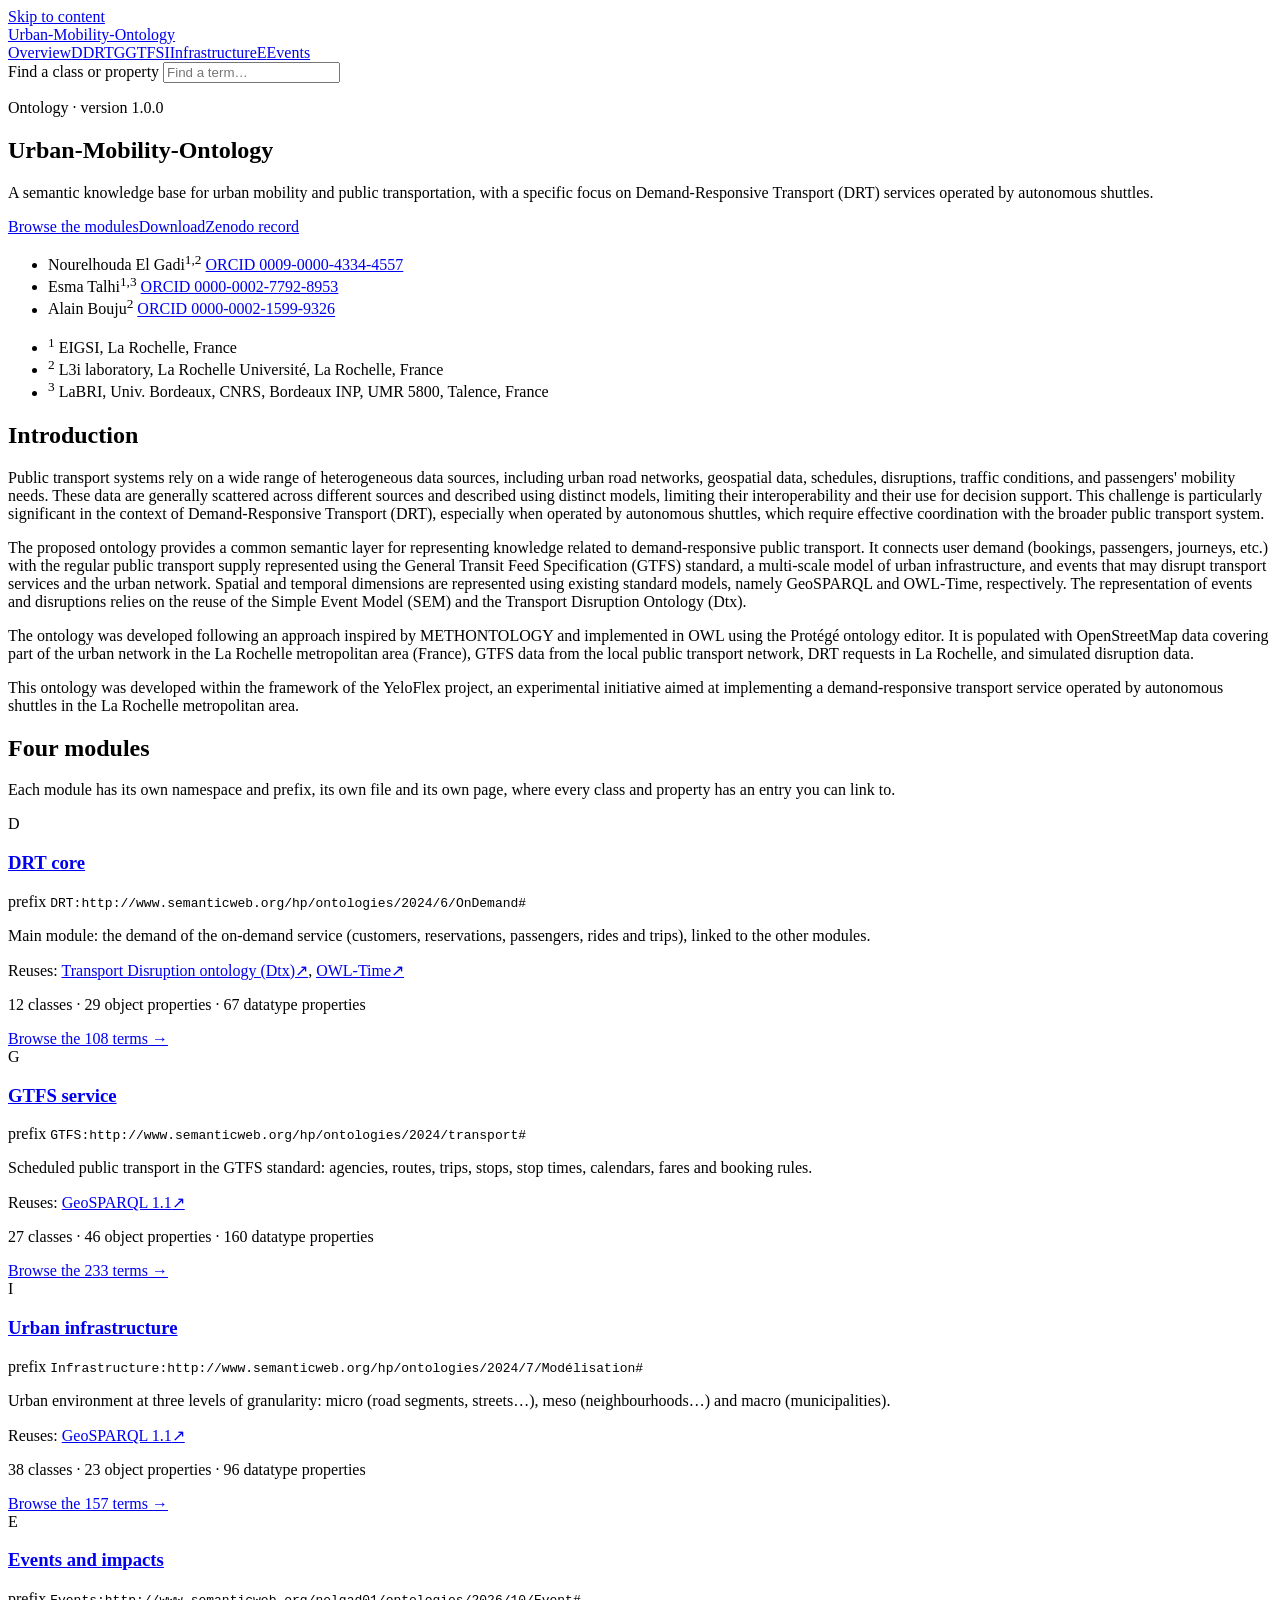
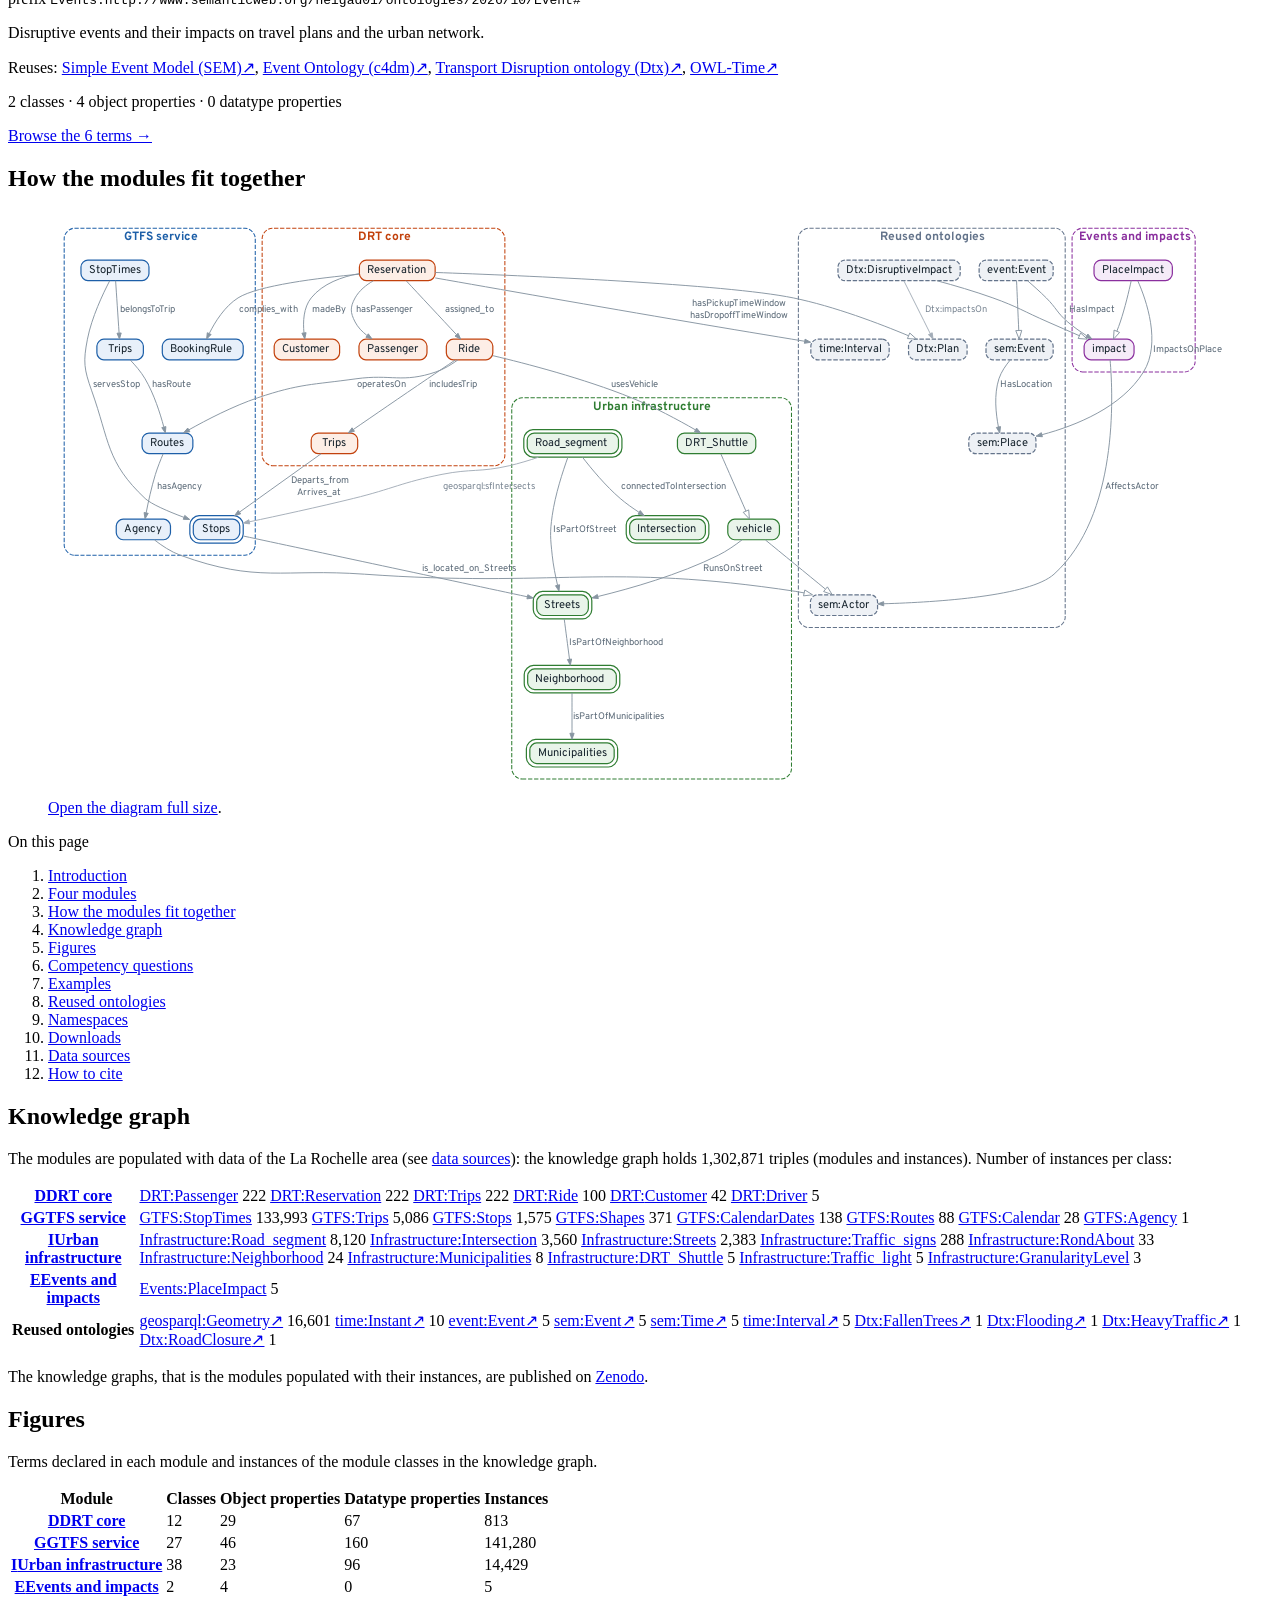
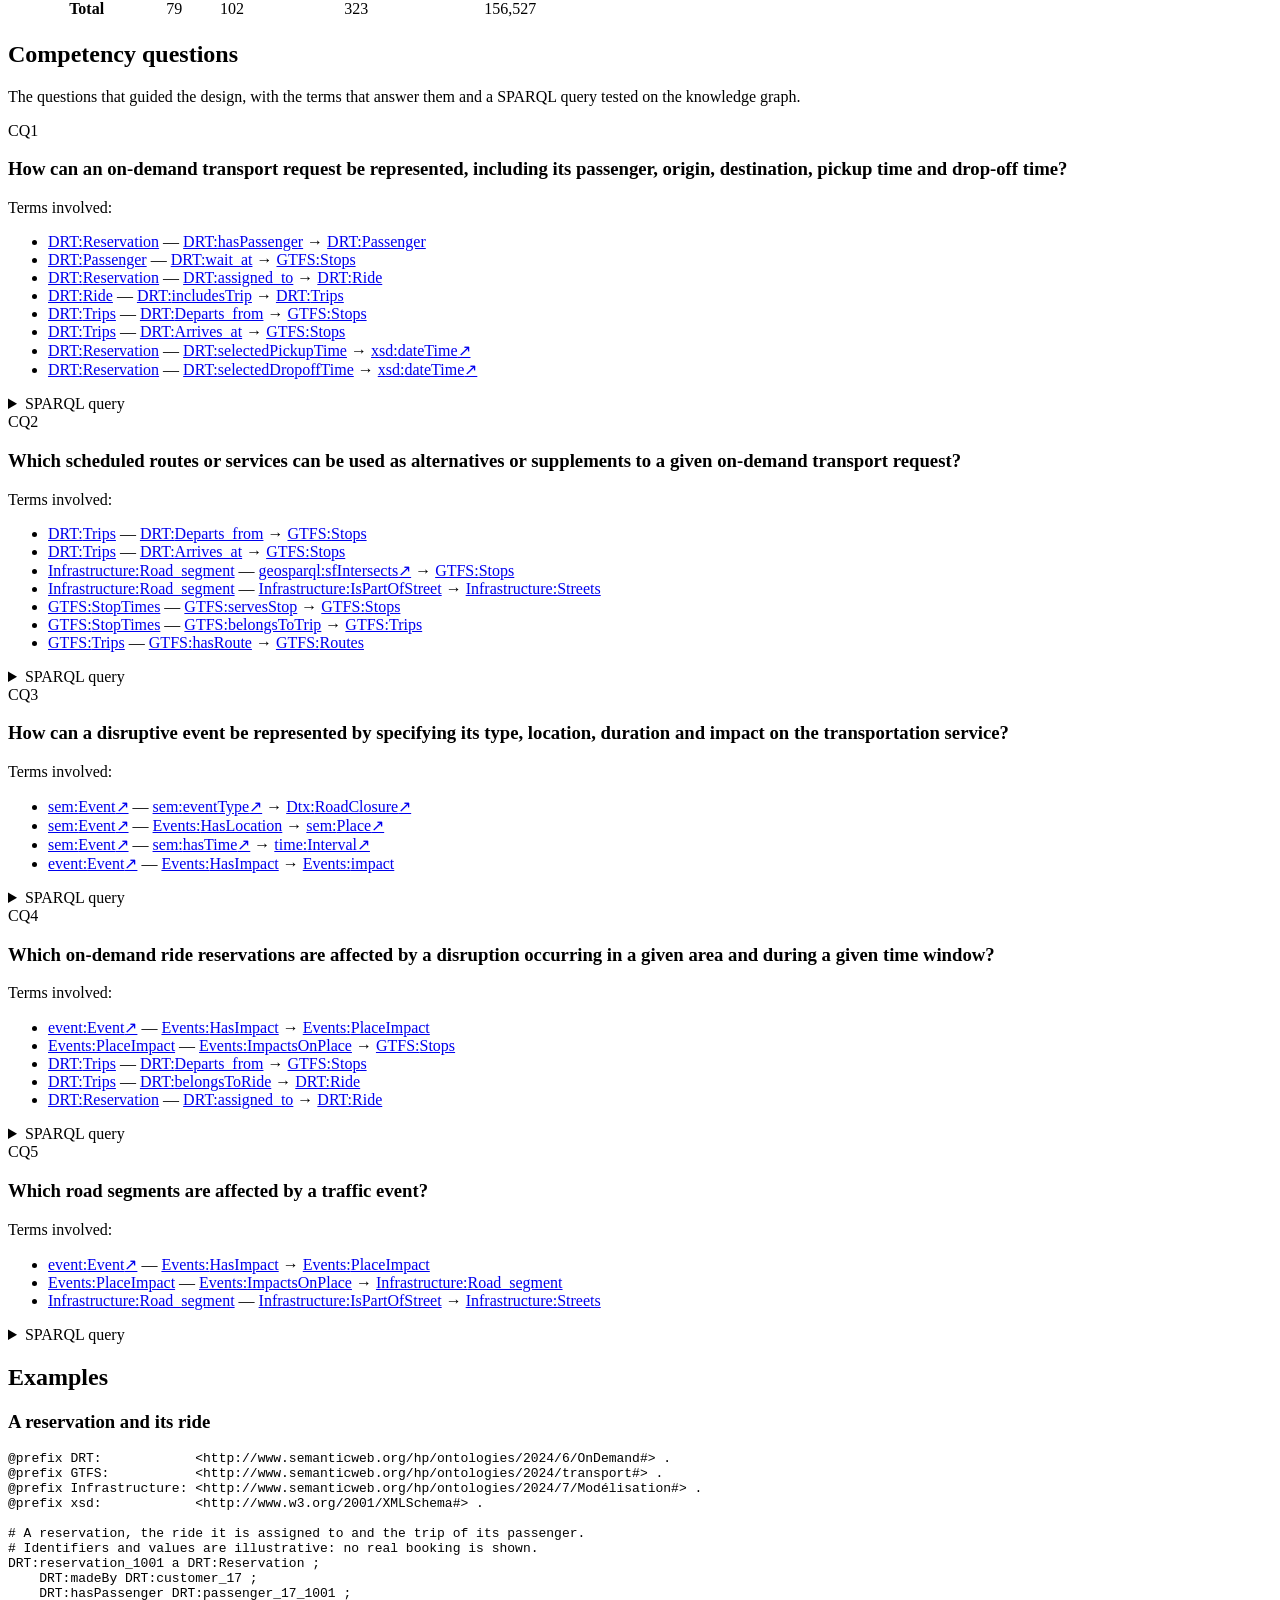
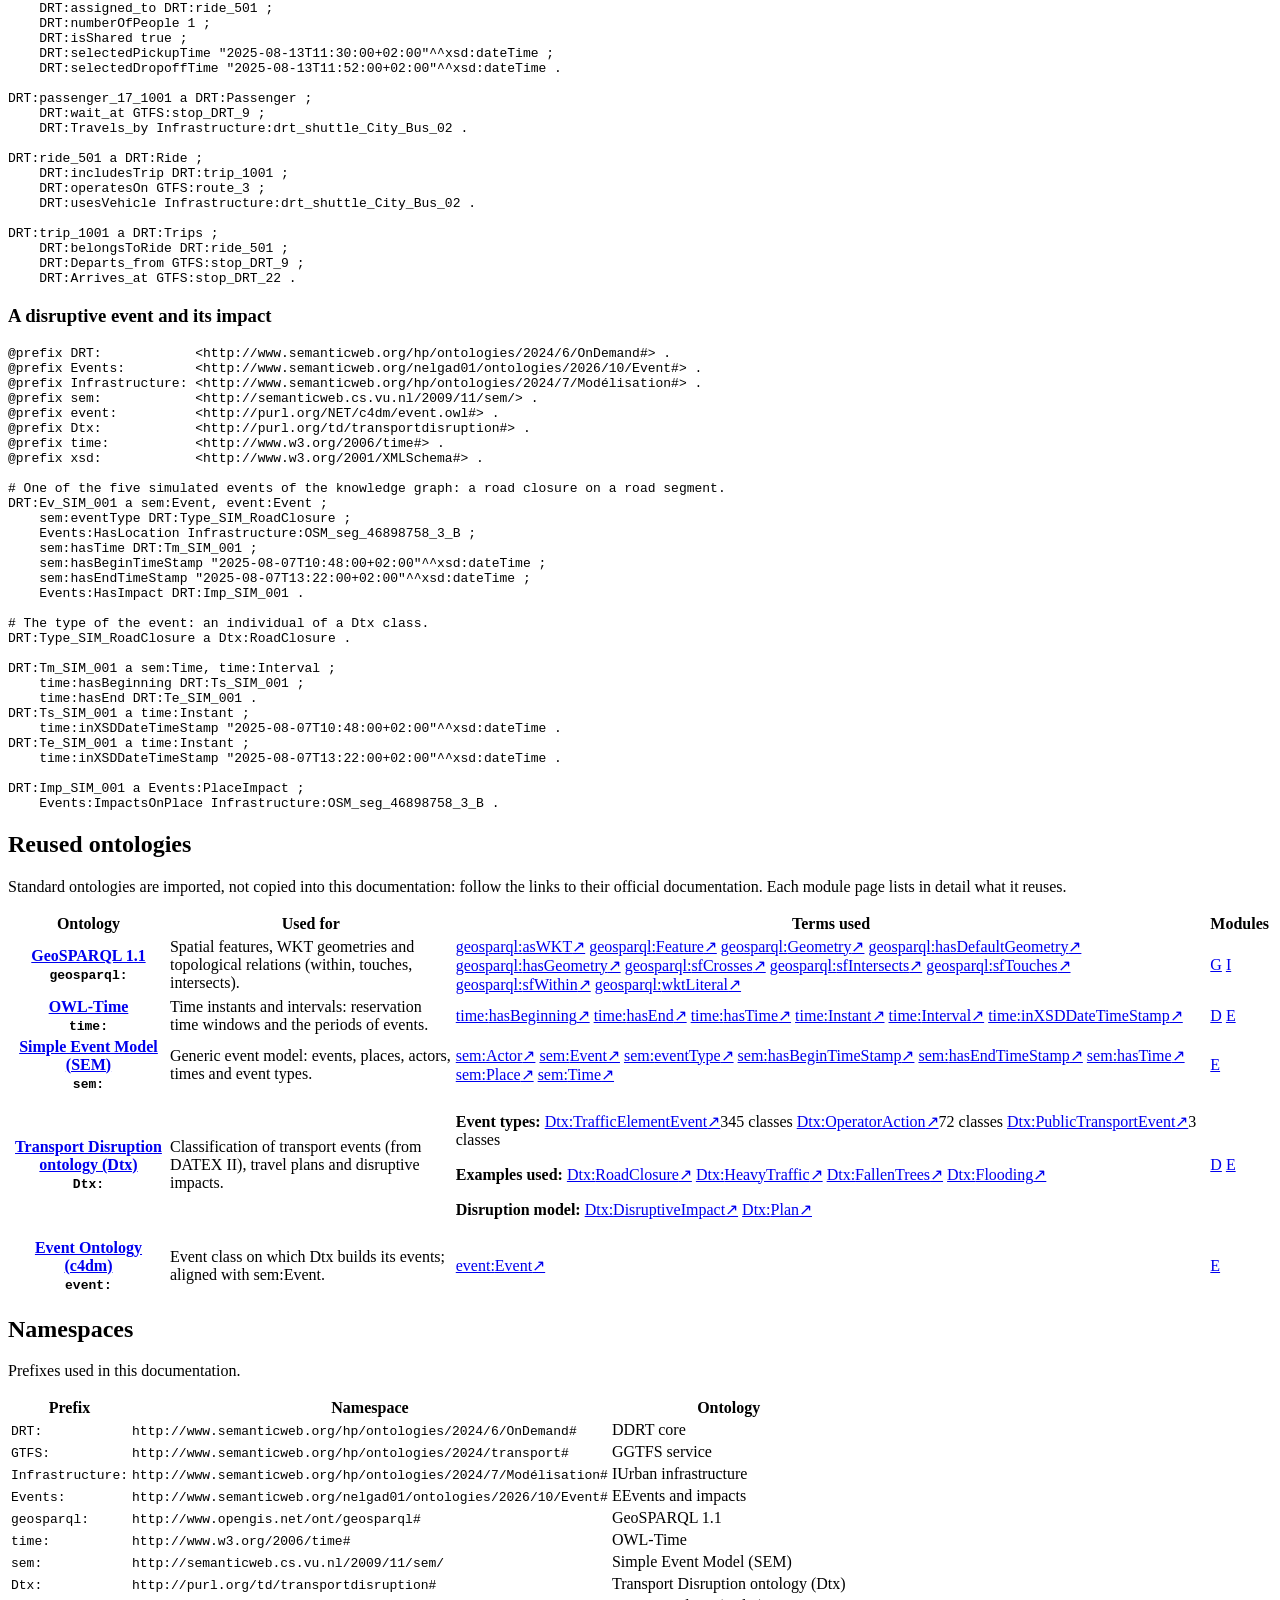
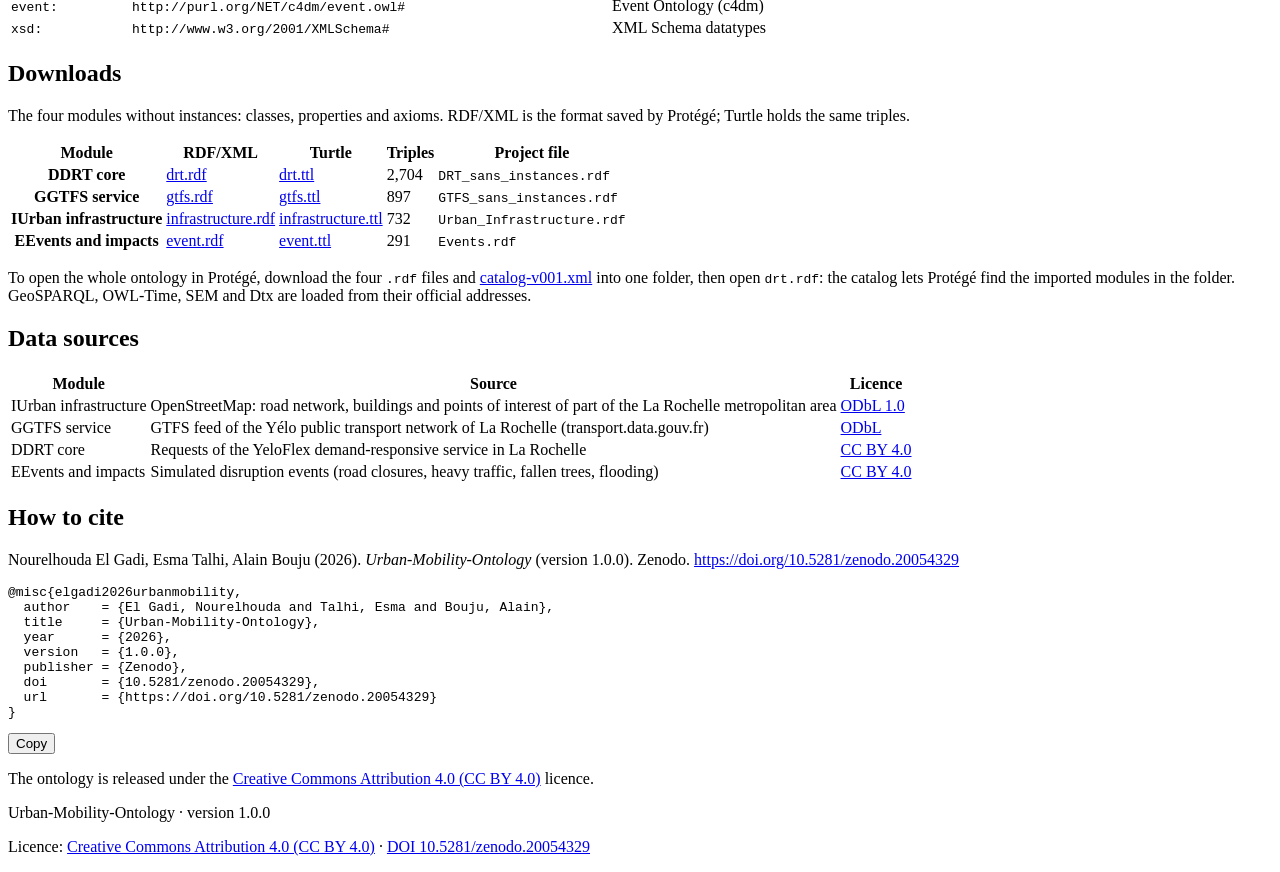
==== index.html @ 76262ac5 "Add files via upload" ====
<!DOCTYPE html>
<html lang="en">
<head>
<meta charset="utf-8">
<meta name="viewport" content="width=device-width, initial-scale=1">
<title>Urban-Mobility-Ontology</title>
<meta name="description" content="A semantic knowledge base for urban mobility and public transportation, with a specific focus on Demand-Responsive Transport (DRT) services operated by autonomous shuttles.">
<link rel="preconnect" href="https://fonts.googleapis.com"><link rel="preconnect" href="https://fonts.gstatic.com" crossorigin><link href="https://fonts.googleapis.com/css2?family=Overpass:wght@400;500;600;700;800&family=Overpass+Mono:wght@400;600&display=swap" rel="stylesheet">
<link rel="stylesheet" href="assets/style.css">
</head>
<body>
<a class="skip" href="#main">Skip to content</a>
<header class="topbar">
  <div class="topbar-inner">
    <a class="brand" href="index.html"><span class="brand-lines" aria-hidden="true"><i class="m-drt"></i><i class="m-gtfs"></i><i class="m-infra"></i><i class="m-event"></i></span><span>Urban-Mobility-Ontology</span></a>
    <nav class="mainnav" aria-label="Documentation sections"><a href="index.html" class="active">Overview</a><a href="drt.html" class=" m-drt"><span class="line-badge m-drt xs" aria-hidden="true">D</span>DRT</a><a href="gtfs.html" class=" m-gtfs"><span class="line-badge m-gtfs xs" aria-hidden="true">G</span>GTFS</a><a href="infrastructure.html" class=" m-infra"><span class="line-badge m-infra xs" aria-hidden="true">I</span>Infrastructure</a><a href="event.html" class=" m-event"><span class="line-badge m-event xs" aria-hidden="true">E</span>Events</a></nav>
    <div class="search" role="search">
      <label class="sr" for="q">Find a class or property</label>
      <input id="q" type="search" placeholder="Find a term…" autocomplete="off" spellcheck="false" aria-controls="q-results" aria-expanded="false">
      <ul id="q-results" class="q-results" role="listbox" hidden></ul>
    </div>
  </div>
</header>
<main id="main">

<section class="hero home-hero">
  <div class="wrap">
    <div class="lines" aria-hidden="true"><i class="m-drt"></i><i class="m-gtfs"></i><i class="m-infra"></i><i class="m-event"></i></div>
    <p class="eyebrow">Ontology · version 1.0.0</p>
    <h1>Urban-Mobility-Ontology</h1>
    <p class="lead">A semantic knowledge base for urban mobility and public transportation, with a specific focus on Demand-Responsive Transport (DRT) services operated by autonomous shuttles.</p>
    <p class="actions"><a class="btn primary" href="#modules">Browse the modules</a><a class="btn" href="#downloads">Download</a><a class="btn" href="https://doi.org/10.5281/zenodo.20054329">Zenodo record</a></p>
    <div class="authors"><ul class="au-list"><li><span class="au">Nourelhouda El Gadi</span><sup>1,2</sup> <a class="orcid" href="https://orcid.org/0009-0000-4334-4557" target="_blank" rel="noopener" aria-label="ORCID of Nourelhouda El Gadi">ORCID 0009-0000-4334-4557</a></li><li><span class="au">Esma Talhi</span><sup>1,3</sup> <a class="orcid" href="https://orcid.org/0000-0002-7792-8953" target="_blank" rel="noopener" aria-label="ORCID of Esma Talhi">ORCID 0000-0002-7792-8953</a></li><li><span class="au">Alain Bouju</span><sup>2</sup> <a class="orcid" href="https://orcid.org/0000-0002-1599-9326" target="_blank" rel="noopener" aria-label="ORCID of Alain Bouju">ORCID 0000-0002-1599-9326</a></li></ul><ul class="aff-list"><li><sup>1</sup> EIGSI, La Rochelle, France</li><li><sup>2</sup> L3i laboratory, La Rochelle Université, La Rochelle, France</li><li><sup>3</sup> LaBRI, Univ. Bordeaux, CNRS, Bordeaux INP, UMR 5800, Talence, France</li></ul></div>
  </div>
</section>
<div class="band"><div class="wrap">
    <section class="block narrow" id="introduction"><h2>Introduction</h2><p>Public transport systems rely on a wide range of heterogeneous data sources, including urban road networks, geospatial data, schedules, disruptions, traffic conditions, and passengers&#x27; mobility needs. These data are generally scattered across different sources and described using distinct models, limiting their interoperability and their use for decision support. This challenge is particularly significant in the context of Demand-Responsive Transport (DRT), especially when operated by autonomous shuttles, which require effective coordination with the broader public transport system.</p><p>The proposed ontology provides a common semantic layer for representing knowledge related to demand-responsive public transport. It connects user demand (bookings, passengers, journeys, etc.) with the regular public transport supply represented using the General Transit Feed Specification (GTFS) standard, a multi-scale model of urban infrastructure, and events that may disrupt transport services and the urban network. Spatial and temporal dimensions are represented using existing standard models, namely GeoSPARQL and OWL-Time, respectively. The representation of events and disruptions relies on the reuse of the Simple Event Model (SEM) and the Transport Disruption Ontology (Dtx).</p><p>The ontology was developed following an approach inspired by METHONTOLOGY and implemented in OWL using the Protégé ontology editor. It is populated with OpenStreetMap data covering part of the urban network in the La Rochelle metropolitan area (France), GTFS data from the local public transport network, DRT requests in La Rochelle, and simulated disruption data.</p><p>This ontology was developed within the framework of the YeloFlex project, an experimental initiative aimed at implementing a demand-responsive transport service operated by autonomous shuttles in the La Rochelle metropolitan area.</p>
      </section>
    <section class="block" id="modules"><h2>Four modules</h2><p class="sub">Each module has its own namespace and prefix, its own file and its own page, where every class and property has an entry you can link to.</p><div class="mod-grid"><article class="mod-card m-drt"><span class="line-badge m-drt lg" aria-hidden="true">D</span><div><h3><a href="drt.html">DRT core</a></h3><p class="pfx-line">prefix <code>DRT:</code><code class="ns-small">http://www.semanticweb.org/hp/ontologies/2024/6/OnDemand#</code></p><p>Main module: the demand of the on-demand service (customers, reservations, passengers, rides and trips), linked to the other modules.</p><p class="mod-reuse">Reuses: <a class="t ext" href="https://transportdisruption.github.io/transportdisruption.html" target="_blank" rel="noopener">Transport Disruption ontology (Dtx)<span class="ext-mark" aria-hidden="true">↗</span></a>, <a class="t ext" href="https://www.w3.org/TR/owl-time/" target="_blank" rel="noopener">OWL-Time<span class="ext-mark" aria-hidden="true">↗</span></a></p><p class="mod-count">12 classes · 29 object properties · 67 datatype properties</p><a class="go" href="drt.html">Browse the 108 terms →</a></div></article><article class="mod-card m-gtfs"><span class="line-badge m-gtfs lg" aria-hidden="true">G</span><div><h3><a href="gtfs.html">GTFS service</a></h3><p class="pfx-line">prefix <code>GTFS:</code><code class="ns-small">http://www.semanticweb.org/hp/ontologies/2024/transport#</code></p><p>Scheduled public transport in the GTFS standard: agencies, routes, trips, stops, stop times, calendars, fares and booking rules.</p><p class="mod-reuse">Reuses: <a class="t ext" href="https://docs.ogc.org/is/22-047r1/22-047r1.html" target="_blank" rel="noopener">GeoSPARQL 1.1<span class="ext-mark" aria-hidden="true">↗</span></a></p><p class="mod-count">27 classes · 46 object properties · 160 datatype properties</p><a class="go" href="gtfs.html">Browse the 233 terms →</a></div></article><article class="mod-card m-infra"><span class="line-badge m-infra lg" aria-hidden="true">I</span><div><h3><a href="infrastructure.html">Urban infrastructure</a></h3><p class="pfx-line">prefix <code>Infrastructure:</code><code class="ns-small">http://www.semanticweb.org/hp/ontologies/2024/7/Modélisation#</code></p><p>Urban environment at three levels of granularity: micro (road segments, streets…), meso (neighbourhoods…) and macro (municipalities).</p><p class="mod-reuse">Reuses: <a class="t ext" href="https://docs.ogc.org/is/22-047r1/22-047r1.html" target="_blank" rel="noopener">GeoSPARQL 1.1<span class="ext-mark" aria-hidden="true">↗</span></a></p><p class="mod-count">38 classes · 23 object properties · 96 datatype properties</p><a class="go" href="infrastructure.html">Browse the 157 terms →</a></div></article><article class="mod-card m-event"><span class="line-badge m-event lg" aria-hidden="true">E</span><div><h3><a href="event.html">Events and impacts</a></h3><p class="pfx-line">prefix <code>Events:</code><code class="ns-small">http://www.semanticweb.org/nelgad01/ontologies/2026/10/Event#</code></p><p>Disruptive events and their impacts on travel plans and the urban network.</p><p class="mod-reuse">Reuses: <a class="t ext" href="https://semanticweb.cs.vu.nl/2009/11/sem/" target="_blank" rel="noopener">Simple Event Model (SEM)<span class="ext-mark" aria-hidden="true">↗</span></a>, <a class="t ext" href="http://motools.sourceforge.net/event/event.html" target="_blank" rel="noopener">Event Ontology (c4dm)<span class="ext-mark" aria-hidden="true">↗</span></a>, <a class="t ext" href="https://transportdisruption.github.io/transportdisruption.html" target="_blank" rel="noopener">Transport Disruption ontology (Dtx)<span class="ext-mark" aria-hidden="true">↗</span></a>, <a class="t ext" href="https://www.w3.org/TR/owl-time/" target="_blank" rel="noopener">OWL-Time<span class="ext-mark" aria-hidden="true">↗</span></a></p><p class="mod-count">2 classes · 4 object properties · 0 datatype properties</p><a class="go" href="event.html">Browse the 6 terms →</a></div></article></div></section>
    <section class="block" id="architecture"><h2>How the modules fit together</h2>
      <figure class="diagram"><div class="diagram-scroll"><div class="diagram-inner" style="min-width:1100px"><svg class="dg" role="img" aria-label="How the four modules and the reused ontologies are connected"
 viewBox="0.00 0.00 1375.60 677.60" xmlns="http://www.w3.org/2000/svg" xmlns:xlink="http://www.w3.org/1999/xlink">
<g id="graph0" class="graph" transform="scale(1 1) rotate(0) translate(10.8 666.8)">
<title>How the four modules and the reused ontologies are connected</title>
<g id="clust1" class="cluster cl m&#45;drt">
<title>cluster_drt</title>
<path fill="transparent" stroke="#c2410c" stroke-width="1.2" stroke-dasharray="5,2" d="M250,-372C250,-372 508,-372 508,-372 514,-372 520,-378 520,-384 520,-384 520,-636 520,-636 520,-642 514,-648 508,-648 508,-648 250,-648 250,-648 244,-648 238,-642 238,-636 238,-636 238,-384 238,-384 238,-378 244,-372 250,-372"/>
<text text-anchor="start" x="349" y="-633.8" font-family="Overpass" font-weight="bold" font-size="14.00" fill="#c2410c">DRT core</text>
</g>
<g id="clust2" class="cluster cl m&#45;gtfs">
<title>cluster_gtfs</title>
<path fill="transparent" stroke="#1d5fa8" stroke-width="1.2" stroke-dasharray="5,2" d="M20,-268C20,-268 218,-268 218,-268 224,-268 230,-274 230,-280 230,-280 230,-636 230,-636 230,-642 224,-648 218,-648 218,-648 20,-648 20,-648 14,-648 8,-642 8,-636 8,-636 8,-280 8,-280 8,-274 14,-268 20,-268"/>
<text text-anchor="start" x="77" y="-633.8" font-family="Overpass" font-weight="bold" font-size="14.00" fill="#1d5fa8">GTFS service</text>
</g>
<g id="clust3" class="cluster cl m&#45;infra">
<title>cluster_infra</title>
<path fill="transparent" stroke="#2f7d32" stroke-width="1.2" stroke-dasharray="5,2" d="M540,-8C540,-8 841,-8 841,-8 847,-8 853,-14 853,-20 853,-20 853,-439 853,-439 853,-445 847,-451 841,-451 841,-451 540,-451 540,-451 534,-451 528,-445 528,-439 528,-439 528,-20 528,-20 528,-14 534,-8 540,-8"/>
<text text-anchor="start" x="622.5" y="-436.8" font-family="Overpass" font-weight="bold" font-size="14.00" fill="#2f7d32">Urban infrastructure</text>
</g>
<g id="clust4" class="cluster cl m&#45;event">
<title>cluster_event</title>
<path fill="transparent" stroke="#8a2f9e" stroke-width="1.2" stroke-dasharray="5,2" d="M1191,-481C1191,-481 1310,-481 1310,-481 1316,-481 1322,-487 1322,-493 1322,-493 1322,-636 1322,-636 1322,-642 1316,-648 1310,-648 1310,-648 1191,-648 1191,-648 1185,-648 1179,-642 1179,-636 1179,-636 1179,-493 1179,-493 1179,-487 1185,-481 1191,-481"/>
<text text-anchor="start" x="1187" y="-633.8" font-family="Overpass" font-weight="bold" font-size="14.00" fill="#8a2f9e">Events and impacts</text>
</g>
<g id="clust5" class="cluster cl m&#45;std">
<title>cluster_std</title>
<path fill="transparent" stroke="#64748b" stroke-width="1.2" stroke-dasharray="5,2" d="M873,-184C873,-184 1159,-184 1159,-184 1165,-184 1171,-190 1171,-196 1171,-196 1171,-636 1171,-636 1171,-642 1165,-648 1159,-648 1159,-648 873,-648 873,-648 867,-648 861,-642 861,-636 861,-636 861,-196 861,-196 861,-190 867,-184 873,-184"/>
<text text-anchor="start" x="956" y="-633.8" font-family="Overpass" font-weight="bold" font-size="14.00" fill="#64748b">Reused ontologies</text>
</g>

<g id="node1" class="node own m&#45;drt">
<title>DRT:Customer</title>
<g id="a_node1"><a href="drt.html#Customer" xlink:title="DRT:Customer: A person who books DRT trips. The customer makes the reservation and may travel or book for other passengers.">
<path fill="#fdeee6" stroke="#c2410c" stroke-width="1.4" d="M320,-519C320,-519 260,-519 260,-519 256,-519 252,-515 252,-511 252,-511 252,-503 252,-503 252,-499 256,-495 260,-495 260,-495 320,-495 320,-495 324,-495 328,-499 328,-503 328,-503 328,-511 328,-511 328,-515 324,-519 320,-519"/>
<text text-anchor="start" x="261" y="-503.6" font-family="Overpass" font-size="13.00" fill="#14212b">Customer</text>
</a>
</g>
</g>

<g id="node2" class="node own m&#45;drt">
<title>DRT:Reservation</title>
<g id="a_node2"><a href="drt.html#Reservation" xlink:title="DRT:Reservation: A booking for the on&#45;demand transport service, made by a customer for one or more passengers. It states the…">
<path fill="#fdeee6" stroke="#c2410c" stroke-width="1.4" d="M431,-611C431,-611 359,-611 359,-611 355,-611 351,-607 351,-603 351,-603 351,-595 351,-595 351,-591 355,-587 359,-587 359,-587 431,-587 431,-587 435,-587 439,-591 439,-595 439,-595 439,-603 439,-603 439,-607 435,-611 431,-611"/>
<text text-anchor="start" x="360" y="-595.6" font-family="Overpass" font-size="13.00" fill="#14212b">Reservation</text>
</a>
</g>
</g>

<g id="edge2" class="edge op">
<title>DRT:Reservation&#45;&gt;DRT:Customer</title>
<path fill="none" stroke="#8795a1" stroke-width="1.1" d="M350.87,-595.26C330.74,-591.6 308.44,-583.71 295,-567 285.95,-555.75 285.33,-539.09 286.61,-526.34"/>
<polygon fill="#8795a1" stroke="#8795a1" stroke-width="1.1" points="289.04,-526.61 287.53,-519.35 284.18,-525.97 289.04,-526.61"/>
<g id="a_edge2_0"><a href="drt.html#madeBy" xlink:title="DRT:madeBy: Links a reservation to the customer who made it.">
<text text-anchor="start" x="296" y="-550.2" font-family="Overpass" font-size="11.00" fill="#5a6977">madeBy</text>
</a>
</g>
</g>

<g id="node3" class="node own m&#45;drt">
<title>DRT:Passenger</title>
<g id="a_node3"><a href="drt.html#Passenger" xlink:title="DRT:Passenger: A person who travels on a DRT trip under a reservation.">
<path fill="#fdeee6" stroke="#c2410c" stroke-width="1.4" d="M421.5,-519C421.5,-519 358.5,-519 358.5,-519 354.5,-519 350.5,-515 350.5,-511 350.5,-511 350.5,-503 350.5,-503 350.5,-499 354.5,-495 358.5,-495 358.5,-495 421.5,-495 421.5,-495 425.5,-495 429.5,-499 429.5,-503 429.5,-503 429.5,-511 429.5,-511 429.5,-515 425.5,-519 421.5,-519"/>
<text text-anchor="start" x="359.5" y="-503.6" font-family="Overpass" font-size="13.00" fill="#14212b">Passenger</text>
</a>
</g>
</g>

<g id="edge3" class="edge op">
<title>DRT:Reservation&#45;&gt;DRT:Passenger</title>
<path fill="none" stroke="#8795a1" stroke-width="1.1" d="M367.22,-586.88C358.89,-582.08 350.71,-575.55 346,-567 340,-556.1 340.27,-550.05 346,-539 349.16,-532.91 354.13,-527.76 359.61,-523.52"/>
<polygon fill="#8795a1" stroke="#8795a1" stroke-width="1.1" points="361.36,-525.28 365.69,-519.26 358.55,-521.27 361.36,-525.28"/>
<g id="a_edge3_1"><a href="drt.html#hasPassenger" xlink:title="DRT:hasPassenger: Links a reservation to a passenger who travels under it.">
<text text-anchor="start" x="347" y="-550.2" font-family="Overpass" font-size="11.00" fill="#5a6977">hasPassenger</text>
</a>
</g>
</g>

<g id="node4" class="node own m&#45;drt">
<title>DRT:Ride</title>
<g id="a_node4"><a href="drt.html#Ride" xlink:title="DRT:Ride: A vehicle run of the DRT service. A ride is operated by one driver with one shuttle on a DRT line, and…">
<path fill="#fdeee6" stroke="#c2410c" stroke-width="1.4" d="M498,-519C498,-519 460,-519 460,-519 456,-519 452,-515 452,-511 452,-511 452,-503 452,-503 452,-499 456,-495 460,-495 460,-495 498,-495 498,-495 502,-495 506,-499 506,-503 506,-503 506,-511 506,-511 506,-515 502,-519 498,-519"/>
<text text-anchor="start" x="465.5" y="-503.6" font-family="Overpass" font-size="13.00" fill="#14212b">Ride</text>
</a>
</g>
</g>

<g id="edge4" class="edge op">
<title>DRT:Reservation&#45;&gt;DRT:Ride</title>
<path fill="none" stroke="#8795a1" stroke-width="1.1" d="M405.3,-586.96C419.91,-571.31 446.76,-542.55 463.7,-524.39"/>
<polygon fill="#8795a1" stroke="#8795a1" stroke-width="1.1" points="465.63,-525.92 468.62,-519.13 462.05,-522.57 465.63,-525.92"/>
<g id="a_edge4_2"><a href="drt.html#assigned_to" xlink:title="DRT:assigned_to: Links a reservation to the ride (vehicle run) to which it is assigned.">
<text text-anchor="start" x="450.5" y="-550.2" font-family="Overpass" font-size="11.00" fill="#5a6977">assigned_to</text>
</a>
</g>
</g>

<g id="node6" class="node own m&#45;gtfs">
<title>GTFS:BookingRule</title>
<g id="a_node6"><a href="gtfs.html#BookingRule" xlink:title="GTFS:BookingRule: The booking rules of a service that must be booked in advance, such as on&#45;demand transport: how, when and how…">
<path fill="#e8f0fa" stroke="#1d5fa8" stroke-width="1.4" d="M208,-519C208,-519 130,-519 130,-519 126,-519 122,-515 122,-511 122,-511 122,-503 122,-503 122,-499 126,-495 130,-495 130,-495 208,-495 208,-495 212,-495 216,-499 216,-503 216,-503 216,-511 216,-511 216,-515 212,-519 208,-519"/>
<text text-anchor="start" x="131" y="-503.6" font-family="Overpass" font-size="13.00" fill="#14212b">BookingRule</text>
</a>
</g>
</g>

<g id="edge9" class="edge op">
<title>DRT:Reservation&#45;&gt;GTFS:BookingRule</title>
<path fill="none" stroke="#8795a1" stroke-width="1.1" d="M350.95,-594.56C303.84,-590.21 232.83,-581.47 210,-567 194.57,-557.22 183.37,-539.32 176.62,-525.79"/>
<polygon fill="#8795a1" stroke="#8795a1" stroke-width="1.1" points="178.7,-524.46 173.49,-519.18 174.27,-526.55 178.7,-524.46"/>
<g id="a_edge9_3"><a href="drt.html#complies_with" xlink:title="DRT:complies_with: Links a reservation to a booking rule that it must comply with, for example a minimum…">
<text text-anchor="start" x="211" y="-550.2" font-family="Overpass" font-size="11.00" fill="#5a6977">complies_with</text>
</a>
</g>
</g>

<g id="node26" class="node ext">
<title>Dtx:Plan</title>
<g id="a_node26"><a href="https://transportdisruption.github.io/transportdisruption.html#d4e4574" xlink:title="Dtx:Plan: Plan provides an extension point for users of the ontology to describe an agent&#39;s plan that may be impacted by an event." target="_blank">
<path fill="#eef1f5" stroke="#64748b" stroke-width="1.4" stroke-dasharray="5,2" d="M1049,-519C1049,-519 997,-519 997,-519 993,-519 989,-515 989,-511 989,-511 989,-503 989,-503 989,-499 993,-495 997,-495 997,-495 1049,-495 1049,-495 1053,-495 1057,-499 1057,-503 1057,-503 1057,-511 1057,-511 1057,-515 1053,-519 1049,-519"/>
<text text-anchor="middle" x="1023" y="-503.6" font-family="Overpass" font-size="13.00" fill="#14212b">Dtx:Plan</text>
</a>
</g>
</g>

<g id="edge26" class="edge sub">
<title>DRT:Reservation&#45;&gt;Dtx:Plan</title>
<g id="a_edge26"><a xlink:title="subclass of">
<path fill="none" stroke="#8795a1" stroke-width="1.1" d="M439.03,-596.55C538.16,-593.04 776.3,-583.16 855,-567 902.82,-557.18 955.57,-537.03 988.97,-523.02"/>
<polygon fill="none" stroke="#8795a1" stroke-width="1.1" points="990.44,-526.2 998.27,-519.07 987.7,-519.76 990.44,-526.2"/>
</a>
</g>
</g>

<g id="node27" class="node ext">
<title>time:Interval</title>
<g id="a_node27"><a href="https://www.w3.org/TR/owl-time/#time:Interval" xlink:title="time:Interval: A temporal entity with an extent or duration" target="_blank">
<path fill="#eef1f5" stroke="#64748b" stroke-width="1.4" stroke-dasharray="5,2" d="M958.5,-519C958.5,-519 883.5,-519 883.5,-519 879.5,-519 875.5,-515 875.5,-511 875.5,-511 875.5,-503 875.5,-503 875.5,-499 879.5,-495 883.5,-495 883.5,-495 958.5,-495 958.5,-495 962.5,-495 966.5,-499 966.5,-503 966.5,-503 966.5,-511 966.5,-511 966.5,-515 962.5,-519 958.5,-519"/>
<text text-anchor="middle" x="921" y="-503.6" font-family="Overpass" font-size="13.00" fill="#14212b">time:Interval</text>
</a>
</g>
</g>

<g id="edge10" class="edge op">
<title>DRT:Reservation&#45;&gt;time:Interval</title>
<path fill="none" stroke="#8795a1" stroke-width="1.1" d="M439.13,-590.2C503.81,-578.8 628.14,-556.99 734,-539 779.17,-531.33 830.51,-522.83 867.96,-516.68"/>
<polygon fill="#8795a1" stroke="#8795a1" stroke-width="1.1" points="868.75,-519.03 875.26,-515.48 867.95,-514.19 868.75,-519.03"/>
<g id="a_edge10_4"><a href="drt.html#hasPickupTimeWindow" xlink:title="DRT:hasPickupTimeWindow: Links a reservation to the time interval in which the passenger must be picked up.">
<text text-anchor="start" x="737.5" y="-557.2" font-family="Overpass" font-size="11.00" fill="#5a6977">hasPickupTimeWindow</text>
</a>
</g>
<g id="a_edge10_5"><a href="drt.html#hasDropoffTimeWindow" xlink:title="DRT:hasDropoffTimeWindow: Links a reservation to the time interval in which the passenger must be dropped off.">
<text text-anchor="start" x="735" y="-543.2" font-family="Overpass" font-size="11.00" fill="#5a6977">hasDropoffTimeWindow</text>
</a>
</g>
</g>

<g id="node5" class="node own m&#45;drt">
<title>DRT:Trips</title>
<g id="a_node5"><a href="drt.html#Trips" xlink:title="DRT:Trips: A passenger journey of the DRT service: the trip of one passenger from a pickup stop to a drop&#45;off stop…">
<path fill="#fdeee6" stroke="#c2410c" stroke-width="1.4" d="M341,-410C341,-410 303,-410 303,-410 299,-410 295,-406 295,-402 295,-402 295,-394 295,-394 295,-390 299,-386 303,-386 303,-386 341,-386 341,-386 345,-386 349,-390 349,-394 349,-394 349,-402 349,-402 349,-406 345,-410 341,-410"/>
<text text-anchor="start" x="307.5" y="-394.6" font-family="Overpass" font-size="13.00" fill="#14212b">Trips</text>
</a>
</g>
</g>

<g id="edge5" class="edge op">
<title>DRT:Ride&#45;&gt;DRT:Trips</title>
<path fill="none" stroke="#8795a1" stroke-width="1.1" d="M462.2,-494.73C452.73,-488.37 440.69,-480.26 430,-473 400.1,-452.69 365.66,-429.05 343.87,-414.06"/>
<polygon fill="#8795a1" stroke="#8795a1" stroke-width="1.1" points="345.23,-412.02 338.07,-410.07 342.45,-416.06 345.23,-412.02"/>
<g id="a_edge5_6"><a href="drt.html#includesTrip" xlink:title="DRT:includesTrip: Links a ride to a passenger trip that it includes.">
<text text-anchor="start" x="431.5" y="-463.2" font-family="Overpass" font-size="11.00" fill="#5a6977">includesTrip</text>
</a>
</g>
</g>

<g id="node7" class="node own m&#45;gtfs">
<title>GTFS:Routes</title>
<g id="a_node7"><a href="gtfs.html#Routes" xlink:title="GTFS:Routes: A public transit line: a group of trips shown to riders as a single service.">
<path fill="#e8f0fa" stroke="#1d5fa8" stroke-width="1.4" d="M149.5,-410C149.5,-410 106.5,-410 106.5,-410 102.5,-410 98.5,-406 98.5,-402 98.5,-402 98.5,-394 98.5,-394 98.5,-390 102.5,-386 106.5,-386 106.5,-386 149.5,-386 149.5,-386 153.5,-386 157.5,-390 157.5,-394 157.5,-394 157.5,-402 157.5,-402 157.5,-406 153.5,-410 149.5,-410"/>
<text text-anchor="start" x="107.5" y="-394.6" font-family="Overpass" font-size="13.00" fill="#14212b">Routes</text>
</a>
</g>
</g>

<g id="edge7" class="edge op">
<title>DRT:Ride&#45;&gt;GTFS:Routes</title>
<path fill="none" stroke="#8795a1" stroke-width="1.1" d="M465.41,-494.96C458.28,-489.8 449.14,-484.11 440,-481 400.72,-467.64 388.09,-478.72 347,-473 295.89,-465.89 281.9,-467.49 233,-451 204.35,-441.34 173.58,-425.37 152.8,-413.67"/>
<polygon fill="#8795a1" stroke="#8795a1" stroke-width="1.1" points="153.98,-411.53 146.69,-410.19 151.56,-415.78 153.98,-411.53"/>
<g id="a_edge7_7"><a href="drt.html#operatesOn" xlink:title="DRT:operatesOn: Links a ride to the DRT line (route) on which it operates.">
<text text-anchor="start" x="348" y="-463.2" font-family="Overpass" font-size="11.00" fill="#5a6977">operatesOn</text>
</a>
</g>
</g>

<g id="node13" class="node own m&#45;infra">
<title>Infrastructure:DRT_Shuttle</title>
<g id="a_node13"><a href="infrastructure.html#DRT_Shuttle" xlink:title="Infrastructure:DRT_Shuttle: A vehicle temporarily assigned to the demand&#45;responsive transport (DRT) service. It can stop playing this…">
<path fill="#e9f4ea" stroke="#2f7d32" stroke-width="1.4" d="M803.5,-410C803.5,-410 728.5,-410 728.5,-410 724.5,-410 720.5,-406 720.5,-402 720.5,-402 720.5,-394 720.5,-394 720.5,-390 724.5,-386 728.5,-386 728.5,-386 803.5,-386 803.5,-386 807.5,-386 811.5,-390 811.5,-394 811.5,-394 811.5,-402 811.5,-402 811.5,-406 807.5,-410 803.5,-410"/>
<text text-anchor="start" x="729.5" y="-394.6" font-family="Overpass" font-size="13.00" fill="#14212b">DRT_Shuttle</text>
</a>
</g>
</g>

<g id="edge6" class="edge op">
<title>DRT:Ride&#45;&gt;Infrastructure:DRT_Shuttle</title>
<path fill="none" stroke="#8795a1" stroke-width="1.1" d="M506.03,-499.89C543.07,-491.11 611.35,-473.49 667,-451 693.2,-440.41 721.61,-425.05 741.25,-413.77"/>
<polygon fill="#8795a1" stroke="#8795a1" stroke-width="1.1" points="742.73,-415.75 747.55,-410.12 740.27,-411.51 742.73,-415.75"/>
<g id="a_edge6_8"><a href="drt.html#usesVehicle" xlink:title="DRT:usesVehicle: Links a ride to the DRT shuttle that performs it.">
<text text-anchor="start" x="643" y="-463.2" font-family="Overpass" font-size="11.00" fill="#5a6977">usesVehicle</text>
</a>
</g>
</g>

<g id="node10" class="node own m&#45;gtfs feature">
<title>GTFS:Stops</title>
<g id="a_node10"><a href="gtfs.html#Stops" xlink:title="GTFS:Stops: A stop or a station where vehicles pick up or drop off riders. Stops of the regular network and DRT stops are…">
<path fill="#e8f0fa" stroke="#1d5fa8" stroke-width="1.4" d="M204,-310C204,-310 166,-310 166,-310 162,-310 158,-306 158,-302 158,-302 158,-294 158,-294 158,-290 162,-286 166,-286 166,-286 204,-286 204,-286 208,-286 212,-290 212,-294 212,-294 212,-302 212,-302 212,-306 208,-310 204,-310"/>
<path fill="none" stroke="#1d5fa8" stroke-width="1.4" d="M205.33,-314C205.33,-314 164.67,-314 164.67,-314 159.33,-314 154,-308.67 154,-303.33 154,-303.33 154,-292.67 154,-292.67 154,-287.33 159.33,-282 164.67,-282 164.67,-282 205.33,-282 205.33,-282 210.67,-282 216,-287.33 216,-292.67 216,-292.67 216,-303.33 216,-303.33 216,-308.67 210.67,-314 205.33,-314"/>
<text text-anchor="start" x="168" y="-294.6" font-family="Overpass" font-size="13.00" fill="#14212b">Stops</text>
</a>
</g>
</g>

<g id="edge8" class="edge op">
<title>DRT:Trips&#45;&gt;GTFS:Stops</title>
<path fill="none" stroke="#8795a1" stroke-width="1.1" d="M306.55,-385.95C283.55,-369.5 240,-338.35 211.76,-318.14"/>
<polygon fill="#8795a1" stroke="#8795a1" stroke-width="1.1" points="213.09,-316.08 205.98,-314 210.24,-320.07 213.09,-316.08"/>
<g id="a_edge8_9"><a href="drt.html#Departs_from" xlink:title="DRT:Departs_from: Links a DRT trip to the stop where the passenger is picked up.">
<text text-anchor="start" x="271.5" y="-352.2" font-family="Overpass" font-size="11.00" fill="#5a6977">Departs_from</text>
</a>
</g>
<g id="a_edge8_10"><a href="drt.html#Arrives_at" xlink:title="DRT:Arrives_at: Links a DRT trip to the stop where the passenger is dropped off.">
<text text-anchor="start" x="279" y="-338.2" font-family="Overpass" font-size="11.00" fill="#5a6977">Arrives_at</text>
</a>
</g>
</g>

<g id="node11" class="node own m&#45;gtfs">
<title>GTFS:Agency</title>
<g id="a_node11"><a href="gtfs.html#Agency" xlink:title="GTFS:Agency: A transit agency whose services are described in the feed.">
<path fill="#e8f0fa" stroke="#1d5fa8" stroke-width="1.4" d="M123.5,-310C123.5,-310 76.5,-310 76.5,-310 72.5,-310 68.5,-306 68.5,-302 68.5,-302 68.5,-294 68.5,-294 68.5,-290 72.5,-286 76.5,-286 76.5,-286 123.5,-286 123.5,-286 127.5,-286 131.5,-290 131.5,-294 131.5,-294 131.5,-302 131.5,-302 131.5,-306 127.5,-310 123.5,-310"/>
<text text-anchor="start" x="77.5" y="-294.6" font-family="Overpass" font-size="13.00" fill="#14212b">Agency</text>
</a>
</g>
</g>

<g id="edge15" class="edge op">
<title>GTFS:Routes&#45;&gt;GTFS:Agency</title>
<path fill="none" stroke="#8795a1" stroke-width="1.1" d="M122.99,-385.82C120.08,-379.03 116.51,-370.13 114,-362 109.41,-347.14 105.68,-329.88 103.23,-317.19"/>
<polygon fill="#8795a1" stroke="#8795a1" stroke-width="1.1" points="105.64,-316.72 101.94,-310.3 100.82,-317.63 105.64,-316.72"/>
<g id="a_edge15_11"><a href="gtfs.html#hasAgency" xlink:title="GTFS:hasAgency: Links a route to the agency that operates it.">
<text text-anchor="start" x="115.5" y="-345.2" font-family="Overpass" font-size="11.00" fill="#5a6977">hasAgency</text>
</a>
</g>
</g>

<g id="node8" class="node own m&#45;gtfs">
<title>GTFS:Trips</title>
<g id="a_node8"><a href="gtfs.html#Trips" xlink:title="GTFS:Trips: A journey of a vehicle along a route at a given time, serving a sequence of stops.">
<path fill="#e8f0fa" stroke="#1d5fa8" stroke-width="1.4" d="M92,-519C92,-519 54,-519 54,-519 50,-519 46,-515 46,-511 46,-511 46,-503 46,-503 46,-499 50,-495 54,-495 54,-495 92,-495 92,-495 96,-495 100,-499 100,-503 100,-503 100,-511 100,-511 100,-515 96,-519 92,-519"/>
<text text-anchor="start" x="58.5" y="-503.6" font-family="Overpass" font-size="13.00" fill="#14212b">Trips</text>
</a>
</g>
</g>

<g id="edge14" class="edge op">
<title>GTFS:Trips&#45;&gt;GTFS:Routes</title>
<path fill="none" stroke="#8795a1" stroke-width="1.1" d="M84.66,-494.94C90.49,-488.9 97.3,-481.03 102,-473 112.4,-455.22 119.59,-432.62 123.73,-417.1"/>
<polygon fill="#8795a1" stroke="#8795a1" stroke-width="1.1" points="126.16,-417.49 125.52,-410.1 121.41,-416.28 126.16,-417.49"/>
<g id="a_edge14_12"><a href="gtfs.html#hasRoute" xlink:title="GTFS:hasRoute: Links a trip to the route it belongs to.">
<text text-anchor="start" x="110" y="-463.2" font-family="Overpass" font-size="11.00" fill="#5a6977">hasRoute</text>
</a>
</g>
</g>

<g id="node9" class="node own m&#45;gtfs">
<title>GTFS:StopTimes</title>
<g id="a_node9"><a href="gtfs.html#StopTimes" xlink:title="GTFS:StopTimes: The scheduled time at which a trip serves a stop: arrival time, departure time and position of the stop in…">
<path fill="#e8f0fa" stroke="#1d5fa8" stroke-width="1.4" d="M98.5,-611C98.5,-611 35.5,-611 35.5,-611 31.5,-611 27.5,-607 27.5,-603 27.5,-603 27.5,-595 27.5,-595 27.5,-591 31.5,-587 35.5,-587 35.5,-587 98.5,-587 98.5,-587 102.5,-587 106.5,-591 106.5,-595 106.5,-595 106.5,-603 106.5,-603 106.5,-607 102.5,-611 98.5,-611"/>
<text text-anchor="start" x="36.5" y="-595.6" font-family="Overpass" font-size="13.00" fill="#14212b">StopTimes</text>
</a>
</g>
</g>

<g id="edge13" class="edge op">
<title>GTFS:StopTimes&#45;&gt;GTFS:Trips</title>
<path fill="none" stroke="#8795a1" stroke-width="1.1" d="M67.74,-586.96C68.74,-571.85 70.57,-544.51 71.78,-526.31"/>
<polygon fill="#8795a1" stroke="#8795a1" stroke-width="1.1" points="74.24,-526.27 72.26,-519.13 69.35,-525.95 74.24,-526.27"/>
<g id="a_edge13_13"><a href="gtfs.html#belongsToTrip" xlink:title="GTFS:belongsToTrip: Links a stop time to the trip it belongs to.">
<text text-anchor="start" x="72.5" y="-550.2" font-family="Overpass" font-size="11.00" fill="#5a6977">belongsToTrip</text>
</a>
</g>
</g>

<g id="edge12" class="edge op">
<title>GTFS:StopTimes&#45;&gt;GTFS:Stops</title>
<path fill="none" stroke="#8795a1" stroke-width="1.1" d="M60.9,-586.91C53.09,-572 39.95,-544.42 35,-519 29.88,-492.73 31.03,-484.21 40,-459 60.8,-400.58 56.82,-376.48 102,-334 109.05,-327.37 128.69,-318.97 147.1,-312.06"/>
<polygon fill="#8795a1" stroke="#8795a1" stroke-width="1.1" points="148.08,-314.31 153.8,-309.58 146.38,-309.71 148.08,-314.31"/>
<g id="a_edge12_14"><a href="gtfs.html#servesStop" xlink:title="GTFS:servesStop: Links a stop time to the stop that it serves.">
<text text-anchor="start" x="41.5" y="-463.2" font-family="Overpass" font-size="11.00" fill="#5a6977">servesStop</text>
</a>
</g>
</g>

<g id="node16" class="node own m&#45;infra feature">
<title>Infrastructure:Streets</title>
<g id="a_node16"><a href="infrastructure.html#Streets" xlink:title="Infrastructure:Streets: A street used by vehicles and pedestrians, made of one or more road segments.">
<path fill="#e9f4ea" stroke="#2f7d32" stroke-width="1.4" d="M609,-222C609,-222 565,-222 565,-222 561,-222 557,-218 557,-214 557,-214 557,-206 557,-206 557,-202 561,-198 565,-198 565,-198 609,-198 609,-198 613,-198 617,-202 617,-206 617,-206 617,-214 617,-214 617,-218 613,-222 609,-222"/>
<path fill="none" stroke="#2f7d32" stroke-width="1.4" d="M610.33,-226C610.33,-226 563.67,-226 563.67,-226 558.33,-226 553,-220.67 553,-215.33 553,-215.33 553,-204.67 553,-204.67 553,-199.33 558.33,-194 563.67,-194 563.67,-194 610.33,-194 610.33,-194 615.67,-194 621,-199.33 621,-204.67 621,-204.67 621,-215.33 621,-215.33 621,-220.67 615.67,-226 610.33,-226"/>
<text text-anchor="start" x="566" y="-206.6" font-family="Overpass" font-size="13.00" fill="#14212b">Streets</text>
</a>
</g>
</g>

<g id="edge11" class="edge op">
<title>GTFS:Stops&#45;&gt;Infrastructure:Streets</title>
<path fill="none" stroke="#8795a1" stroke-width="1.1" d="M216.21,-290.32C288.11,-274.94 465.4,-237.01 545.97,-219.78"/>
<polygon fill="#8795a1" stroke="#8795a1" stroke-width="1.1" points="546.66,-222.14 552.99,-218.28 545.63,-217.34 546.66,-222.14"/>
<g id="a_edge11_15"><a href="drt.html#is_located_on_Streets" xlink:title="DRT:is_located_on_Streets: Links a stop to the street on which it is located.">
<text text-anchor="start" x="423.5" y="-250.2" font-family="Overpass" font-size="11.00" fill="#5a6977">is_located_on_Streets</text>
</a>
</g>
</g>

<g id="node24" class="node ext">
<title>sem:Actor</title>
<g id="a_node24"><a href="https://semanticweb.cs.vu.nl/2009/11/sem/" xlink:title="sem:Actor: Actors are entities that take part in an Event, either actively or passively. Actors do not necessarily have to be…" target="_blank">
<path fill="#eef1f5" stroke="#64748b" stroke-width="1.4" stroke-dasharray="5,2" d="M945,-222C945,-222 883,-222 883,-222 879,-222 875,-218 875,-214 875,-214 875,-206 875,-206 875,-202 879,-198 883,-198 883,-198 945,-198 945,-198 949,-198 953,-202 953,-206 953,-206 953,-214 953,-214 953,-218 949,-222 945,-222"/>
<text text-anchor="middle" x="914" y="-206.6" font-family="Overpass" font-size="13.00" fill="#14212b">sem:Actor</text>
</a>
</g>
</g>

<g id="edge31" class="edge sub">
<title>GTFS:Agency&#45;&gt;sem:Actor</title>
<g id="a_edge31"><a xlink:title="subclass of">
<path fill="none" stroke="#8795a1" stroke-width="1.1" d="M113,-285.74C121.08,-279.41 132,-271.99 143,-268 232.88,-235.4 261.63,-252.8 357,-246 579.28,-230.15 637.69,-259.48 858,-226 861.18,-225.52 864.45,-224.92 867.72,-224.24"/>
<polygon fill="none" stroke="#8795a1" stroke-width="1.1" points="868.52,-227.65 877.5,-222.02 866.97,-220.83 868.52,-227.65"/>
</a>
</g>
</g>

<g id="node12" class="node own m&#45;infra">
<title>Infrastructure:vehicle</title>
<g id="a_node12"><a href="infrastructure.html#vehicle" xlink:title="Infrastructure:vehicle: A motorised or non&#45;motorised means of transport used on roads to move people or goods.">
<path fill="#e9f4ea" stroke="#2f7d32" stroke-width="1.4" d="M831,-310C831,-310 787,-310 787,-310 783,-310 779,-306 779,-302 779,-302 779,-294 779,-294 779,-290 783,-286 787,-286 787,-286 831,-286 831,-286 835,-286 839,-290 839,-294 839,-294 839,-302 839,-302 839,-306 835,-310 831,-310"/>
<text text-anchor="start" x="788" y="-294.6" font-family="Overpass" font-size="13.00" fill="#14212b">vehicle</text>
</a>
</g>
</g>

<g id="edge20" class="edge op">
<title>Infrastructure:vehicle&#45;&gt;Infrastructure:Streets</title>
<path fill="none" stroke="#8795a1" stroke-width="1.1" d="M795.63,-285.94C787.93,-279.98 777.84,-272.88 768,-268 722.48,-245.43 666.12,-229.37 628.5,-220.16"/>
<polygon fill="#8795a1" stroke="#8795a1" stroke-width="1.1" points="628.61,-217.67 621.23,-218.41 627.46,-222.43 628.61,-217.67"/>
<g id="a_edge20_16"><a href="infrastructure.html#RunsOnStreet" xlink:title="Infrastructure:RunsOnStreet: Links a vehicle to a street on which it runs.">
<text text-anchor="start" x="750" y="-250.2" font-family="Overpass" font-size="11.00" fill="#5a6977">RunsOnStreet</text>
</a>
</g>
</g>

<g id="edge32" class="edge sub">
<title>Infrastructure:vehicle&#45;&gt;sem:Actor</title>
<g id="a_edge32"><a xlink:title="subclass of">
<path fill="none" stroke="#8795a1" stroke-width="1.1" d="M822.73,-285.76C840.41,-271.27 871.36,-245.92 892.26,-228.8"/>
<polygon fill="none" stroke="#8795a1" stroke-width="1.1" points="894.75,-231.29 900.27,-222.25 890.32,-225.87 894.75,-231.29"/>
</a>
</g>
</g>

<g id="edge27" class="edge sub">
<title>Infrastructure:DRT_Shuttle&#45;&gt;Infrastructure:vehicle</title>
<g id="a_edge27"><a xlink:title="subclass of">
<path fill="none" stroke="#8795a1" stroke-width="1.1" d="M770.93,-385.76C778.03,-369.59 791.23,-339.49 800.07,-319.35"/>
<polygon fill="none" stroke="#8795a1" stroke-width="1.1" points="803.31,-320.67 804.12,-310.11 796.9,-317.86 803.31,-320.67"/>
</a>
</g>
</g>

<g id="node14" class="node own m&#45;infra feature">
<title>Infrastructure:Road_segment</title>
<g id="a_node14"><a href="infrastructure.html#Road_segment" xlink:title="Infrastructure:Road_segment: A portion of road between two reference points, such as intersections or stops. Its identity is determined by…">
<path fill="#e9f4ea" stroke="#2f7d32" stroke-width="1.4" d="M644,-410C644,-410 554,-410 554,-410 550,-410 546,-406 546,-402 546,-402 546,-394 546,-394 546,-390 550,-386 554,-386 554,-386 644,-386 644,-386 648,-386 652,-390 652,-394 652,-394 652,-402 652,-402 652,-406 648,-410 644,-410"/>
<path fill="none" stroke="#2f7d32" stroke-width="1.4" d="M645.33,-414C645.33,-414 552.67,-414 552.67,-414 547.33,-414 542,-408.67 542,-403.33 542,-403.33 542,-392.67 542,-392.67 542,-387.33 547.33,-382 552.67,-382 552.67,-382 645.33,-382 645.33,-382 650.67,-382 656,-387.33 656,-392.67 656,-392.67 656,-403.33 656,-403.33 656,-408.67 650.67,-414 645.33,-414"/>
<text text-anchor="start" x="555" y="-394.6" font-family="Overpass" font-size="13.00" fill="#14212b">Road_segment</text>
</a>
</g>
</g>

<g id="edge1" class="edge op std">
<title>Infrastructure:Road_segment&#45;&gt;GTFS:Stops</title>
<path fill="none" stroke="#a3adb8" stroke-width="1.1" d="M559.09,-381.91C548.16,-378.22 536.23,-374.59 525,-372 490.94,-364.15 481.28,-368.82 447,-362 400.47,-352.74 390.07,-345.32 344,-334 302.92,-323.9 255.52,-313.65 223.24,-306.87"/>
<polygon fill="#a3adb8" stroke="#a3adb8" stroke-width="1.1" points="223.53,-304.43 216.18,-305.39 222.53,-309.23 223.53,-304.43"/>
<g id="a_edge1_17"><a href="https://docs.ogc.org/is/22-047r1/22-047r1.html#sf_relations" xlink:title="geosparql:sfIntersects">
<text text-anchor="start" x="448.5" y="-345.2" font-family="Overpass" font-size="11.00" fill="#7b8794">geosparql:sfIntersects</text>
</a>
</g>
</g>

<g id="node15" class="node own m&#45;infra feature">
<title>Infrastructure:Intersection</title>
<g id="a_node15"><a href="infrastructure.html#Intersection" xlink:title="Infrastructure:Intersection: A junction where several streets meet, where vehicles and pedestrians follow signage to take the right…">
<path fill="#e9f4ea" stroke="#2f7d32" stroke-width="1.4" d="M745,-310C745,-310 673,-310 673,-310 669,-310 665,-306 665,-302 665,-302 665,-294 665,-294 665,-290 669,-286 673,-286 673,-286 745,-286 745,-286 749,-286 753,-290 753,-294 753,-294 753,-302 753,-302 753,-306 749,-310 745,-310"/>
<path fill="none" stroke="#2f7d32" stroke-width="1.4" d="M746.33,-314C746.33,-314 671.67,-314 671.67,-314 666.33,-314 661,-308.67 661,-303.33 661,-303.33 661,-292.67 661,-292.67 661,-287.33 666.33,-282 671.67,-282 671.67,-282 746.33,-282 746.33,-282 751.67,-282 757,-287.33 757,-292.67 757,-292.67 757,-303.33 757,-303.33 757,-308.67 751.67,-314 746.33,-314"/>
<text text-anchor="start" x="674" y="-294.6" font-family="Overpass" font-size="13.00" fill="#14212b">Intersection</text>
</a>
</g>
</g>

<g id="edge17" class="edge op">
<title>Infrastructure:Road_segment&#45;&gt;Infrastructure:Intersection</title>
<path fill="none" stroke="#8795a1" stroke-width="1.1" d="M610.16,-381.91C620.58,-368.41 637.04,-348.57 654,-334 660.64,-328.29 668.29,-322.84 675.73,-318.01"/>
<polygon fill="#8795a1" stroke="#8795a1" stroke-width="1.1" points="677.3,-319.92 681.9,-314.11 674.68,-315.78 677.3,-319.92"/>
<g id="a_edge17_18"><a href="infrastructure.html#connectedToIntersection" xlink:title="Infrastructure:connectedToIntersection: Links a road segment to an intersection at one of its ends.">
<text text-anchor="start" x="655.5" y="-345.2" font-family="Overpass" font-size="11.00" fill="#5a6977">connectedToIntersection</text>
</a>
</g>
</g>

<g id="edge16" class="edge op">
<title>Infrastructure:Road_segment&#45;&gt;Infrastructure:Streets</title>
<path fill="none" stroke="#8795a1" stroke-width="1.1" d="M593.27,-381.98C587.33,-365.57 578.45,-338.36 575,-314 572.13,-293.76 572.88,-288.33 575,-268 576.21,-256.4 578.76,-243.67 581.21,-233.2"/>
<polygon fill="#8795a1" stroke="#8795a1" stroke-width="1.1" points="583.6,-233.73 582.87,-226.35 578.84,-232.57 583.6,-233.73"/>
<g id="a_edge16_19"><a href="infrastructure.html#IsPartOfStreet" xlink:title="Infrastructure:IsPartOfStreet: Links a road segment to the street it belongs to. It specialises the spatial relation…">
<text text-anchor="start" x="576.5" y="-295.2" font-family="Overpass" font-size="11.00" fill="#5a6977">IsPartOfStreet</text>
</a>
</g>
</g>

<g id="node17" class="node own m&#45;infra feature">
<title>Infrastructure:Neighborhood</title>
<g id="a_node17"><a href="infrastructure.html#Neighborhood" xlink:title="Infrastructure:Neighborhood: A geographically delimited urban area that comprises streets, points of interest and other urban…">
<path fill="#e9f4ea" stroke="#2f7d32" stroke-width="1.4" d="M641.5,-136C641.5,-136 554.5,-136 554.5,-136 550.5,-136 546.5,-132 546.5,-128 546.5,-128 546.5,-120 546.5,-120 546.5,-116 550.5,-112 554.5,-112 554.5,-112 641.5,-112 641.5,-112 645.5,-112 649.5,-116 649.5,-120 649.5,-120 649.5,-128 649.5,-128 649.5,-132 645.5,-136 641.5,-136"/>
<path fill="none" stroke="#2f7d32" stroke-width="1.4" d="M642.83,-140C642.83,-140 553.17,-140 553.17,-140 547.83,-140 542.5,-134.67 542.5,-129.33 542.5,-129.33 542.5,-118.67 542.5,-118.67 542.5,-113.33 547.83,-108 553.17,-108 553.17,-108 642.83,-108 642.83,-108 648.17,-108 653.5,-113.33 653.5,-118.67 653.5,-118.67 653.5,-129.33 653.5,-129.33 653.5,-134.67 648.17,-140 642.83,-140"/>
<text text-anchor="start" x="555.5" y="-120.6" font-family="Overpass" font-size="13.00" fill="#14212b">Neighborhood</text>
</a>
</g>
</g>

<g id="edge18" class="edge op">
<title>Infrastructure:Streets&#45;&gt;Infrastructure:Neighborhood</title>
<path fill="none" stroke="#8795a1" stroke-width="1.1" d="M588.97,-193.98C590.66,-181.04 593.13,-162.18 595.06,-147.44"/>
<polygon fill="#8795a1" stroke="#8795a1" stroke-width="1.1" points="597.53,-147.43 596.01,-140.17 592.68,-146.79 597.53,-147.43"/>
<g id="a_edge18_20"><a href="infrastructure.html#IsPartOfNeighborhood" xlink:title="Infrastructure:IsPartOfNeighborhood: Links a street to the neighbourhood it belongs to.">
<text text-anchor="start" x="594" y="-164.2" font-family="Overpass" font-size="11.00" fill="#5a6977">IsPartOfNeighborhood</text>
</a>
</g>
</g>

<g id="node18" class="node own m&#45;infra feature">
<title>Infrastructure:Municipalities</title>
<g id="a_node18"><a href="infrastructure.html#Municipalities" xlink:title="Infrastructure:Municipalities: A municipality: the territory of a city or a town, delimited in space and represented by a polygon or a…">
<path fill="#e9f4ea" stroke="#2f7d32" stroke-width="1.4" d="M639,-50C639,-50 557,-50 557,-50 553,-50 549,-46 549,-42 549,-42 549,-34 549,-34 549,-30 553,-26 557,-26 557,-26 639,-26 639,-26 643,-26 647,-30 647,-34 647,-34 647,-42 647,-42 647,-46 643,-50 639,-50"/>
<path fill="none" stroke="#2f7d32" stroke-width="1.4" d="M640.33,-54C640.33,-54 555.67,-54 555.67,-54 550.33,-54 545,-48.67 545,-43.33 545,-43.33 545,-32.67 545,-32.67 545,-27.33 550.33,-22 555.67,-22 555.67,-22 640.33,-22 640.33,-22 645.67,-22 651,-27.33 651,-32.67 651,-32.67 651,-43.33 651,-43.33 651,-48.67 645.67,-54 640.33,-54"/>
<text text-anchor="start" x="558" y="-34.6" font-family="Overpass" font-size="13.00" fill="#14212b">Municipalities</text>
</a>
</g>
</g>

<g id="edge19" class="edge op">
<title>Infrastructure:Neighborhood&#45;&gt;Infrastructure:Municipalities</title>
<path fill="none" stroke="#8795a1" stroke-width="1.1" d="M598,-107.98C598,-95.04 598,-76.18 598,-61.44"/>
<polygon fill="#8795a1" stroke="#8795a1" stroke-width="1.1" points="600.45,-61.17 598,-54.17 595.55,-61.17 600.45,-61.17"/>
<g id="a_edge19_21"><a href="infrastructure.html#isPartOfMunicipalities" xlink:title="Infrastructure:isPartOfMunicipalities: Links a neighbourhood to the municipality it belongs to.">
<text text-anchor="start" x="599.5" y="-78.2" font-family="Overpass" font-size="11.00" fill="#5a6977">isPartOfMunicipalities</text>
</a>
</g>
</g>

<g id="node19" class="node own m&#45;event">
<title>Events:impact</title>
<g id="a_node19"><a href="event.html#impact" xlink:title="Events:impact: An effect of an event. The module separates the effects on the travel plans of agents (Dtx:DisruptiveImpact)…">
<path fill="#f5ebf8" stroke="#8a2f9e" stroke-width="1.4" d="M1243,-519C1243,-519 1201,-519 1201,-519 1197,-519 1193,-515 1193,-511 1193,-511 1193,-503 1193,-503 1193,-499 1197,-495 1201,-495 1201,-495 1243,-495 1243,-495 1247,-495 1251,-499 1251,-503 1251,-503 1251,-511 1251,-511 1251,-515 1247,-519 1243,-519"/>
<text text-anchor="start" x="1202" y="-503.6" font-family="Overpass" font-size="13.00" fill="#14212b">impact</text>
</a>
</g>
</g>

<g id="edge24" class="edge op">
<title>Events:impact&#45;&gt;sem:Actor</title>
<path fill="none" stroke="#8795a1" stroke-width="1.1" d="M1223.18,-494.73C1226.74,-454.09 1232.94,-313.87 1158,-246 1129.75,-220.41 1022.67,-213.49 960.15,-211.64"/>
<polygon fill="#8795a1" stroke="#8795a1" stroke-width="1.1" points="960.19,-209.19 953.12,-211.45 960.05,-214.09 960.19,-209.19"/>
<g id="a_edge24_22"><a href="event.html#AffectsActor" xlink:title="Events:AffectsActor: Links an impact to an actor that it affects, such as a passenger, a vehicle or an…">
<text text-anchor="start" x="1217.5" y="-345.2" font-family="Overpass" font-size="11.00" fill="#5a6977">AffectsActor</text>
</a>
</g>
</g>

<g id="node20" class="node own m&#45;event">
<title>Events:PlaceImpact</title>
<g id="a_node20"><a href="event.html#PlaceImpact" xlink:title="Events:PlaceImpact: An impact of an event on a place of the transport network, such as a blocked road segment, a closed street or…">
<path fill="#f5ebf8" stroke="#8a2f9e" stroke-width="1.4" d="M1287.5,-611C1287.5,-611 1212.5,-611 1212.5,-611 1208.5,-611 1204.5,-607 1204.5,-603 1204.5,-603 1204.5,-595 1204.5,-595 1204.5,-591 1208.5,-587 1212.5,-587 1212.5,-587 1287.5,-587 1287.5,-587 1291.5,-587 1295.5,-591 1295.5,-595 1295.5,-595 1295.5,-603 1295.5,-603 1295.5,-607 1291.5,-611 1287.5,-611"/>
<text text-anchor="start" x="1213.5" y="-595.6" font-family="Overpass" font-size="13.00" fill="#14212b">PlaceImpact</text>
</a>
</g>
</g>

<g id="edge28" class="edge sub">
<title>Events:PlaceImpact&#45;&gt;Events:impact</title>
<g id="a_edge28"><a xlink:title="subclass of">
<path fill="none" stroke="#8795a1" stroke-width="1.1" d="M1247.71,-586.99C1245.11,-575.03 1240.5,-555.44 1235,-539 1233.83,-535.52 1232.46,-531.88 1231.04,-528.36"/>
<polygon fill="none" stroke="#8795a1" stroke-width="1.1" points="1234.22,-526.89 1227.1,-519.04 1227.77,-529.61 1234.22,-526.89"/>
</a>
</g>
</g>

<g id="node23" class="node ext">
<title>sem:Place</title>
<g id="a_node23"><a href="https://semanticweb.cs.vu.nl/2009/11/sem/" xlink:title="sem:Place: Places are locations where an Event happens. They do not need to be physical places and hence do not necessarily need…" target="_blank">
<path fill="#eef1f5" stroke="#64748b" stroke-width="1.4" stroke-dasharray="5,2" d="M1129,-410C1129,-410 1067,-410 1067,-410 1063,-410 1059,-406 1059,-402 1059,-402 1059,-394 1059,-394 1059,-390 1063,-386 1067,-386 1067,-386 1129,-386 1129,-386 1133,-386 1137,-390 1137,-394 1137,-394 1137,-402 1137,-402 1137,-406 1133,-410 1129,-410"/>
<text text-anchor="middle" x="1098" y="-394.6" font-family="Overpass" font-size="13.00" fill="#14212b">sem:Place</text>
</a>
</g>
</g>

<g id="edge23" class="edge op">
<title>Events:PlaceImpact&#45;&gt;sem:Place</title>
<path fill="none" stroke="#8795a1" stroke-width="1.1" d="M1255.44,-586.67C1265.2,-564.51 1282.83,-514.7 1262,-481 1236.48,-439.7 1183.16,-418.51 1144.22,-408.12"/>
<polygon fill="#8795a1" stroke="#8795a1" stroke-width="1.1" points="1144.52,-405.67 1137.13,-406.3 1143.3,-410.41 1144.52,-405.67"/>
<g id="a_edge23_23"><a href="event.html#ImpactsOnPlace" xlink:title="Events:ImpactsOnPlace: Links a place impact to the place that it affects, such as a road segment or a stop.">
<text text-anchor="start" x="1272.5" y="-504.2" font-family="Overpass" font-size="11.00" fill="#5a6977">ImpactsOnPlace</text>
</a>
</g>
</g>

<g id="node21" class="node ext">
<title>event:Event</title>
<g id="a_node21"><a href="http://motools.sourceforge.net/event/event.html#term_Event" xlink:title="event:Event (reused ontology)" target="_blank">
<path fill="#eef1f5" stroke="#64748b" stroke-width="1.4" stroke-dasharray="5,2" d="M1149,-611C1149,-611 1079,-611 1079,-611 1075,-611 1071,-607 1071,-603 1071,-603 1071,-595 1071,-595 1071,-591 1075,-587 1079,-587 1079,-587 1149,-587 1149,-587 1153,-587 1157,-591 1157,-595 1157,-595 1157,-603 1157,-603 1157,-607 1153,-611 1149,-611"/>
<text text-anchor="middle" x="1114" y="-595.6" font-family="Overpass" font-size="13.00" fill="#14212b">event:Event</text>
</a>
</g>
</g>

<g id="edge21" class="edge op">
<title>event:Event&#45;&gt;Events:impact</title>
<path fill="none" stroke="#8795a1" stroke-width="1.1" d="M1127.3,-586.87C1133.98,-581.12 1142.1,-573.87 1149,-567 1160.82,-555.23 1161.32,-549.85 1174,-539 1180.71,-533.26 1188.57,-527.76 1195.95,-523.03"/>
<polygon fill="#8795a1" stroke="#8795a1" stroke-width="1.1" points="1197.37,-525.03 1202.01,-519.25 1194.77,-520.87 1197.37,-525.03"/>
<g id="a_edge21_24"><a href="event.html#HasImpact" xlink:title="Events:HasImpact: Links an event to an impact that it causes.">
<text text-anchor="start" x="1175" y="-550.2" font-family="Overpass" font-size="11.00" fill="#5a6977">HasImpact</text>
</a>
</g>
</g>

<g id="node22" class="node ext">
<title>sem:Event</title>
<g id="a_node22"><a href="https://semanticweb.cs.vu.nl/2009/11/sem/" xlink:title="sem:Event: Events are things that happen. This comprises everything from historical events to web site sessions and mythical…" target="_blank">
<path fill="#eef1f5" stroke="#64748b" stroke-width="1.4" stroke-dasharray="5,2" d="M1149,-519C1149,-519 1087,-519 1087,-519 1083,-519 1079,-515 1079,-511 1079,-511 1079,-503 1079,-503 1079,-499 1083,-495 1087,-495 1087,-495 1149,-495 1149,-495 1153,-495 1157,-499 1157,-503 1157,-503 1157,-511 1157,-511 1157,-515 1153,-519 1149,-519"/>
<text text-anchor="middle" x="1118" y="-503.6" font-family="Overpass" font-size="13.00" fill="#14212b">sem:Event</text>
</a>
</g>
</g>

<g id="edge30" class="edge sub">
<title>event:Event&#45;&gt;sem:Event</title>
<g id="a_edge30"><a xlink:title="subclass of">
<path fill="none" stroke="#8795a1" stroke-width="1.1" d="M1114.49,-586.96C1115.13,-572.66 1116.25,-547.41 1117.05,-529.31"/>
<polygon fill="none" stroke="#8795a1" stroke-width="1.1" points="1120.56,-529.27 1117.51,-519.13 1113.56,-528.96 1120.56,-529.27"/>
</a>
</g>
</g>

<g id="edge22" class="edge op">
<title>sem:Event&#45;&gt;sem:Place</title>
<path fill="none" stroke="#8795a1" stroke-width="1.1" d="M1107.1,-494.8C1102.07,-488.84 1096.63,-481.08 1094,-473 1088.02,-454.6 1090.44,-432.28 1093.46,-417"/>
<polygon fill="#8795a1" stroke="#8795a1" stroke-width="1.1" points="1095.87,-417.47 1094.96,-410.11 1091.08,-416.43 1095.87,-417.47"/>
<g id="a_edge22_25"><a href="event.html#HasLocation" xlink:title="Events:HasLocation: Links an event to the place where it occurs, such as a road segment or a stop.">
<text text-anchor="start" x="1095.5" y="-463.2" font-family="Overpass" font-size="11.00" fill="#5a6977">HasLocation</text>
</a>
</g>
</g>

<g id="node25" class="node ext">
<title>Dtx:DisruptiveImpact</title>
<g id="a_node25"><a href="https://transportdisruption.github.io/transportdisruption.html#d4e2064" xlink:title="Dtx:DisruptiveImpact: A disruptive impact the action of one or more events causing or tending to prevent an agent&#39;s planned travel from…" target="_blank">
<path fill="#eef1f5" stroke="#64748b" stroke-width="1.4" stroke-dasharray="5,2" d="M1041,-611C1041,-611 915,-611 915,-611 911,-611 907,-607 907,-603 907,-603 907,-595 907,-595 907,-591 911,-587 915,-587 915,-587 1041,-587 1041,-587 1045,-587 1049,-591 1049,-595 1049,-595 1049,-603 1049,-603 1049,-607 1045,-611 1041,-611"/>
<text text-anchor="middle" x="978" y="-595.6" font-family="Overpass" font-size="13.00" fill="#14212b">Dtx:DisruptiveImpact</text>
</a>
</g>
</g>

<g id="edge29" class="edge sub">
<title>Dtx:DisruptiveImpact&#45;&gt;Events:impact</title>
<g id="a_edge29"><a xlink:title="subclass of">
<path fill="none" stroke="#8795a1" stroke-width="1.1" d="M1021.92,-586.96C1041.97,-581.56 1065.89,-574.58 1087,-567 1116.22,-556.51 1122.55,-551.43 1151,-539 1162.84,-533.82 1175.8,-528.17 1187.36,-523.12"/>
<polygon fill="none" stroke="#8795a1" stroke-width="1.1" points="1188.93,-526.25 1196.7,-519.04 1186.13,-519.84 1188.93,-526.25"/>
</a>
</g>
</g>

<g id="edge25" class="edge op std">
<title>Dtx:DisruptiveImpact&#45;&gt;Dtx:Plan</title>
<path fill="none" stroke="#a3adb8" stroke-width="1.1" d="M983.52,-586.96C991.14,-571.72 1004.99,-544.03 1014.09,-525.82"/>
<polygon fill="#a3adb8" stroke="#a3adb8" stroke-width="1.1" points="1016.5,-526.48 1017.44,-519.13 1012.12,-524.29 1016.5,-526.48"/>
<g id="a_edge25_26"><a href="https://transportdisruption.github.io/transportdisruption.html#d4e271" xlink:title="Dtx:impactsOn">
<text text-anchor="start" x="1008.5" y="-550.2" font-family="Overpass" font-size="11.00" fill="#7b8794">Dtx:impactsOn</text>
</a>
</g>
</g>
</g>
</svg></div></div><figcaption><a href="diagrams/overview.svg" target="_blank" rel="noopener">Open the diagram full size</a>.</figcaption></figure>
    </section>
</div></div>
<div class="wrap with-side">
  <aside class="side"><nav aria-label="On this page"><p class="side-title">On this page</p><ol>
    <li><a href="#introduction">Introduction</a></li><li><a href="#modules">Four modules</a></li><li><a href="#architecture">How the modules fit together</a></li>
    <li><a href="#kg">Knowledge graph</a></li><li><a href="#figures">Figures</a></li><li><a href="#cqs">Competency questions</a></li><li><a href="#examples">Examples</a></li>
    <li><a href="#reuse">Reused ontologies</a></li><li><a href="#namespaces">Namespaces</a></li><li><a href="#downloads">Downloads</a></li>
    <li><a href="#data">Data sources</a></li><li><a href="#cite">How to cite</a></li></ol></nav></aside>
  <div class="content">
    <section class="block" id="kg"><h2>Knowledge graph</h2><p class="sub">The modules are populated with data of the La Rochelle area (see <a href="#data">data sources</a>): the knowledge graph holds 1,302,871 triples (modules and instances). Number of instances per class:</p><div class="tbl-wrap"><table class="kg"><tbody><tr><th scope="row"><a href="drt.html"><span class="line-badge m-drt xs" aria-hidden="true">D</span>DRT core</a></th><td class="kgc"><a class="t k-c m-drt" href="drt.html#Passenger" title="DRT:Passenger: A person who travels on a DRT trip under a reservation."><span class="pfx">DRT:</span>Passenger</a> <span class="num">222</span> <a class="t k-c m-drt" href="drt.html#Reservation" title="DRT:Reservation: A booking for the on-demand transport service, made by a customer for one or more…"><span class="pfx">DRT:</span>Reservation</a> <span class="num">222</span> <a class="t k-c m-drt" href="drt.html#Trips" title="DRT:Trips: A passenger journey of the DRT service: the trip of one passenger from a pickup stop to a…"><span class="pfx">DRT:</span>Trips</a> <span class="num">222</span> <a class="t k-c m-drt" href="drt.html#Ride" title="DRT:Ride: A vehicle run of the DRT service. A ride is operated by one driver with one shuttle on a…"><span class="pfx">DRT:</span>Ride</a> <span class="num">100</span> <a class="t k-c m-drt" href="drt.html#Customer" title="DRT:Customer: A person who books DRT trips. The customer makes the reservation and may travel or book…"><span class="pfx">DRT:</span>Customer</a> <span class="num">42</span> <a class="t k-c m-drt" href="drt.html#Driver" title="DRT:Driver: A person who drives the vehicle during a ride or, for an autonomous shuttle, supervises…"><span class="pfx">DRT:</span>Driver</a> <span class="num">5</span></td></tr><tr><th scope="row"><a href="gtfs.html"><span class="line-badge m-gtfs xs" aria-hidden="true">G</span>GTFS service</a></th><td class="kgc"><a class="t k-c m-gtfs" href="gtfs.html#StopTimes" title="GTFS:StopTimes: The scheduled time at which a trip serves a stop: arrival time, departure time and…"><span class="pfx">GTFS:</span>StopTimes</a> <span class="num">133,993</span> <a class="t k-c m-gtfs" href="gtfs.html#Trips" title="GTFS:Trips: A journey of a vehicle along a route at a given time, serving a sequence of stops."><span class="pfx">GTFS:</span>Trips</a> <span class="num">5,086</span> <a class="t k-c m-gtfs" href="gtfs.html#Stops" title="GTFS:Stops: A stop or a station where vehicles pick up or drop off riders. Stops of the regular…"><span class="pfx">GTFS:</span>Stops</a> <span class="num">1,575</span> <a class="t k-c m-gtfs" href="gtfs.html#Shapes" title="GTFS:Shapes: The path that a vehicle travels along a route, as an ordered sequence of points."><span class="pfx">GTFS:</span>Shapes</a> <span class="num">371</span> <a class="t k-c m-gtfs" href="gtfs.html#CalendarDates" title="GTFS:CalendarDates: An exception to a service calendar on a given date, for example a service added or…"><span class="pfx">GTFS:</span>CalendarDates</a> <span class="num">138</span> <a class="t k-c m-gtfs" href="gtfs.html#Routes" title="GTFS:Routes: A public transit line: a group of trips shown to riders as a single service."><span class="pfx">GTFS:</span>Routes</a> <span class="num">88</span> <a class="t k-c m-gtfs" href="gtfs.html#Calendar" title="GTFS:Calendar: The days of the week on which a service runs, between a start date and an end date."><span class="pfx">GTFS:</span>Calendar</a> <span class="num">28</span> <a class="t k-c m-gtfs" href="gtfs.html#Agency" title="GTFS:Agency: A transit agency whose services are described in the feed."><span class="pfx">GTFS:</span>Agency</a> <span class="num">1</span></td></tr><tr><th scope="row"><a href="infrastructure.html"><span class="line-badge m-infra xs" aria-hidden="true">I</span>Urban infrastructure</a></th><td class="kgc"><a class="t k-c m-infra" href="infrastructure.html#Road_segment" title="Infrastructure:Road_segment: A portion of road between two reference points, such as intersections or stops. Its…"><span class="pfx">Infrastructure:</span>Road_segment</a> <span class="num">8,120</span> <a class="t k-c m-infra" href="infrastructure.html#Intersection" title="Infrastructure:Intersection: A junction where several streets meet, where vehicles and pedestrians follow signage to…"><span class="pfx">Infrastructure:</span>Intersection</a> <span class="num">3,560</span> <a class="t k-c m-infra" href="infrastructure.html#Streets" title="Infrastructure:Streets: A street used by vehicles and pedestrians, made of one or more road segments."><span class="pfx">Infrastructure:</span>Streets</a> <span class="num">2,383</span> <a class="t k-c m-infra" href="infrastructure.html#Traffic_signs" title="Infrastructure:Traffic_signs: A road sign giving traffic information, such as a speed limit, a restriction or a…"><span class="pfx">Infrastructure:</span>Traffic_signs</a> <span class="num">288</span> <a class="t k-c m-infra" href="infrastructure.html#RondAbout" title="Infrastructure:RondAbout: A roundabout: a circular intersection where traffic flows around a central island."><span class="pfx">Infrastructure:</span>RondAbout</a> <span class="num">33</span> <a class="t k-c m-infra" href="infrastructure.html#Neighborhood" title="Infrastructure:Neighborhood: A geographically delimited urban area that comprises streets, points of interest and…"><span class="pfx">Infrastructure:</span>Neighborhood</a> <span class="num">24</span> <a class="t k-c m-infra" href="infrastructure.html#Municipalities" title="Infrastructure:Municipalities: A municipality: the territory of a city or a town, delimited in space and represented by…"><span class="pfx">Infrastructure:</span>Municipalities</a> <span class="num">8</span> <a class="t k-c m-infra" href="infrastructure.html#DRT_Shuttle" title="Infrastructure:DRT_Shuttle: A vehicle temporarily assigned to the demand-responsive transport (DRT) service. It can…"><span class="pfx">Infrastructure:</span>DRT_Shuttle</a> <span class="num">5</span> <a class="t k-c m-infra" href="infrastructure.html#Traffic_light" title="Infrastructure:Traffic_light: A traffic signal that controls the movement of vehicles and pedestrians with red, amber…"><span class="pfx">Infrastructure:</span>Traffic_light</a> <span class="num">5</span> <a class="t k-c m-infra" href="infrastructure.html#GranularityLevel" title="Infrastructure:GranularityLevel: The level of spatial granularity of an urban entity: micro (street level), meso…"><span class="pfx">Infrastructure:</span>GranularityLevel</a> <span class="num">3</span></td></tr><tr><th scope="row"><a href="event.html"><span class="line-badge m-event xs" aria-hidden="true">E</span>Events and impacts</a></th><td class="kgc"><a class="t k-c m-event" href="event.html#PlaceImpact" title="Events:PlaceImpact: An impact of an event on a place of the transport network, such as a blocked road…"><span class="pfx">Events:</span>PlaceImpact</a> <span class="num">5</span></td></tr><tr><th scope="row">Reused ontologies</th><td class="kgc"><a class="t ext" href="https://docs.ogc.org/is/22-047r1/22-047r1.html#_class_geogeometry" title="http://www.opengis.net/ont/geosparql#Geometry" target="_blank" rel="noopener"><span class="pfx">geosparql:</span>Geometry<span class="ext-mark" aria-hidden="true">↗</span></a> <span class="num">16,601</span> <a class="t ext" href="https://www.w3.org/TR/owl-time/#time:Instant" title="http://www.w3.org/2006/time#Instant" target="_blank" rel="noopener"><span class="pfx">time:</span>Instant<span class="ext-mark" aria-hidden="true">↗</span></a> <span class="num">10</span> <a class="t ext" href="http://motools.sourceforge.net/event/event.html#term_Event" title="http://purl.org/NET/c4dm/event.owl#Event" target="_blank" rel="noopener"><span class="pfx">event:</span>Event<span class="ext-mark" aria-hidden="true">↗</span></a> <span class="num">5</span> <a class="t ext" href="https://semanticweb.cs.vu.nl/2009/11/sem/" title="http://semanticweb.cs.vu.nl/2009/11/sem/Event" target="_blank" rel="noopener"><span class="pfx">sem:</span>Event<span class="ext-mark" aria-hidden="true">↗</span></a> <span class="num">5</span> <a class="t ext" href="https://semanticweb.cs.vu.nl/2009/11/sem/" title="http://semanticweb.cs.vu.nl/2009/11/sem/Time" target="_blank" rel="noopener"><span class="pfx">sem:</span>Time<span class="ext-mark" aria-hidden="true">↗</span></a> <span class="num">5</span> <a class="t ext" href="https://www.w3.org/TR/owl-time/#time:Interval" title="http://www.w3.org/2006/time#Interval" target="_blank" rel="noopener"><span class="pfx">time:</span>Interval<span class="ext-mark" aria-hidden="true">↗</span></a> <span class="num">5</span> <a class="t ext" href="https://transportdisruption.github.io/transportdisruption.html#d4e2392" title="http://purl.org/td/transportdisruption#FallenTrees" target="_blank" rel="noopener"><span class="pfx">Dtx:</span>FallenTrees<span class="ext-mark" aria-hidden="true">↗</span></a> <span class="num">1</span> <a class="t ext" href="https://transportdisruption.github.io/transportdisruption.html#d4e2522" title="http://purl.org/td/transportdisruption#Flooding" target="_blank" rel="noopener"><span class="pfx">Dtx:</span>Flooding<span class="ext-mark" aria-hidden="true">↗</span></a> <span class="num">1</span> <a class="t ext" href="https://transportdisruption.github.io/transportdisruption.html#d4e3078" title="http://purl.org/td/transportdisruption#HeavyTraffic" target="_blank" rel="noopener"><span class="pfx">Dtx:</span>HeavyTraffic<span class="ext-mark" aria-hidden="true">↗</span></a> <span class="num">1</span> <a class="t ext" href="https://transportdisruption.github.io/transportdisruption.html#d4e4998" title="http://purl.org/td/transportdisruption#RoadClosure" target="_blank" rel="noopener"><span class="pfx">Dtx:</span>RoadClosure<span class="ext-mark" aria-hidden="true">↗</span></a> <span class="num">1</span></td></tr></tbody></table></div><p>The knowledge graphs, that is the modules populated with their instances, are published on <a href="https://doi.org/10.5281/zenodo.20054329">Zenodo</a>.</p></section>
    <section class="block" id="figures"><h2>Figures</h2>
      <p class="sub">Terms declared in each module and instances of the module classes in the knowledge graph.</p>
      <div class="tbl-wrap"><table class="stats"><thead><tr><th>Module</th><th>Classes</th><th>Object properties</th><th>Datatype properties</th><th>Instances</th></tr></thead><tbody><tr><th scope="row"><a href="drt.html"><span class="line-badge m-drt xs" aria-hidden="true">D</span>DRT core</a></th><td class="num">12</td><td class="num">29</td><td class="num">67</td><td class="num">813</td></tr><tr><th scope="row"><a href="gtfs.html"><span class="line-badge m-gtfs xs" aria-hidden="true">G</span>GTFS service</a></th><td class="num">27</td><td class="num">46</td><td class="num">160</td><td class="num">141,280</td></tr><tr><th scope="row"><a href="infrastructure.html"><span class="line-badge m-infra xs" aria-hidden="true">I</span>Urban infrastructure</a></th><td class="num">38</td><td class="num">23</td><td class="num">96</td><td class="num">14,429</td></tr><tr><th scope="row"><a href="event.html"><span class="line-badge m-event xs" aria-hidden="true">E</span>Events and impacts</a></th><td class="num">2</td><td class="num">4</td><td class="num">0</td><td class="num">5</td></tr><tr class="total"><th scope="row">Total</th><td class="num">79</td><td class="num">102</td><td class="num">323</td><td class="num">156,527</td></tr></tbody></table></div>
    </section>
    <section class="block" id="cqs"><h2>Competency questions</h2><p class="sub">The questions that guided the design, with the terms that answer them and a SPARQL query tested on the knowledge graph.</p><article class="cq" id="CQ1"><header><span class="cq-id">CQ1</span><h3>How can an on-demand transport request be represented, including its passenger, origin, destination, pickup time and drop-off time?</h3></header><p class="small">Terms involved:</p><ul class='plain chain'><li><a class="t k-c m-drt" href="drt.html#Reservation" title="DRT:Reservation: A booking for the on-demand transport service, made by a customer for one or more…"><span class="pfx">DRT:</span>Reservation</a> <span class="arrow">—</span> <a class="t k-op m-drt" href="drt.html#hasPassenger" title="DRT:hasPassenger: Links a reservation to a passenger who travels under it."><span class="pfx">DRT:</span>hasPassenger</a> <span class="arrow">→</span> <a class="t k-c m-drt" href="drt.html#Passenger" title="DRT:Passenger: A person who travels on a DRT trip under a reservation."><span class="pfx">DRT:</span>Passenger</a></li><li><a class="t k-c m-drt" href="drt.html#Passenger" title="DRT:Passenger: A person who travels on a DRT trip under a reservation."><span class="pfx">DRT:</span>Passenger</a> <span class="arrow">—</span> <a class="t k-op m-drt" href="drt.html#wait_at" title="DRT:wait_at: Links a passenger to the stop where he or she waits to be picked up."><span class="pfx">DRT:</span>wait_at</a> <span class="arrow">→</span> <a class="t k-c m-gtfs" href="gtfs.html#Stops" title="GTFS:Stops: A stop or a station where vehicles pick up or drop off riders. Stops of the regular…"><span class="pfx">GTFS:</span>Stops</a></li><li><a class="t k-c m-drt" href="drt.html#Reservation" title="DRT:Reservation: A booking for the on-demand transport service, made by a customer for one or more…"><span class="pfx">DRT:</span>Reservation</a> <span class="arrow">—</span> <a class="t k-op m-drt" href="drt.html#assigned_to" title="DRT:assigned_to: Links a reservation to the ride (vehicle run) to which it is assigned."><span class="pfx">DRT:</span>assigned_to</a> <span class="arrow">→</span> <a class="t k-c m-drt" href="drt.html#Ride" title="DRT:Ride: A vehicle run of the DRT service. A ride is operated by one driver with one shuttle on a…"><span class="pfx">DRT:</span>Ride</a></li><li><a class="t k-c m-drt" href="drt.html#Ride" title="DRT:Ride: A vehicle run of the DRT service. A ride is operated by one driver with one shuttle on a…"><span class="pfx">DRT:</span>Ride</a> <span class="arrow">—</span> <a class="t k-op m-drt" href="drt.html#includesTrip" title="DRT:includesTrip: Links a ride to a passenger trip that it includes."><span class="pfx">DRT:</span>includesTrip</a> <span class="arrow">→</span> <a class="t k-c m-drt" href="drt.html#Trips" title="DRT:Trips: A passenger journey of the DRT service: the trip of one passenger from a pickup stop to a…"><span class="pfx">DRT:</span>Trips</a></li><li><a class="t k-c m-drt" href="drt.html#Trips" title="DRT:Trips: A passenger journey of the DRT service: the trip of one passenger from a pickup stop to a…"><span class="pfx">DRT:</span>Trips</a> <span class="arrow">—</span> <a class="t k-op m-drt" href="drt.html#Departs_from" title="DRT:Departs_from: Links a DRT trip to the stop where the passenger is picked up."><span class="pfx">DRT:</span>Departs_from</a> <span class="arrow">→</span> <a class="t k-c m-gtfs" href="gtfs.html#Stops" title="GTFS:Stops: A stop or a station where vehicles pick up or drop off riders. Stops of the regular…"><span class="pfx">GTFS:</span>Stops</a></li><li><a class="t k-c m-drt" href="drt.html#Trips" title="DRT:Trips: A passenger journey of the DRT service: the trip of one passenger from a pickup stop to a…"><span class="pfx">DRT:</span>Trips</a> <span class="arrow">—</span> <a class="t k-op m-drt" href="drt.html#Arrives_at" title="DRT:Arrives_at: Links a DRT trip to the stop where the passenger is dropped off."><span class="pfx">DRT:</span>Arrives_at</a> <span class="arrow">→</span> <a class="t k-c m-gtfs" href="gtfs.html#Stops" title="GTFS:Stops: A stop or a station where vehicles pick up or drop off riders. Stops of the regular…"><span class="pfx">GTFS:</span>Stops</a></li><li><a class="t k-c m-drt" href="drt.html#Reservation" title="DRT:Reservation: A booking for the on-demand transport service, made by a customer for one or more…"><span class="pfx">DRT:</span>Reservation</a> <span class="arrow">—</span> <a class="t k-dp m-drt" href="drt.html#selectedPickupTime" title="DRT:selectedPickupTime: Pickup time selected by the customer at booking."><span class="pfx">DRT:</span>selectedPickupTime</a> <span class="arrow">→</span> <a class="t ext" href="https://www.w3.org/TR/xmlschema11-2/#dateTime" title="http://www.w3.org/2001/XMLSchema#dateTime" target="_blank" rel="noopener"><span class="pfx">xsd:</span>dateTime<span class="ext-mark" aria-hidden="true">↗</span></a></li><li><a class="t k-c m-drt" href="drt.html#Reservation" title="DRT:Reservation: A booking for the on-demand transport service, made by a customer for one or more…"><span class="pfx">DRT:</span>Reservation</a> <span class="arrow">—</span> <a class="t k-dp m-drt" href="drt.html#selectedDropoffTime" title="DRT:selectedDropoffTime: Drop-off time selected by the customer at booking."><span class="pfx">DRT:</span>selectedDropoffTime</a> <span class="arrow">→</span> <a class="t ext" href="https://www.w3.org/TR/xmlschema11-2/#dateTime" title="http://www.w3.org/2001/XMLSchema#dateTime" target="_blank" rel="noopener"><span class="pfx">xsd:</span>dateTime<span class="ext-mark" aria-hidden="true">↗</span></a></li></ul><details class="sparql"><summary>SPARQL query</summary><pre><code>PREFIX DRT: &lt;http://www.semanticweb.org/hp/ontologies/2024/6/OnDemand#&gt;

SELECT ?reservation ?passenger ?origin ?destination ?pickup ?dropoff WHERE {
  ?reservation a DRT:Reservation ;
               DRT:hasPassenger ?passenger ;
               DRT:assigned_to ?ride ;
               DRT:selectedPickupTime ?pickup ;
               DRT:selectedDropoffTime ?dropoff .
  ?passenger DRT:wait_at ?origin .
  ?ride DRT:includesTrip ?trip .
  ?trip DRT:Departs_from ?origin ;
        DRT:Arrives_at ?destination .
}</code></pre><button class="copy" type="button" data-copy="PREFIX DRT: &lt;http://www.semanticweb.org/hp/ontologies/2024/6/OnDemand#&gt;

SELECT ?reservation ?passenger ?origin ?destination ?pickup ?dropoff WHERE {
  ?reservation a DRT:Reservation ;
               DRT:hasPassenger ?passenger ;
               DRT:assigned_to ?ride ;
               DRT:selectedPickupTime ?pickup ;
               DRT:selectedDropoffTime ?dropoff .
  ?passenger DRT:wait_at ?origin .
  ?ride DRT:includesTrip ?trip .
  ?trip DRT:Departs_from ?origin ;
        DRT:Arrives_at ?destination .
}" aria-label="Copy PREFIX DRT: &lt;http://www.semanticweb.org/hp/ontologies/2024/6/OnDemand#&gt;

SELECT ?reservation ?passenger ?origin ?destination ?pickup ?dropoff WHERE {
  ?reservation a DRT:Reservation ;
               DRT:hasPassenger ?passenger ;
               DRT:assigned_to ?ride ;
               DRT:selectedPickupTime ?pickup ;
               DRT:selectedDropoffTime ?dropoff .
  ?passenger DRT:wait_at ?origin .
  ?ride DRT:includesTrip ?trip .
  ?trip DRT:Departs_from ?origin ;
        DRT:Arrives_at ?destination .
}">Copy</button><p class="muted small">Tested on the knowledge graph: 334 result rows.</p></details></article><article class="cq" id="CQ2"><header><span class="cq-id">CQ2</span><h3>Which scheduled routes or services can be used as alternatives or supplements to a given on-demand transport request?</h3></header><p class="small">Terms involved:</p><ul class='plain chain'><li><a class="t k-c m-drt" href="drt.html#Trips" title="DRT:Trips: A passenger journey of the DRT service: the trip of one passenger from a pickup stop to a…"><span class="pfx">DRT:</span>Trips</a> <span class="arrow">—</span> <a class="t k-op m-drt" href="drt.html#Departs_from" title="DRT:Departs_from: Links a DRT trip to the stop where the passenger is picked up."><span class="pfx">DRT:</span>Departs_from</a> <span class="arrow">→</span> <a class="t k-c m-gtfs" href="gtfs.html#Stops" title="GTFS:Stops: A stop or a station where vehicles pick up or drop off riders. Stops of the regular…"><span class="pfx">GTFS:</span>Stops</a></li><li><a class="t k-c m-drt" href="drt.html#Trips" title="DRT:Trips: A passenger journey of the DRT service: the trip of one passenger from a pickup stop to a…"><span class="pfx">DRT:</span>Trips</a> <span class="arrow">—</span> <a class="t k-op m-drt" href="drt.html#Arrives_at" title="DRT:Arrives_at: Links a DRT trip to the stop where the passenger is dropped off."><span class="pfx">DRT:</span>Arrives_at</a> <span class="arrow">→</span> <a class="t k-c m-gtfs" href="gtfs.html#Stops" title="GTFS:Stops: A stop or a station where vehicles pick up or drop off riders. Stops of the regular…"><span class="pfx">GTFS:</span>Stops</a></li><li><a class="t k-c m-infra" href="infrastructure.html#Road_segment" title="Infrastructure:Road_segment: A portion of road between two reference points, such as intersections or stops. Its…"><span class="pfx">Infrastructure:</span>Road_segment</a> <span class="arrow">—</span> <a class="t ext" href="https://docs.ogc.org/is/22-047r1/22-047r1.html#sf_relations" title="http://www.opengis.net/ont/geosparql#sfIntersects" target="_blank" rel="noopener"><span class="pfx">geosparql:</span>sfIntersects<span class="ext-mark" aria-hidden="true">↗</span></a> <span class="arrow">→</span> <a class="t k-c m-gtfs" href="gtfs.html#Stops" title="GTFS:Stops: A stop or a station where vehicles pick up or drop off riders. Stops of the regular…"><span class="pfx">GTFS:</span>Stops</a></li><li><a class="t k-c m-infra" href="infrastructure.html#Road_segment" title="Infrastructure:Road_segment: A portion of road between two reference points, such as intersections or stops. Its…"><span class="pfx">Infrastructure:</span>Road_segment</a> <span class="arrow">—</span> <a class="t k-op m-infra" href="infrastructure.html#IsPartOfStreet" title="Infrastructure:IsPartOfStreet: Links a road segment to the street it belongs to. It specialises the spatial relation…"><span class="pfx">Infrastructure:</span>IsPartOfStreet</a> <span class="arrow">→</span> <a class="t k-c m-infra" href="infrastructure.html#Streets" title="Infrastructure:Streets: A street used by vehicles and pedestrians, made of one or more road segments."><span class="pfx">Infrastructure:</span>Streets</a></li><li><a class="t k-c m-gtfs" href="gtfs.html#StopTimes" title="GTFS:StopTimes: The scheduled time at which a trip serves a stop: arrival time, departure time and…"><span class="pfx">GTFS:</span>StopTimes</a> <span class="arrow">—</span> <a class="t k-op m-gtfs" href="gtfs.html#servesStop" title="GTFS:servesStop: Links a stop time to the stop that it serves."><span class="pfx">GTFS:</span>servesStop</a> <span class="arrow">→</span> <a class="t k-c m-gtfs" href="gtfs.html#Stops" title="GTFS:Stops: A stop or a station where vehicles pick up or drop off riders. Stops of the regular…"><span class="pfx">GTFS:</span>Stops</a></li><li><a class="t k-c m-gtfs" href="gtfs.html#StopTimes" title="GTFS:StopTimes: The scheduled time at which a trip serves a stop: arrival time, departure time and…"><span class="pfx">GTFS:</span>StopTimes</a> <span class="arrow">—</span> <a class="t k-op m-gtfs" href="gtfs.html#belongsToTrip" title="GTFS:belongsToTrip: Links a stop time to the trip it belongs to."><span class="pfx">GTFS:</span>belongsToTrip</a> <span class="arrow">→</span> <a class="t k-c m-gtfs" href="gtfs.html#Trips" title="GTFS:Trips: A journey of a vehicle along a route at a given time, serving a sequence of stops."><span class="pfx">GTFS:</span>Trips</a></li><li><a class="t k-c m-gtfs" href="gtfs.html#Trips" title="GTFS:Trips: A journey of a vehicle along a route at a given time, serving a sequence of stops."><span class="pfx">GTFS:</span>Trips</a> <span class="arrow">—</span> <a class="t k-op m-gtfs" href="gtfs.html#hasRoute" title="GTFS:hasRoute: Links a trip to the route it belongs to."><span class="pfx">GTFS:</span>hasRoute</a> <span class="arrow">→</span> <a class="t k-c m-gtfs" href="gtfs.html#Routes" title="GTFS:Routes: A public transit line: a group of trips shown to riders as a single service."><span class="pfx">GTFS:</span>Routes</a></li></ul><details class="sparql"><summary>SPARQL query</summary><pre><code>PREFIX DRT: &lt;http://www.semanticweb.org/hp/ontologies/2024/6/OnDemand#&gt;
PREFIX GTFS: &lt;http://www.semanticweb.org/hp/ontologies/2024/transport#&gt;
PREFIX Infrastructure: &lt;http://www.semanticweb.org/hp/ontologies/2024/7/Modélisation#&gt;
PREFIX geosparql: &lt;http://www.opengis.net/ont/geosparql#&gt;

# Scheduled routes that stop in the same street as the departure or the arrival stop of an on-demand trip
SELECT DISTINCT ?trip ?end ?drtStop ?streetName ?route ?routeName WHERE {
  { ?trip DRT:Departs_from ?drtStop . BIND(&quot;departure&quot; AS ?end) }
  UNION
  { ?trip DRT:Arrives_at ?drtStop . BIND(&quot;arrival&quot; AS ?end) }
  ?trip a DRT:Trips .
  # the street of the on-demand stop
  ?segment geosparql:sfIntersects ?drtStop ;
           Infrastructure:IsPartOfStreet ?street .
  OPTIONAL { ?street Infrastructure:Nom_rue ?streetName }
  # the scheduled stops in the same street, and the routes that serve them
  ?segment2 Infrastructure:IsPartOfStreet ?street ;
            geosparql:sfIntersects ?busStop .
  ?stopTime GTFS:servesStop ?busStop ;
            GTFS:belongsToTrip ?gtfsTrip .
  ?gtfsTrip GTFS:hasRoute ?route .
  OPTIONAL { ?route GTFS:route_short_name ?routeName }
}
ORDER BY ?trip ?end ?routeName</code></pre><button class="copy" type="button" data-copy="PREFIX DRT: &lt;http://www.semanticweb.org/hp/ontologies/2024/6/OnDemand#&gt;
PREFIX GTFS: &lt;http://www.semanticweb.org/hp/ontologies/2024/transport#&gt;
PREFIX Infrastructure: &lt;http://www.semanticweb.org/hp/ontologies/2024/7/Modélisation#&gt;
PREFIX geosparql: &lt;http://www.opengis.net/ont/geosparql#&gt;

# Scheduled routes that stop in the same street as the departure or the arrival stop of an on-demand trip
SELECT DISTINCT ?trip ?end ?drtStop ?streetName ?route ?routeName WHERE {
  { ?trip DRT:Departs_from ?drtStop . BIND(&quot;departure&quot; AS ?end) }
  UNION
  { ?trip DRT:Arrives_at ?drtStop . BIND(&quot;arrival&quot; AS ?end) }
  ?trip a DRT:Trips .
  # the street of the on-demand stop
  ?segment geosparql:sfIntersects ?drtStop ;
           Infrastructure:IsPartOfStreet ?street .
  OPTIONAL { ?street Infrastructure:Nom_rue ?streetName }
  # the scheduled stops in the same street, and the routes that serve them
  ?segment2 Infrastructure:IsPartOfStreet ?street ;
            geosparql:sfIntersects ?busStop .
  ?stopTime GTFS:servesStop ?busStop ;
            GTFS:belongsToTrip ?gtfsTrip .
  ?gtfsTrip GTFS:hasRoute ?route .
  OPTIONAL { ?route GTFS:route_short_name ?routeName }
}
ORDER BY ?trip ?end ?routeName" aria-label="Copy PREFIX DRT: &lt;http://www.semanticweb.org/hp/ontologies/2024/6/OnDemand#&gt;
PREFIX GTFS: &lt;http://www.semanticweb.org/hp/ontologies/2024/transport#&gt;
PREFIX Infrastructure: &lt;http://www.semanticweb.org/hp/ontologies/2024/7/Modélisation#&gt;
PREFIX geosparql: &lt;http://www.opengis.net/ont/geosparql#&gt;

# Scheduled routes that stop in the same street as the departure or the arrival stop of an on-demand trip
SELECT DISTINCT ?trip ?end ?drtStop ?streetName ?route ?routeName WHERE {
  { ?trip DRT:Departs_from ?drtStop . BIND(&quot;departure&quot; AS ?end) }
  UNION
  { ?trip DRT:Arrives_at ?drtStop . BIND(&quot;arrival&quot; AS ?end) }
  ?trip a DRT:Trips .
  # the street of the on-demand stop
  ?segment geosparql:sfIntersects ?drtStop ;
           Infrastructure:IsPartOfStreet ?street .
  OPTIONAL { ?street Infrastructure:Nom_rue ?streetName }
  # the scheduled stops in the same street, and the routes that serve them
  ?segment2 Infrastructure:IsPartOfStreet ?street ;
            geosparql:sfIntersects ?busStop .
  ?stopTime GTFS:servesStop ?busStop ;
            GTFS:belongsToTrip ?gtfsTrip .
  ?gtfsTrip GTFS:hasRoute ?route .
  OPTIONAL { ?route GTFS:route_short_name ?routeName }
}
ORDER BY ?trip ?end ?routeName">Copy</button><p class="muted small">Tested on the knowledge graph: 1252 result rows.</p></details></article><article class="cq" id="CQ3"><header><span class="cq-id">CQ3</span><h3>How can a disruptive event be represented by specifying its type, location, duration and impact on the transportation service?</h3></header><p class="small">Terms involved:</p><ul class='plain chain'><li><a class="t ext" href="https://semanticweb.cs.vu.nl/2009/11/sem/" title="http://semanticweb.cs.vu.nl/2009/11/sem/Event" target="_blank" rel="noopener"><span class="pfx">sem:</span>Event<span class="ext-mark" aria-hidden="true">↗</span></a> <span class="arrow">—</span> <a class="t ext" href="https://semanticweb.cs.vu.nl/2009/11/sem/" title="http://semanticweb.cs.vu.nl/2009/11/sem/eventType" target="_blank" rel="noopener"><span class="pfx">sem:</span>eventType<span class="ext-mark" aria-hidden="true">↗</span></a> <span class="arrow">→</span> <a class="t ext" href="https://transportdisruption.github.io/transportdisruption.html#d4e4998" title="http://purl.org/td/transportdisruption#RoadClosure" target="_blank" rel="noopener"><span class="pfx">Dtx:</span>RoadClosure<span class="ext-mark" aria-hidden="true">↗</span></a></li><li><a class="t ext" href="https://semanticweb.cs.vu.nl/2009/11/sem/" title="http://semanticweb.cs.vu.nl/2009/11/sem/Event" target="_blank" rel="noopener"><span class="pfx">sem:</span>Event<span class="ext-mark" aria-hidden="true">↗</span></a> <span class="arrow">—</span> <a class="t k-op m-event" href="event.html#HasLocation" title="Events:HasLocation: Links an event to the place where it occurs, such as a road segment or a stop."><span class="pfx">Events:</span>HasLocation</a> <span class="arrow">→</span> <a class="t ext" href="https://semanticweb.cs.vu.nl/2009/11/sem/" title="http://semanticweb.cs.vu.nl/2009/11/sem/Place" target="_blank" rel="noopener"><span class="pfx">sem:</span>Place<span class="ext-mark" aria-hidden="true">↗</span></a></li><li><a class="t ext" href="https://semanticweb.cs.vu.nl/2009/11/sem/" title="http://semanticweb.cs.vu.nl/2009/11/sem/Event" target="_blank" rel="noopener"><span class="pfx">sem:</span>Event<span class="ext-mark" aria-hidden="true">↗</span></a> <span class="arrow">—</span> <a class="t ext" href="https://semanticweb.cs.vu.nl/2009/11/sem/" title="http://semanticweb.cs.vu.nl/2009/11/sem/hasTime" target="_blank" rel="noopener"><span class="pfx">sem:</span>hasTime<span class="ext-mark" aria-hidden="true">↗</span></a> <span class="arrow">→</span> <a class="t ext" href="https://www.w3.org/TR/owl-time/#time:Interval" title="http://www.w3.org/2006/time#Interval" target="_blank" rel="noopener"><span class="pfx">time:</span>Interval<span class="ext-mark" aria-hidden="true">↗</span></a></li><li><a class="t ext" href="http://motools.sourceforge.net/event/event.html#term_Event" title="http://purl.org/NET/c4dm/event.owl#Event" target="_blank" rel="noopener"><span class="pfx">event:</span>Event<span class="ext-mark" aria-hidden="true">↗</span></a> <span class="arrow">—</span> <a class="t k-op m-event" href="event.html#HasImpact" title="Events:HasImpact: Links an event to an impact that it causes."><span class="pfx">Events:</span>HasImpact</a> <span class="arrow">→</span> <a class="t k-c m-event" href="event.html#impact" title="Events:impact: An effect of an event. The module separates the effects on the travel plans of agents…"><span class="pfx">Events:</span>impact</a></li></ul><details class="sparql"><summary>SPARQL query</summary><pre><code>PREFIX sem: &lt;http://semanticweb.cs.vu.nl/2009/11/sem/&gt;
PREFIX Events: &lt;http://www.semanticweb.org/nelgad01/ontologies/2026/10/Event#&gt;
PREFIX time: &lt;http://www.w3.org/2006/time#&gt;
PREFIX owl: &lt;http://www.w3.org/2002/07/owl#&gt;

SELECT ?event ?type ?place ?begin ?end ?impact WHERE {
  ?event a sem:Event ;
         sem:eventType ?t ;
         Events:HasLocation ?place ;
         sem:hasTime ?interval ;
         Events:HasImpact ?impact .
  ?t a ?type . FILTER (?type != owl:NamedIndividual)
  ?interval time:hasBeginning/time:inXSDDateTimeStamp ?begin ;
            time:hasEnd/time:inXSDDateTimeStamp ?end .
}</code></pre><button class="copy" type="button" data-copy="PREFIX sem: &lt;http://semanticweb.cs.vu.nl/2009/11/sem/&gt;
PREFIX Events: &lt;http://www.semanticweb.org/nelgad01/ontologies/2026/10/Event#&gt;
PREFIX time: &lt;http://www.w3.org/2006/time#&gt;
PREFIX owl: &lt;http://www.w3.org/2002/07/owl#&gt;

SELECT ?event ?type ?place ?begin ?end ?impact WHERE {
  ?event a sem:Event ;
         sem:eventType ?t ;
         Events:HasLocation ?place ;
         sem:hasTime ?interval ;
         Events:HasImpact ?impact .
  ?t a ?type . FILTER (?type != owl:NamedIndividual)
  ?interval time:hasBeginning/time:inXSDDateTimeStamp ?begin ;
            time:hasEnd/time:inXSDDateTimeStamp ?end .
}" aria-label="Copy PREFIX sem: &lt;http://semanticweb.cs.vu.nl/2009/11/sem/&gt;
PREFIX Events: &lt;http://www.semanticweb.org/nelgad01/ontologies/2026/10/Event#&gt;
PREFIX time: &lt;http://www.w3.org/2006/time#&gt;
PREFIX owl: &lt;http://www.w3.org/2002/07/owl#&gt;

SELECT ?event ?type ?place ?begin ?end ?impact WHERE {
  ?event a sem:Event ;
         sem:eventType ?t ;
         Events:HasLocation ?place ;
         sem:hasTime ?interval ;
         Events:HasImpact ?impact .
  ?t a ?type . FILTER (?type != owl:NamedIndividual)
  ?interval time:hasBeginning/time:inXSDDateTimeStamp ?begin ;
            time:hasEnd/time:inXSDDateTimeStamp ?end .
}">Copy</button><p class="muted small">Tested on the knowledge graph: 5 result rows.</p></details></article><article class="cq" id="CQ4"><header><span class="cq-id">CQ4</span><h3>Which on-demand ride reservations are affected by a disruption occurring in a given area and during a given time window?</h3></header><p class="small">Terms involved:</p><ul class='plain chain'><li><a class="t ext" href="http://motools.sourceforge.net/event/event.html#term_Event" title="http://purl.org/NET/c4dm/event.owl#Event" target="_blank" rel="noopener"><span class="pfx">event:</span>Event<span class="ext-mark" aria-hidden="true">↗</span></a> <span class="arrow">—</span> <a class="t k-op m-event" href="event.html#HasImpact" title="Events:HasImpact: Links an event to an impact that it causes."><span class="pfx">Events:</span>HasImpact</a> <span class="arrow">→</span> <a class="t k-c m-event" href="event.html#PlaceImpact" title="Events:PlaceImpact: An impact of an event on a place of the transport network, such as a blocked road…"><span class="pfx">Events:</span>PlaceImpact</a></li><li><a class="t k-c m-event" href="event.html#PlaceImpact" title="Events:PlaceImpact: An impact of an event on a place of the transport network, such as a blocked road…"><span class="pfx">Events:</span>PlaceImpact</a> <span class="arrow">—</span> <a class="t k-op m-event" href="event.html#ImpactsOnPlace" title="Events:ImpactsOnPlace: Links a place impact to the place that it affects, such as a road segment or a stop."><span class="pfx">Events:</span>ImpactsOnPlace</a> <span class="arrow">→</span> <a class="t k-c m-gtfs" href="gtfs.html#Stops" title="GTFS:Stops: A stop or a station where vehicles pick up or drop off riders. Stops of the regular…"><span class="pfx">GTFS:</span>Stops</a></li><li><a class="t k-c m-drt" href="drt.html#Trips" title="DRT:Trips: A passenger journey of the DRT service: the trip of one passenger from a pickup stop to a…"><span class="pfx">DRT:</span>Trips</a> <span class="arrow">—</span> <a class="t k-op m-drt" href="drt.html#Departs_from" title="DRT:Departs_from: Links a DRT trip to the stop where the passenger is picked up."><span class="pfx">DRT:</span>Departs_from</a> <span class="arrow">→</span> <a class="t k-c m-gtfs" href="gtfs.html#Stops" title="GTFS:Stops: A stop or a station where vehicles pick up or drop off riders. Stops of the regular…"><span class="pfx">GTFS:</span>Stops</a></li><li><a class="t k-c m-drt" href="drt.html#Trips" title="DRT:Trips: A passenger journey of the DRT service: the trip of one passenger from a pickup stop to a…"><span class="pfx">DRT:</span>Trips</a> <span class="arrow">—</span> <a class="t k-op m-drt" href="drt.html#belongsToRide" title="DRT:belongsToRide: Links a DRT trip to the ride during which it is performed."><span class="pfx">DRT:</span>belongsToRide</a> <span class="arrow">→</span> <a class="t k-c m-drt" href="drt.html#Ride" title="DRT:Ride: A vehicle run of the DRT service. A ride is operated by one driver with one shuttle on a…"><span class="pfx">DRT:</span>Ride</a></li><li><a class="t k-c m-drt" href="drt.html#Reservation" title="DRT:Reservation: A booking for the on-demand transport service, made by a customer for one or more…"><span class="pfx">DRT:</span>Reservation</a> <span class="arrow">—</span> <a class="t k-op m-drt" href="drt.html#assigned_to" title="DRT:assigned_to: Links a reservation to the ride (vehicle run) to which it is assigned."><span class="pfx">DRT:</span>assigned_to</a> <span class="arrow">→</span> <a class="t k-c m-drt" href="drt.html#Ride" title="DRT:Ride: A vehicle run of the DRT service. A ride is operated by one driver with one shuttle on a…"><span class="pfx">DRT:</span>Ride</a></li></ul><details class="sparql"><summary>SPARQL query</summary><pre><code>PREFIX sem: &lt;http://semanticweb.cs.vu.nl/2009/11/sem/&gt;
PREFIX Events: &lt;http://www.semanticweb.org/nelgad01/ontologies/2026/10/Event#&gt;
PREFIX time: &lt;http://www.w3.org/2006/time#&gt;
PREFIX GTFS: &lt;http://www.semanticweb.org/hp/ontologies/2024/transport#&gt;
PREFIX DRT: &lt;http://www.semanticweb.org/hp/ontologies/2024/6/OnDemand#&gt;
PREFIX xsd: &lt;http://www.w3.org/2001/XMLSchema#&gt;

SELECT DISTINCT ?event ?reservation ?stop ?pickup WHERE {
  ?event Events:HasImpact ?impact ;
         sem:hasTime ?interval .
  ?interval time:hasBeginning/time:inXSDDateTimeStamp ?begin ;
            time:hasEnd/time:inXSDDateTimeStamp ?end .
  ?impact Events:ImpactsOnPlace ?stop .
  ?stop a GTFS:Stops .
  ?trip DRT:Departs_from|DRT:Arrives_at ?stop ;
        DRT:belongsToRide ?ride .
  ?reservation DRT:assigned_to ?ride ;
               DRT:selectedPickupTime ?pickup .
  FILTER (xsd:dateTime(STR(?pickup)) &gt;= xsd:dateTime(STR(?begin)) &amp;&amp;
          xsd:dateTime(STR(?pickup)) &lt;= xsd:dateTime(STR(?end)))
}</code></pre><button class="copy" type="button" data-copy="PREFIX sem: &lt;http://semanticweb.cs.vu.nl/2009/11/sem/&gt;
PREFIX Events: &lt;http://www.semanticweb.org/nelgad01/ontologies/2026/10/Event#&gt;
PREFIX time: &lt;http://www.w3.org/2006/time#&gt;
PREFIX GTFS: &lt;http://www.semanticweb.org/hp/ontologies/2024/transport#&gt;
PREFIX DRT: &lt;http://www.semanticweb.org/hp/ontologies/2024/6/OnDemand#&gt;
PREFIX xsd: &lt;http://www.w3.org/2001/XMLSchema#&gt;

SELECT DISTINCT ?event ?reservation ?stop ?pickup WHERE {
  ?event Events:HasImpact ?impact ;
         sem:hasTime ?interval .
  ?interval time:hasBeginning/time:inXSDDateTimeStamp ?begin ;
            time:hasEnd/time:inXSDDateTimeStamp ?end .
  ?impact Events:ImpactsOnPlace ?stop .
  ?stop a GTFS:Stops .
  ?trip DRT:Departs_from|DRT:Arrives_at ?stop ;
        DRT:belongsToRide ?ride .
  ?reservation DRT:assigned_to ?ride ;
               DRT:selectedPickupTime ?pickup .
  FILTER (xsd:dateTime(STR(?pickup)) &gt;= xsd:dateTime(STR(?begin)) &amp;&amp;
          xsd:dateTime(STR(?pickup)) &lt;= xsd:dateTime(STR(?end)))
}" aria-label="Copy PREFIX sem: &lt;http://semanticweb.cs.vu.nl/2009/11/sem/&gt;
PREFIX Events: &lt;http://www.semanticweb.org/nelgad01/ontologies/2026/10/Event#&gt;
PREFIX time: &lt;http://www.w3.org/2006/time#&gt;
PREFIX GTFS: &lt;http://www.semanticweb.org/hp/ontologies/2024/transport#&gt;
PREFIX DRT: &lt;http://www.semanticweb.org/hp/ontologies/2024/6/OnDemand#&gt;
PREFIX xsd: &lt;http://www.w3.org/2001/XMLSchema#&gt;

SELECT DISTINCT ?event ?reservation ?stop ?pickup WHERE {
  ?event Events:HasImpact ?impact ;
         sem:hasTime ?interval .
  ?interval time:hasBeginning/time:inXSDDateTimeStamp ?begin ;
            time:hasEnd/time:inXSDDateTimeStamp ?end .
  ?impact Events:ImpactsOnPlace ?stop .
  ?stop a GTFS:Stops .
  ?trip DRT:Departs_from|DRT:Arrives_at ?stop ;
        DRT:belongsToRide ?ride .
  ?reservation DRT:assigned_to ?ride ;
               DRT:selectedPickupTime ?pickup .
  FILTER (xsd:dateTime(STR(?pickup)) &gt;= xsd:dateTime(STR(?begin)) &amp;&amp;
          xsd:dateTime(STR(?pickup)) &lt;= xsd:dateTime(STR(?end)))
}">Copy</button><p class="muted small">Tested on the knowledge graph: 1 result row.</p></details></article><article class="cq" id="CQ5"><header><span class="cq-id">CQ5</span><h3>Which road segments are affected by a traffic event?</h3></header><p class="small">Terms involved:</p><ul class='plain chain'><li><a class="t ext" href="http://motools.sourceforge.net/event/event.html#term_Event" title="http://purl.org/NET/c4dm/event.owl#Event" target="_blank" rel="noopener"><span class="pfx">event:</span>Event<span class="ext-mark" aria-hidden="true">↗</span></a> <span class="arrow">—</span> <a class="t k-op m-event" href="event.html#HasImpact" title="Events:HasImpact: Links an event to an impact that it causes."><span class="pfx">Events:</span>HasImpact</a> <span class="arrow">→</span> <a class="t k-c m-event" href="event.html#PlaceImpact" title="Events:PlaceImpact: An impact of an event on a place of the transport network, such as a blocked road…"><span class="pfx">Events:</span>PlaceImpact</a></li><li><a class="t k-c m-event" href="event.html#PlaceImpact" title="Events:PlaceImpact: An impact of an event on a place of the transport network, such as a blocked road…"><span class="pfx">Events:</span>PlaceImpact</a> <span class="arrow">—</span> <a class="t k-op m-event" href="event.html#ImpactsOnPlace" title="Events:ImpactsOnPlace: Links a place impact to the place that it affects, such as a road segment or a stop."><span class="pfx">Events:</span>ImpactsOnPlace</a> <span class="arrow">→</span> <a class="t k-c m-infra" href="infrastructure.html#Road_segment" title="Infrastructure:Road_segment: A portion of road between two reference points, such as intersections or stops. Its…"><span class="pfx">Infrastructure:</span>Road_segment</a></li><li><a class="t k-c m-infra" href="infrastructure.html#Road_segment" title="Infrastructure:Road_segment: A portion of road between two reference points, such as intersections or stops. Its…"><span class="pfx">Infrastructure:</span>Road_segment</a> <span class="arrow">—</span> <a class="t k-op m-infra" href="infrastructure.html#IsPartOfStreet" title="Infrastructure:IsPartOfStreet: Links a road segment to the street it belongs to. It specialises the spatial relation…"><span class="pfx">Infrastructure:</span>IsPartOfStreet</a> <span class="arrow">→</span> <a class="t k-c m-infra" href="infrastructure.html#Streets" title="Infrastructure:Streets: A street used by vehicles and pedestrians, made of one or more road segments."><span class="pfx">Infrastructure:</span>Streets</a></li></ul><details class="sparql"><summary>SPARQL query</summary><pre><code>PREFIX Events: &lt;http://www.semanticweb.org/nelgad01/ontologies/2026/10/Event#&gt;
PREFIX Infrastructure: &lt;http://www.semanticweb.org/hp/ontologies/2024/7/Modélisation#&gt;

SELECT ?event ?segment ?streetName WHERE {
  ?event Events:HasImpact ?impact .
  ?impact a Events:PlaceImpact ;
          Events:ImpactsOnPlace ?segment .
  ?segment a Infrastructure:Road_segment .
  OPTIONAL { ?segment Infrastructure:IsPartOfStreet ?street .
             ?street Infrastructure:Nom_rue ?streetName }
}</code></pre><button class="copy" type="button" data-copy="PREFIX Events: &lt;http://www.semanticweb.org/nelgad01/ontologies/2026/10/Event#&gt;
PREFIX Infrastructure: &lt;http://www.semanticweb.org/hp/ontologies/2024/7/Modélisation#&gt;

SELECT ?event ?segment ?streetName WHERE {
  ?event Events:HasImpact ?impact .
  ?impact a Events:PlaceImpact ;
          Events:ImpactsOnPlace ?segment .
  ?segment a Infrastructure:Road_segment .
  OPTIONAL { ?segment Infrastructure:IsPartOfStreet ?street .
             ?street Infrastructure:Nom_rue ?streetName }
}" aria-label="Copy PREFIX Events: &lt;http://www.semanticweb.org/nelgad01/ontologies/2026/10/Event#&gt;
PREFIX Infrastructure: &lt;http://www.semanticweb.org/hp/ontologies/2024/7/Modélisation#&gt;

SELECT ?event ?segment ?streetName WHERE {
  ?event Events:HasImpact ?impact .
  ?impact a Events:PlaceImpact ;
          Events:ImpactsOnPlace ?segment .
  ?segment a Infrastructure:Road_segment .
  OPTIONAL { ?segment Infrastructure:IsPartOfStreet ?street .
             ?street Infrastructure:Nom_rue ?streetName }
}">Copy</button><p class="muted small">Tested on the knowledge graph: 3 result rows.</p></details></article></section>
    <section class="block" id="examples"><h2>Examples</h2>
      <h3>A reservation and its ride</h3><pre class="ttl"><code><span class="k">@prefix</span> DRT:            &lt;http://www.semanticweb.org/hp/ontologies/2024/6/OnDemand#&gt; .
<span class="k">@prefix</span> GTFS:           &lt;http://www.semanticweb.org/hp/ontologies/2024/transport#&gt; .
<span class="k">@prefix</span> Infrastructure: &lt;http://www.semanticweb.org/hp/ontologies/2024/7/Modélisation#&gt; .
<span class="k">@prefix</span> xsd:            &lt;http://www.w3.org/2001/XMLSchema#&gt; .

<span class="c"># A reservation, the ride it is assigned to and the trip of its passenger.</span>
<span class="c"># Identifiers and values are illustrative: no real booking is shown.</span>
DRT:reservation_1001 <span class="k">a</span> DRT:Reservation ;
    DRT:madeBy DRT:customer_17 ;
    DRT:hasPassenger DRT:passenger_17_1001 ;
    DRT:assigned_to DRT:ride_501 ;
    DRT:numberOfPeople 1 ;
    DRT:isShared true ;
    DRT:selectedPickupTime <span class="s">&quot;2025-08-13T11:30:00+02:00&quot;</span><span class="d">^^xsd:dateTime</span> ;
    DRT:selectedDropoffTime <span class="s">&quot;2025-08-13T11:52:00+02:00&quot;</span><span class="d">^^xsd:dateTime</span> .

DRT:passenger_17_1001 <span class="k">a</span> DRT:Passenger ;
    DRT:wait_at GTFS:stop_DRT_9 ;
    DRT:Travels_by Infrastructure:drt_shuttle_City_Bus_02 .

DRT:ride_501 <span class="k">a</span> DRT:Ride ;
    DRT:includesTrip DRT:trip_1001 ;
    DRT:operatesOn GTFS:route_3 ;
    DRT:usesVehicle Infrastructure:drt_shuttle_City_Bus_02 .

DRT:trip_1001 <span class="k">a</span> DRT:Trips ;
    DRT:belongsToRide DRT:ride_501 ;
    DRT:Departs_from GTFS:stop_DRT_9 ;
    DRT:Arrives_at GTFS:stop_DRT_22 .</code></pre>
      <h3>A disruptive event and its impact</h3><pre class="ttl"><code><span class="k">@prefix</span> DRT:            &lt;http://www.semanticweb.org/hp/ontologies/2024/6/OnDemand#&gt; .
<span class="k">@prefix</span> Events:         &lt;http://www.semanticweb.org/nelgad01/ontologies/2026/10/Event#&gt; .
<span class="k">@prefix</span> Infrastructure: &lt;http://www.semanticweb.org/hp/ontologies/2024/7/Modélisation#&gt; .
<span class="k">@prefix</span> sem:            &lt;http://semanticweb.cs.vu.nl/2009/11/sem/&gt; .
<span class="k">@prefix</span> event:          &lt;http://purl.org/NET/c4dm/event.owl#&gt; .
<span class="k">@prefix</span> Dtx:            &lt;http://purl.org/td/transportdisruption#&gt; .
<span class="k">@prefix</span> time:           &lt;http://www.w3.org/2006/time#&gt; .
<span class="k">@prefix</span> xsd:            &lt;http://www.w3.org/2001/XMLSchema#&gt; .

<span class="c"># One of the five simulated events of the knowledge graph: a road closure on a road segment.</span>
DRT:Ev_SIM_001 <span class="k">a</span> sem:Event, event:Event ;
    sem:eventType DRT:Type_SIM_RoadClosure ;
    Events:HasLocation Infrastructure:OSM_seg_46898758_3_B ;
    sem:hasTime DRT:Tm_SIM_001 ;
    sem:hasBeginTimeStamp <span class="s">&quot;2025-08-07T10:48:00+02:00&quot;</span><span class="d">^^xsd:dateTime</span> ;
    sem:hasEndTimeStamp <span class="s">&quot;2025-08-07T13:22:00+02:00&quot;</span><span class="d">^^xsd:dateTime</span> ;
    Events:HasImpact DRT:Imp_SIM_001 .

<span class="c"># The type of the event: an individual of a Dtx class.</span>
DRT:Type_SIM_RoadClosure <span class="k">a</span> Dtx:RoadClosure .

DRT:Tm_SIM_001 <span class="k">a</span> sem:Time, time:Interval ;
    time:hasBeginning DRT:Ts_SIM_001 ;
    time:hasEnd DRT:Te_SIM_001 .
DRT:Ts_SIM_001 <span class="k">a</span> time:Instant ;
    time:inXSDDateTimeStamp <span class="s">&quot;2025-08-07T10:48:00+02:00&quot;</span><span class="d">^^xsd:dateTime</span> .
DRT:Te_SIM_001 <span class="k">a</span> time:Instant ;
    time:inXSDDateTimeStamp <span class="s">&quot;2025-08-07T13:22:00+02:00&quot;</span><span class="d">^^xsd:dateTime</span> .

DRT:Imp_SIM_001 <span class="k">a</span> Events:PlaceImpact ;
    Events:ImpactsOnPlace Infrastructure:OSM_seg_46898758_3_B .</code></pre>
    </section>
    <section class="block" id="reuse"><h2>Reused ontologies</h2>
      <p class="sub">Standard ontologies are imported, not copied into this documentation: follow the links to their official documentation. Each module page lists in detail what it reuses.</p>
      <div class="tbl-wrap"><table class="reuse"><thead><tr><th>Ontology</th><th>Used for</th><th>Terms used</th><th>Modules</th></tr></thead><tbody><tr><th scope="row"><a href="https://docs.ogc.org/is/22-047r1/22-047r1.html" target="_blank" rel="noopener">GeoSPARQL 1.1</a><br><code>geosparql:</code></th><td>Spatial features, WKT geometries and topological relations (within, touches, intersects).</td><td class="chips"><a class="t ext" href="https://docs.ogc.org/is/22-047r1/22-047r1.html#geo_aswkt" title="http://www.opengis.net/ont/geosparql#asWKT" target="_blank" rel="noopener"><span class="pfx">geosparql:</span>asWKT<span class="ext-mark" aria-hidden="true">↗</span></a> <a class="t ext" href="https://docs.ogc.org/is/22-047r1/22-047r1.html#_class_geofeature" title="http://www.opengis.net/ont/geosparql#Feature" target="_blank" rel="noopener"><span class="pfx">geosparql:</span>Feature<span class="ext-mark" aria-hidden="true">↗</span></a> <a class="t ext" href="https://docs.ogc.org/is/22-047r1/22-047r1.html#_class_geogeometry" title="http://www.opengis.net/ont/geosparql#Geometry" target="_blank" rel="noopener"><span class="pfx">geosparql:</span>Geometry<span class="ext-mark" aria-hidden="true">↗</span></a> <a class="t ext" href="https://docs.ogc.org/is/22-047r1/22-047r1.html#_property_geohasdefaultgeometry" title="http://www.opengis.net/ont/geosparql#hasDefaultGeometry" target="_blank" rel="noopener"><span class="pfx">geosparql:</span>hasDefaultGeometry<span class="ext-mark" aria-hidden="true">↗</span></a> <a class="t ext" href="https://docs.ogc.org/is/22-047r1/22-047r1.html#_property_geohasgeometry" title="http://www.opengis.net/ont/geosparql#hasGeometry" target="_blank" rel="noopener"><span class="pfx">geosparql:</span>hasGeometry<span class="ext-mark" aria-hidden="true">↗</span></a> <a class="t ext" href="https://docs.ogc.org/is/22-047r1/22-047r1.html#sf_relations" title="http://www.opengis.net/ont/geosparql#sfCrosses" target="_blank" rel="noopener"><span class="pfx">geosparql:</span>sfCrosses<span class="ext-mark" aria-hidden="true">↗</span></a> <a class="t ext" href="https://docs.ogc.org/is/22-047r1/22-047r1.html#sf_relations" title="http://www.opengis.net/ont/geosparql#sfIntersects" target="_blank" rel="noopener"><span class="pfx">geosparql:</span>sfIntersects<span class="ext-mark" aria-hidden="true">↗</span></a> <a class="t ext" href="https://docs.ogc.org/is/22-047r1/22-047r1.html#sf_relations" title="http://www.opengis.net/ont/geosparql#sfTouches" target="_blank" rel="noopener"><span class="pfx">geosparql:</span>sfTouches<span class="ext-mark" aria-hidden="true">↗</span></a> <a class="t ext" href="https://docs.ogc.org/is/22-047r1/22-047r1.html#sf_relations" title="http://www.opengis.net/ont/geosparql#sfWithin" target="_blank" rel="noopener"><span class="pfx">geosparql:</span>sfWithin<span class="ext-mark" aria-hidden="true">↗</span></a> <a class="t ext" href="https://docs.ogc.org/is/22-047r1/22-047r1.html#_rdfs_datatype_geowktliteral" title="http://www.opengis.net/ont/geosparql#wktLiteral" target="_blank" rel="noopener"><span class="pfx">geosparql:</span>wktLiteral<span class="ext-mark" aria-hidden="true">↗</span></a></td><td><a href=gtfs.html#reuse><span class="line-badge m-gtfs xs" aria-hidden="true">G</span></a> <a href=infrastructure.html#reuse><span class="line-badge m-infra xs" aria-hidden="true">I</span></a></td></tr><tr><th scope="row"><a href="https://www.w3.org/TR/owl-time/" target="_blank" rel="noopener">OWL-Time</a><br><code>time:</code></th><td>Time instants and intervals: reservation time windows and the periods of events.</td><td class="chips"><a class="t ext" href="https://www.w3.org/TR/owl-time/#time:hasBeginning" title="http://www.w3.org/2006/time#hasBeginning" target="_blank" rel="noopener"><span class="pfx">time:</span>hasBeginning<span class="ext-mark" aria-hidden="true">↗</span></a> <a class="t ext" href="https://www.w3.org/TR/owl-time/#time:hasEnd" title="http://www.w3.org/2006/time#hasEnd" target="_blank" rel="noopener"><span class="pfx">time:</span>hasEnd<span class="ext-mark" aria-hidden="true">↗</span></a> <a class="t ext" href="https://www.w3.org/TR/owl-time/#time:hasTime" title="http://www.w3.org/2006/time#hasTime" target="_blank" rel="noopener"><span class="pfx">time:</span>hasTime<span class="ext-mark" aria-hidden="true">↗</span></a> <a class="t ext" href="https://www.w3.org/TR/owl-time/#time:Instant" title="http://www.w3.org/2006/time#Instant" target="_blank" rel="noopener"><span class="pfx">time:</span>Instant<span class="ext-mark" aria-hidden="true">↗</span></a> <a class="t ext" href="https://www.w3.org/TR/owl-time/#time:Interval" title="http://www.w3.org/2006/time#Interval" target="_blank" rel="noopener"><span class="pfx">time:</span>Interval<span class="ext-mark" aria-hidden="true">↗</span></a> <a class="t ext" href="https://www.w3.org/TR/owl-time/#time:inXSDDateTimeStamp" title="http://www.w3.org/2006/time#inXSDDateTimeStamp" target="_blank" rel="noopener"><span class="pfx">time:</span>inXSDDateTimeStamp<span class="ext-mark" aria-hidden="true">↗</span></a></td><td><a href=drt.html#reuse><span class="line-badge m-drt xs" aria-hidden="true">D</span></a> <a href=event.html#reuse><span class="line-badge m-event xs" aria-hidden="true">E</span></a></td></tr><tr><th scope="row"><a href="https://semanticweb.cs.vu.nl/2009/11/sem/" target="_blank" rel="noopener">Simple Event Model (SEM)</a><br><code>sem:</code></th><td>Generic event model: events, places, actors, times and event types.</td><td class="chips"><a class="t ext" href="https://semanticweb.cs.vu.nl/2009/11/sem/" title="http://semanticweb.cs.vu.nl/2009/11/sem/Actor" target="_blank" rel="noopener"><span class="pfx">sem:</span>Actor<span class="ext-mark" aria-hidden="true">↗</span></a> <a class="t ext" href="https://semanticweb.cs.vu.nl/2009/11/sem/" title="http://semanticweb.cs.vu.nl/2009/11/sem/Event" target="_blank" rel="noopener"><span class="pfx">sem:</span>Event<span class="ext-mark" aria-hidden="true">↗</span></a> <a class="t ext" href="https://semanticweb.cs.vu.nl/2009/11/sem/" title="http://semanticweb.cs.vu.nl/2009/11/sem/eventType" target="_blank" rel="noopener"><span class="pfx">sem:</span>eventType<span class="ext-mark" aria-hidden="true">↗</span></a> <a class="t ext" href="https://semanticweb.cs.vu.nl/2009/11/sem/" title="http://semanticweb.cs.vu.nl/2009/11/sem/hasBeginTimeStamp" target="_blank" rel="noopener"><span class="pfx">sem:</span>hasBeginTimeStamp<span class="ext-mark" aria-hidden="true">↗</span></a> <a class="t ext" href="https://semanticweb.cs.vu.nl/2009/11/sem/" title="http://semanticweb.cs.vu.nl/2009/11/sem/hasEndTimeStamp" target="_blank" rel="noopener"><span class="pfx">sem:</span>hasEndTimeStamp<span class="ext-mark" aria-hidden="true">↗</span></a> <a class="t ext" href="https://semanticweb.cs.vu.nl/2009/11/sem/" title="http://semanticweb.cs.vu.nl/2009/11/sem/hasTime" target="_blank" rel="noopener"><span class="pfx">sem:</span>hasTime<span class="ext-mark" aria-hidden="true">↗</span></a> <a class="t ext" href="https://semanticweb.cs.vu.nl/2009/11/sem/" title="http://semanticweb.cs.vu.nl/2009/11/sem/Place" target="_blank" rel="noopener"><span class="pfx">sem:</span>Place<span class="ext-mark" aria-hidden="true">↗</span></a> <a class="t ext" href="https://semanticweb.cs.vu.nl/2009/11/sem/" title="http://semanticweb.cs.vu.nl/2009/11/sem/Time" target="_blank" rel="noopener"><span class="pfx">sem:</span>Time<span class="ext-mark" aria-hidden="true">↗</span></a></td><td><a href=event.html#reuse><span class="line-badge m-event xs" aria-hidden="true">E</span></a></td></tr><tr><th scope="row"><a href="https://transportdisruption.github.io/transportdisruption.html" target="_blank" rel="noopener">Transport Disruption ontology (Dtx)</a><br><code>Dtx:</code></th><td>Classification of transport events (from DATEX II), travel plans and disruptive impacts.</td><td class="chips"><p class="dtx-line"><strong>Event types:</strong> <span class="dtx-type"><a class="t ext" href="https://transportdisruption.github.io/transportdisruption.html#d4e6399" title="http://purl.org/td/transportdisruption#TrafficElementEvent" target="_blank" rel="noopener"><span class="pfx">Dtx:</span>TrafficElementEvent<span class="ext-mark" aria-hidden="true">↗</span></a><span class="muted">345 classes</span></span> <span class="dtx-type"><a class="t ext" href="https://transportdisruption.github.io/transportdisruption.html#d4e4346" title="http://purl.org/td/transportdisruption#OperatorAction" target="_blank" rel="noopener"><span class="pfx">Dtx:</span>OperatorAction<span class="ext-mark" aria-hidden="true">↗</span></a><span class="muted">72 classes</span></span> <span class="dtx-type"><a class="t ext" href="https://transportdisruption.github.io/transportdisruption.html#d4e4773" title="http://purl.org/td/transportdisruption#PublicTransportEvent" target="_blank" rel="noopener"><span class="pfx">Dtx:</span>PublicTransportEvent<span class="ext-mark" aria-hidden="true">↗</span></a><span class="muted">3 classes</span></span></p><p class="dtx-line"><strong>Examples used:</strong> <a class="t ext" href="https://transportdisruption.github.io/transportdisruption.html#d4e4998" title="http://purl.org/td/transportdisruption#RoadClosure" target="_blank" rel="noopener"><span class="pfx">Dtx:</span>RoadClosure<span class="ext-mark" aria-hidden="true">↗</span></a> <a class="t ext" href="https://transportdisruption.github.io/transportdisruption.html#d4e3078" title="http://purl.org/td/transportdisruption#HeavyTraffic" target="_blank" rel="noopener"><span class="pfx">Dtx:</span>HeavyTraffic<span class="ext-mark" aria-hidden="true">↗</span></a> <a class="t ext" href="https://transportdisruption.github.io/transportdisruption.html#d4e2392" title="http://purl.org/td/transportdisruption#FallenTrees" target="_blank" rel="noopener"><span class="pfx">Dtx:</span>FallenTrees<span class="ext-mark" aria-hidden="true">↗</span></a> <a class="t ext" href="https://transportdisruption.github.io/transportdisruption.html#d4e2522" title="http://purl.org/td/transportdisruption#Flooding" target="_blank" rel="noopener"><span class="pfx">Dtx:</span>Flooding<span class="ext-mark" aria-hidden="true">↗</span></a></p><p class="dtx-line"><strong>Disruption model:</strong> <a class="t ext" href="https://transportdisruption.github.io/transportdisruption.html#d4e2064" title="http://purl.org/td/transportdisruption#DisruptiveImpact" target="_blank" rel="noopener"><span class="pfx">Dtx:</span>DisruptiveImpact<span class="ext-mark" aria-hidden="true">↗</span></a> <a class="t ext" href="https://transportdisruption.github.io/transportdisruption.html#d4e4574" title="http://purl.org/td/transportdisruption#Plan" target="_blank" rel="noopener"><span class="pfx">Dtx:</span>Plan<span class="ext-mark" aria-hidden="true">↗</span></a></p></td><td><a href=drt.html#reuse><span class="line-badge m-drt xs" aria-hidden="true">D</span></a> <a href=event.html#reuse><span class="line-badge m-event xs" aria-hidden="true">E</span></a></td></tr><tr><th scope="row"><a href="http://motools.sourceforge.net/event/event.html" target="_blank" rel="noopener">Event Ontology (c4dm)</a><br><code>event:</code></th><td>Event class on which Dtx builds its events; aligned with sem:Event.</td><td class="chips"><a class="t ext" href="http://motools.sourceforge.net/event/event.html#term_Event" title="http://purl.org/NET/c4dm/event.owl#Event" target="_blank" rel="noopener"><span class="pfx">event:</span>Event<span class="ext-mark" aria-hidden="true">↗</span></a></td><td><a href=event.html#reuse><span class="line-badge m-event xs" aria-hidden="true">E</span></a></td></tr></tbody></table></div>
    </section>
    <section class="block" id="namespaces"><h2>Namespaces</h2><p class="sub">Prefixes used in this documentation.</p>
      <div class="tbl-wrap"><table class="ns"><thead><tr><th>Prefix</th><th>Namespace</th><th>Ontology</th></tr></thead><tbody><tr><td><code>DRT:</code></td><td><code>http://www.semanticweb.org/hp/ontologies/2024/6/OnDemand#</code></td><td><span class="line-badge m-drt xs" aria-hidden="true">D</span>DRT core</td></tr><tr><td><code>GTFS:</code></td><td><code>http://www.semanticweb.org/hp/ontologies/2024/transport#</code></td><td><span class="line-badge m-gtfs xs" aria-hidden="true">G</span>GTFS service</td></tr><tr><td><code>Infrastructure:</code></td><td><code>http://www.semanticweb.org/hp/ontologies/2024/7/Modélisation#</code></td><td><span class="line-badge m-infra xs" aria-hidden="true">I</span>Urban infrastructure</td></tr><tr><td><code>Events:</code></td><td><code>http://www.semanticweb.org/nelgad01/ontologies/2026/10/Event#</code></td><td><span class="line-badge m-event xs" aria-hidden="true">E</span>Events and impacts</td></tr><tr><td><code>geosparql:</code></td><td><code>http://www.opengis.net/ont/geosparql#</code></td><td>GeoSPARQL 1.1</td></tr><tr><td><code>time:</code></td><td><code>http://www.w3.org/2006/time#</code></td><td>OWL-Time</td></tr><tr><td><code>sem:</code></td><td><code>http://semanticweb.cs.vu.nl/2009/11/sem/</code></td><td>Simple Event Model (SEM)</td></tr><tr><td><code>Dtx:</code></td><td><code>http://purl.org/td/transportdisruption#</code></td><td>Transport Disruption ontology (Dtx)</td></tr><tr><td><code>event:</code></td><td><code>http://purl.org/NET/c4dm/event.owl#</code></td><td>Event Ontology (c4dm)</td></tr><tr><td><code>xsd:</code></td><td><code>http://www.w3.org/2001/XMLSchema#</code></td><td>XML Schema datatypes</td></tr></tbody></table></div></section>
    <section class="block" id="downloads"><h2>Downloads</h2><p class="sub">The four modules without instances: classes, properties and axioms. RDF/XML is the format saved by Protégé; Turtle holds the same triples.</p>
      <div class="tbl-wrap"><table class="dl-table"><thead><tr><th>Module</th><th>RDF/XML</th><th>Turtle</th><th>Triples</th><th>Project file</th></tr></thead><tbody><tr><th scope="row"><span class="line-badge m-drt xs" aria-hidden="true">D</span>DRT core</th><td><a class="dl" href="ontology/drt.rdf" download>drt.rdf</a></td><td><a class="dl" href="ontology/drt.ttl" download>drt.ttl</a></td><td class="num">2,704</td><td><code>DRT_sans_instances.rdf</code></td></tr><tr><th scope="row"><span class="line-badge m-gtfs xs" aria-hidden="true">G</span>GTFS service</th><td><a class="dl" href="ontology/gtfs.rdf" download>gtfs.rdf</a></td><td><a class="dl" href="ontology/gtfs.ttl" download>gtfs.ttl</a></td><td class="num">897</td><td><code>GTFS_sans_instances.rdf</code></td></tr><tr><th scope="row"><span class="line-badge m-infra xs" aria-hidden="true">I</span>Urban infrastructure</th><td><a class="dl" href="ontology/infrastructure.rdf" download>infrastructure.rdf</a></td><td><a class="dl" href="ontology/infrastructure.ttl" download>infrastructure.ttl</a></td><td class="num">732</td><td><code>Urban_Infrastructure.rdf</code></td></tr><tr><th scope="row"><span class="line-badge m-event xs" aria-hidden="true">E</span>Events and impacts</th><td><a class="dl" href="ontology/event.rdf" download>event.rdf</a></td><td><a class="dl" href="ontology/event.ttl" download>event.ttl</a></td><td class="num">291</td><td><code>Events.rdf</code></td></tr></tbody></table></div>
      <p>To open the whole ontology in Protégé, download the four <code>.rdf</code> files and <a class="dl" href="ontology/catalog-v001.xml" download>catalog-v001.xml</a> into one folder, then open <code>drt.rdf</code>: the catalog lets Protégé find the imported modules in the folder. GeoSPARQL, OWL-Time, SEM and Dtx are loaded from their official addresses.</p></section>
    <section class="block" id="data"><h2>Data sources</h2><div class="tbl-wrap"><table><thead><tr><th>Module</th><th>Source</th><th>Licence</th></tr></thead><tbody><tr><td><span class="line-badge m-infra xs" aria-hidden="true">I</span>Urban infrastructure</td><td>OpenStreetMap: road network, buildings and points of interest of part of the La Rochelle metropolitan area</td><td><a href=https://www.openstreetmap.org/copyright>ODbL 1.0</a></td></tr><tr><td><span class="line-badge m-gtfs xs" aria-hidden="true">G</span>GTFS service</td><td>GTFS feed of the Yélo public transport network of La Rochelle (transport.data.gouv.fr)</td><td><a href=https://transport.data.gouv.fr/datasets/arrets-horaires-et-parcours-theoriques-des-reseaux-naq-lro-nva-m-1>ODbL</a></td></tr><tr><td><span class="line-badge m-drt xs" aria-hidden="true">D</span>DRT core</td><td>Requests of the YeloFlex demand-responsive service in La Rochelle</td><td><a href=https://creativecommons.org/licenses/by/4.0/>CC BY 4.0</a></td></tr><tr><td><span class="line-badge m-event xs" aria-hidden="true">E</span>Events and impacts</td><td>Simulated disruption events (road closures, heavy traffic, fallen trees, flooding)</td><td><a href=https://creativecommons.org/licenses/by/4.0/>CC BY 4.0</a></td></tr></tbody></table></div></section>
    <section class="block" id="cite"><h2>How to cite</h2>
      <p>Nourelhouda El Gadi, Esma Talhi, Alain Bouju (2026). <em>Urban-Mobility-Ontology</em> (version 1.0.0). Zenodo. <a href="https://doi.org/10.5281/zenodo.20054329">https://doi.org/10.5281/zenodo.20054329</a></p>
      <pre><code>@misc{elgadi2026urbanmobility,
  author    = {El Gadi, Nourelhouda and Talhi, Esma and Bouju, Alain},
  title     = {Urban-Mobility-Ontology},
  year      = {2026},
  version   = {1.0.0},
  publisher = {Zenodo},
  doi       = {10.5281/zenodo.20054329},
  url       = {https://doi.org/10.5281/zenodo.20054329}
}</code></pre><button class="copy" type="button" data-copy="@misc{elgadi2026urbanmobility,
  author    = {El Gadi, Nourelhouda and Talhi, Esma and Bouju, Alain},
  title     = {Urban-Mobility-Ontology},
  year      = {2026},
  version   = {1.0.0},
  publisher = {Zenodo},
  doi       = {10.5281/zenodo.20054329},
  url       = {https://doi.org/10.5281/zenodo.20054329}
}" aria-label="Copy @misc{elgadi2026urbanmobility,
  author    = {El Gadi, Nourelhouda and Talhi, Esma and Bouju, Alain},
  title     = {Urban-Mobility-Ontology},
  year      = {2026},
  version   = {1.0.0},
  publisher = {Zenodo},
  doi       = {10.5281/zenodo.20054329},
  url       = {https://doi.org/10.5281/zenodo.20054329}
}">Copy</button>
      <p>The ontology is released under the <a href="https://creativecommons.org/licenses/by/4.0/">Creative Commons Attribution 4.0 (CC BY 4.0)</a> licence.</p>
    </section>
  </div>
</div>
</main>
<footer class="foot">
  <div class="foot-inner">
    <p>Urban-Mobility-Ontology · version 1.0.0</p>
    <p>Licence: <a href="https://creativecommons.org/licenses/by/4.0/">Creative Commons Attribution 4.0 (CC BY 4.0)</a> · <a href="https://doi.org/10.5281/zenodo.20054329">DOI 10.5281/zenodo.20054329</a></p>
  </div>
</footer>
<script src="assets/terms.js"></script>
<script src="assets/site.js"></script>
</body>
</html>
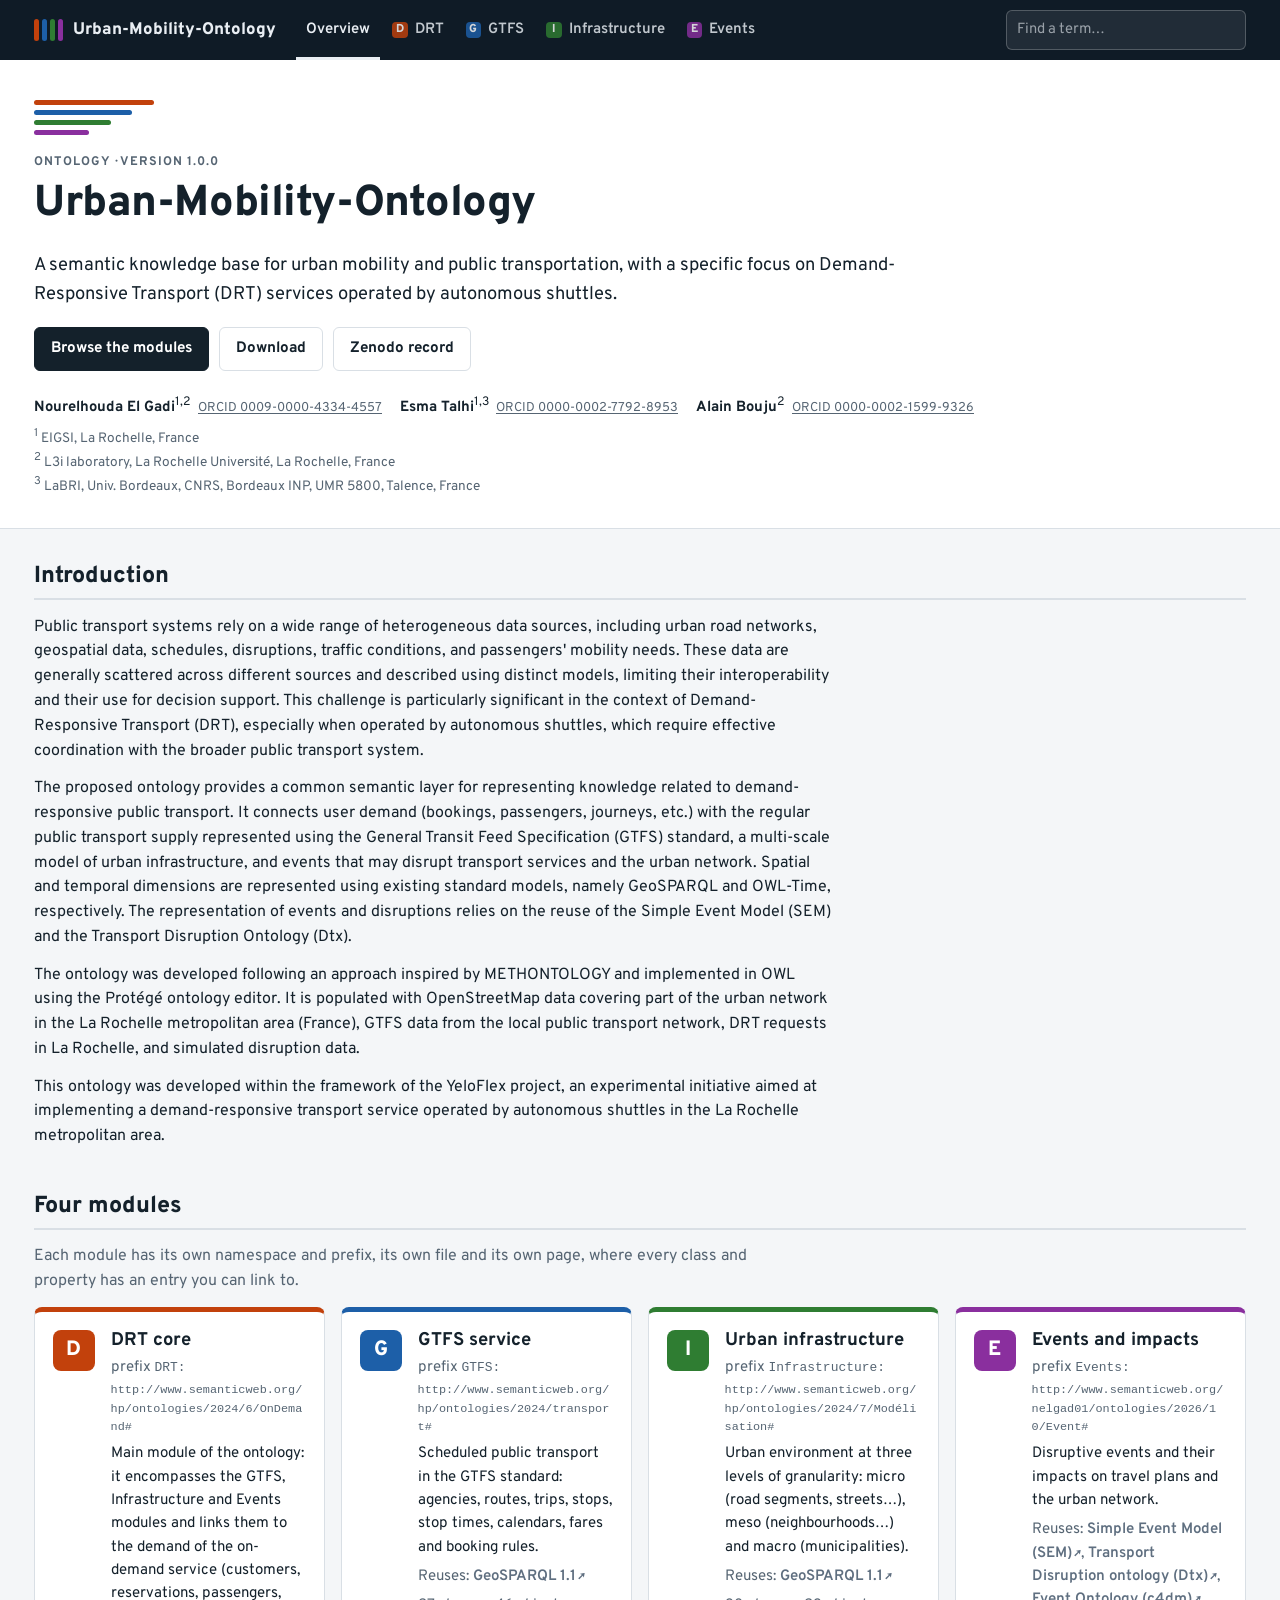
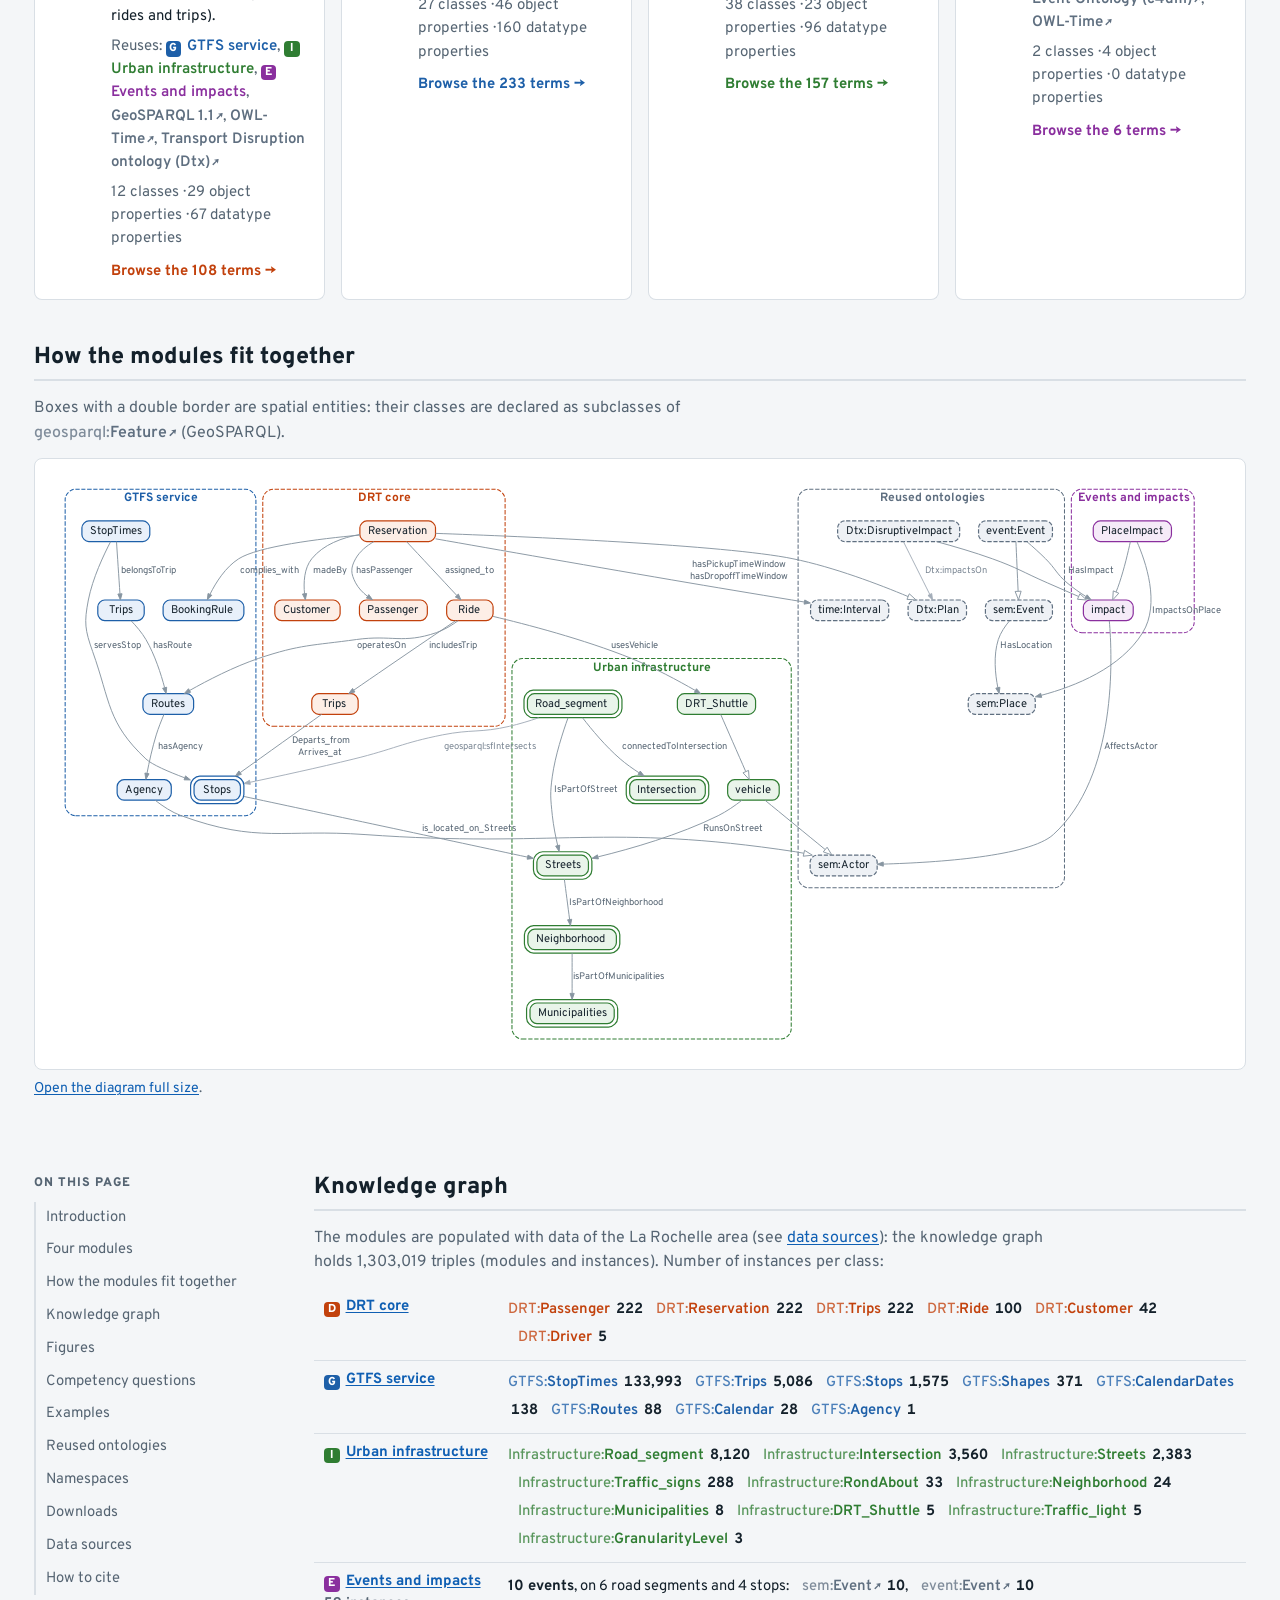
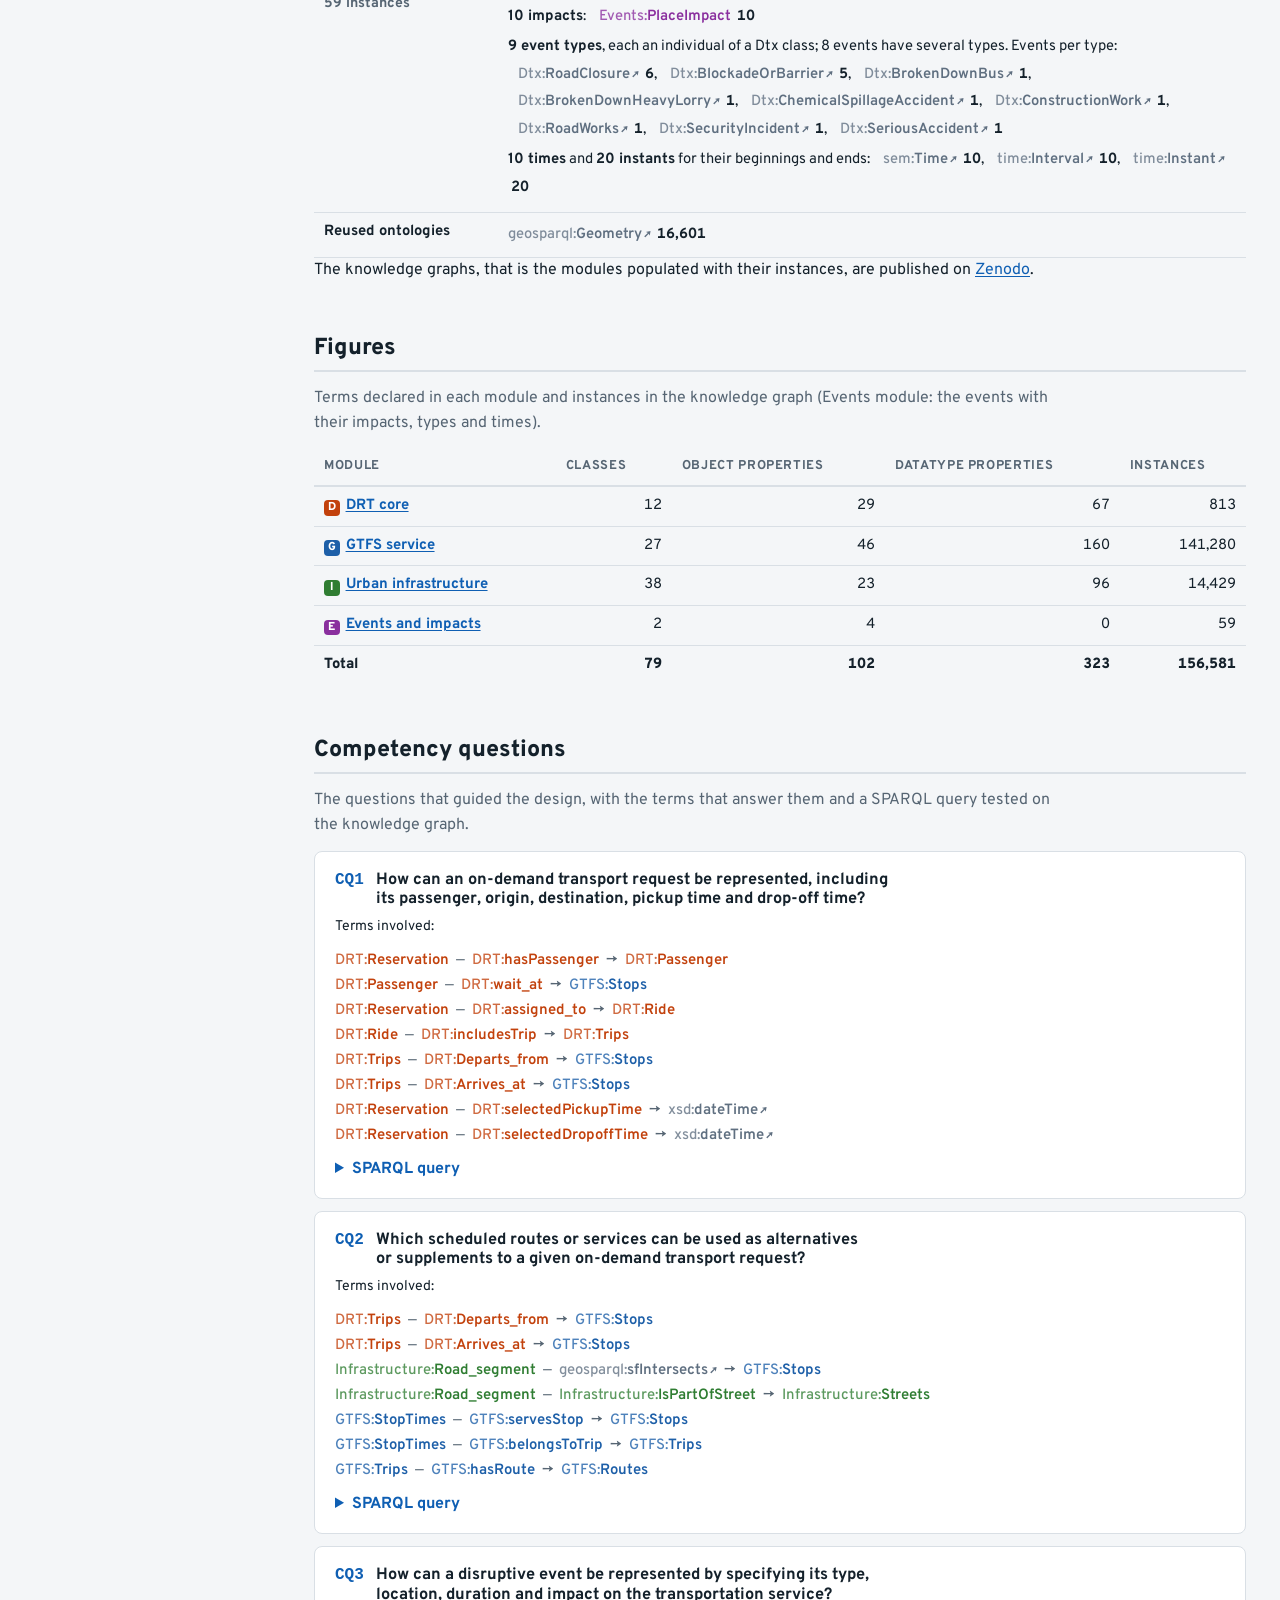
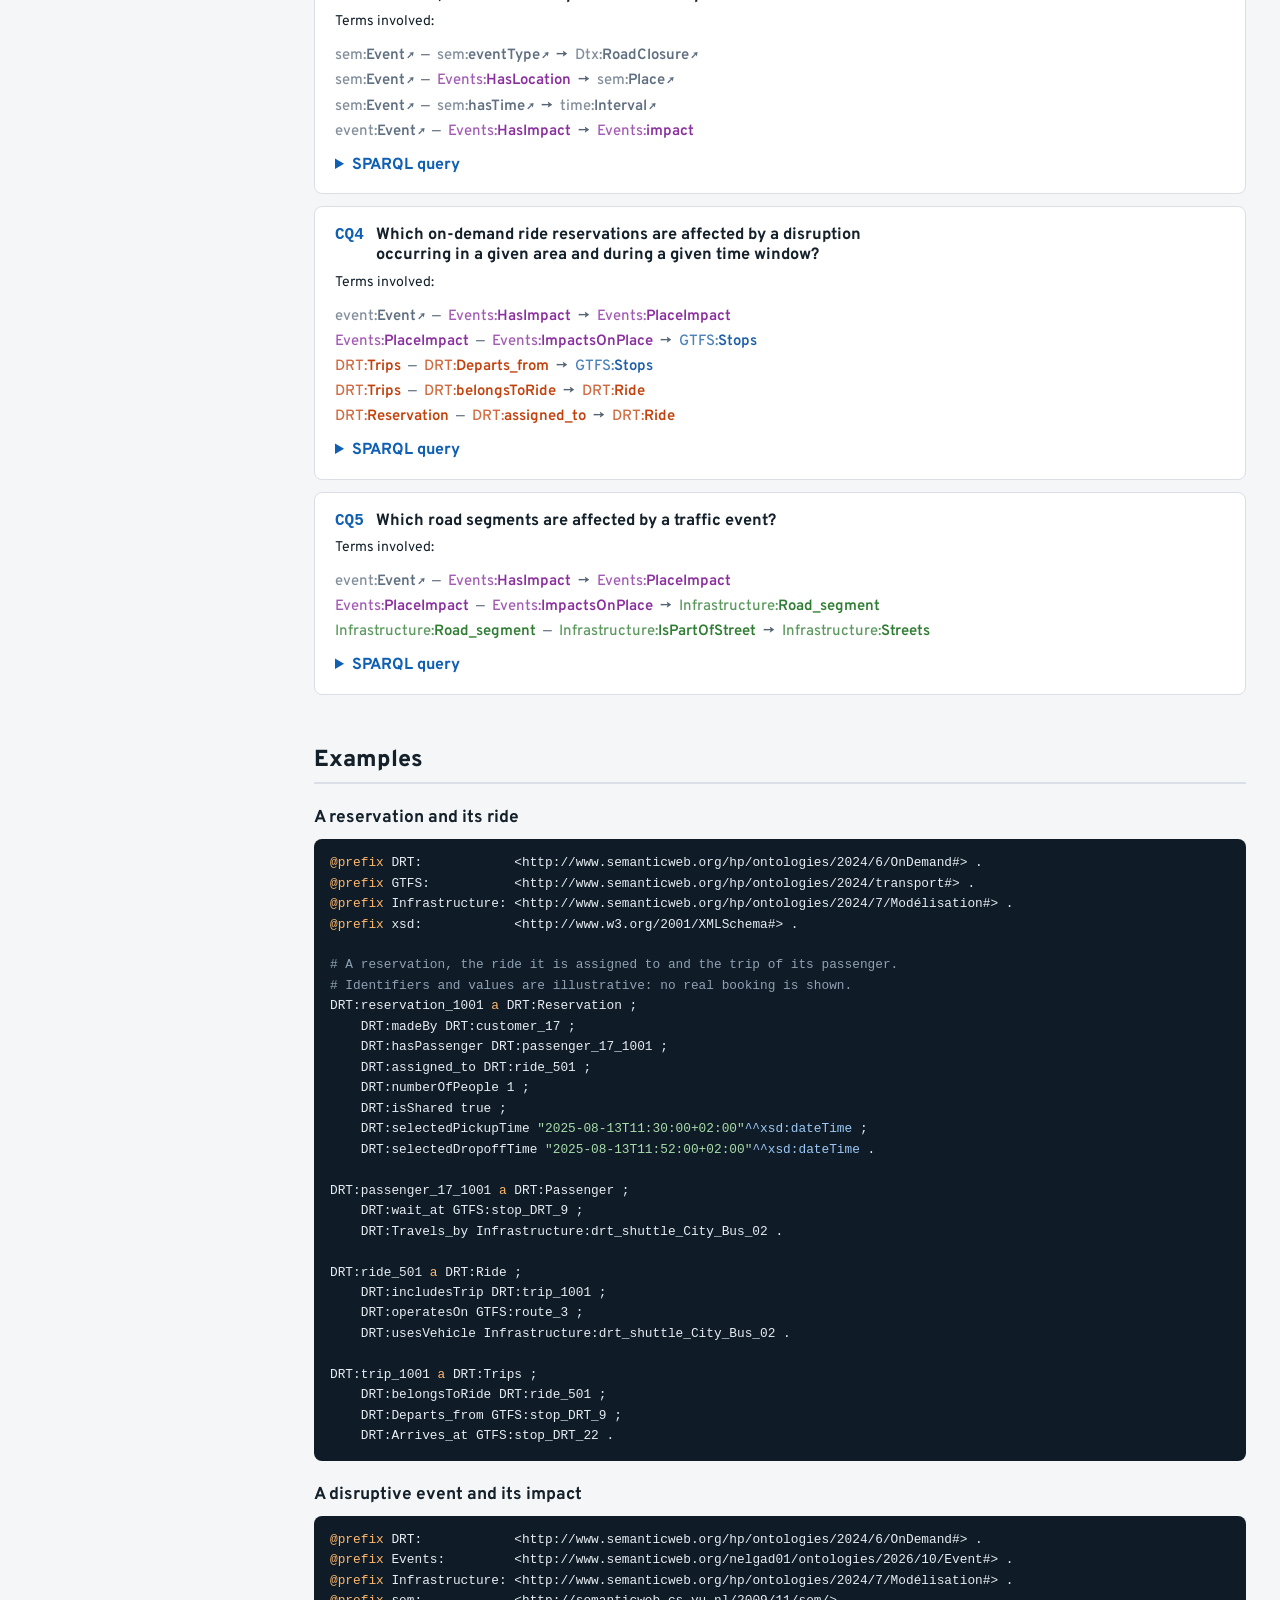
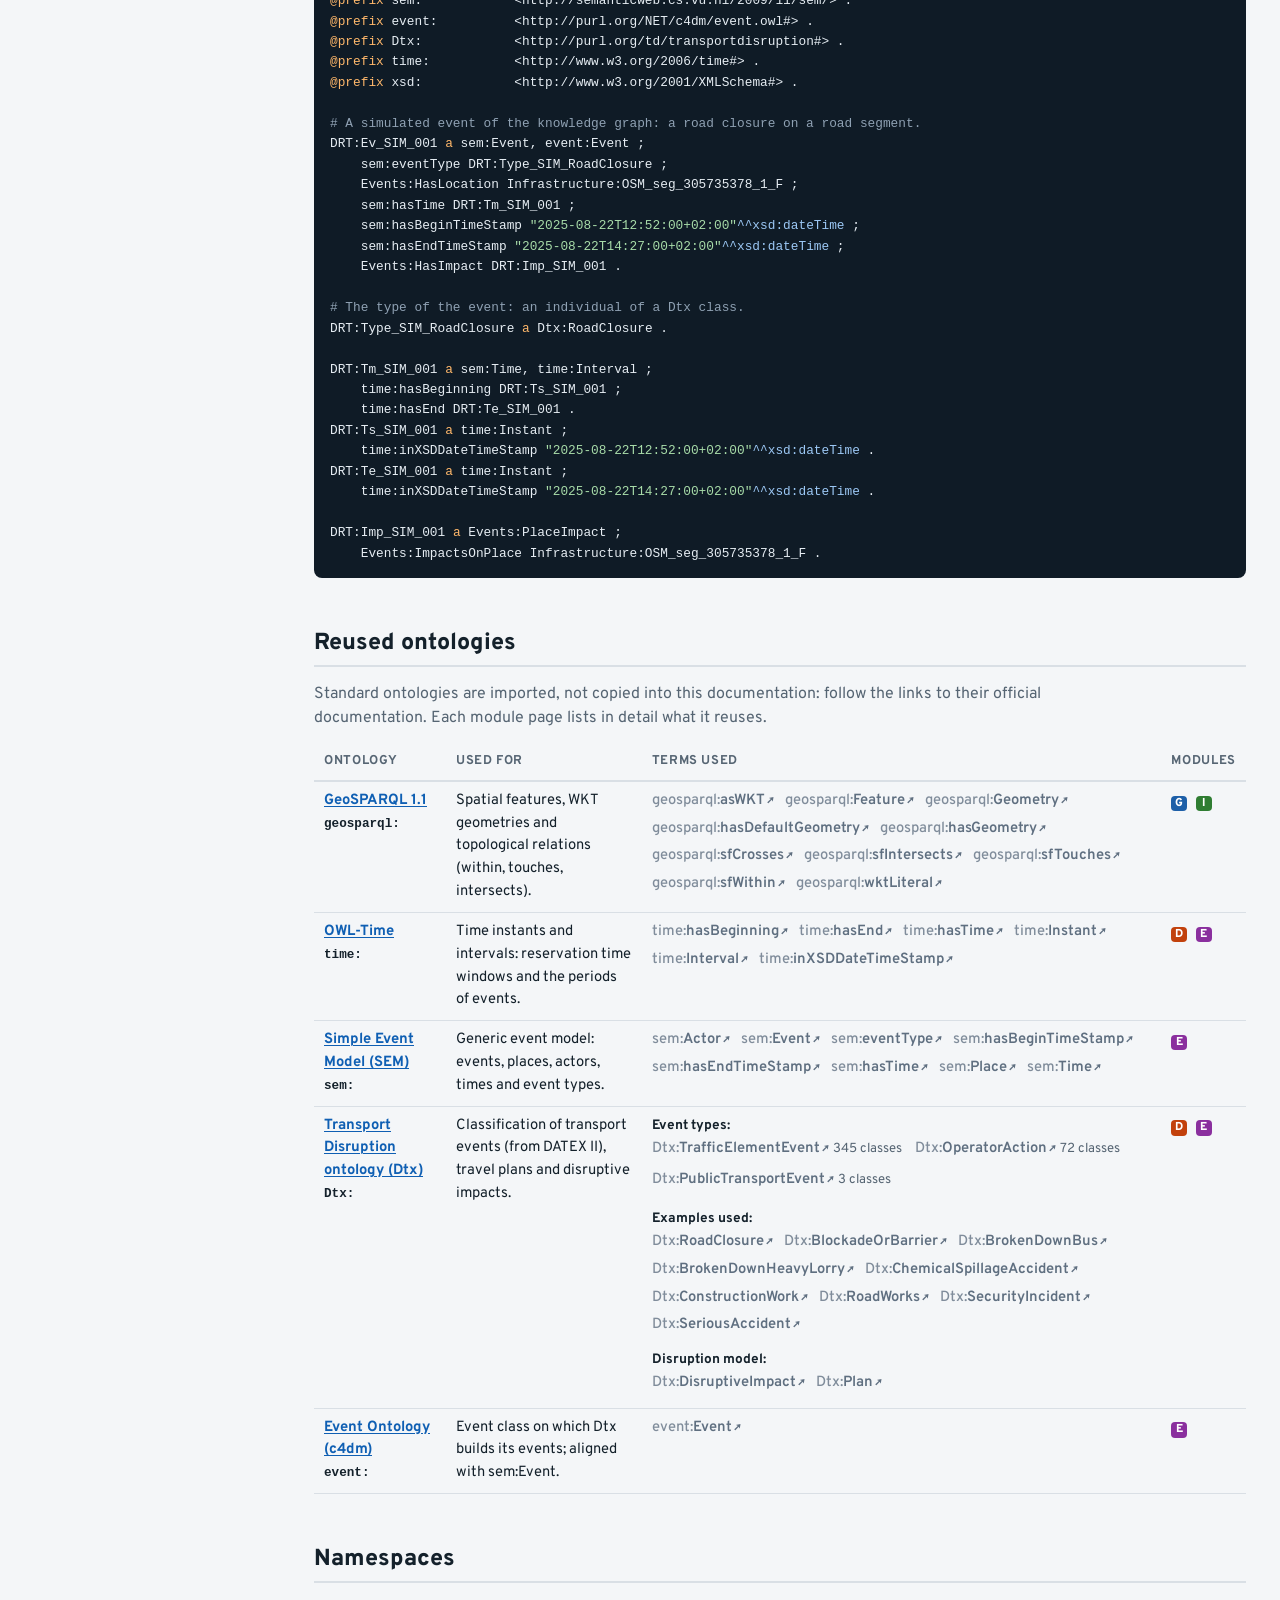
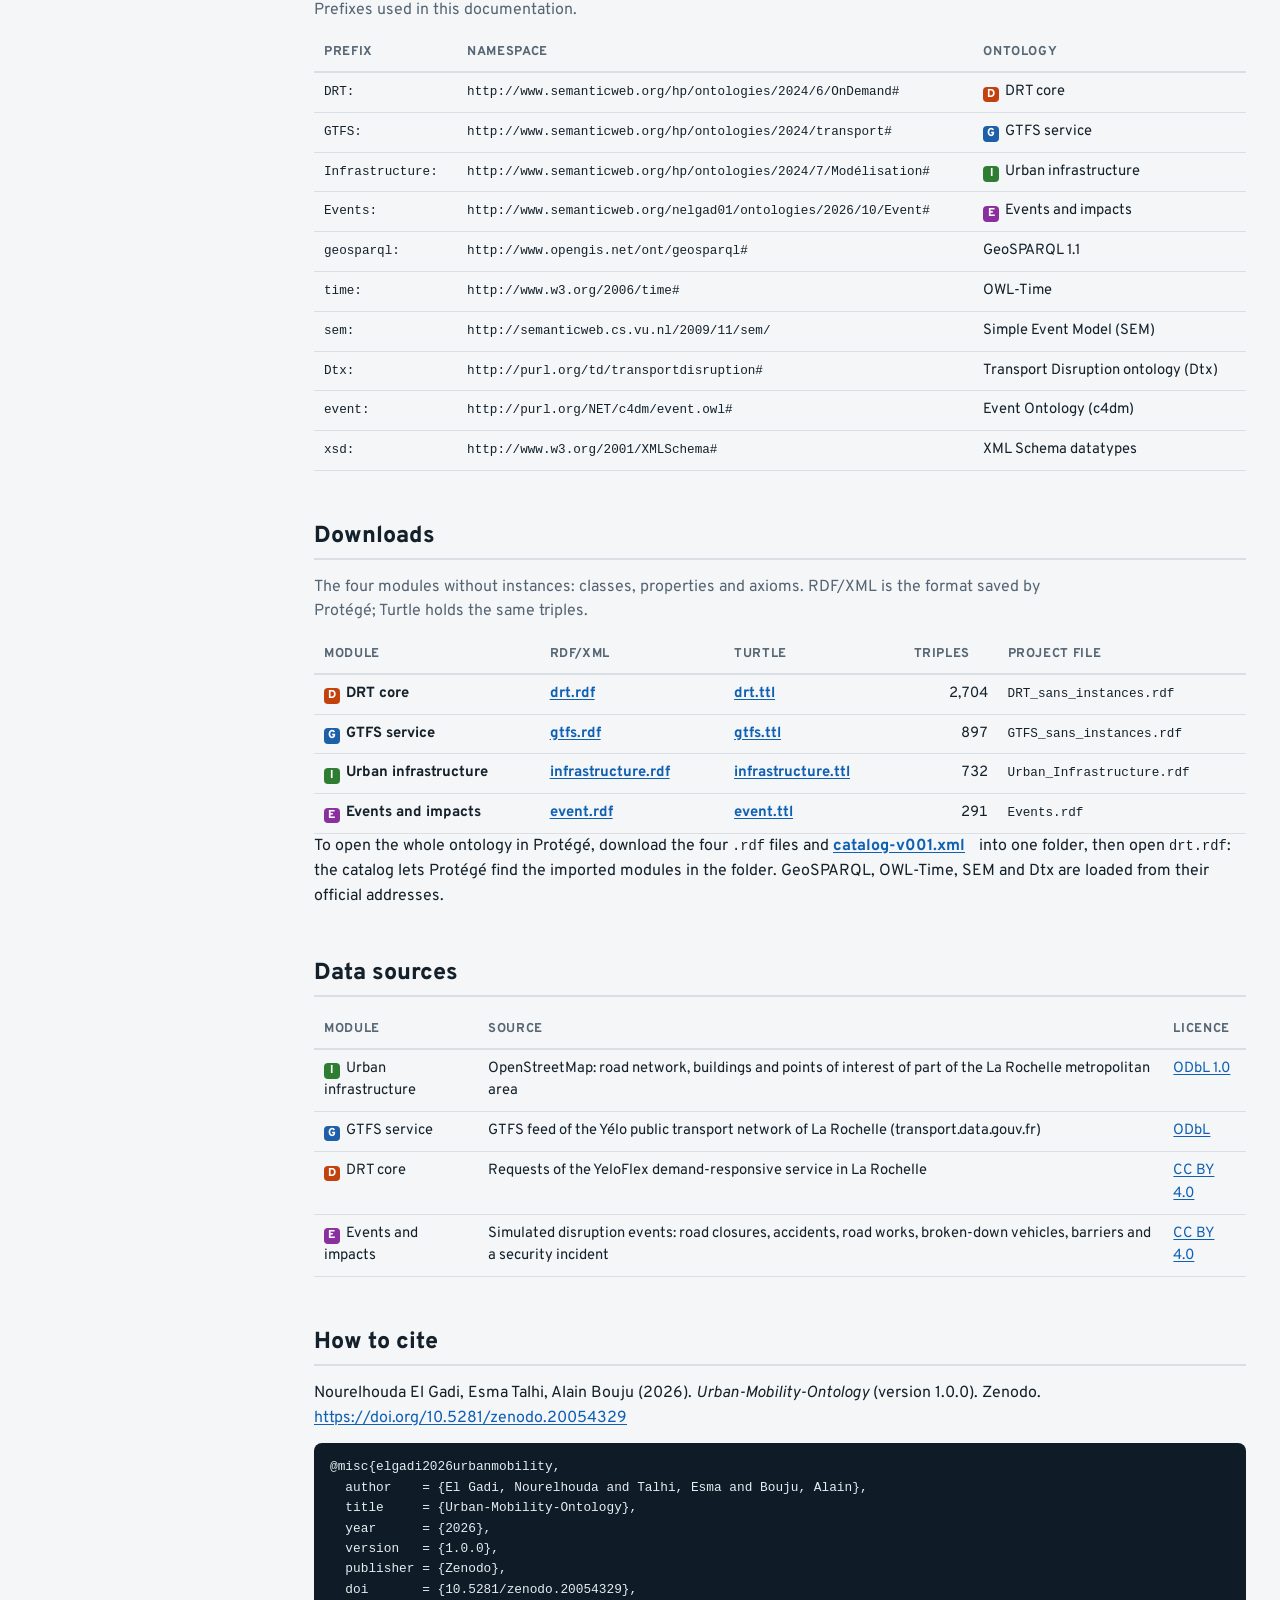
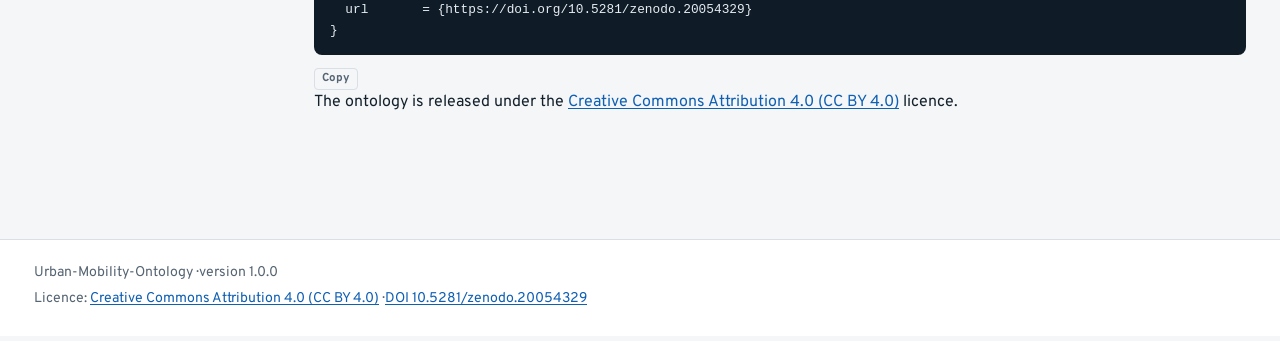
==== commit b44f6c97: "Update index.html" ====
--- a/index.html
+++ b/index.html
@@ -36,8 +36,9 @@
 <div class="band"><div class="wrap">
     <section class="block narrow" id="introduction"><h2>Introduction</h2><p>Public transport systems rely on a wide range of heterogeneous data sources, including urban road networks, geospatial data, schedules, disruptions, traffic conditions, and passengers&#x27; mobility needs. These data are generally scattered across different sources and described using distinct models, limiting their interoperability and their use for decision support. This challenge is particularly significant in the context of Demand-Responsive Transport (DRT), especially when operated by autonomous shuttles, which require effective coordination with the broader public transport system.</p><p>The proposed ontology provides a common semantic layer for representing knowledge related to demand-responsive public transport. It connects user demand (bookings, passengers, journeys, etc.) with the regular public transport supply represented using the General Transit Feed Specification (GTFS) standard, a multi-scale model of urban infrastructure, and events that may disrupt transport services and the urban network. Spatial and temporal dimensions are represented using existing standard models, namely GeoSPARQL and OWL-Time, respectively. The representation of events and disruptions relies on the reuse of the Simple Event Model (SEM) and the Transport Disruption Ontology (Dtx).</p><p>The ontology was developed following an approach inspired by METHONTOLOGY and implemented in OWL using the Protégé ontology editor. It is populated with OpenStreetMap data covering part of the urban network in the La Rochelle metropolitan area (France), GTFS data from the local public transport network, DRT requests in La Rochelle, and simulated disruption data.</p><p>This ontology was developed within the framework of the YeloFlex project, an experimental initiative aimed at implementing a demand-responsive transport service operated by autonomous shuttles in the La Rochelle metropolitan area.</p>
       </section>
-    <section class="block" id="modules"><h2>Four modules</h2><p class="sub">Each module has its own namespace and prefix, its own file and its own page, where every class and property has an entry you can link to.</p><div class="mod-grid"><article class="mod-card m-drt"><span class="line-badge m-drt lg" aria-hidden="true">D</span><div><h3><a href="drt.html">DRT core</a></h3><p class="pfx-line">prefix <code>DRT:</code><code class="ns-small">http://www.semanticweb.org/hp/ontologies/2024/6/OnDemand#</code></p><p>Main module: the demand of the on-demand service (customers, reservations, passengers, rides and trips), linked to the other modules.</p><p class="mod-reuse">Reuses: <a class="t ext" href="https://transportdisruption.github.io/transportdisruption.html" target="_blank" rel="noopener">Transport Disruption ontology (Dtx)<span class="ext-mark" aria-hidden="true">↗</span></a>, <a class="t ext" href="https://www.w3.org/TR/owl-time/" target="_blank" rel="noopener">OWL-Time<span class="ext-mark" aria-hidden="true">↗</span></a></p><p class="mod-count">12 classes · 29 object properties · 67 datatype properties</p><a class="go" href="drt.html">Browse the 108 terms →</a></div></article><article class="mod-card m-gtfs"><span class="line-badge m-gtfs lg" aria-hidden="true">G</span><div><h3><a href="gtfs.html">GTFS service</a></h3><p class="pfx-line">prefix <code>GTFS:</code><code class="ns-small">http://www.semanticweb.org/hp/ontologies/2024/transport#</code></p><p>Scheduled public transport in the GTFS standard: agencies, routes, trips, stops, stop times, calendars, fares and booking rules.</p><p class="mod-reuse">Reuses: <a class="t ext" href="https://docs.ogc.org/is/22-047r1/22-047r1.html" target="_blank" rel="noopener">GeoSPARQL 1.1<span class="ext-mark" aria-hidden="true">↗</span></a></p><p class="mod-count">27 classes · 46 object properties · 160 datatype properties</p><a class="go" href="gtfs.html">Browse the 233 terms →</a></div></article><article class="mod-card m-infra"><span class="line-badge m-infra lg" aria-hidden="true">I</span><div><h3><a href="infrastructure.html">Urban infrastructure</a></h3><p class="pfx-line">prefix <code>Infrastructure:</code><code class="ns-small">http://www.semanticweb.org/hp/ontologies/2024/7/Modélisation#</code></p><p>Urban environment at three levels of granularity: micro (road segments, streets…), meso (neighbourhoods…) and macro (municipalities).</p><p class="mod-reuse">Reuses: <a class="t ext" href="https://docs.ogc.org/is/22-047r1/22-047r1.html" target="_blank" rel="noopener">GeoSPARQL 1.1<span class="ext-mark" aria-hidden="true">↗</span></a></p><p class="mod-count">38 classes · 23 object properties · 96 datatype properties</p><a class="go" href="infrastructure.html">Browse the 157 terms →</a></div></article><article class="mod-card m-event"><span class="line-badge m-event lg" aria-hidden="true">E</span><div><h3><a href="event.html">Events and impacts</a></h3><p class="pfx-line">prefix <code>Events:</code><code class="ns-small">http://www.semanticweb.org/nelgad01/ontologies/2026/10/Event#</code></p><p>Disruptive events and their impacts on travel plans and the urban network.</p><p class="mod-reuse">Reuses: <a class="t ext" href="https://semanticweb.cs.vu.nl/2009/11/sem/" target="_blank" rel="noopener">Simple Event Model (SEM)<span class="ext-mark" aria-hidden="true">↗</span></a>, <a class="t ext" href="http://motools.sourceforge.net/event/event.html" target="_blank" rel="noopener">Event Ontology (c4dm)<span class="ext-mark" aria-hidden="true">↗</span></a>, <a class="t ext" href="https://transportdisruption.github.io/transportdisruption.html" target="_blank" rel="noopener">Transport Disruption ontology (Dtx)<span class="ext-mark" aria-hidden="true">↗</span></a>, <a class="t ext" href="https://www.w3.org/TR/owl-time/" target="_blank" rel="noopener">OWL-Time<span class="ext-mark" aria-hidden="true">↗</span></a></p><p class="mod-count">2 classes · 4 object properties · 0 datatype properties</p><a class="go" href="event.html">Browse the 6 terms →</a></div></article></div></section>
+    <section class="block" id="modules"><h2>Four modules</h2><p class="sub">Each module has its own namespace and prefix, its own file and its own page, where every class and property has an entry you can link to.</p><div class="mod-grid"><article class="mod-card m-drt"><span class="line-badge m-drt lg" aria-hidden="true">D</span><div><h3><a href="drt.html">DRT core</a></h3><p class="pfx-line">prefix <code>DRT:</code><code class="ns-small">http://www.semanticweb.org/hp/ontologies/2024/6/OnDemand#</code></p><p>Main module of the ontology: it encompasses the GTFS, Infrastructure and Events modules and links them to the demand of the on-demand service (customers, reservations, passengers, rides and trips).</p><p class="mod-reuse">Reuses: <a class="t m-gtfs" href="gtfs.html"><span class="line-badge m-gtfs xs" aria-hidden="true">G</span>GTFS service</a>, <a class="t m-infra" href="infrastructure.html"><span class="line-badge m-infra xs" aria-hidden="true">I</span>Urban infrastructure</a>, <a class="t m-event" href="event.html"><span class="line-badge m-event xs" aria-hidden="true">E</span>Events and impacts</a>, <a class="t ext" href="https://docs.ogc.org/is/22-047r1/22-047r1.html" target="_blank" rel="noopener">GeoSPARQL 1.1<span class="ext-mark" aria-hidden="true">↗</span></a>, <a class="t ext" href="https://www.w3.org/TR/owl-time/" target="_blank" rel="noopener">OWL-Time<span class="ext-mark" aria-hidden="true">↗</span></a>, <a class="t ext" href="https://transportdisruption.github.io/transportdisruption.html" target="_blank" rel="noopener">Transport Disruption ontology (Dtx)<span class="ext-mark" aria-hidden="true">↗</span></a></p><p class="mod-count">12 classes · 29 object properties · 67 datatype properties</p><a class="go" href="drt.html">Browse the 108 terms →</a></div></article><article class="mod-card m-gtfs"><span class="line-badge m-gtfs lg" aria-hidden="true">G</span><div><h3><a href="gtfs.html">GTFS service</a></h3><p class="pfx-line">prefix <code>GTFS:</code><code class="ns-small">http://www.semanticweb.org/hp/ontologies/2024/transport#</code></p><p>Scheduled public transport in the GTFS standard: agencies, routes, trips, stops, stop times, calendars, fares and booking rules.</p><p class="mod-reuse">Reuses: <a class="t ext" href="https://docs.ogc.org/is/22-047r1/22-047r1.html" target="_blank" rel="noopener">GeoSPARQL 1.1<span class="ext-mark" aria-hidden="true">↗</span></a></p><p class="mod-count">27 classes · 46 object properties · 160 datatype properties</p><a class="go" href="gtfs.html">Browse the 233 terms →</a></div></article><article class="mod-card m-infra"><span class="line-badge m-infra lg" aria-hidden="true">I</span><div><h3><a href="infrastructure.html">Urban infrastructure</a></h3><p class="pfx-line">prefix <code>Infrastructure:</code><code class="ns-small">http://www.semanticweb.org/hp/ontologies/2024/7/Modélisation#</code></p><p>Urban environment at three levels of granularity: micro (road segments, streets…), meso (neighbourhoods…) and macro (municipalities).</p><p class="mod-reuse">Reuses: <a class="t ext" href="https://docs.ogc.org/is/22-047r1/22-047r1.html" target="_blank" rel="noopener">GeoSPARQL 1.1<span class="ext-mark" aria-hidden="true">↗</span></a></p><p class="mod-count">38 classes · 23 object properties · 96 datatype properties</p><a class="go" href="infrastructure.html">Browse the 157 terms →</a></div></article><article class="mod-card m-event"><span class="line-badge m-event lg" aria-hidden="true">E</span><div><h3><a href="event.html">Events and impacts</a></h3><p class="pfx-line">prefix <code>Events:</code><code class="ns-small">http://www.semanticweb.org/nelgad01/ontologies/2026/10/Event#</code></p><p>Disruptive events and their impacts on travel plans and the urban network.</p><p class="mod-reuse">Reuses: <a class="t ext" href="https://semanticweb.cs.vu.nl/2009/11/sem/" target="_blank" rel="noopener">Simple Event Model (SEM)<span class="ext-mark" aria-hidden="true">↗</span></a>, <a class="t ext" href="https://transportdisruption.github.io/transportdisruption.html" target="_blank" rel="noopener">Transport Disruption ontology (Dtx)<span class="ext-mark" aria-hidden="true">↗</span></a>, <a class="t ext" href="http://motools.sourceforge.net/event/event.html" target="_blank" rel="noopener">Event Ontology (c4dm)<span class="ext-mark" aria-hidden="true">↗</span></a>, <a class="t ext" href="https://www.w3.org/TR/owl-time/" target="_blank" rel="noopener">OWL-Time<span class="ext-mark" aria-hidden="true">↗</span></a></p><p class="mod-count">2 classes · 4 object properties · 0 datatype properties</p><a class="go" href="event.html">Browse the 6 terms →</a></div></article></div></section>
     <section class="block" id="architecture"><h2>How the modules fit together</h2>
+      <p class="sub">Boxes with a double border are spatial entities: their classes are declared as subclasses of <a class="t ext" href="https://docs.ogc.org/is/22-047r1/22-047r1.html#_class_geofeature" title="http://www.opengis.net/ont/geosparql#Feature" target="_blank" rel="noopener"><span class="pfx">geosparql:</span>Feature<span class="ext-mark" aria-hidden="true">↗</span></a> (GeoSPARQL).</p>
       <figure class="diagram"><div class="diagram-scroll"><div class="diagram-inner" style="min-width:1100px"><svg class="dg" role="img" aria-label="How the four modules and the reused ontologies are connected"
  viewBox="0.00 0.00 1375.60 677.60" xmlns="http://www.w3.org/2000/svg" xmlns:xlink="http://www.w3.org/1999/xlink">
 <g id="graph0" class="graph" transform="scale(1 1) rotate(0) translate(10.8 666.8)">
@@ -648,10 +649,10 @@
     <li><a href="#reuse">Reused ontologies</a></li><li><a href="#namespaces">Namespaces</a></li><li><a href="#downloads">Downloads</a></li>
     <li><a href="#data">Data sources</a></li><li><a href="#cite">How to cite</a></li></ol></nav></aside>
   <div class="content">
-    <section class="block" id="kg"><h2>Knowledge graph</h2><p class="sub">The modules are populated with data of the La Rochelle area (see <a href="#data">data sources</a>): the knowledge graph holds 1,302,871 triples (modules and instances). Number of instances per class:</p><div class="tbl-wrap"><table class="kg"><tbody><tr><th scope="row"><a href="drt.html"><span class="line-badge m-drt xs" aria-hidden="true">D</span>DRT core</a></th><td class="kgc"><a class="t k-c m-drt" href="drt.html#Passenger" title="DRT:Passenger: A person who travels on a DRT trip under a reservation."><span class="pfx">DRT:</span>Passenger</a> <span class="num">222</span> <a class="t k-c m-drt" href="drt.html#Reservation" title="DRT:Reservation: A booking for the on-demand transport service, made by a customer for one or more…"><span class="pfx">DRT:</span>Reservation</a> <span class="num">222</span> <a class="t k-c m-drt" href="drt.html#Trips" title="DRT:Trips: A passenger journey of the DRT service: the trip of one passenger from a pickup stop to a…"><span class="pfx">DRT:</span>Trips</a> <span class="num">222</span> <a class="t k-c m-drt" href="drt.html#Ride" title="DRT:Ride: A vehicle run of the DRT service. A ride is operated by one driver with one shuttle on a…"><span class="pfx">DRT:</span>Ride</a> <span class="num">100</span> <a class="t k-c m-drt" href="drt.html#Customer" title="DRT:Customer: A person who books DRT trips. The customer makes the reservation and may travel or book…"><span class="pfx">DRT:</span>Customer</a> <span class="num">42</span> <a class="t k-c m-drt" href="drt.html#Driver" title="DRT:Driver: A person who drives the vehicle during a ride or, for an autonomous shuttle, supervises…"><span class="pfx">DRT:</span>Driver</a> <span class="num">5</span></td></tr><tr><th scope="row"><a href="gtfs.html"><span class="line-badge m-gtfs xs" aria-hidden="true">G</span>GTFS service</a></th><td class="kgc"><a class="t k-c m-gtfs" href="gtfs.html#StopTimes" title="GTFS:StopTimes: The scheduled time at which a trip serves a stop: arrival time, departure time and…"><span class="pfx">GTFS:</span>StopTimes</a> <span class="num">133,993</span> <a class="t k-c m-gtfs" href="gtfs.html#Trips" title="GTFS:Trips: A journey of a vehicle along a route at a given time, serving a sequence of stops."><span class="pfx">GTFS:</span>Trips</a> <span class="num">5,086</span> <a class="t k-c m-gtfs" href="gtfs.html#Stops" title="GTFS:Stops: A stop or a station where vehicles pick up or drop off riders. Stops of the regular…"><span class="pfx">GTFS:</span>Stops</a> <span class="num">1,575</span> <a class="t k-c m-gtfs" href="gtfs.html#Shapes" title="GTFS:Shapes: The path that a vehicle travels along a route, as an ordered sequence of points."><span class="pfx">GTFS:</span>Shapes</a> <span class="num">371</span> <a class="t k-c m-gtfs" href="gtfs.html#CalendarDates" title="GTFS:CalendarDates: An exception to a service calendar on a given date, for example a service added or…"><span class="pfx">GTFS:</span>CalendarDates</a> <span class="num">138</span> <a class="t k-c m-gtfs" href="gtfs.html#Routes" title="GTFS:Routes: A public transit line: a group of trips shown to riders as a single service."><span class="pfx">GTFS:</span>Routes</a> <span class="num">88</span> <a class="t k-c m-gtfs" href="gtfs.html#Calendar" title="GTFS:Calendar: The days of the week on which a service runs, between a start date and an end date."><span class="pfx">GTFS:</span>Calendar</a> <span class="num">28</span> <a class="t k-c m-gtfs" href="gtfs.html#Agency" title="GTFS:Agency: A transit agency whose services are described in the feed."><span class="pfx">GTFS:</span>Agency</a> <span class="num">1</span></td></tr><tr><th scope="row"><a href="infrastructure.html"><span class="line-badge m-infra xs" aria-hidden="true">I</span>Urban infrastructure</a></th><td class="kgc"><a class="t k-c m-infra" href="infrastructure.html#Road_segment" title="Infrastructure:Road_segment: A portion of road between two reference points, such as intersections or stops. Its…"><span class="pfx">Infrastructure:</span>Road_segment</a> <span class="num">8,120</span> <a class="t k-c m-infra" href="infrastructure.html#Intersection" title="Infrastructure:Intersection: A junction where several streets meet, where vehicles and pedestrians follow signage to…"><span class="pfx">Infrastructure:</span>Intersection</a> <span class="num">3,560</span> <a class="t k-c m-infra" href="infrastructure.html#Streets" title="Infrastructure:Streets: A street used by vehicles and pedestrians, made of one or more road segments."><span class="pfx">Infrastructure:</span>Streets</a> <span class="num">2,383</span> <a class="t k-c m-infra" href="infrastructure.html#Traffic_signs" title="Infrastructure:Traffic_signs: A road sign giving traffic information, such as a speed limit, a restriction or a…"><span class="pfx">Infrastructure:</span>Traffic_signs</a> <span class="num">288</span> <a class="t k-c m-infra" href="infrastructure.html#RondAbout" title="Infrastructure:RondAbout: A roundabout: a circular intersection where traffic flows around a central island."><span class="pfx">Infrastructure:</span>RondAbout</a> <span class="num">33</span> <a class="t k-c m-infra" href="infrastructure.html#Neighborhood" title="Infrastructure:Neighborhood: A geographically delimited urban area that comprises streets, points of interest and…"><span class="pfx">Infrastructure:</span>Neighborhood</a> <span class="num">24</span> <a class="t k-c m-infra" href="infrastructure.html#Municipalities" title="Infrastructure:Municipalities: A municipality: the territory of a city or a town, delimited in space and represented by…"><span class="pfx">Infrastructure:</span>Municipalities</a> <span class="num">8</span> <a class="t k-c m-infra" href="infrastructure.html#DRT_Shuttle" title="Infrastructure:DRT_Shuttle: A vehicle temporarily assigned to the demand-responsive transport (DRT) service. It can…"><span class="pfx">Infrastructure:</span>DRT_Shuttle</a> <span class="num">5</span> <a class="t k-c m-infra" href="infrastructure.html#Traffic_light" title="Infrastructure:Traffic_light: A traffic signal that controls the movement of vehicles and pedestrians with red, amber…"><span class="pfx">Infrastructure:</span>Traffic_light</a> <span class="num">5</span> <a class="t k-c m-infra" href="infrastructure.html#GranularityLevel" title="Infrastructure:GranularityLevel: The level of spatial granularity of an urban entity: micro (street level), meso…"><span class="pfx">Infrastructure:</span>GranularityLevel</a> <span class="num">3</span></td></tr><tr><th scope="row"><a href="event.html"><span class="line-badge m-event xs" aria-hidden="true">E</span>Events and impacts</a></th><td class="kgc"><a class="t k-c m-event" href="event.html#PlaceImpact" title="Events:PlaceImpact: An impact of an event on a place of the transport network, such as a blocked road…"><span class="pfx">Events:</span>PlaceImpact</a> <span class="num">5</span></td></tr><tr><th scope="row">Reused ontologies</th><td class="kgc"><a class="t ext" href="https://docs.ogc.org/is/22-047r1/22-047r1.html#_class_geogeometry" title="http://www.opengis.net/ont/geosparql#Geometry" target="_blank" rel="noopener"><span class="pfx">geosparql:</span>Geometry<span class="ext-mark" aria-hidden="true">↗</span></a> <span class="num">16,601</span> <a class="t ext" href="https://www.w3.org/TR/owl-time/#time:Instant" title="http://www.w3.org/2006/time#Instant" target="_blank" rel="noopener"><span class="pfx">time:</span>Instant<span class="ext-mark" aria-hidden="true">↗</span></a> <span class="num">10</span> <a class="t ext" href="http://motools.sourceforge.net/event/event.html#term_Event" title="http://purl.org/NET/c4dm/event.owl#Event" target="_blank" rel="noopener"><span class="pfx">event:</span>Event<span class="ext-mark" aria-hidden="true">↗</span></a> <span class="num">5</span> <a class="t ext" href="https://semanticweb.cs.vu.nl/2009/11/sem/" title="http://semanticweb.cs.vu.nl/2009/11/sem/Event" target="_blank" rel="noopener"><span class="pfx">sem:</span>Event<span class="ext-mark" aria-hidden="true">↗</span></a> <span class="num">5</span> <a class="t ext" href="https://semanticweb.cs.vu.nl/2009/11/sem/" title="http://semanticweb.cs.vu.nl/2009/11/sem/Time" target="_blank" rel="noopener"><span class="pfx">sem:</span>Time<span class="ext-mark" aria-hidden="true">↗</span></a> <span class="num">5</span> <a class="t ext" href="https://www.w3.org/TR/owl-time/#time:Interval" title="http://www.w3.org/2006/time#Interval" target="_blank" rel="noopener"><span class="pfx">time:</span>Interval<span class="ext-mark" aria-hidden="true">↗</span></a> <span class="num">5</span> <a class="t ext" href="https://transportdisruption.github.io/transportdisruption.html#d4e2392" title="http://purl.org/td/transportdisruption#FallenTrees" target="_blank" rel="noopener"><span class="pfx">Dtx:</span>FallenTrees<span class="ext-mark" aria-hidden="true">↗</span></a> <span class="num">1</span> <a class="t ext" href="https://transportdisruption.github.io/transportdisruption.html#d4e2522" title="http://purl.org/td/transportdisruption#Flooding" target="_blank" rel="noopener"><span class="pfx">Dtx:</span>Flooding<span class="ext-mark" aria-hidden="true">↗</span></a> <span class="num">1</span> <a class="t ext" href="https://transportdisruption.github.io/transportdisruption.html#d4e3078" title="http://purl.org/td/transportdisruption#HeavyTraffic" target="_blank" rel="noopener"><span class="pfx">Dtx:</span>HeavyTraffic<span class="ext-mark" aria-hidden="true">↗</span></a> <span class="num">1</span> <a class="t ext" href="https://transportdisruption.github.io/transportdisruption.html#d4e4998" title="http://purl.org/td/transportdisruption#RoadClosure" target="_blank" rel="noopener"><span class="pfx">Dtx:</span>RoadClosure<span class="ext-mark" aria-hidden="true">↗</span></a> <span class="num">1</span></td></tr></tbody></table></div><p>The knowledge graphs, that is the modules populated with their instances, are published on <a href="https://doi.org/10.5281/zenodo.20054329">Zenodo</a>.</p></section>
+    <section class="block" id="kg"><h2>Knowledge graph</h2><p class="sub">The modules are populated with data of the La Rochelle area (see <a href="#data">data sources</a>): the knowledge graph holds 1,303,019 triples (modules and instances). Number of instances per class:</p><div class="tbl-wrap"><table class="kg"><tbody><tr><th scope="row"><a href="drt.html"><span class="line-badge m-drt xs" aria-hidden="true">D</span>DRT core</a></th><td class="kgc"><a class="t k-c m-drt" href="drt.html#Passenger" title="DRT:Passenger: A person who travels on a DRT trip under a reservation."><span class="pfx">DRT:</span>Passenger</a> <span class="num">222</span> <a class="t k-c m-drt" href="drt.html#Reservation" title="DRT:Reservation: A booking for the on-demand transport service, made by a customer for one or more…"><span class="pfx">DRT:</span>Reservation</a> <span class="num">222</span> <a class="t k-c m-drt" href="drt.html#Trips" title="DRT:Trips: A passenger journey of the DRT service: the trip of one passenger from a pickup stop to a…"><span class="pfx">DRT:</span>Trips</a> <span class="num">222</span> <a class="t k-c m-drt" href="drt.html#Ride" title="DRT:Ride: A vehicle run of the DRT service. A ride is operated by one driver with one shuttle on a…"><span class="pfx">DRT:</span>Ride</a> <span class="num">100</span> <a class="t k-c m-drt" href="drt.html#Customer" title="DRT:Customer: A person who books DRT trips. The customer makes the reservation and may travel or book…"><span class="pfx">DRT:</span>Customer</a> <span class="num">42</span> <a class="t k-c m-drt" href="drt.html#Driver" title="DRT:Driver: A person who drives the vehicle during a ride or, for an autonomous shuttle, supervises…"><span class="pfx">DRT:</span>Driver</a> <span class="num">5</span></td></tr><tr><th scope="row"><a href="gtfs.html"><span class="line-badge m-gtfs xs" aria-hidden="true">G</span>GTFS service</a></th><td class="kgc"><a class="t k-c m-gtfs" href="gtfs.html#StopTimes" title="GTFS:StopTimes: The scheduled time at which a trip serves a stop: arrival time, departure time and…"><span class="pfx">GTFS:</span>StopTimes</a> <span class="num">133,993</span> <a class="t k-c m-gtfs" href="gtfs.html#Trips" title="GTFS:Trips: A journey of a vehicle along a route at a given time, serving a sequence of stops."><span class="pfx">GTFS:</span>Trips</a> <span class="num">5,086</span> <a class="t k-c m-gtfs" href="gtfs.html#Stops" title="GTFS:Stops: A stop or a station where vehicles pick up or drop off riders. Stops of the regular…"><span class="pfx">GTFS:</span>Stops</a> <span class="num">1,575</span> <a class="t k-c m-gtfs" href="gtfs.html#Shapes" title="GTFS:Shapes: The path that a vehicle travels along a route, as an ordered sequence of points."><span class="pfx">GTFS:</span>Shapes</a> <span class="num">371</span> <a class="t k-c m-gtfs" href="gtfs.html#CalendarDates" title="GTFS:CalendarDates: An exception to a service calendar on a given date, for example a service added or…"><span class="pfx">GTFS:</span>CalendarDates</a> <span class="num">138</span> <a class="t k-c m-gtfs" href="gtfs.html#Routes" title="GTFS:Routes: A public transit line: a group of trips shown to riders as a single service."><span class="pfx">GTFS:</span>Routes</a> <span class="num">88</span> <a class="t k-c m-gtfs" href="gtfs.html#Calendar" title="GTFS:Calendar: The days of the week on which a service runs, between a start date and an end date."><span class="pfx">GTFS:</span>Calendar</a> <span class="num">28</span> <a class="t k-c m-gtfs" href="gtfs.html#Agency" title="GTFS:Agency: A transit agency whose services are described in the feed."><span class="pfx">GTFS:</span>Agency</a> <span class="num">1</span></td></tr><tr><th scope="row"><a href="infrastructure.html"><span class="line-badge m-infra xs" aria-hidden="true">I</span>Urban infrastructure</a></th><td class="kgc"><a class="t k-c m-infra" href="infrastructure.html#Road_segment" title="Infrastructure:Road_segment: A portion of road between two reference points, such as intersections or stops. Its…"><span class="pfx">Infrastructure:</span>Road_segment</a> <span class="num">8,120</span> <a class="t k-c m-infra" href="infrastructure.html#Intersection" title="Infrastructure:Intersection: A junction where several streets meet, where vehicles and pedestrians follow signage to…"><span class="pfx">Infrastructure:</span>Intersection</a> <span class="num">3,560</span> <a class="t k-c m-infra" href="infrastructure.html#Streets" title="Infrastructure:Streets: A street used by vehicles and pedestrians, made of one or more road segments."><span class="pfx">Infrastructure:</span>Streets</a> <span class="num">2,383</span> <a class="t k-c m-infra" href="infrastructure.html#Traffic_signs" title="Infrastructure:Traffic_signs: A road sign giving traffic information, such as a speed limit, a restriction or a…"><span class="pfx">Infrastructure:</span>Traffic_signs</a> <span class="num">288</span> <a class="t k-c m-infra" href="infrastructure.html#RondAbout" title="Infrastructure:RondAbout: A roundabout: a circular intersection where traffic flows around a central island."><span class="pfx">Infrastructure:</span>RondAbout</a> <span class="num">33</span> <a class="t k-c m-infra" href="infrastructure.html#Neighborhood" title="Infrastructure:Neighborhood: A geographically delimited urban area that comprises streets, points of interest and…"><span class="pfx">Infrastructure:</span>Neighborhood</a> <span class="num">24</span> <a class="t k-c m-infra" href="infrastructure.html#Municipalities" title="Infrastructure:Municipalities: A municipality: the territory of a city or a town, delimited in space and represented by…"><span class="pfx">Infrastructure:</span>Municipalities</a> <span class="num">8</span> <a class="t k-c m-infra" href="infrastructure.html#DRT_Shuttle" title="Infrastructure:DRT_Shuttle: A vehicle temporarily assigned to the demand-responsive transport (DRT) service. It can…"><span class="pfx">Infrastructure:</span>DRT_Shuttle</a> <span class="num">5</span> <a class="t k-c m-infra" href="infrastructure.html#Traffic_light" title="Infrastructure:Traffic_light: A traffic signal that controls the movement of vehicles and pedestrians with red, amber…"><span class="pfx">Infrastructure:</span>Traffic_light</a> <span class="num">5</span> <a class="t k-c m-infra" href="infrastructure.html#GranularityLevel" title="Infrastructure:GranularityLevel: The level of spatial granularity of an urban entity: micro (street level), meso…"><span class="pfx">Infrastructure:</span>GranularityLevel</a> <span class="num">3</span></td></tr><tr><th scope="row"><a href="event.html"><span class="line-badge m-event xs" aria-hidden="true">E</span>Events and impacts</a><br><span class="muted small">59 instances</span></th><td class="kgc"><ul class="plain"><li><strong>10 events</strong>, on 6 road segments and 4 stops: <a class="t ext" href="https://semanticweb.cs.vu.nl/2009/11/sem/" title="http://semanticweb.cs.vu.nl/2009/11/sem/Event" target="_blank" rel="noopener"><span class="pfx">sem:</span>Event<span class="ext-mark" aria-hidden="true">↗</span></a> <span class="num">10</span>, <a class="t ext" href="http://motools.sourceforge.net/event/event.html#term_Event" title="http://purl.org/NET/c4dm/event.owl#Event" target="_blank" rel="noopener"><span class="pfx">event:</span>Event<span class="ext-mark" aria-hidden="true">↗</span></a> <span class="num">10</span></li><li><strong>10 impacts</strong>: <a class="t k-c m-event" href="event.html#PlaceImpact" title="Events:PlaceImpact: An impact of an event on a place of the transport network, such as a blocked road…"><span class="pfx">Events:</span>PlaceImpact</a> <span class="num">10</span></li><li><strong>9 event types</strong>, each an individual of a Dtx class; 8 events have several types. Events per type: <a class="t ext" href="https://transportdisruption.github.io/transportdisruption.html#d4e4998" title="http://purl.org/td/transportdisruption#RoadClosure" target="_blank" rel="noopener"><span class="pfx">Dtx:</span>RoadClosure<span class="ext-mark" aria-hidden="true">↗</span></a> <span class="num">6</span>, <a class="t ext" href="https://transportdisruption.github.io/transportdisruption.html#d4e1037" title="http://purl.org/td/transportdisruption#BlockadeOrBarrier" target="_blank" rel="noopener"><span class="pfx">Dtx:</span>BlockadeOrBarrier<span class="ext-mark" aria-hidden="true">↗</span></a> <span class="num">5</span>, <a class="t ext" href="https://transportdisruption.github.io/transportdisruption.html#d4e1184" title="http://purl.org/td/transportdisruption#BrokenDownBus" target="_blank" rel="noopener"><span class="pfx">Dtx:</span>BrokenDownBus<span class="ext-mark" aria-hidden="true">↗</span></a> <span class="num">1</span>, <a class="t ext" href="https://transportdisruption.github.io/transportdisruption.html#d4e1200" title="http://purl.org/td/transportdisruption#BrokenDownHeavyLorry" target="_blank" rel="noopener"><span class="pfx">Dtx:</span>BrokenDownHeavyLorry<span class="ext-mark" aria-hidden="true">↗</span></a> <span class="num">1</span>, <a class="t ext" href="https://transportdisruption.github.io/transportdisruption.html#d4e1377" title="http://purl.org/td/transportdisruption#ChemicalSpillageAccident" target="_blank" rel="noopener"><span class="pfx">Dtx:</span>ChemicalSpillageAccident<span class="ext-mark" aria-hidden="true">↗</span></a> <span class="num">1</span>, <a class="t ext" href="https://transportdisruption.github.io/transportdisruption.html#d4e1599" title="http://purl.org/td/transportdisruption#ConstructionWork" target="_blank" rel="noopener"><span class="pfx">Dtx:</span>ConstructionWork<span class="ext-mark" aria-hidden="true">↗</span></a> <span class="num">1</span>, <a class="t ext" href="https://transportdisruption.github.io/transportdisruption.html#d4e5096" title="http://purl.org/td/transportdisruption#RoadWorks" target="_blank" rel="noopener"><span class="pfx">Dtx:</span>RoadWorks<span class="ext-mark" aria-hidden="true">↗</span></a> <span class="num">1</span>, <a class="t ext" href="https://transportdisruption.github.io/transportdisruption.html#d4e5273" title="http://purl.org/td/transportdisruption#SecurityIncident" target="_blank" rel="noopener"><span class="pfx">Dtx:</span>SecurityIncident<span class="ext-mark" aria-hidden="true">↗</span></a> <span class="num">1</span>, <a class="t ext" href="https://transportdisruption.github.io/transportdisruption.html#d4e5289" title="http://purl.org/td/transportdisruption#SeriousAccident" target="_blank" rel="noopener"><span class="pfx">Dtx:</span>SeriousAccident<span class="ext-mark" aria-hidden="true">↗</span></a> <span class="num">1</span></li><li><strong>10 times</strong> and <strong>20 instants</strong> for their beginnings and ends: <a class="t ext" href="https://semanticweb.cs.vu.nl/2009/11/sem/" title="http://semanticweb.cs.vu.nl/2009/11/sem/Time" target="_blank" rel="noopener"><span class="pfx">sem:</span>Time<span class="ext-mark" aria-hidden="true">↗</span></a> <span class="num">10</span>, <a class="t ext" href="https://www.w3.org/TR/owl-time/#time:Interval" title="http://www.w3.org/2006/time#Interval" target="_blank" rel="noopener"><span class="pfx">time:</span>Interval<span class="ext-mark" aria-hidden="true">↗</span></a> <span class="num">10</span>, <a class="t ext" href="https://www.w3.org/TR/owl-time/#time:Instant" title="http://www.w3.org/2006/time#Instant" target="_blank" rel="noopener"><span class="pfx">time:</span>Instant<span class="ext-mark" aria-hidden="true">↗</span></a> <span class="num">20</span></li></ul></td></tr><tr><th scope="row">Reused ontologies</th><td class="kgc"><a class="t ext" href="https://docs.ogc.org/is/22-047r1/22-047r1.html#_class_geogeometry" title="http://www.opengis.net/ont/geosparql#Geometry" target="_blank" rel="noopener"><span class="pfx">geosparql:</span>Geometry<span class="ext-mark" aria-hidden="true">↗</span></a> <span class="num">16,601</span></td></tr></tbody></table></div><p>The knowledge graphs, that is the modules populated with their instances, are published on <a href="https://doi.org/10.5281/zenodo.20054329">Zenodo</a>.</p></section>
     <section class="block" id="figures"><h2>Figures</h2>
-      <p class="sub">Terms declared in each module and instances of the module classes in the knowledge graph.</p>
-      <div class="tbl-wrap"><table class="stats"><thead><tr><th>Module</th><th>Classes</th><th>Object properties</th><th>Datatype properties</th><th>Instances</th></tr></thead><tbody><tr><th scope="row"><a href="drt.html"><span class="line-badge m-drt xs" aria-hidden="true">D</span>DRT core</a></th><td class="num">12</td><td class="num">29</td><td class="num">67</td><td class="num">813</td></tr><tr><th scope="row"><a href="gtfs.html"><span class="line-badge m-gtfs xs" aria-hidden="true">G</span>GTFS service</a></th><td class="num">27</td><td class="num">46</td><td class="num">160</td><td class="num">141,280</td></tr><tr><th scope="row"><a href="infrastructure.html"><span class="line-badge m-infra xs" aria-hidden="true">I</span>Urban infrastructure</a></th><td class="num">38</td><td class="num">23</td><td class="num">96</td><td class="num">14,429</td></tr><tr><th scope="row"><a href="event.html"><span class="line-badge m-event xs" aria-hidden="true">E</span>Events and impacts</a></th><td class="num">2</td><td class="num">4</td><td class="num">0</td><td class="num">5</td></tr><tr class="total"><th scope="row">Total</th><td class="num">79</td><td class="num">102</td><td class="num">323</td><td class="num">156,527</td></tr></tbody></table></div>
+      <p class="sub">Terms declared in each module and instances in the knowledge graph (Events module: the events with their impacts, types and times).</p>
+      <div class="tbl-wrap"><table class="stats"><thead><tr><th>Module</th><th>Classes</th><th>Object properties</th><th>Datatype properties</th><th>Instances</th></tr></thead><tbody><tr><th scope="row"><a href="drt.html"><span class="line-badge m-drt xs" aria-hidden="true">D</span>DRT core</a></th><td class="num">12</td><td class="num">29</td><td class="num">67</td><td class="num">813</td></tr><tr><th scope="row"><a href="gtfs.html"><span class="line-badge m-gtfs xs" aria-hidden="true">G</span>GTFS service</a></th><td class="num">27</td><td class="num">46</td><td class="num">160</td><td class="num">141,280</td></tr><tr><th scope="row"><a href="infrastructure.html"><span class="line-badge m-infra xs" aria-hidden="true">I</span>Urban infrastructure</a></th><td class="num">38</td><td class="num">23</td><td class="num">96</td><td class="num">14,429</td></tr><tr><th scope="row"><a href="event.html"><span class="line-badge m-event xs" aria-hidden="true">E</span>Events and impacts</a></th><td class="num">2</td><td class="num">4</td><td class="num">0</td><td class="num">59</td></tr><tr class="total"><th scope="row">Total</th><td class="num">79</td><td class="num">102</td><td class="num">323</td><td class="num">156,581</td></tr></tbody></table></div>
     </section>
     <section class="block" id="cqs"><h2>Competency questions</h2><p class="sub">The questions that guided the design, with the terms that answer them and a SPARQL query tested on the knowledge graph.</p><article class="cq" id="CQ1"><header><span class="cq-id">CQ1</span><h3>How can an on-demand transport request be represented, including its passenger, origin, destination, pickup time and drop-off time?</h3></header><p class="small">Terms involved:</p><ul class='plain chain'><li><a class="t k-c m-drt" href="drt.html#Reservation" title="DRT:Reservation: A booking for the on-demand transport service, made by a customer for one or more…"><span class="pfx">DRT:</span>Reservation</a> <span class="arrow">—</span> <a class="t k-op m-drt" href="drt.html#hasPassenger" title="DRT:hasPassenger: Links a reservation to a passenger who travels under it."><span class="pfx">DRT:</span>hasPassenger</a> <span class="arrow">→</span> <a class="t k-c m-drt" href="drt.html#Passenger" title="DRT:Passenger: A person who travels on a DRT trip under a reservation."><span class="pfx">DRT:</span>Passenger</a></li><li><a class="t k-c m-drt" href="drt.html#Passenger" title="DRT:Passenger: A person who travels on a DRT trip under a reservation."><span class="pfx">DRT:</span>Passenger</a> <span class="arrow">—</span> <a class="t k-op m-drt" href="drt.html#wait_at" title="DRT:wait_at: Links a passenger to the stop where he or she waits to be picked up."><span class="pfx">DRT:</span>wait_at</a> <span class="arrow">→</span> <a class="t k-c m-gtfs" href="gtfs.html#Stops" title="GTFS:Stops: A stop or a station where vehicles pick up or drop off riders. Stops of the regular…"><span class="pfx">GTFS:</span>Stops</a></li><li><a class="t k-c m-drt" href="drt.html#Reservation" title="DRT:Reservation: A booking for the on-demand transport service, made by a customer for one or more…"><span class="pfx">DRT:</span>Reservation</a> <span class="arrow">—</span> <a class="t k-op m-drt" href="drt.html#assigned_to" title="DRT:assigned_to: Links a reservation to the ride (vehicle run) to which it is assigned."><span class="pfx">DRT:</span>assigned_to</a> <span class="arrow">→</span> <a class="t k-c m-drt" href="drt.html#Ride" title="DRT:Ride: A vehicle run of the DRT service. A ride is operated by one driver with one shuttle on a…"><span class="pfx">DRT:</span>Ride</a></li><li><a class="t k-c m-drt" href="drt.html#Ride" title="DRT:Ride: A vehicle run of the DRT service. A ride is operated by one driver with one shuttle on a…"><span class="pfx">DRT:</span>Ride</a> <span class="arrow">—</span> <a class="t k-op m-drt" href="drt.html#includesTrip" title="DRT:includesTrip: Links a ride to a passenger trip that it includes."><span class="pfx">DRT:</span>includesTrip</a> <span class="arrow">→</span> <a class="t k-c m-drt" href="drt.html#Trips" title="DRT:Trips: A passenger journey of the DRT service: the trip of one passenger from a pickup stop to a…"><span class="pfx">DRT:</span>Trips</a></li><li><a class="t k-c m-drt" href="drt.html#Trips" title="DRT:Trips: A passenger journey of the DRT service: the trip of one passenger from a pickup stop to a…"><span class="pfx">DRT:</span>Trips</a> <span class="arrow">—</span> <a class="t k-op m-drt" href="drt.html#Departs_from" title="DRT:Departs_from: Links a DRT trip to the stop where the passenger is picked up."><span class="pfx">DRT:</span>Departs_from</a> <span class="arrow">→</span> <a class="t k-c m-gtfs" href="gtfs.html#Stops" title="GTFS:Stops: A stop or a station where vehicles pick up or drop off riders. Stops of the regular…"><span class="pfx">GTFS:</span>Stops</a></li><li><a class="t k-c m-drt" href="drt.html#Trips" title="DRT:Trips: A passenger journey of the DRT service: the trip of one passenger from a pickup stop to a…"><span class="pfx">DRT:</span>Trips</a> <span class="arrow">—</span> <a class="t k-op m-drt" href="drt.html#Arrives_at" title="DRT:Arrives_at: Links a DRT trip to the stop where the passenger is dropped off."><span class="pfx">DRT:</span>Arrives_at</a> <span class="arrow">→</span> <a class="t k-c m-gtfs" href="gtfs.html#Stops" title="GTFS:Stops: A stop or a station where vehicles pick up or drop off riders. Stops of the regular…"><span class="pfx">GTFS:</span>Stops</a></li><li><a class="t k-c m-drt" href="drt.html#Reservation" title="DRT:Reservation: A booking for the on-demand transport service, made by a customer for one or more…"><span class="pfx">DRT:</span>Reservation</a> <span class="arrow">—</span> <a class="t k-dp m-drt" href="drt.html#selectedPickupTime" title="DRT:selectedPickupTime: Pickup time selected by the customer at booking."><span class="pfx">DRT:</span>selectedPickupTime</a> <span class="arrow">→</span> <a class="t ext" href="https://www.w3.org/TR/xmlschema11-2/#dateTime" title="http://www.w3.org/2001/XMLSchema#dateTime" target="_blank" rel="noopener"><span class="pfx">xsd:</span>dateTime<span class="ext-mark" aria-hidden="true">↗</span></a></li><li><a class="t k-c m-drt" href="drt.html#Reservation" title="DRT:Reservation: A booking for the on-demand transport service, made by a customer for one or more…"><span class="pfx">DRT:</span>Reservation</a> <span class="arrow">—</span> <a class="t k-dp m-drt" href="drt.html#selectedDropoffTime" title="DRT:selectedDropoffTime: Drop-off time selected by the customer at booking."><span class="pfx">DRT:</span>selectedDropoffTime</a> <span class="arrow">→</span> <a class="t ext" href="https://www.w3.org/TR/xmlschema11-2/#dateTime" title="http://www.w3.org/2001/XMLSchema#dateTime" target="_blank" rel="noopener"><span class="pfx">xsd:</span>dateTime<span class="ext-mark" aria-hidden="true">↗</span></a></li></ul><details class="sparql"><summary>SPARQL query</summary><pre><code>PREFIX DRT: &lt;http://www.semanticweb.org/hp/ontologies/2024/6/OnDemand#&gt;
 
@@ -800,7 +801,7 @@
   ?t a ?type . FILTER (?type != owl:NamedIndividual)
   ?interval time:hasBeginning/time:inXSDDateTimeStamp ?begin ;
             time:hasEnd/time:inXSDDateTimeStamp ?end .
-}">Copy</button><p class="muted small">Tested on the knowledge graph: 5 result rows.</p></details></article><article class="cq" id="CQ4"><header><span class="cq-id">CQ4</span><h3>Which on-demand ride reservations are affected by a disruption occurring in a given area and during a given time window?</h3></header><p class="small">Terms involved:</p><ul class='plain chain'><li><a class="t ext" href="http://motools.sourceforge.net/event/event.html#term_Event" title="http://purl.org/NET/c4dm/event.owl#Event" target="_blank" rel="noopener"><span class="pfx">event:</span>Event<span class="ext-mark" aria-hidden="true">↗</span></a> <span class="arrow">—</span> <a class="t k-op m-event" href="event.html#HasImpact" title="Events:HasImpact: Links an event to an impact that it causes."><span class="pfx">Events:</span>HasImpact</a> <span class="arrow">→</span> <a class="t k-c m-event" href="event.html#PlaceImpact" title="Events:PlaceImpact: An impact of an event on a place of the transport network, such as a blocked road…"><span class="pfx">Events:</span>PlaceImpact</a></li><li><a class="t k-c m-event" href="event.html#PlaceImpact" title="Events:PlaceImpact: An impact of an event on a place of the transport network, such as a blocked road…"><span class="pfx">Events:</span>PlaceImpact</a> <span class="arrow">—</span> <a class="t k-op m-event" href="event.html#ImpactsOnPlace" title="Events:ImpactsOnPlace: Links a place impact to the place that it affects, such as a road segment or a stop."><span class="pfx">Events:</span>ImpactsOnPlace</a> <span class="arrow">→</span> <a class="t k-c m-gtfs" href="gtfs.html#Stops" title="GTFS:Stops: A stop or a station where vehicles pick up or drop off riders. Stops of the regular…"><span class="pfx">GTFS:</span>Stops</a></li><li><a class="t k-c m-drt" href="drt.html#Trips" title="DRT:Trips: A passenger journey of the DRT service: the trip of one passenger from a pickup stop to a…"><span class="pfx">DRT:</span>Trips</a> <span class="arrow">—</span> <a class="t k-op m-drt" href="drt.html#Departs_from" title="DRT:Departs_from: Links a DRT trip to the stop where the passenger is picked up."><span class="pfx">DRT:</span>Departs_from</a> <span class="arrow">→</span> <a class="t k-c m-gtfs" href="gtfs.html#Stops" title="GTFS:Stops: A stop or a station where vehicles pick up or drop off riders. Stops of the regular…"><span class="pfx">GTFS:</span>Stops</a></li><li><a class="t k-c m-drt" href="drt.html#Trips" title="DRT:Trips: A passenger journey of the DRT service: the trip of one passenger from a pickup stop to a…"><span class="pfx">DRT:</span>Trips</a> <span class="arrow">—</span> <a class="t k-op m-drt" href="drt.html#belongsToRide" title="DRT:belongsToRide: Links a DRT trip to the ride during which it is performed."><span class="pfx">DRT:</span>belongsToRide</a> <span class="arrow">→</span> <a class="t k-c m-drt" href="drt.html#Ride" title="DRT:Ride: A vehicle run of the DRT service. A ride is operated by one driver with one shuttle on a…"><span class="pfx">DRT:</span>Ride</a></li><li><a class="t k-c m-drt" href="drt.html#Reservation" title="DRT:Reservation: A booking for the on-demand transport service, made by a customer for one or more…"><span class="pfx">DRT:</span>Reservation</a> <span class="arrow">—</span> <a class="t k-op m-drt" href="drt.html#assigned_to" title="DRT:assigned_to: Links a reservation to the ride (vehicle run) to which it is assigned."><span class="pfx">DRT:</span>assigned_to</a> <span class="arrow">→</span> <a class="t k-c m-drt" href="drt.html#Ride" title="DRT:Ride: A vehicle run of the DRT service. A ride is operated by one driver with one shuttle on a…"><span class="pfx">DRT:</span>Ride</a></li></ul><details class="sparql"><summary>SPARQL query</summary><pre><code>PREFIX sem: &lt;http://semanticweb.cs.vu.nl/2009/11/sem/&gt;
+}">Copy</button><p class="muted small">Tested on the knowledge graph: 18 result rows.</p></details></article><article class="cq" id="CQ4"><header><span class="cq-id">CQ4</span><h3>Which on-demand ride reservations are affected by a disruption occurring in a given area and during a given time window?</h3></header><p class="small">Terms involved:</p><ul class='plain chain'><li><a class="t ext" href="http://motools.sourceforge.net/event/event.html#term_Event" title="http://purl.org/NET/c4dm/event.owl#Event" target="_blank" rel="noopener"><span class="pfx">event:</span>Event<span class="ext-mark" aria-hidden="true">↗</span></a> <span class="arrow">—</span> <a class="t k-op m-event" href="event.html#HasImpact" title="Events:HasImpact: Links an event to an impact that it causes."><span class="pfx">Events:</span>HasImpact</a> <span class="arrow">→</span> <a class="t k-c m-event" href="event.html#PlaceImpact" title="Events:PlaceImpact: An impact of an event on a place of the transport network, such as a blocked road…"><span class="pfx">Events:</span>PlaceImpact</a></li><li><a class="t k-c m-event" href="event.html#PlaceImpact" title="Events:PlaceImpact: An impact of an event on a place of the transport network, such as a blocked road…"><span class="pfx">Events:</span>PlaceImpact</a> <span class="arrow">—</span> <a class="t k-op m-event" href="event.html#ImpactsOnPlace" title="Events:ImpactsOnPlace: Links a place impact to the place that it affects, such as a road segment or a stop."><span class="pfx">Events:</span>ImpactsOnPlace</a> <span class="arrow">→</span> <a class="t k-c m-gtfs" href="gtfs.html#Stops" title="GTFS:Stops: A stop or a station where vehicles pick up or drop off riders. Stops of the regular…"><span class="pfx">GTFS:</span>Stops</a></li><li><a class="t k-c m-drt" href="drt.html#Trips" title="DRT:Trips: A passenger journey of the DRT service: the trip of one passenger from a pickup stop to a…"><span class="pfx">DRT:</span>Trips</a> <span class="arrow">—</span> <a class="t k-op m-drt" href="drt.html#Departs_from" title="DRT:Departs_from: Links a DRT trip to the stop where the passenger is picked up."><span class="pfx">DRT:</span>Departs_from</a> <span class="arrow">→</span> <a class="t k-c m-gtfs" href="gtfs.html#Stops" title="GTFS:Stops: A stop or a station where vehicles pick up or drop off riders. Stops of the regular…"><span class="pfx">GTFS:</span>Stops</a></li><li><a class="t k-c m-drt" href="drt.html#Trips" title="DRT:Trips: A passenger journey of the DRT service: the trip of one passenger from a pickup stop to a…"><span class="pfx">DRT:</span>Trips</a> <span class="arrow">—</span> <a class="t k-op m-drt" href="drt.html#belongsToRide" title="DRT:belongsToRide: Links a DRT trip to the ride during which it is performed."><span class="pfx">DRT:</span>belongsToRide</a> <span class="arrow">→</span> <a class="t k-c m-drt" href="drt.html#Ride" title="DRT:Ride: A vehicle run of the DRT service. A ride is operated by one driver with one shuttle on a…"><span class="pfx">DRT:</span>Ride</a></li><li><a class="t k-c m-drt" href="drt.html#Reservation" title="DRT:Reservation: A booking for the on-demand transport service, made by a customer for one or more…"><span class="pfx">DRT:</span>Reservation</a> <span class="arrow">—</span> <a class="t k-op m-drt" href="drt.html#assigned_to" title="DRT:assigned_to: Links a reservation to the ride (vehicle run) to which it is assigned."><span class="pfx">DRT:</span>assigned_to</a> <span class="arrow">→</span> <a class="t k-c m-drt" href="drt.html#Ride" title="DRT:Ride: A vehicle run of the DRT service. A ride is operated by one driver with one shuttle on a…"><span class="pfx">DRT:</span>Ride</a></li></ul><details class="sparql"><summary>SPARQL query</summary><pre><code>PREFIX sem: &lt;http://semanticweb.cs.vu.nl/2009/11/sem/&gt;
 PREFIX Events: &lt;http://www.semanticweb.org/nelgad01/ontologies/2026/10/Event#&gt;
 PREFIX time: &lt;http://www.w3.org/2006/time#&gt;
 PREFIX GTFS: &lt;http://www.semanticweb.org/hp/ontologies/2024/transport#&gt;
@@ -860,7 +861,7 @@
                DRT:selectedPickupTime ?pickup .
   FILTER (xsd:dateTime(STR(?pickup)) &gt;= xsd:dateTime(STR(?begin)) &amp;&amp;
           xsd:dateTime(STR(?pickup)) &lt;= xsd:dateTime(STR(?end)))
-}">Copy</button><p class="muted small">Tested on the knowledge graph: 1 result row.</p></details></article><article class="cq" id="CQ5"><header><span class="cq-id">CQ5</span><h3>Which road segments are affected by a traffic event?</h3></header><p class="small">Terms involved:</p><ul class='plain chain'><li><a class="t ext" href="http://motools.sourceforge.net/event/event.html#term_Event" title="http://purl.org/NET/c4dm/event.owl#Event" target="_blank" rel="noopener"><span class="pfx">event:</span>Event<span class="ext-mark" aria-hidden="true">↗</span></a> <span class="arrow">—</span> <a class="t k-op m-event" href="event.html#HasImpact" title="Events:HasImpact: Links an event to an impact that it causes."><span class="pfx">Events:</span>HasImpact</a> <span class="arrow">→</span> <a class="t k-c m-event" href="event.html#PlaceImpact" title="Events:PlaceImpact: An impact of an event on a place of the transport network, such as a blocked road…"><span class="pfx">Events:</span>PlaceImpact</a></li><li><a class="t k-c m-event" href="event.html#PlaceImpact" title="Events:PlaceImpact: An impact of an event on a place of the transport network, such as a blocked road…"><span class="pfx">Events:</span>PlaceImpact</a> <span class="arrow">—</span> <a class="t k-op m-event" href="event.html#ImpactsOnPlace" title="Events:ImpactsOnPlace: Links a place impact to the place that it affects, such as a road segment or a stop."><span class="pfx">Events:</span>ImpactsOnPlace</a> <span class="arrow">→</span> <a class="t k-c m-infra" href="infrastructure.html#Road_segment" title="Infrastructure:Road_segment: A portion of road between two reference points, such as intersections or stops. Its…"><span class="pfx">Infrastructure:</span>Road_segment</a></li><li><a class="t k-c m-infra" href="infrastructure.html#Road_segment" title="Infrastructure:Road_segment: A portion of road between two reference points, such as intersections or stops. Its…"><span class="pfx">Infrastructure:</span>Road_segment</a> <span class="arrow">—</span> <a class="t k-op m-infra" href="infrastructure.html#IsPartOfStreet" title="Infrastructure:IsPartOfStreet: Links a road segment to the street it belongs to. It specialises the spatial relation…"><span class="pfx">Infrastructure:</span>IsPartOfStreet</a> <span class="arrow">→</span> <a class="t k-c m-infra" href="infrastructure.html#Streets" title="Infrastructure:Streets: A street used by vehicles and pedestrians, made of one or more road segments."><span class="pfx">Infrastructure:</span>Streets</a></li></ul><details class="sparql"><summary>SPARQL query</summary><pre><code>PREFIX Events: &lt;http://www.semanticweb.org/nelgad01/ontologies/2026/10/Event#&gt;
+}">Copy</button><p class="muted small">Tested on the knowledge graph: 6 result rows.</p></details></article><article class="cq" id="CQ5"><header><span class="cq-id">CQ5</span><h3>Which road segments are affected by a traffic event?</h3></header><p class="small">Terms involved:</p><ul class='plain chain'><li><a class="t ext" href="http://motools.sourceforge.net/event/event.html#term_Event" title="http://purl.org/NET/c4dm/event.owl#Event" target="_blank" rel="noopener"><span class="pfx">event:</span>Event<span class="ext-mark" aria-hidden="true">↗</span></a> <span class="arrow">—</span> <a class="t k-op m-event" href="event.html#HasImpact" title="Events:HasImpact: Links an event to an impact that it causes."><span class="pfx">Events:</span>HasImpact</a> <span class="arrow">→</span> <a class="t k-c m-event" href="event.html#PlaceImpact" title="Events:PlaceImpact: An impact of an event on a place of the transport network, such as a blocked road…"><span class="pfx">Events:</span>PlaceImpact</a></li><li><a class="t k-c m-event" href="event.html#PlaceImpact" title="Events:PlaceImpact: An impact of an event on a place of the transport network, such as a blocked road…"><span class="pfx">Events:</span>PlaceImpact</a> <span class="arrow">—</span> <a class="t k-op m-event" href="event.html#ImpactsOnPlace" title="Events:ImpactsOnPlace: Links a place impact to the place that it affects, such as a road segment or a stop."><span class="pfx">Events:</span>ImpactsOnPlace</a> <span class="arrow">→</span> <a class="t k-c m-infra" href="infrastructure.html#Road_segment" title="Infrastructure:Road_segment: A portion of road between two reference points, such as intersections or stops. Its…"><span class="pfx">Infrastructure:</span>Road_segment</a></li><li><a class="t k-c m-infra" href="infrastructure.html#Road_segment" title="Infrastructure:Road_segment: A portion of road between two reference points, such as intersections or stops. Its…"><span class="pfx">Infrastructure:</span>Road_segment</a> <span class="arrow">—</span> <a class="t k-op m-infra" href="infrastructure.html#IsPartOfStreet" title="Infrastructure:IsPartOfStreet: Links a road segment to the street it belongs to. It specialises the spatial relation…"><span class="pfx">Infrastructure:</span>IsPartOfStreet</a> <span class="arrow">→</span> <a class="t k-c m-infra" href="infrastructure.html#Streets" title="Infrastructure:Streets: A street used by vehicles and pedestrians, made of one or more road segments."><span class="pfx">Infrastructure:</span>Streets</a></li></ul><details class="sparql"><summary>SPARQL query</summary><pre><code>PREFIX Events: &lt;http://www.semanticweb.org/nelgad01/ontologies/2026/10/Event#&gt;
 PREFIX Infrastructure: &lt;http://www.semanticweb.org/hp/ontologies/2024/7/Modélisation#&gt;
 
 SELECT ?event ?segment ?streetName WHERE {
@@ -890,7 +891,7 @@
   ?segment a Infrastructure:Road_segment .
   OPTIONAL { ?segment Infrastructure:IsPartOfStreet ?street .
              ?street Infrastructure:Nom_rue ?streetName }
-}">Copy</button><p class="muted small">Tested on the knowledge graph: 3 result rows.</p></details></article></section>
+}">Copy</button><p class="muted small">Tested on the knowledge graph: 6 result rows.</p></details></article></section>
     <section class="block" id="examples"><h2>Examples</h2>
       <h3>A reservation and its ride</h3><pre class="ttl"><code><span class="k">@prefix</span> DRT:            &lt;http://www.semanticweb.org/hp/ontologies/2024/6/OnDemand#&gt; .
 <span class="k">@prefix</span> GTFS:           &lt;http://www.semanticweb.org/hp/ontologies/2024/transport#&gt; .
@@ -930,13 +931,13 @@
 <span class="k">@prefix</span> time:           &lt;http://www.w3.org/2006/time#&gt; .
 <span class="k">@prefix</span> xsd:            &lt;http://www.w3.org/2001/XMLSchema#&gt; .
 
-<span class="c"># One of the five simulated events of the knowledge graph: a road closure on a road segment.</span>
+<span class="c"># A simulated event of the knowledge graph: a road closure on a road segment.</span>
 DRT:Ev_SIM_001 <span class="k">a</span> sem:Event, event:Event ;
     sem:eventType DRT:Type_SIM_RoadClosure ;
-    Events:HasLocation Infrastructure:OSM_seg_46898758_3_B ;
+    Events:HasLocation Infrastructure:OSM_seg_305735378_1_F ;
     sem:hasTime DRT:Tm_SIM_001 ;
-    sem:hasBeginTimeStamp <span class="s">&quot;2025-08-07T10:48:00+02:00&quot;</span><span class="d">^^xsd:dateTime</span> ;
-    sem:hasEndTimeStamp <span class="s">&quot;2025-08-07T13:22:00+02:00&quot;</span><span class="d">^^xsd:dateTime</span> ;
+    sem:hasBeginTimeStamp <span class="s">&quot;2025-08-22T12:52:00+02:00&quot;</span><span class="d">^^xsd:dateTime</span> ;
+    sem:hasEndTimeStamp <span class="s">&quot;2025-08-22T14:27:00+02:00&quot;</span><span class="d">^^xsd:dateTime</span> ;
     Events:HasImpact DRT:Imp_SIM_001 .
 
 <span class="c"># The type of the event: an individual of a Dtx class.</span>
@@ -946,23 +947,23 @@
     time:hasBeginning DRT:Ts_SIM_001 ;
     time:hasEnd DRT:Te_SIM_001 .
 DRT:Ts_SIM_001 <span class="k">a</span> time:Instant ;
-    time:inXSDDateTimeStamp <span class="s">&quot;2025-08-07T10:48:00+02:00&quot;</span><span class="d">^^xsd:dateTime</span> .
+    time:inXSDDateTimeStamp <span class="s">&quot;2025-08-22T12:52:00+02:00&quot;</span><span class="d">^^xsd:dateTime</span> .
 DRT:Te_SIM_001 <span class="k">a</span> time:Instant ;
-    time:inXSDDateTimeStamp <span class="s">&quot;2025-08-07T13:22:00+02:00&quot;</span><span class="d">^^xsd:dateTime</span> .
+    time:inXSDDateTimeStamp <span class="s">&quot;2025-08-22T14:27:00+02:00&quot;</span><span class="d">^^xsd:dateTime</span> .
 
 DRT:Imp_SIM_001 <span class="k">a</span> Events:PlaceImpact ;
-    Events:ImpactsOnPlace Infrastructure:OSM_seg_46898758_3_B .</code></pre>
+    Events:ImpactsOnPlace Infrastructure:OSM_seg_305735378_1_F .</code></pre>
     </section>
     <section class="block" id="reuse"><h2>Reused ontologies</h2>
       <p class="sub">Standard ontologies are imported, not copied into this documentation: follow the links to their official documentation. Each module page lists in detail what it reuses.</p>
-      <div class="tbl-wrap"><table class="reuse"><thead><tr><th>Ontology</th><th>Used for</th><th>Terms used</th><th>Modules</th></tr></thead><tbody><tr><th scope="row"><a href="https://docs.ogc.org/is/22-047r1/22-047r1.html" target="_blank" rel="noopener">GeoSPARQL 1.1</a><br><code>geosparql:</code></th><td>Spatial features, WKT geometries and topological relations (within, touches, intersects).</td><td class="chips"><a class="t ext" href="https://docs.ogc.org/is/22-047r1/22-047r1.html#geo_aswkt" title="http://www.opengis.net/ont/geosparql#asWKT" target="_blank" rel="noopener"><span class="pfx">geosparql:</span>asWKT<span class="ext-mark" aria-hidden="true">↗</span></a> <a class="t ext" href="https://docs.ogc.org/is/22-047r1/22-047r1.html#_class_geofeature" title="http://www.opengis.net/ont/geosparql#Feature" target="_blank" rel="noopener"><span class="pfx">geosparql:</span>Feature<span class="ext-mark" aria-hidden="true">↗</span></a> <a class="t ext" href="https://docs.ogc.org/is/22-047r1/22-047r1.html#_class_geogeometry" title="http://www.opengis.net/ont/geosparql#Geometry" target="_blank" rel="noopener"><span class="pfx">geosparql:</span>Geometry<span class="ext-mark" aria-hidden="true">↗</span></a> <a class="t ext" href="https://docs.ogc.org/is/22-047r1/22-047r1.html#_property_geohasdefaultgeometry" title="http://www.opengis.net/ont/geosparql#hasDefaultGeometry" target="_blank" rel="noopener"><span class="pfx">geosparql:</span>hasDefaultGeometry<span class="ext-mark" aria-hidden="true">↗</span></a> <a class="t ext" href="https://docs.ogc.org/is/22-047r1/22-047r1.html#_property_geohasgeometry" title="http://www.opengis.net/ont/geosparql#hasGeometry" target="_blank" rel="noopener"><span class="pfx">geosparql:</span>hasGeometry<span class="ext-mark" aria-hidden="true">↗</span></a> <a class="t ext" href="https://docs.ogc.org/is/22-047r1/22-047r1.html#sf_relations" title="http://www.opengis.net/ont/geosparql#sfCrosses" target="_blank" rel="noopener"><span class="pfx">geosparql:</span>sfCrosses<span class="ext-mark" aria-hidden="true">↗</span></a> <a class="t ext" href="https://docs.ogc.org/is/22-047r1/22-047r1.html#sf_relations" title="http://www.opengis.net/ont/geosparql#sfIntersects" target="_blank" rel="noopener"><span class="pfx">geosparql:</span>sfIntersects<span class="ext-mark" aria-hidden="true">↗</span></a> <a class="t ext" href="https://docs.ogc.org/is/22-047r1/22-047r1.html#sf_relations" title="http://www.opengis.net/ont/geosparql#sfTouches" target="_blank" rel="noopener"><span class="pfx">geosparql:</span>sfTouches<span class="ext-mark" aria-hidden="true">↗</span></a> <a class="t ext" href="https://docs.ogc.org/is/22-047r1/22-047r1.html#sf_relations" title="http://www.opengis.net/ont/geosparql#sfWithin" target="_blank" rel="noopener"><span class="pfx">geosparql:</span>sfWithin<span class="ext-mark" aria-hidden="true">↗</span></a> <a class="t ext" href="https://docs.ogc.org/is/22-047r1/22-047r1.html#_rdfs_datatype_geowktliteral" title="http://www.opengis.net/ont/geosparql#wktLiteral" target="_blank" rel="noopener"><span class="pfx">geosparql:</span>wktLiteral<span class="ext-mark" aria-hidden="true">↗</span></a></td><td><a href=gtfs.html#reuse><span class="line-badge m-gtfs xs" aria-hidden="true">G</span></a> <a href=infrastructure.html#reuse><span class="line-badge m-infra xs" aria-hidden="true">I</span></a></td></tr><tr><th scope="row"><a href="https://www.w3.org/TR/owl-time/" target="_blank" rel="noopener">OWL-Time</a><br><code>time:</code></th><td>Time instants and intervals: reservation time windows and the periods of events.</td><td class="chips"><a class="t ext" href="https://www.w3.org/TR/owl-time/#time:hasBeginning" title="http://www.w3.org/2006/time#hasBeginning" target="_blank" rel="noopener"><span class="pfx">time:</span>hasBeginning<span class="ext-mark" aria-hidden="true">↗</span></a> <a class="t ext" href="https://www.w3.org/TR/owl-time/#time:hasEnd" title="http://www.w3.org/2006/time#hasEnd" target="_blank" rel="noopener"><span class="pfx">time:</span>hasEnd<span class="ext-mark" aria-hidden="true">↗</span></a> <a class="t ext" href="https://www.w3.org/TR/owl-time/#time:hasTime" title="http://www.w3.org/2006/time#hasTime" target="_blank" rel="noopener"><span class="pfx">time:</span>hasTime<span class="ext-mark" aria-hidden="true">↗</span></a> <a class="t ext" href="https://www.w3.org/TR/owl-time/#time:Instant" title="http://www.w3.org/2006/time#Instant" target="_blank" rel="noopener"><span class="pfx">time:</span>Instant<span class="ext-mark" aria-hidden="true">↗</span></a> <a class="t ext" href="https://www.w3.org/TR/owl-time/#time:Interval" title="http://www.w3.org/2006/time#Interval" target="_blank" rel="noopener"><span class="pfx">time:</span>Interval<span class="ext-mark" aria-hidden="true">↗</span></a> <a class="t ext" href="https://www.w3.org/TR/owl-time/#time:inXSDDateTimeStamp" title="http://www.w3.org/2006/time#inXSDDateTimeStamp" target="_blank" rel="noopener"><span class="pfx">time:</span>inXSDDateTimeStamp<span class="ext-mark" aria-hidden="true">↗</span></a></td><td><a href=drt.html#reuse><span class="line-badge m-drt xs" aria-hidden="true">D</span></a> <a href=event.html#reuse><span class="line-badge m-event xs" aria-hidden="true">E</span></a></td></tr><tr><th scope="row"><a href="https://semanticweb.cs.vu.nl/2009/11/sem/" target="_blank" rel="noopener">Simple Event Model (SEM)</a><br><code>sem:</code></th><td>Generic event model: events, places, actors, times and event types.</td><td class="chips"><a class="t ext" href="https://semanticweb.cs.vu.nl/2009/11/sem/" title="http://semanticweb.cs.vu.nl/2009/11/sem/Actor" target="_blank" rel="noopener"><span class="pfx">sem:</span>Actor<span class="ext-mark" aria-hidden="true">↗</span></a> <a class="t ext" href="https://semanticweb.cs.vu.nl/2009/11/sem/" title="http://semanticweb.cs.vu.nl/2009/11/sem/Event" target="_blank" rel="noopener"><span class="pfx">sem:</span>Event<span class="ext-mark" aria-hidden="true">↗</span></a> <a class="t ext" href="https://semanticweb.cs.vu.nl/2009/11/sem/" title="http://semanticweb.cs.vu.nl/2009/11/sem/eventType" target="_blank" rel="noopener"><span class="pfx">sem:</span>eventType<span class="ext-mark" aria-hidden="true">↗</span></a> <a class="t ext" href="https://semanticweb.cs.vu.nl/2009/11/sem/" title="http://semanticweb.cs.vu.nl/2009/11/sem/hasBeginTimeStamp" target="_blank" rel="noopener"><span class="pfx">sem:</span>hasBeginTimeStamp<span class="ext-mark" aria-hidden="true">↗</span></a> <a class="t ext" href="https://semanticweb.cs.vu.nl/2009/11/sem/" title="http://semanticweb.cs.vu.nl/2009/11/sem/hasEndTimeStamp" target="_blank" rel="noopener"><span class="pfx">sem:</span>hasEndTimeStamp<span class="ext-mark" aria-hidden="true">↗</span></a> <a class="t ext" href="https://semanticweb.cs.vu.nl/2009/11/sem/" title="http://semanticweb.cs.vu.nl/2009/11/sem/hasTime" target="_blank" rel="noopener"><span class="pfx">sem:</span>hasTime<span class="ext-mark" aria-hidden="true">↗</span></a> <a class="t ext" href="https://semanticweb.cs.vu.nl/2009/11/sem/" title="http://semanticweb.cs.vu.nl/2009/11/sem/Place" target="_blank" rel="noopener"><span class="pfx">sem:</span>Place<span class="ext-mark" aria-hidden="true">↗</span></a> <a class="t ext" href="https://semanticweb.cs.vu.nl/2009/11/sem/" title="http://semanticweb.cs.vu.nl/2009/11/sem/Time" target="_blank" rel="noopener"><span class="pfx">sem:</span>Time<span class="ext-mark" aria-hidden="true">↗</span></a></td><td><a href=event.html#reuse><span class="line-badge m-event xs" aria-hidden="true">E</span></a></td></tr><tr><th scope="row"><a href="https://transportdisruption.github.io/transportdisruption.html" target="_blank" rel="noopener">Transport Disruption ontology (Dtx)</a><br><code>Dtx:</code></th><td>Classification of transport events (from DATEX II), travel plans and disruptive impacts.</td><td class="chips"><p class="dtx-line"><strong>Event types:</strong> <span class="dtx-type"><a class="t ext" href="https://transportdisruption.github.io/transportdisruption.html#d4e6399" title="http://purl.org/td/transportdisruption#TrafficElementEvent" target="_blank" rel="noopener"><span class="pfx">Dtx:</span>TrafficElementEvent<span class="ext-mark" aria-hidden="true">↗</span></a><span class="muted">345 classes</span></span> <span class="dtx-type"><a class="t ext" href="https://transportdisruption.github.io/transportdisruption.html#d4e4346" title="http://purl.org/td/transportdisruption#OperatorAction" target="_blank" rel="noopener"><span class="pfx">Dtx:</span>OperatorAction<span class="ext-mark" aria-hidden="true">↗</span></a><span class="muted">72 classes</span></span> <span class="dtx-type"><a class="t ext" href="https://transportdisruption.github.io/transportdisruption.html#d4e4773" title="http://purl.org/td/transportdisruption#PublicTransportEvent" target="_blank" rel="noopener"><span class="pfx">Dtx:</span>PublicTransportEvent<span class="ext-mark" aria-hidden="true">↗</span></a><span class="muted">3 classes</span></span></p><p class="dtx-line"><strong>Examples used:</strong> <a class="t ext" href="https://transportdisruption.github.io/transportdisruption.html#d4e4998" title="http://purl.org/td/transportdisruption#RoadClosure" target="_blank" rel="noopener"><span class="pfx">Dtx:</span>RoadClosure<span class="ext-mark" aria-hidden="true">↗</span></a> <a class="t ext" href="https://transportdisruption.github.io/transportdisruption.html#d4e3078" title="http://purl.org/td/transportdisruption#HeavyTraffic" target="_blank" rel="noopener"><span class="pfx">Dtx:</span>HeavyTraffic<span class="ext-mark" aria-hidden="true">↗</span></a> <a class="t ext" href="https://transportdisruption.github.io/transportdisruption.html#d4e2392" title="http://purl.org/td/transportdisruption#FallenTrees" target="_blank" rel="noopener"><span class="pfx">Dtx:</span>FallenTrees<span class="ext-mark" aria-hidden="true">↗</span></a> <a class="t ext" href="https://transportdisruption.github.io/transportdisruption.html#d4e2522" title="http://purl.org/td/transportdisruption#Flooding" target="_blank" rel="noopener"><span class="pfx">Dtx:</span>Flooding<span class="ext-mark" aria-hidden="true">↗</span></a></p><p class="dtx-line"><strong>Disruption model:</strong> <a class="t ext" href="https://transportdisruption.github.io/transportdisruption.html#d4e2064" title="http://purl.org/td/transportdisruption#DisruptiveImpact" target="_blank" rel="noopener"><span class="pfx">Dtx:</span>DisruptiveImpact<span class="ext-mark" aria-hidden="true">↗</span></a> <a class="t ext" href="https://transportdisruption.github.io/transportdisruption.html#d4e4574" title="http://purl.org/td/transportdisruption#Plan" target="_blank" rel="noopener"><span class="pfx">Dtx:</span>Plan<span class="ext-mark" aria-hidden="true">↗</span></a></p></td><td><a href=drt.html#reuse><span class="line-badge m-drt xs" aria-hidden="true">D</span></a> <a href=event.html#reuse><span class="line-badge m-event xs" aria-hidden="true">E</span></a></td></tr><tr><th scope="row"><a href="http://motools.sourceforge.net/event/event.html" target="_blank" rel="noopener">Event Ontology (c4dm)</a><br><code>event:</code></th><td>Event class on which Dtx builds its events; aligned with sem:Event.</td><td class="chips"><a class="t ext" href="http://motools.sourceforge.net/event/event.html#term_Event" title="http://purl.org/NET/c4dm/event.owl#Event" target="_blank" rel="noopener"><span class="pfx">event:</span>Event<span class="ext-mark" aria-hidden="true">↗</span></a></td><td><a href=event.html#reuse><span class="line-badge m-event xs" aria-hidden="true">E</span></a></td></tr></tbody></table></div>
+      <div class="tbl-wrap"><table class="reuse"><thead><tr><th>Ontology</th><th>Used for</th><th>Terms used</th><th>Modules</th></tr></thead><tbody><tr><th scope="row"><a href="https://docs.ogc.org/is/22-047r1/22-047r1.html" target="_blank" rel="noopener">GeoSPARQL 1.1</a><br><code>geosparql:</code></th><td>Spatial features, WKT geometries and topological relations (within, touches, intersects).</td><td class="chips"><a class="t ext" href="https://docs.ogc.org/is/22-047r1/22-047r1.html#geo_aswkt" title="http://www.opengis.net/ont/geosparql#asWKT" target="_blank" rel="noopener"><span class="pfx">geosparql:</span>asWKT<span class="ext-mark" aria-hidden="true">↗</span></a> <a class="t ext" href="https://docs.ogc.org/is/22-047r1/22-047r1.html#_class_geofeature" title="http://www.opengis.net/ont/geosparql#Feature" target="_blank" rel="noopener"><span class="pfx">geosparql:</span>Feature<span class="ext-mark" aria-hidden="true">↗</span></a> <a class="t ext" href="https://docs.ogc.org/is/22-047r1/22-047r1.html#_class_geogeometry" title="http://www.opengis.net/ont/geosparql#Geometry" target="_blank" rel="noopener"><span class="pfx">geosparql:</span>Geometry<span class="ext-mark" aria-hidden="true">↗</span></a> <a class="t ext" href="https://docs.ogc.org/is/22-047r1/22-047r1.html#_property_geohasdefaultgeometry" title="http://www.opengis.net/ont/geosparql#hasDefaultGeometry" target="_blank" rel="noopener"><span class="pfx">geosparql:</span>hasDefaultGeometry<span class="ext-mark" aria-hidden="true">↗</span></a> <a class="t ext" href="https://docs.ogc.org/is/22-047r1/22-047r1.html#_property_geohasgeometry" title="http://www.opengis.net/ont/geosparql#hasGeometry" target="_blank" rel="noopener"><span class="pfx">geosparql:</span>hasGeometry<span class="ext-mark" aria-hidden="true">↗</span></a> <a class="t ext" href="https://docs.ogc.org/is/22-047r1/22-047r1.html#sf_relations" title="http://www.opengis.net/ont/geosparql#sfCrosses" target="_blank" rel="noopener"><span class="pfx">geosparql:</span>sfCrosses<span class="ext-mark" aria-hidden="true">↗</span></a> <a class="t ext" href="https://docs.ogc.org/is/22-047r1/22-047r1.html#sf_relations" title="http://www.opengis.net/ont/geosparql#sfIntersects" target="_blank" rel="noopener"><span class="pfx">geosparql:</span>sfIntersects<span class="ext-mark" aria-hidden="true">↗</span></a> <a class="t ext" href="https://docs.ogc.org/is/22-047r1/22-047r1.html#sf_relations" title="http://www.opengis.net/ont/geosparql#sfTouches" target="_blank" rel="noopener"><span class="pfx">geosparql:</span>sfTouches<span class="ext-mark" aria-hidden="true">↗</span></a> <a class="t ext" href="https://docs.ogc.org/is/22-047r1/22-047r1.html#sf_relations" title="http://www.opengis.net/ont/geosparql#sfWithin" target="_blank" rel="noopener"><span class="pfx">geosparql:</span>sfWithin<span class="ext-mark" aria-hidden="true">↗</span></a> <a class="t ext" href="https://docs.ogc.org/is/22-047r1/22-047r1.html#_rdfs_datatype_geowktliteral" title="http://www.opengis.net/ont/geosparql#wktLiteral" target="_blank" rel="noopener"><span class="pfx">geosparql:</span>wktLiteral<span class="ext-mark" aria-hidden="true">↗</span></a></td><td><a href=gtfs.html#reuse><span class="line-badge m-gtfs xs" aria-hidden="true">G</span></a> <a href=infrastructure.html#reuse><span class="line-badge m-infra xs" aria-hidden="true">I</span></a></td></tr><tr><th scope="row"><a href="https://www.w3.org/TR/owl-time/" target="_blank" rel="noopener">OWL-Time</a><br><code>time:</code></th><td>Time instants and intervals: reservation time windows and the periods of events.</td><td class="chips"><a class="t ext" href="https://www.w3.org/TR/owl-time/#time:hasBeginning" title="http://www.w3.org/2006/time#hasBeginning" target="_blank" rel="noopener"><span class="pfx">time:</span>hasBeginning<span class="ext-mark" aria-hidden="true">↗</span></a> <a class="t ext" href="https://www.w3.org/TR/owl-time/#time:hasEnd" title="http://www.w3.org/2006/time#hasEnd" target="_blank" rel="noopener"><span class="pfx">time:</span>hasEnd<span class="ext-mark" aria-hidden="true">↗</span></a> <a class="t ext" href="https://www.w3.org/TR/owl-time/#time:hasTime" title="http://www.w3.org/2006/time#hasTime" target="_blank" rel="noopener"><span class="pfx">time:</span>hasTime<span class="ext-mark" aria-hidden="true">↗</span></a> <a class="t ext" href="https://www.w3.org/TR/owl-time/#time:Instant" title="http://www.w3.org/2006/time#Instant" target="_blank" rel="noopener"><span class="pfx">time:</span>Instant<span class="ext-mark" aria-hidden="true">↗</span></a> <a class="t ext" href="https://www.w3.org/TR/owl-time/#time:Interval" title="http://www.w3.org/2006/time#Interval" target="_blank" rel="noopener"><span class="pfx">time:</span>Interval<span class="ext-mark" aria-hidden="true">↗</span></a> <a class="t ext" href="https://www.w3.org/TR/owl-time/#time:inXSDDateTimeStamp" title="http://www.w3.org/2006/time#inXSDDateTimeStamp" target="_blank" rel="noopener"><span class="pfx">time:</span>inXSDDateTimeStamp<span class="ext-mark" aria-hidden="true">↗</span></a></td><td><a href=drt.html#reuse><span class="line-badge m-drt xs" aria-hidden="true">D</span></a> <a href=event.html#reuse><span class="line-badge m-event xs" aria-hidden="true">E</span></a></td></tr><tr><th scope="row"><a href="https://semanticweb.cs.vu.nl/2009/11/sem/" target="_blank" rel="noopener">Simple Event Model (SEM)</a><br><code>sem:</code></th><td>Generic event model: events, places, actors, times and event types.</td><td class="chips"><a class="t ext" href="https://semanticweb.cs.vu.nl/2009/11/sem/" title="http://semanticweb.cs.vu.nl/2009/11/sem/Actor" target="_blank" rel="noopener"><span class="pfx">sem:</span>Actor<span class="ext-mark" aria-hidden="true">↗</span></a> <a class="t ext" href="https://semanticweb.cs.vu.nl/2009/11/sem/" title="http://semanticweb.cs.vu.nl/2009/11/sem/Event" target="_blank" rel="noopener"><span class="pfx">sem:</span>Event<span class="ext-mark" aria-hidden="true">↗</span></a> <a class="t ext" href="https://semanticweb.cs.vu.nl/2009/11/sem/" title="http://semanticweb.cs.vu.nl/2009/11/sem/eventType" target="_blank" rel="noopener"><span class="pfx">sem:</span>eventType<span class="ext-mark" aria-hidden="true">↗</span></a> <a class="t ext" href="https://semanticweb.cs.vu.nl/2009/11/sem/" title="http://semanticweb.cs.vu.nl/2009/11/sem/hasBeginTimeStamp" target="_blank" rel="noopener"><span class="pfx">sem:</span>hasBeginTimeStamp<span class="ext-mark" aria-hidden="true">↗</span></a> <a class="t ext" href="https://semanticweb.cs.vu.nl/2009/11/sem/" title="http://semanticweb.cs.vu.nl/2009/11/sem/hasEndTimeStamp" target="_blank" rel="noopener"><span class="pfx">sem:</span>hasEndTimeStamp<span class="ext-mark" aria-hidden="true">↗</span></a> <a class="t ext" href="https://semanticweb.cs.vu.nl/2009/11/sem/" title="http://semanticweb.cs.vu.nl/2009/11/sem/hasTime" target="_blank" rel="noopener"><span class="pfx">sem:</span>hasTime<span class="ext-mark" aria-hidden="true">↗</span></a> <a class="t ext" href="https://semanticweb.cs.vu.nl/2009/11/sem/" title="http://semanticweb.cs.vu.nl/2009/11/sem/Place" target="_blank" rel="noopener"><span class="pfx">sem:</span>Place<span class="ext-mark" aria-hidden="true">↗</span></a> <a class="t ext" href="https://semanticweb.cs.vu.nl/2009/11/sem/" title="http://semanticweb.cs.vu.nl/2009/11/sem/Time" target="_blank" rel="noopener"><span class="pfx">sem:</span>Time<span class="ext-mark" aria-hidden="true">↗</span></a></td><td><a href=event.html#reuse><span class="line-badge m-event xs" aria-hidden="true">E</span></a></td></tr><tr><th scope="row"><a href="https://transportdisruption.github.io/transportdisruption.html" target="_blank" rel="noopener">Transport Disruption ontology (Dtx)</a><br><code>Dtx:</code></th><td>Classification of transport events (from DATEX II), travel plans and disruptive impacts.</td><td class="chips"><p class="dtx-line"><strong>Event types:</strong> <span class="dtx-type"><a class="t ext" href="https://transportdisruption.github.io/transportdisruption.html#d4e6399" title="http://purl.org/td/transportdisruption#TrafficElementEvent" target="_blank" rel="noopener"><span class="pfx">Dtx:</span>TrafficElementEvent<span class="ext-mark" aria-hidden="true">↗</span></a><span class="muted">345 classes</span></span> <span class="dtx-type"><a class="t ext" href="https://transportdisruption.github.io/transportdisruption.html#d4e4346" title="http://purl.org/td/transportdisruption#OperatorAction" target="_blank" rel="noopener"><span class="pfx">Dtx:</span>OperatorAction<span class="ext-mark" aria-hidden="true">↗</span></a><span class="muted">72 classes</span></span> <span class="dtx-type"><a class="t ext" href="https://transportdisruption.github.io/transportdisruption.html#d4e4773" title="http://purl.org/td/transportdisruption#PublicTransportEvent" target="_blank" rel="noopener"><span class="pfx">Dtx:</span>PublicTransportEvent<span class="ext-mark" aria-hidden="true">↗</span></a><span class="muted">3 classes</span></span></p><p class="dtx-line"><strong>Examples used:</strong> <a class="t ext" href="https://transportdisruption.github.io/transportdisruption.html#d4e4998" title="http://purl.org/td/transportdisruption#RoadClosure" target="_blank" rel="noopener"><span class="pfx">Dtx:</span>RoadClosure<span class="ext-mark" aria-hidden="true">↗</span></a> <a class="t ext" href="https://transportdisruption.github.io/transportdisruption.html#d4e1037" title="http://purl.org/td/transportdisruption#BlockadeOrBarrier" target="_blank" rel="noopener"><span class="pfx">Dtx:</span>BlockadeOrBarrier<span class="ext-mark" aria-hidden="true">↗</span></a> <a class="t ext" href="https://transportdisruption.github.io/transportdisruption.html#d4e1184" title="http://purl.org/td/transportdisruption#BrokenDownBus" target="_blank" rel="noopener"><span class="pfx">Dtx:</span>BrokenDownBus<span class="ext-mark" aria-hidden="true">↗</span></a> <a class="t ext" href="https://transportdisruption.github.io/transportdisruption.html#d4e1200" title="http://purl.org/td/transportdisruption#BrokenDownHeavyLorry" target="_blank" rel="noopener"><span class="pfx">Dtx:</span>BrokenDownHeavyLorry<span class="ext-mark" aria-hidden="true">↗</span></a> <a class="t ext" href="https://transportdisruption.github.io/transportdisruption.html#d4e1377" title="http://purl.org/td/transportdisruption#ChemicalSpillageAccident" target="_blank" rel="noopener"><span class="pfx">Dtx:</span>ChemicalSpillageAccident<span class="ext-mark" aria-hidden="true">↗</span></a> <a class="t ext" href="https://transportdisruption.github.io/transportdisruption.html#d4e1599" title="http://purl.org/td/transportdisruption#ConstructionWork" target="_blank" rel="noopener"><span class="pfx">Dtx:</span>ConstructionWork<span class="ext-mark" aria-hidden="true">↗</span></a> <a class="t ext" href="https://transportdisruption.github.io/transportdisruption.html#d4e5096" title="http://purl.org/td/transportdisruption#RoadWorks" target="_blank" rel="noopener"><span class="pfx">Dtx:</span>RoadWorks<span class="ext-mark" aria-hidden="true">↗</span></a> <a class="t ext" href="https://transportdisruption.github.io/transportdisruption.html#d4e5273" title="http://purl.org/td/transportdisruption#SecurityIncident" target="_blank" rel="noopener"><span class="pfx">Dtx:</span>SecurityIncident<span class="ext-mark" aria-hidden="true">↗</span></a> <a class="t ext" href="https://transportdisruption.github.io/transportdisruption.html#d4e5289" title="http://purl.org/td/transportdisruption#SeriousAccident" target="_blank" rel="noopener"><span class="pfx">Dtx:</span>SeriousAccident<span class="ext-mark" aria-hidden="true">↗</span></a></p><p class="dtx-line"><strong>Disruption model:</strong> <a class="t ext" href="https://transportdisruption.github.io/transportdisruption.html#d4e2064" title="http://purl.org/td/transportdisruption#DisruptiveImpact" target="_blank" rel="noopener"><span class="pfx">Dtx:</span>DisruptiveImpact<span class="ext-mark" aria-hidden="true">↗</span></a> <a class="t ext" href="https://transportdisruption.github.io/transportdisruption.html#d4e4574" title="http://purl.org/td/transportdisruption#Plan" target="_blank" rel="noopener"><span class="pfx">Dtx:</span>Plan<span class="ext-mark" aria-hidden="true">↗</span></a></p></td><td><a href=drt.html#reuse><span class="line-badge m-drt xs" aria-hidden="true">D</span></a> <a href=event.html#reuse><span class="line-badge m-event xs" aria-hidden="true">E</span></a></td></tr><tr><th scope="row"><a href="http://motools.sourceforge.net/event/event.html" target="_blank" rel="noopener">Event Ontology (c4dm)</a><br><code>event:</code></th><td>Event class on which Dtx builds its events; aligned with sem:Event.</td><td class="chips"><a class="t ext" href="http://motools.sourceforge.net/event/event.html#term_Event" title="http://purl.org/NET/c4dm/event.owl#Event" target="_blank" rel="noopener"><span class="pfx">event:</span>Event<span class="ext-mark" aria-hidden="true">↗</span></a></td><td><a href=event.html#reuse><span class="line-badge m-event xs" aria-hidden="true">E</span></a></td></tr></tbody></table></div>
     </section>
     <section class="block" id="namespaces"><h2>Namespaces</h2><p class="sub">Prefixes used in this documentation.</p>
       <div class="tbl-wrap"><table class="ns"><thead><tr><th>Prefix</th><th>Namespace</th><th>Ontology</th></tr></thead><tbody><tr><td><code>DRT:</code></td><td><code>http://www.semanticweb.org/hp/ontologies/2024/6/OnDemand#</code></td><td><span class="line-badge m-drt xs" aria-hidden="true">D</span>DRT core</td></tr><tr><td><code>GTFS:</code></td><td><code>http://www.semanticweb.org/hp/ontologies/2024/transport#</code></td><td><span class="line-badge m-gtfs xs" aria-hidden="true">G</span>GTFS service</td></tr><tr><td><code>Infrastructure:</code></td><td><code>http://www.semanticweb.org/hp/ontologies/2024/7/Modélisation#</code></td><td><span class="line-badge m-infra xs" aria-hidden="true">I</span>Urban infrastructure</td></tr><tr><td><code>Events:</code></td><td><code>http://www.semanticweb.org/nelgad01/ontologies/2026/10/Event#</code></td><td><span class="line-badge m-event xs" aria-hidden="true">E</span>Events and impacts</td></tr><tr><td><code>geosparql:</code></td><td><code>http://www.opengis.net/ont/geosparql#</code></td><td>GeoSPARQL 1.1</td></tr><tr><td><code>time:</code></td><td><code>http://www.w3.org/2006/time#</code></td><td>OWL-Time</td></tr><tr><td><code>sem:</code></td><td><code>http://semanticweb.cs.vu.nl/2009/11/sem/</code></td><td>Simple Event Model (SEM)</td></tr><tr><td><code>Dtx:</code></td><td><code>http://purl.org/td/transportdisruption#</code></td><td>Transport Disruption ontology (Dtx)</td></tr><tr><td><code>event:</code></td><td><code>http://purl.org/NET/c4dm/event.owl#</code></td><td>Event Ontology (c4dm)</td></tr><tr><td><code>xsd:</code></td><td><code>http://www.w3.org/2001/XMLSchema#</code></td><td>XML Schema datatypes</td></tr></tbody></table></div></section>
     <section class="block" id="downloads"><h2>Downloads</h2><p class="sub">The four modules without instances: classes, properties and axioms. RDF/XML is the format saved by Protégé; Turtle holds the same triples.</p>
       <div class="tbl-wrap"><table class="dl-table"><thead><tr><th>Module</th><th>RDF/XML</th><th>Turtle</th><th>Triples</th><th>Project file</th></tr></thead><tbody><tr><th scope="row"><span class="line-badge m-drt xs" aria-hidden="true">D</span>DRT core</th><td><a class="dl" href="ontology/drt.rdf" download>drt.rdf</a></td><td><a class="dl" href="ontology/drt.ttl" download>drt.ttl</a></td><td class="num">2,704</td><td><code>DRT_sans_instances.rdf</code></td></tr><tr><th scope="row"><span class="line-badge m-gtfs xs" aria-hidden="true">G</span>GTFS service</th><td><a class="dl" href="ontology/gtfs.rdf" download>gtfs.rdf</a></td><td><a class="dl" href="ontology/gtfs.ttl" download>gtfs.ttl</a></td><td class="num">897</td><td><code>GTFS_sans_instances.rdf</code></td></tr><tr><th scope="row"><span class="line-badge m-infra xs" aria-hidden="true">I</span>Urban infrastructure</th><td><a class="dl" href="ontology/infrastructure.rdf" download>infrastructure.rdf</a></td><td><a class="dl" href="ontology/infrastructure.ttl" download>infrastructure.ttl</a></td><td class="num">732</td><td><code>Urban_Infrastructure.rdf</code></td></tr><tr><th scope="row"><span class="line-badge m-event xs" aria-hidden="true">E</span>Events and impacts</th><td><a class="dl" href="ontology/event.rdf" download>event.rdf</a></td><td><a class="dl" href="ontology/event.ttl" download>event.ttl</a></td><td class="num">291</td><td><code>Events.rdf</code></td></tr></tbody></table></div>
       <p>To open the whole ontology in Protégé, download the four <code>.rdf</code> files and <a class="dl" href="ontology/catalog-v001.xml" download>catalog-v001.xml</a> into one folder, then open <code>drt.rdf</code>: the catalog lets Protégé find the imported modules in the folder. GeoSPARQL, OWL-Time, SEM and Dtx are loaded from their official addresses.</p></section>
-    <section class="block" id="data"><h2>Data sources</h2><div class="tbl-wrap"><table><thead><tr><th>Module</th><th>Source</th><th>Licence</th></tr></thead><tbody><tr><td><span class="line-badge m-infra xs" aria-hidden="true">I</span>Urban infrastructure</td><td>OpenStreetMap: road network, buildings and points of interest of part of the La Rochelle metropolitan area</td><td><a href=https://www.openstreetmap.org/copyright>ODbL 1.0</a></td></tr><tr><td><span class="line-badge m-gtfs xs" aria-hidden="true">G</span>GTFS service</td><td>GTFS feed of the Yélo public transport network of La Rochelle (transport.data.gouv.fr)</td><td><a href=https://transport.data.gouv.fr/datasets/arrets-horaires-et-parcours-theoriques-des-reseaux-naq-lro-nva-m-1>ODbL</a></td></tr><tr><td><span class="line-badge m-drt xs" aria-hidden="true">D</span>DRT core</td><td>Requests of the YeloFlex demand-responsive service in La Rochelle</td><td><a href=https://creativecommons.org/licenses/by/4.0/>CC BY 4.0</a></td></tr><tr><td><span class="line-badge m-event xs" aria-hidden="true">E</span>Events and impacts</td><td>Simulated disruption events (road closures, heavy traffic, fallen trees, flooding)</td><td><a href=https://creativecommons.org/licenses/by/4.0/>CC BY 4.0</a></td></tr></tbody></table></div></section>
+    <section class="block" id="data"><h2>Data sources</h2><div class="tbl-wrap"><table><thead><tr><th>Module</th><th>Source</th><th>Licence</th></tr></thead><tbody><tr><td><span class="line-badge m-infra xs" aria-hidden="true">I</span>Urban infrastructure</td><td>OpenStreetMap: road network, buildings and points of interest of part of the La Rochelle metropolitan area</td><td><a href=https://www.openstreetmap.org/copyright>ODbL 1.0</a></td></tr><tr><td><span class="line-badge m-gtfs xs" aria-hidden="true">G</span>GTFS service</td><td>GTFS feed of the Yélo public transport network of La Rochelle (transport.data.gouv.fr)</td><td><a href=https://transport.data.gouv.fr/datasets/arrets-horaires-et-parcours-theoriques-des-reseaux-naq-lro-nva-m-1>ODbL</a></td></tr><tr><td><span class="line-badge m-drt xs" aria-hidden="true">D</span>DRT core</td><td>Requests of the YeloFlex demand-responsive service in La Rochelle</td><td><a href=https://creativecommons.org/licenses/by/4.0/>CC BY 4.0</a></td></tr><tr><td><span class="line-badge m-event xs" aria-hidden="true">E</span>Events and impacts</td><td>Simulated disruption events: road closures, accidents, road works, broken-down vehicles, barriers and a security incident</td><td><a href=https://creativecommons.org/licenses/by/4.0/>CC BY 4.0</a></td></tr></tbody></table></div></section>
     <section class="block" id="cite"><h2>How to cite</h2>
       <p>Nourelhouda El Gadi, Esma Talhi, Alain Bouju (2026). <em>Urban-Mobility-Ontology</em> (version 1.0.0). Zenodo. <a href="https://doi.org/10.5281/zenodo.20054329">https://doi.org/10.5281/zenodo.20054329</a></p>
       <pre><code>@misc{elgadi2026urbanmobility,
--- a/assets/style.css
+++ b/assets/style.css
@@ -0,0 +1,391 @@
+/* DRT Ontology documentation.
+   Layout idea: a dark top bar with one colour per module, like the lines of a transit map;
+   reference pages = sticky contents on the left, one linkable entry per term on the right. */
+:root {
+  --bg: #f4f6f8;
+  --surface: #ffffff;
+  --surface-2: #eef1f4;
+  --ink: #14212b;
+  --muted: #566573;
+  --line: #d9dfe5;
+  --accent: #0f5fb3;
+  --bar: #0f1b26;
+  --bar-ink: #e9eef3;
+  --edge: #8795a1;
+  --drt: #c2410c;   --drt-soft: #fdeee6;
+  --gtfs: #1d5fa8;  --gtfs-soft: #e8f0fa;
+  --infra: #2f7d32; --infra-soft: #e9f4ea;
+  --event: #8a2f9e; --event-soft: #f5ebf8;
+  --std: #5f6f80;   --std-soft: #eef1f5;
+  --warn: #7a5000;  --warn-soft: #fff1c9;
+  --alert: #b42318; --alert-soft: #fde8e6;
+  --code-bg: #0f1b26; --code-ink: #e6edf3;
+  --font-display: "Overpass", "Segoe UI", system-ui, -apple-system, sans-serif;
+  --font-body: "Overpass", "Segoe UI", system-ui, -apple-system, sans-serif;
+  --font-mono: "Overpass Mono", ui-monospace, "SFMono-Regular", Menlo, Consolas, monospace;
+  --radius: 8px;
+  --mod: var(--accent);
+  --mod-soft: var(--surface-2);
+  color-scheme: light;
+}
+@media (prefers-color-scheme: dark) {
+  :root:not([data-theme="light"]) {
+    --bg: #0e151b; --surface: #141e26; --surface-2: #1b2732; --ink: #e4eaf0; --muted: #9eacb9; --line: #2a3945;
+    --accent: #74b4ff; --bar: #080e13; --bar-ink: #e4eaf0; --edge: #7f8e9b;
+    --drt: #ff8f5a; --drt-soft: #3a2116; --gtfs: #79b3f5; --gtfs-soft: #16283d; --infra: #78c47d; --infra-soft: #18301c;
+    --event: #d595e6; --event-soft: #311d38; --std: #a3b1be; --std-soft: #1f2a34;
+    --warn: #f2c35c; --warn-soft: #3a2d0c; --alert: #ff8a7f; --alert-soft: #3d1a17; --code-bg: #0a1117; --code-ink: #e6edf3;
+    color-scheme: dark;
+  }
+}
+:root[data-theme="dark"] {
+  --bg: #0e151b; --surface: #141e26; --surface-2: #1b2732; --ink: #e4eaf0; --muted: #9eacb9; --line: #2a3945;
+  --accent: #74b4ff; --bar: #080e13; --bar-ink: #e4eaf0; --edge: #7f8e9b;
+  --drt: #ff8f5a; --drt-soft: #3a2116; --gtfs: #79b3f5; --gtfs-soft: #16283d; --infra: #78c47d; --infra-soft: #18301c;
+  --event: #d595e6; --event-soft: #311d38; --std: #a3b1be; --std-soft: #1f2a34;
+  --warn: #f2c35c; --warn-soft: #3a2d0c; --alert: #ff8a7f; --alert-soft: #3d1a17; --code-bg: #0a1117; --code-ink: #e6edf3;
+  color-scheme: dark;
+}
+
+.m-drt { --mod: var(--drt); --mod-soft: var(--drt-soft); }
+.m-gtfs { --mod: var(--gtfs); --mod-soft: var(--gtfs-soft); }
+.m-infra { --mod: var(--infra); --mod-soft: var(--infra-soft); }
+.m-event { --mod: var(--event); --mod-soft: var(--event-soft); }
+
+* { box-sizing: border-box; }
+html { scroll-padding-top: 84px; -webkit-text-size-adjust: 100%; }
+body { margin: 0; background: var(--bg); color: var(--ink); font-family: var(--font-body); font-size: 16px; line-height: 1.55; }
+a { color: var(--accent); text-underline-offset: 2px; }
+code, pre, kbd { font-family: var(--font-mono); }
+code { font-size: .86em; overflow-wrap: anywhere; }
+h1, h2, h3 { font-family: var(--font-display); line-height: 1.2; text-wrap: balance; margin: 0 0 .5em; }
+h1 { font-size: clamp(1.9rem, 1.3rem + 2vw, 2.7rem); font-weight: 800; letter-spacing: -.01em; }
+h2 { font-size: 1.45rem; font-weight: 800; }
+h3 { font-size: 1.08rem; font-weight: 700; }
+p { margin: 0 0 .8em; }
+img, svg { max-width: 100%; }
+:focus-visible { outline: 3px solid var(--accent); outline-offset: 2px; border-radius: 3px; }
+.sr { position: absolute; width: 1px; height: 1px; overflow: hidden; clip: rect(0 0 0 0); white-space: nowrap; }
+.skip { position: absolute; left: -999px; top: 8px; z-index: 100; background: var(--surface); padding: 8px 12px; }
+.skip:focus { left: 8px; }
+.muted { color: var(--muted); }
+.small { font-size: .88rem; }
+.num { font-variant-numeric: tabular-nums; }
+.wrap { max-width: 1260px; margin: 0 auto; padding: 0 24px; }
+
+/* ---------- top bar ---------- */
+.topbar { position: sticky; top: 0; z-index: 50; background: var(--bar); color: var(--bar-ink); }
+.topbar-inner { max-width: 1260px; margin: 0 auto; padding: 0 24px; display: flex; align-items: center; gap: 20px; min-height: 60px; flex-wrap: wrap; }
+.brand { display: inline-flex; align-items: center; gap: 10px; color: var(--bar-ink); text-decoration: none; font-family: var(--font-display); font-weight: 800; font-size: 1.05rem; white-space: nowrap; }
+.brand-lines { display: inline-flex; gap: 3px; height: 22px; align-items: stretch; }
+.brand-lines i { width: 5px; border-radius: 3px; background: var(--mod); }
+.mainnav { display: flex; gap: 2px; flex-wrap: wrap; flex: 1; }
+.mainnav a { display: inline-flex; align-items: center; gap: 7px; color: var(--bar-ink); opacity: .82; text-decoration: none; padding: 18px 10px 15px; border-bottom: 3px solid transparent; font-size: .93rem; font-weight: 600; }
+.mainnav a:hover { opacity: 1; }
+.mainnav a.active { opacity: 1; border-bottom-color: var(--mod); }
+.mainnav a:not([class*="m-"]).active { border-bottom-color: var(--bar-ink); }
+.search { position: relative; }
+.search input { width: 240px; max-width: 60vw; background: rgba(255,255,255,.08); color: var(--bar-ink); border: 1px solid rgba(255,255,255,.22); border-radius: 6px; padding: 8px 10px; font: inherit; font-size: .92rem; }
+.search input::placeholder { color: rgba(233,238,243,.6); }
+.q-results { position: absolute; right: 0; top: calc(100% + 6px); width: min(460px, 92vw); max-height: 65vh; overflow: auto; margin: 0; padding: 6px; list-style: none;
+  background: var(--surface); color: var(--ink); border: 1px solid var(--line); border-radius: 10px; box-shadow: 0 14px 36px rgba(0,0,0,.22); }
+.q-results a { display: grid; grid-template-columns: 1fr auto; gap: 0 10px; padding: 8px 10px; border-radius: 6px; color: var(--ink); text-decoration: none; border-left: 3px solid var(--mod); }
+.q-results li.sel a, .q-results a:hover { background: var(--surface-2); }
+.q-name { font-family: var(--font-mono); font-weight: 600; font-size: .88rem; color: var(--mod); overflow-wrap: anywhere; }
+.q-meta { font-size: .75rem; color: var(--muted); white-space: nowrap; }
+.q-desc { grid-column: 1 / -1; font-size: .82rem; color: var(--muted); }
+.q-empty { padding: 10px; color: var(--muted); font-size: .9rem; }
+
+/* ---------- line badges (one colour per module) ---------- */
+.line-badge { display: inline-flex; align-items: center; justify-content: center; width: 1.7em; height: 1.7em; border-radius: 6px; background: var(--mod); color: #fff;
+  font-family: var(--font-display); font-weight: 800; line-height: 1; flex: none; }
+.line-badge.xs { width: 1.35em; height: 1.35em; font-size: .72rem; border-radius: 4px; margin-right: 6px; vertical-align: -.15em; }
+.mainnav .line-badge.xs { margin-right: 0; }
+.line-badge.lg { width: 2.6rem; height: 2.6rem; font-size: 1.3rem; border-radius: 8px; }
+.line-badge.xl { width: 4.2rem; height: 4.2rem; font-size: 2.1rem; border-radius: 12px; }
+:root[data-theme="dark"] .line-badge { color: #0e151b; }
+@media (prefers-color-scheme: dark) { :root:not([data-theme="light"]) .line-badge { color: #0e151b; } }
+
+/* ---------- heroes ---------- */
+.hero { background: var(--surface); border-bottom: 1px solid var(--line); padding: 40px 0 32px; }
+.mod-hero { border-top: 6px solid var(--mod); }
+.hero-grid { display: grid; grid-template-columns: auto minmax(0, 1fr); gap: 24px; align-items: start; }
+.hero p { max-width: 72ch; }
+.eyebrow code { text-transform: none; letter-spacing: 0; font-size: 1em; }
+.eyebrow { text-transform: uppercase; letter-spacing: .08em; font-size: .78rem; font-weight: 700; color: var(--muted); margin-bottom: .4rem; }
+.lead { font-size: 1.15rem; }
+.home-hero .lines { display: grid; gap: 5px; width: 120px; margin-bottom: 18px; }
+.home-hero .lines i { height: 5px; border-radius: 3px; background: var(--mod); }
+.home-hero .lines i:nth-child(2) { width: 82%; } .home-hero .lines i:nth-child(3) { width: 64%; } .home-hero .lines i:nth-child(4) { width: 46%; }
+.actions { display: flex; flex-wrap: wrap; gap: 10px; margin: 18px 0 22px; }
+.btn { display: inline-block; padding: 9px 16px; border-radius: 6px; border: 1px solid var(--line); background: var(--surface); color: var(--ink); text-decoration: none; font-weight: 700; font-size: .95rem; }
+.btn:hover { border-color: var(--ink); }
+.btn.primary { background: var(--ink); color: var(--surface); border-color: var(--ink); }
+.authors { display: flex; flex-wrap: wrap; gap: 6px 36px; font-size: .92rem; }
+.au-list, .aff-list { list-style: none; padding: 0; margin: 0; }
+.au-list li { display: inline; margin-right: 18px; }
+.au { font-weight: 700; }
+.orcid { font-size: .8rem; color: var(--muted); margin-left: 4px; }
+.aff-list { color: var(--muted); font-size: .85rem; }
+
+/* ---------- page grid ---------- */
+.with-side { display: grid; grid-template-columns: 236px minmax(0, 1fr); gap: 44px; align-items: start; padding-top: 30px; padding-bottom: 72px; }
+.side { position: sticky; top: 84px; max-height: calc(100vh - 100px); overflow: auto; font-size: .92rem; }
+.side-title { font-weight: 800; font-size: .78rem; text-transform: uppercase; letter-spacing: .08em; color: var(--muted); margin-bottom: .5rem; }
+.side ol { list-style: none; padding: 0; margin: 0 0 14px; }
+.side a { display: block; padding: 5px 10px; border-left: 2px solid var(--line); color: var(--muted); text-decoration: none; }
+.side a:hover { color: var(--ink); border-left-color: var(--mod); }
+.filter { width: 100%; padding: 8px 10px; border: 1px solid var(--line); border-radius: 6px; background: var(--surface); color: var(--ink); font: inherit; font-size: .9rem; }
+.content { min-width: 0; }
+.block { margin: 0 0 52px; }
+.block > h2 { padding-bottom: .45rem; border-bottom: 2px solid var(--line); margin-bottom: .9rem; }
+.block h3 { margin-top: 1.4em; }
+.sub { color: var(--muted); max-width: 75ch; }
+.count { font-size: .8rem; font-weight: 700; color: var(--muted); background: var(--surface-2); border-radius: 999px; padding: 2px 9px; vertical-align: .2em; margin-left: 4px; }
+
+/* ---------- metadata ---------- */
+.meta-block { background: var(--surface); border: 1px solid var(--line); border-radius: var(--radius); padding: 18px 20px; }
+.figures { display: flex; flex-wrap: wrap; gap: 8px 26px; list-style: none; padding: 14px 0 0; margin: 14px 0 0; border-top: 1px solid var(--line); color: var(--muted); }
+.figures .num { font-weight: 800; font-size: 1.2rem; color: var(--ink); margin-right: 2px; }
+.imports { display: flex; flex-wrap: wrap; gap: 4px 16px; }
+.dl { display: inline-block; font-weight: 700; margin-right: 10px; }
+
+/* ---------- terms ---------- */
+.t { text-decoration: none; border-bottom: 1px solid transparent; font-weight: 600; overflow-wrap: anywhere; }
+.t:hover { border-bottom-color: currentColor; }
+.t.m-drt, .t.m-gtfs, .t.m-infra, .t.m-event { color: var(--mod); }
+.t.ext { color: var(--std); }
+.t.unk { color: var(--muted); font-weight: 500; }
+.pfx { font-weight: 500; opacity: .78; }
+.ext-mark { font-size: .78em; margin-left: 2px; }
+.term { background: var(--surface); border: 1px solid var(--line); border-left: 4px solid var(--mod); border-radius: var(--radius); padding: 16px 20px 18px; margin: 14px 0; scroll-margin-top: 84px; }
+.term:target { box-shadow: 0 0 0 3px color-mix(in srgb, var(--mod) 30%, transparent); }
+.term-head { display: flex; flex-wrap: wrap; align-items: baseline; gap: 6px 12px; }
+.term-head h3 { margin: 0; font-size: 1.22rem; font-weight: 800; }
+.term-head h3 a { color: var(--ink); text-decoration: none; overflow-wrap: anywhere; }
+.term-head h3 a:hover { text-decoration: underline; }
+.kind { font-size: .7rem; font-weight: 800; letter-spacing: .06em; text-transform: uppercase; padding: 3px 8px; border-radius: 999px; background: var(--surface-2); color: var(--muted); }
+.kind.k-c { background: var(--mod-soft); color: var(--mod); }
+.kind.k-op { border: 1px solid var(--mod); color: var(--mod); background: transparent; }
+.kind.k-dp { border: 1px dashed var(--mod); color: var(--mod); background: transparent; }
+.iri { display: flex; align-items: center; gap: 8px; color: var(--muted); font-size: .9rem; margin: 6px 0 8px; }
+.iri code { overflow-wrap: anywhere; }
+.copy { font: inherit; font-size: .72rem; font-weight: 700; color: var(--muted); background: transparent; border: 1px solid var(--line); border-radius: 4px; padding: 1px 7px; cursor: pointer; flex: none; }
+.copy:hover { color: var(--ink); border-color: var(--ink); }
+.desc { max-width: 78ch; font-size: 1rem; }
+.facts { display: grid; grid-template-columns: 11.5rem minmax(0, 1fr); gap: 7px 18px; margin: 10px 0 0; padding-top: 12px; border-top: 1px dashed var(--line); }
+.facts dt { color: var(--muted); font-size: .85rem; font-weight: 700; padding-top: 2px; }
+.facts dd { margin: 0; min-width: 0; }
+.meta-block .facts { border-top: 0; padding-top: 0; margin-top: 0; }
+.plain { list-style: none; padding: 0; margin: 0; }
+.plain li { margin: 2px 0; }
+.arrow { color: var(--muted); margin: 0 3px; }
+.kw { color: var(--muted); font-style: italic; font-weight: 500; }
+.lit { font-family: var(--font-mono); font-size: .86em; color: var(--infra); }
+.src-note { font-size: .78rem; color: var(--muted); font-style: italic; margin-left: 6px; }
+.chip { display: inline-block; font-size: .76rem; font-weight: 700; padding: 1px 8px; border-radius: 999px; border: 1px solid var(--line); background: var(--surface-2); color: var(--ink); text-decoration: none; margin: 1px 2px 1px 0; }
+.chip.rule { color: var(--drt); border-color: currentColor; background: transparent; font-family: var(--font-mono); }
+.chip.rule:hover { background: var(--drt-soft); }
+.chip.pd { background: var(--warn-soft); color: var(--warn); border-color: transparent; }
+.chip.gran { background: var(--infra-soft); color: var(--infra); border-color: transparent; }
+.chip.char { background: transparent; }
+.val { background: var(--surface-2); border-radius: 4px; padding: 1px 6px; margin: 0 4px 4px 0; display: inline-block; }
+.tbl-wrap { overflow-x: auto; }
+table { border-collapse: collapse; width: 100%; font-size: .92rem; }
+th, td { text-align: left; padding: 8px 10px; border-bottom: 1px solid var(--line); vertical-align: top; }
+thead th { font-size: .8rem; text-transform: uppercase; letter-spacing: .05em; color: var(--muted); border-bottom-width: 2px; }
+td.num, th.num { text-align: right; font-variant-numeric: tabular-nums; }
+tr.total th, tr.total td { font-weight: 800; border-bottom: 0; }
+table.attrs { font-size: .88rem; min-width: 600px; }
+table.attrs td:first-child, table.attrs td:nth-child(2) { white-space: nowrap; }
+table.attrs td:nth-child(2) .t { overflow-wrap: normal; }
+table.attrs th, table.attrs td { padding: 6px 10px; }
+table.stats td.num { min-width: 5.5rem; }
+.chips .t { display: inline-block; margin: 0 8px 4px 0; }
+
+/* ---------- index of terms ---------- */
+.xref-group h3 { margin: 1.1em 0 .5em; font-size: 1rem; }
+.xref { list-style: none; padding: 0; margin: 0; display: flex; flex-wrap: wrap; gap: 4px 14px; }
+.xref li { font-size: .93rem; }
+
+/* ---------- diagrams ---------- */
+.diagram { margin: 0; }
+.diagram-scroll { overflow-x: auto; background: var(--surface); border: 1px solid var(--line); border-radius: var(--radius); padding: 14px; }
+.dg { display: block; width: 100%; height: auto; }
+.diagram figcaption { color: var(--muted); font-size: .88rem; margin-top: 8px; max-width: 90ch; }
+.dg text { font-family: var(--font-body); fill: var(--ink); }
+.dg text[font-size="10.00"] { fill: var(--muted); }
+.dg .node path, .dg .node polygon { fill: var(--surface); stroke: var(--std); }
+.dg .node.own path, .dg .node.own polygon { fill: var(--mod-soft); stroke: var(--mod); }
+.dg .node.feature path + path { fill: none; }
+.dg .node.xmod path, .dg .node.xmod polygon { fill: var(--surface); stroke: var(--mod); }
+.dg .node.ext path, .dg .node.ext polygon { fill: var(--std-soft); stroke: var(--std); }
+.dg .node.state path, .dg .node.state polygon { fill: var(--alert-soft); stroke: var(--alert); }
+.dg .edge path { stroke: var(--edge); }
+.dg .edge polygon { fill: var(--edge); stroke: var(--edge); }
+.dg .edge.sub polygon { fill: var(--surface); }
+.dg .edge text { fill: var(--muted); }
+.dg .edge.rule path { stroke: var(--alert); }
+.dg .edge.rule polygon { fill: var(--alert); stroke: var(--alert); }
+.dg .edge.rule text { fill: var(--alert); }
+.dg .cluster path, .dg .cluster polygon { fill: none; stroke: var(--mod); }
+.dg .cluster.m-std path, .dg .cluster.m-std polygon { stroke: var(--std); }
+.dg .cluster text { fill: var(--mod); }
+.dg .cluster.m-std text { fill: var(--std); }
+.dg a:hover path, .dg a:focus path { stroke-width: 2.4px; }
+.dg a:hover text { text-decoration: underline; }
+.legend { display: flex; flex-wrap: wrap; gap: 6px 22px; list-style: none; padding: 0; margin: 10px 0 0; font-size: .85rem; color: var(--muted); }
+.legend .lg { display: inline-block; vertical-align: -2px; margin-right: 6px; }
+.legend .lg.box { width: 22px; height: 13px; border-radius: 4px; border: 1.5px solid var(--mod); background: var(--mod-soft); }
+.legend .lg.box.dashed { border-style: dashed; background: var(--surface); border-color: var(--std); }
+.legend .lg.box.double { border: 3px double var(--mod); }
+.legend .lg.arrow { width: 26px; height: 0; border-top: 1.5px solid var(--edge); position: relative; vertical-align: 3px; }
+.legend .lg.arrow::after { content: ""; position: absolute; right: -2px; top: -5px; border: 4px solid transparent; border-left: 7px solid var(--edge); }
+.legend .lg.arrow.hollow::after { border-left-color: var(--edge); filter: none; }
+.legend .lg.arrow.hollow { border-top-style: solid; }
+
+/* ---------- overview ---------- */
+.mod-grid { display: grid; grid-template-columns: repeat(auto-fit, minmax(270px, 1fr)); gap: 16px; }
+.band { padding: 34px 0 0; }
+.band .block { margin-bottom: 44px; }
+.narrow p { max-width: 80ch; }
+.diagram-inner { margin: 0 auto; }
+.tree, .tree ul { list-style: none; margin: 0; padding: 0; }
+.tree ul { margin-left: 10px; padding-left: 16px; border-left: 1px solid var(--line); }
+.tree li { margin: 3px 0; }
+.tree li li::before { content: ""; display: inline-block; width: 10px; border-top: 1px solid var(--line); vertical-align: middle; margin: 0 6px 0 -16px; }
+.sup-ext { color: var(--muted); font-size: .88rem; margin-left: 6px; }
+.mod-card { display: grid; grid-template-columns: auto minmax(0, 1fr); gap: 16px; padding: 18px 18px 16px; background: var(--surface); border: 1px solid var(--line); border-top: 5px solid var(--mod); border-radius: var(--radius); color: var(--ink); text-decoration: none; }
+.mod-card:hover { border-color: var(--mod); }
+.mod-card h3 { margin: 0 0 4px; font-size: 1.15rem; }
+.mod-card p { margin: 0 0 6px; font-size: .94rem; }
+.pfx-line { color: var(--muted); font-size: .85rem; }
+.mod-count { color: var(--muted); }
+.go { font-weight: 700; color: var(--mod); font-size: .92rem; }
+.cq { background: var(--surface); border: 1px solid var(--line); border-radius: var(--radius); padding: 16px 20px; margin: 12px 0; }
+.cq header { display: flex; gap: 12px; align-items: baseline; }
+.cq h3 { margin: 0 0 6px; font-size: 1.02rem; }
+.cq-id { font-family: var(--font-mono); font-weight: 600; color: var(--accent); flex: none; }
+.chain li { font-size: .93rem; }
+details.sparql { margin-top: 10px; }
+details.sparql summary { cursor: pointer; font-weight: 700; color: var(--accent); }
+pre { background: var(--code-bg); color: var(--code-ink); padding: 14px 16px; border-radius: 8px; overflow-x: auto; font-size: .8rem; line-height: 1.6; margin: 10px 0; }
+pre code { font-size: inherit; overflow-wrap: normal; }
+pre .c { color: #8fa1b3; } pre .k { color: #ffb86b; } pre .s { color: #a8dca9; } pre .d { color: #9cc8f5; }
+ul.axioms li { margin: 6px 0; }
+
+/* ---------- rules ---------- */
+.rule-card { background: var(--surface); border: 1px solid var(--line); border-radius: var(--radius); padding: 16px 20px; margin: 14px 0; scroll-margin-top: 84px; }
+.rule-card:target { box-shadow: 0 0 0 3px color-mix(in srgb, var(--drt) 30%, transparent); }
+.rule-card header { display: flex; align-items: baseline; gap: 12px; }
+.rule-card h3 { margin: 0 0 6px; }
+.rule-id { font-family: var(--font-mono); font-weight: 600; color: var(--drt); text-decoration: none; border: 1.5px solid currentColor; border-radius: 6px; padding: 0 7px; }
+.swrl { font-family: var(--font-mono); font-size: .83rem; background: var(--surface-2); padding: 10px 12px; border-radius: 6px; overflow-x: auto; line-height: 2; margin: 8px 0 4px; }
+.swrl .t { font-weight: 600; }
+.swrl .var { color: var(--event); }
+.swrl .and { color: var(--muted); margin: 0 2px; }
+.swrl .imp { color: var(--alert); font-weight: 800; margin: 0 6px; }
+.swrl .op-sym { color: var(--ink); text-decoration: none; font-weight: 800; }
+.rule-list { list-style: none; padding: 0; columns: 2; }
+.rule-list li { margin: 4px 0; break-inside: avoid; }
+
+/* ---------- footer ---------- */
+.foot { background: var(--surface); border-top: 1px solid var(--line); color: var(--muted); font-size: .88rem; }
+.foot-inner { max-width: 1260px; margin: 0 auto; padding: 22px 24px; }
+.foot p { margin: 0 0 4px; }
+
+/* ---------- narrow screens ---------- */
+@media (max-width: 960px) {
+  .with-side { grid-template-columns: minmax(0, 1fr); gap: 20px; }
+  .side { position: static; max-height: none; }
+  .side ol { columns: 2; }
+}
+@media (max-width: 640px) {
+  html { scroll-padding-top: 12px; }
+  .topbar { position: static; }
+  .topbar-inner { padding: 8px 16px 0; gap: 8px; }
+  .mainnav { flex-wrap: nowrap; overflow-x: auto; flex: 1 1 100%; order: 3; scrollbar-width: none; }
+  .mainnav a { white-space: nowrap; }
+  .term, .rule-card { scroll-margin-top: 12px; }
+  .wrap { padding: 0 16px; }
+  .facts { grid-template-columns: minmax(0, 1fr); gap: 2px; }
+  .facts dd { margin-bottom: 8px; }
+  .hero-grid { grid-template-columns: minmax(0, 1fr); }
+  .search input { width: 100%; max-width: none; }
+  .search { flex: 1 1 100%; padding-bottom: 10px; }
+  .mainnav a { padding: 12px 8px 10px; }
+  .side ol { columns: 1; }
+  .rule-list { columns: 1; }
+}
+@media (prefers-reduced-motion: no-preference) {
+  .term:target, .rule-card:target { animation: flash 1.2s ease-out 1; }
+  @keyframes flash { from { background: var(--mod-soft); } to { background: var(--surface); } }
+}
+
+/* ---- version 2: reuse tables, reused ontologies, rule results, knowledge graph ---- */
+h4 { font-size: 1rem; margin: 1.3em 0 .4em; }
+.mod-card h3 a { color: inherit; text-decoration: none; }
+.mod-card h3 a:hover { text-decoration: underline; }
+.mod-card .go { display: inline-block; margin-top: 4px; font-weight: 700; color: var(--mod); text-decoration: none; }
+.mod-card .go:hover { text-decoration: underline; }
+.mod-reuse { font-size: .88rem; color: var(--muted); }
+.mod-reuse .t { font-weight: 600; }
+.ns-small { font-size: .74rem; color: var(--muted); word-break: break-all; }
+.q-list { list-style: none; padding: 0; margin: .4em 0 0; }
+.q-list li { margin: .35em 0; padding-left: 3.2em; text-indent: -3.2em; }
+.q-list a { font-family: var(--font-mono); font-weight: 600; margin-right: .6em; text-decoration: none; }
+table.reuse-t th[scope=row] { vertical-align: top; min-width: 9em; background: var(--surface-2); }
+table.reuse-t td { vertical-align: top; }
+table.reuse-t td.term-c { white-space: nowrap; }
+.how { display: inline-block; font-size: .78rem; font-weight: 700; color: var(--muted); text-transform: uppercase; letter-spacing: .02em; margin-right: 4px; }
+table.kg th[scope=row] { white-space: nowrap; vertical-align: top; width: 1%; }
+td.kgc { line-height: 1.9; }
+td.kgc .t { margin-left: 10px; }
+td.kgc .t:first-child { margin-left: 0; }
+td.kgc .num { font-weight: 700; margin-left: 3px; }
+table.dtx td, table.dtx th { vertical-align: top; }
+.std-card { background: var(--surface); border: 1px solid var(--line); border-left: 4px solid var(--std); border-radius: var(--radius); padding: 14px 20px 6px; margin: 14px 0; }
+.std-card header { display: flex; align-items: baseline; gap: 12px; flex-wrap: wrap; }
+.std-card h3 { margin: 0 0 6px; }
+.std-card h3 a { color: var(--ink); }
+.pfx-tag code { font-weight: 700; color: var(--std); }
+.result { border-radius: 6px; padding: 8px 12px; margin: 10px 0 2px; font-size: .92rem; }
+.result p { margin: 0 0 4px; }
+.result.ok { background: var(--infra-soft); }
+.result.none { background: var(--surface-2); color: var(--muted); }
+.result.none strong { color: var(--ink); }
+ul.ex { margin: 0; font-size: .86rem; }
+ul.ex code { font-size: .82rem; }
+.note { background: var(--warn-soft); color: var(--ink); border-radius: 6px; padding: 8px 12px; font-size: .92rem; }
+.legend .lg.box.dashed.mod { border-color: var(--drt); }
+.legend .lg.box.dotted { border-style: dotted; background: var(--surface); border-color: var(--edge); }
+.legend .lg.arrow.grey { border-top-color: #a3adb8; }
+.legend .lg.arrow.grey::after { border-left-color: #a3adb8; }
+.legend .lg.arrow.dashed { border-top-style: dashed; }
+.dg .edge.std path { stroke: #a3adb8; }
+.dg .edge.std polygon { fill: #a3adb8; stroke: #a3adb8; }
+.dg .edge.std text { fill: #7b8794; }
+.dg .node.union path, .dg .node.union polygon { fill: var(--surface); stroke: var(--edge); }
+.dg .node.union text { fill: var(--muted); }
+:root[data-theme="dark"] .dg .edge.std path { stroke: #6f7c88; }
+@media (max-width: 760px) {
+  table.reuse-t td.term-c { white-space: normal; }
+  .q-list li { padding-left: 0; text-indent: 0; }
+}
+.legend .lg.arrow.hollow::after { content: "▷"; border: 0; top: -9px; right: -7px; font-size: 11px; line-height: 1; color: var(--edge); background: none; }
+table.ns td:first-child { white-space: nowrap; }
+table.dtx th[scope=row], table.dtx td:first-child { white-space: nowrap; }
+.pfx-line .ns-small { display: block; margin-top: 2px; }
+.std-card .use { margin: 6px 0; }
+
+/* v2.2: bulleted list in a module description (granularity levels), Dtx row of the reuse table */
+.hero .desc-list { max-width: 72ch; margin: 0 0 1em; padding-left: 1.3em; }
+.hero .desc-list li { margin: 0 0 .45em; }
+.hero .desc-list li::marker { color: var(--mod); }
+.dtx-line { margin: 0 0 .45em; }
+.dtx-line:last-child { margin-bottom: 0; }
+.dtx-line .t { white-space: nowrap; }
+.dtx-line strong { display: block; font-size: .85rem; margin-bottom: 2px; }
+.dtx-type { display: inline-block; margin: 0 10px 4px 0; white-space: nowrap; }
+.dtx-type .t { margin-right: 4px !important; }
+.dtx-type .muted { font-size: .82rem; }
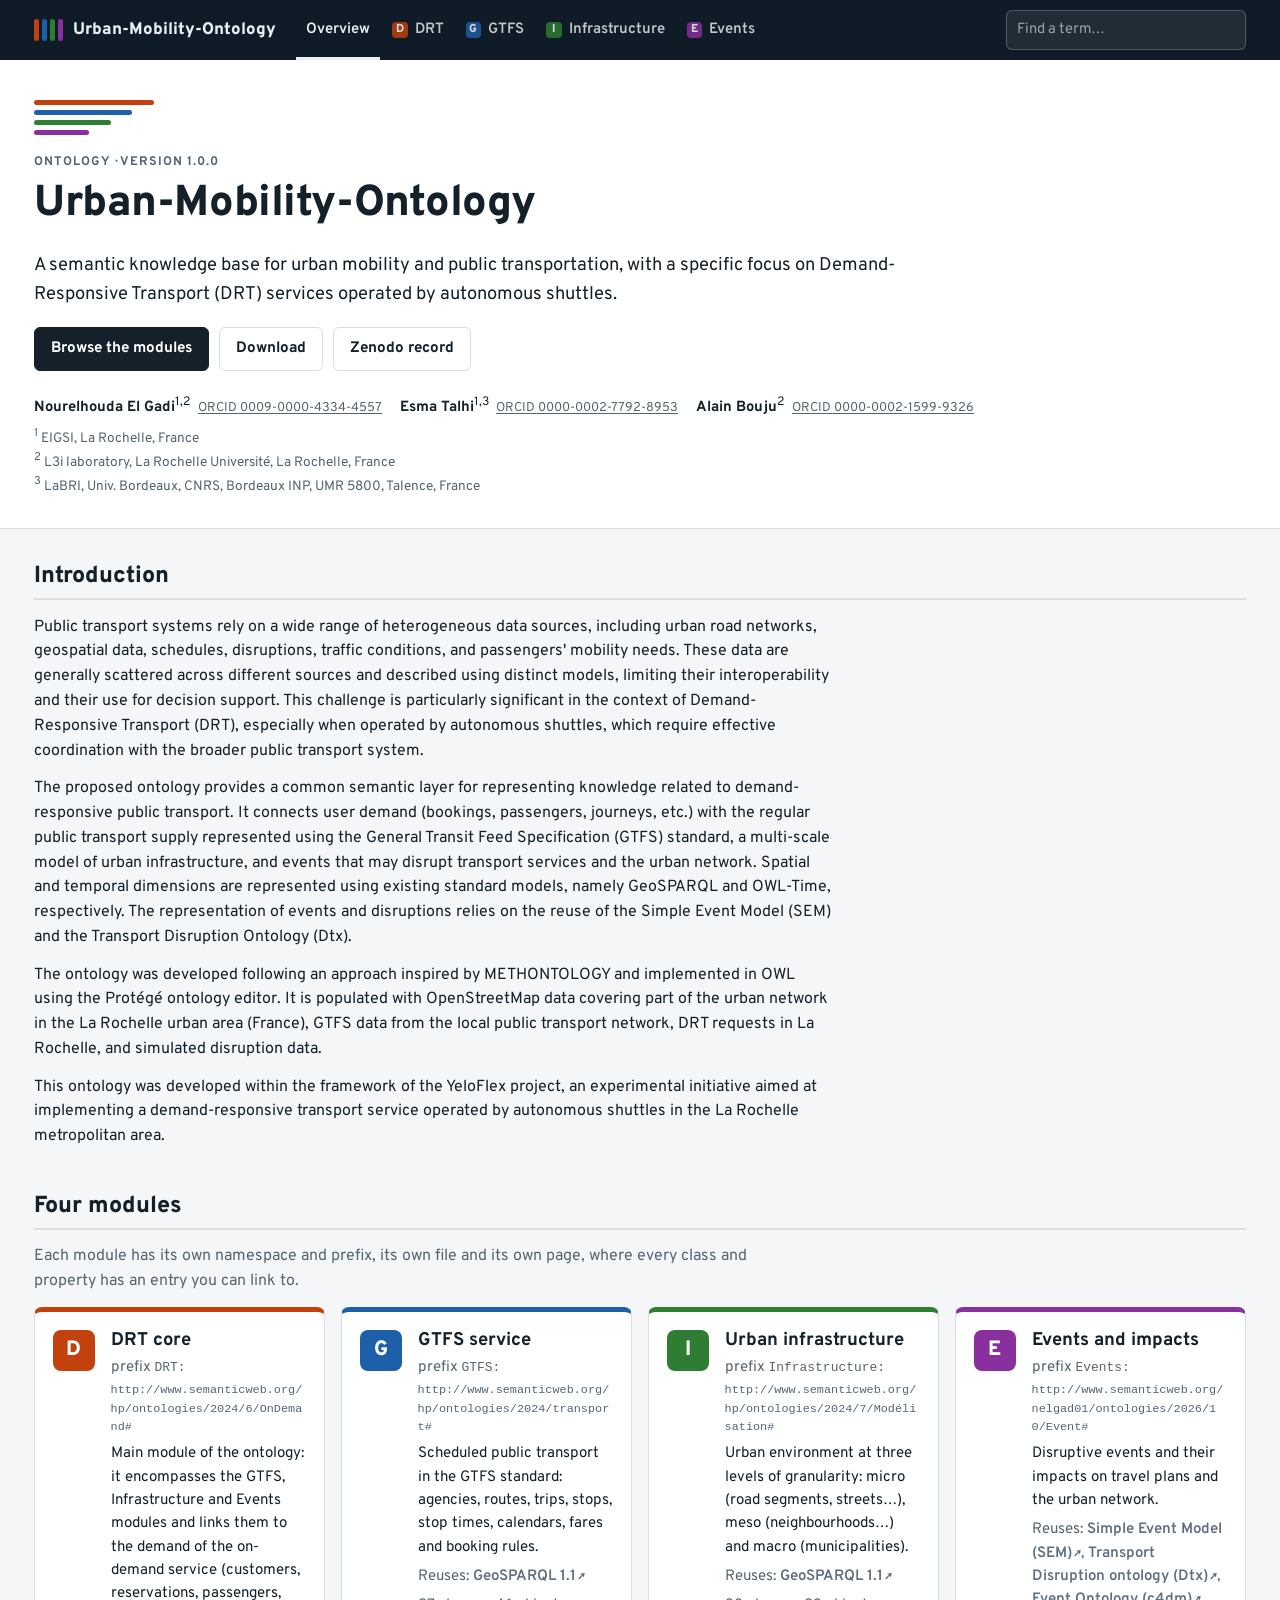
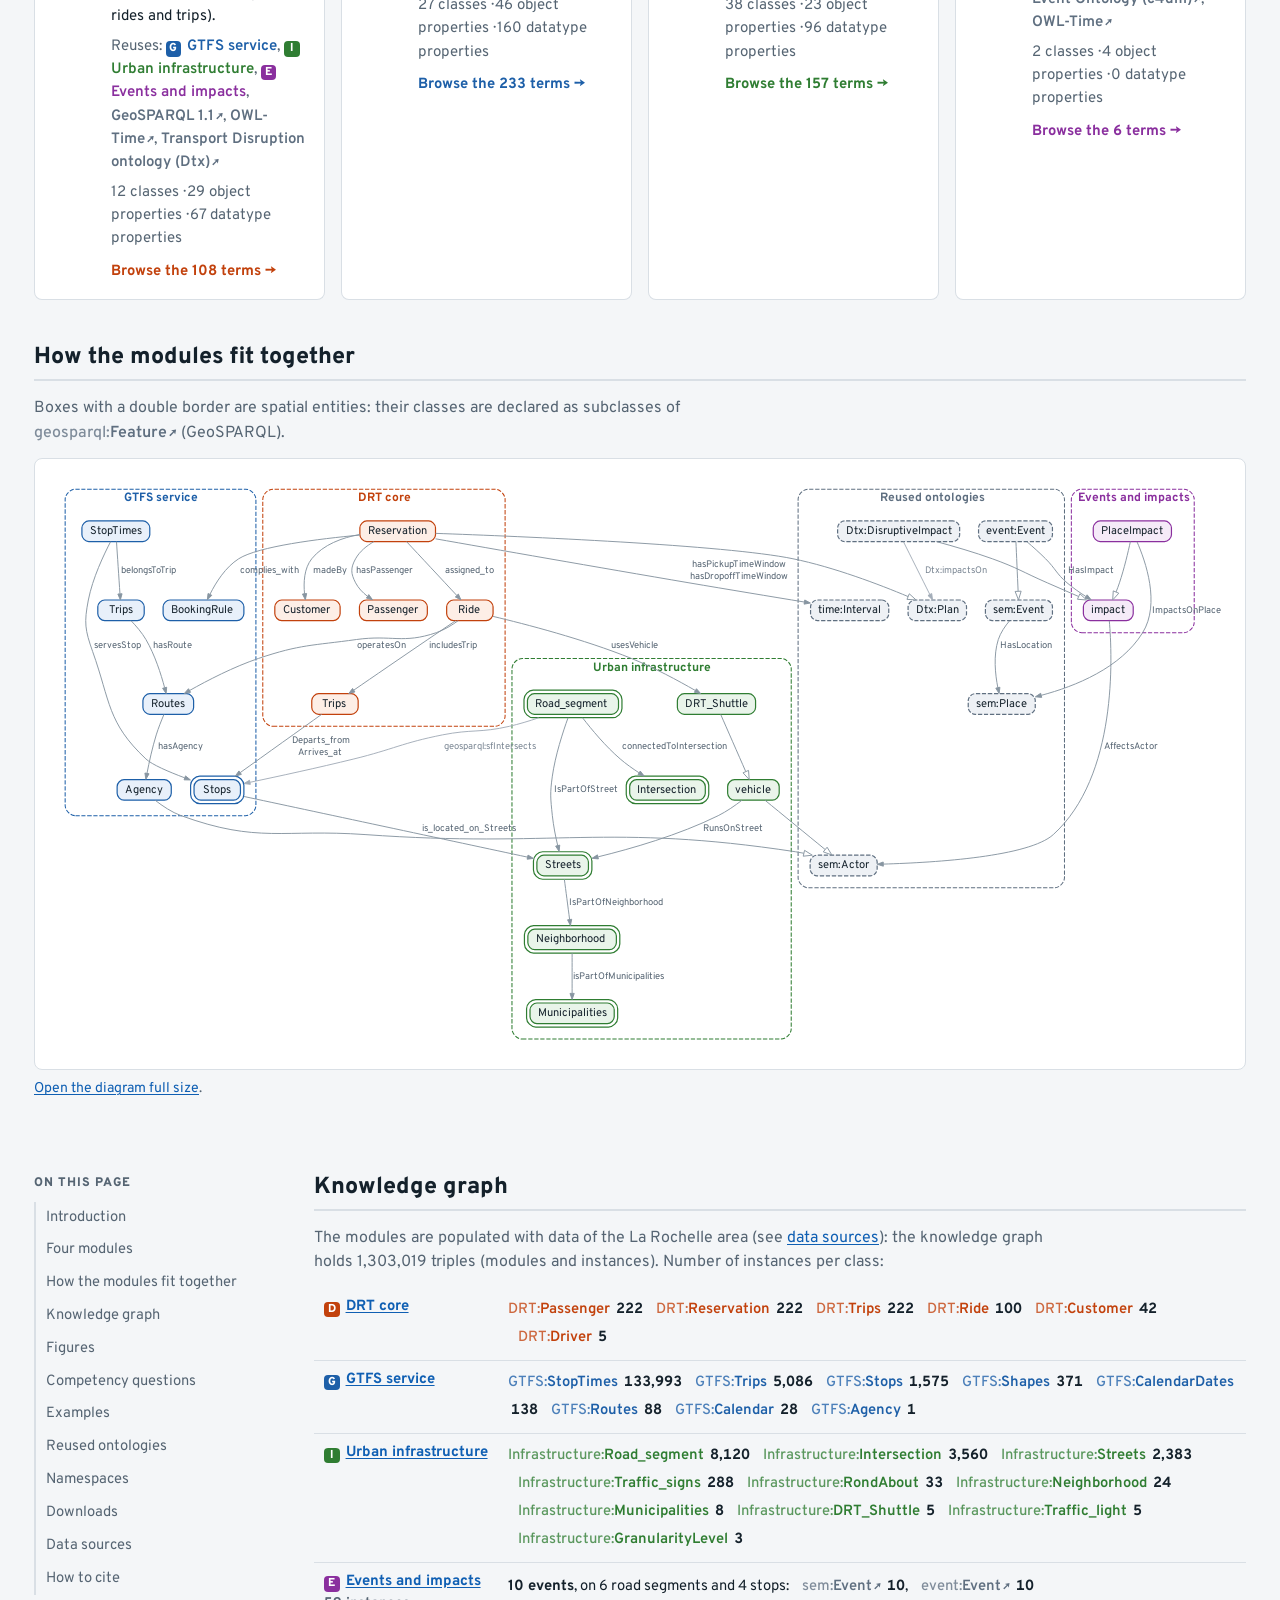
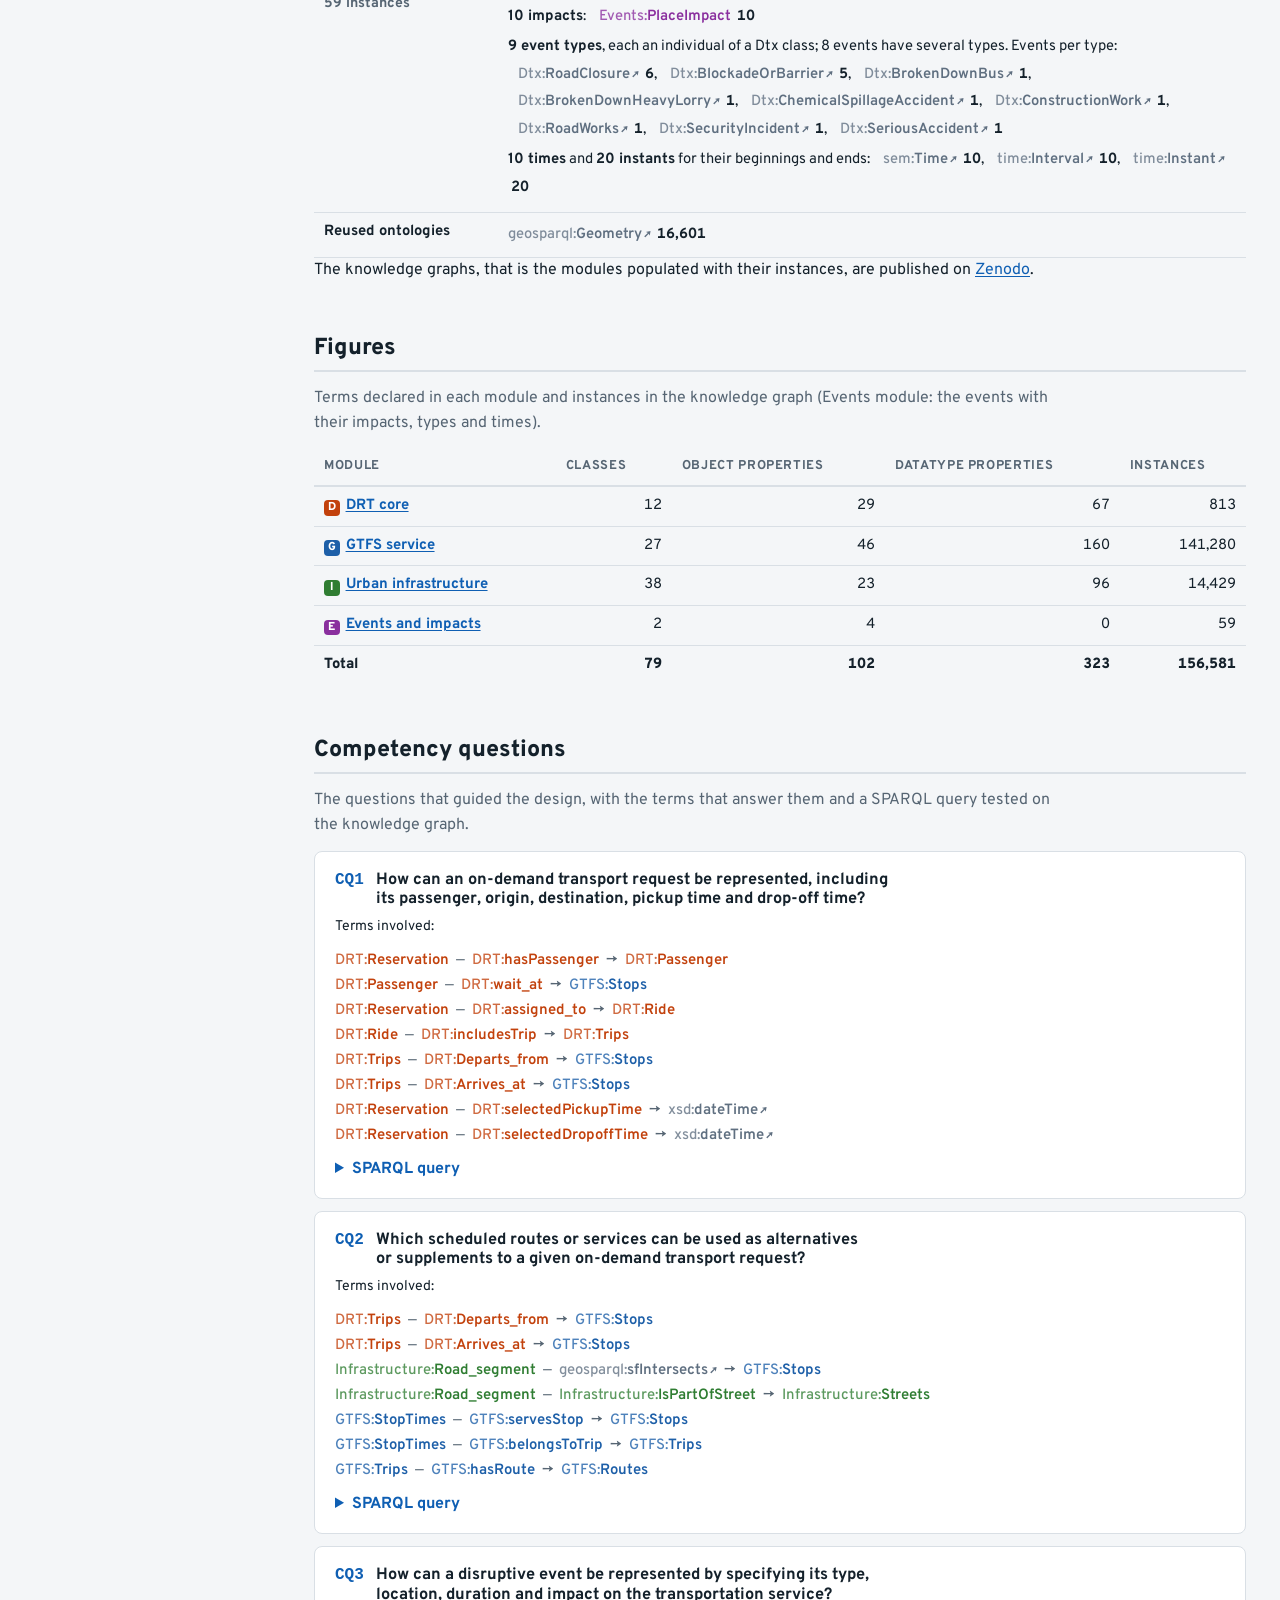
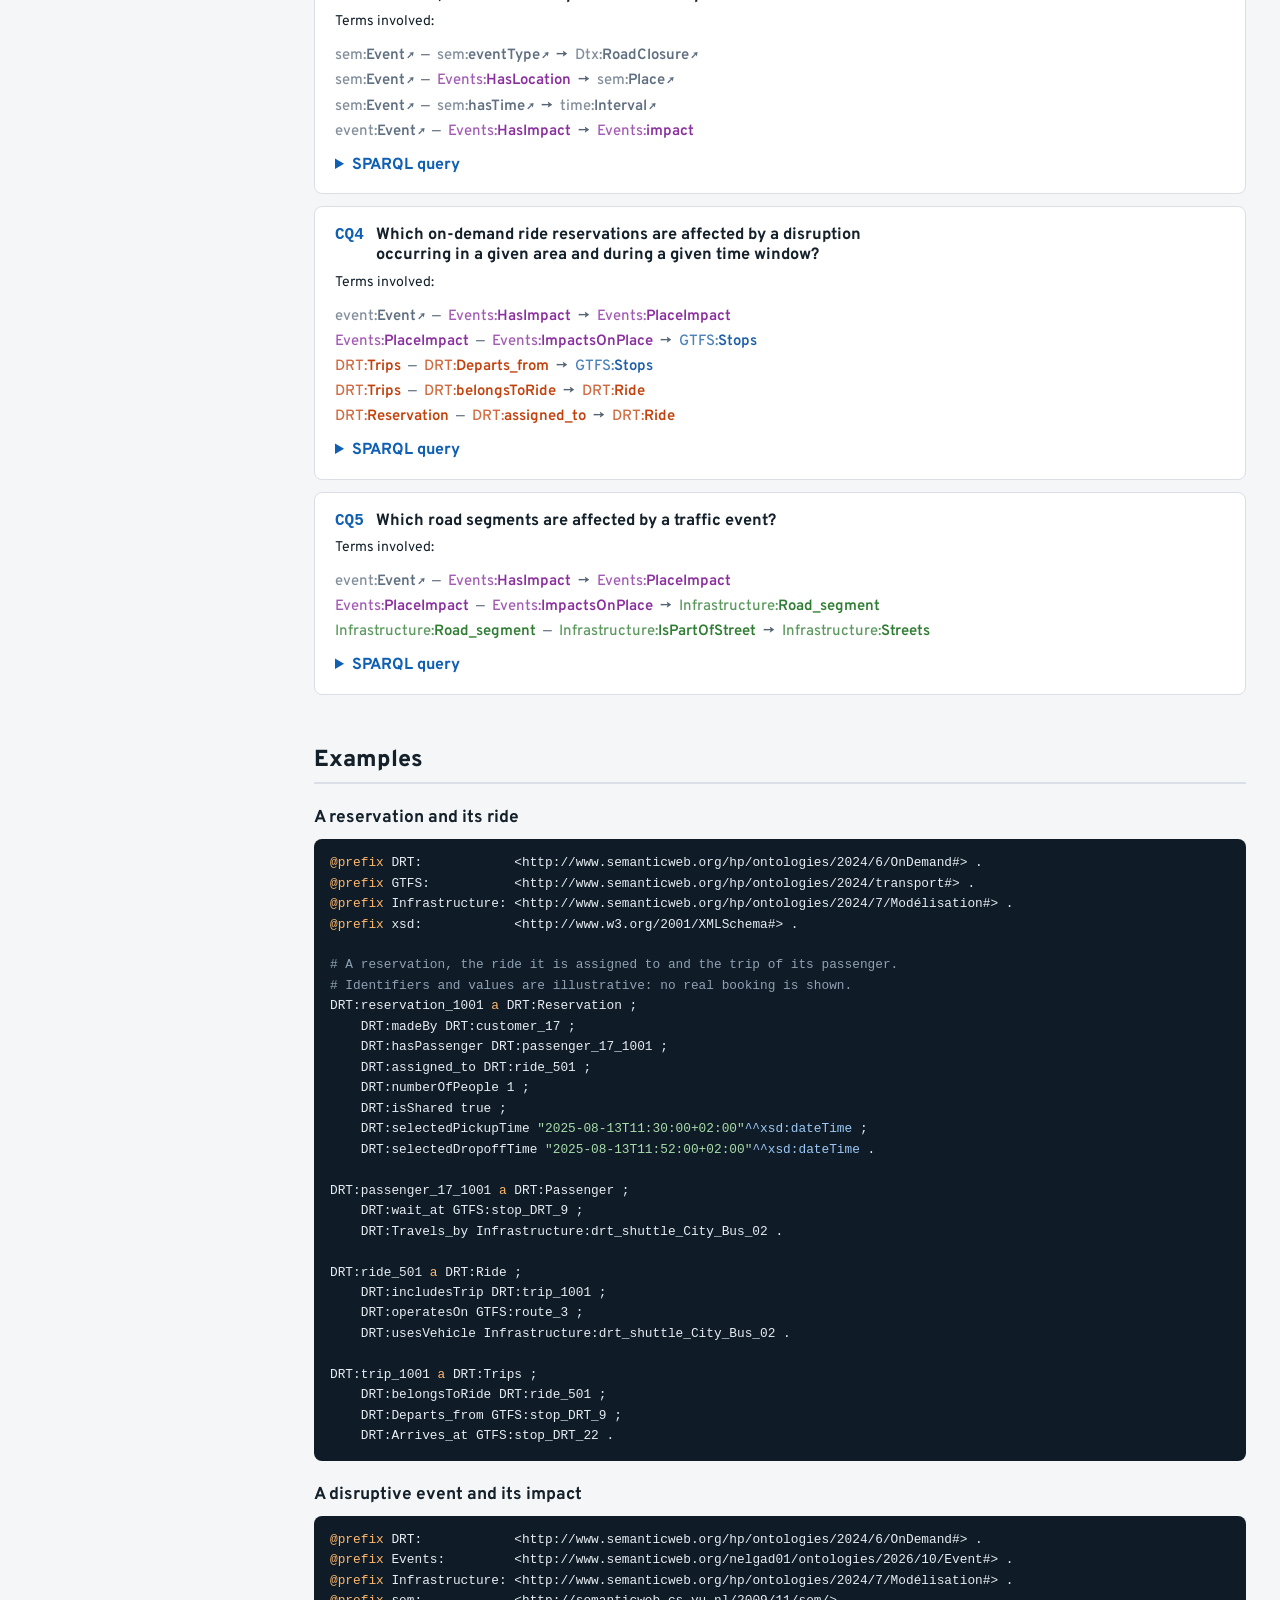
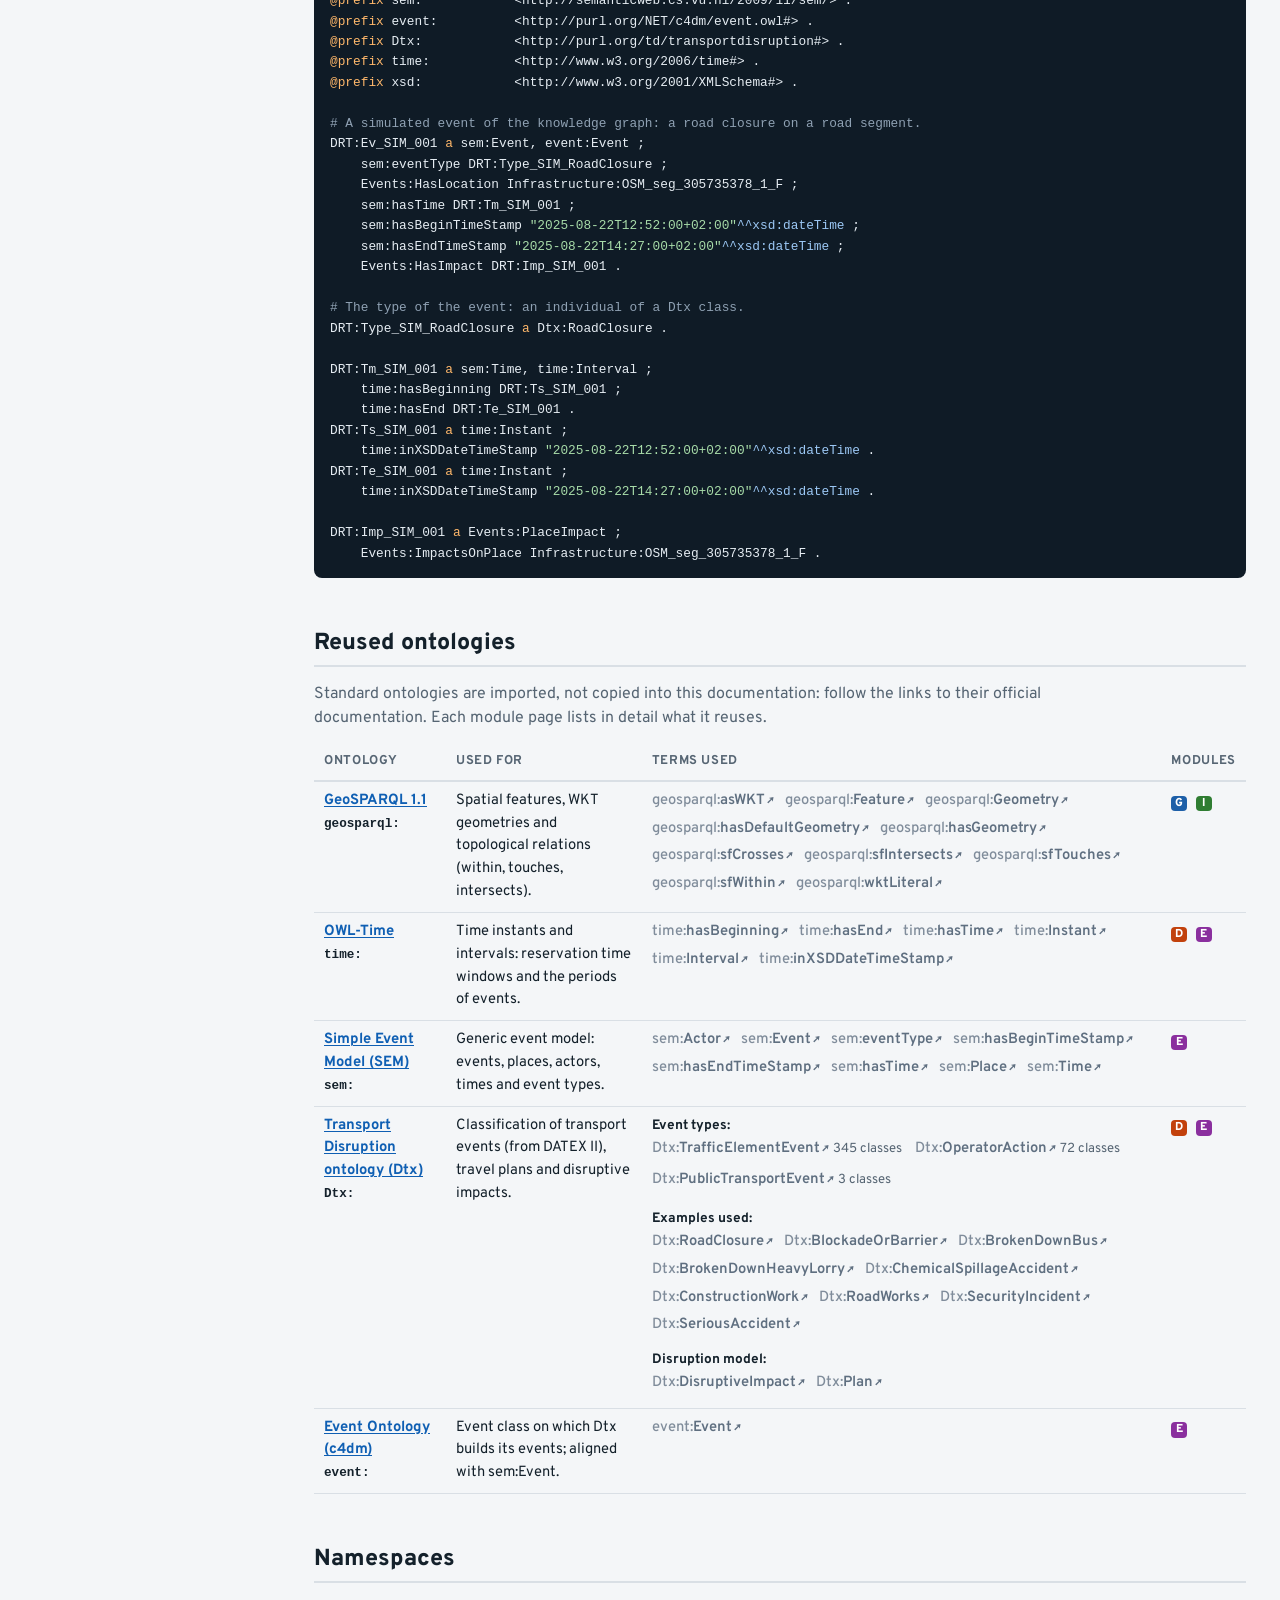
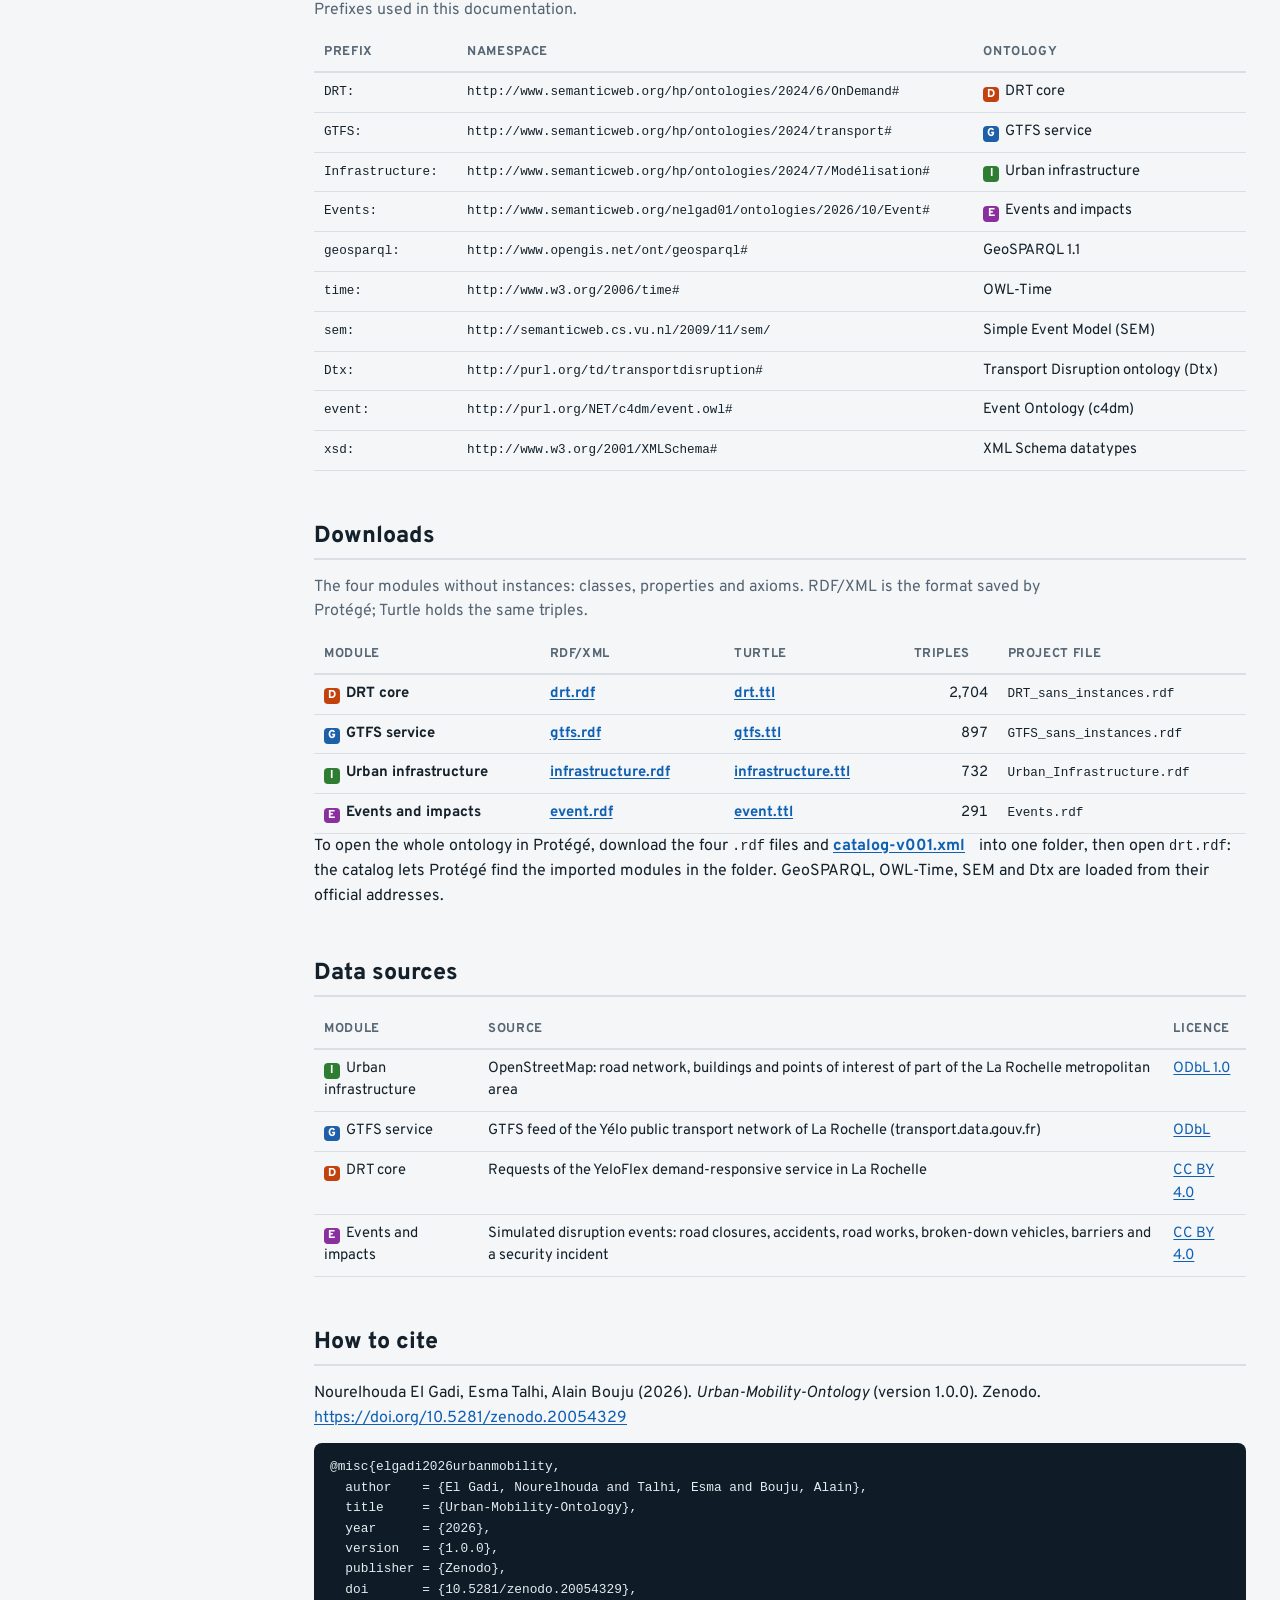
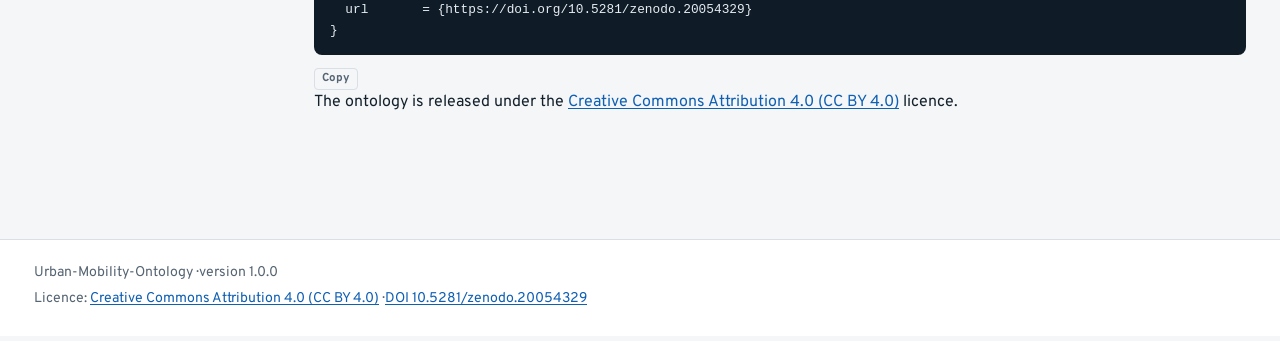
==== commit f6f11484: "Update index.html" ====
--- a/index.html
+++ b/index.html
@@ -34,7 +34,7 @@
   </div>
 </section>
 <div class="band"><div class="wrap">
-    <section class="block narrow" id="introduction"><h2>Introduction</h2><p>Public transport systems rely on a wide range of heterogeneous data sources, including urban road networks, geospatial data, schedules, disruptions, traffic conditions, and passengers&#x27; mobility needs. These data are generally scattered across different sources and described using distinct models, limiting their interoperability and their use for decision support. This challenge is particularly significant in the context of Demand-Responsive Transport (DRT), especially when operated by autonomous shuttles, which require effective coordination with the broader public transport system.</p><p>The proposed ontology provides a common semantic layer for representing knowledge related to demand-responsive public transport. It connects user demand (bookings, passengers, journeys, etc.) with the regular public transport supply represented using the General Transit Feed Specification (GTFS) standard, a multi-scale model of urban infrastructure, and events that may disrupt transport services and the urban network. Spatial and temporal dimensions are represented using existing standard models, namely GeoSPARQL and OWL-Time, respectively. The representation of events and disruptions relies on the reuse of the Simple Event Model (SEM) and the Transport Disruption Ontology (Dtx).</p><p>The ontology was developed following an approach inspired by METHONTOLOGY and implemented in OWL using the Protégé ontology editor. It is populated with OpenStreetMap data covering part of the urban network in the La Rochelle metropolitan area (France), GTFS data from the local public transport network, DRT requests in La Rochelle, and simulated disruption data.</p><p>This ontology was developed within the framework of the YeloFlex project, an experimental initiative aimed at implementing a demand-responsive transport service operated by autonomous shuttles in the La Rochelle metropolitan area.</p>
+    <section class="block narrow" id="introduction"><h2>Introduction</h2><p>Public transport systems rely on a wide range of heterogeneous data sources, including urban road networks, geospatial data, schedules, disruptions, traffic conditions, and passengers&#x27; mobility needs. These data are generally scattered across different sources and described using distinct models, limiting their interoperability and their use for decision support. This challenge is particularly significant in the context of Demand-Responsive Transport (DRT), especially when operated by autonomous shuttles, which require effective coordination with the broader public transport system.</p><p>The proposed ontology provides a common semantic layer for representing knowledge related to demand-responsive public transport. It connects user demand (bookings, passengers, journeys, etc.) with the regular public transport supply represented using the General Transit Feed Specification (GTFS) standard, a multi-scale model of urban infrastructure, and events that may disrupt transport services and the urban network. Spatial and temporal dimensions are represented using existing standard models, namely GeoSPARQL and OWL-Time, respectively. The representation of events and disruptions relies on the reuse of the Simple Event Model (SEM) and the Transport Disruption Ontology (Dtx).</p><p>The ontology was developed following an approach inspired by METHONTOLOGY and implemented in OWL using the Protégé ontology editor. It is populated with OpenStreetMap data covering part of the urban network in the La Rochelle urban area (France), GTFS data from the local public transport network, DRT requests in La Rochelle, and simulated disruption data.</p><p>This ontology was developed within the framework of the YeloFlex project, an experimental initiative aimed at implementing a demand-responsive transport service operated by autonomous shuttles in the La Rochelle metropolitan area.</p>
       </section>
     <section class="block" id="modules"><h2>Four modules</h2><p class="sub">Each module has its own namespace and prefix, its own file and its own page, where every class and property has an entry you can link to.</p><div class="mod-grid"><article class="mod-card m-drt"><span class="line-badge m-drt lg" aria-hidden="true">D</span><div><h3><a href="drt.html">DRT core</a></h3><p class="pfx-line">prefix <code>DRT:</code><code class="ns-small">http://www.semanticweb.org/hp/ontologies/2024/6/OnDemand#</code></p><p>Main module of the ontology: it encompasses the GTFS, Infrastructure and Events modules and links them to the demand of the on-demand service (customers, reservations, passengers, rides and trips).</p><p class="mod-reuse">Reuses: <a class="t m-gtfs" href="gtfs.html"><span class="line-badge m-gtfs xs" aria-hidden="true">G</span>GTFS service</a>, <a class="t m-infra" href="infrastructure.html"><span class="line-badge m-infra xs" aria-hidden="true">I</span>Urban infrastructure</a>, <a class="t m-event" href="event.html"><span class="line-badge m-event xs" aria-hidden="true">E</span>Events and impacts</a>, <a class="t ext" href="https://docs.ogc.org/is/22-047r1/22-047r1.html" target="_blank" rel="noopener">GeoSPARQL 1.1<span class="ext-mark" aria-hidden="true">↗</span></a>, <a class="t ext" href="https://www.w3.org/TR/owl-time/" target="_blank" rel="noopener">OWL-Time<span class="ext-mark" aria-hidden="true">↗</span></a>, <a class="t ext" href="https://transportdisruption.github.io/transportdisruption.html" target="_blank" rel="noopener">Transport Disruption ontology (Dtx)<span class="ext-mark" aria-hidden="true">↗</span></a></p><p class="mod-count">12 classes · 29 object properties · 67 datatype properties</p><a class="go" href="drt.html">Browse the 108 terms →</a></div></article><article class="mod-card m-gtfs"><span class="line-badge m-gtfs lg" aria-hidden="true">G</span><div><h3><a href="gtfs.html">GTFS service</a></h3><p class="pfx-line">prefix <code>GTFS:</code><code class="ns-small">http://www.semanticweb.org/hp/ontologies/2024/transport#</code></p><p>Scheduled public transport in the GTFS standard: agencies, routes, trips, stops, stop times, calendars, fares and booking rules.</p><p class="mod-reuse">Reuses: <a class="t ext" href="https://docs.ogc.org/is/22-047r1/22-047r1.html" target="_blank" rel="noopener">GeoSPARQL 1.1<span class="ext-mark" aria-hidden="true">↗</span></a></p><p class="mod-count">27 classes · 46 object properties · 160 datatype properties</p><a class="go" href="gtfs.html">Browse the 233 terms →</a></div></article><article class="mod-card m-infra"><span class="line-badge m-infra lg" aria-hidden="true">I</span><div><h3><a href="infrastructure.html">Urban infrastructure</a></h3><p class="pfx-line">prefix <code>Infrastructure:</code><code class="ns-small">http://www.semanticweb.org/hp/ontologies/2024/7/Modélisation#</code></p><p>Urban environment at three levels of granularity: micro (road segments, streets…), meso (neighbourhoods…) and macro (municipalities).</p><p class="mod-reuse">Reuses: <a class="t ext" href="https://docs.ogc.org/is/22-047r1/22-047r1.html" target="_blank" rel="noopener">GeoSPARQL 1.1<span class="ext-mark" aria-hidden="true">↗</span></a></p><p class="mod-count">38 classes · 23 object properties · 96 datatype properties</p><a class="go" href="infrastructure.html">Browse the 157 terms →</a></div></article><article class="mod-card m-event"><span class="line-badge m-event lg" aria-hidden="true">E</span><div><h3><a href="event.html">Events and impacts</a></h3><p class="pfx-line">prefix <code>Events:</code><code class="ns-small">http://www.semanticweb.org/nelgad01/ontologies/2026/10/Event#</code></p><p>Disruptive events and their impacts on travel plans and the urban network.</p><p class="mod-reuse">Reuses: <a class="t ext" href="https://semanticweb.cs.vu.nl/2009/11/sem/" target="_blank" rel="noopener">Simple Event Model (SEM)<span class="ext-mark" aria-hidden="true">↗</span></a>, <a class="t ext" href="https://transportdisruption.github.io/transportdisruption.html" target="_blank" rel="noopener">Transport Disruption ontology (Dtx)<span class="ext-mark" aria-hidden="true">↗</span></a>, <a class="t ext" href="http://motools.sourceforge.net/event/event.html" target="_blank" rel="noopener">Event Ontology (c4dm)<span class="ext-mark" aria-hidden="true">↗</span></a>, <a class="t ext" href="https://www.w3.org/TR/owl-time/" target="_blank" rel="noopener">OWL-Time<span class="ext-mark" aria-hidden="true">↗</span></a></p><p class="mod-count">2 classes · 4 object properties · 0 datatype properties</p><a class="go" href="event.html">Browse the 6 terms →</a></div></article></div></section>
     <section class="block" id="architecture"><h2>How the modules fit together</h2>
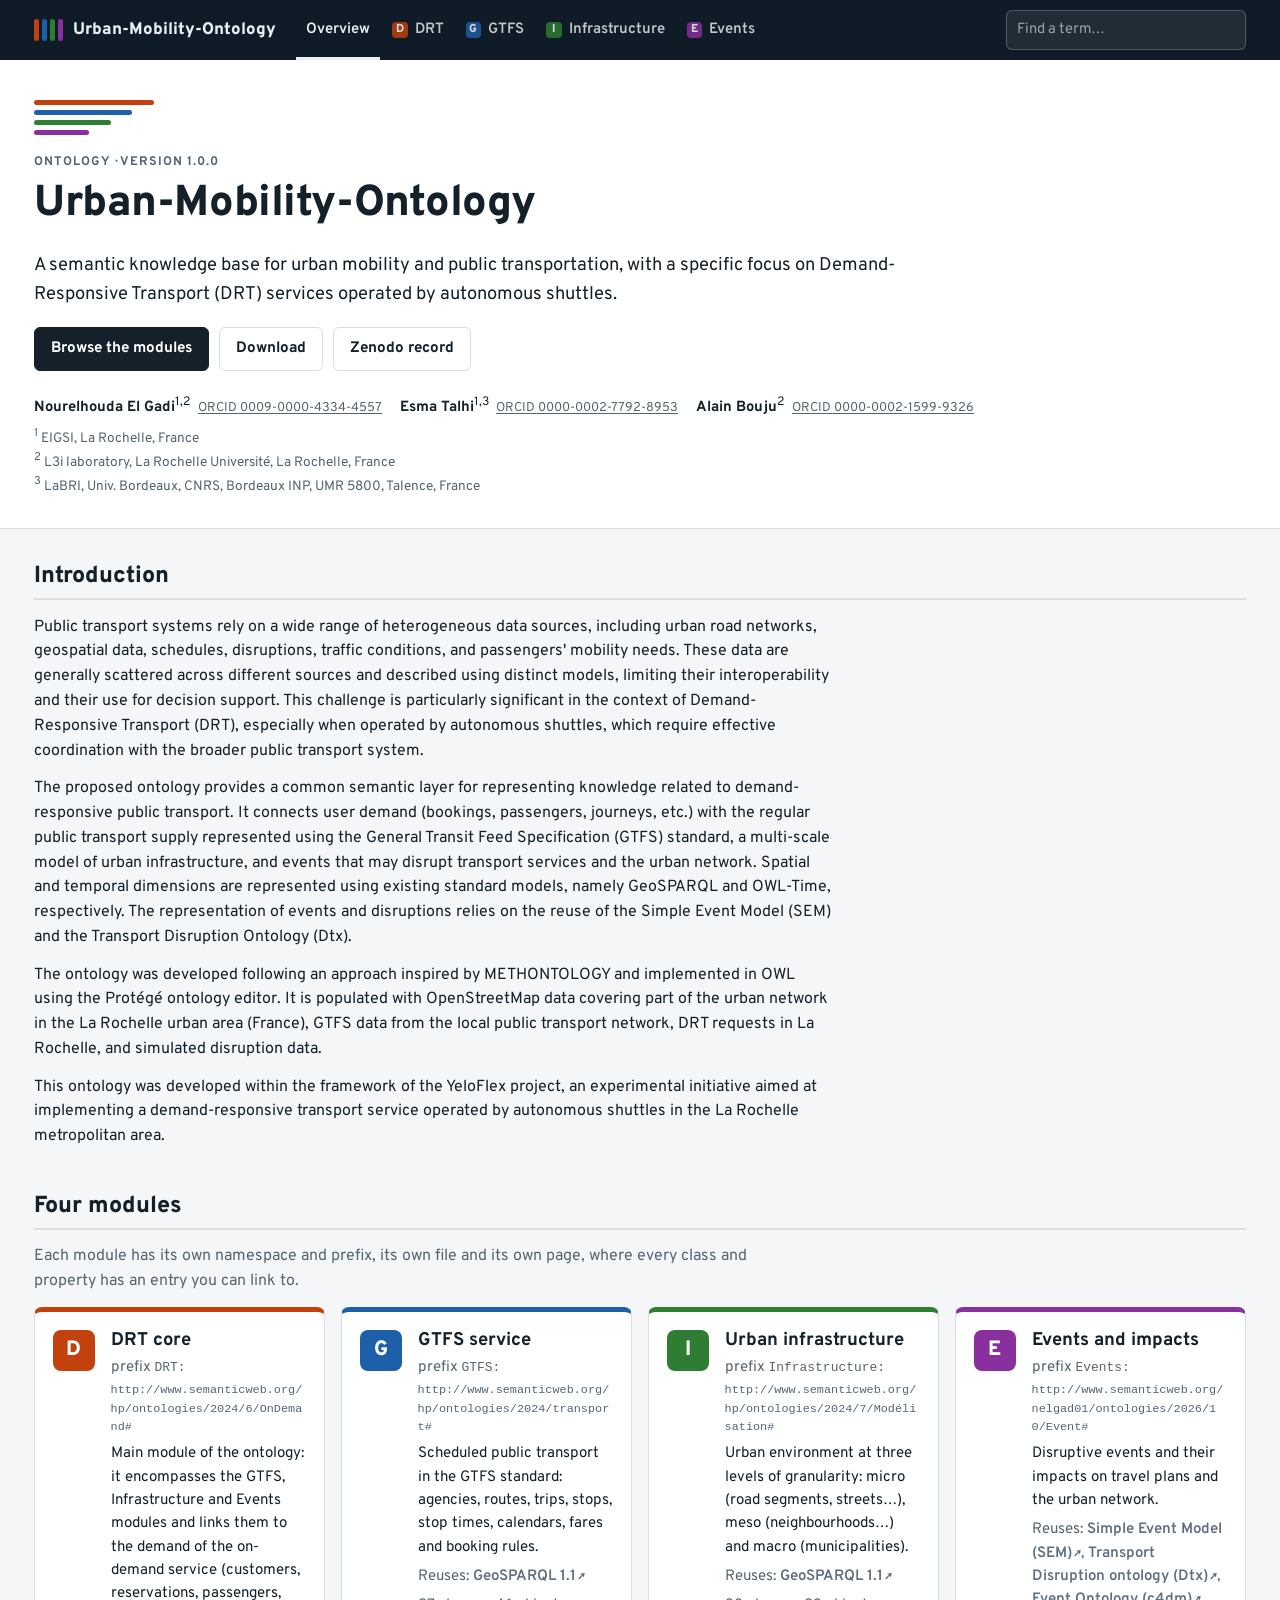
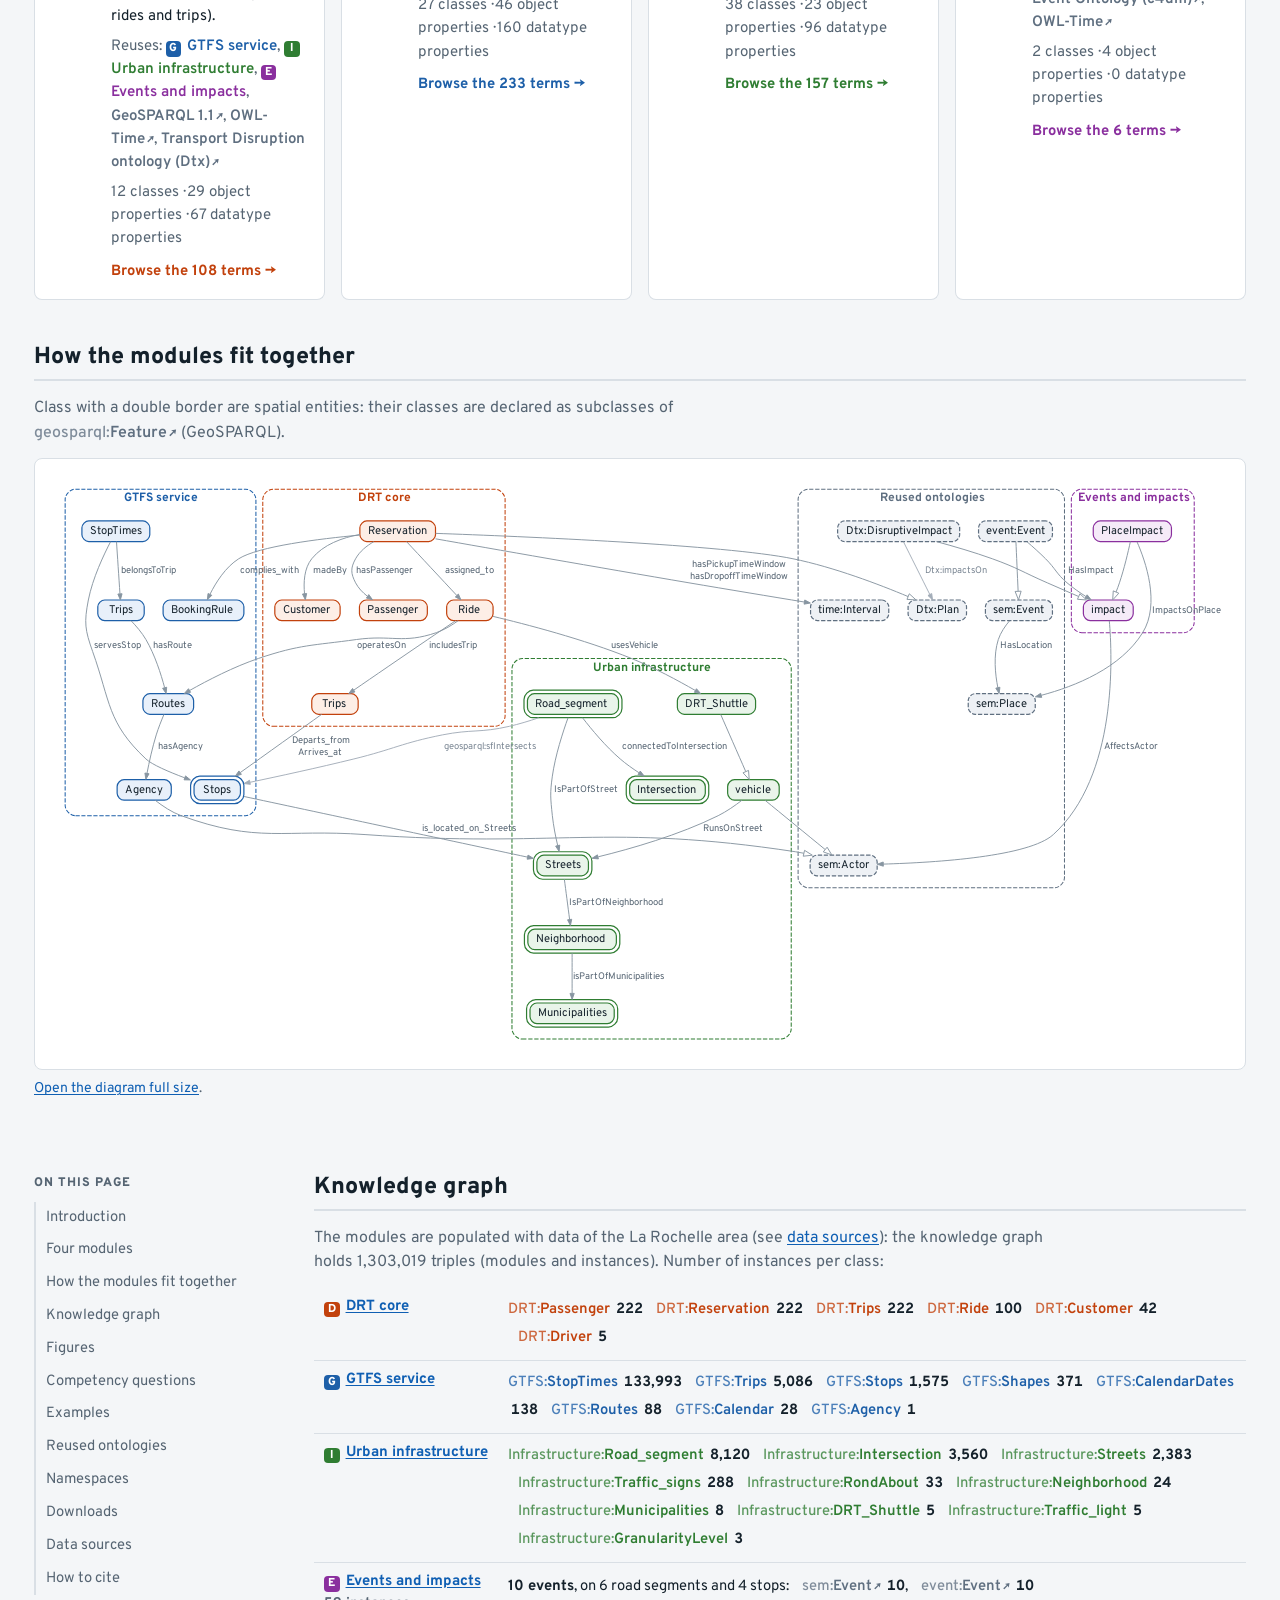
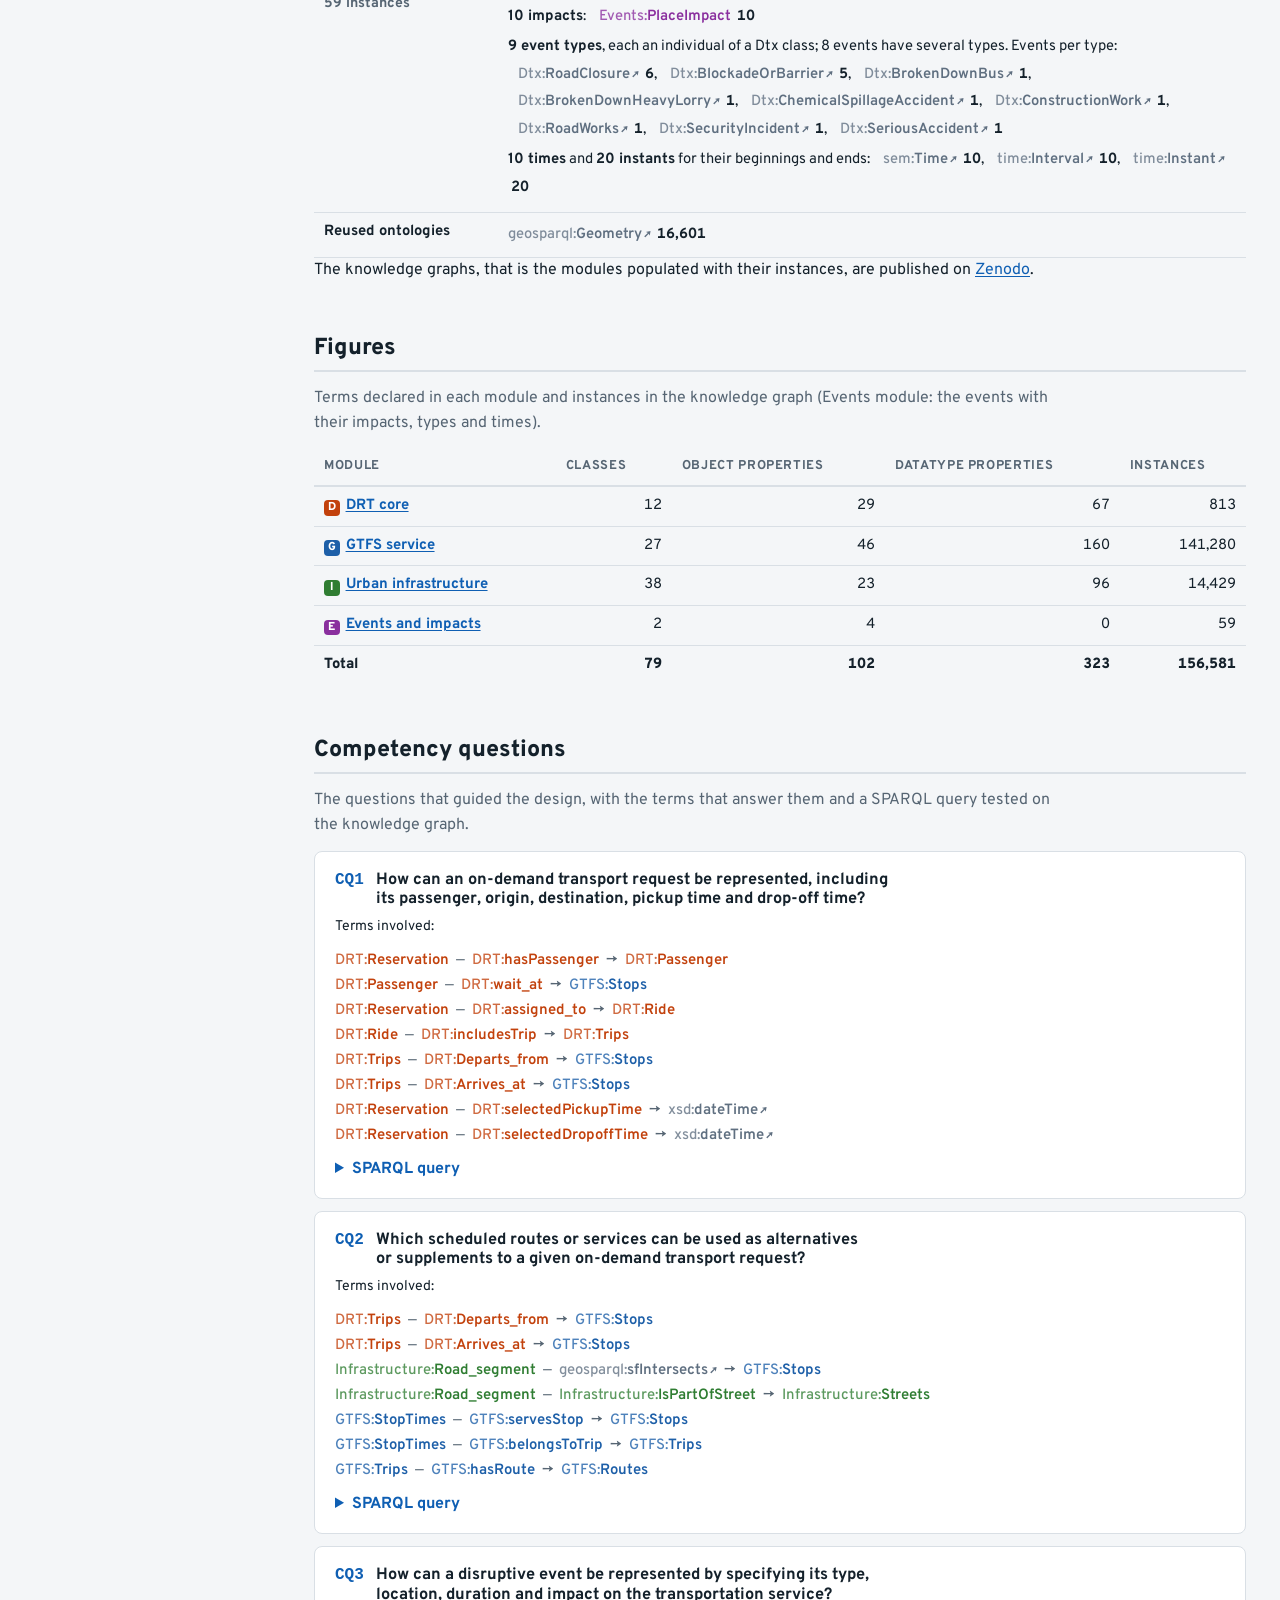
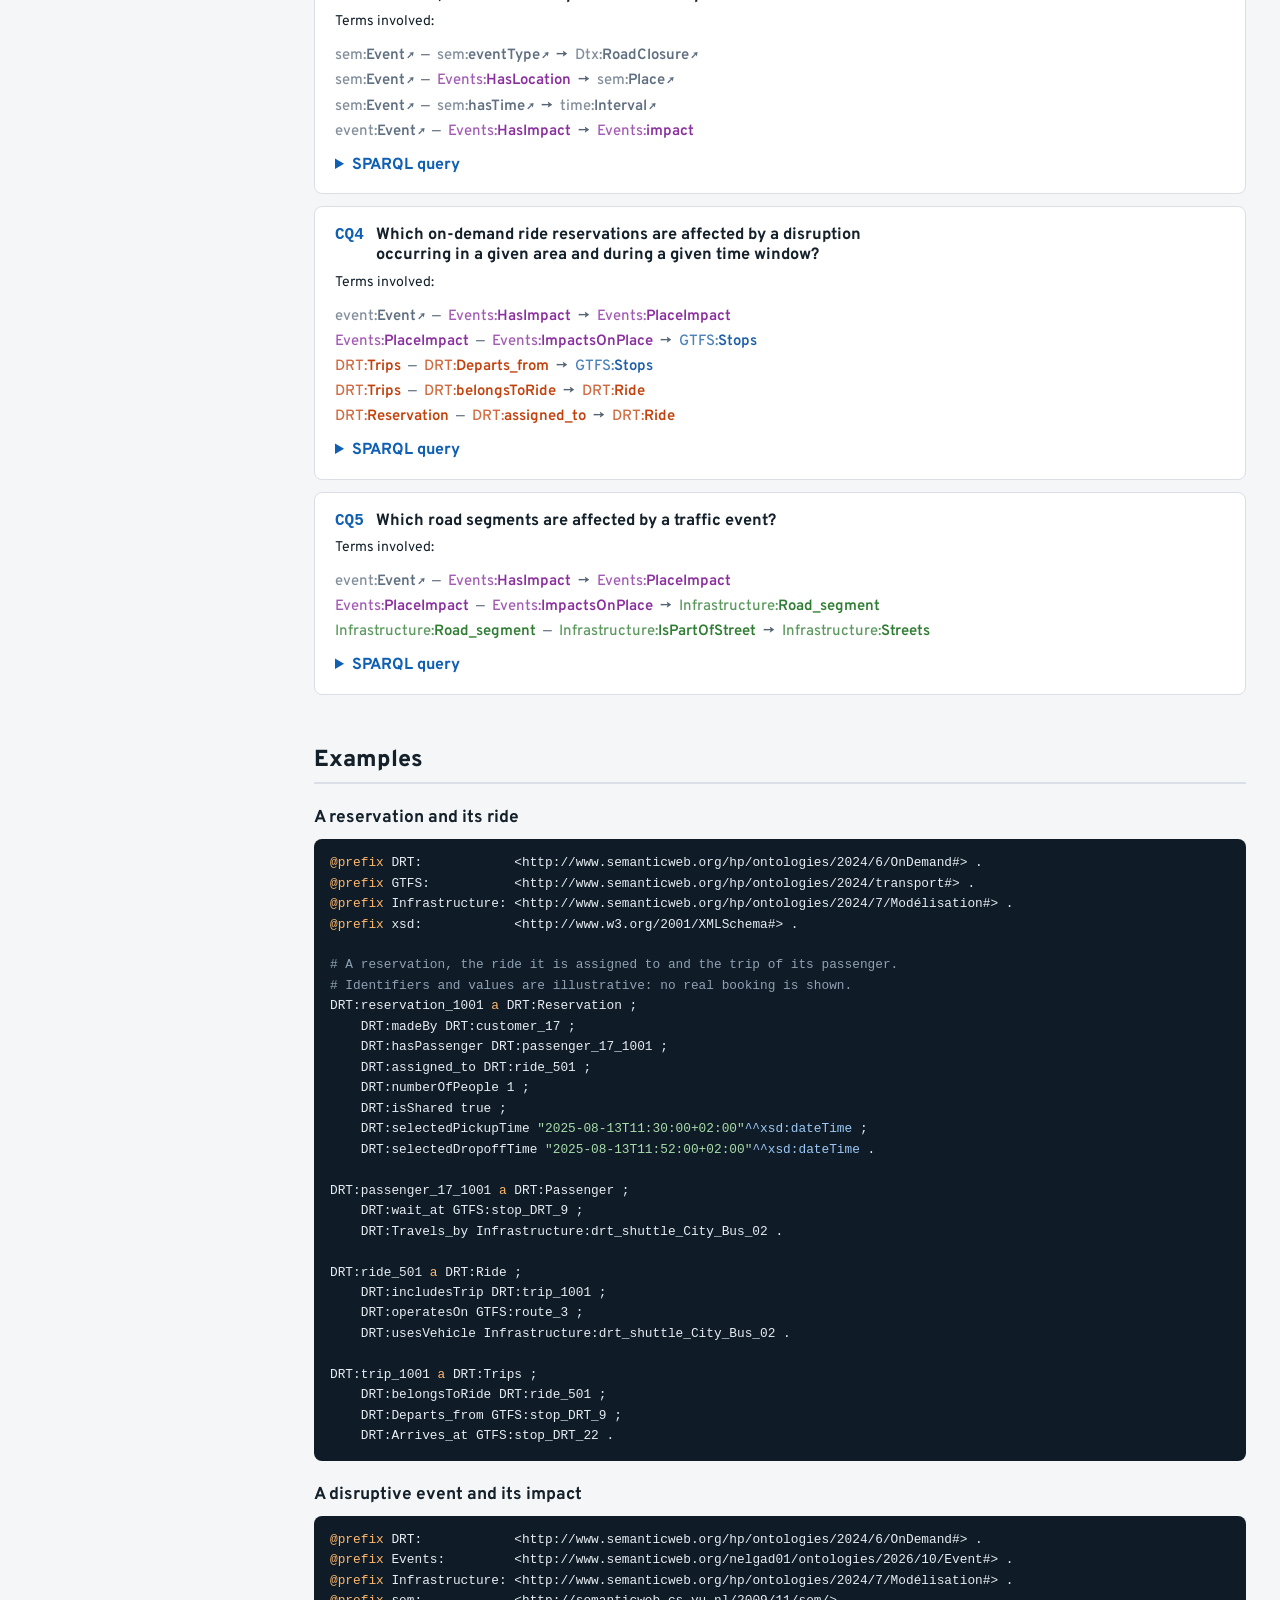
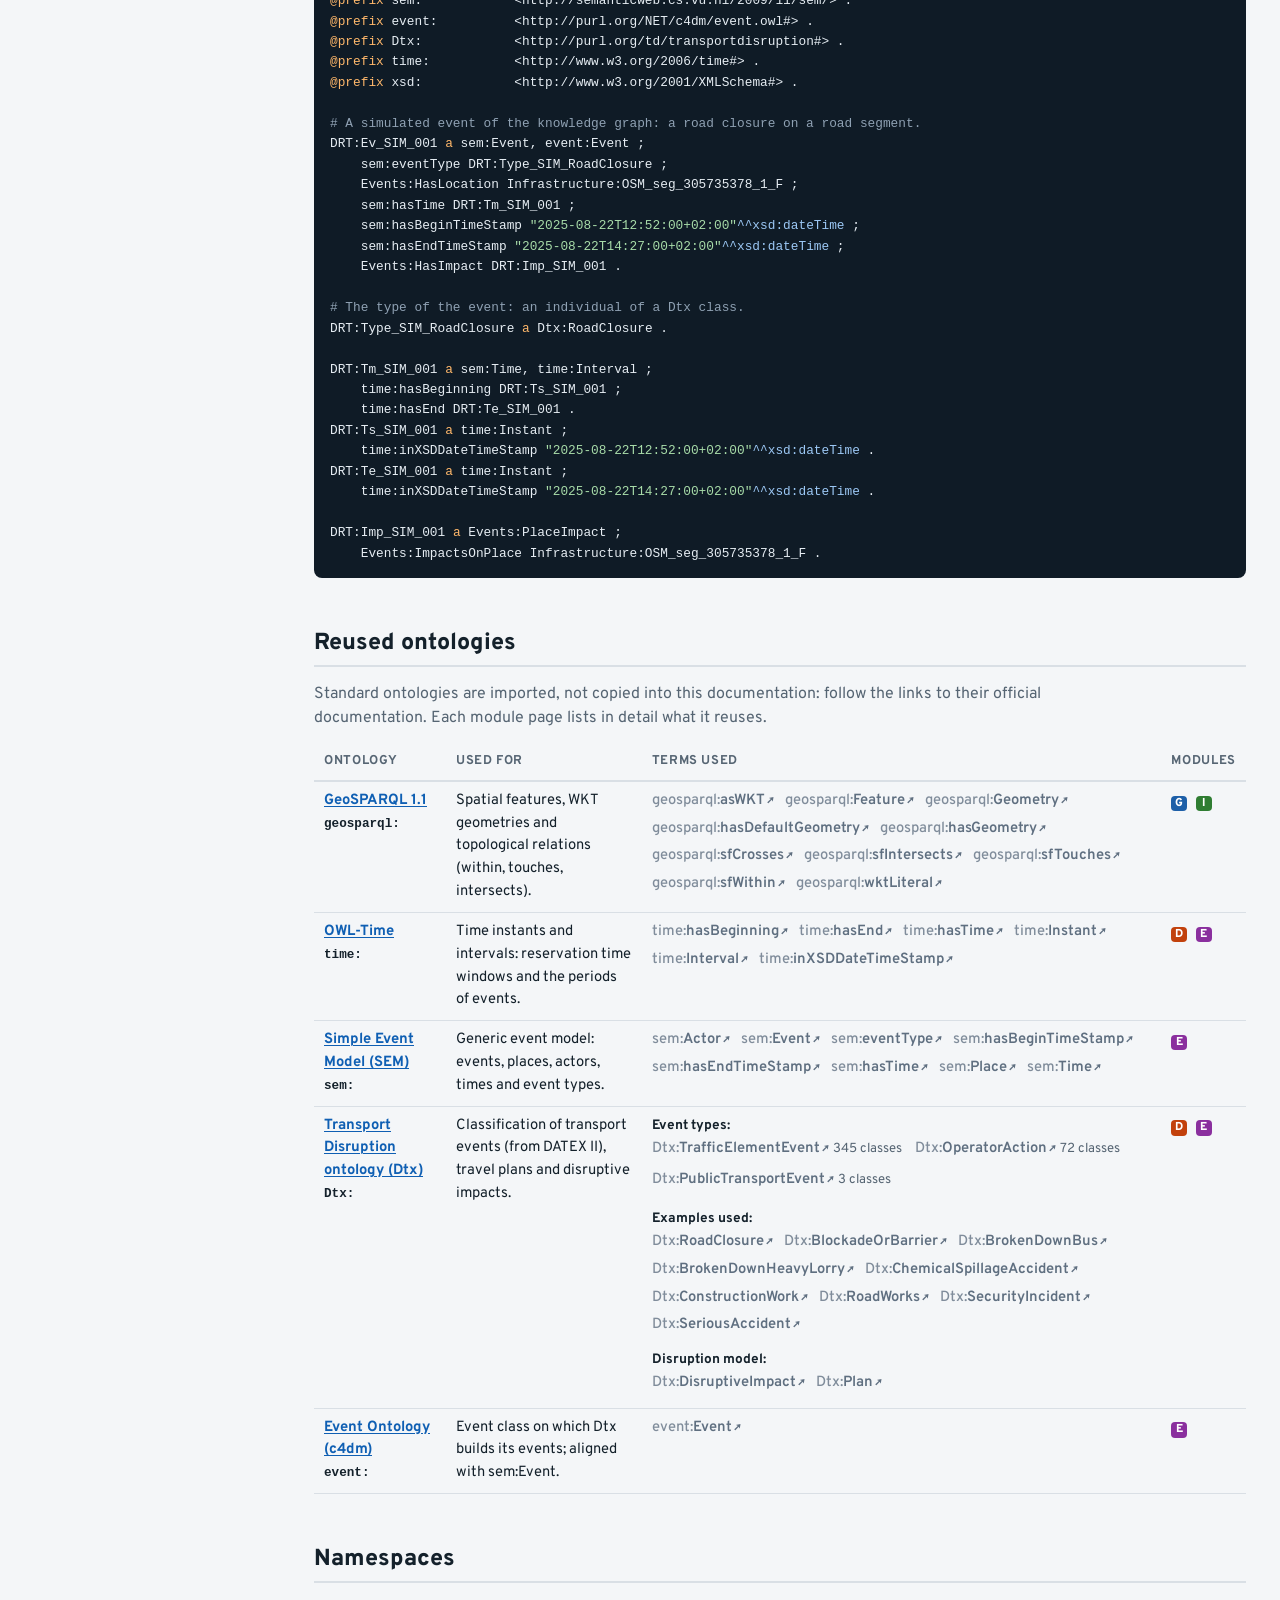
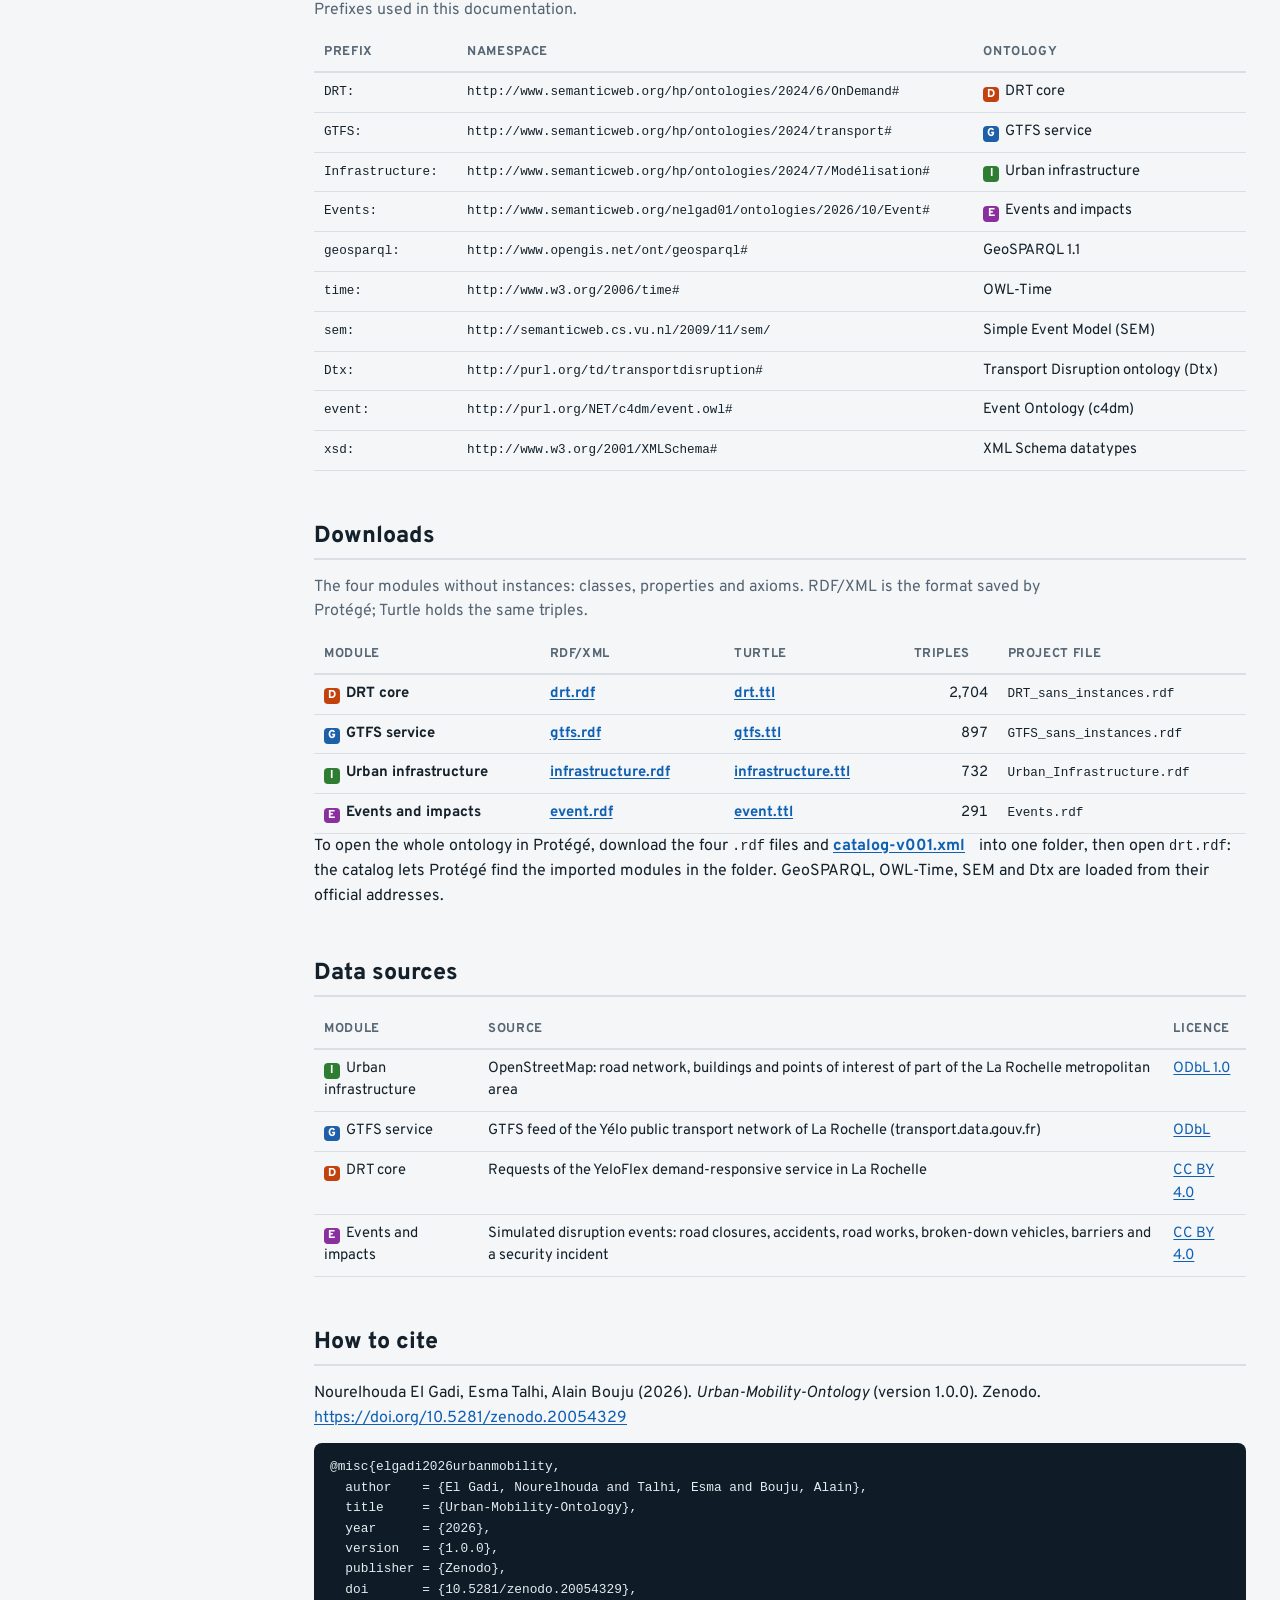
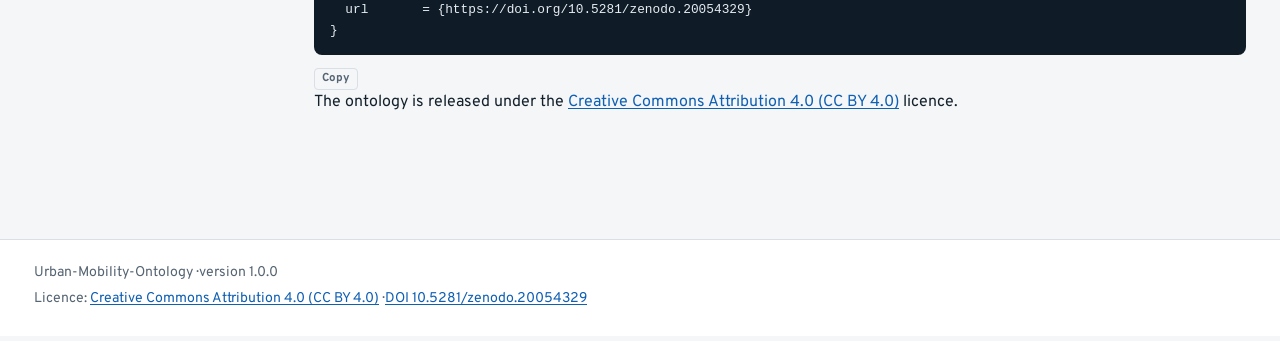
==== commit 4b1a7293: "Update index.html" ====
--- a/index.html
+++ b/index.html
@@ -36,9 +36,9 @@
 <div class="band"><div class="wrap">
     <section class="block narrow" id="introduction"><h2>Introduction</h2><p>Public transport systems rely on a wide range of heterogeneous data sources, including urban road networks, geospatial data, schedules, disruptions, traffic conditions, and passengers&#x27; mobility needs. These data are generally scattered across different sources and described using distinct models, limiting their interoperability and their use for decision support. This challenge is particularly significant in the context of Demand-Responsive Transport (DRT), especially when operated by autonomous shuttles, which require effective coordination with the broader public transport system.</p><p>The proposed ontology provides a common semantic layer for representing knowledge related to demand-responsive public transport. It connects user demand (bookings, passengers, journeys, etc.) with the regular public transport supply represented using the General Transit Feed Specification (GTFS) standard, a multi-scale model of urban infrastructure, and events that may disrupt transport services and the urban network. Spatial and temporal dimensions are represented using existing standard models, namely GeoSPARQL and OWL-Time, respectively. The representation of events and disruptions relies on the reuse of the Simple Event Model (SEM) and the Transport Disruption Ontology (Dtx).</p><p>The ontology was developed following an approach inspired by METHONTOLOGY and implemented in OWL using the Protégé ontology editor. It is populated with OpenStreetMap data covering part of the urban network in the La Rochelle urban area (France), GTFS data from the local public transport network, DRT requests in La Rochelle, and simulated disruption data.</p><p>This ontology was developed within the framework of the YeloFlex project, an experimental initiative aimed at implementing a demand-responsive transport service operated by autonomous shuttles in the La Rochelle metropolitan area.</p>
       </section>
-    <section class="block" id="modules"><h2>Four modules</h2><p class="sub">Each module has its own namespace and prefix, its own file and its own page, where every class and property has an entry you can link to.</p><div class="mod-grid"><article class="mod-card m-drt"><span class="line-badge m-drt lg" aria-hidden="true">D</span><div><h3><a href="drt.html">DRT core</a></h3><p class="pfx-line">prefix <code>DRT:</code><code class="ns-small">http://www.semanticweb.org/hp/ontologies/2024/6/OnDemand#</code></p><p>Main module of the ontology: it encompasses the GTFS, Infrastructure and Events modules and links them to the demand of the on-demand service (customers, reservations, passengers, rides and trips).</p><p class="mod-reuse">Reuses: <a class="t m-gtfs" href="gtfs.html"><span class="line-badge m-gtfs xs" aria-hidden="true">G</span>GTFS service</a>, <a class="t m-infra" href="infrastructure.html"><span class="line-badge m-infra xs" aria-hidden="true">I</span>Urban infrastructure</a>, <a class="t m-event" href="event.html"><span class="line-badge m-event xs" aria-hidden="true">E</span>Events and impacts</a>, <a class="t ext" href="https://docs.ogc.org/is/22-047r1/22-047r1.html" target="_blank" rel="noopener">GeoSPARQL 1.1<span class="ext-mark" aria-hidden="true">↗</span></a>, <a class="t ext" href="https://www.w3.org/TR/owl-time/" target="_blank" rel="noopener">OWL-Time<span class="ext-mark" aria-hidden="true">↗</span></a>, <a class="t ext" href="https://transportdisruption.github.io/transportdisruption.html" target="_blank" rel="noopener">Transport Disruption ontology (Dtx)<span class="ext-mark" aria-hidden="true">↗</span></a></p><p class="mod-count">12 classes · 29 object properties · 67 datatype properties</p><a class="go" href="drt.html">Browse the 108 terms →</a></div></article><article class="mod-card m-gtfs"><span class="line-badge m-gtfs lg" aria-hidden="true">G</span><div><h3><a href="gtfs.html">GTFS service</a></h3><p class="pfx-line">prefix <code>GTFS:</code><code class="ns-small">http://www.semanticweb.org/hp/ontologies/2024/transport#</code></p><p>Scheduled public transport in the GTFS standard: agencies, routes, trips, stops, stop times, calendars, fares and booking rules.</p><p class="mod-reuse">Reuses: <a class="t ext" href="https://docs.ogc.org/is/22-047r1/22-047r1.html" target="_blank" rel="noopener">GeoSPARQL 1.1<span class="ext-mark" aria-hidden="true">↗</span></a></p><p class="mod-count">27 classes · 46 object properties · 160 datatype properties</p><a class="go" href="gtfs.html">Browse the 233 terms →</a></div></article><article class="mod-card m-infra"><span class="line-badge m-infra lg" aria-hidden="true">I</span><div><h3><a href="infrastructure.html">Urban infrastructure</a></h3><p class="pfx-line">prefix <code>Infrastructure:</code><code class="ns-small">http://www.semanticweb.org/hp/ontologies/2024/7/Modélisation#</code></p><p>Urban environment at three levels of granularity: micro (road segments, streets…), meso (neighbourhoods…) and macro (municipalities).</p><p class="mod-reuse">Reuses: <a class="t ext" href="https://docs.ogc.org/is/22-047r1/22-047r1.html" target="_blank" rel="noopener">GeoSPARQL 1.1<span class="ext-mark" aria-hidden="true">↗</span></a></p><p class="mod-count">38 classes · 23 object properties · 96 datatype properties</p><a class="go" href="infrastructure.html">Browse the 157 terms →</a></div></article><article class="mod-card m-event"><span class="line-badge m-event lg" aria-hidden="true">E</span><div><h3><a href="event.html">Events and impacts</a></h3><p class="pfx-line">prefix <code>Events:</code><code class="ns-small">http://www.semanticweb.org/nelgad01/ontologies/2026/10/Event#</code></p><p>Disruptive events and their impacts on travel plans and the urban network.</p><p class="mod-reuse">Reuses: <a class="t ext" href="https://semanticweb.cs.vu.nl/2009/11/sem/" target="_blank" rel="noopener">Simple Event Model (SEM)<span class="ext-mark" aria-hidden="true">↗</span></a>, <a class="t ext" href="https://transportdisruption.github.io/transportdisruption.html" target="_blank" rel="noopener">Transport Disruption ontology (Dtx)<span class="ext-mark" aria-hidden="true">↗</span></a>, <a class="t ext" href="http://motools.sourceforge.net/event/event.html" target="_blank" rel="noopener">Event Ontology (c4dm)<span class="ext-mark" aria-hidden="true">↗</span></a>, <a class="t ext" href="https://www.w3.org/TR/owl-time/" target="_blank" rel="noopener">OWL-Time<span class="ext-mark" aria-hidden="true">↗</span></a></p><p class="mod-count">2 classes · 4 object properties · 0 datatype properties</p><a class="go" href="event.html">Browse the 6 terms →</a></div></article></div></section>
+    <section class="block" id="modules"><h2>Four modules</h2><p class="sub">Each module has its own namespace and prefix, its own file and its own page, where every class and property has an entry you can link to.</p><div class="mod-grid"><article class="mod-card m-drt"><span class="line-badge m-drt lg" aria-hidden="true">D</span><div><h3><a href="drt.html">DRT core</a></h3><p class="pfx-line">prefix <code> DRT:</code><code class="ns-small">http://www.semanticweb.org/hp/ontologies/2024/6/OnDemand#</code></p><p>Main module of the ontology: it encompasses the GTFS, Infrastructure and Events modules and links them to the demand of the on-demand service (customers, reservations, passengers, rides and trips).</p><p class="mod-reuse">Reuses: <a class="t m-gtfs" href="gtfs.html"><span class="line-badge m-gtfs xs" aria-hidden="true">G</span>GTFS service</a>, <a class="t m-infra" href="infrastructure.html"><span class="line-badge m-infra xs" aria-hidden="true">I</span>Urban infrastructure</a>, <a class="t m-event" href="event.html"><span class="line-badge m-event xs" aria-hidden="true">E</span>Events and impacts</a>, <a class="t ext" href="https://docs.ogc.org/is/22-047r1/22-047r1.html" target="_blank" rel="noopener">GeoSPARQL 1.1<span class="ext-mark" aria-hidden="true">↗</span></a>, <a class="t ext" href="https://www.w3.org/TR/owl-time/" target="_blank" rel="noopener">OWL-Time<span class="ext-mark" aria-hidden="true">↗</span></a>, <a class="t ext" href="https://transportdisruption.github.io/transportdisruption.html" target="_blank" rel="noopener">Transport Disruption ontology (Dtx)<span class="ext-mark" aria-hidden="true">↗</span></a></p><p class="mod-count">12 classes · 29 object properties · 67 datatype properties</p><a class="go" href="drt.html">Browse the 108 terms →</a></div></article><article class="mod-card m-gtfs"><span class="line-badge m-gtfs lg" aria-hidden="true">G</span><div><h3><a href="gtfs.html">GTFS service</a></h3><p class="pfx-line">prefix <code> GTFS:</code><code class="ns-small">http://www.semanticweb.org/hp/ontologies/2024/transport#</code></p><p>Scheduled public transport in the GTFS standard: agencies, routes, trips, stops, stop times, calendars, fares and booking rules.</p><p class="mod-reuse">Reuses: <a class="t ext" href="https://docs.ogc.org/is/22-047r1/22-047r1.html" target="_blank" rel="noopener">GeoSPARQL 1.1<span class="ext-mark" aria-hidden="true">↗</span></a></p><p class="mod-count">27 classes · 46 object properties · 160 datatype properties</p><a class="go" href="gtfs.html">Browse the 233 terms →</a></div></article><article class="mod-card m-infra"><span class="line-badge m-infra lg" aria-hidden="true">I</span><div><h3><a href="infrastructure.html">Urban infrastructure</a></h3><p class="pfx-line">prefix <code> Infrastructure:</code><code class="ns-small">http://www.semanticweb.org/hp/ontologies/2024/7/Modélisation#</code></p><p>Urban environment at three levels of granularity: micro (road segments, streets…), meso (neighbourhoods…) and macro (municipalities).</p><p class="mod-reuse">Reuses: <a class="t ext" href="https://docs.ogc.org/is/22-047r1/22-047r1.html" target="_blank" rel="noopener">GeoSPARQL 1.1<span class="ext-mark" aria-hidden="true">↗</span></a></p><p class="mod-count">38 classes · 23 object properties · 96 datatype properties</p><a class="go" href="infrastructure.html">Browse the 157 terms →</a></div></article><article class="mod-card m-event"><span class="line-badge m-event lg" aria-hidden="true">E</span><div><h3><a href="event.html">Events and impacts</a></h3><p class="pfx-line">prefix <code> Events:</code><code class="ns-small">http://www.semanticweb.org/nelgad01/ontologies/2026/10/Event#</code></p><p>Disruptive events and their impacts on travel plans and the urban network.</p><p class="mod-reuse">Reuses: <a class="t ext" href="https://semanticweb.cs.vu.nl/2009/11/sem/" target="_blank" rel="noopener">Simple Event Model (SEM)<span class="ext-mark" aria-hidden="true">↗</span></a>, <a class="t ext" href="https://transportdisruption.github.io/transportdisruption.html" target="_blank" rel="noopener">Transport Disruption ontology (Dtx)<span class="ext-mark" aria-hidden="true">↗</span></a>, <a class="t ext" href="http://motools.sourceforge.net/event/event.html" target="_blank" rel="noopener">Event Ontology (c4dm)<span class="ext-mark" aria-hidden="true">↗</span></a>, <a class="t ext" href="https://www.w3.org/TR/owl-time/" target="_blank" rel="noopener">OWL-Time<span class="ext-mark" aria-hidden="true">↗</span></a></p><p class="mod-count">2 classes · 4 object properties · 0 datatype properties</p><a class="go" href="event.html">Browse the 6 terms →</a></div></article></div></section>
     <section class="block" id="architecture"><h2>How the modules fit together</h2>
-      <p class="sub">Boxes with a double border are spatial entities: their classes are declared as subclasses of <a class="t ext" href="https://docs.ogc.org/is/22-047r1/22-047r1.html#_class_geofeature" title="http://www.opengis.net/ont/geosparql#Feature" target="_blank" rel="noopener"><span class="pfx">geosparql:</span>Feature<span class="ext-mark" aria-hidden="true">↗</span></a> (GeoSPARQL).</p>
+      <p class="sub">Class with a double border are spatial entities: their classes are declared as subclasses of <a class="t ext" href="https://docs.ogc.org/is/22-047r1/22-047r1.html#_class_geofeature" title="http://www.opengis.net/ont/geosparql#Feature" target="_blank" rel="noopener"><span class="pfx">geosparql:</span>Feature<span class="ext-mark" aria-hidden="true">↗</span></a> (GeoSPARQL).</p>
       <figure class="diagram"><div class="diagram-scroll"><div class="diagram-inner" style="min-width:1100px"><svg class="dg" role="img" aria-label="How the four modules and the reused ontologies are connected"
  viewBox="0.00 0.00 1375.60 677.60" xmlns="http://www.w3.org/2000/svg" xmlns:xlink="http://www.w3.org/1999/xlink">
 <g id="graph0" class="graph" transform="scale(1 1) rotate(0) translate(10.8 666.8)">
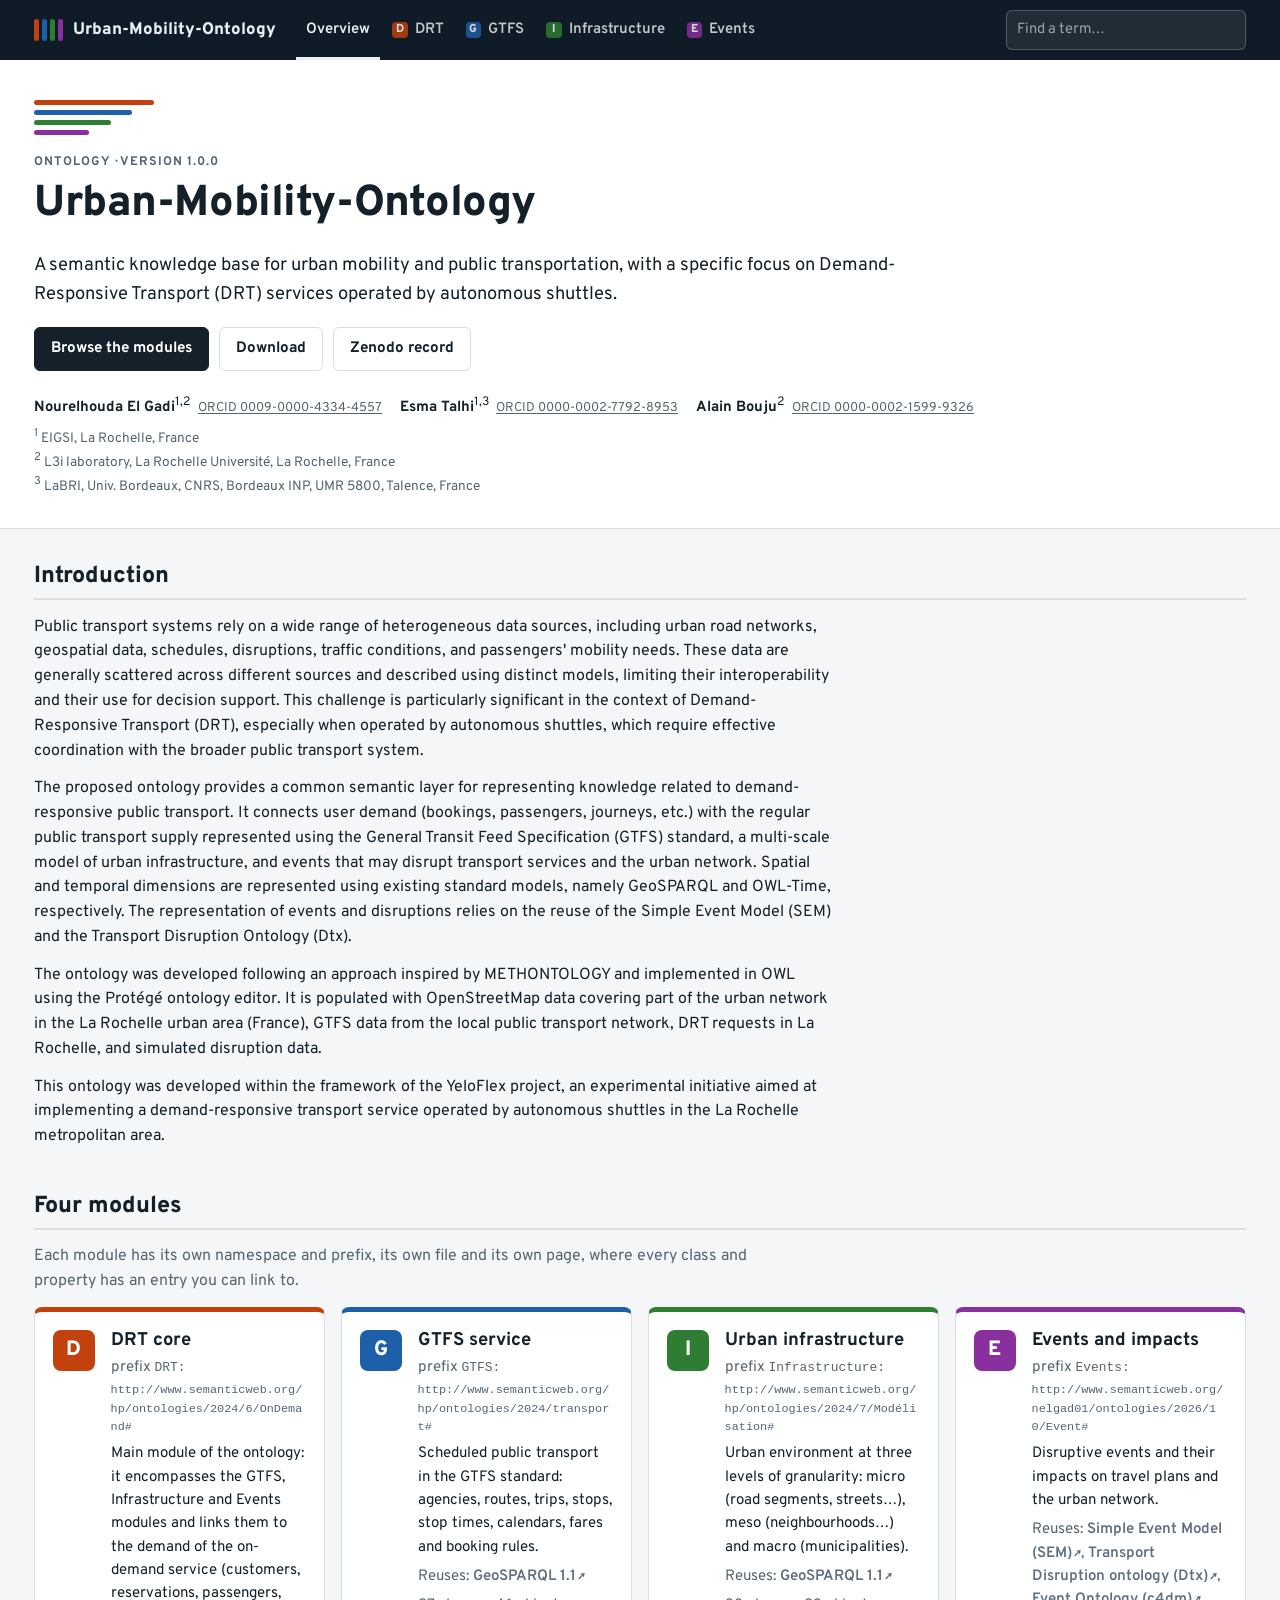
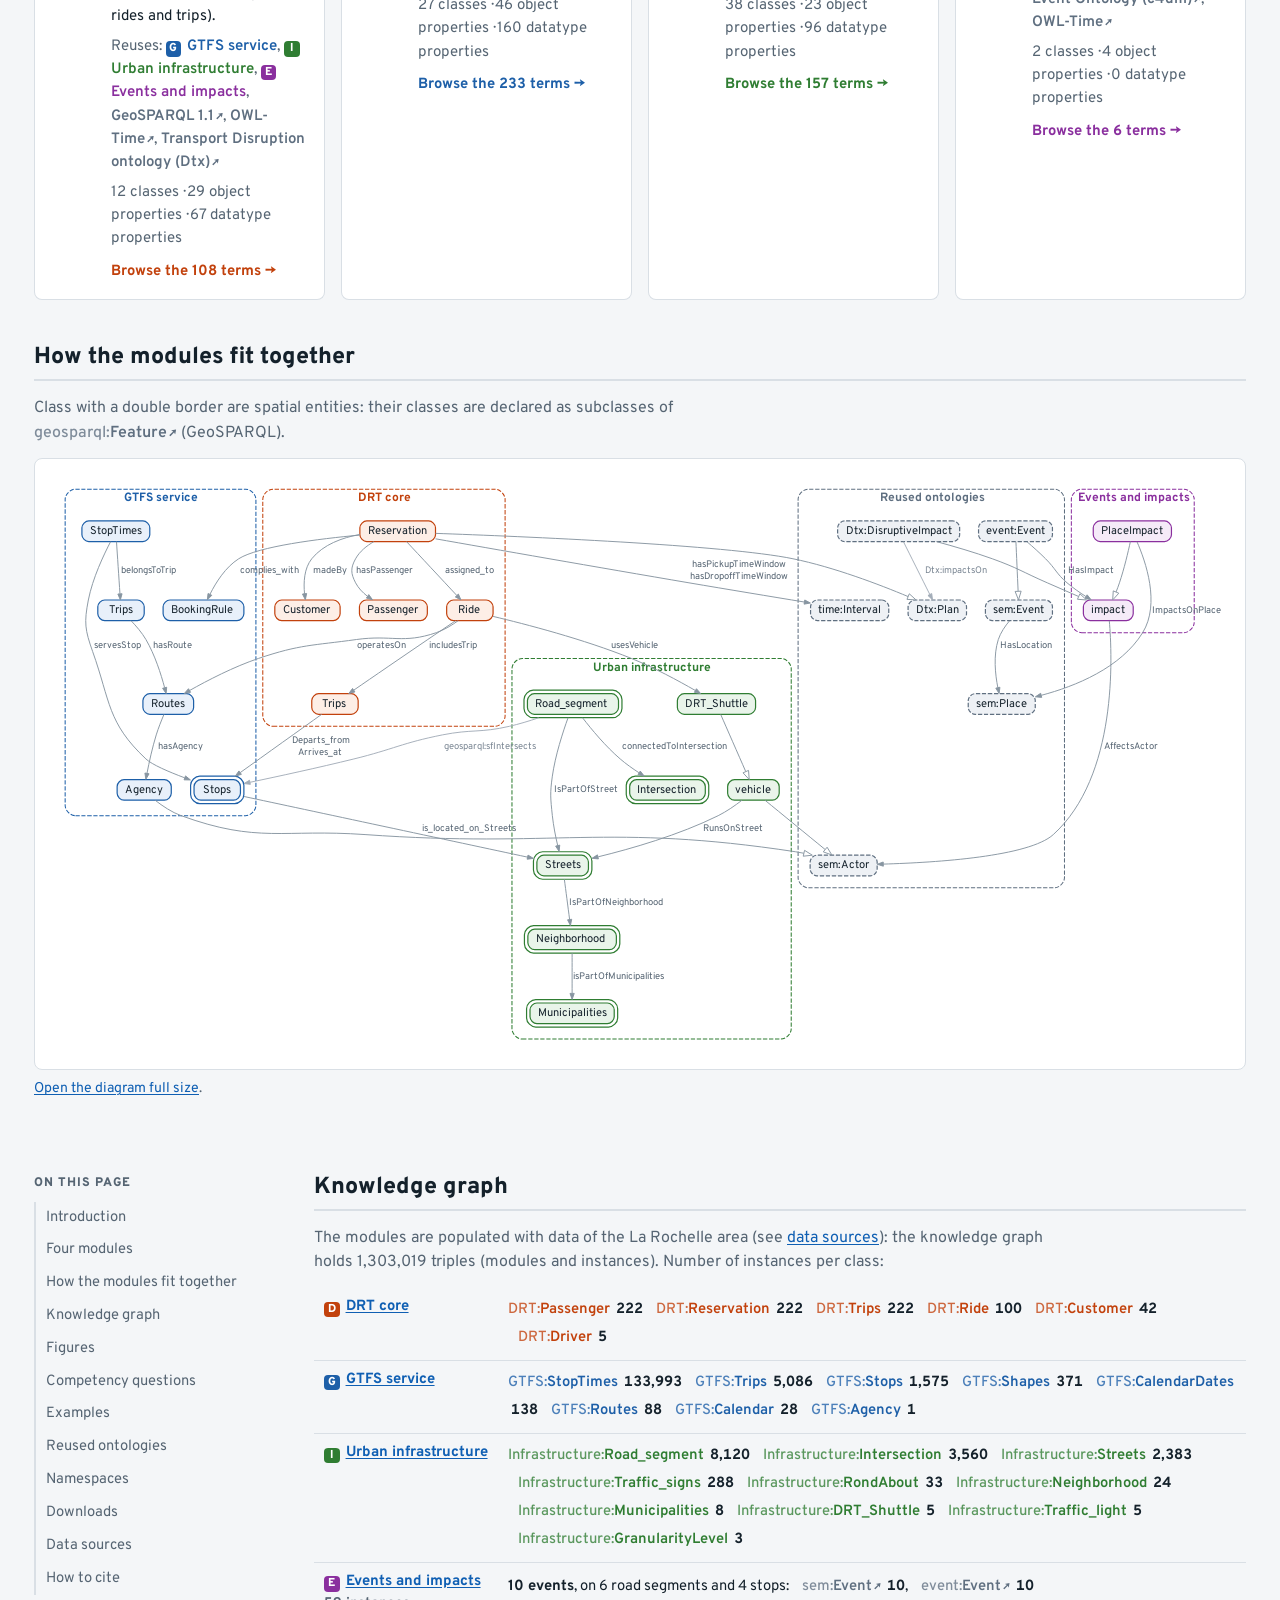
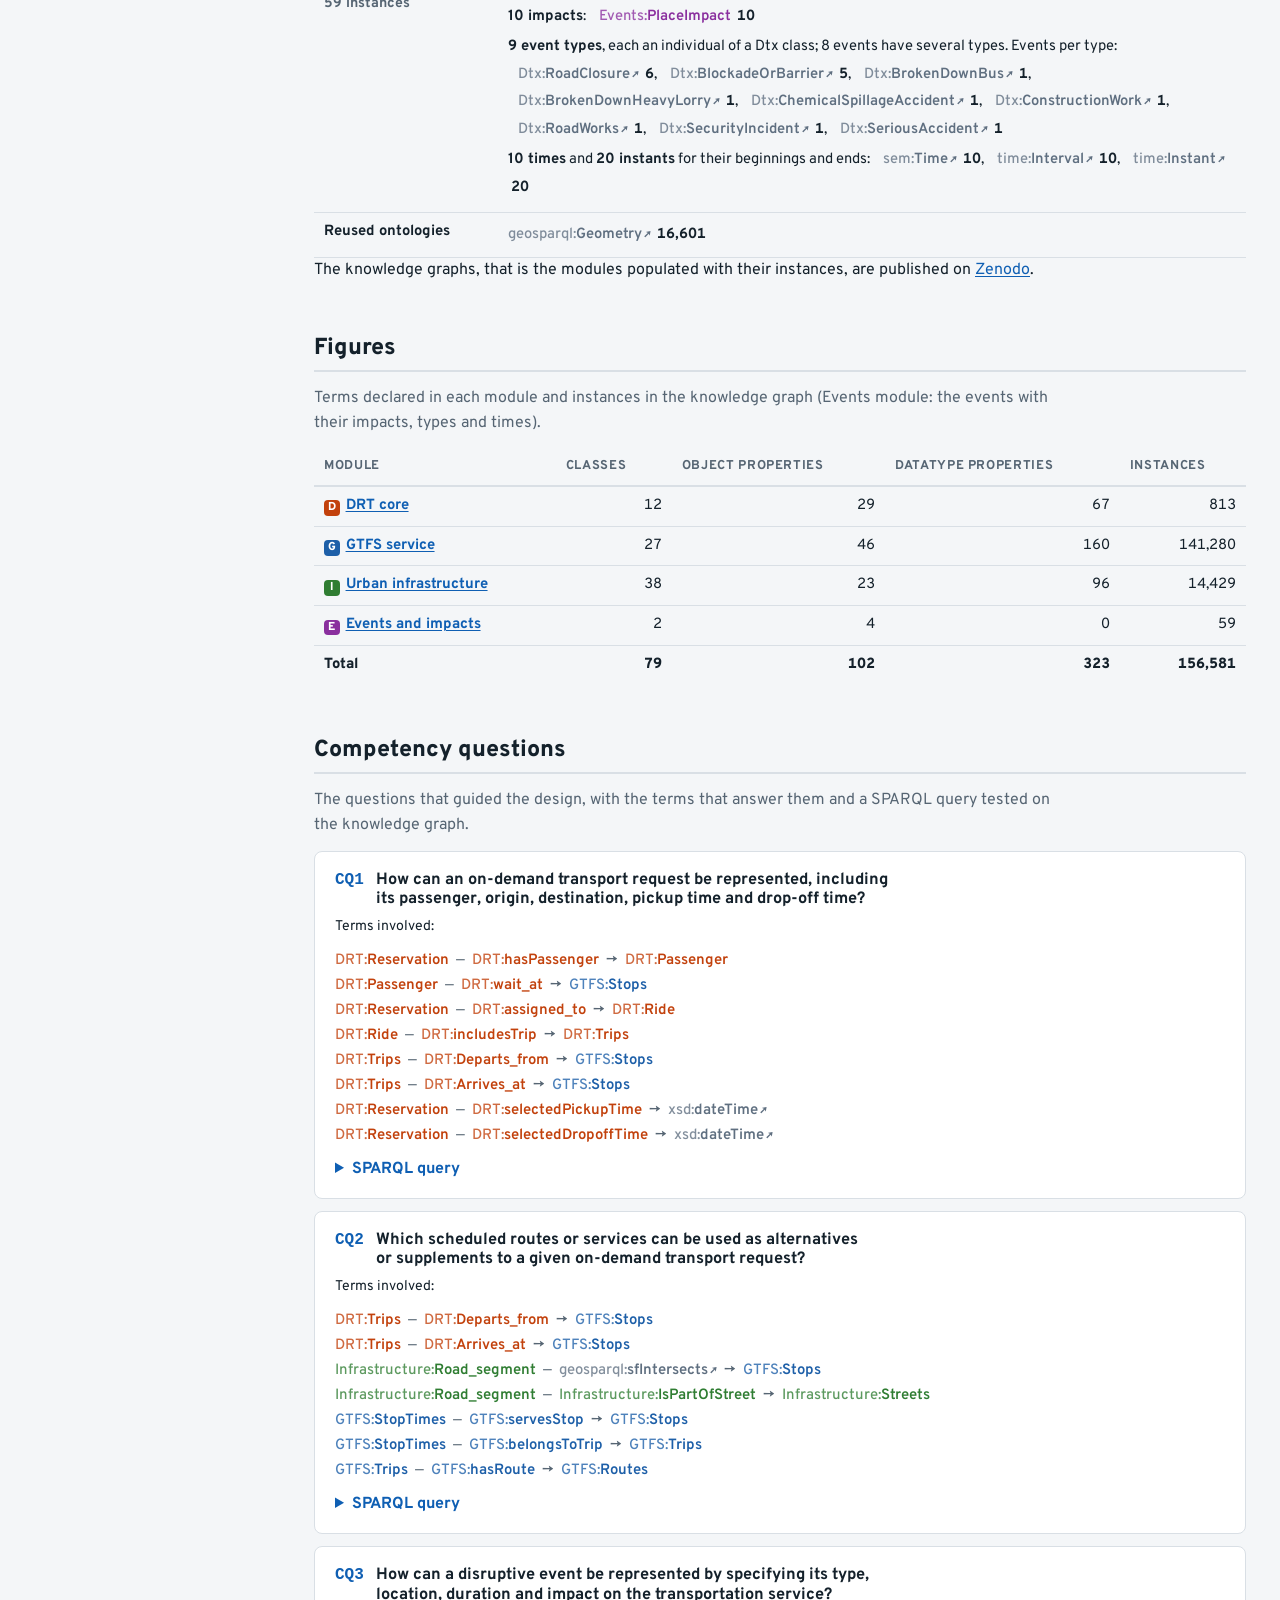
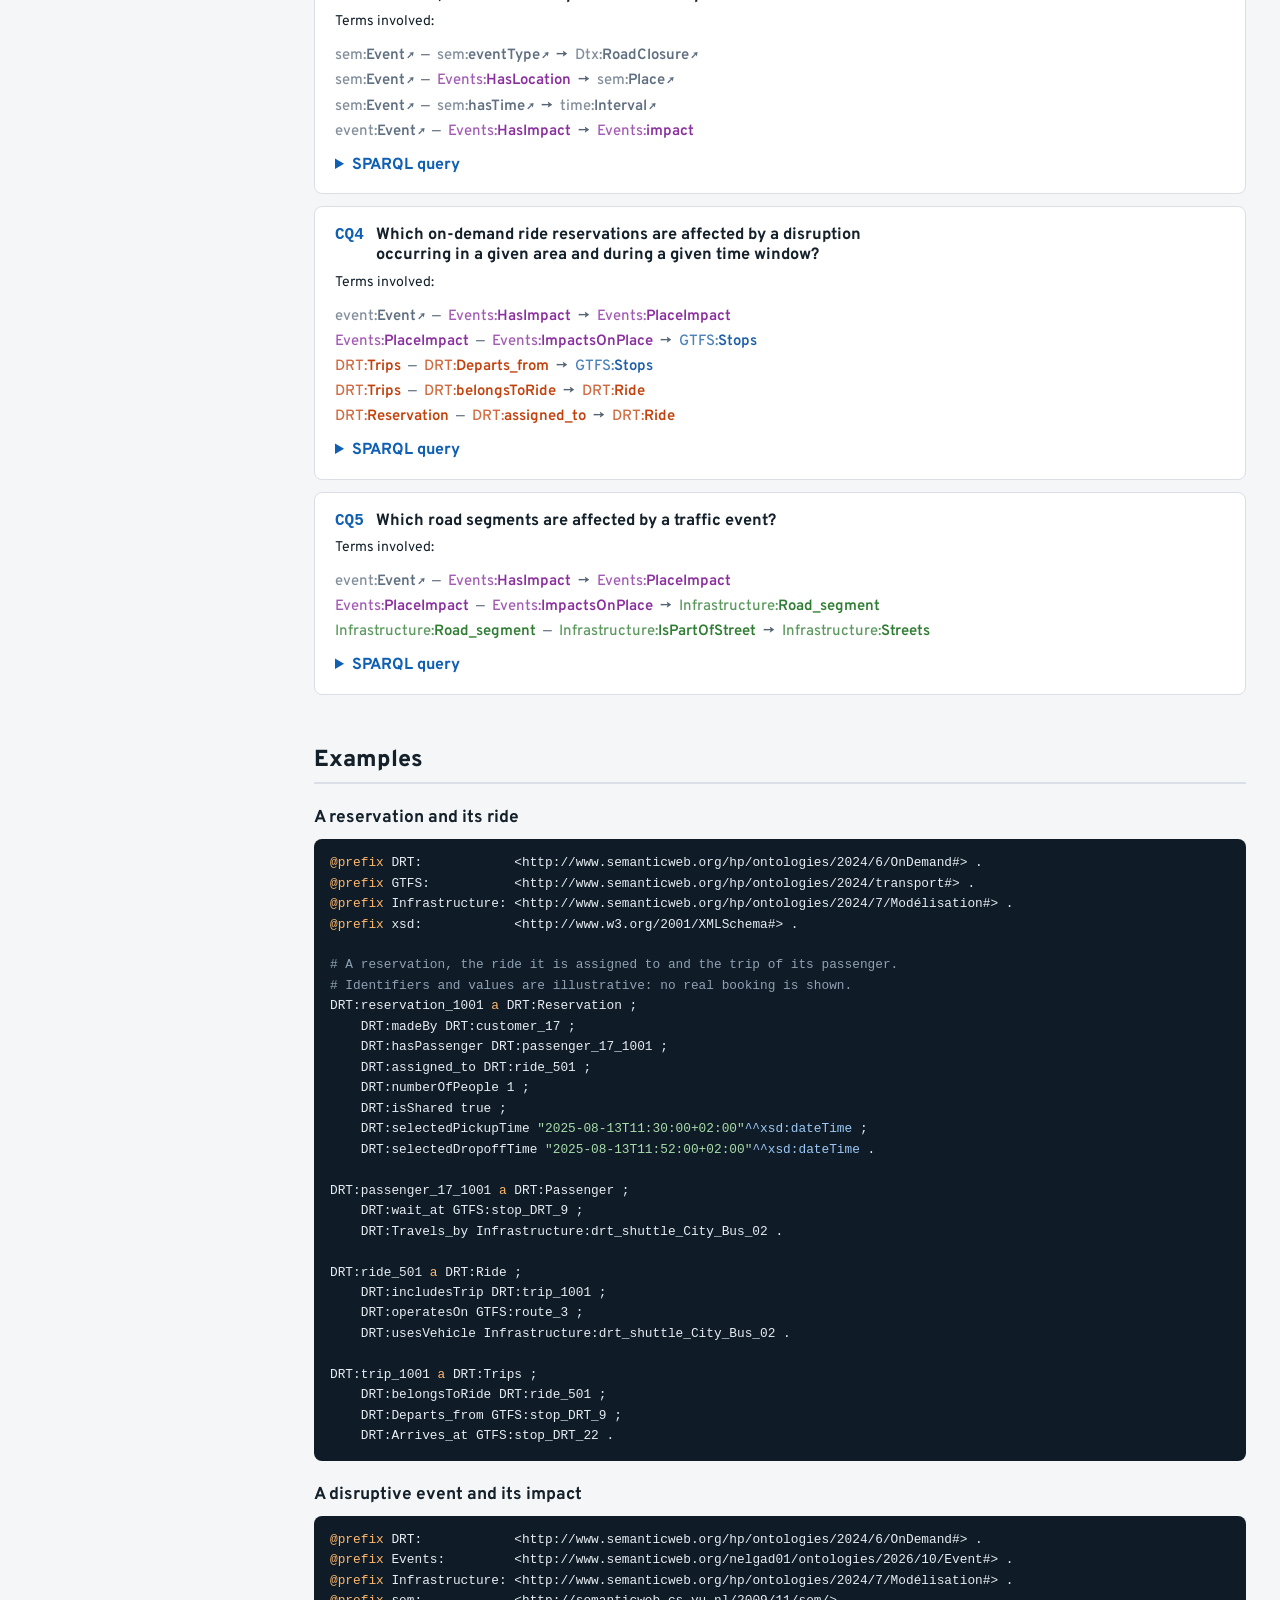
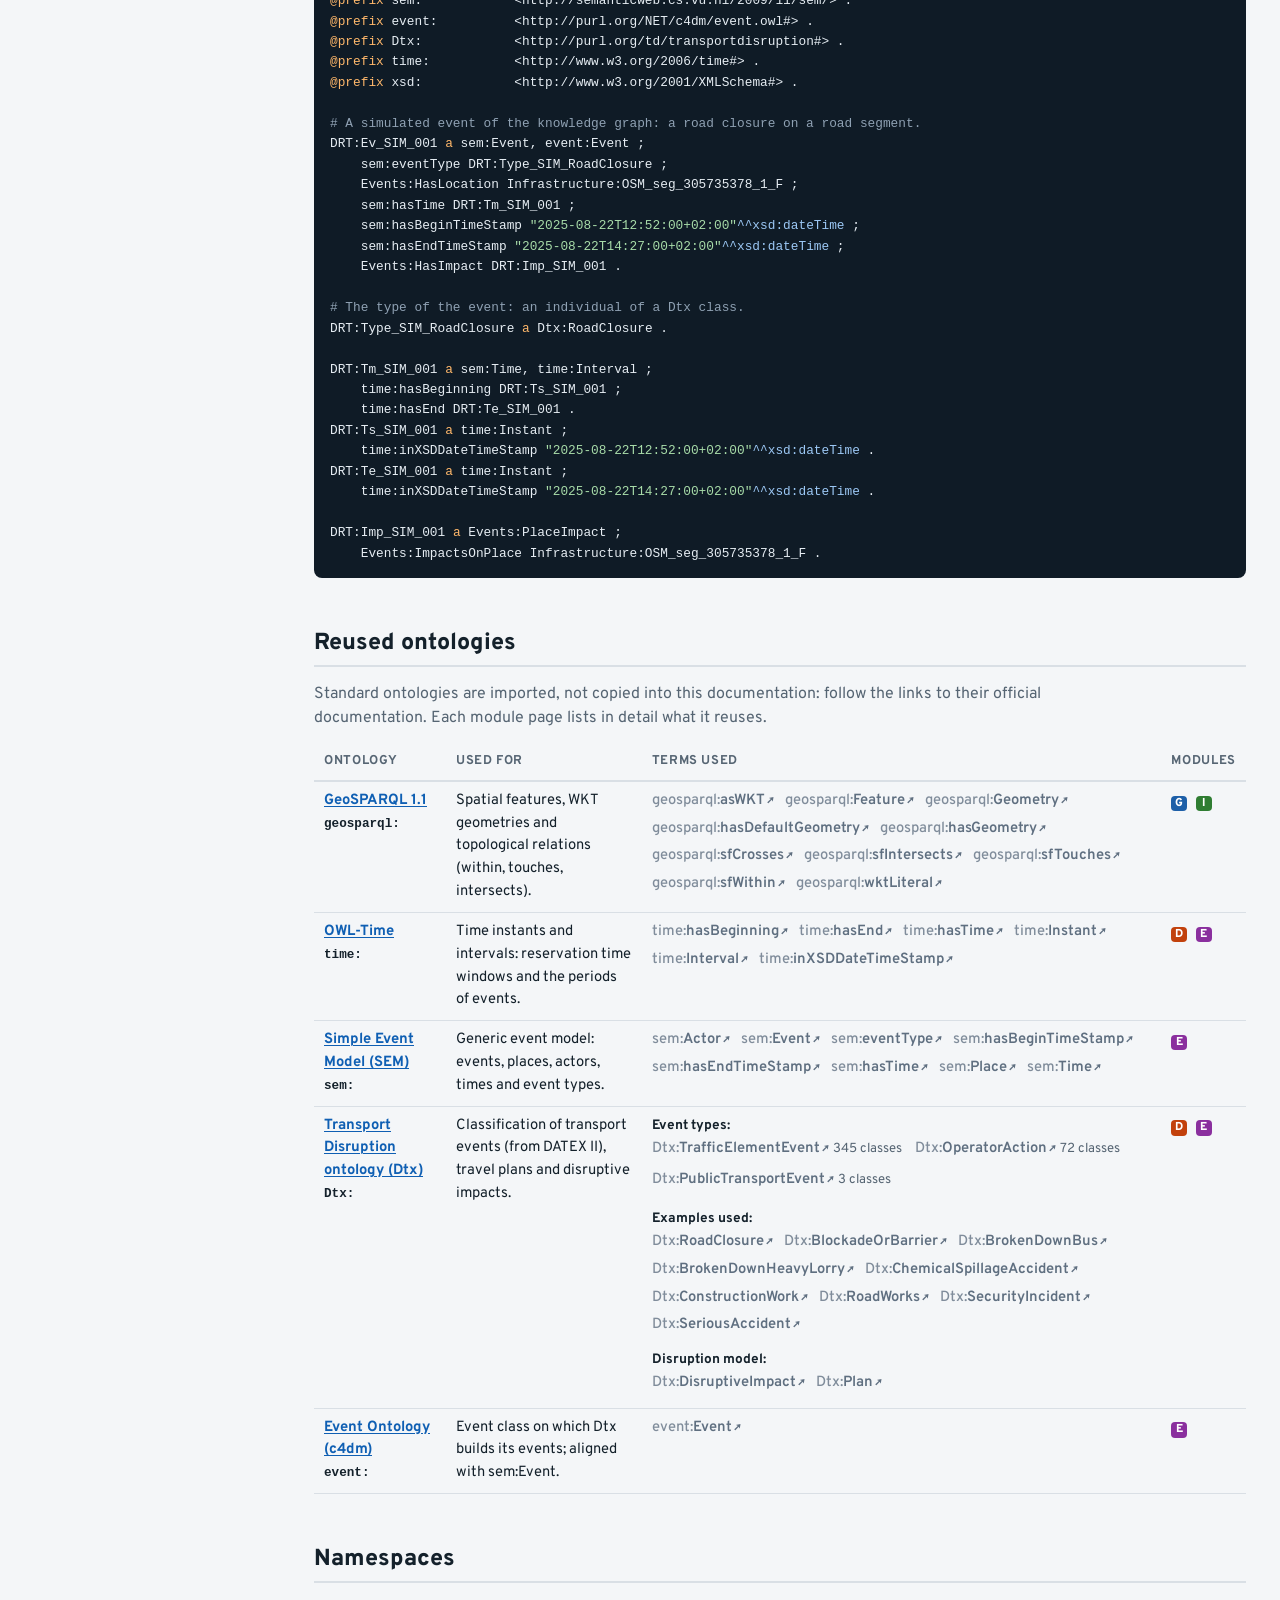
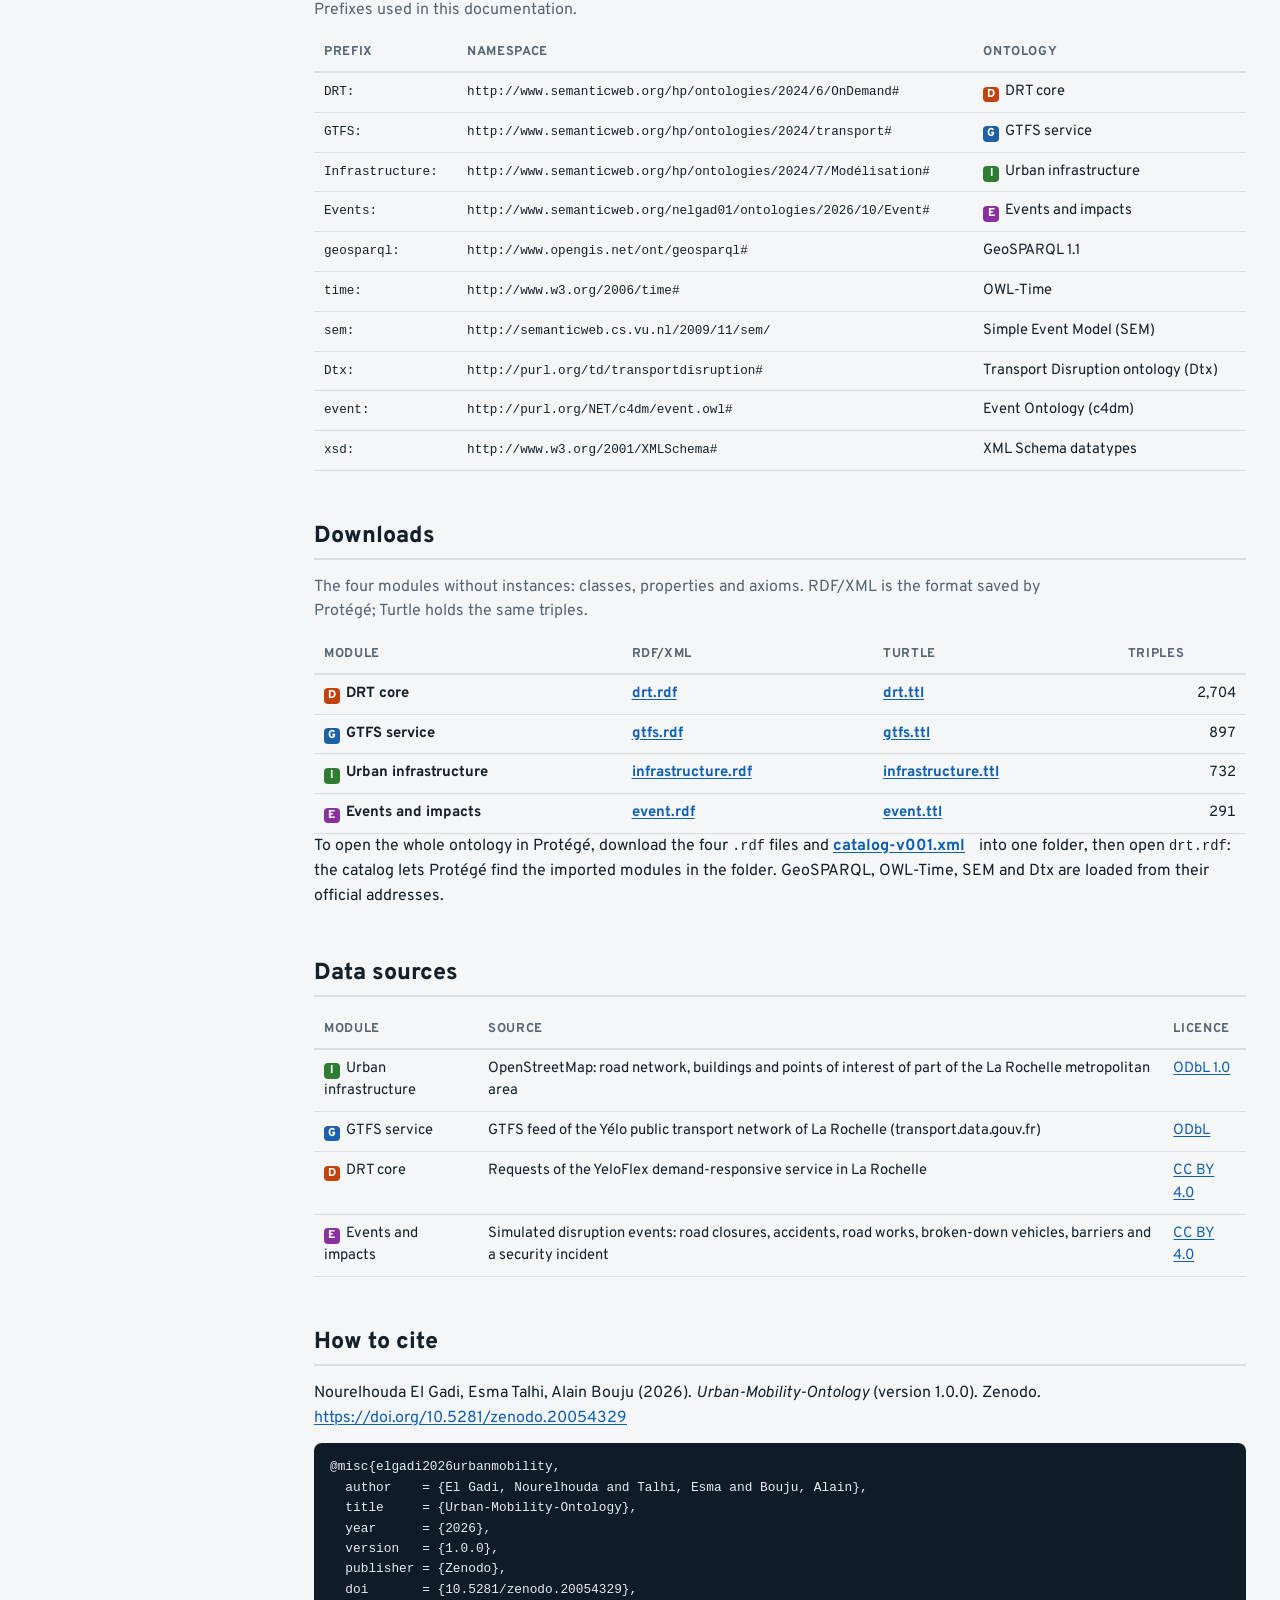
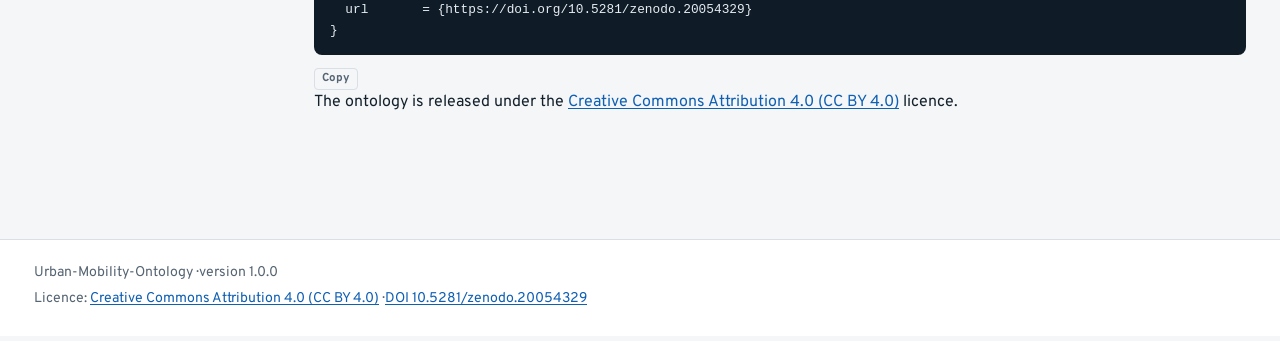
==== commit 2ec75d34: "Update index.html" ====
--- a/index.html
+++ b/index.html
@@ -961,7 +961,7 @@
     <section class="block" id="namespaces"><h2>Namespaces</h2><p class="sub">Prefixes used in this documentation.</p>
       <div class="tbl-wrap"><table class="ns"><thead><tr><th>Prefix</th><th>Namespace</th><th>Ontology</th></tr></thead><tbody><tr><td><code>DRT:</code></td><td><code>http://www.semanticweb.org/hp/ontologies/2024/6/OnDemand#</code></td><td><span class="line-badge m-drt xs" aria-hidden="true">D</span>DRT core</td></tr><tr><td><code>GTFS:</code></td><td><code>http://www.semanticweb.org/hp/ontologies/2024/transport#</code></td><td><span class="line-badge m-gtfs xs" aria-hidden="true">G</span>GTFS service</td></tr><tr><td><code>Infrastructure:</code></td><td><code>http://www.semanticweb.org/hp/ontologies/2024/7/Modélisation#</code></td><td><span class="line-badge m-infra xs" aria-hidden="true">I</span>Urban infrastructure</td></tr><tr><td><code>Events:</code></td><td><code>http://www.semanticweb.org/nelgad01/ontologies/2026/10/Event#</code></td><td><span class="line-badge m-event xs" aria-hidden="true">E</span>Events and impacts</td></tr><tr><td><code>geosparql:</code></td><td><code>http://www.opengis.net/ont/geosparql#</code></td><td>GeoSPARQL 1.1</td></tr><tr><td><code>time:</code></td><td><code>http://www.w3.org/2006/time#</code></td><td>OWL-Time</td></tr><tr><td><code>sem:</code></td><td><code>http://semanticweb.cs.vu.nl/2009/11/sem/</code></td><td>Simple Event Model (SEM)</td></tr><tr><td><code>Dtx:</code></td><td><code>http://purl.org/td/transportdisruption#</code></td><td>Transport Disruption ontology (Dtx)</td></tr><tr><td><code>event:</code></td><td><code>http://purl.org/NET/c4dm/event.owl#</code></td><td>Event Ontology (c4dm)</td></tr><tr><td><code>xsd:</code></td><td><code>http://www.w3.org/2001/XMLSchema#</code></td><td>XML Schema datatypes</td></tr></tbody></table></div></section>
     <section class="block" id="downloads"><h2>Downloads</h2><p class="sub">The four modules without instances: classes, properties and axioms. RDF/XML is the format saved by Protégé; Turtle holds the same triples.</p>
-      <div class="tbl-wrap"><table class="dl-table"><thead><tr><th>Module</th><th>RDF/XML</th><th>Turtle</th><th>Triples</th><th>Project file</th></tr></thead><tbody><tr><th scope="row"><span class="line-badge m-drt xs" aria-hidden="true">D</span>DRT core</th><td><a class="dl" href="ontology/drt.rdf" download>drt.rdf</a></td><td><a class="dl" href="ontology/drt.ttl" download>drt.ttl</a></td><td class="num">2,704</td><td><code>DRT_sans_instances.rdf</code></td></tr><tr><th scope="row"><span class="line-badge m-gtfs xs" aria-hidden="true">G</span>GTFS service</th><td><a class="dl" href="ontology/gtfs.rdf" download>gtfs.rdf</a></td><td><a class="dl" href="ontology/gtfs.ttl" download>gtfs.ttl</a></td><td class="num">897</td><td><code>GTFS_sans_instances.rdf</code></td></tr><tr><th scope="row"><span class="line-badge m-infra xs" aria-hidden="true">I</span>Urban infrastructure</th><td><a class="dl" href="ontology/infrastructure.rdf" download>infrastructure.rdf</a></td><td><a class="dl" href="ontology/infrastructure.ttl" download>infrastructure.ttl</a></td><td class="num">732</td><td><code>Urban_Infrastructure.rdf</code></td></tr><tr><th scope="row"><span class="line-badge m-event xs" aria-hidden="true">E</span>Events and impacts</th><td><a class="dl" href="ontology/event.rdf" download>event.rdf</a></td><td><a class="dl" href="ontology/event.ttl" download>event.ttl</a></td><td class="num">291</td><td><code>Events.rdf</code></td></tr></tbody></table></div>
+      <div class="tbl-wrap"><table class="dl-table"><thead><tr><th>Module</th><th>RDF/XML</th><th>Turtle</th><th>Triples</th></tr></thead><tbody><tr><th scope="row"><span class="line-badge m-drt xs" aria-hidden="true">D</span>DRT core</th><td><a class="dl" href="ontology/drt.rdf" download>drt.rdf</a></td><td><a class="dl" href="ontology/drt.ttl" download>drt.ttl</a></td><td class="num">2,704</td></tr><tr><th scope="row"><span class="line-badge m-gtfs xs" aria-hidden="true">G</span>GTFS service</th><td><a class="dl" href="ontology/gtfs.rdf" download>gtfs.rdf</a></td><td><a class="dl" href="ontology/gtfs.ttl" download>gtfs.ttl</a></td><td class="num">897</td></tr><tr><th scope="row"><span class="line-badge m-infra xs" aria-hidden="true">I</span>Urban infrastructure</th><td><a class="dl" href="ontology/infrastructure.rdf" download>infrastructure.rdf</a></td><td><a class="dl" href="ontology/infrastructure.ttl" download>infrastructure.ttl</a></td><td class="num">732</td></tr><tr><th scope="row"><span class="line-badge m-event xs" aria-hidden="true">E</span>Events and impacts</th><td><a class="dl" href="ontology/event.rdf" download>event.rdf</a></td><td><a class="dl" href="ontology/event.ttl" download>event.ttl</a></td><td class="num">291</td></tr></tbody></table></div>
       <p>To open the whole ontology in Protégé, download the four <code>.rdf</code> files and <a class="dl" href="ontology/catalog-v001.xml" download>catalog-v001.xml</a> into one folder, then open <code>drt.rdf</code>: the catalog lets Protégé find the imported modules in the folder. GeoSPARQL, OWL-Time, SEM and Dtx are loaded from their official addresses.</p></section>
     <section class="block" id="data"><h2>Data sources</h2><div class="tbl-wrap"><table><thead><tr><th>Module</th><th>Source</th><th>Licence</th></tr></thead><tbody><tr><td><span class="line-badge m-infra xs" aria-hidden="true">I</span>Urban infrastructure</td><td>OpenStreetMap: road network, buildings and points of interest of part of the La Rochelle metropolitan area</td><td><a href=https://www.openstreetmap.org/copyright>ODbL 1.0</a></td></tr><tr><td><span class="line-badge m-gtfs xs" aria-hidden="true">G</span>GTFS service</td><td>GTFS feed of the Yélo public transport network of La Rochelle (transport.data.gouv.fr)</td><td><a href=https://transport.data.gouv.fr/datasets/arrets-horaires-et-parcours-theoriques-des-reseaux-naq-lro-nva-m-1>ODbL</a></td></tr><tr><td><span class="line-badge m-drt xs" aria-hidden="true">D</span>DRT core</td><td>Requests of the YeloFlex demand-responsive service in La Rochelle</td><td><a href=https://creativecommons.org/licenses/by/4.0/>CC BY 4.0</a></td></tr><tr><td><span class="line-badge m-event xs" aria-hidden="true">E</span>Events and impacts</td><td>Simulated disruption events: road closures, accidents, road works, broken-down vehicles, barriers and a security incident</td><td><a href=https://creativecommons.org/licenses/by/4.0/>CC BY 4.0</a></td></tr></tbody></table></div></section>
     <section class="block" id="cite"><h2>How to cite</h2>
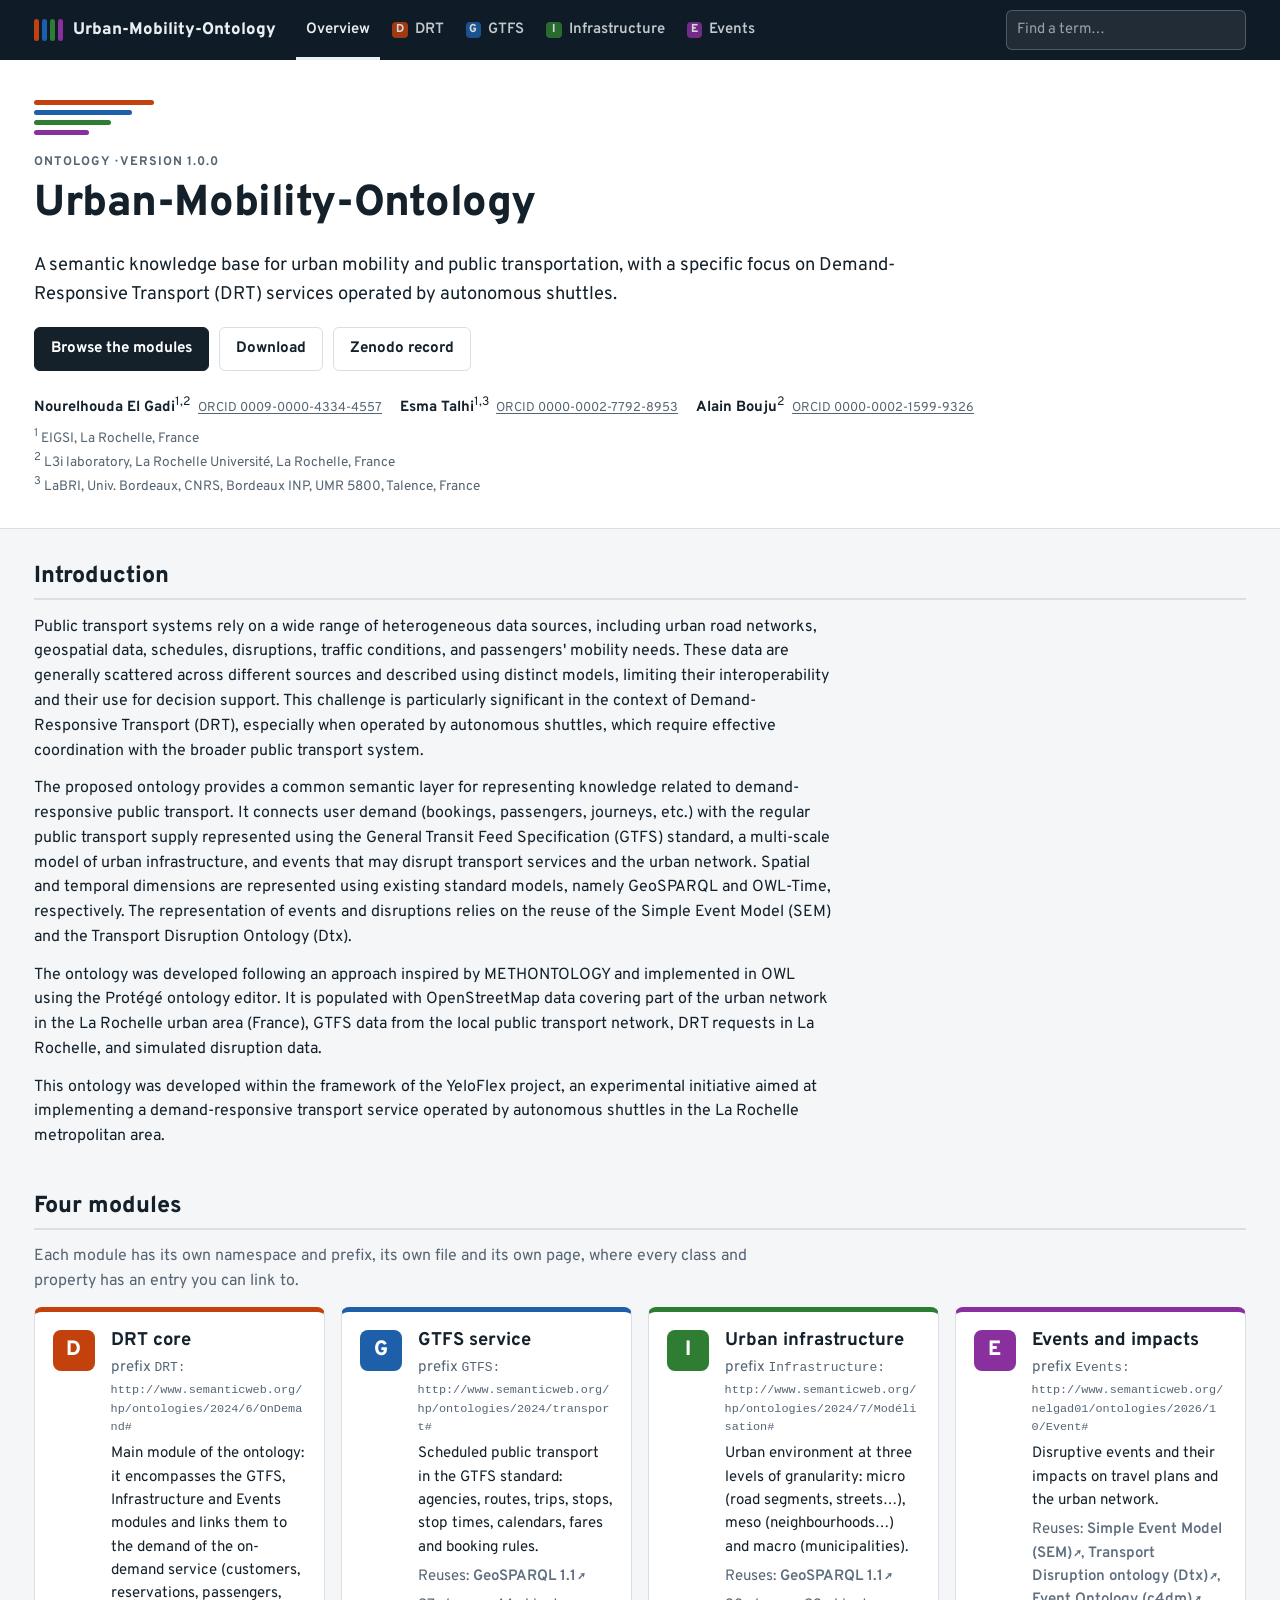
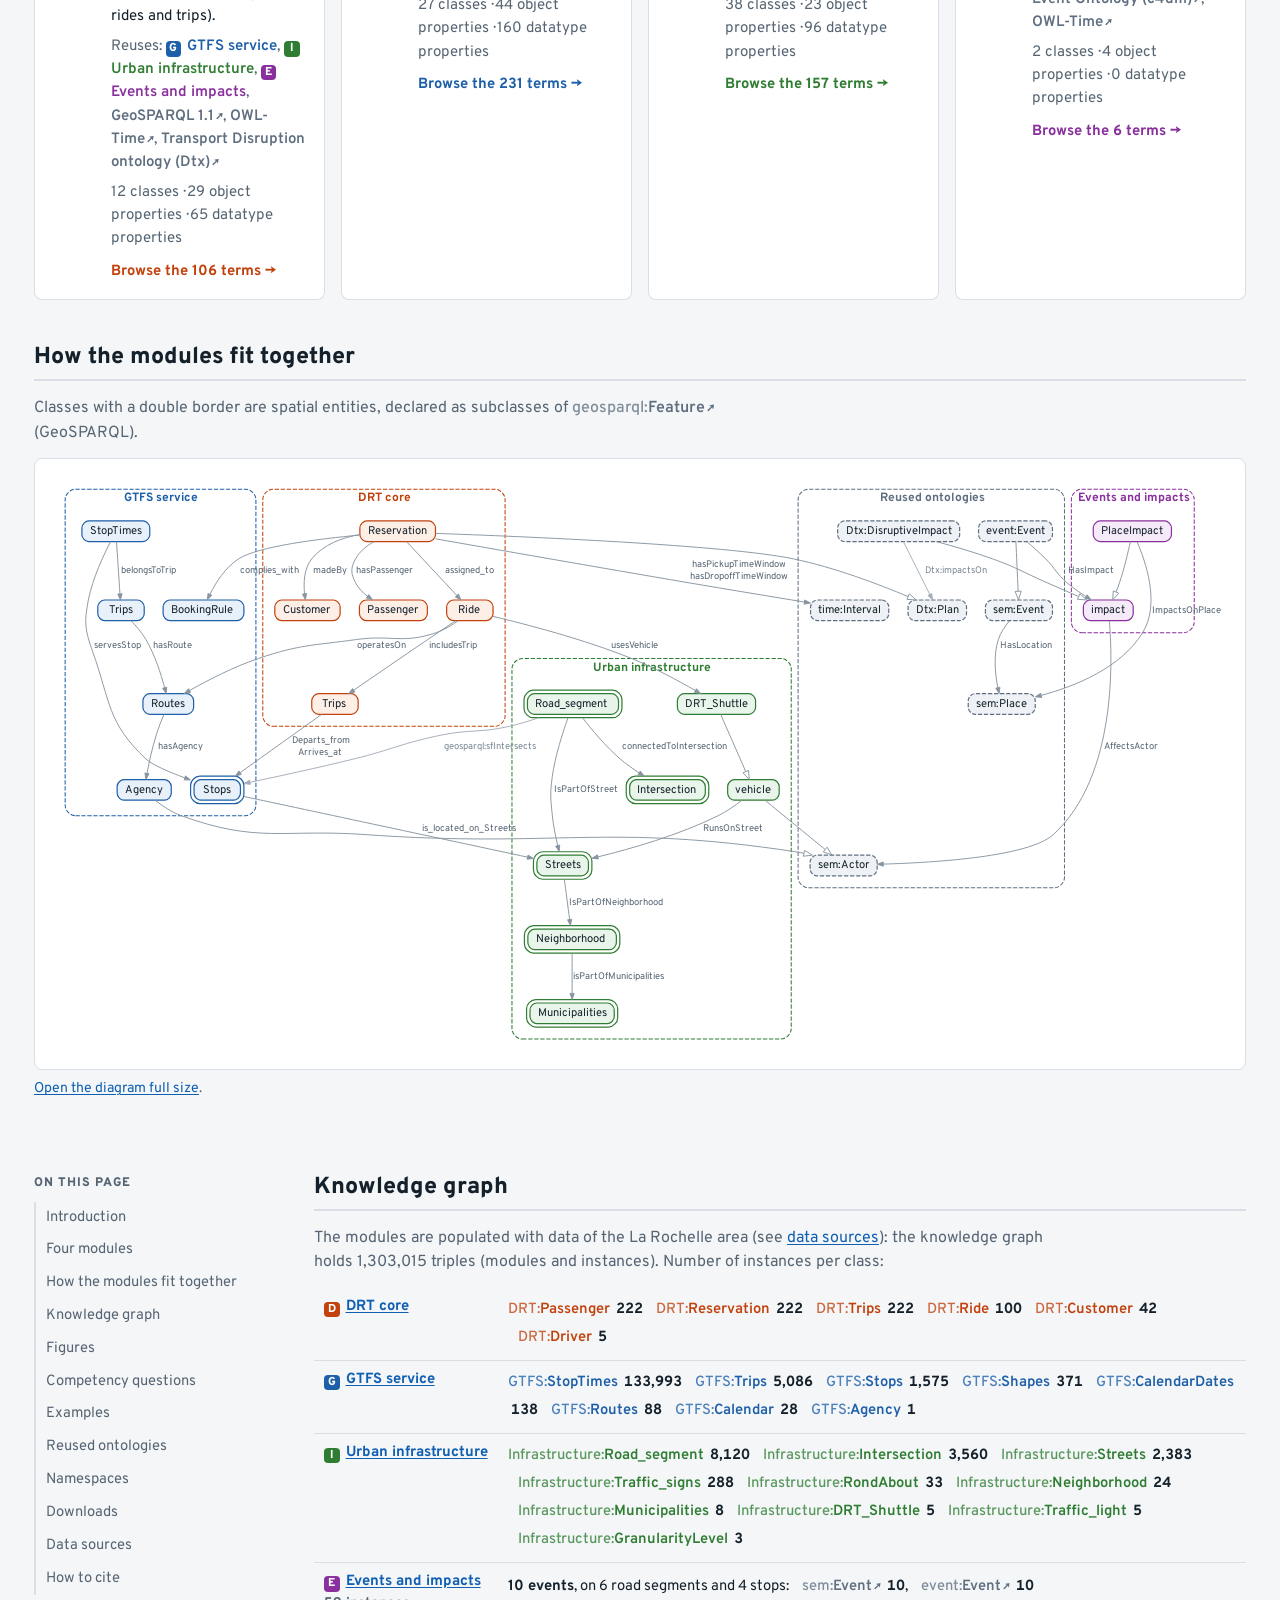
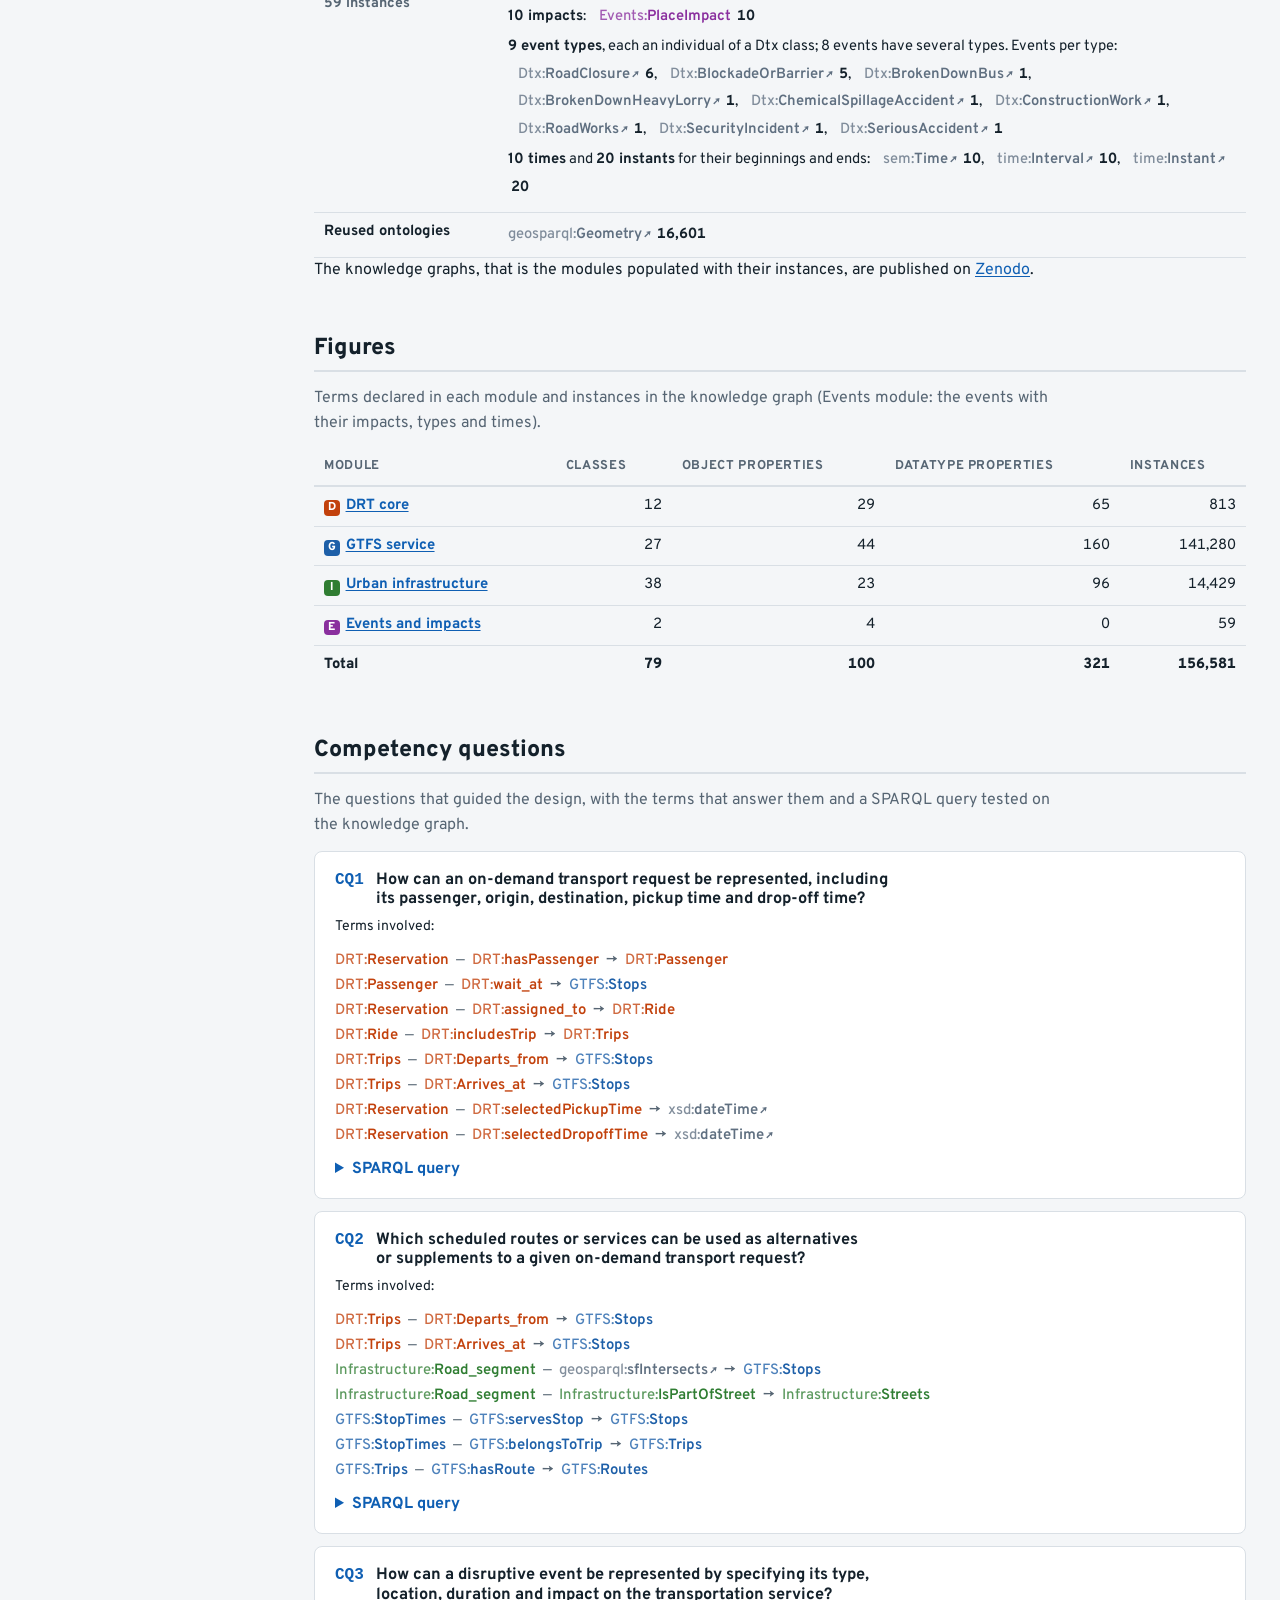
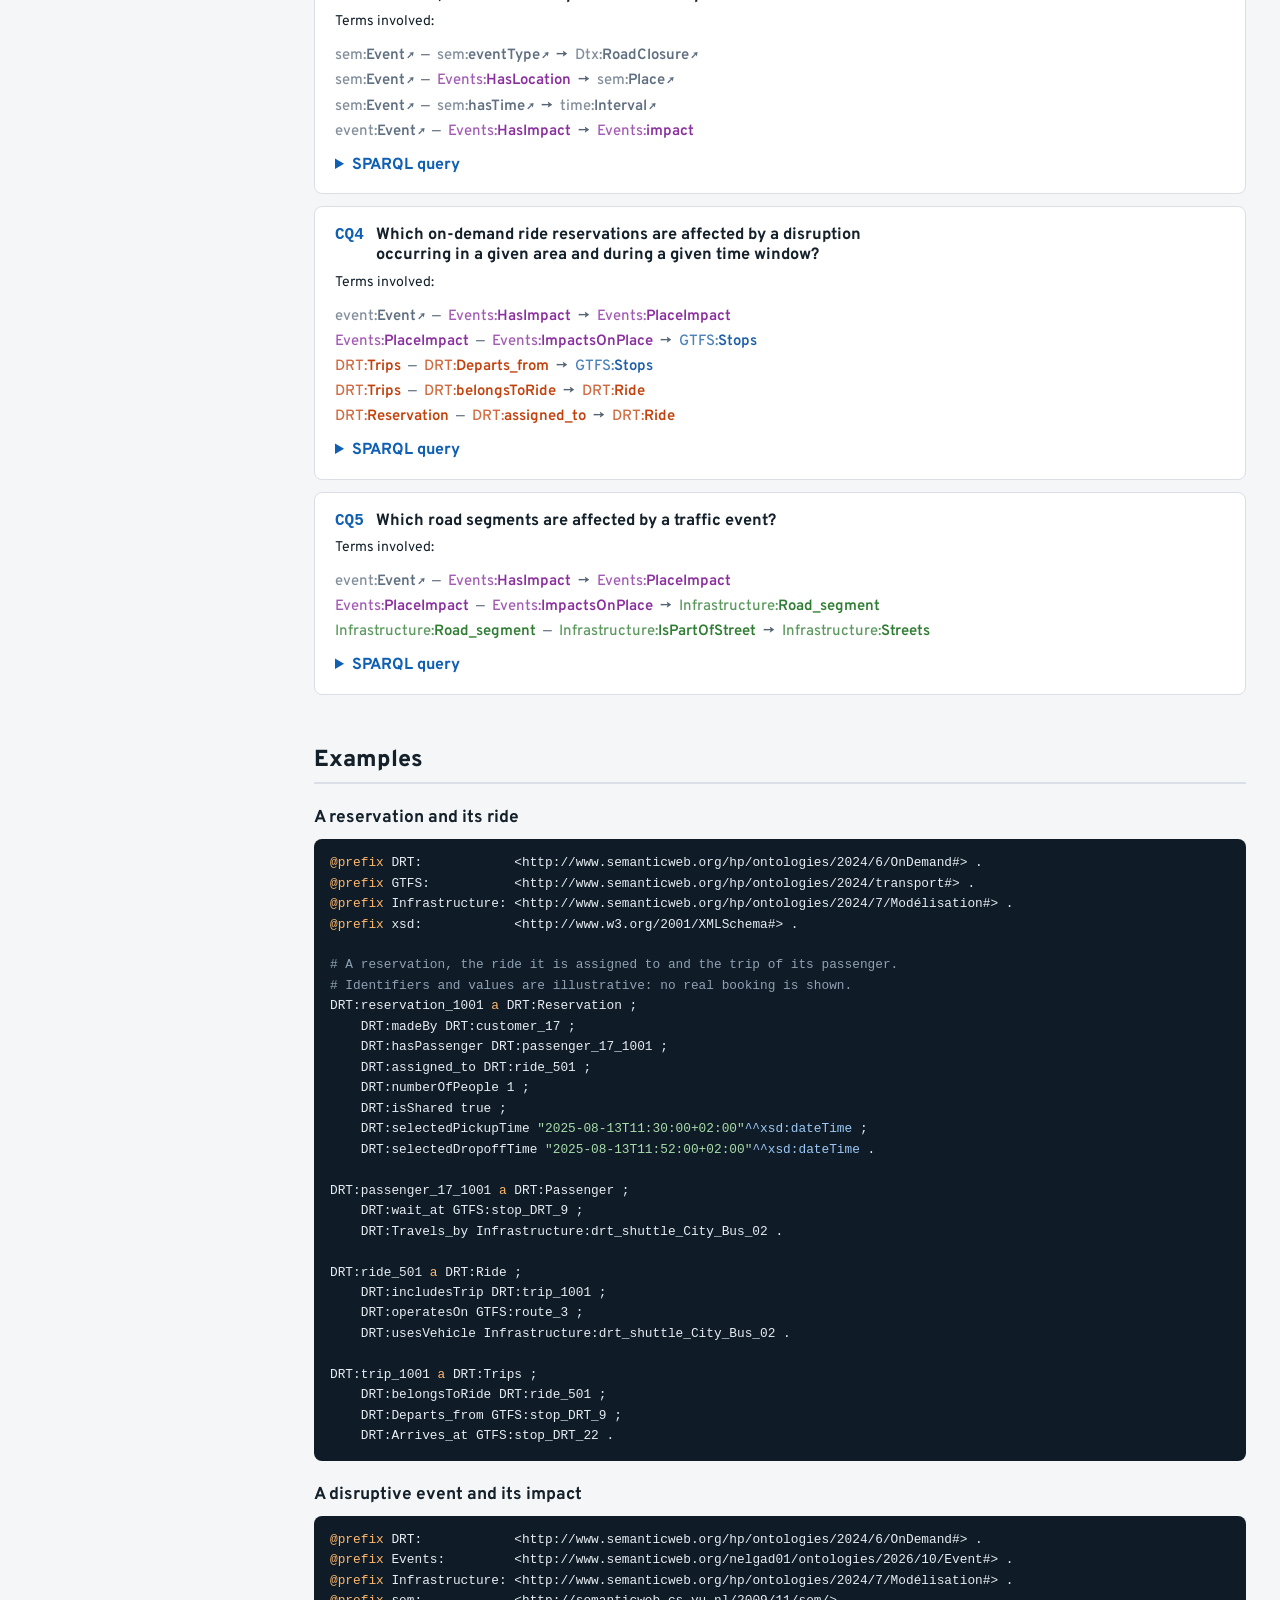
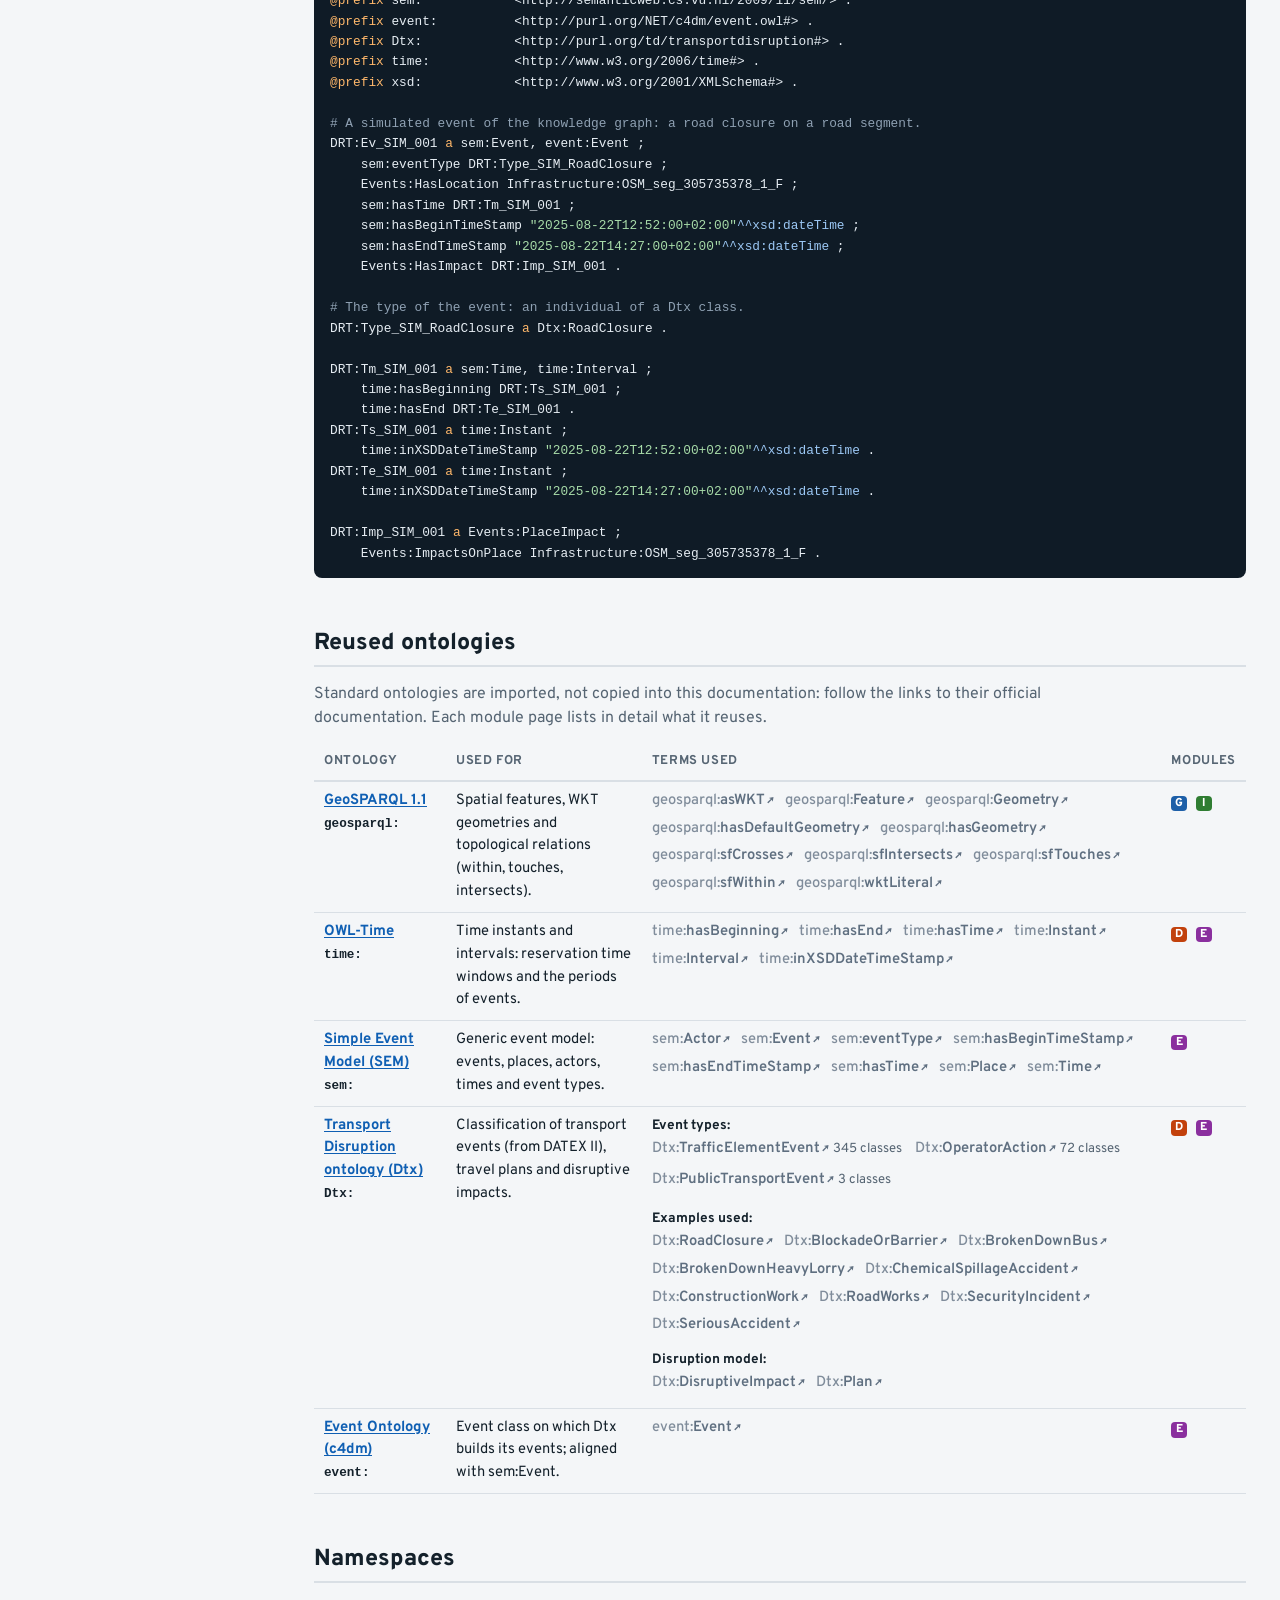
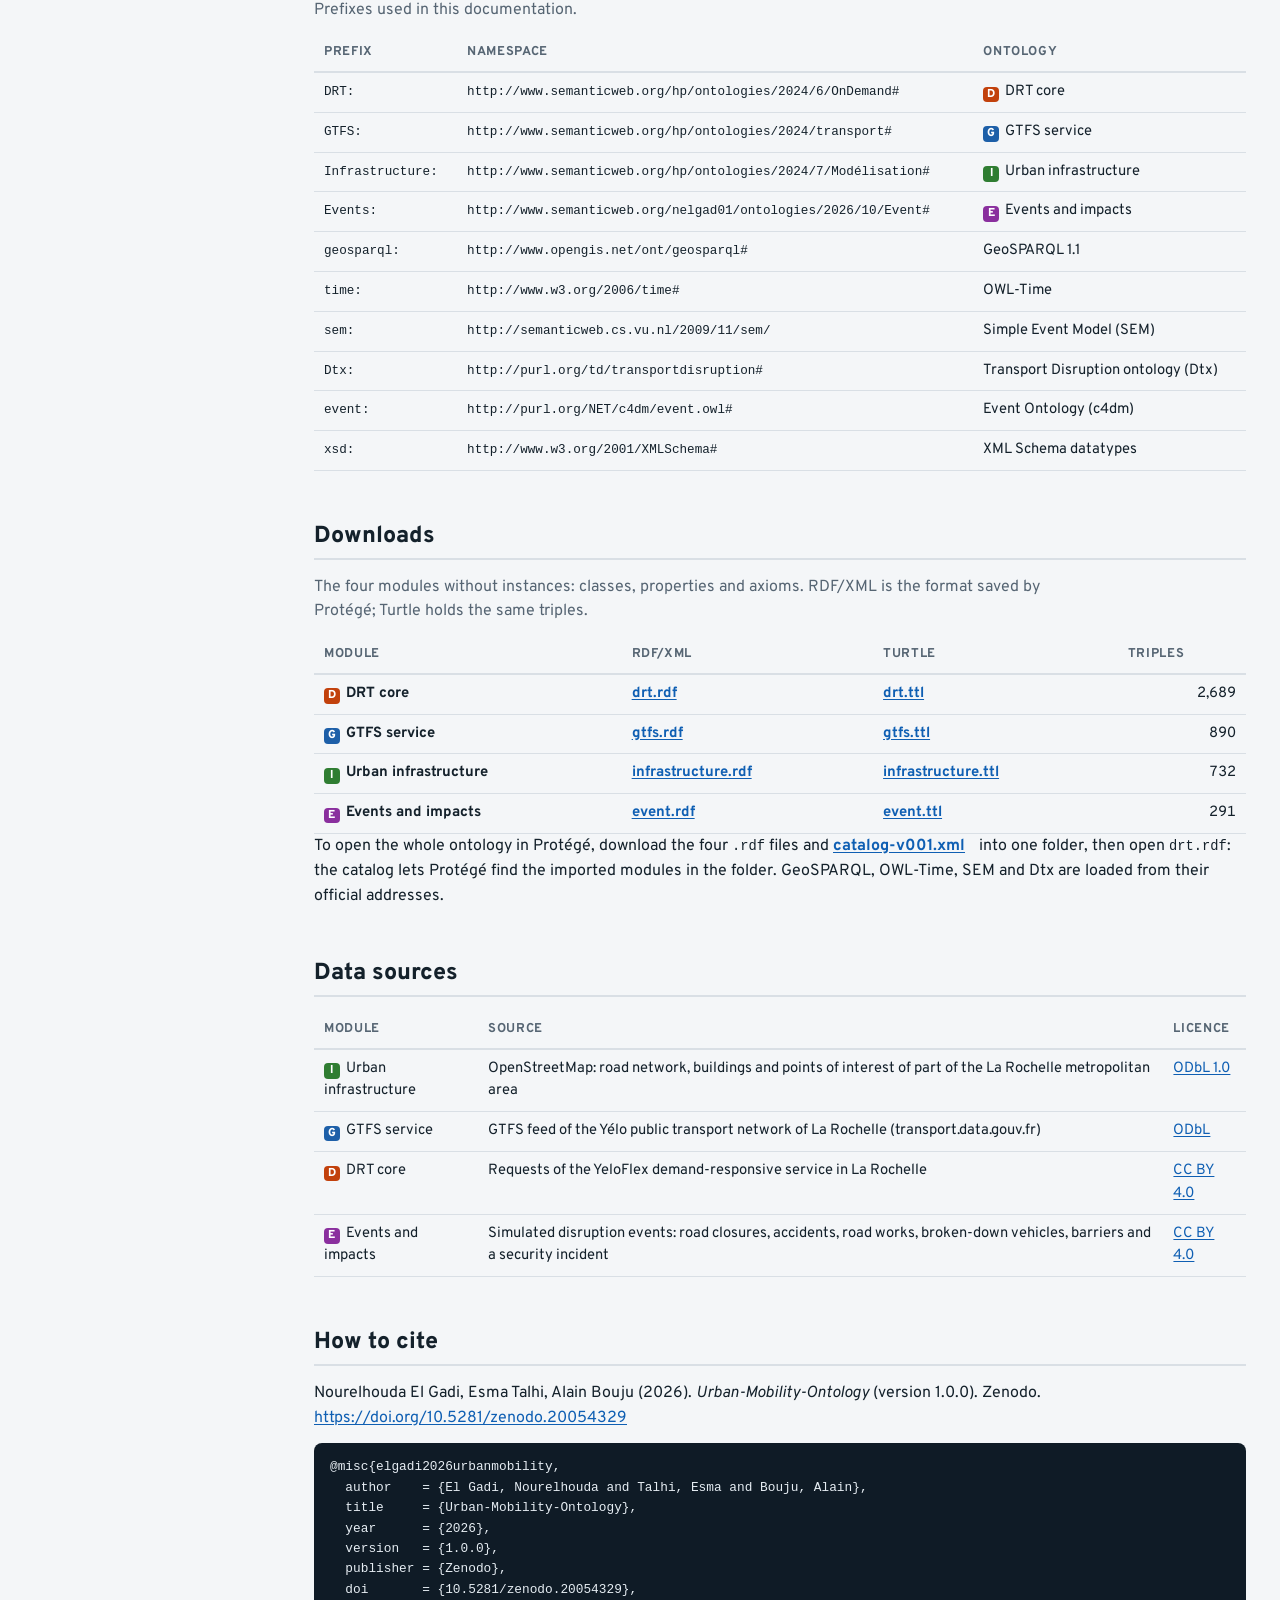
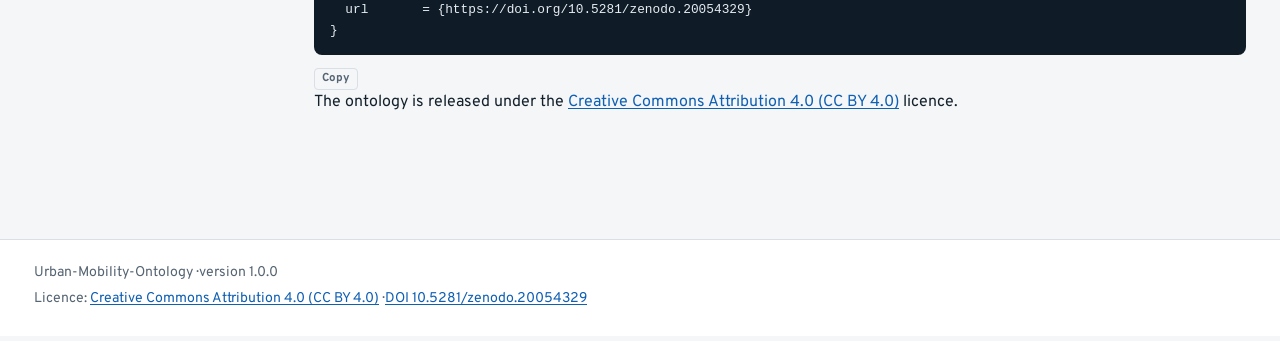
==== commit d69d6cb5: "Add files via upload" ====
--- a/index.html
+++ b/index.html
@@ -36,9 +36,9 @@
 <div class="band"><div class="wrap">
     <section class="block narrow" id="introduction"><h2>Introduction</h2><p>Public transport systems rely on a wide range of heterogeneous data sources, including urban road networks, geospatial data, schedules, disruptions, traffic conditions, and passengers&#x27; mobility needs. These data are generally scattered across different sources and described using distinct models, limiting their interoperability and their use for decision support. This challenge is particularly significant in the context of Demand-Responsive Transport (DRT), especially when operated by autonomous shuttles, which require effective coordination with the broader public transport system.</p><p>The proposed ontology provides a common semantic layer for representing knowledge related to demand-responsive public transport. It connects user demand (bookings, passengers, journeys, etc.) with the regular public transport supply represented using the General Transit Feed Specification (GTFS) standard, a multi-scale model of urban infrastructure, and events that may disrupt transport services and the urban network. Spatial and temporal dimensions are represented using existing standard models, namely GeoSPARQL and OWL-Time, respectively. The representation of events and disruptions relies on the reuse of the Simple Event Model (SEM) and the Transport Disruption Ontology (Dtx).</p><p>The ontology was developed following an approach inspired by METHONTOLOGY and implemented in OWL using the Protégé ontology editor. It is populated with OpenStreetMap data covering part of the urban network in the La Rochelle urban area (France), GTFS data from the local public transport network, DRT requests in La Rochelle, and simulated disruption data.</p><p>This ontology was developed within the framework of the YeloFlex project, an experimental initiative aimed at implementing a demand-responsive transport service operated by autonomous shuttles in the La Rochelle metropolitan area.</p>
       </section>
-    <section class="block" id="modules"><h2>Four modules</h2><p class="sub">Each module has its own namespace and prefix, its own file and its own page, where every class and property has an entry you can link to.</p><div class="mod-grid"><article class="mod-card m-drt"><span class="line-badge m-drt lg" aria-hidden="true">D</span><div><h3><a href="drt.html">DRT core</a></h3><p class="pfx-line">prefix <code> DRT:</code><code class="ns-small">http://www.semanticweb.org/hp/ontologies/2024/6/OnDemand#</code></p><p>Main module of the ontology: it encompasses the GTFS, Infrastructure and Events modules and links them to the demand of the on-demand service (customers, reservations, passengers, rides and trips).</p><p class="mod-reuse">Reuses: <a class="t m-gtfs" href="gtfs.html"><span class="line-badge m-gtfs xs" aria-hidden="true">G</span>GTFS service</a>, <a class="t m-infra" href="infrastructure.html"><span class="line-badge m-infra xs" aria-hidden="true">I</span>Urban infrastructure</a>, <a class="t m-event" href="event.html"><span class="line-badge m-event xs" aria-hidden="true">E</span>Events and impacts</a>, <a class="t ext" href="https://docs.ogc.org/is/22-047r1/22-047r1.html" target="_blank" rel="noopener">GeoSPARQL 1.1<span class="ext-mark" aria-hidden="true">↗</span></a>, <a class="t ext" href="https://www.w3.org/TR/owl-time/" target="_blank" rel="noopener">OWL-Time<span class="ext-mark" aria-hidden="true">↗</span></a>, <a class="t ext" href="https://transportdisruption.github.io/transportdisruption.html" target="_blank" rel="noopener">Transport Disruption ontology (Dtx)<span class="ext-mark" aria-hidden="true">↗</span></a></p><p class="mod-count">12 classes · 29 object properties · 67 datatype properties</p><a class="go" href="drt.html">Browse the 108 terms →</a></div></article><article class="mod-card m-gtfs"><span class="line-badge m-gtfs lg" aria-hidden="true">G</span><div><h3><a href="gtfs.html">GTFS service</a></h3><p class="pfx-line">prefix <code> GTFS:</code><code class="ns-small">http://www.semanticweb.org/hp/ontologies/2024/transport#</code></p><p>Scheduled public transport in the GTFS standard: agencies, routes, trips, stops, stop times, calendars, fares and booking rules.</p><p class="mod-reuse">Reuses: <a class="t ext" href="https://docs.ogc.org/is/22-047r1/22-047r1.html" target="_blank" rel="noopener">GeoSPARQL 1.1<span class="ext-mark" aria-hidden="true">↗</span></a></p><p class="mod-count">27 classes · 46 object properties · 160 datatype properties</p><a class="go" href="gtfs.html">Browse the 233 terms →</a></div></article><article class="mod-card m-infra"><span class="line-badge m-infra lg" aria-hidden="true">I</span><div><h3><a href="infrastructure.html">Urban infrastructure</a></h3><p class="pfx-line">prefix <code> Infrastructure:</code><code class="ns-small">http://www.semanticweb.org/hp/ontologies/2024/7/Modélisation#</code></p><p>Urban environment at three levels of granularity: micro (road segments, streets…), meso (neighbourhoods…) and macro (municipalities).</p><p class="mod-reuse">Reuses: <a class="t ext" href="https://docs.ogc.org/is/22-047r1/22-047r1.html" target="_blank" rel="noopener">GeoSPARQL 1.1<span class="ext-mark" aria-hidden="true">↗</span></a></p><p class="mod-count">38 classes · 23 object properties · 96 datatype properties</p><a class="go" href="infrastructure.html">Browse the 157 terms →</a></div></article><article class="mod-card m-event"><span class="line-badge m-event lg" aria-hidden="true">E</span><div><h3><a href="event.html">Events and impacts</a></h3><p class="pfx-line">prefix <code> Events:</code><code class="ns-small">http://www.semanticweb.org/nelgad01/ontologies/2026/10/Event#</code></p><p>Disruptive events and their impacts on travel plans and the urban network.</p><p class="mod-reuse">Reuses: <a class="t ext" href="https://semanticweb.cs.vu.nl/2009/11/sem/" target="_blank" rel="noopener">Simple Event Model (SEM)<span class="ext-mark" aria-hidden="true">↗</span></a>, <a class="t ext" href="https://transportdisruption.github.io/transportdisruption.html" target="_blank" rel="noopener">Transport Disruption ontology (Dtx)<span class="ext-mark" aria-hidden="true">↗</span></a>, <a class="t ext" href="http://motools.sourceforge.net/event/event.html" target="_blank" rel="noopener">Event Ontology (c4dm)<span class="ext-mark" aria-hidden="true">↗</span></a>, <a class="t ext" href="https://www.w3.org/TR/owl-time/" target="_blank" rel="noopener">OWL-Time<span class="ext-mark" aria-hidden="true">↗</span></a></p><p class="mod-count">2 classes · 4 object properties · 0 datatype properties</p><a class="go" href="event.html">Browse the 6 terms →</a></div></article></div></section>
+    <section class="block" id="modules"><h2>Four modules</h2><p class="sub">Each module has its own namespace and prefix, its own file and its own page, where every class and property has an entry you can link to.</p><div class="mod-grid"><article class="mod-card m-drt"><span class="line-badge m-drt lg" aria-hidden="true">D</span><div><h3><a href="drt.html">DRT core</a></h3><p class="pfx-line">prefix <code>DRT:</code><code class="ns-small">http://www.semanticweb.org/hp/ontologies/2024/6/OnDemand#</code></p><p>Main module of the ontology: it encompasses the GTFS, Infrastructure and Events modules and links them to the demand of the on-demand service (customers, reservations, passengers, rides and trips).</p><p class="mod-reuse">Reuses: <a class="t m-gtfs" href="gtfs.html"><span class="line-badge m-gtfs xs" aria-hidden="true">G</span>GTFS service</a>, <a class="t m-infra" href="infrastructure.html"><span class="line-badge m-infra xs" aria-hidden="true">I</span>Urban infrastructure</a>, <a class="t m-event" href="event.html"><span class="line-badge m-event xs" aria-hidden="true">E</span>Events and impacts</a>, <a class="t ext" href="https://docs.ogc.org/is/22-047r1/22-047r1.html" target="_blank" rel="noopener">GeoSPARQL 1.1<span class="ext-mark" aria-hidden="true">↗</span></a>, <a class="t ext" href="https://www.w3.org/TR/owl-time/" target="_blank" rel="noopener">OWL-Time<span class="ext-mark" aria-hidden="true">↗</span></a>, <a class="t ext" href="https://transportdisruption.github.io/transportdisruption.html" target="_blank" rel="noopener">Transport Disruption ontology (Dtx)<span class="ext-mark" aria-hidden="true">↗</span></a></p><p class="mod-count">12 classes · 29 object properties · 65 datatype properties</p><a class="go" href="drt.html">Browse the 106 terms →</a></div></article><article class="mod-card m-gtfs"><span class="line-badge m-gtfs lg" aria-hidden="true">G</span><div><h3><a href="gtfs.html">GTFS service</a></h3><p class="pfx-line">prefix <code>GTFS:</code><code class="ns-small">http://www.semanticweb.org/hp/ontologies/2024/transport#</code></p><p>Scheduled public transport in the GTFS standard: agencies, routes, trips, stops, stop times, calendars, fares and booking rules.</p><p class="mod-reuse">Reuses: <a class="t ext" href="https://docs.ogc.org/is/22-047r1/22-047r1.html" target="_blank" rel="noopener">GeoSPARQL 1.1<span class="ext-mark" aria-hidden="true">↗</span></a></p><p class="mod-count">27 classes · 44 object properties · 160 datatype properties</p><a class="go" href="gtfs.html">Browse the 231 terms →</a></div></article><article class="mod-card m-infra"><span class="line-badge m-infra lg" aria-hidden="true">I</span><div><h3><a href="infrastructure.html">Urban infrastructure</a></h3><p class="pfx-line">prefix <code>Infrastructure:</code><code class="ns-small">http://www.semanticweb.org/hp/ontologies/2024/7/Modélisation#</code></p><p>Urban environment at three levels of granularity: micro (road segments, streets…), meso (neighbourhoods…) and macro (municipalities).</p><p class="mod-reuse">Reuses: <a class="t ext" href="https://docs.ogc.org/is/22-047r1/22-047r1.html" target="_blank" rel="noopener">GeoSPARQL 1.1<span class="ext-mark" aria-hidden="true">↗</span></a></p><p class="mod-count">38 classes · 23 object properties · 96 datatype properties</p><a class="go" href="infrastructure.html">Browse the 157 terms →</a></div></article><article class="mod-card m-event"><span class="line-badge m-event lg" aria-hidden="true">E</span><div><h3><a href="event.html">Events and impacts</a></h3><p class="pfx-line">prefix <code>Events:</code><code class="ns-small">http://www.semanticweb.org/nelgad01/ontologies/2026/10/Event#</code></p><p>Disruptive events and their impacts on travel plans and the urban network.</p><p class="mod-reuse">Reuses: <a class="t ext" href="https://semanticweb.cs.vu.nl/2009/11/sem/" target="_blank" rel="noopener">Simple Event Model (SEM)<span class="ext-mark" aria-hidden="true">↗</span></a>, <a class="t ext" href="https://transportdisruption.github.io/transportdisruption.html" target="_blank" rel="noopener">Transport Disruption ontology (Dtx)<span class="ext-mark" aria-hidden="true">↗</span></a>, <a class="t ext" href="http://motools.sourceforge.net/event/event.html" target="_blank" rel="noopener">Event Ontology (c4dm)<span class="ext-mark" aria-hidden="true">↗</span></a>, <a class="t ext" href="https://www.w3.org/TR/owl-time/" target="_blank" rel="noopener">OWL-Time<span class="ext-mark" aria-hidden="true">↗</span></a></p><p class="mod-count">2 classes · 4 object properties · 0 datatype properties</p><a class="go" href="event.html">Browse the 6 terms →</a></div></article></div></section>
     <section class="block" id="architecture"><h2>How the modules fit together</h2>
-      <p class="sub">Class with a double border are spatial entities: their classes are declared as subclasses of <a class="t ext" href="https://docs.ogc.org/is/22-047r1/22-047r1.html#_class_geofeature" title="http://www.opengis.net/ont/geosparql#Feature" target="_blank" rel="noopener"><span class="pfx">geosparql:</span>Feature<span class="ext-mark" aria-hidden="true">↗</span></a> (GeoSPARQL).</p>
+      <p class="sub">Classes with a double border are spatial entities, declared as subclasses of <a class="t ext" href="https://docs.ogc.org/is/22-047r1/22-047r1.html#_class_geofeature" title="http://www.opengis.net/ont/geosparql#Feature" target="_blank" rel="noopener"><span class="pfx">geosparql:</span>Feature<span class="ext-mark" aria-hidden="true">↗</span></a> (GeoSPARQL).</p>
       <figure class="diagram"><div class="diagram-scroll"><div class="diagram-inner" style="min-width:1100px"><svg class="dg" role="img" aria-label="How the four modules and the reused ontologies are connected"
  viewBox="0.00 0.00 1375.60 677.60" xmlns="http://www.w3.org/2000/svg" xmlns:xlink="http://www.w3.org/1999/xlink">
 <g id="graph0" class="graph" transform="scale(1 1) rotate(0) translate(10.8 666.8)">
@@ -649,10 +649,10 @@
     <li><a href="#reuse">Reused ontologies</a></li><li><a href="#namespaces">Namespaces</a></li><li><a href="#downloads">Downloads</a></li>
     <li><a href="#data">Data sources</a></li><li><a href="#cite">How to cite</a></li></ol></nav></aside>
   <div class="content">
-    <section class="block" id="kg"><h2>Knowledge graph</h2><p class="sub">The modules are populated with data of the La Rochelle area (see <a href="#data">data sources</a>): the knowledge graph holds 1,303,019 triples (modules and instances). Number of instances per class:</p><div class="tbl-wrap"><table class="kg"><tbody><tr><th scope="row"><a href="drt.html"><span class="line-badge m-drt xs" aria-hidden="true">D</span>DRT core</a></th><td class="kgc"><a class="t k-c m-drt" href="drt.html#Passenger" title="DRT:Passenger: A person who travels on a DRT trip under a reservation."><span class="pfx">DRT:</span>Passenger</a> <span class="num">222</span> <a class="t k-c m-drt" href="drt.html#Reservation" title="DRT:Reservation: A booking for the on-demand transport service, made by a customer for one or more…"><span class="pfx">DRT:</span>Reservation</a> <span class="num">222</span> <a class="t k-c m-drt" href="drt.html#Trips" title="DRT:Trips: A passenger journey of the DRT service: the trip of one passenger from a pickup stop to a…"><span class="pfx">DRT:</span>Trips</a> <span class="num">222</span> <a class="t k-c m-drt" href="drt.html#Ride" title="DRT:Ride: A vehicle run of the DRT service. A ride is operated by one driver with one shuttle on a…"><span class="pfx">DRT:</span>Ride</a> <span class="num">100</span> <a class="t k-c m-drt" href="drt.html#Customer" title="DRT:Customer: A person who books DRT trips. The customer makes the reservation and may travel or book…"><span class="pfx">DRT:</span>Customer</a> <span class="num">42</span> <a class="t k-c m-drt" href="drt.html#Driver" title="DRT:Driver: A person who drives the vehicle during a ride or, for an autonomous shuttle, supervises…"><span class="pfx">DRT:</span>Driver</a> <span class="num">5</span></td></tr><tr><th scope="row"><a href="gtfs.html"><span class="line-badge m-gtfs xs" aria-hidden="true">G</span>GTFS service</a></th><td class="kgc"><a class="t k-c m-gtfs" href="gtfs.html#StopTimes" title="GTFS:StopTimes: The scheduled time at which a trip serves a stop: arrival time, departure time and…"><span class="pfx">GTFS:</span>StopTimes</a> <span class="num">133,993</span> <a class="t k-c m-gtfs" href="gtfs.html#Trips" title="GTFS:Trips: A journey of a vehicle along a route at a given time, serving a sequence of stops."><span class="pfx">GTFS:</span>Trips</a> <span class="num">5,086</span> <a class="t k-c m-gtfs" href="gtfs.html#Stops" title="GTFS:Stops: A stop or a station where vehicles pick up or drop off riders. Stops of the regular…"><span class="pfx">GTFS:</span>Stops</a> <span class="num">1,575</span> <a class="t k-c m-gtfs" href="gtfs.html#Shapes" title="GTFS:Shapes: The path that a vehicle travels along a route, as an ordered sequence of points."><span class="pfx">GTFS:</span>Shapes</a> <span class="num">371</span> <a class="t k-c m-gtfs" href="gtfs.html#CalendarDates" title="GTFS:CalendarDates: An exception to a service calendar on a given date, for example a service added or…"><span class="pfx">GTFS:</span>CalendarDates</a> <span class="num">138</span> <a class="t k-c m-gtfs" href="gtfs.html#Routes" title="GTFS:Routes: A public transit line: a group of trips shown to riders as a single service."><span class="pfx">GTFS:</span>Routes</a> <span class="num">88</span> <a class="t k-c m-gtfs" href="gtfs.html#Calendar" title="GTFS:Calendar: The days of the week on which a service runs, between a start date and an end date."><span class="pfx">GTFS:</span>Calendar</a> <span class="num">28</span> <a class="t k-c m-gtfs" href="gtfs.html#Agency" title="GTFS:Agency: A transit agency whose services are described in the feed."><span class="pfx">GTFS:</span>Agency</a> <span class="num">1</span></td></tr><tr><th scope="row"><a href="infrastructure.html"><span class="line-badge m-infra xs" aria-hidden="true">I</span>Urban infrastructure</a></th><td class="kgc"><a class="t k-c m-infra" href="infrastructure.html#Road_segment" title="Infrastructure:Road_segment: A portion of road between two reference points, such as intersections or stops. Its…"><span class="pfx">Infrastructure:</span>Road_segment</a> <span class="num">8,120</span> <a class="t k-c m-infra" href="infrastructure.html#Intersection" title="Infrastructure:Intersection: A junction where several streets meet, where vehicles and pedestrians follow signage to…"><span class="pfx">Infrastructure:</span>Intersection</a> <span class="num">3,560</span> <a class="t k-c m-infra" href="infrastructure.html#Streets" title="Infrastructure:Streets: A street used by vehicles and pedestrians, made of one or more road segments."><span class="pfx">Infrastructure:</span>Streets</a> <span class="num">2,383</span> <a class="t k-c m-infra" href="infrastructure.html#Traffic_signs" title="Infrastructure:Traffic_signs: A road sign giving traffic information, such as a speed limit, a restriction or a…"><span class="pfx">Infrastructure:</span>Traffic_signs</a> <span class="num">288</span> <a class="t k-c m-infra" href="infrastructure.html#RondAbout" title="Infrastructure:RondAbout: A roundabout: a circular intersection where traffic flows around a central island."><span class="pfx">Infrastructure:</span>RondAbout</a> <span class="num">33</span> <a class="t k-c m-infra" href="infrastructure.html#Neighborhood" title="Infrastructure:Neighborhood: A geographically delimited urban area that comprises streets, points of interest and…"><span class="pfx">Infrastructure:</span>Neighborhood</a> <span class="num">24</span> <a class="t k-c m-infra" href="infrastructure.html#Municipalities" title="Infrastructure:Municipalities: A municipality: the territory of a city or a town, delimited in space and represented by…"><span class="pfx">Infrastructure:</span>Municipalities</a> <span class="num">8</span> <a class="t k-c m-infra" href="infrastructure.html#DRT_Shuttle" title="Infrastructure:DRT_Shuttle: A vehicle temporarily assigned to the demand-responsive transport (DRT) service. It can…"><span class="pfx">Infrastructure:</span>DRT_Shuttle</a> <span class="num">5</span> <a class="t k-c m-infra" href="infrastructure.html#Traffic_light" title="Infrastructure:Traffic_light: A traffic signal that controls the movement of vehicles and pedestrians with red, amber…"><span class="pfx">Infrastructure:</span>Traffic_light</a> <span class="num">5</span> <a class="t k-c m-infra" href="infrastructure.html#GranularityLevel" title="Infrastructure:GranularityLevel: The level of spatial granularity of an urban entity: micro (street level), meso…"><span class="pfx">Infrastructure:</span>GranularityLevel</a> <span class="num">3</span></td></tr><tr><th scope="row"><a href="event.html"><span class="line-badge m-event xs" aria-hidden="true">E</span>Events and impacts</a><br><span class="muted small">59 instances</span></th><td class="kgc"><ul class="plain"><li><strong>10 events</strong>, on 6 road segments and 4 stops: <a class="t ext" href="https://semanticweb.cs.vu.nl/2009/11/sem/" title="http://semanticweb.cs.vu.nl/2009/11/sem/Event" target="_blank" rel="noopener"><span class="pfx">sem:</span>Event<span class="ext-mark" aria-hidden="true">↗</span></a> <span class="num">10</span>, <a class="t ext" href="http://motools.sourceforge.net/event/event.html#term_Event" title="http://purl.org/NET/c4dm/event.owl#Event" target="_blank" rel="noopener"><span class="pfx">event:</span>Event<span class="ext-mark" aria-hidden="true">↗</span></a> <span class="num">10</span></li><li><strong>10 impacts</strong>: <a class="t k-c m-event" href="event.html#PlaceImpact" title="Events:PlaceImpact: An impact of an event on a place of the transport network, such as a blocked road…"><span class="pfx">Events:</span>PlaceImpact</a> <span class="num">10</span></li><li><strong>9 event types</strong>, each an individual of a Dtx class; 8 events have several types. Events per type: <a class="t ext" href="https://transportdisruption.github.io/transportdisruption.html#d4e4998" title="http://purl.org/td/transportdisruption#RoadClosure" target="_blank" rel="noopener"><span class="pfx">Dtx:</span>RoadClosure<span class="ext-mark" aria-hidden="true">↗</span></a> <span class="num">6</span>, <a class="t ext" href="https://transportdisruption.github.io/transportdisruption.html#d4e1037" title="http://purl.org/td/transportdisruption#BlockadeOrBarrier" target="_blank" rel="noopener"><span class="pfx">Dtx:</span>BlockadeOrBarrier<span class="ext-mark" aria-hidden="true">↗</span></a> <span class="num">5</span>, <a class="t ext" href="https://transportdisruption.github.io/transportdisruption.html#d4e1184" title="http://purl.org/td/transportdisruption#BrokenDownBus" target="_blank" rel="noopener"><span class="pfx">Dtx:</span>BrokenDownBus<span class="ext-mark" aria-hidden="true">↗</span></a> <span class="num">1</span>, <a class="t ext" href="https://transportdisruption.github.io/transportdisruption.html#d4e1200" title="http://purl.org/td/transportdisruption#BrokenDownHeavyLorry" target="_blank" rel="noopener"><span class="pfx">Dtx:</span>BrokenDownHeavyLorry<span class="ext-mark" aria-hidden="true">↗</span></a> <span class="num">1</span>, <a class="t ext" href="https://transportdisruption.github.io/transportdisruption.html#d4e1377" title="http://purl.org/td/transportdisruption#ChemicalSpillageAccident" target="_blank" rel="noopener"><span class="pfx">Dtx:</span>ChemicalSpillageAccident<span class="ext-mark" aria-hidden="true">↗</span></a> <span class="num">1</span>, <a class="t ext" href="https://transportdisruption.github.io/transportdisruption.html#d4e1599" title="http://purl.org/td/transportdisruption#ConstructionWork" target="_blank" rel="noopener"><span class="pfx">Dtx:</span>ConstructionWork<span class="ext-mark" aria-hidden="true">↗</span></a> <span class="num">1</span>, <a class="t ext" href="https://transportdisruption.github.io/transportdisruption.html#d4e5096" title="http://purl.org/td/transportdisruption#RoadWorks" target="_blank" rel="noopener"><span class="pfx">Dtx:</span>RoadWorks<span class="ext-mark" aria-hidden="true">↗</span></a> <span class="num">1</span>, <a class="t ext" href="https://transportdisruption.github.io/transportdisruption.html#d4e5273" title="http://purl.org/td/transportdisruption#SecurityIncident" target="_blank" rel="noopener"><span class="pfx">Dtx:</span>SecurityIncident<span class="ext-mark" aria-hidden="true">↗</span></a> <span class="num">1</span>, <a class="t ext" href="https://transportdisruption.github.io/transportdisruption.html#d4e5289" title="http://purl.org/td/transportdisruption#SeriousAccident" target="_blank" rel="noopener"><span class="pfx">Dtx:</span>SeriousAccident<span class="ext-mark" aria-hidden="true">↗</span></a> <span class="num">1</span></li><li><strong>10 times</strong> and <strong>20 instants</strong> for their beginnings and ends: <a class="t ext" href="https://semanticweb.cs.vu.nl/2009/11/sem/" title="http://semanticweb.cs.vu.nl/2009/11/sem/Time" target="_blank" rel="noopener"><span class="pfx">sem:</span>Time<span class="ext-mark" aria-hidden="true">↗</span></a> <span class="num">10</span>, <a class="t ext" href="https://www.w3.org/TR/owl-time/#time:Interval" title="http://www.w3.org/2006/time#Interval" target="_blank" rel="noopener"><span class="pfx">time:</span>Interval<span class="ext-mark" aria-hidden="true">↗</span></a> <span class="num">10</span>, <a class="t ext" href="https://www.w3.org/TR/owl-time/#time:Instant" title="http://www.w3.org/2006/time#Instant" target="_blank" rel="noopener"><span class="pfx">time:</span>Instant<span class="ext-mark" aria-hidden="true">↗</span></a> <span class="num">20</span></li></ul></td></tr><tr><th scope="row">Reused ontologies</th><td class="kgc"><a class="t ext" href="https://docs.ogc.org/is/22-047r1/22-047r1.html#_class_geogeometry" title="http://www.opengis.net/ont/geosparql#Geometry" target="_blank" rel="noopener"><span class="pfx">geosparql:</span>Geometry<span class="ext-mark" aria-hidden="true">↗</span></a> <span class="num">16,601</span></td></tr></tbody></table></div><p>The knowledge graphs, that is the modules populated with their instances, are published on <a href="https://doi.org/10.5281/zenodo.20054329">Zenodo</a>.</p></section>
+    <section class="block" id="kg"><h2>Knowledge graph</h2><p class="sub">The modules are populated with data of the La Rochelle area (see <a href="#data">data sources</a>): the knowledge graph holds 1,303,015 triples (modules and instances). Number of instances per class:</p><div class="tbl-wrap"><table class="kg"><tbody><tr><th scope="row"><a href="drt.html"><span class="line-badge m-drt xs" aria-hidden="true">D</span>DRT core</a></th><td class="kgc"><a class="t k-c m-drt" href="drt.html#Passenger" title="DRT:Passenger: A person who travels on a DRT trip under a reservation."><span class="pfx">DRT:</span>Passenger</a> <span class="num">222</span> <a class="t k-c m-drt" href="drt.html#Reservation" title="DRT:Reservation: A booking for the on-demand transport service, made by a customer for one or more…"><span class="pfx">DRT:</span>Reservation</a> <span class="num">222</span> <a class="t k-c m-drt" href="drt.html#Trips" title="DRT:Trips: A passenger journey of the DRT service: the trip of one passenger from a pickup stop to a…"><span class="pfx">DRT:</span>Trips</a> <span class="num">222</span> <a class="t k-c m-drt" href="drt.html#Ride" title="DRT:Ride: A vehicle run of the DRT service. A ride is operated by one driver with one shuttle on a…"><span class="pfx">DRT:</span>Ride</a> <span class="num">100</span> <a class="t k-c m-drt" href="drt.html#Customer" title="DRT:Customer: A person who books DRT trips. The customer makes the reservation and may travel or book…"><span class="pfx">DRT:</span>Customer</a> <span class="num">42</span> <a class="t k-c m-drt" href="drt.html#Driver" title="DRT:Driver: A person who drives the vehicle during a ride or, for an autonomous shuttle, supervises…"><span class="pfx">DRT:</span>Driver</a> <span class="num">5</span></td></tr><tr><th scope="row"><a href="gtfs.html"><span class="line-badge m-gtfs xs" aria-hidden="true">G</span>GTFS service</a></th><td class="kgc"><a class="t k-c m-gtfs" href="gtfs.html#StopTimes" title="GTFS:StopTimes: The scheduled time at which a trip serves a stop: arrival time, departure time and…"><span class="pfx">GTFS:</span>StopTimes</a> <span class="num">133,993</span> <a class="t k-c m-gtfs" href="gtfs.html#Trips" title="GTFS:Trips: A journey of a vehicle along a route at a given time, serving a sequence of stops."><span class="pfx">GTFS:</span>Trips</a> <span class="num">5,086</span> <a class="t k-c m-gtfs" href="gtfs.html#Stops" title="GTFS:Stops: A stop or a station where vehicles pick up or drop off riders. Stops of the regular…"><span class="pfx">GTFS:</span>Stops</a> <span class="num">1,575</span> <a class="t k-c m-gtfs" href="gtfs.html#Shapes" title="GTFS:Shapes: The path that a vehicle travels along a route, as an ordered sequence of points."><span class="pfx">GTFS:</span>Shapes</a> <span class="num">371</span> <a class="t k-c m-gtfs" href="gtfs.html#CalendarDates" title="GTFS:CalendarDates: An exception to a service calendar on a given date, for example a service added or…"><span class="pfx">GTFS:</span>CalendarDates</a> <span class="num">138</span> <a class="t k-c m-gtfs" href="gtfs.html#Routes" title="GTFS:Routes: A public transit line: a group of trips shown to riders as a single service."><span class="pfx">GTFS:</span>Routes</a> <span class="num">88</span> <a class="t k-c m-gtfs" href="gtfs.html#Calendar" title="GTFS:Calendar: The days of the week on which a service runs, between a start date and an end date."><span class="pfx">GTFS:</span>Calendar</a> <span class="num">28</span> <a class="t k-c m-gtfs" href="gtfs.html#Agency" title="GTFS:Agency: A transit agency whose services are described in the feed."><span class="pfx">GTFS:</span>Agency</a> <span class="num">1</span></td></tr><tr><th scope="row"><a href="infrastructure.html"><span class="line-badge m-infra xs" aria-hidden="true">I</span>Urban infrastructure</a></th><td class="kgc"><a class="t k-c m-infra" href="infrastructure.html#Road_segment" title="Infrastructure:Road_segment: A portion of road between two reference points, such as intersections or stops. Its…"><span class="pfx">Infrastructure:</span>Road_segment</a> <span class="num">8,120</span> <a class="t k-c m-infra" href="infrastructure.html#Intersection" title="Infrastructure:Intersection: A junction where several streets meet, where vehicles and pedestrians follow signage to…"><span class="pfx">Infrastructure:</span>Intersection</a> <span class="num">3,560</span> <a class="t k-c m-infra" href="infrastructure.html#Streets" title="Infrastructure:Streets: A street used by vehicles and pedestrians, made of one or more road segments."><span class="pfx">Infrastructure:</span>Streets</a> <span class="num">2,383</span> <a class="t k-c m-infra" href="infrastructure.html#Traffic_signs" title="Infrastructure:Traffic_signs: A road sign giving traffic information, such as a speed limit, a restriction or a…"><span class="pfx">Infrastructure:</span>Traffic_signs</a> <span class="num">288</span> <a class="t k-c m-infra" href="infrastructure.html#RondAbout" title="Infrastructure:RondAbout: A roundabout: a circular intersection where traffic flows around a central island."><span class="pfx">Infrastructure:</span>RondAbout</a> <span class="num">33</span> <a class="t k-c m-infra" href="infrastructure.html#Neighborhood" title="Infrastructure:Neighborhood: A geographically delimited urban area that comprises streets, points of interest and…"><span class="pfx">Infrastructure:</span>Neighborhood</a> <span class="num">24</span> <a class="t k-c m-infra" href="infrastructure.html#Municipalities" title="Infrastructure:Municipalities: A municipality: the territory of a city or a town, delimited in space and represented by…"><span class="pfx">Infrastructure:</span>Municipalities</a> <span class="num">8</span> <a class="t k-c m-infra" href="infrastructure.html#DRT_Shuttle" title="Infrastructure:DRT_Shuttle: A vehicle temporarily assigned to the demand-responsive transport (DRT) service. It can…"><span class="pfx">Infrastructure:</span>DRT_Shuttle</a> <span class="num">5</span> <a class="t k-c m-infra" href="infrastructure.html#Traffic_light" title="Infrastructure:Traffic_light: A traffic signal that controls the movement of vehicles and pedestrians with red, amber…"><span class="pfx">Infrastructure:</span>Traffic_light</a> <span class="num">5</span> <a class="t k-c m-infra" href="infrastructure.html#GranularityLevel" title="Infrastructure:GranularityLevel: The level of spatial granularity of an urban entity: micro (street level), meso…"><span class="pfx">Infrastructure:</span>GranularityLevel</a> <span class="num">3</span></td></tr><tr><th scope="row"><a href="event.html"><span class="line-badge m-event xs" aria-hidden="true">E</span>Events and impacts</a><br><span class="muted small">59 instances</span></th><td class="kgc"><ul class="plain"><li><strong>10 events</strong>, on 6 road segments and 4 stops: <a class="t ext" href="https://semanticweb.cs.vu.nl/2009/11/sem/" title="http://semanticweb.cs.vu.nl/2009/11/sem/Event" target="_blank" rel="noopener"><span class="pfx">sem:</span>Event<span class="ext-mark" aria-hidden="true">↗</span></a> <span class="num">10</span>, <a class="t ext" href="http://motools.sourceforge.net/event/event.html#term_Event" title="http://purl.org/NET/c4dm/event.owl#Event" target="_blank" rel="noopener"><span class="pfx">event:</span>Event<span class="ext-mark" aria-hidden="true">↗</span></a> <span class="num">10</span></li><li><strong>10 impacts</strong>: <a class="t k-c m-event" href="event.html#PlaceImpact" title="Events:PlaceImpact: An impact of an event on a place of the transport network, such as a blocked road…"><span class="pfx">Events:</span>PlaceImpact</a> <span class="num">10</span></li><li><strong>9 event types</strong>, each an individual of a Dtx class; 8 events have several types. Events per type: <a class="t ext" href="https://transportdisruption.github.io/transportdisruption.html#d4e4998" title="http://purl.org/td/transportdisruption#RoadClosure" target="_blank" rel="noopener"><span class="pfx">Dtx:</span>RoadClosure<span class="ext-mark" aria-hidden="true">↗</span></a> <span class="num">6</span>, <a class="t ext" href="https://transportdisruption.github.io/transportdisruption.html#d4e1037" title="http://purl.org/td/transportdisruption#BlockadeOrBarrier" target="_blank" rel="noopener"><span class="pfx">Dtx:</span>BlockadeOrBarrier<span class="ext-mark" aria-hidden="true">↗</span></a> <span class="num">5</span>, <a class="t ext" href="https://transportdisruption.github.io/transportdisruption.html#d4e1184" title="http://purl.org/td/transportdisruption#BrokenDownBus" target="_blank" rel="noopener"><span class="pfx">Dtx:</span>BrokenDownBus<span class="ext-mark" aria-hidden="true">↗</span></a> <span class="num">1</span>, <a class="t ext" href="https://transportdisruption.github.io/transportdisruption.html#d4e1200" title="http://purl.org/td/transportdisruption#BrokenDownHeavyLorry" target="_blank" rel="noopener"><span class="pfx">Dtx:</span>BrokenDownHeavyLorry<span class="ext-mark" aria-hidden="true">↗</span></a> <span class="num">1</span>, <a class="t ext" href="https://transportdisruption.github.io/transportdisruption.html#d4e1377" title="http://purl.org/td/transportdisruption#ChemicalSpillageAccident" target="_blank" rel="noopener"><span class="pfx">Dtx:</span>ChemicalSpillageAccident<span class="ext-mark" aria-hidden="true">↗</span></a> <span class="num">1</span>, <a class="t ext" href="https://transportdisruption.github.io/transportdisruption.html#d4e1599" title="http://purl.org/td/transportdisruption#ConstructionWork" target="_blank" rel="noopener"><span class="pfx">Dtx:</span>ConstructionWork<span class="ext-mark" aria-hidden="true">↗</span></a> <span class="num">1</span>, <a class="t ext" href="https://transportdisruption.github.io/transportdisruption.html#d4e5096" title="http://purl.org/td/transportdisruption#RoadWorks" target="_blank" rel="noopener"><span class="pfx">Dtx:</span>RoadWorks<span class="ext-mark" aria-hidden="true">↗</span></a> <span class="num">1</span>, <a class="t ext" href="https://transportdisruption.github.io/transportdisruption.html#d4e5273" title="http://purl.org/td/transportdisruption#SecurityIncident" target="_blank" rel="noopener"><span class="pfx">Dtx:</span>SecurityIncident<span class="ext-mark" aria-hidden="true">↗</span></a> <span class="num">1</span>, <a class="t ext" href="https://transportdisruption.github.io/transportdisruption.html#d4e5289" title="http://purl.org/td/transportdisruption#SeriousAccident" target="_blank" rel="noopener"><span class="pfx">Dtx:</span>SeriousAccident<span class="ext-mark" aria-hidden="true">↗</span></a> <span class="num">1</span></li><li><strong>10 times</strong> and <strong>20 instants</strong> for their beginnings and ends: <a class="t ext" href="https://semanticweb.cs.vu.nl/2009/11/sem/" title="http://semanticweb.cs.vu.nl/2009/11/sem/Time" target="_blank" rel="noopener"><span class="pfx">sem:</span>Time<span class="ext-mark" aria-hidden="true">↗</span></a> <span class="num">10</span>, <a class="t ext" href="https://www.w3.org/TR/owl-time/#time:Interval" title="http://www.w3.org/2006/time#Interval" target="_blank" rel="noopener"><span class="pfx">time:</span>Interval<span class="ext-mark" aria-hidden="true">↗</span></a> <span class="num">10</span>, <a class="t ext" href="https://www.w3.org/TR/owl-time/#time:Instant" title="http://www.w3.org/2006/time#Instant" target="_blank" rel="noopener"><span class="pfx">time:</span>Instant<span class="ext-mark" aria-hidden="true">↗</span></a> <span class="num">20</span></li></ul></td></tr><tr><th scope="row">Reused ontologies</th><td class="kgc"><a class="t ext" href="https://docs.ogc.org/is/22-047r1/22-047r1.html#_class_geogeometry" title="http://www.opengis.net/ont/geosparql#Geometry" target="_blank" rel="noopener"><span class="pfx">geosparql:</span>Geometry<span class="ext-mark" aria-hidden="true">↗</span></a> <span class="num">16,601</span></td></tr></tbody></table></div><p>The knowledge graphs, that is the modules populated with their instances, are published on <a href="https://doi.org/10.5281/zenodo.20054329">Zenodo</a>.</p></section>
     <section class="block" id="figures"><h2>Figures</h2>
       <p class="sub">Terms declared in each module and instances in the knowledge graph (Events module: the events with their impacts, types and times).</p>
-      <div class="tbl-wrap"><table class="stats"><thead><tr><th>Module</th><th>Classes</th><th>Object properties</th><th>Datatype properties</th><th>Instances</th></tr></thead><tbody><tr><th scope="row"><a href="drt.html"><span class="line-badge m-drt xs" aria-hidden="true">D</span>DRT core</a></th><td class="num">12</td><td class="num">29</td><td class="num">67</td><td class="num">813</td></tr><tr><th scope="row"><a href="gtfs.html"><span class="line-badge m-gtfs xs" aria-hidden="true">G</span>GTFS service</a></th><td class="num">27</td><td class="num">46</td><td class="num">160</td><td class="num">141,280</td></tr><tr><th scope="row"><a href="infrastructure.html"><span class="line-badge m-infra xs" aria-hidden="true">I</span>Urban infrastructure</a></th><td class="num">38</td><td class="num">23</td><td class="num">96</td><td class="num">14,429</td></tr><tr><th scope="row"><a href="event.html"><span class="line-badge m-event xs" aria-hidden="true">E</span>Events and impacts</a></th><td class="num">2</td><td class="num">4</td><td class="num">0</td><td class="num">59</td></tr><tr class="total"><th scope="row">Total</th><td class="num">79</td><td class="num">102</td><td class="num">323</td><td class="num">156,581</td></tr></tbody></table></div>
+      <div class="tbl-wrap"><table class="stats"><thead><tr><th>Module</th><th>Classes</th><th>Object properties</th><th>Datatype properties</th><th>Instances</th></tr></thead><tbody><tr><th scope="row"><a href="drt.html"><span class="line-badge m-drt xs" aria-hidden="true">D</span>DRT core</a></th><td class="num">12</td><td class="num">29</td><td class="num">65</td><td class="num">813</td></tr><tr><th scope="row"><a href="gtfs.html"><span class="line-badge m-gtfs xs" aria-hidden="true">G</span>GTFS service</a></th><td class="num">27</td><td class="num">44</td><td class="num">160</td><td class="num">141,280</td></tr><tr><th scope="row"><a href="infrastructure.html"><span class="line-badge m-infra xs" aria-hidden="true">I</span>Urban infrastructure</a></th><td class="num">38</td><td class="num">23</td><td class="num">96</td><td class="num">14,429</td></tr><tr><th scope="row"><a href="event.html"><span class="line-badge m-event xs" aria-hidden="true">E</span>Events and impacts</a></th><td class="num">2</td><td class="num">4</td><td class="num">0</td><td class="num">59</td></tr><tr class="total"><th scope="row">Total</th><td class="num">79</td><td class="num">100</td><td class="num">321</td><td class="num">156,581</td></tr></tbody></table></div>
     </section>
     <section class="block" id="cqs"><h2>Competency questions</h2><p class="sub">The questions that guided the design, with the terms that answer them and a SPARQL query tested on the knowledge graph.</p><article class="cq" id="CQ1"><header><span class="cq-id">CQ1</span><h3>How can an on-demand transport request be represented, including its passenger, origin, destination, pickup time and drop-off time?</h3></header><p class="small">Terms involved:</p><ul class='plain chain'><li><a class="t k-c m-drt" href="drt.html#Reservation" title="DRT:Reservation: A booking for the on-demand transport service, made by a customer for one or more…"><span class="pfx">DRT:</span>Reservation</a> <span class="arrow">—</span> <a class="t k-op m-drt" href="drt.html#hasPassenger" title="DRT:hasPassenger: Links a reservation to a passenger who travels under it."><span class="pfx">DRT:</span>hasPassenger</a> <span class="arrow">→</span> <a class="t k-c m-drt" href="drt.html#Passenger" title="DRT:Passenger: A person who travels on a DRT trip under a reservation."><span class="pfx">DRT:</span>Passenger</a></li><li><a class="t k-c m-drt" href="drt.html#Passenger" title="DRT:Passenger: A person who travels on a DRT trip under a reservation."><span class="pfx">DRT:</span>Passenger</a> <span class="arrow">—</span> <a class="t k-op m-drt" href="drt.html#wait_at" title="DRT:wait_at: Links a passenger to the stop where he or she waits to be picked up."><span class="pfx">DRT:</span>wait_at</a> <span class="arrow">→</span> <a class="t k-c m-gtfs" href="gtfs.html#Stops" title="GTFS:Stops: A stop or a station where vehicles pick up or drop off riders. Stops of the regular…"><span class="pfx">GTFS:</span>Stops</a></li><li><a class="t k-c m-drt" href="drt.html#Reservation" title="DRT:Reservation: A booking for the on-demand transport service, made by a customer for one or more…"><span class="pfx">DRT:</span>Reservation</a> <span class="arrow">—</span> <a class="t k-op m-drt" href="drt.html#assigned_to" title="DRT:assigned_to: Links a reservation to the ride (vehicle run) to which it is assigned."><span class="pfx">DRT:</span>assigned_to</a> <span class="arrow">→</span> <a class="t k-c m-drt" href="drt.html#Ride" title="DRT:Ride: A vehicle run of the DRT service. A ride is operated by one driver with one shuttle on a…"><span class="pfx">DRT:</span>Ride</a></li><li><a class="t k-c m-drt" href="drt.html#Ride" title="DRT:Ride: A vehicle run of the DRT service. A ride is operated by one driver with one shuttle on a…"><span class="pfx">DRT:</span>Ride</a> <span class="arrow">—</span> <a class="t k-op m-drt" href="drt.html#includesTrip" title="DRT:includesTrip: Links a ride to a passenger trip that it includes."><span class="pfx">DRT:</span>includesTrip</a> <span class="arrow">→</span> <a class="t k-c m-drt" href="drt.html#Trips" title="DRT:Trips: A passenger journey of the DRT service: the trip of one passenger from a pickup stop to a…"><span class="pfx">DRT:</span>Trips</a></li><li><a class="t k-c m-drt" href="drt.html#Trips" title="DRT:Trips: A passenger journey of the DRT service: the trip of one passenger from a pickup stop to a…"><span class="pfx">DRT:</span>Trips</a> <span class="arrow">—</span> <a class="t k-op m-drt" href="drt.html#Departs_from" title="DRT:Departs_from: Links a DRT trip to the stop where the passenger is picked up."><span class="pfx">DRT:</span>Departs_from</a> <span class="arrow">→</span> <a class="t k-c m-gtfs" href="gtfs.html#Stops" title="GTFS:Stops: A stop or a station where vehicles pick up or drop off riders. Stops of the regular…"><span class="pfx">GTFS:</span>Stops</a></li><li><a class="t k-c m-drt" href="drt.html#Trips" title="DRT:Trips: A passenger journey of the DRT service: the trip of one passenger from a pickup stop to a…"><span class="pfx">DRT:</span>Trips</a> <span class="arrow">—</span> <a class="t k-op m-drt" href="drt.html#Arrives_at" title="DRT:Arrives_at: Links a DRT trip to the stop where the passenger is dropped off."><span class="pfx">DRT:</span>Arrives_at</a> <span class="arrow">→</span> <a class="t k-c m-gtfs" href="gtfs.html#Stops" title="GTFS:Stops: A stop or a station where vehicles pick up or drop off riders. Stops of the regular…"><span class="pfx">GTFS:</span>Stops</a></li><li><a class="t k-c m-drt" href="drt.html#Reservation" title="DRT:Reservation: A booking for the on-demand transport service, made by a customer for one or more…"><span class="pfx">DRT:</span>Reservation</a> <span class="arrow">—</span> <a class="t k-dp m-drt" href="drt.html#selectedPickupTime" title="DRT:selectedPickupTime: Pickup time selected by the customer at booking."><span class="pfx">DRT:</span>selectedPickupTime</a> <span class="arrow">→</span> <a class="t ext" href="https://www.w3.org/TR/xmlschema11-2/#dateTime" title="http://www.w3.org/2001/XMLSchema#dateTime" target="_blank" rel="noopener"><span class="pfx">xsd:</span>dateTime<span class="ext-mark" aria-hidden="true">↗</span></a></li><li><a class="t k-c m-drt" href="drt.html#Reservation" title="DRT:Reservation: A booking for the on-demand transport service, made by a customer for one or more…"><span class="pfx">DRT:</span>Reservation</a> <span class="arrow">—</span> <a class="t k-dp m-drt" href="drt.html#selectedDropoffTime" title="DRT:selectedDropoffTime: Drop-off time selected by the customer at booking."><span class="pfx">DRT:</span>selectedDropoffTime</a> <span class="arrow">→</span> <a class="t ext" href="https://www.w3.org/TR/xmlschema11-2/#dateTime" title="http://www.w3.org/2001/XMLSchema#dateTime" target="_blank" rel="noopener"><span class="pfx">xsd:</span>dateTime<span class="ext-mark" aria-hidden="true">↗</span></a></li></ul><details class="sparql"><summary>SPARQL query</summary><pre><code>PREFIX DRT: &lt;http://www.semanticweb.org/hp/ontologies/2024/6/OnDemand#&gt;
 
@@ -961,7 +961,7 @@
     <section class="block" id="namespaces"><h2>Namespaces</h2><p class="sub">Prefixes used in this documentation.</p>
       <div class="tbl-wrap"><table class="ns"><thead><tr><th>Prefix</th><th>Namespace</th><th>Ontology</th></tr></thead><tbody><tr><td><code>DRT:</code></td><td><code>http://www.semanticweb.org/hp/ontologies/2024/6/OnDemand#</code></td><td><span class="line-badge m-drt xs" aria-hidden="true">D</span>DRT core</td></tr><tr><td><code>GTFS:</code></td><td><code>http://www.semanticweb.org/hp/ontologies/2024/transport#</code></td><td><span class="line-badge m-gtfs xs" aria-hidden="true">G</span>GTFS service</td></tr><tr><td><code>Infrastructure:</code></td><td><code>http://www.semanticweb.org/hp/ontologies/2024/7/Modélisation#</code></td><td><span class="line-badge m-infra xs" aria-hidden="true">I</span>Urban infrastructure</td></tr><tr><td><code>Events:</code></td><td><code>http://www.semanticweb.org/nelgad01/ontologies/2026/10/Event#</code></td><td><span class="line-badge m-event xs" aria-hidden="true">E</span>Events and impacts</td></tr><tr><td><code>geosparql:</code></td><td><code>http://www.opengis.net/ont/geosparql#</code></td><td>GeoSPARQL 1.1</td></tr><tr><td><code>time:</code></td><td><code>http://www.w3.org/2006/time#</code></td><td>OWL-Time</td></tr><tr><td><code>sem:</code></td><td><code>http://semanticweb.cs.vu.nl/2009/11/sem/</code></td><td>Simple Event Model (SEM)</td></tr><tr><td><code>Dtx:</code></td><td><code>http://purl.org/td/transportdisruption#</code></td><td>Transport Disruption ontology (Dtx)</td></tr><tr><td><code>event:</code></td><td><code>http://purl.org/NET/c4dm/event.owl#</code></td><td>Event Ontology (c4dm)</td></tr><tr><td><code>xsd:</code></td><td><code>http://www.w3.org/2001/XMLSchema#</code></td><td>XML Schema datatypes</td></tr></tbody></table></div></section>
     <section class="block" id="downloads"><h2>Downloads</h2><p class="sub">The four modules without instances: classes, properties and axioms. RDF/XML is the format saved by Protégé; Turtle holds the same triples.</p>
-      <div class="tbl-wrap"><table class="dl-table"><thead><tr><th>Module</th><th>RDF/XML</th><th>Turtle</th><th>Triples</th></tr></thead><tbody><tr><th scope="row"><span class="line-badge m-drt xs" aria-hidden="true">D</span>DRT core</th><td><a class="dl" href="ontology/drt.rdf" download>drt.rdf</a></td><td><a class="dl" href="ontology/drt.ttl" download>drt.ttl</a></td><td class="num">2,704</td></tr><tr><th scope="row"><span class="line-badge m-gtfs xs" aria-hidden="true">G</span>GTFS service</th><td><a class="dl" href="ontology/gtfs.rdf" download>gtfs.rdf</a></td><td><a class="dl" href="ontology/gtfs.ttl" download>gtfs.ttl</a></td><td class="num">897</td></tr><tr><th scope="row"><span class="line-badge m-infra xs" aria-hidden="true">I</span>Urban infrastructure</th><td><a class="dl" href="ontology/infrastructure.rdf" download>infrastructure.rdf</a></td><td><a class="dl" href="ontology/infrastructure.ttl" download>infrastructure.ttl</a></td><td class="num">732</td></tr><tr><th scope="row"><span class="line-badge m-event xs" aria-hidden="true">E</span>Events and impacts</th><td><a class="dl" href="ontology/event.rdf" download>event.rdf</a></td><td><a class="dl" href="ontology/event.ttl" download>event.ttl</a></td><td class="num">291</td></tr></tbody></table></div>
+      <div class="tbl-wrap"><table class="dl-table"><thead><tr><th>Module</th><th>RDF/XML</th><th>Turtle</th><th>Triples</th></tr></thead><tbody><tr><th scope="row"><span class="line-badge m-drt xs" aria-hidden="true">D</span>DRT core</th><td><a class="dl" href="ontology/drt.rdf" download>drt.rdf</a></td><td><a class="dl" href="ontology/drt.ttl" download>drt.ttl</a></td><td class="num">2,689</td></tr><tr><th scope="row"><span class="line-badge m-gtfs xs" aria-hidden="true">G</span>GTFS service</th><td><a class="dl" href="ontology/gtfs.rdf" download>gtfs.rdf</a></td><td><a class="dl" href="ontology/gtfs.ttl" download>gtfs.ttl</a></td><td class="num">890</td></tr><tr><th scope="row"><span class="line-badge m-infra xs" aria-hidden="true">I</span>Urban infrastructure</th><td><a class="dl" href="ontology/infrastructure.rdf" download>infrastructure.rdf</a></td><td><a class="dl" href="ontology/infrastructure.ttl" download>infrastructure.ttl</a></td><td class="num">732</td></tr><tr><th scope="row"><span class="line-badge m-event xs" aria-hidden="true">E</span>Events and impacts</th><td><a class="dl" href="ontology/event.rdf" download>event.rdf</a></td><td><a class="dl" href="ontology/event.ttl" download>event.ttl</a></td><td class="num">291</td></tr></tbody></table></div>
       <p>To open the whole ontology in Protégé, download the four <code>.rdf</code> files and <a class="dl" href="ontology/catalog-v001.xml" download>catalog-v001.xml</a> into one folder, then open <code>drt.rdf</code>: the catalog lets Protégé find the imported modules in the folder. GeoSPARQL, OWL-Time, SEM and Dtx are loaded from their official addresses.</p></section>
     <section class="block" id="data"><h2>Data sources</h2><div class="tbl-wrap"><table><thead><tr><th>Module</th><th>Source</th><th>Licence</th></tr></thead><tbody><tr><td><span class="line-badge m-infra xs" aria-hidden="true">I</span>Urban infrastructure</td><td>OpenStreetMap: road network, buildings and points of interest of part of the La Rochelle metropolitan area</td><td><a href=https://www.openstreetmap.org/copyright>ODbL 1.0</a></td></tr><tr><td><span class="line-badge m-gtfs xs" aria-hidden="true">G</span>GTFS service</td><td>GTFS feed of the Yélo public transport network of La Rochelle (transport.data.gouv.fr)</td><td><a href=https://transport.data.gouv.fr/datasets/arrets-horaires-et-parcours-theoriques-des-reseaux-naq-lro-nva-m-1>ODbL</a></td></tr><tr><td><span class="line-badge m-drt xs" aria-hidden="true">D</span>DRT core</td><td>Requests of the YeloFlex demand-responsive service in La Rochelle</td><td><a href=https://creativecommons.org/licenses/by/4.0/>CC BY 4.0</a></td></tr><tr><td><span class="line-badge m-event xs" aria-hidden="true">E</span>Events and impacts</td><td>Simulated disruption events: road closures, accidents, road works, broken-down vehicles, barriers and a security incident</td><td><a href=https://creativecommons.org/licenses/by/4.0/>CC BY 4.0</a></td></tr></tbody></table></div></section>
     <section class="block" id="cite"><h2>How to cite</h2>
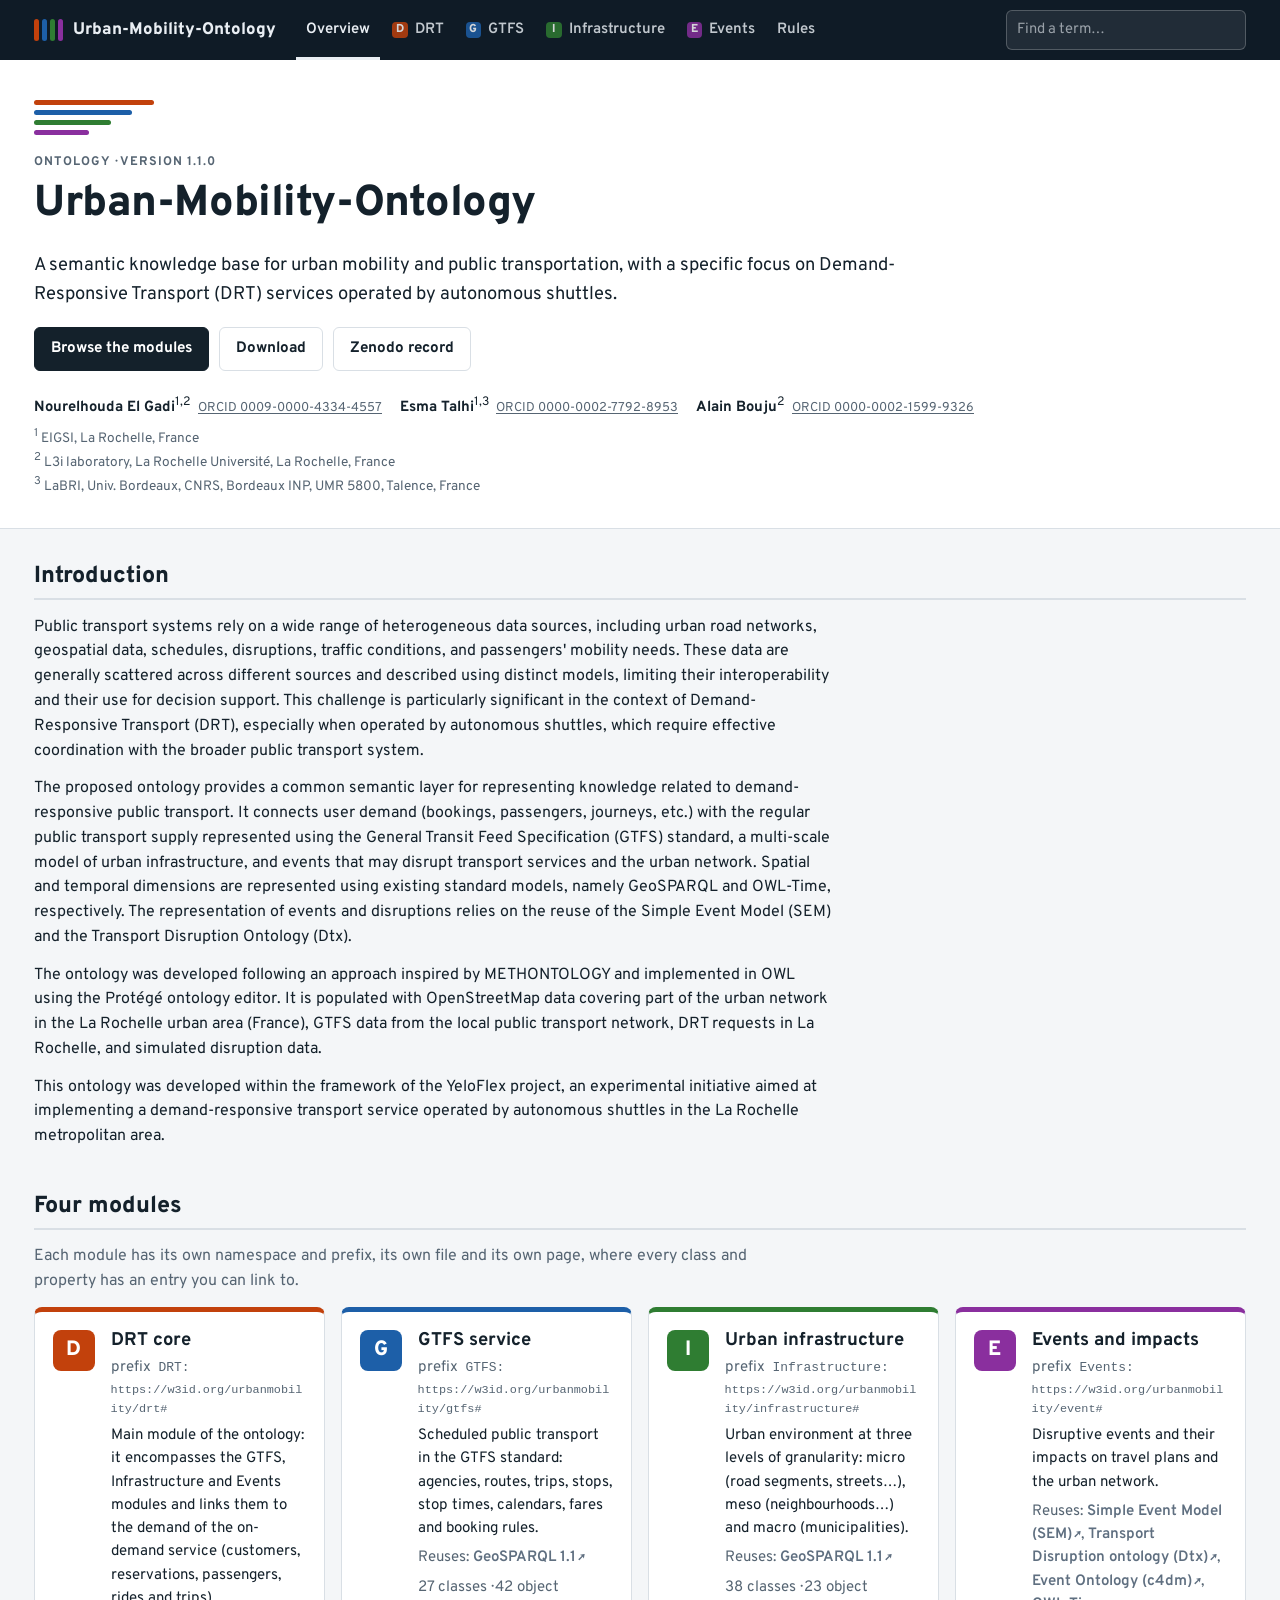
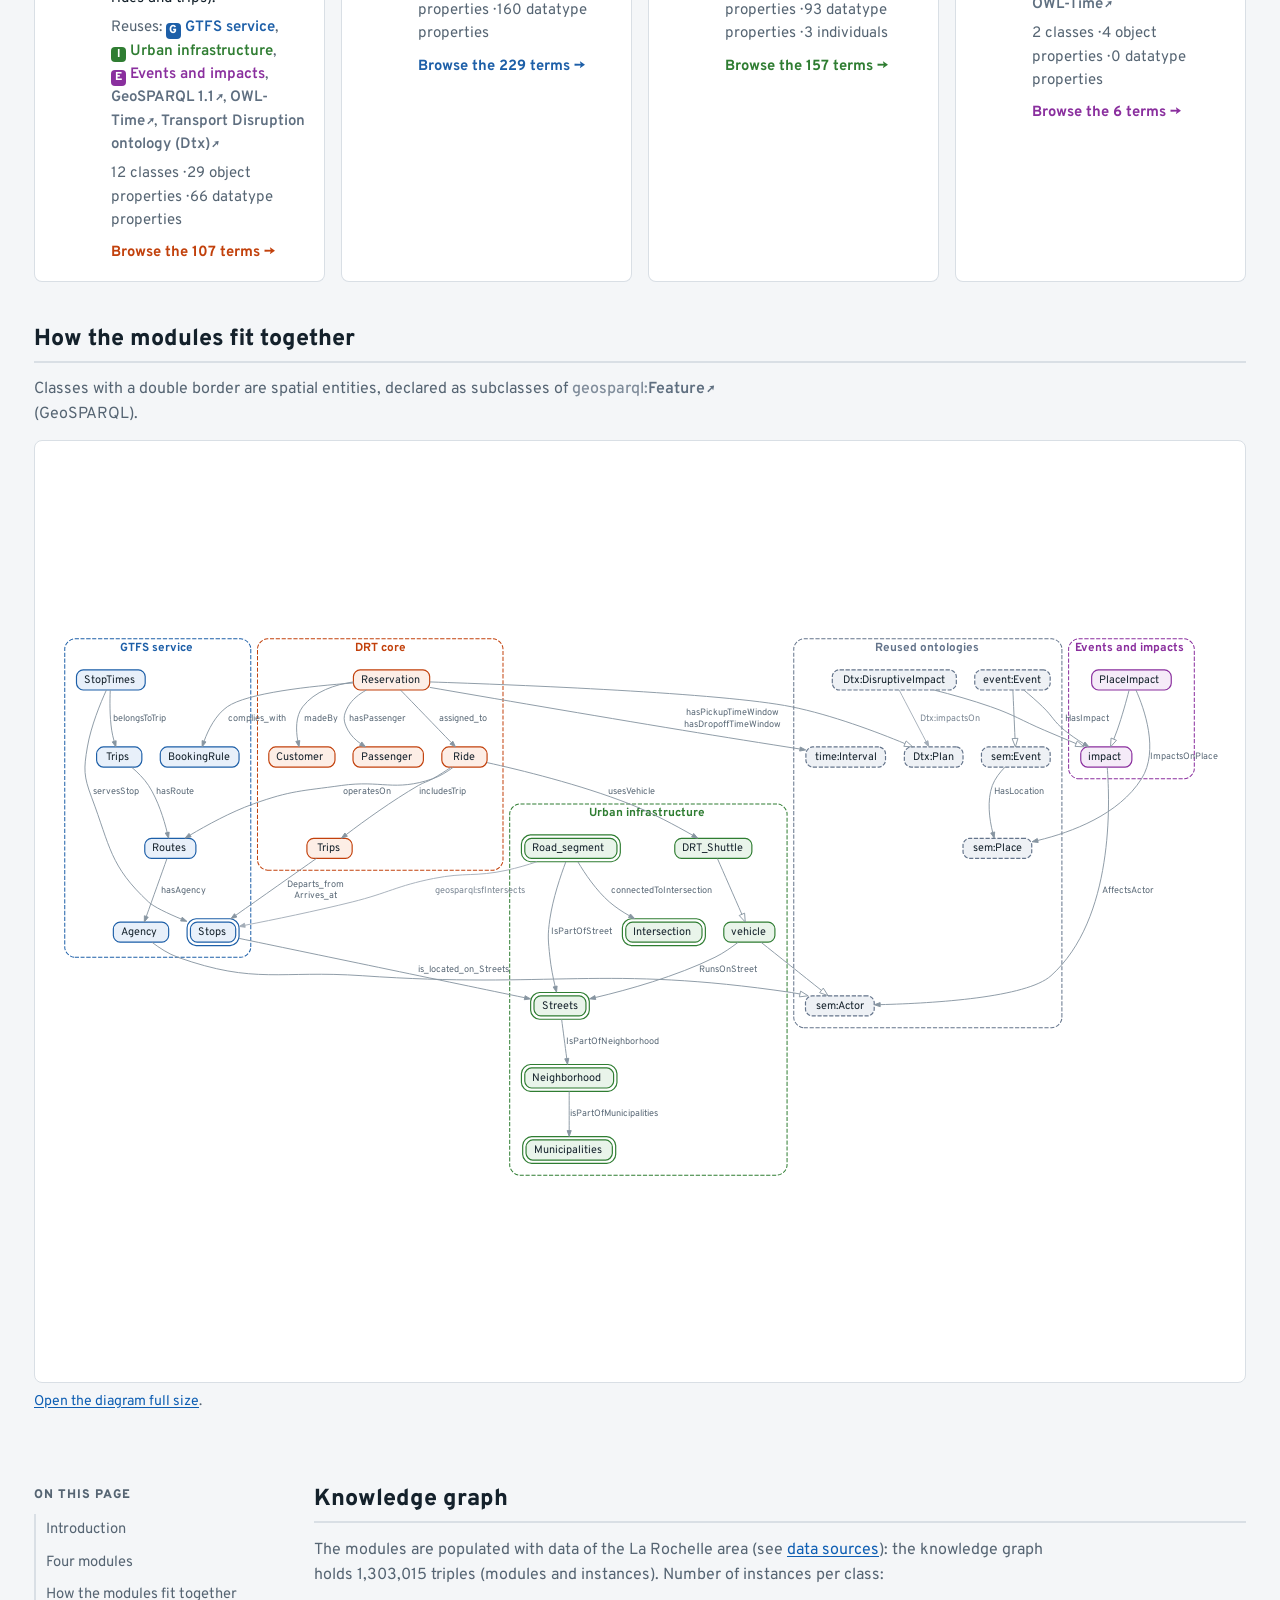
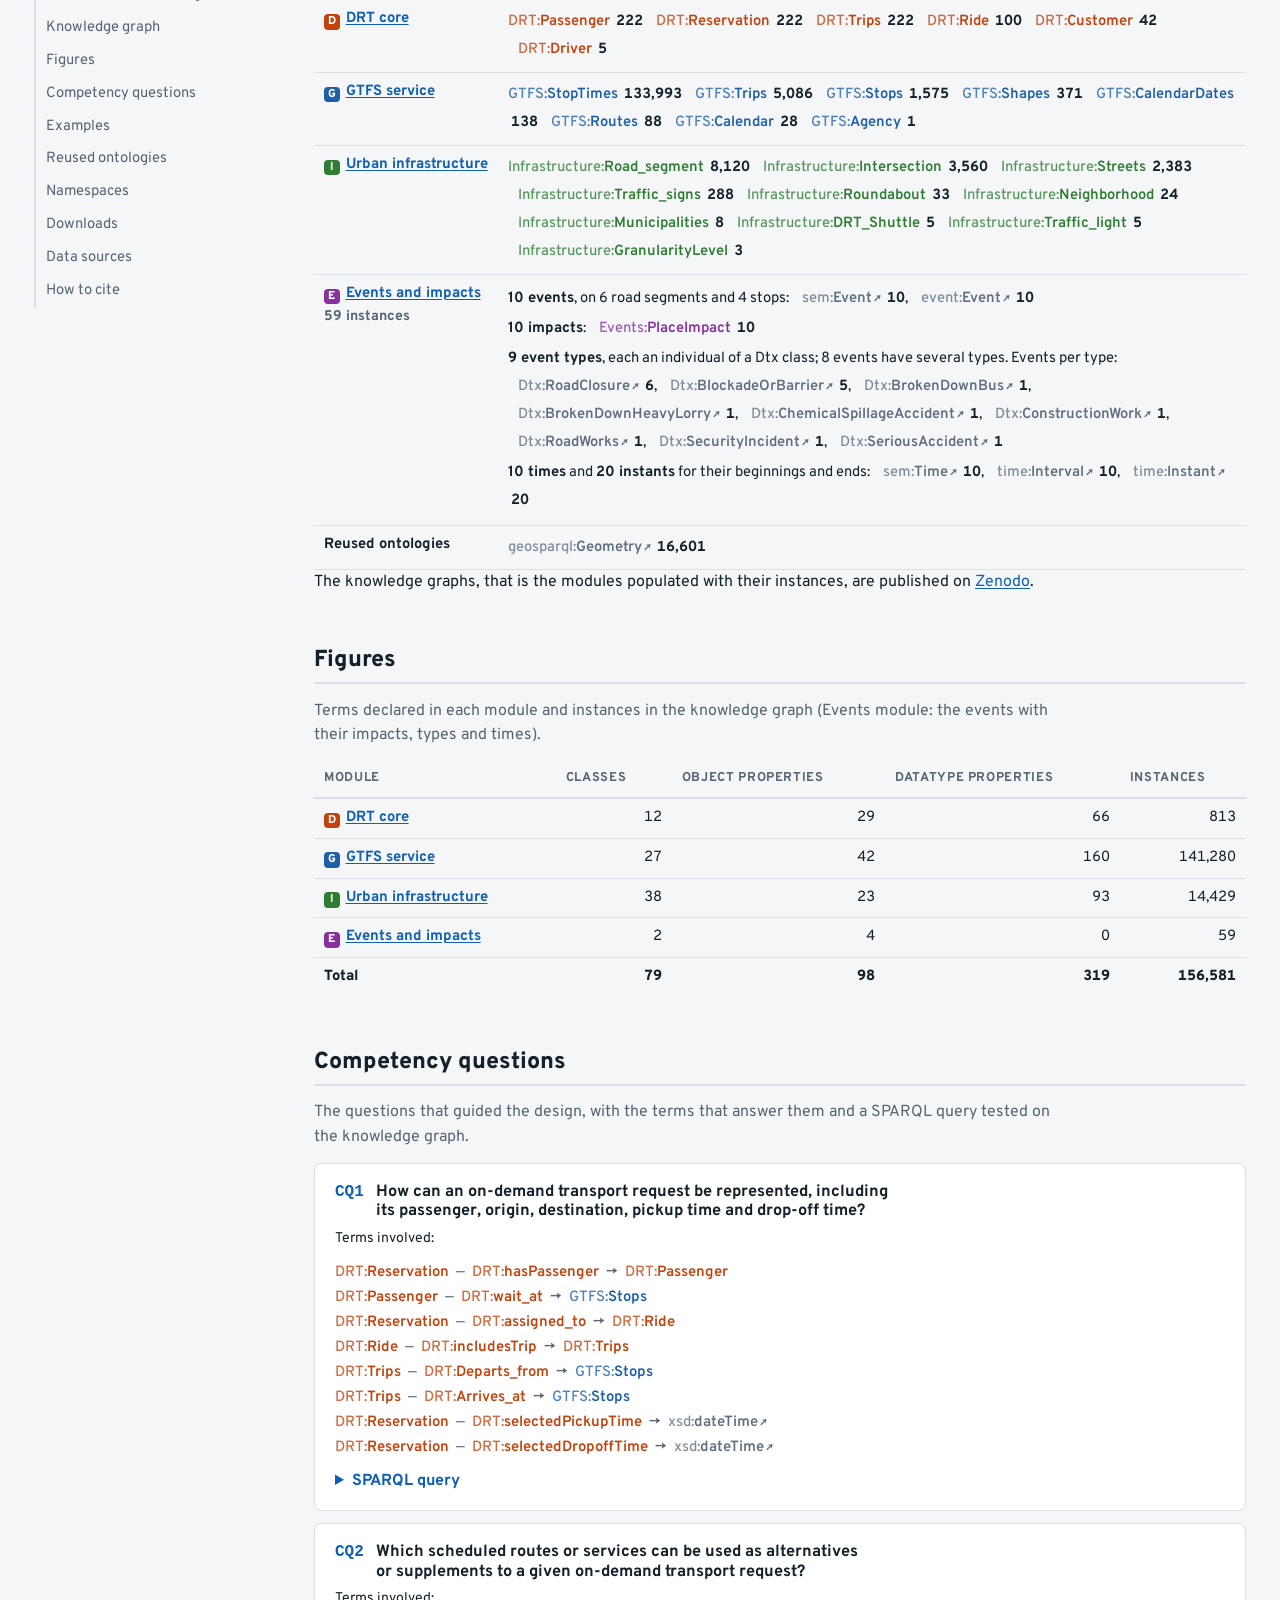
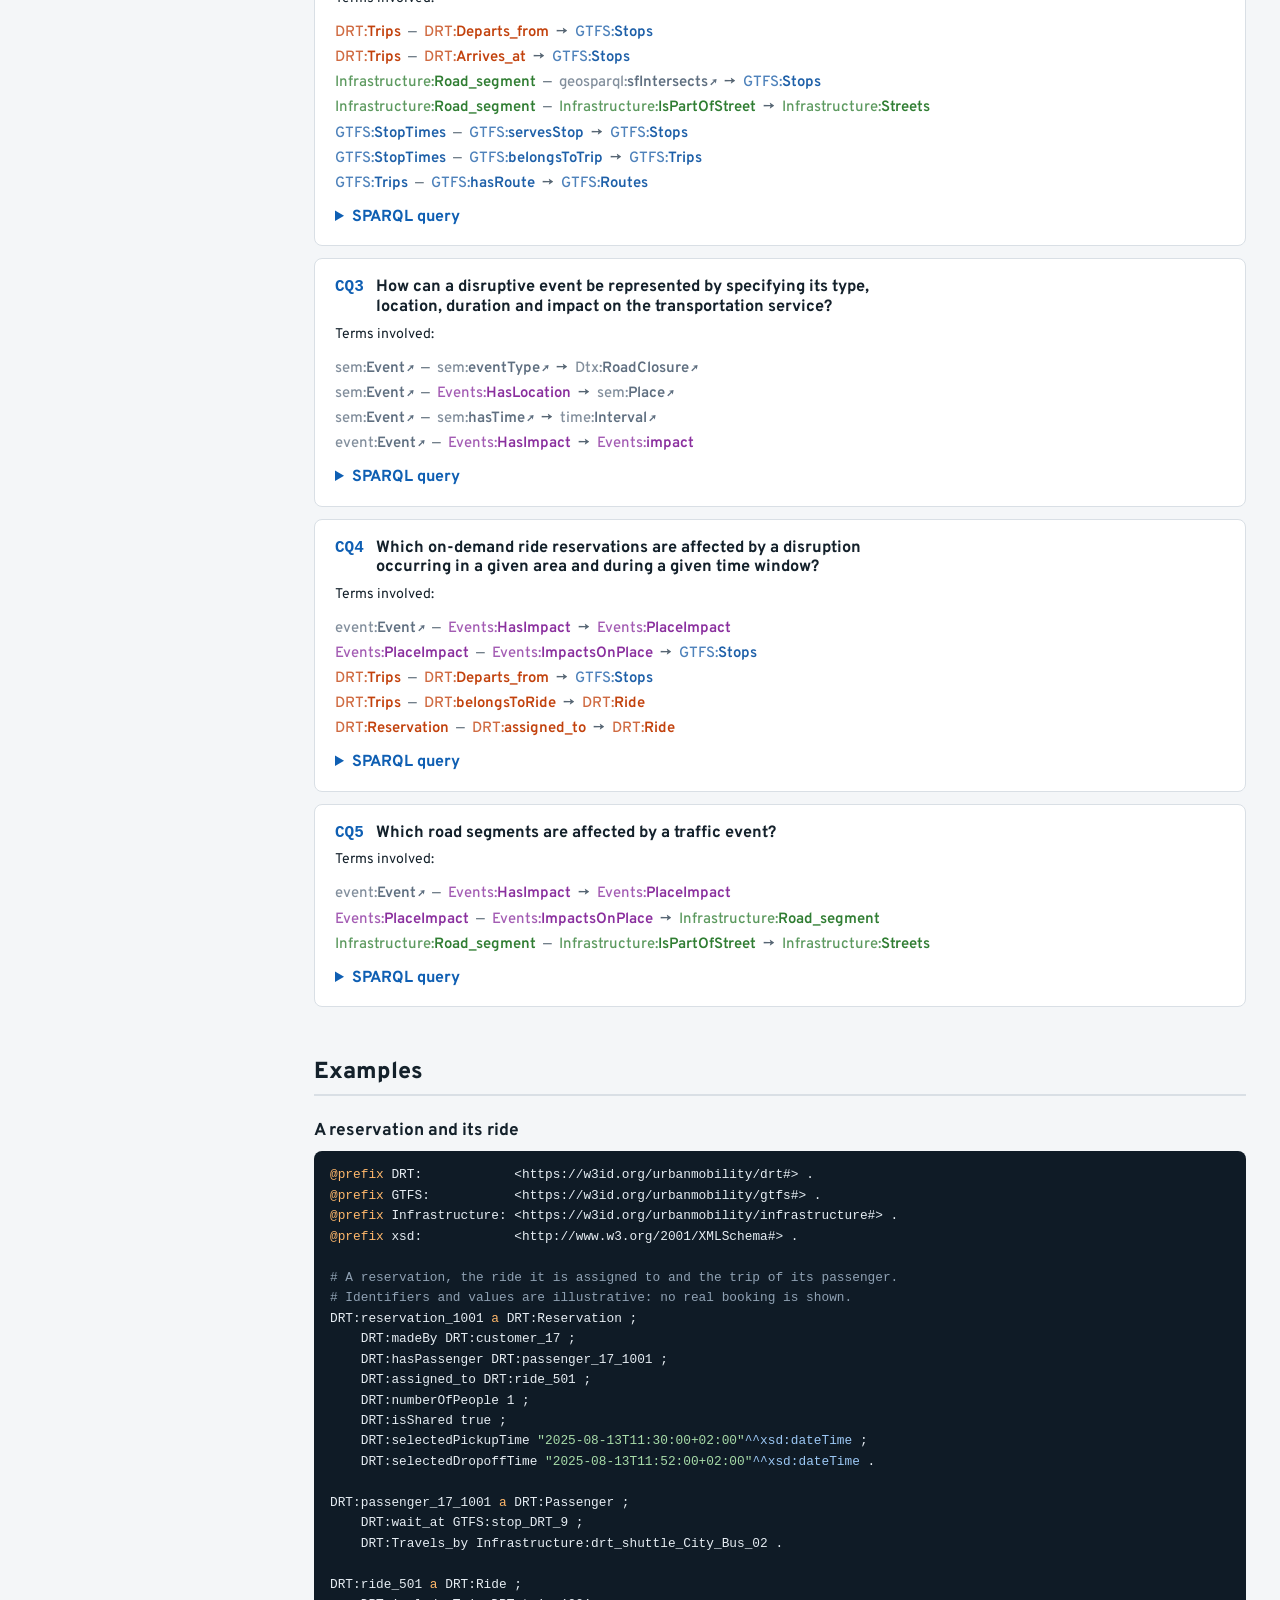
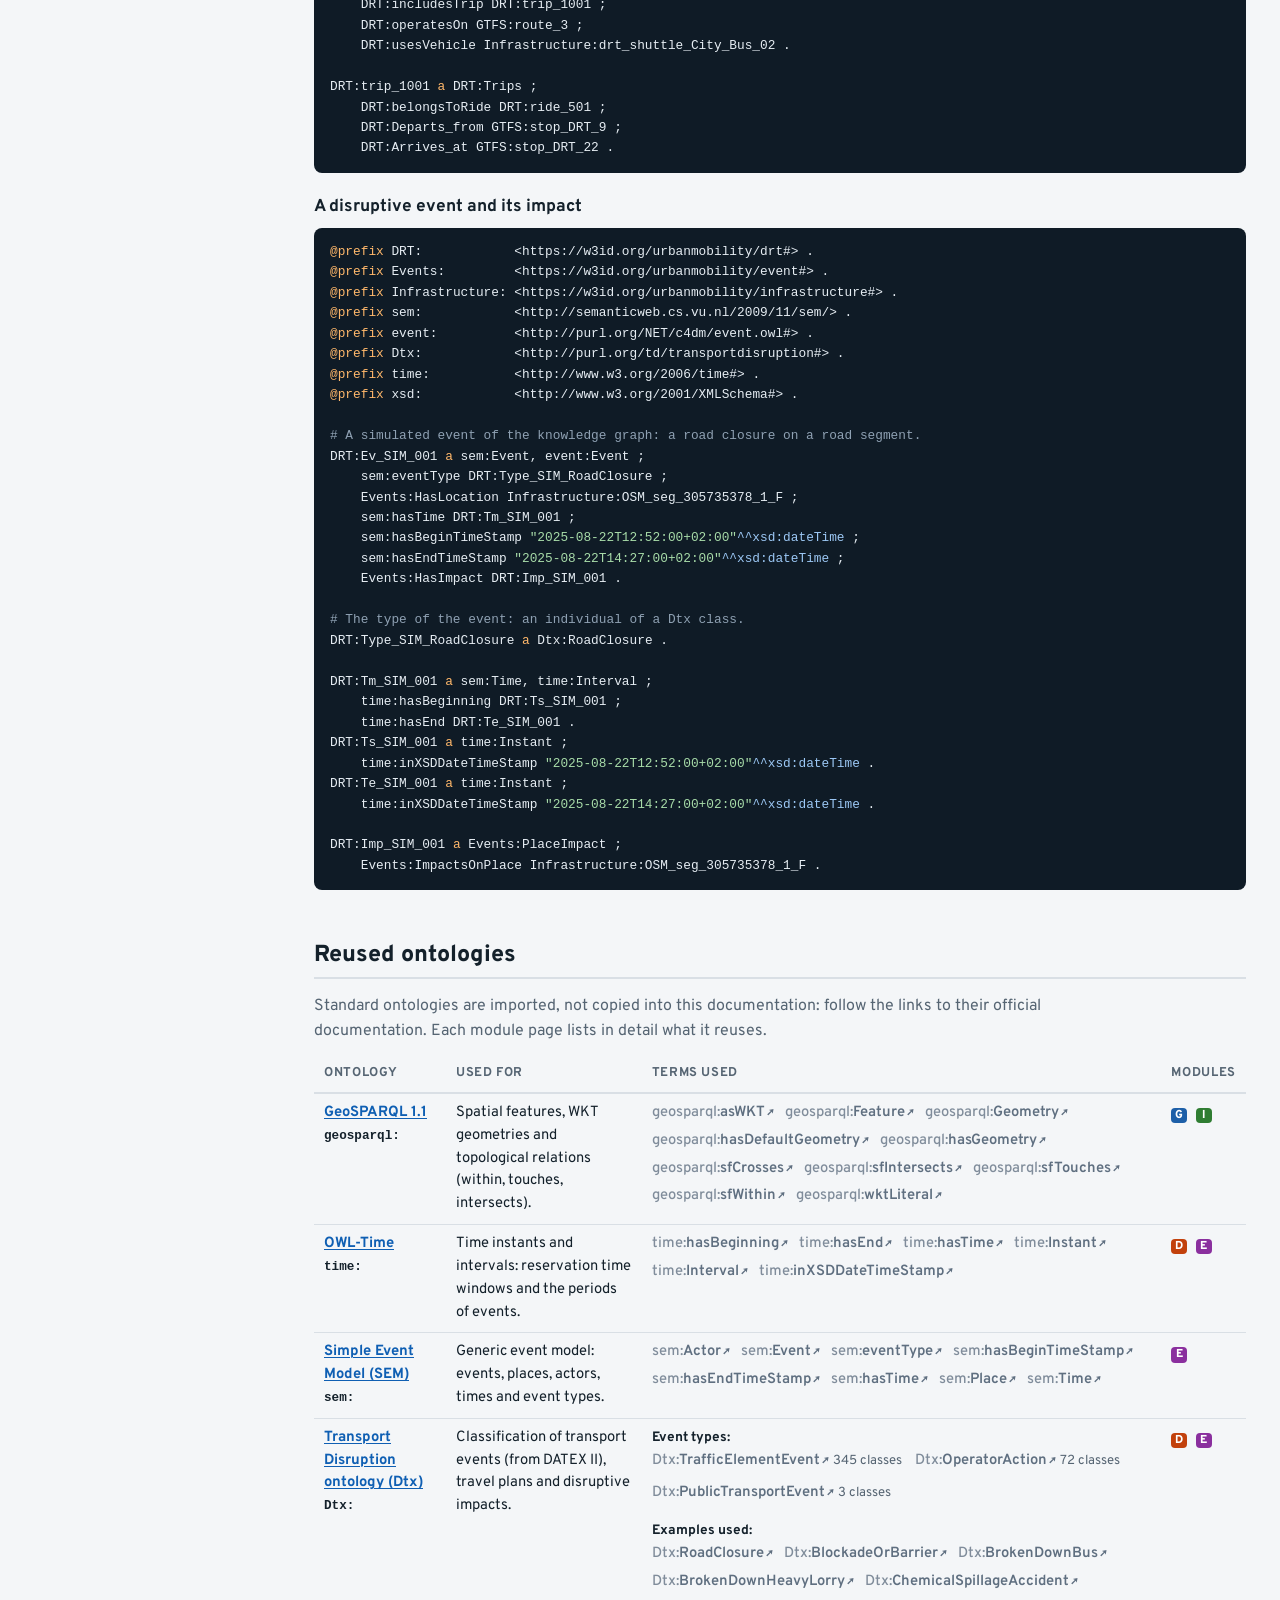
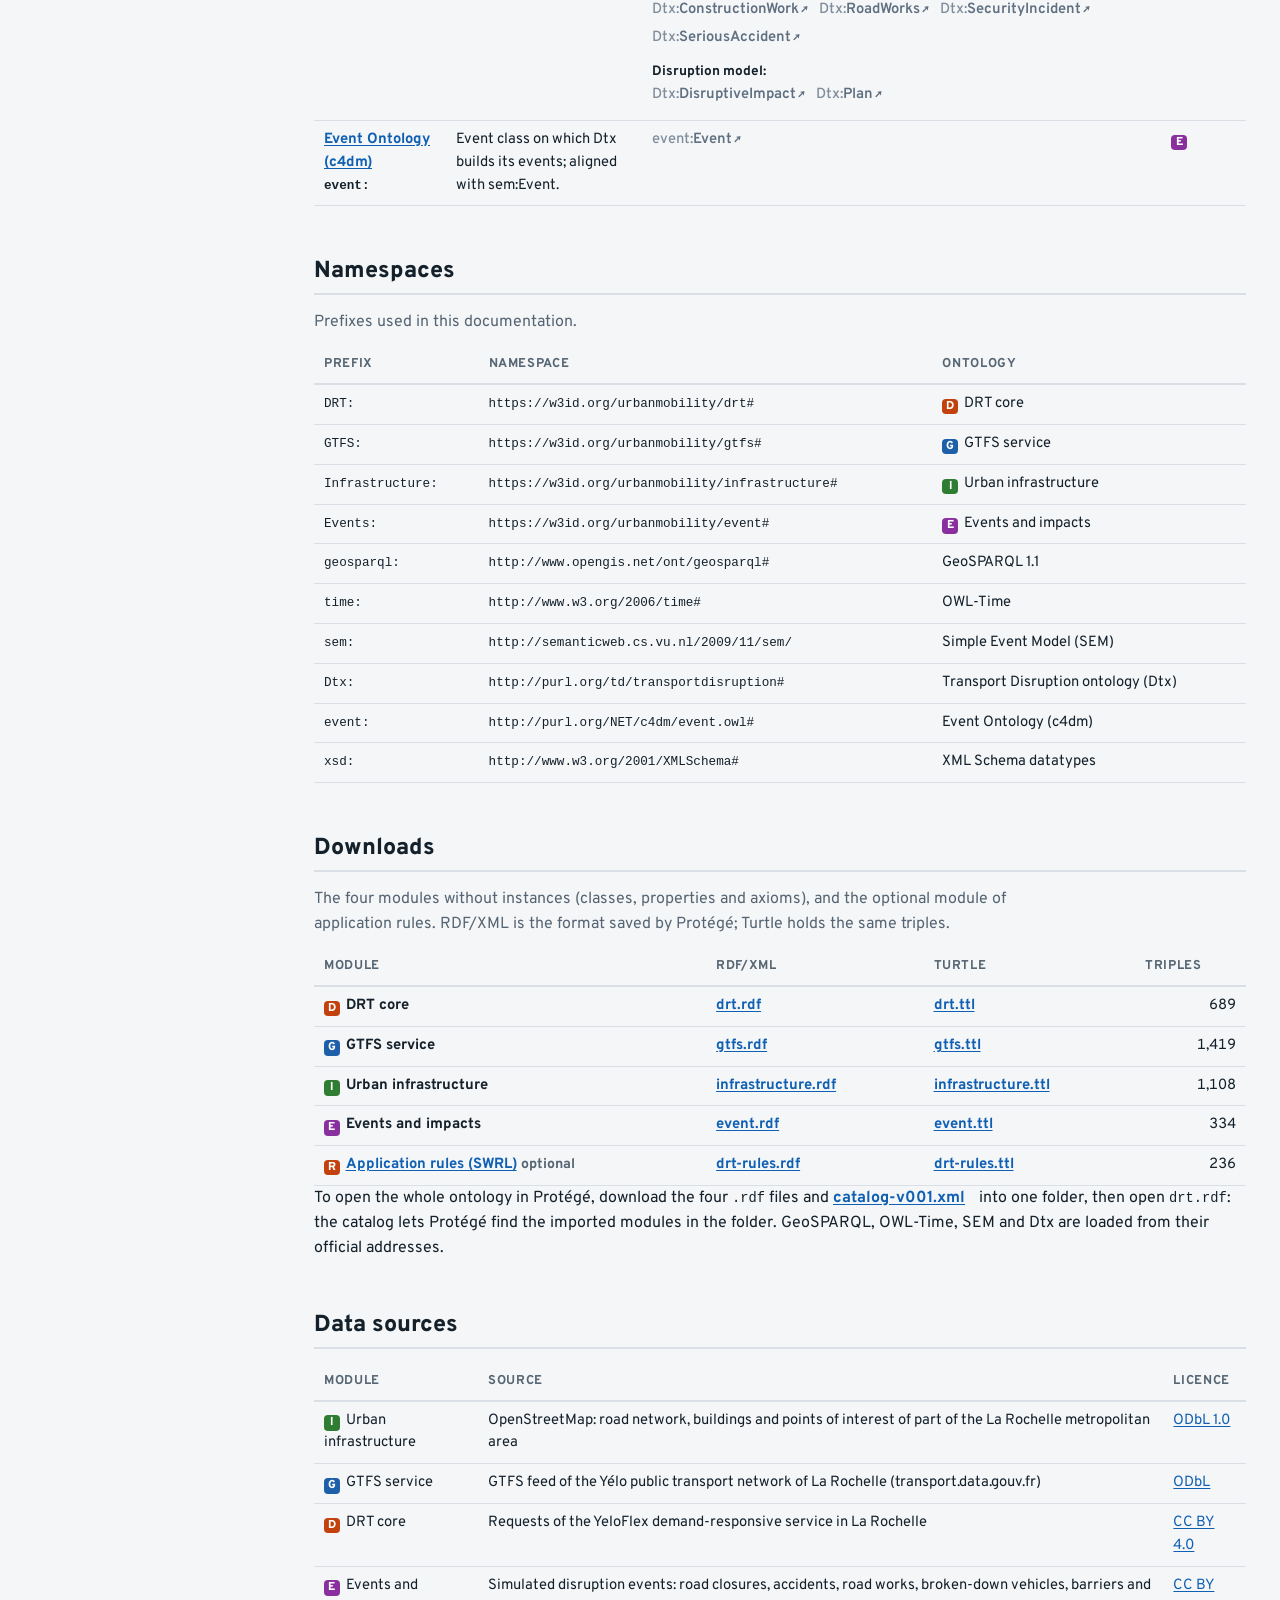
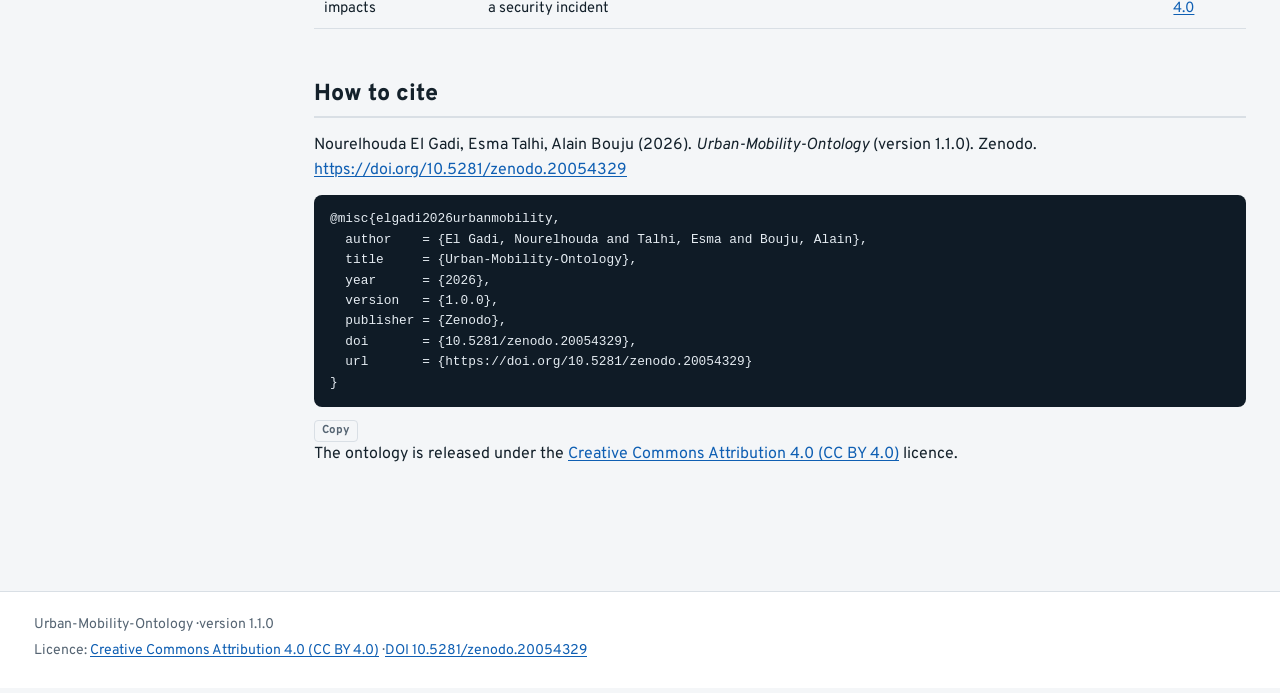
==== commit 02aca782: "Add files via upload" ====
--- a/index.html
+++ b/index.html
@@ -13,7 +13,7 @@
 <header class="topbar">
   <div class="topbar-inner">
     <a class="brand" href="index.html"><span class="brand-lines" aria-hidden="true"><i class="m-drt"></i><i class="m-gtfs"></i><i class="m-infra"></i><i class="m-event"></i></span><span>Urban-Mobility-Ontology</span></a>
-    <nav class="mainnav" aria-label="Documentation sections"><a href="index.html" class="active">Overview</a><a href="drt.html" class=" m-drt"><span class="line-badge m-drt xs" aria-hidden="true">D</span>DRT</a><a href="gtfs.html" class=" m-gtfs"><span class="line-badge m-gtfs xs" aria-hidden="true">G</span>GTFS</a><a href="infrastructure.html" class=" m-infra"><span class="line-badge m-infra xs" aria-hidden="true">I</span>Infrastructure</a><a href="event.html" class=" m-event"><span class="line-badge m-event xs" aria-hidden="true">E</span>Events</a></nav>
+    <nav class="mainnav" aria-label="Documentation sections"><a href="index.html" class="active">Overview</a><a href="drt.html" class="m-drt"><span class="line-badge m-drt xs" aria-hidden="true">D</span>DRT</a><a href="gtfs.html" class="m-gtfs"><span class="line-badge m-gtfs xs" aria-hidden="true">G</span>GTFS</a><a href="infrastructure.html" class="m-infra"><span class="line-badge m-infra xs" aria-hidden="true">I</span>Infrastructure</a><a href="event.html" class="m-event"><span class="line-badge m-event xs" aria-hidden="true">E</span>Events</a><a href="rules.html" class="">Rules</a></nav>
     <div class="search" role="search">
       <label class="sr" for="q">Find a class or property</label>
       <input id="q" type="search" placeholder="Find a term…" autocomplete="off" spellcheck="false" aria-controls="q-results" aria-expanded="false">
@@ -26,7 +26,7 @@
 <section class="hero home-hero">
   <div class="wrap">
     <div class="lines" aria-hidden="true"><i class="m-drt"></i><i class="m-gtfs"></i><i class="m-infra"></i><i class="m-event"></i></div>
-    <p class="eyebrow">Ontology · version 1.0.0</p>
+    <p class="eyebrow">Ontology · version 1.1.0</p>
     <h1>Urban-Mobility-Ontology</h1>
     <p class="lead">A semantic knowledge base for urban mobility and public transportation, with a specific focus on Demand-Responsive Transport (DRT) services operated by autonomous shuttles.</p>
     <p class="actions"><a class="btn primary" href="#modules">Browse the modules</a><a class="btn" href="#downloads">Download</a><a class="btn" href="https://doi.org/10.5281/zenodo.20054329">Zenodo record</a></p>
@@ -36,610 +36,611 @@
 <div class="band"><div class="wrap">
     <section class="block narrow" id="introduction"><h2>Introduction</h2><p>Public transport systems rely on a wide range of heterogeneous data sources, including urban road networks, geospatial data, schedules, disruptions, traffic conditions, and passengers&#x27; mobility needs. These data are generally scattered across different sources and described using distinct models, limiting their interoperability and their use for decision support. This challenge is particularly significant in the context of Demand-Responsive Transport (DRT), especially when operated by autonomous shuttles, which require effective coordination with the broader public transport system.</p><p>The proposed ontology provides a common semantic layer for representing knowledge related to demand-responsive public transport. It connects user demand (bookings, passengers, journeys, etc.) with the regular public transport supply represented using the General Transit Feed Specification (GTFS) standard, a multi-scale model of urban infrastructure, and events that may disrupt transport services and the urban network. Spatial and temporal dimensions are represented using existing standard models, namely GeoSPARQL and OWL-Time, respectively. The representation of events and disruptions relies on the reuse of the Simple Event Model (SEM) and the Transport Disruption Ontology (Dtx).</p><p>The ontology was developed following an approach inspired by METHONTOLOGY and implemented in OWL using the Protégé ontology editor. It is populated with OpenStreetMap data covering part of the urban network in the La Rochelle urban area (France), GTFS data from the local public transport network, DRT requests in La Rochelle, and simulated disruption data.</p><p>This ontology was developed within the framework of the YeloFlex project, an experimental initiative aimed at implementing a demand-responsive transport service operated by autonomous shuttles in the La Rochelle metropolitan area.</p>
       </section>
-    <section class="block" id="modules"><h2>Four modules</h2><p class="sub">Each module has its own namespace and prefix, its own file and its own page, where every class and property has an entry you can link to.</p><div class="mod-grid"><article class="mod-card m-drt"><span class="line-badge m-drt lg" aria-hidden="true">D</span><div><h3><a href="drt.html">DRT core</a></h3><p class="pfx-line">prefix <code>DRT:</code><code class="ns-small">http://www.semanticweb.org/hp/ontologies/2024/6/OnDemand#</code></p><p>Main module of the ontology: it encompasses the GTFS, Infrastructure and Events modules and links them to the demand of the on-demand service (customers, reservations, passengers, rides and trips).</p><p class="mod-reuse">Reuses: <a class="t m-gtfs" href="gtfs.html"><span class="line-badge m-gtfs xs" aria-hidden="true">G</span>GTFS service</a>, <a class="t m-infra" href="infrastructure.html"><span class="line-badge m-infra xs" aria-hidden="true">I</span>Urban infrastructure</a>, <a class="t m-event" href="event.html"><span class="line-badge m-event xs" aria-hidden="true">E</span>Events and impacts</a>, <a class="t ext" href="https://docs.ogc.org/is/22-047r1/22-047r1.html" target="_blank" rel="noopener">GeoSPARQL 1.1<span class="ext-mark" aria-hidden="true">↗</span></a>, <a class="t ext" href="https://www.w3.org/TR/owl-time/" target="_blank" rel="noopener">OWL-Time<span class="ext-mark" aria-hidden="true">↗</span></a>, <a class="t ext" href="https://transportdisruption.github.io/transportdisruption.html" target="_blank" rel="noopener">Transport Disruption ontology (Dtx)<span class="ext-mark" aria-hidden="true">↗</span></a></p><p class="mod-count">12 classes · 29 object properties · 65 datatype properties</p><a class="go" href="drt.html">Browse the 106 terms →</a></div></article><article class="mod-card m-gtfs"><span class="line-badge m-gtfs lg" aria-hidden="true">G</span><div><h3><a href="gtfs.html">GTFS service</a></h3><p class="pfx-line">prefix <code>GTFS:</code><code class="ns-small">http://www.semanticweb.org/hp/ontologies/2024/transport#</code></p><p>Scheduled public transport in the GTFS standard: agencies, routes, trips, stops, stop times, calendars, fares and booking rules.</p><p class="mod-reuse">Reuses: <a class="t ext" href="https://docs.ogc.org/is/22-047r1/22-047r1.html" target="_blank" rel="noopener">GeoSPARQL 1.1<span class="ext-mark" aria-hidden="true">↗</span></a></p><p class="mod-count">27 classes · 44 object properties · 160 datatype properties</p><a class="go" href="gtfs.html">Browse the 231 terms →</a></div></article><article class="mod-card m-infra"><span class="line-badge m-infra lg" aria-hidden="true">I</span><div><h3><a href="infrastructure.html">Urban infrastructure</a></h3><p class="pfx-line">prefix <code>Infrastructure:</code><code class="ns-small">http://www.semanticweb.org/hp/ontologies/2024/7/Modélisation#</code></p><p>Urban environment at three levels of granularity: micro (road segments, streets…), meso (neighbourhoods…) and macro (municipalities).</p><p class="mod-reuse">Reuses: <a class="t ext" href="https://docs.ogc.org/is/22-047r1/22-047r1.html" target="_blank" rel="noopener">GeoSPARQL 1.1<span class="ext-mark" aria-hidden="true">↗</span></a></p><p class="mod-count">38 classes · 23 object properties · 96 datatype properties</p><a class="go" href="infrastructure.html">Browse the 157 terms →</a></div></article><article class="mod-card m-event"><span class="line-badge m-event lg" aria-hidden="true">E</span><div><h3><a href="event.html">Events and impacts</a></h3><p class="pfx-line">prefix <code>Events:</code><code class="ns-small">http://www.semanticweb.org/nelgad01/ontologies/2026/10/Event#</code></p><p>Disruptive events and their impacts on travel plans and the urban network.</p><p class="mod-reuse">Reuses: <a class="t ext" href="https://semanticweb.cs.vu.nl/2009/11/sem/" target="_blank" rel="noopener">Simple Event Model (SEM)<span class="ext-mark" aria-hidden="true">↗</span></a>, <a class="t ext" href="https://transportdisruption.github.io/transportdisruption.html" target="_blank" rel="noopener">Transport Disruption ontology (Dtx)<span class="ext-mark" aria-hidden="true">↗</span></a>, <a class="t ext" href="http://motools.sourceforge.net/event/event.html" target="_blank" rel="noopener">Event Ontology (c4dm)<span class="ext-mark" aria-hidden="true">↗</span></a>, <a class="t ext" href="https://www.w3.org/TR/owl-time/" target="_blank" rel="noopener">OWL-Time<span class="ext-mark" aria-hidden="true">↗</span></a></p><p class="mod-count">2 classes · 4 object properties · 0 datatype properties</p><a class="go" href="event.html">Browse the 6 terms →</a></div></article></div></section>
+    <section class="block" id="modules"><h2>Four modules</h2><p class="sub">Each module has its own namespace and prefix, its own file and its own page, where every class and property has an entry you can link to.</p><div class="mod-grid"><article class="mod-card m-drt"><span class="line-badge m-drt lg" aria-hidden="true">D</span><div><h3><a href="drt.html">DRT core</a></h3><p class="pfx-line">prefix <code>DRT:</code><code class="ns-small">https://w3id.org/urbanmobility/drt#</code></p><p>Main module of the ontology: it encompasses the GTFS, Infrastructure and Events modules and links them to the demand of the on-demand service (customers, reservations, passengers, rides and trips).</p><p class="mod-reuse">Reuses: <a class="t m-gtfs" href="gtfs.html"><span class="line-badge m-gtfs xs" aria-hidden="true">G</span>GTFS service</a>, <a class="t m-infra" href="infrastructure.html"><span class="line-badge m-infra xs" aria-hidden="true">I</span>Urban infrastructure</a>, <a class="t m-event" href="event.html"><span class="line-badge m-event xs" aria-hidden="true">E</span>Events and impacts</a>, <a class="t ext" href="https://docs.ogc.org/is/22-047r1/22-047r1.html" target="_blank" rel="noopener">GeoSPARQL 1.1<span class="ext-mark" aria-hidden="true">↗</span></a>, <a class="t ext" href="https://www.w3.org/TR/owl-time/" target="_blank" rel="noopener">OWL-Time<span class="ext-mark" aria-hidden="true">↗</span></a>, <a class="t ext" href="https://transportdisruption.github.io/transportdisruption.html" target="_blank" rel="noopener">Transport Disruption ontology (Dtx)<span class="ext-mark" aria-hidden="true">↗</span></a></p><p class="mod-count">12 classes · 29 object properties · 66 datatype properties</p><a class="go" href="drt.html">Browse the 107 terms →</a></div></article><article class="mod-card m-gtfs"><span class="line-badge m-gtfs lg" aria-hidden="true">G</span><div><h3><a href="gtfs.html">GTFS service</a></h3><p class="pfx-line">prefix <code>GTFS:</code><code class="ns-small">https://w3id.org/urbanmobility/gtfs#</code></p><p>Scheduled public transport in the GTFS standard: agencies, routes, trips, stops, stop times, calendars, fares and booking rules.</p><p class="mod-reuse">Reuses: <a class="t ext" href="https://docs.ogc.org/is/22-047r1/22-047r1.html" target="_blank" rel="noopener">GeoSPARQL 1.1<span class="ext-mark" aria-hidden="true">↗</span></a></p><p class="mod-count">27 classes · 42 object properties · 160 datatype properties</p><a class="go" href="gtfs.html">Browse the 229 terms →</a></div></article><article class="mod-card m-infra"><span class="line-badge m-infra lg" aria-hidden="true">I</span><div><h3><a href="infrastructure.html">Urban infrastructure</a></h3><p class="pfx-line">prefix <code>Infrastructure:</code><code class="ns-small">https://w3id.org/urbanmobility/infrastructure#</code></p><p>Urban environment at three levels of granularity: micro (road segments, streets…), meso (neighbourhoods…) and macro (municipalities).</p><p class="mod-reuse">Reuses: <a class="t ext" href="https://docs.ogc.org/is/22-047r1/22-047r1.html" target="_blank" rel="noopener">GeoSPARQL 1.1<span class="ext-mark" aria-hidden="true">↗</span></a></p><p class="mod-count">38 classes · 23 object properties · 93 datatype properties · 3 individuals</p><a class="go" href="infrastructure.html">Browse the 157 terms →</a></div></article><article class="mod-card m-event"><span class="line-badge m-event lg" aria-hidden="true">E</span><div><h3><a href="event.html">Events and impacts</a></h3><p class="pfx-line">prefix <code>Events:</code><code class="ns-small">https://w3id.org/urbanmobility/event#</code></p><p>Disruptive events and their impacts on travel plans and the urban network.</p><p class="mod-reuse">Reuses: <a class="t ext" href="https://semanticweb.cs.vu.nl/2009/11/sem/" target="_blank" rel="noopener">Simple Event Model (SEM)<span class="ext-mark" aria-hidden="true">↗</span></a>, <a class="t ext" href="https://transportdisruption.github.io/transportdisruption.html" target="_blank" rel="noopener">Transport Disruption ontology (Dtx)<span class="ext-mark" aria-hidden="true">↗</span></a>, <a class="t ext" href="http://motools.sourceforge.net/event/event.html" target="_blank" rel="noopener">Event Ontology (c4dm)<span class="ext-mark" aria-hidden="true">↗</span></a>, <a class="t ext" href="https://www.w3.org/TR/owl-time/" target="_blank" rel="noopener">OWL-Time<span class="ext-mark" aria-hidden="true">↗</span></a></p><p class="mod-count">2 classes · 4 object properties · 0 datatype properties</p><a class="go" href="event.html">Browse the 6 terms →</a></div></article></div></section>
     <section class="block" id="architecture"><h2>How the modules fit together</h2>
       <p class="sub">Classes with a double border are spatial entities, declared as subclasses of <a class="t ext" href="https://docs.ogc.org/is/22-047r1/22-047r1.html#_class_geofeature" title="http://www.opengis.net/ont/geosparql#Feature" target="_blank" rel="noopener"><span class="pfx">geosparql:</span>Feature<span class="ext-mark" aria-hidden="true">↗</span></a> (GeoSPARQL).</p>
-      <figure class="diagram"><div class="diagram-scroll"><div class="diagram-inner" style="min-width:1100px"><svg class="dg" role="img" aria-label="How the four modules and the reused ontologies are connected"
- viewBox="0.00 0.00 1375.60 677.60" xmlns="http://www.w3.org/2000/svg" xmlns:xlink="http://www.w3.org/1999/xlink">
+      <figure class="diagram"><div class="diagram-scroll"><div class="diagram-inner" style="min-width:1100px"><svg width="1411pt" height="678pt"
+ viewBox="0.00 0.00 1410.60 677.60" xmlns="http://www.w3.org/2000/svg" xmlns:xlink="http://www.w3.org/1999/xlink">
 <g id="graph0" class="graph" transform="scale(1 1) rotate(0) translate(10.8 666.8)">
-<title>How the four modules and the reused ontologies are connected</title>
+<title>G</title>
 <g id="clust1" class="cluster cl m&#45;drt">
 <title>cluster_drt</title>
-<path fill="transparent" stroke="#c2410c" stroke-width="1.2" stroke-dasharray="5,2" d="M250,-372C250,-372 508,-372 508,-372 514,-372 520,-378 520,-384 520,-384 520,-636 520,-636 520,-642 514,-648 508,-648 508,-648 250,-648 250,-648 244,-648 238,-642 238,-636 238,-636 238,-384 238,-384 238,-378 244,-372 250,-372"/>
-<text text-anchor="start" x="349" y="-633.8" font-family="Overpass" font-weight="bold" font-size="14.00" fill="#c2410c">DRT core</text>
+<path fill="transparent" stroke="#c2410c" stroke-width="1.2" stroke-dasharray="5,2" d="M250,-372C250,-372 519,-372 519,-372 525,-372 531,-378 531,-384 531,-384 531,-636 531,-636 531,-642 525,-648 519,-648 519,-648 250,-648 250,-648 244,-648 238,-642 238,-636 238,-636 238,-384 238,-384 238,-378 244,-372 250,-372"/>
+<text text-anchor="start" x="354" y="-633.8" font-family="Overpass" font-weight="bold" font-size="14.00" fill="#c2410c">DRT core</text>
 </g>
 <g id="clust2" class="cluster cl m&#45;gtfs">
 <title>cluster_gtfs</title>
 <path fill="transparent" stroke="#1d5fa8" stroke-width="1.2" stroke-dasharray="5,2" d="M20,-268C20,-268 218,-268 218,-268 224,-268 230,-274 230,-280 230,-280 230,-636 230,-636 230,-642 224,-648 218,-648 218,-648 20,-648 20,-648 14,-648 8,-642 8,-636 8,-636 8,-280 8,-280 8,-274 14,-268 20,-268"/>
-<text text-anchor="start" x="77" y="-633.8" font-family="Overpass" font-weight="bold" font-size="14.00" fill="#1d5fa8">GTFS service</text>
+<text text-anchor="start" x="74" y="-633.8" font-family="Overpass" font-weight="bold" font-size="14.00" fill="#1d5fa8">GTFS service</text>
 </g>
 <g id="clust3" class="cluster cl m&#45;infra">
 <title>cluster_infra</title>
-<path fill="transparent" stroke="#2f7d32" stroke-width="1.2" stroke-dasharray="5,2" d="M540,-8C540,-8 841,-8 841,-8 847,-8 853,-14 853,-20 853,-20 853,-439 853,-439 853,-445 847,-451 841,-451 841,-451 540,-451 540,-451 534,-451 528,-445 528,-439 528,-439 528,-20 528,-20 528,-14 534,-8 540,-8"/>
-<text text-anchor="start" x="622.5" y="-436.8" font-family="Overpass" font-weight="bold" font-size="14.00" fill="#2f7d32">Urban infrastructure</text>
+<path fill="transparent" stroke="#2f7d32" stroke-width="1.2" stroke-dasharray="5,2" d="M551,-8C551,-8 858,-8 858,-8 864,-8 870,-14 870,-20 870,-20 870,-439 870,-439 870,-445 864,-451 858,-451 858,-451 551,-451 551,-451 545,-451 539,-445 539,-439 539,-439 539,-20 539,-20 539,-14 545,-8 551,-8"/>
+<text text-anchor="start" x="633.5" y="-436.8" font-family="Overpass" font-weight="bold" font-size="14.00" fill="#2f7d32">Urban infrastructure</text>
 </g>
 <g id="clust4" class="cluster cl m&#45;event">
 <title>cluster_event</title>
-<path fill="transparent" stroke="#8a2f9e" stroke-width="1.2" stroke-dasharray="5,2" d="M1191,-481C1191,-481 1310,-481 1310,-481 1316,-481 1322,-487 1322,-493 1322,-493 1322,-636 1322,-636 1322,-642 1316,-648 1310,-648 1310,-648 1191,-648 1191,-648 1185,-648 1179,-642 1179,-636 1179,-636 1179,-493 1179,-493 1179,-487 1185,-481 1191,-481"/>
-<text text-anchor="start" x="1187" y="-633.8" font-family="Overpass" font-weight="bold" font-size="14.00" fill="#8a2f9e">Events and impacts</text>
+<path fill="transparent" stroke="#8a2f9e" stroke-width="1.2" stroke-dasharray="5,2" d="M1218,-481C1218,-481 1344,-481 1344,-481 1350,-481 1356,-487 1356,-493 1356,-493 1356,-636 1356,-636 1356,-642 1350,-648 1344,-648 1344,-648 1218,-648 1218,-648 1212,-648 1206,-642 1206,-636 1206,-636 1206,-493 1206,-493 1206,-487 1212,-481 1218,-481"/>
+<text text-anchor="start" x="1214" y="-633.8" font-family="Overpass" font-weight="bold" font-size="14.00" fill="#8a2f9e">Events and impacts</text>
 </g>
 <g id="clust5" class="cluster cl m&#45;std">
 <title>cluster_std</title>
-<path fill="transparent" stroke="#64748b" stroke-width="1.2" stroke-dasharray="5,2" d="M873,-184C873,-184 1159,-184 1159,-184 1165,-184 1171,-190 1171,-196 1171,-196 1171,-636 1171,-636 1171,-642 1165,-648 1159,-648 1159,-648 873,-648 873,-648 867,-648 861,-642 861,-636 861,-636 861,-196 861,-196 861,-190 867,-184 873,-184"/>
-<text text-anchor="start" x="956" y="-633.8" font-family="Overpass" font-weight="bold" font-size="14.00" fill="#64748b">Reused ontologies</text>
-</g>
-
+<path fill="transparent" stroke="#64748b" stroke-width="1.2" stroke-dasharray="5,2" d="M890,-184C890,-184 1186,-184 1186,-184 1192,-184 1198,-190 1198,-196 1198,-196 1198,-636 1198,-636 1198,-642 1192,-648 1186,-648 1186,-648 890,-648 890,-648 884,-648 878,-642 878,-636 878,-636 878,-196 878,-196 878,-190 884,-184 890,-184"/>
+<text text-anchor="start" x="975" y="-633.8" font-family="Overpass" font-weight="bold" font-size="14.00" fill="#64748b">Reused ontologies</text>
+</g>
+<!-- DRT:Customer -->
 <g id="node1" class="node own m&#45;drt">
 <title>DRT:Customer</title>
-<g id="a_node1"><a href="drt.html#Customer" xlink:title="DRT:Customer: A person who books DRT trips. The customer makes the reservation and may travel or book for other passengers.">
-<path fill="#fdeee6" stroke="#c2410c" stroke-width="1.4" d="M320,-519C320,-519 260,-519 260,-519 256,-519 252,-515 252,-511 252,-511 252,-503 252,-503 252,-499 256,-495 260,-495 260,-495 320,-495 320,-495 324,-495 328,-499 328,-503 328,-503 328,-511 328,-511 328,-515 324,-519 320,-519"/>
-<text text-anchor="start" x="261" y="-503.6" font-family="Overpass" font-size="13.00" fill="#14212b">Customer</text>
-</a>
-</g>
-</g>
-
+<g id="a_node1"><a xlink:href="drt.html#Customer" xlink:title="DRT:Customer: A person who books DRT trips. The customer makes the reservation and may travel or book for other passengers.">
+<path fill="#fdeee6" stroke="#c2410c" stroke-width="1.4" d="M322.5,-519C322.5,-519 259.5,-519 259.5,-519 255.5,-519 251.5,-515 251.5,-511 251.5,-511 251.5,-503 251.5,-503 251.5,-499 255.5,-495 259.5,-495 259.5,-495 322.5,-495 322.5,-495 326.5,-495 330.5,-499 330.5,-503 330.5,-503 330.5,-511 330.5,-511 330.5,-515 326.5,-519 322.5,-519"/>
+<text text-anchor="start" x="260.5" y="-503.6" font-family="Overpass" font-size="13.00" fill="#14212b">Customer</text>
+</a>
+</g>
+</g>
+<!-- DRT:Reservation -->
 <g id="node2" class="node own m&#45;drt">
 <title>DRT:Reservation</title>
-<g id="a_node2"><a href="drt.html#Reservation" xlink:title="DRT:Reservation: A booking for the on&#45;demand transport service, made by a customer for one or more passengers. It states the…">
-<path fill="#fdeee6" stroke="#c2410c" stroke-width="1.4" d="M431,-611C431,-611 359,-611 359,-611 355,-611 351,-607 351,-603 351,-603 351,-595 351,-595 351,-591 355,-587 359,-587 359,-587 431,-587 431,-587 435,-587 439,-591 439,-595 439,-595 439,-603 439,-603 439,-607 435,-611 431,-611"/>
-<text text-anchor="start" x="360" y="-595.6" font-family="Overpass" font-size="13.00" fill="#14212b">Reservation</text>
-</a>
-</g>
-</g>
-
+<g id="a_node2"><a xlink:href="drt.html#Reservation" xlink:title="DRT:Reservation: A booking for the on&#45;demand transport service, made by a customer for one or more passengers. It states the requested pickup and…">
+<path fill="#fdeee6" stroke="#c2410c" stroke-width="1.4" d="M435.5,-611C435.5,-611 360.5,-611 360.5,-611 356.5,-611 352.5,-607 352.5,-603 352.5,-603 352.5,-595 352.5,-595 352.5,-591 356.5,-587 360.5,-587 360.5,-587 435.5,-587 435.5,-587 439.5,-587 443.5,-591 443.5,-595 443.5,-595 443.5,-603 443.5,-603 443.5,-607 439.5,-611 435.5,-611"/>
+<text text-anchor="start" x="361.5" y="-595.6" font-family="Overpass" font-size="13.00" fill="#14212b">Reservation</text>
+</a>
+</g>
+</g>
+<!-- DRT:Reservation&#45;&gt;DRT:Customer -->
 <g id="edge2" class="edge op">
 <title>DRT:Reservation&#45;&gt;DRT:Customer</title>
-<path fill="none" stroke="#8795a1" stroke-width="1.1" d="M350.87,-595.26C330.74,-591.6 308.44,-583.71 295,-567 285.95,-555.75 285.33,-539.09 286.61,-526.34"/>
-<polygon fill="#8795a1" stroke="#8795a1" stroke-width="1.1" points="289.04,-526.61 287.53,-519.35 284.18,-525.97 289.04,-526.61"/>
-<g id="a_edge2_0"><a href="drt.html#madeBy" xlink:title="DRT:madeBy: Links a reservation to the customer who made it.">
-<text text-anchor="start" x="296" y="-550.2" font-family="Overpass" font-size="11.00" fill="#5a6977">madeBy</text>
-</a>
-</g>
-</g>
-
+<path fill="none" stroke="#8795a1" stroke-width="1.1" d="M352.4,-596.62C330.52,-593.38 306.07,-585.45 292,-567 283.27,-555.56 283.82,-538.92 286.09,-526.22"/>
+<polygon fill="#8795a1" stroke="#8795a1" stroke-width="1.1" points="288.51,-526.63 287.57,-519.27 283.72,-525.61 288.51,-526.63"/>
+<g id="a_edge2_0"><a xlink:href="drt.html#madeBy" xlink:title="DRT:madeBy: Links a reservation to the customer who made it.">
+<text text-anchor="start" x="293.5" y="-550.2" font-family="Overpass" font-size="11.00" fill="#5a6977">madeBy</text>
+</a>
+</g>
+</g>
+<!-- DRT:Passenger -->
 <g id="node3" class="node own m&#45;drt">
 <title>DRT:Passenger</title>
-<g id="a_node3"><a href="drt.html#Passenger" xlink:title="DRT:Passenger: A person who travels on a DRT trip under a reservation.">
-<path fill="#fdeee6" stroke="#c2410c" stroke-width="1.4" d="M421.5,-519C421.5,-519 358.5,-519 358.5,-519 354.5,-519 350.5,-515 350.5,-511 350.5,-511 350.5,-503 350.5,-503 350.5,-499 354.5,-495 358.5,-495 358.5,-495 421.5,-495 421.5,-495 425.5,-495 429.5,-499 429.5,-503 429.5,-503 429.5,-511 429.5,-511 429.5,-515 425.5,-519 421.5,-519"/>
-<text text-anchor="start" x="359.5" y="-503.6" font-family="Overpass" font-size="13.00" fill="#14212b">Passenger</text>
-</a>
-</g>
-</g>
-
+<g id="a_node3"><a xlink:href="drt.html#Passenger" xlink:title="DRT:Passenger: A person who travels on a DRT trip under a reservation.">
+<path fill="#fdeee6" stroke="#c2410c" stroke-width="1.4" d="M428,-519C428,-519 360,-519 360,-519 356,-519 352,-515 352,-511 352,-511 352,-503 352,-503 352,-499 356,-495 360,-495 360,-495 428,-495 428,-495 432,-495 436,-499 436,-503 436,-503 436,-511 436,-511 436,-515 432,-519 428,-519"/>
+<text text-anchor="start" x="361" y="-503.6" font-family="Overpass" font-size="13.00" fill="#14212b">Passenger</text>
+</a>
+</g>
+</g>
+<!-- DRT:Reservation&#45;&gt;DRT:Passenger -->
 <g id="edge3" class="edge op">
 <title>DRT:Reservation&#45;&gt;DRT:Passenger</title>
-<path fill="none" stroke="#8795a1" stroke-width="1.1" d="M367.22,-586.88C358.89,-582.08 350.71,-575.55 346,-567 340,-556.1 340.27,-550.05 346,-539 349.16,-532.91 354.13,-527.76 359.61,-523.52"/>
-<polygon fill="#8795a1" stroke="#8795a1" stroke-width="1.1" points="361.36,-525.28 365.69,-519.26 358.55,-521.27 361.36,-525.28"/>
-<g id="a_edge3_1"><a href="drt.html#hasPassenger" xlink:title="DRT:hasPassenger: Links a reservation to a passenger who travels under it.">
+<path fill="none" stroke="#8795a1" stroke-width="1.1" d="M368.02,-586.94C359.36,-582.19 350.93,-575.68 346,-567 339.85,-556.18 340.05,-549.93 346,-539 349.49,-532.6 354.93,-527.31 360.91,-523.04"/>
+<polygon fill="#8795a1" stroke="#8795a1" stroke-width="1.1" points="362.48,-524.95 367.03,-519.09 359.82,-520.83 362.48,-524.95"/>
+<g id="a_edge3_1"><a xlink:href="drt.html#hasPassenger" xlink:title="DRT:hasPassenger: Links a reservation to a passenger who travels under it.">
 <text text-anchor="start" x="347" y="-550.2" font-family="Overpass" font-size="11.00" fill="#5a6977">hasPassenger</text>
 </a>
 </g>
 </g>
-
+<!-- DRT:Ride -->
 <g id="node4" class="node own m&#45;drt">
 <title>DRT:Ride</title>
-<g id="a_node4"><a href="drt.html#Ride" xlink:title="DRT:Ride: A vehicle run of the DRT service. A ride is operated by one driver with one shuttle on a DRT line, and…">
-<path fill="#fdeee6" stroke="#c2410c" stroke-width="1.4" d="M498,-519C498,-519 460,-519 460,-519 456,-519 452,-515 452,-511 452,-511 452,-503 452,-503 452,-499 456,-495 460,-495 460,-495 498,-495 498,-495 502,-495 506,-499 506,-503 506,-503 506,-511 506,-511 506,-515 502,-519 498,-519"/>
-<text text-anchor="start" x="465.5" y="-503.6" font-family="Overpass" font-size="13.00" fill="#14212b">Ride</text>
-</a>
-</g>
-</g>
-
+<g id="a_node4"><a xlink:href="drt.html#Ride" xlink:title="DRT:Ride: A vehicle run of the DRT service. A ride is operated by one driver with one shuttle on a DRT line, and includes the trips of all…">
+<path fill="#fdeee6" stroke="#c2410c" stroke-width="1.4" d="M504,-519C504,-519 466,-519 466,-519 462,-519 458,-515 458,-511 458,-511 458,-503 458,-503 458,-499 462,-495 466,-495 466,-495 504,-495 504,-495 508,-495 512,-499 512,-503 512,-503 512,-511 512,-511 512,-515 508,-519 504,-519"/>
+<text text-anchor="start" x="471" y="-503.6" font-family="Overpass" font-size="13.00" fill="#14212b">Ride</text>
+</a>
+</g>
+</g>
+<!-- DRT:Reservation&#45;&gt;DRT:Ride -->
 <g id="edge4" class="edge op">
 <title>DRT:Reservation&#45;&gt;DRT:Ride</title>
-<path fill="none" stroke="#8795a1" stroke-width="1.1" d="M405.3,-586.96C419.91,-571.31 446.76,-542.55 463.7,-524.39"/>
-<polygon fill="#8795a1" stroke="#8795a1" stroke-width="1.1" points="465.63,-525.92 468.62,-519.13 462.05,-522.57 465.63,-525.92"/>
-<g id="a_edge4_2"><a href="drt.html#assigned_to" xlink:title="DRT:assigned_to: Links a reservation to the ride (vehicle run) to which it is assigned.">
-<text text-anchor="start" x="450.5" y="-550.2" font-family="Overpass" font-size="11.00" fill="#5a6977">assigned_to</text>
-</a>
-</g>
-</g>
-
+<path fill="none" stroke="#8795a1" stroke-width="1.1" d="M408.67,-586.96C423.8,-571.31 451.61,-542.55 469.15,-524.39"/>
+<polygon fill="#8795a1" stroke="#8795a1" stroke-width="1.1" points="471.14,-525.86 474.24,-519.13 467.62,-522.46 471.14,-525.86"/>
+<g id="a_edge4_2"><a xlink:href="drt.html#assigned_to" xlink:title="DRT:assigned_to: Links a reservation to the ride (vehicle run) to which it is assigned.">
+<text text-anchor="start" x="455" y="-550.2" font-family="Overpass" font-size="11.00" fill="#5a6977">assigned_to</text>
+</a>
+</g>
+</g>
+<!-- GTFS:BookingRule -->
 <g id="node6" class="node own m&#45;gtfs">
 <title>GTFS:BookingRule</title>
-<g id="a_node6"><a href="gtfs.html#BookingRule" xlink:title="GTFS:BookingRule: The booking rules of a service that must be booked in advance, such as on&#45;demand transport: how, when and how…">
+<g id="a_node6"><a xlink:href="gtfs.html#BookingRule" xlink:title="GTFS:BookingRule: The booking rules of a service that must be booked in advance, such as on&#45;demand transport: how, when and how far ahead a pickup…">
 <path fill="#e8f0fa" stroke="#1d5fa8" stroke-width="1.4" d="M208,-519C208,-519 130,-519 130,-519 126,-519 122,-515 122,-511 122,-511 122,-503 122,-503 122,-499 126,-495 130,-495 130,-495 208,-495 208,-495 212,-495 216,-499 216,-503 216,-503 216,-511 216,-511 216,-515 212,-519 208,-519"/>
 <text text-anchor="start" x="131" y="-503.6" font-family="Overpass" font-size="13.00" fill="#14212b">BookingRule</text>
 </a>
 </g>
 </g>
-
+<!-- DRT:Reservation&#45;&gt;GTFS:BookingRule -->
 <g id="edge9" class="edge op">
 <title>DRT:Reservation&#45;&gt;GTFS:BookingRule</title>
-<path fill="none" stroke="#8795a1" stroke-width="1.1" d="M350.95,-594.56C303.84,-590.21 232.83,-581.47 210,-567 194.57,-557.22 183.37,-539.32 176.62,-525.79"/>
-<polygon fill="#8795a1" stroke="#8795a1" stroke-width="1.1" points="178.7,-524.46 173.49,-519.18 174.27,-526.55 178.7,-524.46"/>
-<g id="a_edge9_3"><a href="drt.html#complies_with" xlink:title="DRT:complies_with: Links a reservation to a booking rule that it must comply with, for example a minimum…">
-<text text-anchor="start" x="211" y="-550.2" font-family="Overpass" font-size="11.00" fill="#5a6977">complies_with</text>
-</a>
-</g>
-</g>
-
+<path fill="none" stroke="#8795a1" stroke-width="1.1" d="M352.41,-595.36C302.27,-591.68 225.67,-583.5 202,-567 188.03,-557.26 179.29,-539.6 174.35,-526.13"/>
+<polygon fill="#8795a1" stroke="#8795a1" stroke-width="1.1" points="176.55,-525 171.98,-519.16 171.91,-526.58 176.55,-525"/>
+<g id="a_edge9_3"><a xlink:href="drt.html#complies_with" xlink:title="DRT:complies_with: Links a reservation to a booking rule that it must comply with, for example a minimum prior notice.">
+<text text-anchor="start" x="203" y="-550.2" font-family="Overpass" font-size="11.00" fill="#5a6977">complies_with</text>
+</a>
+</g>
+</g>
+<!-- Dtx:Plan -->
 <g id="node26" class="node ext">
 <title>Dtx:Plan</title>
-<g id="a_node26"><a href="https://transportdisruption.github.io/transportdisruption.html#d4e4574" xlink:title="Dtx:Plan: Plan provides an extension point for users of the ontology to describe an agent&#39;s plan that may be impacted by an event." target="_blank">
-<path fill="#eef1f5" stroke="#64748b" stroke-width="1.4" stroke-dasharray="5,2" d="M1049,-519C1049,-519 997,-519 997,-519 993,-519 989,-515 989,-511 989,-511 989,-503 989,-503 989,-499 993,-495 997,-495 997,-495 1049,-495 1049,-495 1053,-495 1057,-499 1057,-503 1057,-503 1057,-511 1057,-511 1057,-515 1053,-519 1049,-519"/>
-<text text-anchor="middle" x="1023" y="-503.6" font-family="Overpass" font-size="13.00" fill="#14212b">Dtx:Plan</text>
-</a>
-</g>
-</g>
-
+<g id="a_node26"><a xlink:href="https://transportdisruption.github.io/transportdisruption.html#d4e4574" xlink:title="Dtx:Plan: Plan provides an extension point for users of the ontology to describe an agent&#39;s plan that may be impacted by an event." target="_blank">
+<path fill="#eef1f5" stroke="#64748b" stroke-width="1.4" stroke-dasharray="5,2" d="M1072,-519C1072,-519 1018,-519 1018,-519 1014,-519 1010,-515 1010,-511 1010,-511 1010,-503 1010,-503 1010,-499 1014,-495 1018,-495 1018,-495 1072,-495 1072,-495 1076,-495 1080,-499 1080,-503 1080,-503 1080,-511 1080,-511 1080,-515 1076,-519 1072,-519"/>
+<text text-anchor="middle" x="1045" y="-503.6" font-family="Overpass" font-size="13.00" fill="#14212b">Dtx:Plan</text>
+</a>
+</g>
+</g>
+<!-- DRT:Reservation&#45;&gt;Dtx:Plan -->
 <g id="edge26" class="edge sub">
 <title>DRT:Reservation&#45;&gt;Dtx:Plan</title>
 <g id="a_edge26"><a xlink:title="subclass of">
-<path fill="none" stroke="#8795a1" stroke-width="1.1" d="M439.03,-596.55C538.16,-593.04 776.3,-583.16 855,-567 902.82,-557.18 955.57,-537.03 988.97,-523.02"/>
-<polygon fill="none" stroke="#8795a1" stroke-width="1.1" points="990.44,-526.2 998.27,-519.07 987.7,-519.76 990.44,-526.2"/>
-</a>
-</g>
-</g>
-
+<path fill="none" stroke="#8795a1" stroke-width="1.1" d="M443.65,-596.6C546.43,-593.19 793.35,-583.51 875,-567 923.35,-557.22 976.74,-537.06 1010.55,-523.04"/>
+<polygon fill="none" stroke="#8795a1" stroke-width="1.1" points="1012.1,-526.19 1019.97,-519.09 1009.39,-519.73 1012.1,-526.19"/>
+</a>
+</g>
+</g>
+<!-- time:Interval -->
 <g id="node27" class="node ext">
 <title>time:Interval</title>
-<g id="a_node27"><a href="https://www.w3.org/TR/owl-time/#time:Interval" xlink:title="time:Interval: A temporal entity with an extent or duration" target="_blank">
-<path fill="#eef1f5" stroke="#64748b" stroke-width="1.4" stroke-dasharray="5,2" d="M958.5,-519C958.5,-519 883.5,-519 883.5,-519 879.5,-519 875.5,-515 875.5,-511 875.5,-511 875.5,-503 875.5,-503 875.5,-499 879.5,-495 883.5,-495 883.5,-495 958.5,-495 958.5,-495 962.5,-495 966.5,-499 966.5,-503 966.5,-503 966.5,-511 966.5,-511 966.5,-515 962.5,-519 958.5,-519"/>
-<text text-anchor="middle" x="921" y="-503.6" font-family="Overpass" font-size="13.00" fill="#14212b">time:Interval</text>
-</a>
-</g>
-</g>
-
+<g id="a_node27"><a xlink:href="https://www.w3.org/TR/owl-time/#time:Interval" xlink:title="time:Interval: A temporal entity with an extent or duration" target="_blank">
+<path fill="#eef1f5" stroke="#64748b" stroke-width="1.4" stroke-dasharray="5,2" d="M979.5,-519C979.5,-519 900.5,-519 900.5,-519 896.5,-519 892.5,-515 892.5,-511 892.5,-511 892.5,-503 892.5,-503 892.5,-499 896.5,-495 900.5,-495 900.5,-495 979.5,-495 979.5,-495 983.5,-495 987.5,-499 987.5,-503 987.5,-503 987.5,-511 987.5,-511 987.5,-515 983.5,-519 979.5,-519"/>
+<text text-anchor="middle" x="940" y="-503.6" font-family="Overpass" font-size="13.00" fill="#14212b">time:Interval</text>
+</a>
+</g>
+</g>
+<!-- DRT:Reservation&#45;&gt;time:Interval -->
 <g id="edge10" class="edge op">
 <title>DRT:Reservation&#45;&gt;time:Interval</title>
-<path fill="none" stroke="#8795a1" stroke-width="1.1" d="M439.13,-590.2C503.81,-578.8 628.14,-556.99 734,-539 779.17,-531.33 830.51,-522.83 867.96,-516.68"/>
-<polygon fill="#8795a1" stroke="#8795a1" stroke-width="1.1" points="868.75,-519.03 875.26,-515.48 867.95,-514.19 868.75,-519.03"/>
-<g id="a_edge10_4"><a href="drt.html#hasPickupTimeWindow" xlink:title="DRT:hasPickupTimeWindow: Links a reservation to the time interval in which the passenger must be picked up.">
-<text text-anchor="start" x="737.5" y="-557.2" font-family="Overpass" font-size="11.00" fill="#5a6977">hasPickupTimeWindow</text>
-</a>
-</g>
-<g id="a_edge10_5"><a href="drt.html#hasDropoffTimeWindow" xlink:title="DRT:hasDropoffTimeWindow: Links a reservation to the time interval in which the passenger must be dropped off.">
-<text text-anchor="start" x="735" y="-543.2" font-family="Overpass" font-size="11.00" fill="#5a6977">hasDropoffTimeWindow</text>
-</a>
-</g>
-</g>
-
+<path fill="none" stroke="#8795a1" stroke-width="1.1" d="M443.72,-590.06C510.07,-578.59 636.92,-556.78 745,-539 792.29,-531.22 846.08,-522.69 885.17,-516.56"/>
+<polygon fill="#8795a1" stroke="#8795a1" stroke-width="1.1" points="885.76,-518.94 892.29,-515.44 885,-514.1 885.76,-518.94"/>
+<g id="a_edge10_4"><a xlink:href="drt.html#hasPickupTimeWindow" xlink:title="DRT:hasPickupTimeWindow: Links a reservation to the time interval in which the passenger must be picked up.">
+<text text-anchor="start" x="749" y="-557.2" font-family="Overpass" font-size="11.00" fill="#5a6977">hasPickupTimeWindow</text>
+</a>
+</g>
+<g id="a_edge10_5"><a xlink:href="drt.html#hasDropoffTimeWindow" xlink:title="DRT:hasDropoffTimeWindow: Links a reservation to the time interval in which the passenger must be dropped off.">
+<text text-anchor="start" x="746.5" y="-543.2" font-family="Overpass" font-size="11.00" fill="#5a6977">hasDropoffTimeWindow</text>
+</a>
+</g>
+</g>
+<!-- DRT:Trips -->
 <g id="node5" class="node own m&#45;drt">
 <title>DRT:Trips</title>
-<g id="a_node5"><a href="drt.html#Trips" xlink:title="DRT:Trips: A passenger journey of the DRT service: the trip of one passenger from a pickup stop to a drop&#45;off stop…">
-<path fill="#fdeee6" stroke="#c2410c" stroke-width="1.4" d="M341,-410C341,-410 303,-410 303,-410 299,-410 295,-406 295,-402 295,-402 295,-394 295,-394 295,-390 299,-386 303,-386 303,-386 341,-386 341,-386 345,-386 349,-390 349,-394 349,-394 349,-402 349,-402 349,-406 345,-410 341,-410"/>
-<text text-anchor="start" x="307.5" y="-394.6" font-family="Overpass" font-size="13.00" fill="#14212b">Trips</text>
-</a>
-</g>
-</g>
-
+<g id="a_node5"><a xlink:href="drt.html#Trips" xlink:title="DRT:Trips: A passenger journey of the DRT service: the trip of one passenger from a pickup stop to a drop&#45;off stop during a ride. Every DRT…">
+<path fill="#fdeee6" stroke="#c2410c" stroke-width="1.4" d="M343,-410C343,-410 305,-410 305,-410 301,-410 297,-406 297,-402 297,-402 297,-394 297,-394 297,-390 301,-386 305,-386 305,-386 343,-386 343,-386 347,-386 351,-390 351,-394 351,-394 351,-402 351,-402 351,-406 347,-410 343,-410"/>
+<text text-anchor="start" x="308.5" y="-394.6" font-family="Overpass" font-size="13.00" fill="#14212b">Trips</text>
+</a>
+</g>
+</g>
+<!-- DRT:Ride&#45;&gt;DRT:Trips -->
 <g id="edge5" class="edge op">
 <title>DRT:Ride&#45;&gt;DRT:Trips</title>
-<path fill="none" stroke="#8795a1" stroke-width="1.1" d="M462.2,-494.73C452.73,-488.37 440.69,-480.26 430,-473 400.1,-452.69 365.66,-429.05 343.87,-414.06"/>
-<polygon fill="#8795a1" stroke="#8795a1" stroke-width="1.1" points="345.23,-412.02 338.07,-410.07 342.45,-416.06 345.23,-412.02"/>
-<g id="a_edge5_6"><a href="drt.html#includesTrip" xlink:title="DRT:includesTrip: Links a ride to a passenger trip that it includes.">
-<text text-anchor="start" x="431.5" y="-463.2" font-family="Overpass" font-size="11.00" fill="#5a6977">includesTrip</text>
-</a>
-</g>
-</g>
-
+<path fill="none" stroke="#8795a1" stroke-width="1.1" d="M469.04,-494.78C462.37,-490.27 454.44,-485.17 447,-481 439.72,-476.92 437.23,-477.18 430,-473 398.71,-454.89 364.82,-430.27 344,-414.5"/>
+<polygon fill="#8795a1" stroke="#8795a1" stroke-width="1.1" points="345.28,-412.4 338.23,-410.11 342.31,-416.3 345.28,-412.4"/>
+<g id="a_edge5_6"><a xlink:href="drt.html#includesTrip" xlink:title="DRT:includesTrip: Links a ride to a passenger trip that it includes.">
+<text text-anchor="start" x="431" y="-463.2" font-family="Overpass" font-size="11.00" fill="#5a6977">includesTrip</text>
+</a>
+</g>
+</g>
+<!-- GTFS:Routes -->
 <g id="node7" class="node own m&#45;gtfs">
 <title>GTFS:Routes</title>
-<g id="a_node7"><a href="gtfs.html#Routes" xlink:title="GTFS:Routes: A public transit line: a group of trips shown to riders as a single service.">
-<path fill="#e8f0fa" stroke="#1d5fa8" stroke-width="1.4" d="M149.5,-410C149.5,-410 106.5,-410 106.5,-410 102.5,-410 98.5,-406 98.5,-402 98.5,-402 98.5,-394 98.5,-394 98.5,-390 102.5,-386 106.5,-386 106.5,-386 149.5,-386 149.5,-386 153.5,-386 157.5,-390 157.5,-394 157.5,-394 157.5,-402 157.5,-402 157.5,-406 153.5,-410 149.5,-410"/>
-<text text-anchor="start" x="107.5" y="-394.6" font-family="Overpass" font-size="13.00" fill="#14212b">Routes</text>
-</a>
-</g>
-</g>
-
+<g id="a_node7"><a xlink:href="gtfs.html#Routes" xlink:title="GTFS:Routes: A public transit line: a group of trips shown to riders as a single service. It corresponds to the file routes.txt of the GTFS…">
+<path fill="#e8f0fa" stroke="#1d5fa8" stroke-width="1.4" d="M156.5,-410C156.5,-410 111.5,-410 111.5,-410 107.5,-410 103.5,-406 103.5,-402 103.5,-402 103.5,-394 103.5,-394 103.5,-390 107.5,-386 111.5,-386 111.5,-386 156.5,-386 156.5,-386 160.5,-386 164.5,-390 164.5,-394 164.5,-394 164.5,-402 164.5,-402 164.5,-406 160.5,-410 156.5,-410"/>
+<text text-anchor="start" x="112.5" y="-394.6" font-family="Overpass" font-size="13.00" fill="#14212b">Routes</text>
+</a>
+</g>
+</g>
+<!-- DRT:Ride&#45;&gt;GTFS:Routes -->
 <g id="edge7" class="edge op">
 <title>DRT:Ride&#45;&gt;GTFS:Routes</title>
-<path fill="none" stroke="#8795a1" stroke-width="1.1" d="M465.41,-494.96C458.28,-489.8 449.14,-484.11 440,-481 400.72,-467.64 388.09,-478.72 347,-473 295.89,-465.89 281.9,-467.49 233,-451 204.35,-441.34 173.58,-425.37 152.8,-413.67"/>
-<polygon fill="#8795a1" stroke="#8795a1" stroke-width="1.1" points="153.98,-411.53 146.69,-410.19 151.56,-415.78 153.98,-411.53"/>
-<g id="a_edge7_7"><a href="drt.html#operatesOn" xlink:title="DRT:operatesOn: Links a ride to the DRT line (route) on which it operates.">
-<text text-anchor="start" x="348" y="-463.2" font-family="Overpass" font-size="11.00" fill="#5a6977">operatesOn</text>
-</a>
-</g>
-</g>
-
+<path fill="none" stroke="#8795a1" stroke-width="1.1" d="M471.82,-494.91C464.88,-489.73 455.97,-484.05 447,-481 401.01,-465.37 386.1,-479.77 338,-473 290.79,-466.35 277.87,-467.13 233,-451 205.96,-441.28 177.1,-425.42 157.56,-413.77"/>
+<polygon fill="#8795a1" stroke="#8795a1" stroke-width="1.1" points="158.82,-411.67 151.56,-410.15 156.29,-415.86 158.82,-411.67"/>
+<g id="a_edge7_7"><a xlink:href="drt.html#operatesOn" xlink:title="DRT:operatesOn: Links a ride to the DRT line (route) on which it operates.">
+<text text-anchor="start" x="339.5" y="-463.2" font-family="Overpass" font-size="11.00" fill="#5a6977">operatesOn</text>
+</a>
+</g>
+</g>
+<!-- Infrastructure:DRT_Shuttle -->
 <g id="node13" class="node own m&#45;infra">
 <title>Infrastructure:DRT_Shuttle</title>
-<g id="a_node13"><a href="infrastructure.html#DRT_Shuttle" xlink:title="Infrastructure:DRT_Shuttle: A vehicle temporarily assigned to the demand&#45;responsive transport (DRT) service. It can stop playing this…">
-<path fill="#e9f4ea" stroke="#2f7d32" stroke-width="1.4" d="M803.5,-410C803.5,-410 728.5,-410 728.5,-410 724.5,-410 720.5,-406 720.5,-402 720.5,-402 720.5,-394 720.5,-394 720.5,-390 724.5,-386 728.5,-386 728.5,-386 803.5,-386 803.5,-386 807.5,-386 811.5,-390 811.5,-394 811.5,-394 811.5,-402 811.5,-402 811.5,-406 807.5,-410 803.5,-410"/>
-<text text-anchor="start" x="729.5" y="-394.6" font-family="Overpass" font-size="13.00" fill="#14212b">DRT_Shuttle</text>
-</a>
-</g>
-</g>
-
+<g id="a_node13"><a xlink:href="infrastructure.html#DRT_Shuttle" xlink:title="Infrastructure:DRT_Shuttle: A vehicle temporarily assigned to the demand&#45;responsive transport (DRT) service. It can stop playing this role without ceasing to…">
+<path fill="#e9f4ea" stroke="#2f7d32" stroke-width="1.4" d="M820,-410C820,-410 744,-410 744,-410 740,-410 736,-406 736,-402 736,-402 736,-394 736,-394 736,-390 740,-386 744,-386 744,-386 820,-386 820,-386 824,-386 828,-390 828,-394 828,-394 828,-402 828,-402 828,-406 824,-410 820,-410"/>
+<text text-anchor="start" x="745" y="-394.6" font-family="Overpass" font-size="13.00" fill="#14212b">DRT_Shuttle</text>
+</a>
+</g>
+</g>
+<!-- DRT:Ride&#45;&gt;Infrastructure:DRT_Shuttle -->
 <g id="edge6" class="edge op">
 <title>DRT:Ride&#45;&gt;Infrastructure:DRT_Shuttle</title>
-<path fill="none" stroke="#8795a1" stroke-width="1.1" d="M506.03,-499.89C543.07,-491.11 611.35,-473.49 667,-451 693.2,-440.41 721.61,-425.05 741.25,-413.77"/>
-<polygon fill="#8795a1" stroke="#8795a1" stroke-width="1.1" points="742.73,-415.75 747.55,-410.12 740.27,-411.51 742.73,-415.75"/>
-<g id="a_edge6_8"><a href="drt.html#usesVehicle" xlink:title="DRT:usesVehicle: Links a ride to the DRT shuttle that performs it.">
-<text text-anchor="start" x="643" y="-463.2" font-family="Overpass" font-size="11.00" fill="#5a6977">usesVehicle</text>
-</a>
-</g>
-</g>
-
+<path fill="none" stroke="#8795a1" stroke-width="1.1" d="M512.02,-500.33C550.52,-491.83 623.04,-474.27 682,-451 708.61,-440.5 737.43,-425.04 757.27,-413.7"/>
+<polygon fill="#8795a1" stroke="#8795a1" stroke-width="1.1" points="758.54,-415.8 763.38,-410.18 756.09,-411.55 758.54,-415.8"/>
+<g id="a_edge6_8"><a xlink:href="drt.html#usesVehicle" xlink:title="DRT:usesVehicle: Links a ride to the DRT shuttle that performs it.">
+<text text-anchor="start" x="656" y="-463.2" font-family="Overpass" font-size="11.00" fill="#5a6977">usesVehicle</text>
+</a>
+</g>
+</g>
+<!-- GTFS:Stops -->
 <g id="node10" class="node own m&#45;gtfs feature">
 <title>GTFS:Stops</title>
-<g id="a_node10"><a href="gtfs.html#Stops" xlink:title="GTFS:Stops: A stop or a station where vehicles pick up or drop off riders. Stops of the regular network and DRT stops are…">
+<g id="a_node10"><a xlink:href="gtfs.html#Stops" xlink:title="GTFS:Stops: A stop or a station where vehicles pick up or drop off riders. Stops of the regular network and stops of the DRT service are both…">
 <path fill="#e8f0fa" stroke="#1d5fa8" stroke-width="1.4" d="M204,-310C204,-310 166,-310 166,-310 162,-310 158,-306 158,-302 158,-302 158,-294 158,-294 158,-290 162,-286 166,-286 166,-286 204,-286 204,-286 208,-286 212,-290 212,-294 212,-294 212,-302 212,-302 212,-306 208,-310 204,-310"/>
 <path fill="none" stroke="#1d5fa8" stroke-width="1.4" d="M205.33,-314C205.33,-314 164.67,-314 164.67,-314 159.33,-314 154,-308.67 154,-303.33 154,-303.33 154,-292.67 154,-292.67 154,-287.33 159.33,-282 164.67,-282 164.67,-282 205.33,-282 205.33,-282 210.67,-282 216,-287.33 216,-292.67 216,-292.67 216,-303.33 216,-303.33 216,-308.67 210.67,-314 205.33,-314"/>
-<text text-anchor="start" x="168" y="-294.6" font-family="Overpass" font-size="13.00" fill="#14212b">Stops</text>
-</a>
-</g>
-</g>
-
+<text text-anchor="start" x="167" y="-294.6" font-family="Overpass" font-size="13.00" fill="#14212b">Stops</text>
+</a>
+</g>
+</g>
+<!-- DRT:Trips&#45;&gt;GTFS:Stops -->
 <g id="edge8" class="edge op">
 <title>DRT:Trips&#45;&gt;GTFS:Stops</title>
-<path fill="none" stroke="#8795a1" stroke-width="1.1" d="M306.55,-385.95C283.55,-369.5 240,-338.35 211.76,-318.14"/>
-<polygon fill="#8795a1" stroke="#8795a1" stroke-width="1.1" points="213.09,-316.08 205.98,-314 210.24,-320.07 213.09,-316.08"/>
-<g id="a_edge8_9"><a href="drt.html#Departs_from" xlink:title="DRT:Departs_from: Links a DRT trip to the stop where the passenger is picked up.">
-<text text-anchor="start" x="271.5" y="-352.2" font-family="Overpass" font-size="11.00" fill="#5a6977">Departs_from</text>
-</a>
-</g>
-<g id="a_edge8_10"><a href="drt.html#Arrives_at" xlink:title="DRT:Arrives_at: Links a DRT trip to the stop where the passenger is dropped off.">
-<text text-anchor="start" x="279" y="-338.2" font-family="Overpass" font-size="11.00" fill="#5a6977">Arrives_at</text>
-</a>
-</g>
-</g>
-
+<path fill="none" stroke="#8795a1" stroke-width="1.1" d="M308.33,-385.95C284.99,-369.5 240.81,-338.35 212.15,-318.14"/>
+<polygon fill="#8795a1" stroke="#8795a1" stroke-width="1.1" points="213.41,-316.04 206.28,-314 210.59,-320.04 213.41,-316.04"/>
+<g id="a_edge8_9"><a xlink:href="drt.html#Departs_from" xlink:title="DRT:Departs_from: Links a DRT trip to the stop where the passenger is picked up.">
+<text text-anchor="start" x="273" y="-352.2" font-family="Overpass" font-size="11.00" fill="#5a6977">Departs_from</text>
+</a>
+</g>
+<g id="a_edge8_10"><a xlink:href="drt.html#Arrives_at" xlink:title="DRT:Arrives_at: Links a DRT trip to the stop where the passenger is dropped off.">
+<text text-anchor="start" x="282" y="-338.2" font-family="Overpass" font-size="11.00" fill="#5a6977">Arrives_at</text>
+</a>
+</g>
+</g>
+<!-- GTFS:Agency -->
 <g id="node11" class="node own m&#45;gtfs">
 <title>GTFS:Agency</title>
-<g id="a_node11"><a href="gtfs.html#Agency" xlink:title="GTFS:Agency: A transit agency whose services are described in the feed.">
-<path fill="#e8f0fa" stroke="#1d5fa8" stroke-width="1.4" d="M123.5,-310C123.5,-310 76.5,-310 76.5,-310 72.5,-310 68.5,-306 68.5,-302 68.5,-302 68.5,-294 68.5,-294 68.5,-290 72.5,-286 76.5,-286 76.5,-286 123.5,-286 123.5,-286 127.5,-286 131.5,-290 131.5,-294 131.5,-294 131.5,-302 131.5,-302 131.5,-306 127.5,-310 123.5,-310"/>
-<text text-anchor="start" x="77.5" y="-294.6" font-family="Overpass" font-size="13.00" fill="#14212b">Agency</text>
-</a>
-</g>
-</g>
-
+<g id="a_node11"><a xlink:href="gtfs.html#Agency" xlink:title="GTFS:Agency: A transit agency whose services are described in the feed. It corresponds to the file agency.txt of the GTFS reference.">
+<path fill="#e8f0fa" stroke="#1d5fa8" stroke-width="1.4" d="M124,-310C124,-310 74,-310 74,-310 70,-310 66,-306 66,-302 66,-302 66,-294 66,-294 66,-290 70,-286 74,-286 74,-286 124,-286 124,-286 128,-286 132,-290 132,-294 132,-294 132,-302 132,-302 132,-306 128,-310 124,-310"/>
+<text text-anchor="start" x="75" y="-294.6" font-family="Overpass" font-size="13.00" fill="#14212b">Agency</text>
+</a>
+</g>
+</g>
+<!-- GTFS:Routes&#45;&gt;GTFS:Agency -->
 <g id="edge15" class="edge op">
 <title>GTFS:Routes&#45;&gt;GTFS:Agency</title>
-<path fill="none" stroke="#8795a1" stroke-width="1.1" d="M122.99,-385.82C120.08,-379.03 116.51,-370.13 114,-362 109.41,-347.14 105.68,-329.88 103.23,-317.19"/>
-<polygon fill="#8795a1" stroke="#8795a1" stroke-width="1.1" points="105.64,-316.72 101.94,-310.3 100.82,-317.63 105.64,-316.72"/>
-<g id="a_edge15_11"><a href="gtfs.html#hasAgency" xlink:title="GTFS:hasAgency: Links a route to the agency that operates it.">
-<text text-anchor="start" x="115.5" y="-345.2" font-family="Overpass" font-size="11.00" fill="#5a6977">hasAgency</text>
-</a>
-</g>
-</g>
-
+<path fill="none" stroke="#8795a1" stroke-width="1.1" d="M129.99,-385.76C123.97,-368.92 112.57,-337 105.4,-316.92"/>
+<polygon fill="#8795a1" stroke="#8795a1" stroke-width="1.1" points="107.63,-315.88 102.97,-310.11 103.02,-317.53 107.63,-315.88"/>
+<g id="a_edge15_11"><a xlink:href="gtfs.html#hasAgency" xlink:title="GTFS:hasAgency: Links a route to the agency that operates it.">
+<text text-anchor="start" x="122.5" y="-345.2" font-family="Overpass" font-size="11.00" fill="#5a6977">hasAgency</text>
+</a>
+</g>
+</g>
+<!-- GTFS:Trips -->
 <g id="node8" class="node own m&#45;gtfs">
 <title>GTFS:Trips</title>
-<g id="a_node8"><a href="gtfs.html#Trips" xlink:title="GTFS:Trips: A journey of a vehicle along a route at a given time, serving a sequence of stops.">
+<g id="a_node8"><a xlink:href="gtfs.html#Trips" xlink:title="GTFS:Trips: A journey of a vehicle along a route at a given time, serving a sequence of stops. It corresponds to the file trips.txt of the…">
 <path fill="#e8f0fa" stroke="#1d5fa8" stroke-width="1.4" d="M92,-519C92,-519 54,-519 54,-519 50,-519 46,-515 46,-511 46,-511 46,-503 46,-503 46,-499 50,-495 54,-495 54,-495 92,-495 92,-495 96,-495 100,-499 100,-503 100,-503 100,-511 100,-511 100,-515 96,-519 92,-519"/>
-<text text-anchor="start" x="58.5" y="-503.6" font-family="Overpass" font-size="13.00" fill="#14212b">Trips</text>
-</a>
-</g>
-</g>
-
+<text text-anchor="start" x="57.5" y="-503.6" font-family="Overpass" font-size="13.00" fill="#14212b">Trips</text>
+</a>
+</g>
+</g>
+<!-- GTFS:Trips&#45;&gt;GTFS:Routes -->
 <g id="edge14" class="edge op">
 <title>GTFS:Trips&#45;&gt;GTFS:Routes</title>
-<path fill="none" stroke="#8795a1" stroke-width="1.1" d="M84.66,-494.94C90.49,-488.9 97.3,-481.03 102,-473 112.4,-455.22 119.59,-432.62 123.73,-417.1"/>
-<polygon fill="#8795a1" stroke="#8795a1" stroke-width="1.1" points="126.16,-417.49 125.52,-410.1 121.41,-416.28 126.16,-417.49"/>
-<g id="a_edge14_12"><a href="gtfs.html#hasRoute" xlink:title="GTFS:hasRoute: Links a trip to the route it belongs to.">
-<text text-anchor="start" x="110" y="-463.2" font-family="Overpass" font-size="11.00" fill="#5a6977">hasRoute</text>
-</a>
-</g>
-</g>
-
+<path fill="none" stroke="#8795a1" stroke-width="1.1" d="M87.86,-494.77C94.77,-488.92 102.63,-481.26 108,-473 119.29,-455.63 126.34,-432.78 130.21,-417.09"/>
+<polygon fill="#8795a1" stroke="#8795a1" stroke-width="1.1" points="132.65,-417.39 131.85,-410.02 127.88,-416.28 132.65,-417.39"/>
+<g id="a_edge14_12"><a xlink:href="gtfs.html#hasRoute" xlink:title="GTFS:hasRoute: Links a trip to the route it belongs to.">
+<text text-anchor="start" x="117" y="-463.2" font-family="Overpass" font-size="11.00" fill="#5a6977">hasRoute</text>
+</a>
+</g>
+</g>
+<!-- GTFS:StopTimes -->
 <g id="node9" class="node own m&#45;gtfs">
 <title>GTFS:StopTimes</title>
-<g id="a_node9"><a href="gtfs.html#StopTimes" xlink:title="GTFS:StopTimes: The scheduled time at which a trip serves a stop: arrival time, departure time and position of the stop in…">
-<path fill="#e8f0fa" stroke="#1d5fa8" stroke-width="1.4" d="M98.5,-611C98.5,-611 35.5,-611 35.5,-611 31.5,-611 27.5,-607 27.5,-603 27.5,-603 27.5,-595 27.5,-595 27.5,-591 31.5,-587 35.5,-587 35.5,-587 98.5,-587 98.5,-587 102.5,-587 106.5,-591 106.5,-595 106.5,-595 106.5,-603 106.5,-603 106.5,-607 102.5,-611 98.5,-611"/>
-<text text-anchor="start" x="36.5" y="-595.6" font-family="Overpass" font-size="13.00" fill="#14212b">StopTimes</text>
-</a>
-</g>
-</g>
-
+<g id="a_node9"><a xlink:href="gtfs.html#StopTimes" xlink:title="GTFS:StopTimes: The scheduled time at which a trip serves a stop: arrival time, departure time and position of the stop in the trip. It…">
+<path fill="#e8f0fa" stroke="#1d5fa8" stroke-width="1.4" d="M96,-611C96,-611 30,-611 30,-611 26,-611 22,-607 22,-603 22,-603 22,-595 22,-595 22,-591 26,-587 30,-587 30,-587 96,-587 96,-587 100,-587 104,-591 104,-595 104,-595 104,-603 104,-603 104,-607 100,-611 96,-611"/>
+<text text-anchor="start" x="31" y="-595.6" font-family="Overpass" font-size="13.00" fill="#14212b">StopTimes</text>
+</a>
+</g>
+</g>
+<!-- GTFS:StopTimes&#45;&gt;GTFS:Trips -->
 <g id="edge13" class="edge op">
 <title>GTFS:StopTimes&#45;&gt;GTFS:Trips</title>
-<path fill="none" stroke="#8795a1" stroke-width="1.1" d="M67.74,-586.96C68.74,-571.85 70.57,-544.51 71.78,-526.31"/>
-<polygon fill="#8795a1" stroke="#8795a1" stroke-width="1.1" points="74.24,-526.27 72.26,-519.13 69.35,-525.95 74.24,-526.27"/>
-<g id="a_edge13_13"><a href="gtfs.html#belongsToTrip" xlink:title="GTFS:belongsToTrip: Links a stop time to the trip it belongs to.">
-<text text-anchor="start" x="72.5" y="-550.2" font-family="Overpass" font-size="11.00" fill="#5a6977">belongsToTrip</text>
-</a>
-</g>
-</g>
-
+<path fill="none" stroke="#8795a1" stroke-width="1.1" d="M62.3,-586.62C61.78,-574.68 61.52,-555.41 64,-539 64.65,-534.67 65.75,-530.09 66.95,-525.83"/>
+<polygon fill="#8795a1" stroke="#8795a1" stroke-width="1.1" points="69.32,-526.44 69.02,-519.03 64.64,-525.01 69.32,-526.44"/>
+<g id="a_edge13_13"><a xlink:href="gtfs.html#belongsToTrip" xlink:title="GTFS:belongsToTrip: Links a stop time to the trip it belongs to.">
+<text text-anchor="start" x="65" y="-550.2" font-family="Overpass" font-size="11.00" fill="#5a6977">belongsToTrip</text>
+</a>
+</g>
+</g>
+<!-- GTFS:StopTimes&#45;&gt;GTFS:Stops -->
 <g id="edge12" class="edge op">
 <title>GTFS:StopTimes&#45;&gt;GTFS:Stops</title>
-<path fill="none" stroke="#8795a1" stroke-width="1.1" d="M60.9,-586.91C53.09,-572 39.95,-544.42 35,-519 29.88,-492.73 31.03,-484.21 40,-459 60.8,-400.58 56.82,-376.48 102,-334 109.05,-327.37 128.69,-318.97 147.1,-312.06"/>
-<polygon fill="#8795a1" stroke="#8795a1" stroke-width="1.1" points="148.08,-314.31 153.8,-309.58 146.38,-309.71 148.08,-314.31"/>
-<g id="a_edge12_14"><a href="gtfs.html#servesStop" xlink:title="GTFS:servesStop: Links a stop time to the stop that it serves.">
+<path fill="none" stroke="#8795a1" stroke-width="1.1" d="M57.66,-586.82C50.82,-571.8 39.32,-544.1 35,-519 30.46,-492.63 30.55,-484.04 40,-459 62.33,-399.83 61.71,-377.09 108,-334 114.25,-328.18 130.73,-320.42 146.85,-313.68"/>
+<polygon fill="#8795a1" stroke="#8795a1" stroke-width="1.1" points="148.16,-315.79 153.7,-310.87 146.3,-311.26 148.16,-315.79"/>
+<g id="a_edge12_14"><a xlink:href="gtfs.html#servesStop" xlink:title="GTFS:servesStop: Links a stop time to the stop that it serves.">
 <text text-anchor="start" x="41.5" y="-463.2" font-family="Overpass" font-size="11.00" fill="#5a6977">servesStop</text>
 </a>
 </g>
 </g>
-
+<!-- Infrastructure:Streets -->
 <g id="node16" class="node own m&#45;infra feature">
 <title>Infrastructure:Streets</title>
-<g id="a_node16"><a href="infrastructure.html#Streets" xlink:title="Infrastructure:Streets: A street used by vehicles and pedestrians, made of one or more road segments.">
-<path fill="#e9f4ea" stroke="#2f7d32" stroke-width="1.4" d="M609,-222C609,-222 565,-222 565,-222 561,-222 557,-218 557,-214 557,-214 557,-206 557,-206 557,-202 561,-198 565,-198 565,-198 609,-198 609,-198 613,-198 617,-202 617,-206 617,-206 617,-214 617,-214 617,-218 613,-222 609,-222"/>
-<path fill="none" stroke="#2f7d32" stroke-width="1.4" d="M610.33,-226C610.33,-226 563.67,-226 563.67,-226 558.33,-226 553,-220.67 553,-215.33 553,-215.33 553,-204.67 553,-204.67 553,-199.33 558.33,-194 563.67,-194 563.67,-194 610.33,-194 610.33,-194 615.67,-194 621,-199.33 621,-204.67 621,-204.67 621,-215.33 621,-215.33 621,-220.67 615.67,-226 610.33,-226"/>
-<text text-anchor="start" x="566" y="-206.6" font-family="Overpass" font-size="13.00" fill="#14212b">Streets</text>
-</a>
-</g>
-</g>
-
+<g id="a_node16"><a xlink:href="infrastructure.html#Streets" xlink:title="Infrastructure:Streets: A street used by vehicles and pedestrians, made of one or more road segments.">
+<path fill="#e9f4ea" stroke="#2f7d32" stroke-width="1.4" d="M622,-222C622,-222 576,-222 576,-222 572,-222 568,-218 568,-214 568,-214 568,-206 568,-206 568,-202 572,-198 576,-198 576,-198 622,-198 622,-198 626,-198 630,-202 630,-206 630,-206 630,-214 630,-214 630,-218 626,-222 622,-222"/>
+<path fill="none" stroke="#2f7d32" stroke-width="1.4" d="M623.33,-226C623.33,-226 574.67,-226 574.67,-226 569.33,-226 564,-220.67 564,-215.33 564,-215.33 564,-204.67 564,-204.67 564,-199.33 569.33,-194 574.67,-194 574.67,-194 623.33,-194 623.33,-194 628.67,-194 634,-199.33 634,-204.67 634,-204.67 634,-215.33 634,-215.33 634,-220.67 628.67,-226 623.33,-226"/>
+<text text-anchor="start" x="577" y="-206.6" font-family="Overpass" font-size="13.00" fill="#14212b">Streets</text>
+</a>
+</g>
+</g>
+<!-- GTFS:Stops&#45;&gt;Infrastructure:Streets -->
 <g id="edge11" class="edge op">
 <title>GTFS:Stops&#45;&gt;Infrastructure:Streets</title>
-<path fill="none" stroke="#8795a1" stroke-width="1.1" d="M216.21,-290.32C288.11,-274.94 465.4,-237.01 545.97,-219.78"/>
-<polygon fill="#8795a1" stroke="#8795a1" stroke-width="1.1" points="546.66,-222.14 552.99,-218.28 545.63,-217.34 546.66,-222.14"/>
-<g id="a_edge11_15"><a href="drt.html#is_located_on_Streets" xlink:title="DRT:is_located_on_Streets: Links a stop to the street on which it is located.">
-<text text-anchor="start" x="423.5" y="-250.2" font-family="Overpass" font-size="11.00" fill="#5a6977">is_located_on_Streets</text>
-</a>
-</g>
-</g>
-
+<path fill="none" stroke="#8795a1" stroke-width="1.1" d="M216.12,-290.54C289.48,-275.3 473.34,-237.1 556.72,-219.78"/>
+<polygon fill="#8795a1" stroke="#8795a1" stroke-width="1.1" points="557.39,-222.15 563.75,-218.32 556.39,-217.35 557.39,-222.15"/>
+<g id="a_edge11_15"><a xlink:href="drt.html#is_located_on_Streets" xlink:title="DRT:is_located_on_Streets: Links a stop to the street on which it is located.">
+<text text-anchor="start" x="430" y="-250.2" font-family="Overpass" font-size="11.00" fill="#5a6977">is_located_on_Streets</text>
+</a>
+</g>
+</g>
+<!-- sem:Actor -->
 <g id="node24" class="node ext">
 <title>sem:Actor</title>
-<g id="a_node24"><a href="https://semanticweb.cs.vu.nl/2009/11/sem/" xlink:title="sem:Actor: Actors are entities that take part in an Event, either actively or passively. Actors do not necessarily have to be…" target="_blank">
-<path fill="#eef1f5" stroke="#64748b" stroke-width="1.4" stroke-dasharray="5,2" d="M945,-222C945,-222 883,-222 883,-222 879,-222 875,-218 875,-214 875,-214 875,-206 875,-206 875,-202 879,-198 883,-198 883,-198 945,-198 945,-198 949,-198 953,-202 953,-206 953,-206 953,-214 953,-214 953,-218 949,-222 945,-222"/>
-<text text-anchor="middle" x="914" y="-206.6" font-family="Overpass" font-size="13.00" fill="#14212b">sem:Actor</text>
-</a>
-</g>
-</g>
-
+<g id="a_node24"><a xlink:href="https://semanticweb.cs.vu.nl/2009/11/sem/" xlink:title="sem:Actor: Actors are entities that take part in an Event, either actively or passively. Actors do not necessarily have to be…" target="_blank">
+<path fill="#eef1f5" stroke="#64748b" stroke-width="1.4" stroke-dasharray="5,2" d="M966,-222C966,-222 900,-222 900,-222 896,-222 892,-218 892,-214 892,-214 892,-206 892,-206 892,-202 896,-198 900,-198 900,-198 966,-198 966,-198 970,-198 974,-202 974,-206 974,-206 974,-214 974,-214 974,-218 970,-222 966,-222"/>
+<text text-anchor="middle" x="933" y="-206.6" font-family="Overpass" font-size="13.00" fill="#14212b">sem:Actor</text>
+</a>
+</g>
+</g>
+<!-- GTFS:Agency&#45;&gt;sem:Actor -->
 <g id="edge31" class="edge sub">
 <title>GTFS:Agency&#45;&gt;sem:Actor</title>
 <g id="a_edge31"><a xlink:title="subclass of">
-<path fill="none" stroke="#8795a1" stroke-width="1.1" d="M113,-285.74C121.08,-279.41 132,-271.99 143,-268 232.88,-235.4 261.63,-252.8 357,-246 579.28,-230.15 637.69,-259.48 858,-226 861.18,-225.52 864.45,-224.92 867.72,-224.24"/>
-<polygon fill="none" stroke="#8795a1" stroke-width="1.1" points="868.52,-227.65 877.5,-222.02 866.97,-220.83 868.52,-227.65"/>
-</a>
-</g>
-</g>
-
+<path fill="none" stroke="#8795a1" stroke-width="1.1" d="M112.34,-285.73C120.62,-279.4 131.79,-271.98 143,-268 235.6,-235.12 264.97,-252.81 363,-246 590.18,-230.22 649.7,-259.14 875,-226 878.4,-225.5 881.88,-224.88 885.37,-224.18"/>
+<polygon fill="none" stroke="#8795a1" stroke-width="1.1" points="886.16,-227.59 895.18,-222.02 884.66,-220.75 886.16,-227.59"/>
+</a>
+</g>
+</g>
+<!-- Infrastructure:vehicle -->
 <g id="node12" class="node own m&#45;infra">
 <title>Infrastructure:vehicle</title>
-<g id="a_node12"><a href="infrastructure.html#vehicle" xlink:title="Infrastructure:vehicle: A motorised or non&#45;motorised means of transport used on roads to move people or goods.">
-<path fill="#e9f4ea" stroke="#2f7d32" stroke-width="1.4" d="M831,-310C831,-310 787,-310 787,-310 783,-310 779,-306 779,-302 779,-302 779,-294 779,-294 779,-290 783,-286 787,-286 787,-286 831,-286 831,-286 835,-286 839,-290 839,-294 839,-294 839,-302 839,-302 839,-306 835,-310 831,-310"/>
-<text text-anchor="start" x="788" y="-294.6" font-family="Overpass" font-size="13.00" fill="#14212b">vehicle</text>
-</a>
-</g>
-</g>
-
+<g id="a_node12"><a xlink:href="infrastructure.html#vehicle" xlink:title="Infrastructure:vehicle: A motorised or non&#45;motorised means of transport used on roads to move people or goods.">
+<path fill="#e9f4ea" stroke="#2f7d32" stroke-width="1.4" d="M847.5,-310C847.5,-310 802.5,-310 802.5,-310 798.5,-310 794.5,-306 794.5,-302 794.5,-302 794.5,-294 794.5,-294 794.5,-290 798.5,-286 802.5,-286 802.5,-286 847.5,-286 847.5,-286 851.5,-286 855.5,-290 855.5,-294 855.5,-294 855.5,-302 855.5,-302 855.5,-306 851.5,-310 847.5,-310"/>
+<text text-anchor="start" x="803.5" y="-294.6" font-family="Overpass" font-size="13.00" fill="#14212b">vehicle</text>
+</a>
+</g>
+</g>
+<!-- Infrastructure:vehicle&#45;&gt;Infrastructure:Streets -->
 <g id="edge20" class="edge op">
 <title>Infrastructure:vehicle&#45;&gt;Infrastructure:Streets</title>
-<path fill="none" stroke="#8795a1" stroke-width="1.1" d="M795.63,-285.94C787.93,-279.98 777.84,-272.88 768,-268 722.48,-245.43 666.12,-229.37 628.5,-220.16"/>
-<polygon fill="#8795a1" stroke="#8795a1" stroke-width="1.1" points="628.61,-217.67 621.23,-218.41 627.46,-222.43 628.61,-217.67"/>
-<g id="a_edge20_16"><a href="infrastructure.html#RunsOnStreet" xlink:title="Infrastructure:RunsOnStreet: Links a vehicle to a street on which it runs.">
-<text text-anchor="start" x="750" y="-250.2" font-family="Overpass" font-size="11.00" fill="#5a6977">RunsOnStreet</text>
-</a>
-</g>
-</g>
-
+<path fill="none" stroke="#8795a1" stroke-width="1.1" d="M811.65,-285.91C803.94,-279.95 793.86,-272.85 784,-268 737.44,-245.09 679.75,-229.08 641.29,-219.98"/>
+<polygon fill="#8795a1" stroke="#8795a1" stroke-width="1.1" points="641.72,-217.57 634.34,-218.37 640.61,-222.34 641.72,-217.57"/>
+<g id="a_edge20_16"><a xlink:href="infrastructure.html#RunsOnStreet" xlink:title="Infrastructure:RunsOnStreet: Links a vehicle to a street on which it runs.">
+<text text-anchor="start" x="765.5" y="-250.2" font-family="Overpass" font-size="11.00" fill="#5a6977">RunsOnStreet</text>
+</a>
+</g>
+</g>
+<!-- Infrastructure:vehicle&#45;&gt;sem:Actor -->
 <g id="edge32" class="edge sub">
 <title>Infrastructure:vehicle&#45;&gt;sem:Actor</title>
 <g id="a_edge32"><a xlink:title="subclass of">
-<path fill="none" stroke="#8795a1" stroke-width="1.1" d="M822.73,-285.76C840.41,-271.27 871.36,-245.92 892.26,-228.8"/>
-<polygon fill="none" stroke="#8795a1" stroke-width="1.1" points="894.75,-231.29 900.27,-222.25 890.32,-225.87 894.75,-231.29"/>
-</a>
-</g>
-</g>
-
+<path fill="none" stroke="#8795a1" stroke-width="1.1" d="M839.12,-285.76C857.39,-271.21 889.43,-245.7 910.93,-228.57"/>
+<polygon fill="none" stroke="#8795a1" stroke-width="1.1" points="913.23,-231.21 918.88,-222.25 908.87,-225.74 913.23,-231.21"/>
+</a>
+</g>
+</g>
+<!-- Infrastructure:DRT_Shuttle&#45;&gt;Infrastructure:vehicle -->
 <g id="edge27" class="edge sub">
 <title>Infrastructure:DRT_Shuttle&#45;&gt;Infrastructure:vehicle</title>
 <g id="a_edge27"><a xlink:title="subclass of">
-<path fill="none" stroke="#8795a1" stroke-width="1.1" d="M770.93,-385.76C778.03,-369.59 791.23,-339.49 800.07,-319.35"/>
-<polygon fill="none" stroke="#8795a1" stroke-width="1.1" points="803.31,-320.67 804.12,-310.11 796.9,-317.86 803.31,-320.67"/>
-</a>
-</g>
-</g>
-
+<path fill="none" stroke="#8795a1" stroke-width="1.1" d="M786.93,-385.76C794.03,-369.59 807.23,-339.49 816.07,-319.35"/>
+<polygon fill="none" stroke="#8795a1" stroke-width="1.1" points="819.31,-320.67 820.12,-310.11 812.9,-317.86 819.31,-320.67"/>
+</a>
+</g>
+</g>
+<!-- Infrastructure:Road_segment -->
 <g id="node14" class="node own m&#45;infra feature">
 <title>Infrastructure:Road_segment</title>
-<g id="a_node14"><a href="infrastructure.html#Road_segment" xlink:title="Infrastructure:Road_segment: A portion of road between two reference points, such as intersections or stops. Its identity is determined by…">
-<path fill="#e9f4ea" stroke="#2f7d32" stroke-width="1.4" d="M644,-410C644,-410 554,-410 554,-410 550,-410 546,-406 546,-402 546,-402 546,-394 546,-394 546,-390 550,-386 554,-386 554,-386 644,-386 644,-386 648,-386 652,-390 652,-394 652,-394 652,-402 652,-402 652,-406 648,-410 644,-410"/>
-<path fill="none" stroke="#2f7d32" stroke-width="1.4" d="M645.33,-414C645.33,-414 552.67,-414 552.67,-414 547.33,-414 542,-408.67 542,-403.33 542,-403.33 542,-392.67 542,-392.67 542,-387.33 547.33,-382 552.67,-382 552.67,-382 645.33,-382 645.33,-382 650.67,-382 656,-387.33 656,-392.67 656,-392.67 656,-403.33 656,-403.33 656,-408.67 650.67,-414 645.33,-414"/>
-<text text-anchor="start" x="555" y="-394.6" font-family="Overpass" font-size="13.00" fill="#14212b">Road_segment</text>
-</a>
-</g>
-</g>
-
+<g id="a_node14"><a xlink:href="infrastructure.html#Road_segment" xlink:title="Infrastructure:Road_segment: A portion of road between two reference points, such as intersections or stops. Its identity is determined by its position, its…">
+<path fill="#e9f4ea" stroke="#2f7d32" stroke-width="1.4" d="M659,-410C659,-410 565,-410 565,-410 561,-410 557,-406 557,-402 557,-402 557,-394 557,-394 557,-390 561,-386 565,-386 565,-386 659,-386 659,-386 663,-386 667,-390 667,-394 667,-394 667,-402 667,-402 667,-406 663,-410 659,-410"/>
+<path fill="none" stroke="#2f7d32" stroke-width="1.4" d="M660.33,-414C660.33,-414 563.67,-414 563.67,-414 558.33,-414 553,-408.67 553,-403.33 553,-403.33 553,-392.67 553,-392.67 553,-387.33 558.33,-382 563.67,-382 563.67,-382 660.33,-382 660.33,-382 665.67,-382 671,-387.33 671,-392.67 671,-392.67 671,-403.33 671,-403.33 671,-408.67 665.67,-414 660.33,-414"/>
+<text text-anchor="start" x="566" y="-394.6" font-family="Overpass" font-size="13.00" fill="#14212b">Road_segment</text>
+</a>
+</g>
+</g>
+<!-- Infrastructure:Road_segment&#45;&gt;GTFS:Stops -->
 <g id="edge1" class="edge op std">
 <title>Infrastructure:Road_segment&#45;&gt;GTFS:Stops</title>
-<path fill="none" stroke="#a3adb8" stroke-width="1.1" d="M559.09,-381.91C548.16,-378.22 536.23,-374.59 525,-372 490.94,-364.15 481.28,-368.82 447,-362 400.47,-352.74 390.07,-345.32 344,-334 302.92,-323.9 255.52,-313.65 223.24,-306.87"/>
-<polygon fill="#a3adb8" stroke="#a3adb8" stroke-width="1.1" points="223.53,-304.43 216.18,-305.39 222.53,-309.23 223.53,-304.43"/>
-<g id="a_edge1_17"><a href="https://docs.ogc.org/is/22-047r1/22-047r1.html#sf_relations" xlink:title="geosparql:sfIntersects">
-<text text-anchor="start" x="448.5" y="-345.2" font-family="Overpass" font-size="11.00" fill="#7b8794">geosparql:sfIntersects</text>
-</a>
-</g>
-</g>
-
+<path fill="none" stroke="#a3adb8" stroke-width="1.1" d="M571.41,-381.95C560.07,-378.21 547.67,-374.55 536,-372 497.55,-363.58 486.6,-369.71 448,-362 404,-353.21 394.54,-344.86 351,-334 307.38,-323.12 256.76,-312.77 223,-306.19"/>
+<polygon fill="#a3adb8" stroke="#a3adb8" stroke-width="1.1" points="223.39,-303.77 216.06,-304.84 222.46,-308.58 223.39,-303.77"/>
+<g id="a_edge1_17"><a xlink:href="https://docs.ogc.org/is/22-047r1/22-047r1.html#sf_relations" xlink:title="geosparql:sfIntersects">
+<text text-anchor="start" x="449.5" y="-345.2" font-family="Overpass" font-size="11.00" fill="#7b8794">geosparql:sfIntersects</text>
+</a>
+</g>
+</g>
+<!-- Infrastructure:Intersection -->
 <g id="node15" class="node own m&#45;infra feature">
 <title>Infrastructure:Intersection</title>
-<g id="a_node15"><a href="infrastructure.html#Intersection" xlink:title="Infrastructure:Intersection: A junction where several streets meet, where vehicles and pedestrians follow signage to take the right…">
-<path fill="#e9f4ea" stroke="#2f7d32" stroke-width="1.4" d="M745,-310C745,-310 673,-310 673,-310 669,-310 665,-306 665,-302 665,-302 665,-294 665,-294 665,-290 669,-286 673,-286 673,-286 745,-286 745,-286 749,-286 753,-290 753,-294 753,-294 753,-302 753,-302 753,-306 749,-310 745,-310"/>
-<path fill="none" stroke="#2f7d32" stroke-width="1.4" d="M746.33,-314C746.33,-314 671.67,-314 671.67,-314 666.33,-314 661,-308.67 661,-303.33 661,-303.33 661,-292.67 661,-292.67 661,-287.33 666.33,-282 671.67,-282 671.67,-282 746.33,-282 746.33,-282 751.67,-282 757,-287.33 757,-292.67 757,-292.67 757,-303.33 757,-303.33 757,-308.67 751.67,-314 746.33,-314"/>
-<text text-anchor="start" x="674" y="-294.6" font-family="Overpass" font-size="13.00" fill="#14212b">Intersection</text>
-</a>
-</g>
-</g>
-
+<g id="a_node15"><a xlink:href="infrastructure.html#Intersection" xlink:title="Infrastructure:Intersection: A junction where several streets meet, where vehicles and pedestrians follow signage to take the right direction.">
+<path fill="#e9f4ea" stroke="#2f7d32" stroke-width="1.4" d="M760.5,-310C760.5,-310 685.5,-310 685.5,-310 681.5,-310 677.5,-306 677.5,-302 677.5,-302 677.5,-294 677.5,-294 677.5,-290 681.5,-286 685.5,-286 685.5,-286 760.5,-286 760.5,-286 764.5,-286 768.5,-290 768.5,-294 768.5,-294 768.5,-302 768.5,-302 768.5,-306 764.5,-310 760.5,-310"/>
+<path fill="none" stroke="#2f7d32" stroke-width="1.4" d="M761.83,-314C761.83,-314 684.17,-314 684.17,-314 678.83,-314 673.5,-308.67 673.5,-303.33 673.5,-303.33 673.5,-292.67 673.5,-292.67 673.5,-287.33 678.83,-282 684.17,-282 684.17,-282 761.83,-282 761.83,-282 767.17,-282 772.5,-287.33 772.5,-292.67 772.5,-292.67 772.5,-303.33 772.5,-303.33 772.5,-308.67 767.17,-314 761.83,-314"/>
+<text text-anchor="start" x="686.5" y="-294.6" font-family="Overpass" font-size="13.00" fill="#14212b">Intersection</text>
+</a>
+</g>
+</g>
+<!-- Infrastructure:Road_segment&#45;&gt;Infrastructure:Intersection -->
 <g id="edge17" class="edge op">
 <title>Infrastructure:Road_segment&#45;&gt;Infrastructure:Intersection</title>
-<path fill="none" stroke="#8795a1" stroke-width="1.1" d="M610.16,-381.91C620.58,-368.41 637.04,-348.57 654,-334 660.64,-328.29 668.29,-322.84 675.73,-318.01"/>
-<polygon fill="#8795a1" stroke="#8795a1" stroke-width="1.1" points="677.3,-319.92 681.9,-314.11 674.68,-315.78 677.3,-319.92"/>
-<g id="a_edge17_18"><a href="infrastructure.html#connectedToIntersection" xlink:title="Infrastructure:connectedToIntersection: Links a road segment to an intersection at one of its ends.">
-<text text-anchor="start" x="655.5" y="-345.2" font-family="Overpass" font-size="11.00" fill="#5a6977">connectedToIntersection</text>
-</a>
-</g>
-</g>
-
+<path fill="none" stroke="#8795a1" stroke-width="1.1" d="M620.44,-381.76C628.65,-367.98 642.18,-347.79 658,-334 665.08,-327.83 673.44,-322.32 681.76,-317.6"/>
+<polygon fill="#8795a1" stroke="#8795a1" stroke-width="1.1" points="683.12,-319.65 688.09,-314.15 680.77,-315.35 683.12,-319.65"/>
+<g id="a_edge17_18"><a xlink:href="infrastructure.html#connectedToIntersection" xlink:title="Infrastructure:connectedToIntersection: Links a road segment to an intersection at one of its ends.">
+<text text-anchor="start" x="659.5" y="-345.2" font-family="Overpass" font-size="11.00" fill="#5a6977">connectedToIntersection</text>
+</a>
+</g>
+</g>
+<!-- Infrastructure:Road_segment&#45;&gt;Infrastructure:Streets -->
 <g id="edge16" class="edge op">
 <title>Infrastructure:Road_segment&#45;&gt;Infrastructure:Streets</title>
-<path fill="none" stroke="#8795a1" stroke-width="1.1" d="M593.27,-381.98C587.33,-365.57 578.45,-338.36 575,-314 572.13,-293.76 572.88,-288.33 575,-268 576.21,-256.4 578.76,-243.67 581.21,-233.2"/>
-<polygon fill="#8795a1" stroke="#8795a1" stroke-width="1.1" points="583.6,-233.73 582.87,-226.35 578.84,-232.57 583.6,-233.73"/>
-<g id="a_edge16_19"><a href="infrastructure.html#IsPartOfStreet" xlink:title="Infrastructure:IsPartOfStreet: Links a road segment to the street it belongs to. It specialises the spatial relation…">
-<text text-anchor="start" x="576.5" y="-295.2" font-family="Overpass" font-size="11.00" fill="#5a6977">IsPartOfStreet</text>
-</a>
-</g>
-</g>
-
+<path fill="none" stroke="#8795a1" stroke-width="1.1" d="M605.91,-381.71C599.73,-365.28 590.58,-338.27 587,-314 584.02,-293.77 584.88,-288.33 587,-268 588.21,-256.4 590.76,-243.67 593.21,-233.2"/>
+<polygon fill="#8795a1" stroke="#8795a1" stroke-width="1.1" points="595.6,-233.73 594.87,-226.35 590.84,-232.57 595.6,-233.73"/>
+<g id="a_edge16_19"><a xlink:href="infrastructure.html#IsPartOfStreet" xlink:title="Infrastructure:IsPartOfStreet: Links a road segment to the street it belongs to. It specialises the spatial relation…">
+<text text-anchor="start" x="588" y="-295.2" font-family="Overpass" font-size="11.00" fill="#5a6977">IsPartOfStreet</text>
+</a>
+</g>
+</g>
+<!-- Infrastructure:Neighborhood -->
 <g id="node17" class="node own m&#45;infra feature">
 <title>Infrastructure:Neighborhood</title>
-<g id="a_node17"><a href="infrastructure.html#Neighborhood" xlink:title="Infrastructure:Neighborhood: A geographically delimited urban area that comprises streets, points of interest and other urban…">
-<path fill="#e9f4ea" stroke="#2f7d32" stroke-width="1.4" d="M641.5,-136C641.5,-136 554.5,-136 554.5,-136 550.5,-136 546.5,-132 546.5,-128 546.5,-128 546.5,-120 546.5,-120 546.5,-116 550.5,-112 554.5,-112 554.5,-112 641.5,-112 641.5,-112 645.5,-112 649.5,-116 649.5,-120 649.5,-120 649.5,-128 649.5,-128 649.5,-132 645.5,-136 641.5,-136"/>
-<path fill="none" stroke="#2f7d32" stroke-width="1.4" d="M642.83,-140C642.83,-140 553.17,-140 553.17,-140 547.83,-140 542.5,-134.67 542.5,-129.33 542.5,-129.33 542.5,-118.67 542.5,-118.67 542.5,-113.33 547.83,-108 553.17,-108 553.17,-108 642.83,-108 642.83,-108 648.17,-108 653.5,-113.33 653.5,-118.67 653.5,-118.67 653.5,-129.33 653.5,-129.33 653.5,-134.67 648.17,-140 642.83,-140"/>
-<text text-anchor="start" x="555.5" y="-120.6" font-family="Overpass" font-size="13.00" fill="#14212b">Neighborhood</text>
-</a>
-</g>
-</g>
-
+<g id="a_node17"><a xlink:href="infrastructure.html#Neighborhood" xlink:title="Infrastructure:Neighborhood: A geographically delimited urban area that comprises streets, points of interest and other urban infrastructure elements. A…">
+<path fill="#e9f4ea" stroke="#2f7d32" stroke-width="1.4" d="M655,-136C655,-136 565,-136 565,-136 561,-136 557,-132 557,-128 557,-128 557,-120 557,-120 557,-116 561,-112 565,-112 565,-112 655,-112 655,-112 659,-112 663,-116 663,-120 663,-120 663,-128 663,-128 663,-132 659,-136 655,-136"/>
+<path fill="none" stroke="#2f7d32" stroke-width="1.4" d="M656.33,-140C656.33,-140 563.67,-140 563.67,-140 558.33,-140 553,-134.67 553,-129.33 553,-129.33 553,-118.67 553,-118.67 553,-113.33 558.33,-108 563.67,-108 563.67,-108 656.33,-108 656.33,-108 661.67,-108 667,-113.33 667,-118.67 667,-118.67 667,-129.33 667,-129.33 667,-134.67 661.67,-140 656.33,-140"/>
+<text text-anchor="start" x="566" y="-120.6" font-family="Overpass" font-size="13.00" fill="#14212b">Neighborhood</text>
+</a>
+</g>
+</g>
+<!-- Infrastructure:Streets&#45;&gt;Infrastructure:Neighborhood -->
 <g id="edge18" class="edge op">
 <title>Infrastructure:Streets&#45;&gt;Infrastructure:Neighborhood</title>
-<path fill="none" stroke="#8795a1" stroke-width="1.1" d="M588.97,-193.98C590.66,-181.04 593.13,-162.18 595.06,-147.44"/>
-<polygon fill="#8795a1" stroke="#8795a1" stroke-width="1.1" points="597.53,-147.43 596.01,-140.17 592.68,-146.79 597.53,-147.43"/>
-<g id="a_edge18_20"><a href="infrastructure.html#IsPartOfNeighborhood" xlink:title="Infrastructure:IsPartOfNeighborhood: Links a street to the neighbourhood it belongs to.">
-<text text-anchor="start" x="594" y="-164.2" font-family="Overpass" font-size="11.00" fill="#5a6977">IsPartOfNeighborhood</text>
-</a>
-</g>
-</g>
-
+<path fill="none" stroke="#8795a1" stroke-width="1.1" d="M600.97,-193.98C602.66,-181.04 605.13,-162.18 607.06,-147.44"/>
+<polygon fill="#8795a1" stroke="#8795a1" stroke-width="1.1" points="609.53,-147.43 608.01,-140.17 604.68,-146.79 609.53,-147.43"/>
+<g id="a_edge18_20"><a xlink:href="infrastructure.html#IsPartOfNeighborhood" xlink:title="Infrastructure:IsPartOfNeighborhood: Links a street to the neighbourhood it belongs to.">
+<text text-anchor="start" x="606.5" y="-164.2" font-family="Overpass" font-size="11.00" fill="#5a6977">IsPartOfNeighborhood</text>
+</a>
+</g>
+</g>
+<!-- Infrastructure:Municipalities -->
 <g id="node18" class="node own m&#45;infra feature">
 <title>Infrastructure:Municipalities</title>
-<g id="a_node18"><a href="infrastructure.html#Municipalities" xlink:title="Infrastructure:Municipalities: A municipality: the territory of a city or a town, delimited in space and represented by a polygon or a…">
-<path fill="#e9f4ea" stroke="#2f7d32" stroke-width="1.4" d="M639,-50C639,-50 557,-50 557,-50 553,-50 549,-46 549,-42 549,-42 549,-34 549,-34 549,-30 553,-26 557,-26 557,-26 639,-26 639,-26 643,-26 647,-30 647,-34 647,-34 647,-42 647,-42 647,-46 643,-50 639,-50"/>
-<path fill="none" stroke="#2f7d32" stroke-width="1.4" d="M640.33,-54C640.33,-54 555.67,-54 555.67,-54 550.33,-54 545,-48.67 545,-43.33 545,-43.33 545,-32.67 545,-32.67 545,-27.33 550.33,-22 555.67,-22 555.67,-22 640.33,-22 640.33,-22 645.67,-22 651,-27.33 651,-32.67 651,-32.67 651,-43.33 651,-43.33 651,-48.67 645.67,-54 640.33,-54"/>
-<text text-anchor="start" x="558" y="-34.6" font-family="Overpass" font-size="13.00" fill="#14212b">Municipalities</text>
-</a>
-</g>
-</g>
-
+<g id="a_node18"><a xlink:href="infrastructure.html#Municipalities" xlink:title="Infrastructure:Municipalities: A municipality: the territory of a city or a town, delimited in space and represented by a polygon or a multipolygon. Its…">
+<path fill="#e9f4ea" stroke="#2f7d32" stroke-width="1.4" d="M653.5,-50C653.5,-50 566.5,-50 566.5,-50 562.5,-50 558.5,-46 558.5,-42 558.5,-42 558.5,-34 558.5,-34 558.5,-30 562.5,-26 566.5,-26 566.5,-26 653.5,-26 653.5,-26 657.5,-26 661.5,-30 661.5,-34 661.5,-34 661.5,-42 661.5,-42 661.5,-46 657.5,-50 653.5,-50"/>
+<path fill="none" stroke="#2f7d32" stroke-width="1.4" d="M654.83,-54C654.83,-54 565.17,-54 565.17,-54 559.83,-54 554.5,-48.67 554.5,-43.33 554.5,-43.33 554.5,-32.67 554.5,-32.67 554.5,-27.33 559.83,-22 565.17,-22 565.17,-22 654.83,-22 654.83,-22 660.17,-22 665.5,-27.33 665.5,-32.67 665.5,-32.67 665.5,-43.33 665.5,-43.33 665.5,-48.67 660.17,-54 654.83,-54"/>
+<text text-anchor="start" x="567.5" y="-34.6" font-family="Overpass" font-size="13.00" fill="#14212b">Municipalities</text>
+</a>
+</g>
+</g>
+<!-- Infrastructure:Neighborhood&#45;&gt;Infrastructure:Municipalities -->
 <g id="edge19" class="edge op">
 <title>Infrastructure:Neighborhood&#45;&gt;Infrastructure:Municipalities</title>
-<path fill="none" stroke="#8795a1" stroke-width="1.1" d="M598,-107.98C598,-95.04 598,-76.18 598,-61.44"/>
-<polygon fill="#8795a1" stroke="#8795a1" stroke-width="1.1" points="600.45,-61.17 598,-54.17 595.55,-61.17 600.45,-61.17"/>
-<g id="a_edge19_21"><a href="infrastructure.html#isPartOfMunicipalities" xlink:title="Infrastructure:isPartOfMunicipalities: Links a neighbourhood to the municipality it belongs to.">
-<text text-anchor="start" x="599.5" y="-78.2" font-family="Overpass" font-size="11.00" fill="#5a6977">isPartOfMunicipalities</text>
-</a>
-</g>
-</g>
-
+<path fill="none" stroke="#8795a1" stroke-width="1.1" d="M610,-107.98C610,-95.04 610,-76.18 610,-61.44"/>
+<polygon fill="#8795a1" stroke="#8795a1" stroke-width="1.1" points="612.45,-61.17 610,-54.17 607.55,-61.17 612.45,-61.17"/>
+<g id="a_edge19_21"><a xlink:href="infrastructure.html#isPartOfMunicipalities" xlink:title="Infrastructure:isPartOfMunicipalities: Links a neighbourhood to the municipality it belongs to.">
+<text text-anchor="start" x="611" y="-78.2" font-family="Overpass" font-size="11.00" fill="#5a6977">isPartOfMunicipalities</text>
+</a>
+</g>
+</g>
+<!-- Events:impact -->
 <g id="node19" class="node own m&#45;event">
 <title>Events:impact</title>
-<g id="a_node19"><a href="event.html#impact" xlink:title="Events:impact: An effect of an event. The module separates the effects on the travel plans of agents (Dtx:DisruptiveImpact)…">
-<path fill="#f5ebf8" stroke="#8a2f9e" stroke-width="1.4" d="M1243,-519C1243,-519 1201,-519 1201,-519 1197,-519 1193,-515 1193,-511 1193,-511 1193,-503 1193,-503 1193,-499 1197,-495 1201,-495 1201,-495 1243,-495 1243,-495 1247,-495 1251,-499 1251,-503 1251,-503 1251,-511 1251,-511 1251,-515 1247,-519 1243,-519"/>
-<text text-anchor="start" x="1202" y="-503.6" font-family="Overpass" font-size="13.00" fill="#14212b">impact</text>
-</a>
-</g>
-</g>
-
+<g id="a_node19"><a xlink:href="event.html#impact" xlink:title="Events:impact: An effect of an event. The module separates the effects on the travel plans of agents (Dtx:DisruptiveImpact) from the effects on…">
+<path fill="#f5ebf8" stroke="#8a2f9e" stroke-width="1.4" d="M1273.5,-519C1273.5,-519 1228.5,-519 1228.5,-519 1224.5,-519 1220.5,-515 1220.5,-511 1220.5,-511 1220.5,-503 1220.5,-503 1220.5,-499 1224.5,-495 1228.5,-495 1228.5,-495 1273.5,-495 1273.5,-495 1277.5,-495 1281.5,-499 1281.5,-503 1281.5,-503 1281.5,-511 1281.5,-511 1281.5,-515 1277.5,-519 1273.5,-519"/>
+<text text-anchor="start" x="1229.5" y="-503.6" font-family="Overpass" font-size="13.00" fill="#14212b">impact</text>
+</a>
+</g>
+</g>
+<!-- Events:impact&#45;&gt;sem:Actor -->
 <g id="edge24" class="edge op">
 <title>Events:impact&#45;&gt;sem:Actor</title>
-<path fill="none" stroke="#8795a1" stroke-width="1.1" d="M1223.18,-494.73C1226.74,-454.09 1232.94,-313.87 1158,-246 1129.75,-220.41 1022.67,-213.49 960.15,-211.64"/>
-<polygon fill="#8795a1" stroke="#8795a1" stroke-width="1.1" points="960.19,-209.19 953.12,-211.45 960.05,-214.09 960.19,-209.19"/>
-<g id="a_edge24_22"><a href="event.html#AffectsActor" xlink:title="Events:AffectsActor: Links an impact to an actor that it affects, such as a passenger, a vehicle or an…">
-<text text-anchor="start" x="1217.5" y="-345.2" font-family="Overpass" font-size="11.00" fill="#5a6977">AffectsActor</text>
-</a>
-</g>
-</g>
-
+<path fill="none" stroke="#8795a1" stroke-width="1.1" d="M1252.07,-494.99C1255.32,-454.64 1260.65,-313.71 1185,-246 1155.81,-219.87 1046.05,-213.15 981.41,-211.48"/>
+<polygon fill="#8795a1" stroke="#8795a1" stroke-width="1.1" points="981.2,-209.03 974.14,-211.31 981.09,-213.93 981.2,-209.03"/>
+<g id="a_edge24_22"><a xlink:href="event.html#AffectsActor" xlink:title="Events:AffectsActor: Links an impact to an actor that it affects, such as a passenger, a vehicle or an operator.">
+<text text-anchor="start" x="1245.5" y="-345.2" font-family="Overpass" font-size="11.00" fill="#5a6977">AffectsActor</text>
+</a>
+</g>
+</g>
+<!-- Events:PlaceImpact -->
 <g id="node20" class="node own m&#45;event">
 <title>Events:PlaceImpact</title>
-<g id="a_node20"><a href="event.html#PlaceImpact" xlink:title="Events:PlaceImpact: An impact of an event on a place of the transport network, such as a blocked road segment, a closed street or…">
-<path fill="#f5ebf8" stroke="#8a2f9e" stroke-width="1.4" d="M1287.5,-611C1287.5,-611 1212.5,-611 1212.5,-611 1208.5,-611 1204.5,-607 1204.5,-603 1204.5,-603 1204.5,-595 1204.5,-595 1204.5,-591 1208.5,-587 1212.5,-587 1212.5,-587 1287.5,-587 1287.5,-587 1291.5,-587 1295.5,-591 1295.5,-595 1295.5,-595 1295.5,-603 1295.5,-603 1295.5,-607 1291.5,-611 1287.5,-611"/>
-<text text-anchor="start" x="1213.5" y="-595.6" font-family="Overpass" font-size="13.00" fill="#14212b">PlaceImpact</text>
-</a>
-</g>
-</g>
-
+<g id="a_node20"><a xlink:href="event.html#PlaceImpact" xlink:title="Events:PlaceImpact: An impact of an event on a place of the transport network, such as a blocked road segment, a closed street or an unavailable stop.">
+<path fill="#f5ebf8" stroke="#8a2f9e" stroke-width="1.4" d="M1320.5,-611C1320.5,-611 1241.5,-611 1241.5,-611 1237.5,-611 1233.5,-607 1233.5,-603 1233.5,-603 1233.5,-595 1233.5,-595 1233.5,-591 1237.5,-587 1241.5,-587 1241.5,-587 1320.5,-587 1320.5,-587 1324.5,-587 1328.5,-591 1328.5,-595 1328.5,-595 1328.5,-603 1328.5,-603 1328.5,-607 1324.5,-611 1320.5,-611"/>
+<text text-anchor="start" x="1242.5" y="-595.6" font-family="Overpass" font-size="13.00" fill="#14212b">PlaceImpact</text>
+</a>
+</g>
+</g>
+<!-- Events:PlaceImpact&#45;&gt;Events:impact -->
 <g id="edge28" class="edge sub">
 <title>Events:PlaceImpact&#45;&gt;Events:impact</title>
 <g id="a_edge28"><a xlink:title="subclass of">
-<path fill="none" stroke="#8795a1" stroke-width="1.1" d="M1247.71,-586.99C1245.11,-575.03 1240.5,-555.44 1235,-539 1233.83,-535.52 1232.46,-531.88 1231.04,-528.36"/>
-<polygon fill="none" stroke="#8795a1" stroke-width="1.1" points="1234.22,-526.89 1227.1,-519.04 1227.77,-529.61 1234.22,-526.89"/>
-</a>
-</g>
-</g>
-
+<path fill="none" stroke="#8795a1" stroke-width="1.1" d="M1278.13,-586.57C1275.02,-574.59 1269.74,-555.29 1264,-539 1262.78,-535.54 1261.37,-531.9 1259.95,-528.39"/>
+<polygon fill="none" stroke="#8795a1" stroke-width="1.1" points="1263.13,-526.92 1256.01,-519.07 1256.68,-529.64 1263.13,-526.92"/>
+</a>
+</g>
+</g>
+<!-- sem:Place -->
 <g id="node23" class="node ext">
 <title>sem:Place</title>
-<g id="a_node23"><a href="https://semanticweb.cs.vu.nl/2009/11/sem/" xlink:title="sem:Place: Places are locations where an Event happens. They do not need to be physical places and hence do not necessarily need…" target="_blank">
-<path fill="#eef1f5" stroke="#64748b" stroke-width="1.4" stroke-dasharray="5,2" d="M1129,-410C1129,-410 1067,-410 1067,-410 1063,-410 1059,-406 1059,-402 1059,-402 1059,-394 1059,-394 1059,-390 1063,-386 1067,-386 1067,-386 1129,-386 1129,-386 1133,-386 1137,-390 1137,-394 1137,-394 1137,-402 1137,-402 1137,-406 1133,-410 1129,-410"/>
-<text text-anchor="middle" x="1098" y="-394.6" font-family="Overpass" font-size="13.00" fill="#14212b">sem:Place</text>
-</a>
-</g>
-</g>
-
+<g id="a_node23"><a xlink:href="https://semanticweb.cs.vu.nl/2009/11/sem/" xlink:title="sem:Place: Places are locations where an Event happens. They do not need to be physical places and hence do not necessarily need…" target="_blank">
+<path fill="#eef1f5" stroke="#64748b" stroke-width="1.4" stroke-dasharray="5,2" d="M1154,-410C1154,-410 1088,-410 1088,-410 1084,-410 1080,-406 1080,-402 1080,-402 1080,-394 1080,-394 1080,-390 1084,-386 1088,-386 1088,-386 1154,-386 1154,-386 1158,-386 1162,-390 1162,-394 1162,-394 1162,-402 1162,-402 1162,-406 1158,-410 1154,-410"/>
+<text text-anchor="middle" x="1121" y="-394.6" font-family="Overpass" font-size="13.00" fill="#14212b">sem:Place</text>
+</a>
+</g>
+</g>
+<!-- Events:PlaceImpact&#45;&gt;sem:Place -->
 <g id="edge23" class="edge op">
 <title>Events:PlaceImpact&#45;&gt;sem:Place</title>
-<path fill="none" stroke="#8795a1" stroke-width="1.1" d="M1255.44,-586.67C1265.2,-564.51 1282.83,-514.7 1262,-481 1236.48,-439.7 1183.16,-418.51 1144.22,-408.12"/>
-<polygon fill="#8795a1" stroke="#8795a1" stroke-width="1.1" points="1144.52,-405.67 1137.13,-406.3 1143.3,-410.41 1144.52,-405.67"/>
-<g id="a_edge23_23"><a href="event.html#ImpactsOnPlace" xlink:title="Events:ImpactsOnPlace: Links a place impact to the place that it affects, such as a road segment or a stop.">
-<text text-anchor="start" x="1272.5" y="-504.2" font-family="Overpass" font-size="11.00" fill="#5a6977">ImpactsOnPlace</text>
-</a>
-</g>
-</g>
-
+<path fill="none" stroke="#8795a1" stroke-width="1.1" d="M1286.34,-586.97C1296.16,-564.93 1314.25,-514.67 1293,-481 1266.05,-438.29 1210.07,-417.36 1169.27,-407.42"/>
+<polygon fill="#8795a1" stroke="#8795a1" stroke-width="1.1" points="1169.73,-405.01 1162.35,-405.8 1168.61,-409.78 1169.73,-405.01"/>
+<g id="a_edge23_23"><a xlink:href="event.html#ImpactsOnPlace" xlink:title="Events:ImpactsOnPlace: Links a place impact to the place that it affects, such as a road segment or a stop.">
+<text text-anchor="start" x="1303.5" y="-504.2" font-family="Overpass" font-size="11.00" fill="#5a6977">ImpactsOnPlace</text>
+</a>
+</g>
+</g>
+<!-- event:Event -->
 <g id="node21" class="node ext">
 <title>event:Event</title>
-<g id="a_node21"><a href="http://motools.sourceforge.net/event/event.html#term_Event" xlink:title="event:Event (reused ontology)" target="_blank">
-<path fill="#eef1f5" stroke="#64748b" stroke-width="1.4" stroke-dasharray="5,2" d="M1149,-611C1149,-611 1079,-611 1079,-611 1075,-611 1071,-607 1071,-603 1071,-603 1071,-595 1071,-595 1071,-591 1075,-587 1079,-587 1079,-587 1149,-587 1149,-587 1153,-587 1157,-591 1157,-595 1157,-595 1157,-603 1157,-603 1157,-607 1153,-611 1149,-611"/>
-<text text-anchor="middle" x="1114" y="-595.6" font-family="Overpass" font-size="13.00" fill="#14212b">event:Event</text>
-</a>
-</g>
-</g>
-
+<g id="a_node21"><a xlink:href="http://motools.sourceforge.net/event/event.html#term_Event" xlink:title="event:Event (reused ontology)" target="_blank">
+<path fill="#eef1f5" stroke="#64748b" stroke-width="1.4" stroke-dasharray="5,2" d="M1176,-611C1176,-611 1102,-611 1102,-611 1098,-611 1094,-607 1094,-603 1094,-603 1094,-595 1094,-595 1094,-591 1098,-587 1102,-587 1102,-587 1176,-587 1176,-587 1180,-587 1184,-591 1184,-595 1184,-595 1184,-603 1184,-603 1184,-607 1180,-611 1176,-611"/>
+<text text-anchor="middle" x="1139" y="-595.6" font-family="Overpass" font-size="13.00" fill="#14212b">event:Event</text>
+</a>
+</g>
+</g>
+<!-- event:Event&#45;&gt;Events:impact -->
 <g id="edge21" class="edge op">
 <title>event:Event&#45;&gt;Events:impact</title>
-<path fill="none" stroke="#8795a1" stroke-width="1.1" d="M1127.3,-586.87C1133.98,-581.12 1142.1,-573.87 1149,-567 1160.82,-555.23 1161.32,-549.85 1174,-539 1180.71,-533.26 1188.57,-527.76 1195.95,-523.03"/>
-<polygon fill="#8795a1" stroke="#8795a1" stroke-width="1.1" points="1197.37,-525.03 1202.01,-519.25 1194.77,-520.87 1197.37,-525.03"/>
-<g id="a_edge21_24"><a href="event.html#HasImpact" xlink:title="Events:HasImpact: Links an event to an impact that it causes.">
-<text text-anchor="start" x="1175" y="-550.2" font-family="Overpass" font-size="11.00" fill="#5a6977">HasImpact</text>
-</a>
-</g>
-</g>
-
+<path fill="none" stroke="#8795a1" stroke-width="1.1" d="M1152.65,-586.86C1159.52,-581.11 1167.87,-573.87 1175,-567 1187.23,-555.22 1187.89,-549.79 1201,-539 1208.02,-533.22 1216.21,-527.71 1223.9,-522.98"/>
+<polygon fill="#8795a1" stroke="#8795a1" stroke-width="1.1" points="1225.47,-524.9 1230.21,-519.2 1222.95,-520.7 1225.47,-524.9"/>
+<g id="a_edge21_24"><a xlink:href="event.html#HasImpact" xlink:title="Events:HasImpact: Links an event to an impact that it causes.">
+<text text-anchor="start" x="1202" y="-550.2" font-family="Overpass" font-size="11.00" fill="#5a6977">HasImpact</text>
+</a>
+</g>
+</g>
+<!-- sem:Event -->
 <g id="node22" class="node ext">
 <title>sem:Event</title>
-<g id="a_node22"><a href="https://semanticweb.cs.vu.nl/2009/11/sem/" xlink:title="sem:Event: Events are things that happen. This comprises everything from historical events to web site sessions and mythical…" target="_blank">
-<path fill="#eef1f5" stroke="#64748b" stroke-width="1.4" stroke-dasharray="5,2" d="M1149,-519C1149,-519 1087,-519 1087,-519 1083,-519 1079,-515 1079,-511 1079,-511 1079,-503 1079,-503 1079,-499 1083,-495 1087,-495 1087,-495 1149,-495 1149,-495 1153,-495 1157,-499 1157,-503 1157,-503 1157,-511 1157,-511 1157,-515 1153,-519 1149,-519"/>
-<text text-anchor="middle" x="1118" y="-503.6" font-family="Overpass" font-size="13.00" fill="#14212b">sem:Event</text>
-</a>
-</g>
-</g>
-
+<g id="a_node22"><a xlink:href="https://semanticweb.cs.vu.nl/2009/11/sem/" xlink:title="sem:Event: Events are things that happen. This comprises everything from historical events to web site sessions and mythical…" target="_blank">
+<path fill="#eef1f5" stroke="#64748b" stroke-width="1.4" stroke-dasharray="5,2" d="M1176,-519C1176,-519 1110,-519 1110,-519 1106,-519 1102,-515 1102,-511 1102,-511 1102,-503 1102,-503 1102,-499 1106,-495 1110,-495 1110,-495 1176,-495 1176,-495 1180,-495 1184,-499 1184,-503 1184,-503 1184,-511 1184,-511 1184,-515 1180,-519 1176,-519"/>
+<text text-anchor="middle" x="1143" y="-503.6" font-family="Overpass" font-size="13.00" fill="#14212b">sem:Event</text>
+</a>
+</g>
+</g>
+<!-- event:Event&#45;&gt;sem:Event -->
 <g id="edge30" class="edge sub">
 <title>event:Event&#45;&gt;sem:Event</title>
 <g id="a_edge30"><a xlink:title="subclass of">
-<path fill="none" stroke="#8795a1" stroke-width="1.1" d="M1114.49,-586.96C1115.13,-572.66 1116.25,-547.41 1117.05,-529.31"/>
-<polygon fill="none" stroke="#8795a1" stroke-width="1.1" points="1120.56,-529.27 1117.51,-519.13 1113.56,-528.96 1120.56,-529.27"/>
-</a>
-</g>
-</g>
-
+<path fill="none" stroke="#8795a1" stroke-width="1.1" d="M1139.49,-586.96C1140.13,-572.66 1141.25,-547.41 1142.05,-529.31"/>
+<polygon fill="none" stroke="#8795a1" stroke-width="1.1" points="1145.56,-529.27 1142.51,-519.13 1138.56,-528.96 1145.56,-529.27"/>
+</a>
+</g>
+</g>
+<!-- sem:Event&#45;&gt;sem:Place -->
 <g id="edge22" class="edge op">
 <title>sem:Event&#45;&gt;sem:Place</title>
-<path fill="none" stroke="#8795a1" stroke-width="1.1" d="M1107.1,-494.8C1102.07,-488.84 1096.63,-481.08 1094,-473 1088.02,-454.6 1090.44,-432.28 1093.46,-417"/>
-<polygon fill="#8795a1" stroke="#8795a1" stroke-width="1.1" points="1095.87,-417.47 1094.96,-410.11 1091.08,-416.43 1095.87,-417.47"/>
-<g id="a_edge22_25"><a href="event.html#HasLocation" xlink:title="Events:HasLocation: Links an event to the place where it occurs, such as a road segment or a stop.">
-<text text-anchor="start" x="1095.5" y="-463.2" font-family="Overpass" font-size="11.00" fill="#5a6977">HasLocation</text>
-</a>
-</g>
-</g>
-
+<path fill="none" stroke="#8795a1" stroke-width="1.1" d="M1130.03,-494.83C1124.24,-488.98 1118.06,-481.32 1115,-473 1108.32,-454.8 1111.56,-432.45 1115.37,-417.1"/>
+<polygon fill="#8795a1" stroke="#8795a1" stroke-width="1.1" points="1117.78,-417.57 1117.24,-410.18 1113.05,-416.29 1117.78,-417.57"/>
+<g id="a_edge22_25"><a xlink:href="event.html#HasLocation" xlink:title="Events:HasLocation: Links an event to the place where it occurs, such as a road segment or a stop.">
+<text text-anchor="start" x="1116.5" y="-463.2" font-family="Overpass" font-size="11.00" fill="#5a6977">HasLocation</text>
+</a>
+</g>
+</g>
+<!-- Dtx:DisruptiveImpact -->
 <g id="node25" class="node ext">
 <title>Dtx:DisruptiveImpact</title>
-<g id="a_node25"><a href="https://transportdisruption.github.io/transportdisruption.html#d4e2064" xlink:title="Dtx:DisruptiveImpact: A disruptive impact the action of one or more events causing or tending to prevent an agent&#39;s planned travel from…" target="_blank">
-<path fill="#eef1f5" stroke="#64748b" stroke-width="1.4" stroke-dasharray="5,2" d="M1041,-611C1041,-611 915,-611 915,-611 911,-611 907,-607 907,-603 907,-603 907,-595 907,-595 907,-591 911,-587 915,-587 915,-587 1041,-587 1041,-587 1045,-587 1049,-591 1049,-595 1049,-595 1049,-603 1049,-603 1049,-607 1045,-611 1041,-611"/>
-<text text-anchor="middle" x="978" y="-595.6" font-family="Overpass" font-size="13.00" fill="#14212b">Dtx:DisruptiveImpact</text>
-</a>
-</g>
-</g>
-
+<g id="a_node25"><a xlink:href="https://transportdisruption.github.io/transportdisruption.html#d4e2064" xlink:title="Dtx:DisruptiveImpact: A disruptive impact the action of one or more events causing or tending to prevent an agent&#39;s planned travel from…" target="_blank">
+<path fill="#eef1f5" stroke="#64748b" stroke-width="1.4" stroke-dasharray="5,2" d="M1064,-611C1064,-611 932,-611 932,-611 928,-611 924,-607 924,-603 924,-603 924,-595 924,-595 924,-591 928,-587 932,-587 932,-587 1064,-587 1064,-587 1068,-587 1072,-591 1072,-595 1072,-595 1072,-603 1072,-603 1072,-607 1068,-611 1064,-611"/>
+<text text-anchor="middle" x="998" y="-595.6" font-family="Overpass" font-size="13.00" fill="#14212b">Dtx:DisruptiveImpact</text>
+</a>
+</g>
+</g>
+<!-- Dtx:DisruptiveImpact&#45;&gt;Events:impact -->
 <g id="edge29" class="edge sub">
 <title>Dtx:DisruptiveImpact&#45;&gt;Events:impact</title>
 <g id="a_edge29"><a xlink:title="subclass of">
-<path fill="none" stroke="#8795a1" stroke-width="1.1" d="M1021.92,-586.96C1041.97,-581.56 1065.89,-574.58 1087,-567 1116.22,-556.51 1122.55,-551.43 1151,-539 1162.84,-533.82 1175.8,-528.17 1187.36,-523.12"/>
-<polygon fill="none" stroke="#8795a1" stroke-width="1.1" points="1188.93,-526.25 1196.7,-519.04 1186.13,-519.84 1188.93,-526.25"/>
-</a>
-</g>
-</g>
-
+<path fill="none" stroke="#8795a1" stroke-width="1.1" d="M1045.2,-586.97C1066.19,-581.63 1091.05,-574.71 1113,-567 1142.29,-556.71 1148.46,-551.22 1177,-539 1189.33,-533.72 1202.85,-528.03 1214.92,-522.98"/>
+<polygon fill="none" stroke="#8795a1" stroke-width="1.1" points="1216.36,-526.17 1224.24,-519.09 1213.66,-519.71 1216.36,-526.17"/>
+</a>
+</g>
+</g>
+<!-- Dtx:DisruptiveImpact&#45;&gt;Dtx:Plan -->
 <g id="edge25" class="edge op std">
 <title>Dtx:DisruptiveImpact&#45;&gt;Dtx:Plan</title>
-<path fill="none" stroke="#a3adb8" stroke-width="1.1" d="M983.52,-586.96C991.14,-571.72 1004.99,-544.03 1014.09,-525.82"/>
-<polygon fill="#a3adb8" stroke="#a3adb8" stroke-width="1.1" points="1016.5,-526.48 1017.44,-519.13 1012.12,-524.29 1016.5,-526.48"/>
-<g id="a_edge25_26"><a href="https://transportdisruption.github.io/transportdisruption.html#d4e271" xlink:title="Dtx:impactsOn">
-<text text-anchor="start" x="1008.5" y="-550.2" font-family="Overpass" font-size="11.00" fill="#7b8794">Dtx:impactsOn</text>
-</a>
-</g>
-</g>
-</g>
-</svg></div></div><figcaption><a href="diagrams/overview.svg" target="_blank" rel="noopener">Open the diagram full size</a>.</figcaption></figure>
+<path fill="none" stroke="#a3adb8" stroke-width="1.1" d="M1003.76,-586.96C1011.8,-571.58 1026.44,-543.53 1035.94,-525.34"/>
+<polygon fill="#a3adb8" stroke="#a3adb8" stroke-width="1.1" points="1038.12,-526.47 1039.19,-519.13 1033.78,-524.2 1038.12,-526.47"/>
+<g id="a_edge25_26"><a xlink:href="https://transportdisruption.github.io/transportdisruption.html#d4e271" xlink:title="Dtx:impactsOn">
+<text text-anchor="start" x="1029" y="-550.2" font-family="Overpass" font-size="11.00" fill="#7b8794">Dtx:impactsOn</text>
+</a>
+</g>
+</g>
+</g>
+</svg>
+</div></div><figcaption><a href="diagrams/overview.svg" target="_blank" rel="noopener">Open the diagram full size</a>.</figcaption></figure>
     </section>
 </div></div>
 <div class="wrap with-side">
@@ -649,12 +650,12 @@
     <li><a href="#reuse">Reused ontologies</a></li><li><a href="#namespaces">Namespaces</a></li><li><a href="#downloads">Downloads</a></li>
     <li><a href="#data">Data sources</a></li><li><a href="#cite">How to cite</a></li></ol></nav></aside>
   <div class="content">
-    <section class="block" id="kg"><h2>Knowledge graph</h2><p class="sub">The modules are populated with data of the La Rochelle area (see <a href="#data">data sources</a>): the knowledge graph holds 1,303,015 triples (modules and instances). Number of instances per class:</p><div class="tbl-wrap"><table class="kg"><tbody><tr><th scope="row"><a href="drt.html"><span class="line-badge m-drt xs" aria-hidden="true">D</span>DRT core</a></th><td class="kgc"><a class="t k-c m-drt" href="drt.html#Passenger" title="DRT:Passenger: A person who travels on a DRT trip under a reservation."><span class="pfx">DRT:</span>Passenger</a> <span class="num">222</span> <a class="t k-c m-drt" href="drt.html#Reservation" title="DRT:Reservation: A booking for the on-demand transport service, made by a customer for one or more…"><span class="pfx">DRT:</span>Reservation</a> <span class="num">222</span> <a class="t k-c m-drt" href="drt.html#Trips" title="DRT:Trips: A passenger journey of the DRT service: the trip of one passenger from a pickup stop to a…"><span class="pfx">DRT:</span>Trips</a> <span class="num">222</span> <a class="t k-c m-drt" href="drt.html#Ride" title="DRT:Ride: A vehicle run of the DRT service. A ride is operated by one driver with one shuttle on a…"><span class="pfx">DRT:</span>Ride</a> <span class="num">100</span> <a class="t k-c m-drt" href="drt.html#Customer" title="DRT:Customer: A person who books DRT trips. The customer makes the reservation and may travel or book…"><span class="pfx">DRT:</span>Customer</a> <span class="num">42</span> <a class="t k-c m-drt" href="drt.html#Driver" title="DRT:Driver: A person who drives the vehicle during a ride or, for an autonomous shuttle, supervises…"><span class="pfx">DRT:</span>Driver</a> <span class="num">5</span></td></tr><tr><th scope="row"><a href="gtfs.html"><span class="line-badge m-gtfs xs" aria-hidden="true">G</span>GTFS service</a></th><td class="kgc"><a class="t k-c m-gtfs" href="gtfs.html#StopTimes" title="GTFS:StopTimes: The scheduled time at which a trip serves a stop: arrival time, departure time and…"><span class="pfx">GTFS:</span>StopTimes</a> <span class="num">133,993</span> <a class="t k-c m-gtfs" href="gtfs.html#Trips" title="GTFS:Trips: A journey of a vehicle along a route at a given time, serving a sequence of stops."><span class="pfx">GTFS:</span>Trips</a> <span class="num">5,086</span> <a class="t k-c m-gtfs" href="gtfs.html#Stops" title="GTFS:Stops: A stop or a station where vehicles pick up or drop off riders. Stops of the regular…"><span class="pfx">GTFS:</span>Stops</a> <span class="num">1,575</span> <a class="t k-c m-gtfs" href="gtfs.html#Shapes" title="GTFS:Shapes: The path that a vehicle travels along a route, as an ordered sequence of points."><span class="pfx">GTFS:</span>Shapes</a> <span class="num">371</span> <a class="t k-c m-gtfs" href="gtfs.html#CalendarDates" title="GTFS:CalendarDates: An exception to a service calendar on a given date, for example a service added or…"><span class="pfx">GTFS:</span>CalendarDates</a> <span class="num">138</span> <a class="t k-c m-gtfs" href="gtfs.html#Routes" title="GTFS:Routes: A public transit line: a group of trips shown to riders as a single service."><span class="pfx">GTFS:</span>Routes</a> <span class="num">88</span> <a class="t k-c m-gtfs" href="gtfs.html#Calendar" title="GTFS:Calendar: The days of the week on which a service runs, between a start date and an end date."><span class="pfx">GTFS:</span>Calendar</a> <span class="num">28</span> <a class="t k-c m-gtfs" href="gtfs.html#Agency" title="GTFS:Agency: A transit agency whose services are described in the feed."><span class="pfx">GTFS:</span>Agency</a> <span class="num">1</span></td></tr><tr><th scope="row"><a href="infrastructure.html"><span class="line-badge m-infra xs" aria-hidden="true">I</span>Urban infrastructure</a></th><td class="kgc"><a class="t k-c m-infra" href="infrastructure.html#Road_segment" title="Infrastructure:Road_segment: A portion of road between two reference points, such as intersections or stops. Its…"><span class="pfx">Infrastructure:</span>Road_segment</a> <span class="num">8,120</span> <a class="t k-c m-infra" href="infrastructure.html#Intersection" title="Infrastructure:Intersection: A junction where several streets meet, where vehicles and pedestrians follow signage to…"><span class="pfx">Infrastructure:</span>Intersection</a> <span class="num">3,560</span> <a class="t k-c m-infra" href="infrastructure.html#Streets" title="Infrastructure:Streets: A street used by vehicles and pedestrians, made of one or more road segments."><span class="pfx">Infrastructure:</span>Streets</a> <span class="num">2,383</span> <a class="t k-c m-infra" href="infrastructure.html#Traffic_signs" title="Infrastructure:Traffic_signs: A road sign giving traffic information, such as a speed limit, a restriction or a…"><span class="pfx">Infrastructure:</span>Traffic_signs</a> <span class="num">288</span> <a class="t k-c m-infra" href="infrastructure.html#RondAbout" title="Infrastructure:RondAbout: A roundabout: a circular intersection where traffic flows around a central island."><span class="pfx">Infrastructure:</span>RondAbout</a> <span class="num">33</span> <a class="t k-c m-infra" href="infrastructure.html#Neighborhood" title="Infrastructure:Neighborhood: A geographically delimited urban area that comprises streets, points of interest and…"><span class="pfx">Infrastructure:</span>Neighborhood</a> <span class="num">24</span> <a class="t k-c m-infra" href="infrastructure.html#Municipalities" title="Infrastructure:Municipalities: A municipality: the territory of a city or a town, delimited in space and represented by…"><span class="pfx">Infrastructure:</span>Municipalities</a> <span class="num">8</span> <a class="t k-c m-infra" href="infrastructure.html#DRT_Shuttle" title="Infrastructure:DRT_Shuttle: A vehicle temporarily assigned to the demand-responsive transport (DRT) service. It can…"><span class="pfx">Infrastructure:</span>DRT_Shuttle</a> <span class="num">5</span> <a class="t k-c m-infra" href="infrastructure.html#Traffic_light" title="Infrastructure:Traffic_light: A traffic signal that controls the movement of vehicles and pedestrians with red, amber…"><span class="pfx">Infrastructure:</span>Traffic_light</a> <span class="num">5</span> <a class="t k-c m-infra" href="infrastructure.html#GranularityLevel" title="Infrastructure:GranularityLevel: The level of spatial granularity of an urban entity: micro (street level), meso…"><span class="pfx">Infrastructure:</span>GranularityLevel</a> <span class="num">3</span></td></tr><tr><th scope="row"><a href="event.html"><span class="line-badge m-event xs" aria-hidden="true">E</span>Events and impacts</a><br><span class="muted small">59 instances</span></th><td class="kgc"><ul class="plain"><li><strong>10 events</strong>, on 6 road segments and 4 stops: <a class="t ext" href="https://semanticweb.cs.vu.nl/2009/11/sem/" title="http://semanticweb.cs.vu.nl/2009/11/sem/Event" target="_blank" rel="noopener"><span class="pfx">sem:</span>Event<span class="ext-mark" aria-hidden="true">↗</span></a> <span class="num">10</span>, <a class="t ext" href="http://motools.sourceforge.net/event/event.html#term_Event" title="http://purl.org/NET/c4dm/event.owl#Event" target="_blank" rel="noopener"><span class="pfx">event:</span>Event<span class="ext-mark" aria-hidden="true">↗</span></a> <span class="num">10</span></li><li><strong>10 impacts</strong>: <a class="t k-c m-event" href="event.html#PlaceImpact" title="Events:PlaceImpact: An impact of an event on a place of the transport network, such as a blocked road…"><span class="pfx">Events:</span>PlaceImpact</a> <span class="num">10</span></li><li><strong>9 event types</strong>, each an individual of a Dtx class; 8 events have several types. Events per type: <a class="t ext" href="https://transportdisruption.github.io/transportdisruption.html#d4e4998" title="http://purl.org/td/transportdisruption#RoadClosure" target="_blank" rel="noopener"><span class="pfx">Dtx:</span>RoadClosure<span class="ext-mark" aria-hidden="true">↗</span></a> <span class="num">6</span>, <a class="t ext" href="https://transportdisruption.github.io/transportdisruption.html#d4e1037" title="http://purl.org/td/transportdisruption#BlockadeOrBarrier" target="_blank" rel="noopener"><span class="pfx">Dtx:</span>BlockadeOrBarrier<span class="ext-mark" aria-hidden="true">↗</span></a> <span class="num">5</span>, <a class="t ext" href="https://transportdisruption.github.io/transportdisruption.html#d4e1184" title="http://purl.org/td/transportdisruption#BrokenDownBus" target="_blank" rel="noopener"><span class="pfx">Dtx:</span>BrokenDownBus<span class="ext-mark" aria-hidden="true">↗</span></a> <span class="num">1</span>, <a class="t ext" href="https://transportdisruption.github.io/transportdisruption.html#d4e1200" title="http://purl.org/td/transportdisruption#BrokenDownHeavyLorry" target="_blank" rel="noopener"><span class="pfx">Dtx:</span>BrokenDownHeavyLorry<span class="ext-mark" aria-hidden="true">↗</span></a> <span class="num">1</span>, <a class="t ext" href="https://transportdisruption.github.io/transportdisruption.html#d4e1377" title="http://purl.org/td/transportdisruption#ChemicalSpillageAccident" target="_blank" rel="noopener"><span class="pfx">Dtx:</span>ChemicalSpillageAccident<span class="ext-mark" aria-hidden="true">↗</span></a> <span class="num">1</span>, <a class="t ext" href="https://transportdisruption.github.io/transportdisruption.html#d4e1599" title="http://purl.org/td/transportdisruption#ConstructionWork" target="_blank" rel="noopener"><span class="pfx">Dtx:</span>ConstructionWork<span class="ext-mark" aria-hidden="true">↗</span></a> <span class="num">1</span>, <a class="t ext" href="https://transportdisruption.github.io/transportdisruption.html#d4e5096" title="http://purl.org/td/transportdisruption#RoadWorks" target="_blank" rel="noopener"><span class="pfx">Dtx:</span>RoadWorks<span class="ext-mark" aria-hidden="true">↗</span></a> <span class="num">1</span>, <a class="t ext" href="https://transportdisruption.github.io/transportdisruption.html#d4e5273" title="http://purl.org/td/transportdisruption#SecurityIncident" target="_blank" rel="noopener"><span class="pfx">Dtx:</span>SecurityIncident<span class="ext-mark" aria-hidden="true">↗</span></a> <span class="num">1</span>, <a class="t ext" href="https://transportdisruption.github.io/transportdisruption.html#d4e5289" title="http://purl.org/td/transportdisruption#SeriousAccident" target="_blank" rel="noopener"><span class="pfx">Dtx:</span>SeriousAccident<span class="ext-mark" aria-hidden="true">↗</span></a> <span class="num">1</span></li><li><strong>10 times</strong> and <strong>20 instants</strong> for their beginnings and ends: <a class="t ext" href="https://semanticweb.cs.vu.nl/2009/11/sem/" title="http://semanticweb.cs.vu.nl/2009/11/sem/Time" target="_blank" rel="noopener"><span class="pfx">sem:</span>Time<span class="ext-mark" aria-hidden="true">↗</span></a> <span class="num">10</span>, <a class="t ext" href="https://www.w3.org/TR/owl-time/#time:Interval" title="http://www.w3.org/2006/time#Interval" target="_blank" rel="noopener"><span class="pfx">time:</span>Interval<span class="ext-mark" aria-hidden="true">↗</span></a> <span class="num">10</span>, <a class="t ext" href="https://www.w3.org/TR/owl-time/#time:Instant" title="http://www.w3.org/2006/time#Instant" target="_blank" rel="noopener"><span class="pfx">time:</span>Instant<span class="ext-mark" aria-hidden="true">↗</span></a> <span class="num">20</span></li></ul></td></tr><tr><th scope="row">Reused ontologies</th><td class="kgc"><a class="t ext" href="https://docs.ogc.org/is/22-047r1/22-047r1.html#_class_geogeometry" title="http://www.opengis.net/ont/geosparql#Geometry" target="_blank" rel="noopener"><span class="pfx">geosparql:</span>Geometry<span class="ext-mark" aria-hidden="true">↗</span></a> <span class="num">16,601</span></td></tr></tbody></table></div><p>The knowledge graphs, that is the modules populated with their instances, are published on <a href="https://doi.org/10.5281/zenodo.20054329">Zenodo</a>.</p></section>
+    <section class="block" id="kg"><h2>Knowledge graph</h2><p class="sub">The modules are populated with data of the La Rochelle area (see <a href="#data">data sources</a>): the knowledge graph holds 1,303,015 triples (modules and instances). Number of instances per class:</p><div class="tbl-wrap"><table class="kg"><tbody><tr><th scope="row"><a href="drt.html"><span class="line-badge m-drt xs" aria-hidden="true">D</span>DRT core</a></th><td class="kgc"><a class="t k-c m-drt" href="drt.html#Passenger" title="DRT:Passenger: A person who travels on a DRT trip under a reservation."><span class="pfx">DRT:</span>Passenger</a> <span class="num">222</span> <a class="t k-c m-drt" href="drt.html#Reservation" title="DRT:Reservation: A booking for the on-demand transport service, made by a customer for one or more passengers. It…"><span class="pfx">DRT:</span>Reservation</a> <span class="num">222</span> <a class="t k-c m-drt" href="drt.html#Trips" title="DRT:Trips: A passenger journey of the DRT service: the trip of one passenger from a pickup stop to a drop-off…"><span class="pfx">DRT:</span>Trips</a> <span class="num">222</span> <a class="t k-c m-drt" href="drt.html#Ride" title="DRT:Ride: A vehicle run of the DRT service. A ride is operated by one driver with one shuttle on a DRT line…"><span class="pfx">DRT:</span>Ride</a> <span class="num">100</span> <a class="t k-c m-drt" href="drt.html#Customer" title="DRT:Customer: A person who books DRT trips. The customer makes the reservation and may travel or book for other…"><span class="pfx">DRT:</span>Customer</a> <span class="num">42</span> <a class="t k-c m-drt" href="drt.html#Driver" title="DRT:Driver: A person who drives the vehicle during a ride or, for an autonomous shuttle, supervises it."><span class="pfx">DRT:</span>Driver</a> <span class="num">5</span></td></tr><tr><th scope="row"><a href="gtfs.html"><span class="line-badge m-gtfs xs" aria-hidden="true">G</span>GTFS service</a></th><td class="kgc"><a class="t k-c m-gtfs" href="gtfs.html#StopTimes" title="GTFS:StopTimes: The scheduled time at which a trip serves a stop: arrival time, departure time and position of the…"><span class="pfx">GTFS:</span>StopTimes</a> <span class="num">133,993</span> <a class="t k-c m-gtfs" href="gtfs.html#Trips" title="GTFS:Trips: A journey of a vehicle along a route at a given time, serving a sequence of stops. It corresponds…"><span class="pfx">GTFS:</span>Trips</a> <span class="num">5,086</span> <a class="t k-c m-gtfs" href="gtfs.html#Stops" title="GTFS:Stops: A stop or a station where vehicles pick up or drop off riders. Stops of the regular network and…"><span class="pfx">GTFS:</span>Stops</a> <span class="num">1,575</span> <a class="t k-c m-gtfs" href="gtfs.html#Shapes" title="GTFS:Shapes: The path that a vehicle travels along a route, as an ordered sequence of points. It corresponds to…"><span class="pfx">GTFS:</span>Shapes</a> <span class="num">371</span> <a class="t k-c m-gtfs" href="gtfs.html#CalendarDates" title="GTFS:CalendarDates: An exception to a service calendar on a given date, for example a service added or removed on a…"><span class="pfx">GTFS:</span>CalendarDates</a> <span class="num">138</span> <a class="t k-c m-gtfs" href="gtfs.html#Routes" title="GTFS:Routes: A public transit line: a group of trips shown to riders as a single service. It corresponds to the…"><span class="pfx">GTFS:</span>Routes</a> <span class="num">88</span> <a class="t k-c m-gtfs" href="gtfs.html#Calendar" title="GTFS:Calendar: The days of the week on which a service runs, between a start date and an end date. It corresponds…"><span class="pfx">GTFS:</span>Calendar</a> <span class="num">28</span> <a class="t k-c m-gtfs" href="gtfs.html#Agency" title="GTFS:Agency: A transit agency whose services are described in the feed. It corresponds to the file agency.txt of…"><span class="pfx">GTFS:</span>Agency</a> <span class="num">1</span></td></tr><tr><th scope="row"><a href="infrastructure.html"><span class="line-badge m-infra xs" aria-hidden="true">I</span>Urban infrastructure</a></th><td class="kgc"><a class="t k-c m-infra" href="infrastructure.html#Road_segment" title="Infrastructure:Road_segment: A portion of road between two reference points, such as intersections or stops. Its identity is…"><span class="pfx">Infrastructure:</span>Road_segment</a> <span class="num">8,120</span> <a class="t k-c m-infra" href="infrastructure.html#Intersection" title="Infrastructure:Intersection: A junction where several streets meet, where vehicles and pedestrians follow signage to take the…"><span class="pfx">Infrastructure:</span>Intersection</a> <span class="num">3,560</span> <a class="t k-c m-infra" href="infrastructure.html#Streets" title="Infrastructure:Streets: A street used by vehicles and pedestrians, made of one or more road segments."><span class="pfx">Infrastructure:</span>Streets</a> <span class="num">2,383</span> <a class="t k-c m-infra" href="infrastructure.html#Traffic_signs" title="Infrastructure:Traffic_signs: A road sign giving traffic information, such as a speed limit, a restriction or a direction."><span class="pfx">Infrastructure:</span>Traffic_signs</a> <span class="num">288</span> <a class="t k-c m-infra" href="infrastructure.html#Roundabout" title="Infrastructure:Roundabout: A roundabout: a circular intersection where traffic flows around a central island."><span class="pfx">Infrastructure:</span>Roundabout</a> <span class="num">33</span> <a class="t k-c m-infra" href="infrastructure.html#Neighborhood" title="Infrastructure:Neighborhood: A geographically delimited urban area that comprises streets, points of interest and other urban…"><span class="pfx">Infrastructure:</span>Neighborhood</a> <span class="num">24</span> <a class="t k-c m-infra" href="infrastructure.html#Municipalities" title="Infrastructure:Municipalities: A municipality: the territory of a city or a town, delimited in space and represented by a polygon…"><span class="pfx">Infrastructure:</span>Municipalities</a> <span class="num">8</span> <a class="t k-c m-infra" href="infrastructure.html#DRT_Shuttle" title="Infrastructure:DRT_Shuttle: A vehicle temporarily assigned to the demand-responsive transport (DRT) service. It can stop…"><span class="pfx">Infrastructure:</span>DRT_Shuttle</a> <span class="num">5</span> <a class="t k-c m-infra" href="infrastructure.html#Traffic_light" title="Infrastructure:Traffic_light: A traffic signal that controls the movement of vehicles and pedestrians with red, amber and green…"><span class="pfx">Infrastructure:</span>Traffic_light</a> <span class="num">5</span> <a class="t k-c m-infra" href="infrastructure.html#GranularityLevel" title="Infrastructure:GranularityLevel: The level of spatial granularity of an urban entity: micro (street level), meso (neighbourhood…"><span class="pfx">Infrastructure:</span>GranularityLevel</a> <span class="num">3</span></td></tr><tr><th scope="row"><a href="event.html"><span class="line-badge m-event xs" aria-hidden="true">E</span>Events and impacts</a><br><span class="muted small">59 instances</span></th><td class="kgc"><ul class="plain"><li><strong>10 events</strong>, on 6 road segments and 4 stops: <a class="t ext" href="https://semanticweb.cs.vu.nl/2009/11/sem/" title="http://semanticweb.cs.vu.nl/2009/11/sem/Event" target="_blank" rel="noopener"><span class="pfx">sem:</span>Event<span class="ext-mark" aria-hidden="true">↗</span></a> <span class="num">10</span>, <a class="t ext" href="http://motools.sourceforge.net/event/event.html#term_Event" title="http://purl.org/NET/c4dm/event.owl#Event" target="_blank" rel="noopener"><span class="pfx">event:</span>Event<span class="ext-mark" aria-hidden="true">↗</span></a> <span class="num">10</span></li><li><strong>10 impacts</strong>: <a class="t k-c m-event" href="event.html#PlaceImpact" title="Events:PlaceImpact: An impact of an event on a place of the transport network, such as a blocked road segment, a closed…"><span class="pfx">Events:</span>PlaceImpact</a> <span class="num">10</span></li><li><strong>9 event types</strong>, each an individual of a Dtx class; 8 events have several types. Events per type: <a class="t ext" href="https://transportdisruption.github.io/transportdisruption.html#d4e4998" title="http://purl.org/td/transportdisruption#RoadClosure" target="_blank" rel="noopener"><span class="pfx">Dtx:</span>RoadClosure<span class="ext-mark" aria-hidden="true">↗</span></a> <span class="num">6</span>, <a class="t ext" href="https://transportdisruption.github.io/transportdisruption.html#d4e1037" title="http://purl.org/td/transportdisruption#BlockadeOrBarrier" target="_blank" rel="noopener"><span class="pfx">Dtx:</span>BlockadeOrBarrier<span class="ext-mark" aria-hidden="true">↗</span></a> <span class="num">5</span>, <a class="t ext" href="https://transportdisruption.github.io/transportdisruption.html#d4e1184" title="http://purl.org/td/transportdisruption#BrokenDownBus" target="_blank" rel="noopener"><span class="pfx">Dtx:</span>BrokenDownBus<span class="ext-mark" aria-hidden="true">↗</span></a> <span class="num">1</span>, <a class="t ext" href="https://transportdisruption.github.io/transportdisruption.html#d4e1200" title="http://purl.org/td/transportdisruption#BrokenDownHeavyLorry" target="_blank" rel="noopener"><span class="pfx">Dtx:</span>BrokenDownHeavyLorry<span class="ext-mark" aria-hidden="true">↗</span></a> <span class="num">1</span>, <a class="t ext" href="https://transportdisruption.github.io/transportdisruption.html#d4e1377" title="http://purl.org/td/transportdisruption#ChemicalSpillageAccident" target="_blank" rel="noopener"><span class="pfx">Dtx:</span>ChemicalSpillageAccident<span class="ext-mark" aria-hidden="true">↗</span></a> <span class="num">1</span>, <a class="t ext" href="https://transportdisruption.github.io/transportdisruption.html#d4e1599" title="http://purl.org/td/transportdisruption#ConstructionWork" target="_blank" rel="noopener"><span class="pfx">Dtx:</span>ConstructionWork<span class="ext-mark" aria-hidden="true">↗</span></a> <span class="num">1</span>, <a class="t ext" href="https://transportdisruption.github.io/transportdisruption.html#d4e5096" title="http://purl.org/td/transportdisruption#RoadWorks" target="_blank" rel="noopener"><span class="pfx">Dtx:</span>RoadWorks<span class="ext-mark" aria-hidden="true">↗</span></a> <span class="num">1</span>, <a class="t ext" href="https://transportdisruption.github.io/transportdisruption.html#d4e5273" title="http://purl.org/td/transportdisruption#SecurityIncident" target="_blank" rel="noopener"><span class="pfx">Dtx:</span>SecurityIncident<span class="ext-mark" aria-hidden="true">↗</span></a> <span class="num">1</span>, <a class="t ext" href="https://transportdisruption.github.io/transportdisruption.html#d4e5289" title="http://purl.org/td/transportdisruption#SeriousAccident" target="_blank" rel="noopener"><span class="pfx">Dtx:</span>SeriousAccident<span class="ext-mark" aria-hidden="true">↗</span></a> <span class="num">1</span></li><li><strong>10 times</strong> and <strong>20 instants</strong> for their beginnings and ends: <a class="t ext" href="https://semanticweb.cs.vu.nl/2009/11/sem/" title="http://semanticweb.cs.vu.nl/2009/11/sem/Time" target="_blank" rel="noopener"><span class="pfx">sem:</span>Time<span class="ext-mark" aria-hidden="true">↗</span></a> <span class="num">10</span>, <a class="t ext" href="https://www.w3.org/TR/owl-time/#time:Interval" title="http://www.w3.org/2006/time#Interval" target="_blank" rel="noopener"><span class="pfx">time:</span>Interval<span class="ext-mark" aria-hidden="true">↗</span></a> <span class="num">10</span>, <a class="t ext" href="https://www.w3.org/TR/owl-time/#time:Instant" title="http://www.w3.org/2006/time#Instant" target="_blank" rel="noopener"><span class="pfx">time:</span>Instant<span class="ext-mark" aria-hidden="true">↗</span></a> <span class="num">20</span></li></ul></td></tr><tr><th scope="row">Reused ontologies</th><td class="kgc"><a class="t ext" href="https://docs.ogc.org/is/22-047r1/22-047r1.html#_class_geogeometry" title="http://www.opengis.net/ont/geosparql#Geometry" target="_blank" rel="noopener"><span class="pfx">geosparql:</span>Geometry<span class="ext-mark" aria-hidden="true">↗</span></a> <span class="num">16,601</span></td></tr></tbody></table></div><p>The knowledge graphs, that is the modules populated with their instances, are published on <a href="https://doi.org/10.5281/zenodo.20054329">Zenodo</a>.</p></section>
     <section class="block" id="figures"><h2>Figures</h2>
       <p class="sub">Terms declared in each module and instances in the knowledge graph (Events module: the events with their impacts, types and times).</p>
-      <div class="tbl-wrap"><table class="stats"><thead><tr><th>Module</th><th>Classes</th><th>Object properties</th><th>Datatype properties</th><th>Instances</th></tr></thead><tbody><tr><th scope="row"><a href="drt.html"><span class="line-badge m-drt xs" aria-hidden="true">D</span>DRT core</a></th><td class="num">12</td><td class="num">29</td><td class="num">65</td><td class="num">813</td></tr><tr><th scope="row"><a href="gtfs.html"><span class="line-badge m-gtfs xs" aria-hidden="true">G</span>GTFS service</a></th><td class="num">27</td><td class="num">44</td><td class="num">160</td><td class="num">141,280</td></tr><tr><th scope="row"><a href="infrastructure.html"><span class="line-badge m-infra xs" aria-hidden="true">I</span>Urban infrastructure</a></th><td class="num">38</td><td class="num">23</td><td class="num">96</td><td class="num">14,429</td></tr><tr><th scope="row"><a href="event.html"><span class="line-badge m-event xs" aria-hidden="true">E</span>Events and impacts</a></th><td class="num">2</td><td class="num">4</td><td class="num">0</td><td class="num">59</td></tr><tr class="total"><th scope="row">Total</th><td class="num">79</td><td class="num">100</td><td class="num">321</td><td class="num">156,581</td></tr></tbody></table></div>
+      <div class="tbl-wrap"><table class="stats"><thead><tr><th>Module</th><th>Classes</th><th>Object properties</th><th>Datatype properties</th><th>Instances</th></tr></thead><tbody><tr><th scope="row"><a href="drt.html"><span class="line-badge m-drt xs" aria-hidden="true">D</span>DRT core</a></th><td class="num">12</td><td class="num">29</td><td class="num">66</td><td class="num">813</td></tr><tr><th scope="row"><a href="gtfs.html"><span class="line-badge m-gtfs xs" aria-hidden="true">G</span>GTFS service</a></th><td class="num">27</td><td class="num">42</td><td class="num">160</td><td class="num">141,280</td></tr><tr><th scope="row"><a href="infrastructure.html"><span class="line-badge m-infra xs" aria-hidden="true">I</span>Urban infrastructure</a></th><td class="num">38</td><td class="num">23</td><td class="num">93</td><td class="num">14,429</td></tr><tr><th scope="row"><a href="event.html"><span class="line-badge m-event xs" aria-hidden="true">E</span>Events and impacts</a></th><td class="num">2</td><td class="num">4</td><td class="num">0</td><td class="num">59</td></tr><tr class="total"><th scope="row">Total</th><td class="num">79</td><td class="num">98</td><td class="num">319</td><td class="num">156,581</td></tr></tbody></table></div>
     </section>
-    <section class="block" id="cqs"><h2>Competency questions</h2><p class="sub">The questions that guided the design, with the terms that answer them and a SPARQL query tested on the knowledge graph.</p><article class="cq" id="CQ1"><header><span class="cq-id">CQ1</span><h3>How can an on-demand transport request be represented, including its passenger, origin, destination, pickup time and drop-off time?</h3></header><p class="small">Terms involved:</p><ul class='plain chain'><li><a class="t k-c m-drt" href="drt.html#Reservation" title="DRT:Reservation: A booking for the on-demand transport service, made by a customer for one or more…"><span class="pfx">DRT:</span>Reservation</a> <span class="arrow">—</span> <a class="t k-op m-drt" href="drt.html#hasPassenger" title="DRT:hasPassenger: Links a reservation to a passenger who travels under it."><span class="pfx">DRT:</span>hasPassenger</a> <span class="arrow">→</span> <a class="t k-c m-drt" href="drt.html#Passenger" title="DRT:Passenger: A person who travels on a DRT trip under a reservation."><span class="pfx">DRT:</span>Passenger</a></li><li><a class="t k-c m-drt" href="drt.html#Passenger" title="DRT:Passenger: A person who travels on a DRT trip under a reservation."><span class="pfx">DRT:</span>Passenger</a> <span class="arrow">—</span> <a class="t k-op m-drt" href="drt.html#wait_at" title="DRT:wait_at: Links a passenger to the stop where he or she waits to be picked up."><span class="pfx">DRT:</span>wait_at</a> <span class="arrow">→</span> <a class="t k-c m-gtfs" href="gtfs.html#Stops" title="GTFS:Stops: A stop or a station where vehicles pick up or drop off riders. Stops of the regular…"><span class="pfx">GTFS:</span>Stops</a></li><li><a class="t k-c m-drt" href="drt.html#Reservation" title="DRT:Reservation: A booking for the on-demand transport service, made by a customer for one or more…"><span class="pfx">DRT:</span>Reservation</a> <span class="arrow">—</span> <a class="t k-op m-drt" href="drt.html#assigned_to" title="DRT:assigned_to: Links a reservation to the ride (vehicle run) to which it is assigned."><span class="pfx">DRT:</span>assigned_to</a> <span class="arrow">→</span> <a class="t k-c m-drt" href="drt.html#Ride" title="DRT:Ride: A vehicle run of the DRT service. A ride is operated by one driver with one shuttle on a…"><span class="pfx">DRT:</span>Ride</a></li><li><a class="t k-c m-drt" href="drt.html#Ride" title="DRT:Ride: A vehicle run of the DRT service. A ride is operated by one driver with one shuttle on a…"><span class="pfx">DRT:</span>Ride</a> <span class="arrow">—</span> <a class="t k-op m-drt" href="drt.html#includesTrip" title="DRT:includesTrip: Links a ride to a passenger trip that it includes."><span class="pfx">DRT:</span>includesTrip</a> <span class="arrow">→</span> <a class="t k-c m-drt" href="drt.html#Trips" title="DRT:Trips: A passenger journey of the DRT service: the trip of one passenger from a pickup stop to a…"><span class="pfx">DRT:</span>Trips</a></li><li><a class="t k-c m-drt" href="drt.html#Trips" title="DRT:Trips: A passenger journey of the DRT service: the trip of one passenger from a pickup stop to a…"><span class="pfx">DRT:</span>Trips</a> <span class="arrow">—</span> <a class="t k-op m-drt" href="drt.html#Departs_from" title="DRT:Departs_from: Links a DRT trip to the stop where the passenger is picked up."><span class="pfx">DRT:</span>Departs_from</a> <span class="arrow">→</span> <a class="t k-c m-gtfs" href="gtfs.html#Stops" title="GTFS:Stops: A stop or a station where vehicles pick up or drop off riders. Stops of the regular…"><span class="pfx">GTFS:</span>Stops</a></li><li><a class="t k-c m-drt" href="drt.html#Trips" title="DRT:Trips: A passenger journey of the DRT service: the trip of one passenger from a pickup stop to a…"><span class="pfx">DRT:</span>Trips</a> <span class="arrow">—</span> <a class="t k-op m-drt" href="drt.html#Arrives_at" title="DRT:Arrives_at: Links a DRT trip to the stop where the passenger is dropped off."><span class="pfx">DRT:</span>Arrives_at</a> <span class="arrow">→</span> <a class="t k-c m-gtfs" href="gtfs.html#Stops" title="GTFS:Stops: A stop or a station where vehicles pick up or drop off riders. Stops of the regular…"><span class="pfx">GTFS:</span>Stops</a></li><li><a class="t k-c m-drt" href="drt.html#Reservation" title="DRT:Reservation: A booking for the on-demand transport service, made by a customer for one or more…"><span class="pfx">DRT:</span>Reservation</a> <span class="arrow">—</span> <a class="t k-dp m-drt" href="drt.html#selectedPickupTime" title="DRT:selectedPickupTime: Pickup time selected by the customer at booking."><span class="pfx">DRT:</span>selectedPickupTime</a> <span class="arrow">→</span> <a class="t ext" href="https://www.w3.org/TR/xmlschema11-2/#dateTime" title="http://www.w3.org/2001/XMLSchema#dateTime" target="_blank" rel="noopener"><span class="pfx">xsd:</span>dateTime<span class="ext-mark" aria-hidden="true">↗</span></a></li><li><a class="t k-c m-drt" href="drt.html#Reservation" title="DRT:Reservation: A booking for the on-demand transport service, made by a customer for one or more…"><span class="pfx">DRT:</span>Reservation</a> <span class="arrow">—</span> <a class="t k-dp m-drt" href="drt.html#selectedDropoffTime" title="DRT:selectedDropoffTime: Drop-off time selected by the customer at booking."><span class="pfx">DRT:</span>selectedDropoffTime</a> <span class="arrow">→</span> <a class="t ext" href="https://www.w3.org/TR/xmlschema11-2/#dateTime" title="http://www.w3.org/2001/XMLSchema#dateTime" target="_blank" rel="noopener"><span class="pfx">xsd:</span>dateTime<span class="ext-mark" aria-hidden="true">↗</span></a></li></ul><details class="sparql"><summary>SPARQL query</summary><pre><code>PREFIX DRT: &lt;http://www.semanticweb.org/hp/ontologies/2024/6/OnDemand#&gt;
+    <section class="block" id="cqs"><h2>Competency questions</h2><p class="sub">The questions that guided the design, with the terms that answer them and a SPARQL query tested on the knowledge graph.</p><article class="cq" id="CQ1"><header><span class="cq-id">CQ1</span><h3>How can an on-demand transport request be represented, including its passenger, origin, destination, pickup time and drop-off time?</h3></header><p class="small">Terms involved:</p><ul class='plain chain'><li><a class="t k-c m-drt" href="drt.html#Reservation" title="DRT:Reservation: A booking for the on-demand transport service, made by a customer for one or more passengers. It…"><span class="pfx">DRT:</span>Reservation</a> <span class="arrow">—</span> <a class="t k-op m-drt" href="drt.html#hasPassenger" title="DRT:hasPassenger: Links a reservation to a passenger who travels under it."><span class="pfx">DRT:</span>hasPassenger</a> <span class="arrow">→</span> <a class="t k-c m-drt" href="drt.html#Passenger" title="DRT:Passenger: A person who travels on a DRT trip under a reservation."><span class="pfx">DRT:</span>Passenger</a></li><li><a class="t k-c m-drt" href="drt.html#Passenger" title="DRT:Passenger: A person who travels on a DRT trip under a reservation."><span class="pfx">DRT:</span>Passenger</a> <span class="arrow">—</span> <a class="t k-op m-drt" href="drt.html#wait_at" title="DRT:wait_at: Links a passenger to the stop where he or she waits to be picked up."><span class="pfx">DRT:</span>wait_at</a> <span class="arrow">→</span> <a class="t k-c m-gtfs" href="gtfs.html#Stops" title="GTFS:Stops: A stop or a station where vehicles pick up or drop off riders. Stops of the regular network and…"><span class="pfx">GTFS:</span>Stops</a></li><li><a class="t k-c m-drt" href="drt.html#Reservation" title="DRT:Reservation: A booking for the on-demand transport service, made by a customer for one or more passengers. It…"><span class="pfx">DRT:</span>Reservation</a> <span class="arrow">—</span> <a class="t k-op m-drt" href="drt.html#assigned_to" title="DRT:assigned_to: Links a reservation to the ride (vehicle run) to which it is assigned."><span class="pfx">DRT:</span>assigned_to</a> <span class="arrow">→</span> <a class="t k-c m-drt" href="drt.html#Ride" title="DRT:Ride: A vehicle run of the DRT service. A ride is operated by one driver with one shuttle on a DRT line…"><span class="pfx">DRT:</span>Ride</a></li><li><a class="t k-c m-drt" href="drt.html#Ride" title="DRT:Ride: A vehicle run of the DRT service. A ride is operated by one driver with one shuttle on a DRT line…"><span class="pfx">DRT:</span>Ride</a> <span class="arrow">—</span> <a class="t k-op m-drt" href="drt.html#includesTrip" title="DRT:includesTrip: Links a ride to a passenger trip that it includes."><span class="pfx">DRT:</span>includesTrip</a> <span class="arrow">→</span> <a class="t k-c m-drt" href="drt.html#Trips" title="DRT:Trips: A passenger journey of the DRT service: the trip of one passenger from a pickup stop to a drop-off…"><span class="pfx">DRT:</span>Trips</a></li><li><a class="t k-c m-drt" href="drt.html#Trips" title="DRT:Trips: A passenger journey of the DRT service: the trip of one passenger from a pickup stop to a drop-off…"><span class="pfx">DRT:</span>Trips</a> <span class="arrow">—</span> <a class="t k-op m-drt" href="drt.html#Departs_from" title="DRT:Departs_from: Links a DRT trip to the stop where the passenger is picked up."><span class="pfx">DRT:</span>Departs_from</a> <span class="arrow">→</span> <a class="t k-c m-gtfs" href="gtfs.html#Stops" title="GTFS:Stops: A stop or a station where vehicles pick up or drop off riders. Stops of the regular network and…"><span class="pfx">GTFS:</span>Stops</a></li><li><a class="t k-c m-drt" href="drt.html#Trips" title="DRT:Trips: A passenger journey of the DRT service: the trip of one passenger from a pickup stop to a drop-off…"><span class="pfx">DRT:</span>Trips</a> <span class="arrow">—</span> <a class="t k-op m-drt" href="drt.html#Arrives_at" title="DRT:Arrives_at: Links a DRT trip to the stop where the passenger is dropped off."><span class="pfx">DRT:</span>Arrives_at</a> <span class="arrow">→</span> <a class="t k-c m-gtfs" href="gtfs.html#Stops" title="GTFS:Stops: A stop or a station where vehicles pick up or drop off riders. Stops of the regular network and…"><span class="pfx">GTFS:</span>Stops</a></li><li><a class="t k-c m-drt" href="drt.html#Reservation" title="DRT:Reservation: A booking for the on-demand transport service, made by a customer for one or more passengers. It…"><span class="pfx">DRT:</span>Reservation</a> <span class="arrow">—</span> <a class="t k-dp m-drt" href="drt.html#selectedPickupTime" title="DRT:selectedPickupTime: Pickup time selected by the customer at booking."><span class="pfx">DRT:</span>selectedPickupTime</a> <span class="arrow">→</span> <a class="t ext" href="https://www.w3.org/TR/xmlschema11-2/#dateTime" title="http://www.w3.org/2001/XMLSchema#dateTime" target="_blank" rel="noopener"><span class="pfx">xsd:</span>dateTime<span class="ext-mark" aria-hidden="true">↗</span></a></li><li><a class="t k-c m-drt" href="drt.html#Reservation" title="DRT:Reservation: A booking for the on-demand transport service, made by a customer for one or more passengers. It…"><span class="pfx">DRT:</span>Reservation</a> <span class="arrow">—</span> <a class="t k-dp m-drt" href="drt.html#selectedDropoffTime" title="DRT:selectedDropoffTime: Drop-off time selected by the customer at booking."><span class="pfx">DRT:</span>selectedDropoffTime</a> <span class="arrow">→</span> <a class="t ext" href="https://www.w3.org/TR/xmlschema11-2/#dateTime" title="http://www.w3.org/2001/XMLSchema#dateTime" target="_blank" rel="noopener"><span class="pfx">xsd:</span>dateTime<span class="ext-mark" aria-hidden="true">↗</span></a></li></ul><details class="sparql"><summary>SPARQL query</summary><pre><code>PREFIX DRT: &lt;https://w3id.org/urbanmobility/drt#&gt;
 
 SELECT ?reservation ?passenger ?origin ?destination ?pickup ?dropoff WHERE {
   ?reservation a DRT:Reservation ;
@@ -666,7 +667,7 @@
   ?ride DRT:includesTrip ?trip .
   ?trip DRT:Departs_from ?origin ;
         DRT:Arrives_at ?destination .
-}</code></pre><button class="copy" type="button" data-copy="PREFIX DRT: &lt;http://www.semanticweb.org/hp/ontologies/2024/6/OnDemand#&gt;
+}</code></pre><button class="copy" type="button" data-copy="PREFIX DRT: &lt;https://w3id.org/urbanmobility/drt#&gt;
 
 SELECT ?reservation ?passenger ?origin ?destination ?pickup ?dropoff WHERE {
   ?reservation a DRT:Reservation ;
@@ -678,7 +679,7 @@
   ?ride DRT:includesTrip ?trip .
   ?trip DRT:Departs_from ?origin ;
         DRT:Arrives_at ?destination .
-}" aria-label="Copy PREFIX DRT: &lt;http://www.semanticweb.org/hp/ontologies/2024/6/OnDemand#&gt;
+}" aria-label="Copy PREFIX DRT: &lt;https://w3id.org/urbanmobility/drt#&gt;
 
 SELECT ?reservation ?passenger ?origin ?destination ?pickup ?dropoff WHERE {
   ?reservation a DRT:Reservation ;
@@ -690,9 +691,9 @@
   ?ride DRT:includesTrip ?trip .
   ?trip DRT:Departs_from ?origin ;
         DRT:Arrives_at ?destination .
-}">Copy</button><p class="muted small">Tested on the knowledge graph: 334 result rows.</p></details></article><article class="cq" id="CQ2"><header><span class="cq-id">CQ2</span><h3>Which scheduled routes or services can be used as alternatives or supplements to a given on-demand transport request?</h3></header><p class="small">Terms involved:</p><ul class='plain chain'><li><a class="t k-c m-drt" href="drt.html#Trips" title="DRT:Trips: A passenger journey of the DRT service: the trip of one passenger from a pickup stop to a…"><span class="pfx">DRT:</span>Trips</a> <span class="arrow">—</span> <a class="t k-op m-drt" href="drt.html#Departs_from" title="DRT:Departs_from: Links a DRT trip to the stop where the passenger is picked up."><span class="pfx">DRT:</span>Departs_from</a> <span class="arrow">→</span> <a class="t k-c m-gtfs" href="gtfs.html#Stops" title="GTFS:Stops: A stop or a station where vehicles pick up or drop off riders. Stops of the regular…"><span class="pfx">GTFS:</span>Stops</a></li><li><a class="t k-c m-drt" href="drt.html#Trips" title="DRT:Trips: A passenger journey of the DRT service: the trip of one passenger from a pickup stop to a…"><span class="pfx">DRT:</span>Trips</a> <span class="arrow">—</span> <a class="t k-op m-drt" href="drt.html#Arrives_at" title="DRT:Arrives_at: Links a DRT trip to the stop where the passenger is dropped off."><span class="pfx">DRT:</span>Arrives_at</a> <span class="arrow">→</span> <a class="t k-c m-gtfs" href="gtfs.html#Stops" title="GTFS:Stops: A stop or a station where vehicles pick up or drop off riders. Stops of the regular…"><span class="pfx">GTFS:</span>Stops</a></li><li><a class="t k-c m-infra" href="infrastructure.html#Road_segment" title="Infrastructure:Road_segment: A portion of road between two reference points, such as intersections or stops. Its…"><span class="pfx">Infrastructure:</span>Road_segment</a> <span class="arrow">—</span> <a class="t ext" href="https://docs.ogc.org/is/22-047r1/22-047r1.html#sf_relations" title="http://www.opengis.net/ont/geosparql#sfIntersects" target="_blank" rel="noopener"><span class="pfx">geosparql:</span>sfIntersects<span class="ext-mark" aria-hidden="true">↗</span></a> <span class="arrow">→</span> <a class="t k-c m-gtfs" href="gtfs.html#Stops" title="GTFS:Stops: A stop or a station where vehicles pick up or drop off riders. Stops of the regular…"><span class="pfx">GTFS:</span>Stops</a></li><li><a class="t k-c m-infra" href="infrastructure.html#Road_segment" title="Infrastructure:Road_segment: A portion of road between two reference points, such as intersections or stops. Its…"><span class="pfx">Infrastructure:</span>Road_segment</a> <span class="arrow">—</span> <a class="t k-op m-infra" href="infrastructure.html#IsPartOfStreet" title="Infrastructure:IsPartOfStreet: Links a road segment to the street it belongs to. It specialises the spatial relation…"><span class="pfx">Infrastructure:</span>IsPartOfStreet</a> <span class="arrow">→</span> <a class="t k-c m-infra" href="infrastructure.html#Streets" title="Infrastructure:Streets: A street used by vehicles and pedestrians, made of one or more road segments."><span class="pfx">Infrastructure:</span>Streets</a></li><li><a class="t k-c m-gtfs" href="gtfs.html#StopTimes" title="GTFS:StopTimes: The scheduled time at which a trip serves a stop: arrival time, departure time and…"><span class="pfx">GTFS:</span>StopTimes</a> <span class="arrow">—</span> <a class="t k-op m-gtfs" href="gtfs.html#servesStop" title="GTFS:servesStop: Links a stop time to the stop that it serves."><span class="pfx">GTFS:</span>servesStop</a> <span class="arrow">→</span> <a class="t k-c m-gtfs" href="gtfs.html#Stops" title="GTFS:Stops: A stop or a station where vehicles pick up or drop off riders. Stops of the regular…"><span class="pfx">GTFS:</span>Stops</a></li><li><a class="t k-c m-gtfs" href="gtfs.html#StopTimes" title="GTFS:StopTimes: The scheduled time at which a trip serves a stop: arrival time, departure time and…"><span class="pfx">GTFS:</span>StopTimes</a> <span class="arrow">—</span> <a class="t k-op m-gtfs" href="gtfs.html#belongsToTrip" title="GTFS:belongsToTrip: Links a stop time to the trip it belongs to."><span class="pfx">GTFS:</span>belongsToTrip</a> <span class="arrow">→</span> <a class="t k-c m-gtfs" href="gtfs.html#Trips" title="GTFS:Trips: A journey of a vehicle along a route at a given time, serving a sequence of stops."><span class="pfx">GTFS:</span>Trips</a></li><li><a class="t k-c m-gtfs" href="gtfs.html#Trips" title="GTFS:Trips: A journey of a vehicle along a route at a given time, serving a sequence of stops."><span class="pfx">GTFS:</span>Trips</a> <span class="arrow">—</span> <a class="t k-op m-gtfs" href="gtfs.html#hasRoute" title="GTFS:hasRoute: Links a trip to the route it belongs to."><span class="pfx">GTFS:</span>hasRoute</a> <span class="arrow">→</span> <a class="t k-c m-gtfs" href="gtfs.html#Routes" title="GTFS:Routes: A public transit line: a group of trips shown to riders as a single service."><span class="pfx">GTFS:</span>Routes</a></li></ul><details class="sparql"><summary>SPARQL query</summary><pre><code>PREFIX DRT: &lt;http://www.semanticweb.org/hp/ontologies/2024/6/OnDemand#&gt;
-PREFIX GTFS: &lt;http://www.semanticweb.org/hp/ontologies/2024/transport#&gt;
-PREFIX Infrastructure: &lt;http://www.semanticweb.org/hp/ontologies/2024/7/Modélisation#&gt;
+}">Copy</button><p class="muted small">Tested on the knowledge graph: 334 result rows.</p></details></article><article class="cq" id="CQ2"><header><span class="cq-id">CQ2</span><h3>Which scheduled routes or services can be used as alternatives or supplements to a given on-demand transport request?</h3></header><p class="small">Terms involved:</p><ul class='plain chain'><li><a class="t k-c m-drt" href="drt.html#Trips" title="DRT:Trips: A passenger journey of the DRT service: the trip of one passenger from a pickup stop to a drop-off…"><span class="pfx">DRT:</span>Trips</a> <span class="arrow">—</span> <a class="t k-op m-drt" href="drt.html#Departs_from" title="DRT:Departs_from: Links a DRT trip to the stop where the passenger is picked up."><span class="pfx">DRT:</span>Departs_from</a> <span class="arrow">→</span> <a class="t k-c m-gtfs" href="gtfs.html#Stops" title="GTFS:Stops: A stop or a station where vehicles pick up or drop off riders. Stops of the regular network and…"><span class="pfx">GTFS:</span>Stops</a></li><li><a class="t k-c m-drt" href="drt.html#Trips" title="DRT:Trips: A passenger journey of the DRT service: the trip of one passenger from a pickup stop to a drop-off…"><span class="pfx">DRT:</span>Trips</a> <span class="arrow">—</span> <a class="t k-op m-drt" href="drt.html#Arrives_at" title="DRT:Arrives_at: Links a DRT trip to the stop where the passenger is dropped off."><span class="pfx">DRT:</span>Arrives_at</a> <span class="arrow">→</span> <a class="t k-c m-gtfs" href="gtfs.html#Stops" title="GTFS:Stops: A stop or a station where vehicles pick up or drop off riders. Stops of the regular network and…"><span class="pfx">GTFS:</span>Stops</a></li><li><a class="t k-c m-infra" href="infrastructure.html#Road_segment" title="Infrastructure:Road_segment: A portion of road between two reference points, such as intersections or stops. Its identity is…"><span class="pfx">Infrastructure:</span>Road_segment</a> <span class="arrow">—</span> <a class="t ext" href="https://docs.ogc.org/is/22-047r1/22-047r1.html#sf_relations" title="http://www.opengis.net/ont/geosparql#sfIntersects" target="_blank" rel="noopener"><span class="pfx">geosparql:</span>sfIntersects<span class="ext-mark" aria-hidden="true">↗</span></a> <span class="arrow">→</span> <a class="t k-c m-gtfs" href="gtfs.html#Stops" title="GTFS:Stops: A stop or a station where vehicles pick up or drop off riders. Stops of the regular network and…"><span class="pfx">GTFS:</span>Stops</a></li><li><a class="t k-c m-infra" href="infrastructure.html#Road_segment" title="Infrastructure:Road_segment: A portion of road between two reference points, such as intersections or stops. Its identity is…"><span class="pfx">Infrastructure:</span>Road_segment</a> <span class="arrow">—</span> <a class="t k-op m-infra" href="infrastructure.html#IsPartOfStreet" title="Infrastructure:IsPartOfStreet: Links a road segment to the street it belongs to. It specialises the spatial relation…"><span class="pfx">Infrastructure:</span>IsPartOfStreet</a> <span class="arrow">→</span> <a class="t k-c m-infra" href="infrastructure.html#Streets" title="Infrastructure:Streets: A street used by vehicles and pedestrians, made of one or more road segments."><span class="pfx">Infrastructure:</span>Streets</a></li><li><a class="t k-c m-gtfs" href="gtfs.html#StopTimes" title="GTFS:StopTimes: The scheduled time at which a trip serves a stop: arrival time, departure time and position of the…"><span class="pfx">GTFS:</span>StopTimes</a> <span class="arrow">—</span> <a class="t k-op m-gtfs" href="gtfs.html#servesStop" title="GTFS:servesStop: Links a stop time to the stop that it serves."><span class="pfx">GTFS:</span>servesStop</a> <span class="arrow">→</span> <a class="t k-c m-gtfs" href="gtfs.html#Stops" title="GTFS:Stops: A stop or a station where vehicles pick up or drop off riders. Stops of the regular network and…"><span class="pfx">GTFS:</span>Stops</a></li><li><a class="t k-c m-gtfs" href="gtfs.html#StopTimes" title="GTFS:StopTimes: The scheduled time at which a trip serves a stop: arrival time, departure time and position of the…"><span class="pfx">GTFS:</span>StopTimes</a> <span class="arrow">—</span> <a class="t k-op m-gtfs" href="gtfs.html#belongsToTrip" title="GTFS:belongsToTrip: Links a stop time to the trip it belongs to."><span class="pfx">GTFS:</span>belongsToTrip</a> <span class="arrow">→</span> <a class="t k-c m-gtfs" href="gtfs.html#Trips" title="GTFS:Trips: A journey of a vehicle along a route at a given time, serving a sequence of stops. It corresponds…"><span class="pfx">GTFS:</span>Trips</a></li><li><a class="t k-c m-gtfs" href="gtfs.html#Trips" title="GTFS:Trips: A journey of a vehicle along a route at a given time, serving a sequence of stops. It corresponds…"><span class="pfx">GTFS:</span>Trips</a> <span class="arrow">—</span> <a class="t k-op m-gtfs" href="gtfs.html#hasRoute" title="GTFS:hasRoute: Links a trip to the route it belongs to."><span class="pfx">GTFS:</span>hasRoute</a> <span class="arrow">→</span> <a class="t k-c m-gtfs" href="gtfs.html#Routes" title="GTFS:Routes: A public transit line: a group of trips shown to riders as a single service. It corresponds to the…"><span class="pfx">GTFS:</span>Routes</a></li></ul><details class="sparql"><summary>SPARQL query</summary><pre><code>PREFIX DRT: &lt;https://w3id.org/urbanmobility/drt#&gt;
+PREFIX GTFS: &lt;https://w3id.org/urbanmobility/gtfs#&gt;
+PREFIX Infrastructure: &lt;https://w3id.org/urbanmobility/infrastructure#&gt;
 PREFIX geosparql: &lt;http://www.opengis.net/ont/geosparql#&gt;
 
 # Scheduled routes that stop in the same street as the departure or the arrival stop of an on-demand trip
@@ -713,9 +714,9 @@
   ?gtfsTrip GTFS:hasRoute ?route .
   OPTIONAL { ?route GTFS:route_short_name ?routeName }
 }
-ORDER BY ?trip ?end ?routeName</code></pre><button class="copy" type="button" data-copy="PREFIX DRT: &lt;http://www.semanticweb.org/hp/ontologies/2024/6/OnDemand#&gt;
-PREFIX GTFS: &lt;http://www.semanticweb.org/hp/ontologies/2024/transport#&gt;
-PREFIX Infrastructure: &lt;http://www.semanticweb.org/hp/ontologies/2024/7/Modélisation#&gt;
+ORDER BY ?trip ?end ?routeName</code></pre><button class="copy" type="button" data-copy="PREFIX DRT: &lt;https://w3id.org/urbanmobility/drt#&gt;
+PREFIX GTFS: &lt;https://w3id.org/urbanmobility/gtfs#&gt;
+PREFIX Infrastructure: &lt;https://w3id.org/urbanmobility/infrastructure#&gt;
 PREFIX geosparql: &lt;http://www.opengis.net/ont/geosparql#&gt;
 
 # Scheduled routes that stop in the same street as the departure or the arrival stop of an on-demand trip
@@ -736,9 +737,9 @@
   ?gtfsTrip GTFS:hasRoute ?route .
   OPTIONAL { ?route GTFS:route_short_name ?routeName }
 }
-ORDER BY ?trip ?end ?routeName" aria-label="Copy PREFIX DRT: &lt;http://www.semanticweb.org/hp/ontologies/2024/6/OnDemand#&gt;
-PREFIX GTFS: &lt;http://www.semanticweb.org/hp/ontologies/2024/transport#&gt;
-PREFIX Infrastructure: &lt;http://www.semanticweb.org/hp/ontologies/2024/7/Modélisation#&gt;
+ORDER BY ?trip ?end ?routeName" aria-label="Copy PREFIX DRT: &lt;https://w3id.org/urbanmobility/drt#&gt;
+PREFIX GTFS: &lt;https://w3id.org/urbanmobility/gtfs#&gt;
+PREFIX Infrastructure: &lt;https://w3id.org/urbanmobility/infrastructure#&gt;
 PREFIX geosparql: &lt;http://www.opengis.net/ont/geosparql#&gt;
 
 # Scheduled routes that stop in the same street as the departure or the arrival stop of an on-demand trip
@@ -760,7 +761,7 @@
   OPTIONAL { ?route GTFS:route_short_name ?routeName }
 }
 ORDER BY ?trip ?end ?routeName">Copy</button><p class="muted small">Tested on the knowledge graph: 1252 result rows.</p></details></article><article class="cq" id="CQ3"><header><span class="cq-id">CQ3</span><h3>How can a disruptive event be represented by specifying its type, location, duration and impact on the transportation service?</h3></header><p class="small">Terms involved:</p><ul class='plain chain'><li><a class="t ext" href="https://semanticweb.cs.vu.nl/2009/11/sem/" title="http://semanticweb.cs.vu.nl/2009/11/sem/Event" target="_blank" rel="noopener"><span class="pfx">sem:</span>Event<span class="ext-mark" aria-hidden="true">↗</span></a> <span class="arrow">—</span> <a class="t ext" href="https://semanticweb.cs.vu.nl/2009/11/sem/" title="http://semanticweb.cs.vu.nl/2009/11/sem/eventType" target="_blank" rel="noopener"><span class="pfx">sem:</span>eventType<span class="ext-mark" aria-hidden="true">↗</span></a> <span class="arrow">→</span> <a class="t ext" href="https://transportdisruption.github.io/transportdisruption.html#d4e4998" title="http://purl.org/td/transportdisruption#RoadClosure" target="_blank" rel="noopener"><span class="pfx">Dtx:</span>RoadClosure<span class="ext-mark" aria-hidden="true">↗</span></a></li><li><a class="t ext" href="https://semanticweb.cs.vu.nl/2009/11/sem/" title="http://semanticweb.cs.vu.nl/2009/11/sem/Event" target="_blank" rel="noopener"><span class="pfx">sem:</span>Event<span class="ext-mark" aria-hidden="true">↗</span></a> <span class="arrow">—</span> <a class="t k-op m-event" href="event.html#HasLocation" title="Events:HasLocation: Links an event to the place where it occurs, such as a road segment or a stop."><span class="pfx">Events:</span>HasLocation</a> <span class="arrow">→</span> <a class="t ext" href="https://semanticweb.cs.vu.nl/2009/11/sem/" title="http://semanticweb.cs.vu.nl/2009/11/sem/Place" target="_blank" rel="noopener"><span class="pfx">sem:</span>Place<span class="ext-mark" aria-hidden="true">↗</span></a></li><li><a class="t ext" href="https://semanticweb.cs.vu.nl/2009/11/sem/" title="http://semanticweb.cs.vu.nl/2009/11/sem/Event" target="_blank" rel="noopener"><span class="pfx">sem:</span>Event<span class="ext-mark" aria-hidden="true">↗</span></a> <span class="arrow">—</span> <a class="t ext" href="https://semanticweb.cs.vu.nl/2009/11/sem/" title="http://semanticweb.cs.vu.nl/2009/11/sem/hasTime" target="_blank" rel="noopener"><span class="pfx">sem:</span>hasTime<span class="ext-mark" aria-hidden="true">↗</span></a> <span class="arrow">→</span> <a class="t ext" href="https://www.w3.org/TR/owl-time/#time:Interval" title="http://www.w3.org/2006/time#Interval" target="_blank" rel="noopener"><span class="pfx">time:</span>Interval<span class="ext-mark" aria-hidden="true">↗</span></a></li><li><a class="t ext" href="http://motools.sourceforge.net/event/event.html#term_Event" title="http://purl.org/NET/c4dm/event.owl#Event" target="_blank" rel="noopener"><span class="pfx">event:</span>Event<span class="ext-mark" aria-hidden="true">↗</span></a> <span class="arrow">—</span> <a class="t k-op m-event" href="event.html#HasImpact" title="Events:HasImpact: Links an event to an impact that it causes."><span class="pfx">Events:</span>HasImpact</a> <span class="arrow">→</span> <a class="t k-c m-event" href="event.html#impact" title="Events:impact: An effect of an event. The module separates the effects on the travel plans of agents…"><span class="pfx">Events:</span>impact</a></li></ul><details class="sparql"><summary>SPARQL query</summary><pre><code>PREFIX sem: &lt;http://semanticweb.cs.vu.nl/2009/11/sem/&gt;
-PREFIX Events: &lt;http://www.semanticweb.org/nelgad01/ontologies/2026/10/Event#&gt;
+PREFIX Events: &lt;https://w3id.org/urbanmobility/event#&gt;
 PREFIX time: &lt;http://www.w3.org/2006/time#&gt;
 PREFIX owl: &lt;http://www.w3.org/2002/07/owl#&gt;
 
@@ -774,7 +775,7 @@
   ?interval time:hasBeginning/time:inXSDDateTimeStamp ?begin ;
             time:hasEnd/time:inXSDDateTimeStamp ?end .
 }</code></pre><button class="copy" type="button" data-copy="PREFIX sem: &lt;http://semanticweb.cs.vu.nl/2009/11/sem/&gt;
-PREFIX Events: &lt;http://www.semanticweb.org/nelgad01/ontologies/2026/10/Event#&gt;
+PREFIX Events: &lt;https://w3id.org/urbanmobility/event#&gt;
 PREFIX time: &lt;http://www.w3.org/2006/time#&gt;
 PREFIX owl: &lt;http://www.w3.org/2002/07/owl#&gt;
 
@@ -788,7 +789,7 @@
   ?interval time:hasBeginning/time:inXSDDateTimeStamp ?begin ;
             time:hasEnd/time:inXSDDateTimeStamp ?end .
 }" aria-label="Copy PREFIX sem: &lt;http://semanticweb.cs.vu.nl/2009/11/sem/&gt;
-PREFIX Events: &lt;http://www.semanticweb.org/nelgad01/ontologies/2026/10/Event#&gt;
+PREFIX Events: &lt;https://w3id.org/urbanmobility/event#&gt;
 PREFIX time: &lt;http://www.w3.org/2006/time#&gt;
 PREFIX owl: &lt;http://www.w3.org/2002/07/owl#&gt;
 
@@ -801,11 +802,11 @@
   ?t a ?type . FILTER (?type != owl:NamedIndividual)
   ?interval time:hasBeginning/time:inXSDDateTimeStamp ?begin ;
             time:hasEnd/time:inXSDDateTimeStamp ?end .
-}">Copy</button><p class="muted small">Tested on the knowledge graph: 18 result rows.</p></details></article><article class="cq" id="CQ4"><header><span class="cq-id">CQ4</span><h3>Which on-demand ride reservations are affected by a disruption occurring in a given area and during a given time window?</h3></header><p class="small">Terms involved:</p><ul class='plain chain'><li><a class="t ext" href="http://motools.sourceforge.net/event/event.html#term_Event" title="http://purl.org/NET/c4dm/event.owl#Event" target="_blank" rel="noopener"><span class="pfx">event:</span>Event<span class="ext-mark" aria-hidden="true">↗</span></a> <span class="arrow">—</span> <a class="t k-op m-event" href="event.html#HasImpact" title="Events:HasImpact: Links an event to an impact that it causes."><span class="pfx">Events:</span>HasImpact</a> <span class="arrow">→</span> <a class="t k-c m-event" href="event.html#PlaceImpact" title="Events:PlaceImpact: An impact of an event on a place of the transport network, such as a blocked road…"><span class="pfx">Events:</span>PlaceImpact</a></li><li><a class="t k-c m-event" href="event.html#PlaceImpact" title="Events:PlaceImpact: An impact of an event on a place of the transport network, such as a blocked road…"><span class="pfx">Events:</span>PlaceImpact</a> <span class="arrow">—</span> <a class="t k-op m-event" href="event.html#ImpactsOnPlace" title="Events:ImpactsOnPlace: Links a place impact to the place that it affects, such as a road segment or a stop."><span class="pfx">Events:</span>ImpactsOnPlace</a> <span class="arrow">→</span> <a class="t k-c m-gtfs" href="gtfs.html#Stops" title="GTFS:Stops: A stop or a station where vehicles pick up or drop off riders. Stops of the regular…"><span class="pfx">GTFS:</span>Stops</a></li><li><a class="t k-c m-drt" href="drt.html#Trips" title="DRT:Trips: A passenger journey of the DRT service: the trip of one passenger from a pickup stop to a…"><span class="pfx">DRT:</span>Trips</a> <span class="arrow">—</span> <a class="t k-op m-drt" href="drt.html#Departs_from" title="DRT:Departs_from: Links a DRT trip to the stop where the passenger is picked up."><span class="pfx">DRT:</span>Departs_from</a> <span class="arrow">→</span> <a class="t k-c m-gtfs" href="gtfs.html#Stops" title="GTFS:Stops: A stop or a station where vehicles pick up or drop off riders. Stops of the regular…"><span class="pfx">GTFS:</span>Stops</a></li><li><a class="t k-c m-drt" href="drt.html#Trips" title="DRT:Trips: A passenger journey of the DRT service: the trip of one passenger from a pickup stop to a…"><span class="pfx">DRT:</span>Trips</a> <span class="arrow">—</span> <a class="t k-op m-drt" href="drt.html#belongsToRide" title="DRT:belongsToRide: Links a DRT trip to the ride during which it is performed."><span class="pfx">DRT:</span>belongsToRide</a> <span class="arrow">→</span> <a class="t k-c m-drt" href="drt.html#Ride" title="DRT:Ride: A vehicle run of the DRT service. A ride is operated by one driver with one shuttle on a…"><span class="pfx">DRT:</span>Ride</a></li><li><a class="t k-c m-drt" href="drt.html#Reservation" title="DRT:Reservation: A booking for the on-demand transport service, made by a customer for one or more…"><span class="pfx">DRT:</span>Reservation</a> <span class="arrow">—</span> <a class="t k-op m-drt" href="drt.html#assigned_to" title="DRT:assigned_to: Links a reservation to the ride (vehicle run) to which it is assigned."><span class="pfx">DRT:</span>assigned_to</a> <span class="arrow">→</span> <a class="t k-c m-drt" href="drt.html#Ride" title="DRT:Ride: A vehicle run of the DRT service. A ride is operated by one driver with one shuttle on a…"><span class="pfx">DRT:</span>Ride</a></li></ul><details class="sparql"><summary>SPARQL query</summary><pre><code>PREFIX sem: &lt;http://semanticweb.cs.vu.nl/2009/11/sem/&gt;
-PREFIX Events: &lt;http://www.semanticweb.org/nelgad01/ontologies/2026/10/Event#&gt;
+}">Copy</button><p class="muted small">Tested on the knowledge graph: 18 result rows.</p></details></article><article class="cq" id="CQ4"><header><span class="cq-id">CQ4</span><h3>Which on-demand ride reservations are affected by a disruption occurring in a given area and during a given time window?</h3></header><p class="small">Terms involved:</p><ul class='plain chain'><li><a class="t ext" href="http://motools.sourceforge.net/event/event.html#term_Event" title="http://purl.org/NET/c4dm/event.owl#Event" target="_blank" rel="noopener"><span class="pfx">event:</span>Event<span class="ext-mark" aria-hidden="true">↗</span></a> <span class="arrow">—</span> <a class="t k-op m-event" href="event.html#HasImpact" title="Events:HasImpact: Links an event to an impact that it causes."><span class="pfx">Events:</span>HasImpact</a> <span class="arrow">→</span> <a class="t k-c m-event" href="event.html#PlaceImpact" title="Events:PlaceImpact: An impact of an event on a place of the transport network, such as a blocked road segment, a closed…"><span class="pfx">Events:</span>PlaceImpact</a></li><li><a class="t k-c m-event" href="event.html#PlaceImpact" title="Events:PlaceImpact: An impact of an event on a place of the transport network, such as a blocked road segment, a closed…"><span class="pfx">Events:</span>PlaceImpact</a> <span class="arrow">—</span> <a class="t k-op m-event" href="event.html#ImpactsOnPlace" title="Events:ImpactsOnPlace: Links a place impact to the place that it affects, such as a road segment or a stop."><span class="pfx">Events:</span>ImpactsOnPlace</a> <span class="arrow">→</span> <a class="t k-c m-gtfs" href="gtfs.html#Stops" title="GTFS:Stops: A stop or a station where vehicles pick up or drop off riders. Stops of the regular network and…"><span class="pfx">GTFS:</span>Stops</a></li><li><a class="t k-c m-drt" href="drt.html#Trips" title="DRT:Trips: A passenger journey of the DRT service: the trip of one passenger from a pickup stop to a drop-off…"><span class="pfx">DRT:</span>Trips</a> <span class="arrow">—</span> <a class="t k-op m-drt" href="drt.html#Departs_from" title="DRT:Departs_from: Links a DRT trip to the stop where the passenger is picked up."><span class="pfx">DRT:</span>Departs_from</a> <span class="arrow">→</span> <a class="t k-c m-gtfs" href="gtfs.html#Stops" title="GTFS:Stops: A stop or a station where vehicles pick up or drop off riders. Stops of the regular network and…"><span class="pfx">GTFS:</span>Stops</a></li><li><a class="t k-c m-drt" href="drt.html#Trips" title="DRT:Trips: A passenger journey of the DRT service: the trip of one passenger from a pickup stop to a drop-off…"><span class="pfx">DRT:</span>Trips</a> <span class="arrow">—</span> <a class="t k-op m-drt" href="drt.html#belongsToRide" title="DRT:belongsToRide: Links a DRT trip to the ride during which it is performed."><span class="pfx">DRT:</span>belongsToRide</a> <span class="arrow">→</span> <a class="t k-c m-drt" href="drt.html#Ride" title="DRT:Ride: A vehicle run of the DRT service. A ride is operated by one driver with one shuttle on a DRT line…"><span class="pfx">DRT:</span>Ride</a></li><li><a class="t k-c m-drt" href="drt.html#Reservation" title="DRT:Reservation: A booking for the on-demand transport service, made by a customer for one or more passengers. It…"><span class="pfx">DRT:</span>Reservation</a> <span class="arrow">—</span> <a class="t k-op m-drt" href="drt.html#assigned_to" title="DRT:assigned_to: Links a reservation to the ride (vehicle run) to which it is assigned."><span class="pfx">DRT:</span>assigned_to</a> <span class="arrow">→</span> <a class="t k-c m-drt" href="drt.html#Ride" title="DRT:Ride: A vehicle run of the DRT service. A ride is operated by one driver with one shuttle on a DRT line…"><span class="pfx">DRT:</span>Ride</a></li></ul><details class="sparql"><summary>SPARQL query</summary><pre><code>PREFIX sem: &lt;http://semanticweb.cs.vu.nl/2009/11/sem/&gt;
+PREFIX Events: &lt;https://w3id.org/urbanmobility/event#&gt;
 PREFIX time: &lt;http://www.w3.org/2006/time#&gt;
-PREFIX GTFS: &lt;http://www.semanticweb.org/hp/ontologies/2024/transport#&gt;
-PREFIX DRT: &lt;http://www.semanticweb.org/hp/ontologies/2024/6/OnDemand#&gt;
+PREFIX GTFS: &lt;https://w3id.org/urbanmobility/gtfs#&gt;
+PREFIX DRT: &lt;https://w3id.org/urbanmobility/drt#&gt;
 PREFIX xsd: &lt;http://www.w3.org/2001/XMLSchema#&gt;
 
 SELECT DISTINCT ?event ?reservation ?stop ?pickup WHERE {
@@ -822,10 +823,10 @@
   FILTER (xsd:dateTime(STR(?pickup)) &gt;= xsd:dateTime(STR(?begin)) &amp;&amp;
           xsd:dateTime(STR(?pickup)) &lt;= xsd:dateTime(STR(?end)))
 }</code></pre><button class="copy" type="button" data-copy="PREFIX sem: &lt;http://semanticweb.cs.vu.nl/2009/11/sem/&gt;
-PREFIX Events: &lt;http://www.semanticweb.org/nelgad01/ontologies/2026/10/Event#&gt;
+PREFIX Events: &lt;https://w3id.org/urbanmobility/event#&gt;
 PREFIX time: &lt;http://www.w3.org/2006/time#&gt;
-PREFIX GTFS: &lt;http://www.semanticweb.org/hp/ontologies/2024/transport#&gt;
-PREFIX DRT: &lt;http://www.semanticweb.org/hp/ontologies/2024/6/OnDemand#&gt;
+PREFIX GTFS: &lt;https://w3id.org/urbanmobility/gtfs#&gt;
+PREFIX DRT: &lt;https://w3id.org/urbanmobility/drt#&gt;
 PREFIX xsd: &lt;http://www.w3.org/2001/XMLSchema#&gt;
 
 SELECT DISTINCT ?event ?reservation ?stop ?pickup WHERE {
@@ -842,10 +843,10 @@
   FILTER (xsd:dateTime(STR(?pickup)) &gt;= xsd:dateTime(STR(?begin)) &amp;&amp;
           xsd:dateTime(STR(?pickup)) &lt;= xsd:dateTime(STR(?end)))
 }" aria-label="Copy PREFIX sem: &lt;http://semanticweb.cs.vu.nl/2009/11/sem/&gt;
-PREFIX Events: &lt;http://www.semanticweb.org/nelgad01/ontologies/2026/10/Event#&gt;
+PREFIX Events: &lt;https://w3id.org/urbanmobility/event#&gt;
 PREFIX time: &lt;http://www.w3.org/2006/time#&gt;
-PREFIX GTFS: &lt;http://www.semanticweb.org/hp/ontologies/2024/transport#&gt;
-PREFIX DRT: &lt;http://www.semanticweb.org/hp/ontologies/2024/6/OnDemand#&gt;
+PREFIX GTFS: &lt;https://w3id.org/urbanmobility/gtfs#&gt;
+PREFIX DRT: &lt;https://w3id.org/urbanmobility/drt#&gt;
 PREFIX xsd: &lt;http://www.w3.org/2001/XMLSchema#&gt;
 
 SELECT DISTINCT ?event ?reservation ?stop ?pickup WHERE {
@@ -861,8 +862,8 @@
                DRT:selectedPickupTime ?pickup .
   FILTER (xsd:dateTime(STR(?pickup)) &gt;= xsd:dateTime(STR(?begin)) &amp;&amp;
           xsd:dateTime(STR(?pickup)) &lt;= xsd:dateTime(STR(?end)))
-}">Copy</button><p class="muted small">Tested on the knowledge graph: 6 result rows.</p></details></article><article class="cq" id="CQ5"><header><span class="cq-id">CQ5</span><h3>Which road segments are affected by a traffic event?</h3></header><p class="small">Terms involved:</p><ul class='plain chain'><li><a class="t ext" href="http://motools.sourceforge.net/event/event.html#term_Event" title="http://purl.org/NET/c4dm/event.owl#Event" target="_blank" rel="noopener"><span class="pfx">event:</span>Event<span class="ext-mark" aria-hidden="true">↗</span></a> <span class="arrow">—</span> <a class="t k-op m-event" href="event.html#HasImpact" title="Events:HasImpact: Links an event to an impact that it causes."><span class="pfx">Events:</span>HasImpact</a> <span class="arrow">→</span> <a class="t k-c m-event" href="event.html#PlaceImpact" title="Events:PlaceImpact: An impact of an event on a place of the transport network, such as a blocked road…"><span class="pfx">Events:</span>PlaceImpact</a></li><li><a class="t k-c m-event" href="event.html#PlaceImpact" title="Events:PlaceImpact: An impact of an event on a place of the transport network, such as a blocked road…"><span class="pfx">Events:</span>PlaceImpact</a> <span class="arrow">—</span> <a class="t k-op m-event" href="event.html#ImpactsOnPlace" title="Events:ImpactsOnPlace: Links a place impact to the place that it affects, such as a road segment or a stop."><span class="pfx">Events:</span>ImpactsOnPlace</a> <span class="arrow">→</span> <a class="t k-c m-infra" href="infrastructure.html#Road_segment" title="Infrastructure:Road_segment: A portion of road between two reference points, such as intersections or stops. Its…"><span class="pfx">Infrastructure:</span>Road_segment</a></li><li><a class="t k-c m-infra" href="infrastructure.html#Road_segment" title="Infrastructure:Road_segment: A portion of road between two reference points, such as intersections or stops. Its…"><span class="pfx">Infrastructure:</span>Road_segment</a> <span class="arrow">—</span> <a class="t k-op m-infra" href="infrastructure.html#IsPartOfStreet" title="Infrastructure:IsPartOfStreet: Links a road segment to the street it belongs to. It specialises the spatial relation…"><span class="pfx">Infrastructure:</span>IsPartOfStreet</a> <span class="arrow">→</span> <a class="t k-c m-infra" href="infrastructure.html#Streets" title="Infrastructure:Streets: A street used by vehicles and pedestrians, made of one or more road segments."><span class="pfx">Infrastructure:</span>Streets</a></li></ul><details class="sparql"><summary>SPARQL query</summary><pre><code>PREFIX Events: &lt;http://www.semanticweb.org/nelgad01/ontologies/2026/10/Event#&gt;
-PREFIX Infrastructure: &lt;http://www.semanticweb.org/hp/ontologies/2024/7/Modélisation#&gt;
+}">Copy</button><p class="muted small">Tested on the knowledge graph: 6 result rows.</p></details></article><article class="cq" id="CQ5"><header><span class="cq-id">CQ5</span><h3>Which road segments are affected by a traffic event?</h3></header><p class="small">Terms involved:</p><ul class='plain chain'><li><a class="t ext" href="http://motools.sourceforge.net/event/event.html#term_Event" title="http://purl.org/NET/c4dm/event.owl#Event" target="_blank" rel="noopener"><span class="pfx">event:</span>Event<span class="ext-mark" aria-hidden="true">↗</span></a> <span class="arrow">—</span> <a class="t k-op m-event" href="event.html#HasImpact" title="Events:HasImpact: Links an event to an impact that it causes."><span class="pfx">Events:</span>HasImpact</a> <span class="arrow">→</span> <a class="t k-c m-event" href="event.html#PlaceImpact" title="Events:PlaceImpact: An impact of an event on a place of the transport network, such as a blocked road segment, a closed…"><span class="pfx">Events:</span>PlaceImpact</a></li><li><a class="t k-c m-event" href="event.html#PlaceImpact" title="Events:PlaceImpact: An impact of an event on a place of the transport network, such as a blocked road segment, a closed…"><span class="pfx">Events:</span>PlaceImpact</a> <span class="arrow">—</span> <a class="t k-op m-event" href="event.html#ImpactsOnPlace" title="Events:ImpactsOnPlace: Links a place impact to the place that it affects, such as a road segment or a stop."><span class="pfx">Events:</span>ImpactsOnPlace</a> <span class="arrow">→</span> <a class="t k-c m-infra" href="infrastructure.html#Road_segment" title="Infrastructure:Road_segment: A portion of road between two reference points, such as intersections or stops. Its identity is…"><span class="pfx">Infrastructure:</span>Road_segment</a></li><li><a class="t k-c m-infra" href="infrastructure.html#Road_segment" title="Infrastructure:Road_segment: A portion of road between two reference points, such as intersections or stops. Its identity is…"><span class="pfx">Infrastructure:</span>Road_segment</a> <span class="arrow">—</span> <a class="t k-op m-infra" href="infrastructure.html#IsPartOfStreet" title="Infrastructure:IsPartOfStreet: Links a road segment to the street it belongs to. It specialises the spatial relation…"><span class="pfx">Infrastructure:</span>IsPartOfStreet</a> <span class="arrow">→</span> <a class="t k-c m-infra" href="infrastructure.html#Streets" title="Infrastructure:Streets: A street used by vehicles and pedestrians, made of one or more road segments."><span class="pfx">Infrastructure:</span>Streets</a></li></ul><details class="sparql"><summary>SPARQL query</summary><pre><code>PREFIX Events: &lt;https://w3id.org/urbanmobility/event#&gt;
+PREFIX Infrastructure: &lt;https://w3id.org/urbanmobility/infrastructure#&gt;
 
 SELECT ?event ?segment ?streetName WHERE {
   ?event Events:HasImpact ?impact .
@@ -871,8 +872,8 @@
   ?segment a Infrastructure:Road_segment .
   OPTIONAL { ?segment Infrastructure:IsPartOfStreet ?street .
              ?street Infrastructure:Nom_rue ?streetName }
-}</code></pre><button class="copy" type="button" data-copy="PREFIX Events: &lt;http://www.semanticweb.org/nelgad01/ontologies/2026/10/Event#&gt;
-PREFIX Infrastructure: &lt;http://www.semanticweb.org/hp/ontologies/2024/7/Modélisation#&gt;
+}</code></pre><button class="copy" type="button" data-copy="PREFIX Events: &lt;https://w3id.org/urbanmobility/event#&gt;
+PREFIX Infrastructure: &lt;https://w3id.org/urbanmobility/infrastructure#&gt;
 
 SELECT ?event ?segment ?streetName WHERE {
   ?event Events:HasImpact ?impact .
@@ -881,8 +882,8 @@
   ?segment a Infrastructure:Road_segment .
   OPTIONAL { ?segment Infrastructure:IsPartOfStreet ?street .
              ?street Infrastructure:Nom_rue ?streetName }
-}" aria-label="Copy PREFIX Events: &lt;http://www.semanticweb.org/nelgad01/ontologies/2026/10/Event#&gt;
-PREFIX Infrastructure: &lt;http://www.semanticweb.org/hp/ontologies/2024/7/Modélisation#&gt;
+}" aria-label="Copy PREFIX Events: &lt;https://w3id.org/urbanmobility/event#&gt;
+PREFIX Infrastructure: &lt;https://w3id.org/urbanmobility/infrastructure#&gt;
 
 SELECT ?event ?segment ?streetName WHERE {
   ?event Events:HasImpact ?impact .
@@ -893,9 +894,9 @@
              ?street Infrastructure:Nom_rue ?streetName }
 }">Copy</button><p class="muted small">Tested on the knowledge graph: 6 result rows.</p></details></article></section>
     <section class="block" id="examples"><h2>Examples</h2>
-      <h3>A reservation and its ride</h3><pre class="ttl"><code><span class="k">@prefix</span> DRT:            &lt;http://www.semanticweb.org/hp/ontologies/2024/6/OnDemand#&gt; .
-<span class="k">@prefix</span> GTFS:           &lt;http://www.semanticweb.org/hp/ontologies/2024/transport#&gt; .
-<span class="k">@prefix</span> Infrastructure: &lt;http://www.semanticweb.org/hp/ontologies/2024/7/Modélisation#&gt; .
+      <h3>A reservation and its ride</h3><pre class="ttl"><code><span class="k">@prefix</span> DRT:            &lt;https://w3id.org/urbanmobility/drt#&gt; .
+<span class="k">@prefix</span> GTFS:           &lt;https://w3id.org/urbanmobility/gtfs#&gt; .
+<span class="k">@prefix</span> Infrastructure: &lt;https://w3id.org/urbanmobility/infrastructure#&gt; .
 <span class="k">@prefix</span> xsd:            &lt;http://www.w3.org/2001/XMLSchema#&gt; .
 
 <span class="c"># A reservation, the ride it is assigned to and the trip of its passenger.</span>
@@ -922,9 +923,9 @@
     DRT:belongsToRide DRT:ride_501 ;
     DRT:Departs_from GTFS:stop_DRT_9 ;
     DRT:Arrives_at GTFS:stop_DRT_22 .</code></pre>
-      <h3>A disruptive event and its impact</h3><pre class="ttl"><code><span class="k">@prefix</span> DRT:            &lt;http://www.semanticweb.org/hp/ontologies/2024/6/OnDemand#&gt; .
-<span class="k">@prefix</span> Events:         &lt;http://www.semanticweb.org/nelgad01/ontologies/2026/10/Event#&gt; .
-<span class="k">@prefix</span> Infrastructure: &lt;http://www.semanticweb.org/hp/ontologies/2024/7/Modélisation#&gt; .
+      <h3>A disruptive event and its impact</h3><pre class="ttl"><code><span class="k">@prefix</span> DRT:            &lt;https://w3id.org/urbanmobility/drt#&gt; .
+<span class="k">@prefix</span> Events:         &lt;https://w3id.org/urbanmobility/event#&gt; .
+<span class="k">@prefix</span> Infrastructure: &lt;https://w3id.org/urbanmobility/infrastructure#&gt; .
 <span class="k">@prefix</span> sem:            &lt;http://semanticweb.cs.vu.nl/2009/11/sem/&gt; .
 <span class="k">@prefix</span> event:          &lt;http://purl.org/NET/c4dm/event.owl#&gt; .
 <span class="k">@prefix</span> Dtx:            &lt;http://purl.org/td/transportdisruption#&gt; .
@@ -959,13 +960,13 @@
       <div class="tbl-wrap"><table class="reuse"><thead><tr><th>Ontology</th><th>Used for</th><th>Terms used</th><th>Modules</th></tr></thead><tbody><tr><th scope="row"><a href="https://docs.ogc.org/is/22-047r1/22-047r1.html" target="_blank" rel="noopener">GeoSPARQL 1.1</a><br><code>geosparql:</code></th><td>Spatial features, WKT geometries and topological relations (within, touches, intersects).</td><td class="chips"><a class="t ext" href="https://docs.ogc.org/is/22-047r1/22-047r1.html#geo_aswkt" title="http://www.opengis.net/ont/geosparql#asWKT" target="_blank" rel="noopener"><span class="pfx">geosparql:</span>asWKT<span class="ext-mark" aria-hidden="true">↗</span></a> <a class="t ext" href="https://docs.ogc.org/is/22-047r1/22-047r1.html#_class_geofeature" title="http://www.opengis.net/ont/geosparql#Feature" target="_blank" rel="noopener"><span class="pfx">geosparql:</span>Feature<span class="ext-mark" aria-hidden="true">↗</span></a> <a class="t ext" href="https://docs.ogc.org/is/22-047r1/22-047r1.html#_class_geogeometry" title="http://www.opengis.net/ont/geosparql#Geometry" target="_blank" rel="noopener"><span class="pfx">geosparql:</span>Geometry<span class="ext-mark" aria-hidden="true">↗</span></a> <a class="t ext" href="https://docs.ogc.org/is/22-047r1/22-047r1.html#_property_geohasdefaultgeometry" title="http://www.opengis.net/ont/geosparql#hasDefaultGeometry" target="_blank" rel="noopener"><span class="pfx">geosparql:</span>hasDefaultGeometry<span class="ext-mark" aria-hidden="true">↗</span></a> <a class="t ext" href="https://docs.ogc.org/is/22-047r1/22-047r1.html#_property_geohasgeometry" title="http://www.opengis.net/ont/geosparql#hasGeometry" target="_blank" rel="noopener"><span class="pfx">geosparql:</span>hasGeometry<span class="ext-mark" aria-hidden="true">↗</span></a> <a class="t ext" href="https://docs.ogc.org/is/22-047r1/22-047r1.html#sf_relations" title="http://www.opengis.net/ont/geosparql#sfCrosses" target="_blank" rel="noopener"><span class="pfx">geosparql:</span>sfCrosses<span class="ext-mark" aria-hidden="true">↗</span></a> <a class="t ext" href="https://docs.ogc.org/is/22-047r1/22-047r1.html#sf_relations" title="http://www.opengis.net/ont/geosparql#sfIntersects" target="_blank" rel="noopener"><span class="pfx">geosparql:</span>sfIntersects<span class="ext-mark" aria-hidden="true">↗</span></a> <a class="t ext" href="https://docs.ogc.org/is/22-047r1/22-047r1.html#sf_relations" title="http://www.opengis.net/ont/geosparql#sfTouches" target="_blank" rel="noopener"><span class="pfx">geosparql:</span>sfTouches<span class="ext-mark" aria-hidden="true">↗</span></a> <a class="t ext" href="https://docs.ogc.org/is/22-047r1/22-047r1.html#sf_relations" title="http://www.opengis.net/ont/geosparql#sfWithin" target="_blank" rel="noopener"><span class="pfx">geosparql:</span>sfWithin<span class="ext-mark" aria-hidden="true">↗</span></a> <a class="t ext" href="https://docs.ogc.org/is/22-047r1/22-047r1.html#_rdfs_datatype_geowktliteral" title="http://www.opengis.net/ont/geosparql#wktLiteral" target="_blank" rel="noopener"><span class="pfx">geosparql:</span>wktLiteral<span class="ext-mark" aria-hidden="true">↗</span></a></td><td><a href=gtfs.html#reuse><span class="line-badge m-gtfs xs" aria-hidden="true">G</span></a> <a href=infrastructure.html#reuse><span class="line-badge m-infra xs" aria-hidden="true">I</span></a></td></tr><tr><th scope="row"><a href="https://www.w3.org/TR/owl-time/" target="_blank" rel="noopener">OWL-Time</a><br><code>time:</code></th><td>Time instants and intervals: reservation time windows and the periods of events.</td><td class="chips"><a class="t ext" href="https://www.w3.org/TR/owl-time/#time:hasBeginning" title="http://www.w3.org/2006/time#hasBeginning" target="_blank" rel="noopener"><span class="pfx">time:</span>hasBeginning<span class="ext-mark" aria-hidden="true">↗</span></a> <a class="t ext" href="https://www.w3.org/TR/owl-time/#time:hasEnd" title="http://www.w3.org/2006/time#hasEnd" target="_blank" rel="noopener"><span class="pfx">time:</span>hasEnd<span class="ext-mark" aria-hidden="true">↗</span></a> <a class="t ext" href="https://www.w3.org/TR/owl-time/#time:hasTime" title="http://www.w3.org/2006/time#hasTime" target="_blank" rel="noopener"><span class="pfx">time:</span>hasTime<span class="ext-mark" aria-hidden="true">↗</span></a> <a class="t ext" href="https://www.w3.org/TR/owl-time/#time:Instant" title="http://www.w3.org/2006/time#Instant" target="_blank" rel="noopener"><span class="pfx">time:</span>Instant<span class="ext-mark" aria-hidden="true">↗</span></a> <a class="t ext" href="https://www.w3.org/TR/owl-time/#time:Interval" title="http://www.w3.org/2006/time#Interval" target="_blank" rel="noopener"><span class="pfx">time:</span>Interval<span class="ext-mark" aria-hidden="true">↗</span></a> <a class="t ext" href="https://www.w3.org/TR/owl-time/#time:inXSDDateTimeStamp" title="http://www.w3.org/2006/time#inXSDDateTimeStamp" target="_blank" rel="noopener"><span class="pfx">time:</span>inXSDDateTimeStamp<span class="ext-mark" aria-hidden="true">↗</span></a></td><td><a href=drt.html#reuse><span class="line-badge m-drt xs" aria-hidden="true">D</span></a> <a href=event.html#reuse><span class="line-badge m-event xs" aria-hidden="true">E</span></a></td></tr><tr><th scope="row"><a href="https://semanticweb.cs.vu.nl/2009/11/sem/" target="_blank" rel="noopener">Simple Event Model (SEM)</a><br><code>sem:</code></th><td>Generic event model: events, places, actors, times and event types.</td><td class="chips"><a class="t ext" href="https://semanticweb.cs.vu.nl/2009/11/sem/" title="http://semanticweb.cs.vu.nl/2009/11/sem/Actor" target="_blank" rel="noopener"><span class="pfx">sem:</span>Actor<span class="ext-mark" aria-hidden="true">↗</span></a> <a class="t ext" href="https://semanticweb.cs.vu.nl/2009/11/sem/" title="http://semanticweb.cs.vu.nl/2009/11/sem/Event" target="_blank" rel="noopener"><span class="pfx">sem:</span>Event<span class="ext-mark" aria-hidden="true">↗</span></a> <a class="t ext" href="https://semanticweb.cs.vu.nl/2009/11/sem/" title="http://semanticweb.cs.vu.nl/2009/11/sem/eventType" target="_blank" rel="noopener"><span class="pfx">sem:</span>eventType<span class="ext-mark" aria-hidden="true">↗</span></a> <a class="t ext" href="https://semanticweb.cs.vu.nl/2009/11/sem/" title="http://semanticweb.cs.vu.nl/2009/11/sem/hasBeginTimeStamp" target="_blank" rel="noopener"><span class="pfx">sem:</span>hasBeginTimeStamp<span class="ext-mark" aria-hidden="true">↗</span></a> <a class="t ext" href="https://semanticweb.cs.vu.nl/2009/11/sem/" title="http://semanticweb.cs.vu.nl/2009/11/sem/hasEndTimeStamp" target="_blank" rel="noopener"><span class="pfx">sem:</span>hasEndTimeStamp<span class="ext-mark" aria-hidden="true">↗</span></a> <a class="t ext" href="https://semanticweb.cs.vu.nl/2009/11/sem/" title="http://semanticweb.cs.vu.nl/2009/11/sem/hasTime" target="_blank" rel="noopener"><span class="pfx">sem:</span>hasTime<span class="ext-mark" aria-hidden="true">↗</span></a> <a class="t ext" href="https://semanticweb.cs.vu.nl/2009/11/sem/" title="http://semanticweb.cs.vu.nl/2009/11/sem/Place" target="_blank" rel="noopener"><span class="pfx">sem:</span>Place<span class="ext-mark" aria-hidden="true">↗</span></a> <a class="t ext" href="https://semanticweb.cs.vu.nl/2009/11/sem/" title="http://semanticweb.cs.vu.nl/2009/11/sem/Time" target="_blank" rel="noopener"><span class="pfx">sem:</span>Time<span class="ext-mark" aria-hidden="true">↗</span></a></td><td><a href=event.html#reuse><span class="line-badge m-event xs" aria-hidden="true">E</span></a></td></tr><tr><th scope="row"><a href="https://transportdisruption.github.io/transportdisruption.html" target="_blank" rel="noopener">Transport Disruption ontology (Dtx)</a><br><code>Dtx:</code></th><td>Classification of transport events (from DATEX II), travel plans and disruptive impacts.</td><td class="chips"><p class="dtx-line"><strong>Event types:</strong> <span class="dtx-type"><a class="t ext" href="https://transportdisruption.github.io/transportdisruption.html#d4e6399" title="http://purl.org/td/transportdisruption#TrafficElementEvent" target="_blank" rel="noopener"><span class="pfx">Dtx:</span>TrafficElementEvent<span class="ext-mark" aria-hidden="true">↗</span></a><span class="muted">345 classes</span></span> <span class="dtx-type"><a class="t ext" href="https://transportdisruption.github.io/transportdisruption.html#d4e4346" title="http://purl.org/td/transportdisruption#OperatorAction" target="_blank" rel="noopener"><span class="pfx">Dtx:</span>OperatorAction<span class="ext-mark" aria-hidden="true">↗</span></a><span class="muted">72 classes</span></span> <span class="dtx-type"><a class="t ext" href="https://transportdisruption.github.io/transportdisruption.html#d4e4773" title="http://purl.org/td/transportdisruption#PublicTransportEvent" target="_blank" rel="noopener"><span class="pfx">Dtx:</span>PublicTransportEvent<span class="ext-mark" aria-hidden="true">↗</span></a><span class="muted">3 classes</span></span></p><p class="dtx-line"><strong>Examples used:</strong> <a class="t ext" href="https://transportdisruption.github.io/transportdisruption.html#d4e4998" title="http://purl.org/td/transportdisruption#RoadClosure" target="_blank" rel="noopener"><span class="pfx">Dtx:</span>RoadClosure<span class="ext-mark" aria-hidden="true">↗</span></a> <a class="t ext" href="https://transportdisruption.github.io/transportdisruption.html#d4e1037" title="http://purl.org/td/transportdisruption#BlockadeOrBarrier" target="_blank" rel="noopener"><span class="pfx">Dtx:</span>BlockadeOrBarrier<span class="ext-mark" aria-hidden="true">↗</span></a> <a class="t ext" href="https://transportdisruption.github.io/transportdisruption.html#d4e1184" title="http://purl.org/td/transportdisruption#BrokenDownBus" target="_blank" rel="noopener"><span class="pfx">Dtx:</span>BrokenDownBus<span class="ext-mark" aria-hidden="true">↗</span></a> <a class="t ext" href="https://transportdisruption.github.io/transportdisruption.html#d4e1200" title="http://purl.org/td/transportdisruption#BrokenDownHeavyLorry" target="_blank" rel="noopener"><span class="pfx">Dtx:</span>BrokenDownHeavyLorry<span class="ext-mark" aria-hidden="true">↗</span></a> <a class="t ext" href="https://transportdisruption.github.io/transportdisruption.html#d4e1377" title="http://purl.org/td/transportdisruption#ChemicalSpillageAccident" target="_blank" rel="noopener"><span class="pfx">Dtx:</span>ChemicalSpillageAccident<span class="ext-mark" aria-hidden="true">↗</span></a> <a class="t ext" href="https://transportdisruption.github.io/transportdisruption.html#d4e1599" title="http://purl.org/td/transportdisruption#ConstructionWork" target="_blank" rel="noopener"><span class="pfx">Dtx:</span>ConstructionWork<span class="ext-mark" aria-hidden="true">↗</span></a> <a class="t ext" href="https://transportdisruption.github.io/transportdisruption.html#d4e5096" title="http://purl.org/td/transportdisruption#RoadWorks" target="_blank" rel="noopener"><span class="pfx">Dtx:</span>RoadWorks<span class="ext-mark" aria-hidden="true">↗</span></a> <a class="t ext" href="https://transportdisruption.github.io/transportdisruption.html#d4e5273" title="http://purl.org/td/transportdisruption#SecurityIncident" target="_blank" rel="noopener"><span class="pfx">Dtx:</span>SecurityIncident<span class="ext-mark" aria-hidden="true">↗</span></a> <a class="t ext" href="https://transportdisruption.github.io/transportdisruption.html#d4e5289" title="http://purl.org/td/transportdisruption#SeriousAccident" target="_blank" rel="noopener"><span class="pfx">Dtx:</span>SeriousAccident<span class="ext-mark" aria-hidden="true">↗</span></a></p><p class="dtx-line"><strong>Disruption model:</strong> <a class="t ext" href="https://transportdisruption.github.io/transportdisruption.html#d4e2064" title="http://purl.org/td/transportdisruption#DisruptiveImpact" target="_blank" rel="noopener"><span class="pfx">Dtx:</span>DisruptiveImpact<span class="ext-mark" aria-hidden="true">↗</span></a> <a class="t ext" href="https://transportdisruption.github.io/transportdisruption.html#d4e4574" title="http://purl.org/td/transportdisruption#Plan" target="_blank" rel="noopener"><span class="pfx">Dtx:</span>Plan<span class="ext-mark" aria-hidden="true">↗</span></a></p></td><td><a href=drt.html#reuse><span class="line-badge m-drt xs" aria-hidden="true">D</span></a> <a href=event.html#reuse><span class="line-badge m-event xs" aria-hidden="true">E</span></a></td></tr><tr><th scope="row"><a href="http://motools.sourceforge.net/event/event.html" target="_blank" rel="noopener">Event Ontology (c4dm)</a><br><code>event:</code></th><td>Event class on which Dtx builds its events; aligned with sem:Event.</td><td class="chips"><a class="t ext" href="http://motools.sourceforge.net/event/event.html#term_Event" title="http://purl.org/NET/c4dm/event.owl#Event" target="_blank" rel="noopener"><span class="pfx">event:</span>Event<span class="ext-mark" aria-hidden="true">↗</span></a></td><td><a href=event.html#reuse><span class="line-badge m-event xs" aria-hidden="true">E</span></a></td></tr></tbody></table></div>
     </section>
     <section class="block" id="namespaces"><h2>Namespaces</h2><p class="sub">Prefixes used in this documentation.</p>
-      <div class="tbl-wrap"><table class="ns"><thead><tr><th>Prefix</th><th>Namespace</th><th>Ontology</th></tr></thead><tbody><tr><td><code>DRT:</code></td><td><code>http://www.semanticweb.org/hp/ontologies/2024/6/OnDemand#</code></td><td><span class="line-badge m-drt xs" aria-hidden="true">D</span>DRT core</td></tr><tr><td><code>GTFS:</code></td><td><code>http://www.semanticweb.org/hp/ontologies/2024/transport#</code></td><td><span class="line-badge m-gtfs xs" aria-hidden="true">G</span>GTFS service</td></tr><tr><td><code>Infrastructure:</code></td><td><code>http://www.semanticweb.org/hp/ontologies/2024/7/Modélisation#</code></td><td><span class="line-badge m-infra xs" aria-hidden="true">I</span>Urban infrastructure</td></tr><tr><td><code>Events:</code></td><td><code>http://www.semanticweb.org/nelgad01/ontologies/2026/10/Event#</code></td><td><span class="line-badge m-event xs" aria-hidden="true">E</span>Events and impacts</td></tr><tr><td><code>geosparql:</code></td><td><code>http://www.opengis.net/ont/geosparql#</code></td><td>GeoSPARQL 1.1</td></tr><tr><td><code>time:</code></td><td><code>http://www.w3.org/2006/time#</code></td><td>OWL-Time</td></tr><tr><td><code>sem:</code></td><td><code>http://semanticweb.cs.vu.nl/2009/11/sem/</code></td><td>Simple Event Model (SEM)</td></tr><tr><td><code>Dtx:</code></td><td><code>http://purl.org/td/transportdisruption#</code></td><td>Transport Disruption ontology (Dtx)</td></tr><tr><td><code>event:</code></td><td><code>http://purl.org/NET/c4dm/event.owl#</code></td><td>Event Ontology (c4dm)</td></tr><tr><td><code>xsd:</code></td><td><code>http://www.w3.org/2001/XMLSchema#</code></td><td>XML Schema datatypes</td></tr></tbody></table></div></section>
-    <section class="block" id="downloads"><h2>Downloads</h2><p class="sub">The four modules without instances: classes, properties and axioms. RDF/XML is the format saved by Protégé; Turtle holds the same triples.</p>
-      <div class="tbl-wrap"><table class="dl-table"><thead><tr><th>Module</th><th>RDF/XML</th><th>Turtle</th><th>Triples</th></tr></thead><tbody><tr><th scope="row"><span class="line-badge m-drt xs" aria-hidden="true">D</span>DRT core</th><td><a class="dl" href="ontology/drt.rdf" download>drt.rdf</a></td><td><a class="dl" href="ontology/drt.ttl" download>drt.ttl</a></td><td class="num">2,689</td></tr><tr><th scope="row"><span class="line-badge m-gtfs xs" aria-hidden="true">G</span>GTFS service</th><td><a class="dl" href="ontology/gtfs.rdf" download>gtfs.rdf</a></td><td><a class="dl" href="ontology/gtfs.ttl" download>gtfs.ttl</a></td><td class="num">890</td></tr><tr><th scope="row"><span class="line-badge m-infra xs" aria-hidden="true">I</span>Urban infrastructure</th><td><a class="dl" href="ontology/infrastructure.rdf" download>infrastructure.rdf</a></td><td><a class="dl" href="ontology/infrastructure.ttl" download>infrastructure.ttl</a></td><td class="num">732</td></tr><tr><th scope="row"><span class="line-badge m-event xs" aria-hidden="true">E</span>Events and impacts</th><td><a class="dl" href="ontology/event.rdf" download>event.rdf</a></td><td><a class="dl" href="ontology/event.ttl" download>event.ttl</a></td><td class="num">291</td></tr></tbody></table></div>
+      <div class="tbl-wrap"><table class="ns"><thead><tr><th>Prefix</th><th>Namespace</th><th>Ontology</th></tr></thead><tbody><tr><td><code>DRT:</code></td><td><code>https://w3id.org/urbanmobility/drt#</code></td><td><span class="line-badge m-drt xs" aria-hidden="true">D</span>DRT core</td></tr><tr><td><code>GTFS:</code></td><td><code>https://w3id.org/urbanmobility/gtfs#</code></td><td><span class="line-badge m-gtfs xs" aria-hidden="true">G</span>GTFS service</td></tr><tr><td><code>Infrastructure:</code></td><td><code>https://w3id.org/urbanmobility/infrastructure#</code></td><td><span class="line-badge m-infra xs" aria-hidden="true">I</span>Urban infrastructure</td></tr><tr><td><code>Events:</code></td><td><code>https://w3id.org/urbanmobility/event#</code></td><td><span class="line-badge m-event xs" aria-hidden="true">E</span>Events and impacts</td></tr><tr><td><code>geosparql:</code></td><td><code>http://www.opengis.net/ont/geosparql#</code></td><td>GeoSPARQL 1.1</td></tr><tr><td><code>time:</code></td><td><code>http://www.w3.org/2006/time#</code></td><td>OWL-Time</td></tr><tr><td><code>sem:</code></td><td><code>http://semanticweb.cs.vu.nl/2009/11/sem/</code></td><td>Simple Event Model (SEM)</td></tr><tr><td><code>Dtx:</code></td><td><code>http://purl.org/td/transportdisruption#</code></td><td>Transport Disruption ontology (Dtx)</td></tr><tr><td><code>event:</code></td><td><code>http://purl.org/NET/c4dm/event.owl#</code></td><td>Event Ontology (c4dm)</td></tr><tr><td><code>xsd:</code></td><td><code>http://www.w3.org/2001/XMLSchema#</code></td><td>XML Schema datatypes</td></tr></tbody></table></div></section>
+    <section class="block" id="downloads"><h2>Downloads</h2><p class="sub">The four modules without instances (classes, properties and axioms), and the optional module of application rules. RDF/XML is the format saved by Protégé; Turtle holds the same triples.</p>
+      <div class="tbl-wrap"><table class="dl-table"><thead><tr><th>Module</th><th>RDF/XML</th><th>Turtle</th><th>Triples</th></tr></thead><tbody><tr><th scope="row"><span class="line-badge m-drt xs" aria-hidden="true">D</span>DRT core</th><td><a class="dl" href="ontology/drt.rdf" download>drt.rdf</a></td><td><a class="dl" href="ontology/drt.ttl" download>drt.ttl</a></td><td class="num">689</td></tr><tr><th scope="row"><span class="line-badge m-gtfs xs" aria-hidden="true">G</span>GTFS service</th><td><a class="dl" href="ontology/gtfs.rdf" download>gtfs.rdf</a></td><td><a class="dl" href="ontology/gtfs.ttl" download>gtfs.ttl</a></td><td class="num">1,419</td></tr><tr><th scope="row"><span class="line-badge m-infra xs" aria-hidden="true">I</span>Urban infrastructure</th><td><a class="dl" href="ontology/infrastructure.rdf" download>infrastructure.rdf</a></td><td><a class="dl" href="ontology/infrastructure.ttl" download>infrastructure.ttl</a></td><td class="num">1,108</td></tr><tr><th scope="row"><span class="line-badge m-event xs" aria-hidden="true">E</span>Events and impacts</th><td><a class="dl" href="ontology/event.rdf" download>event.rdf</a></td><td><a class="dl" href="ontology/event.ttl" download>event.ttl</a></td><td class="num">334</td></tr><tr><th scope="row"><span class="line-badge m-drt xs" aria-hidden="true">R</span><a href="rules.html">Application rules (SWRL)</a> <span class="muted small">optional</span></th><td><a class="dl" href="ontology/drt-rules.rdf" download>drt-rules.rdf</a></td><td><a class="dl" href="ontology/drt-rules.ttl" download>drt-rules.ttl</a></td><td class="num">236</td></tr></tbody></table></div>
       <p>To open the whole ontology in Protégé, download the four <code>.rdf</code> files and <a class="dl" href="ontology/catalog-v001.xml" download>catalog-v001.xml</a> into one folder, then open <code>drt.rdf</code>: the catalog lets Protégé find the imported modules in the folder. GeoSPARQL, OWL-Time, SEM and Dtx are loaded from their official addresses.</p></section>
     <section class="block" id="data"><h2>Data sources</h2><div class="tbl-wrap"><table><thead><tr><th>Module</th><th>Source</th><th>Licence</th></tr></thead><tbody><tr><td><span class="line-badge m-infra xs" aria-hidden="true">I</span>Urban infrastructure</td><td>OpenStreetMap: road network, buildings and points of interest of part of the La Rochelle metropolitan area</td><td><a href=https://www.openstreetmap.org/copyright>ODbL 1.0</a></td></tr><tr><td><span class="line-badge m-gtfs xs" aria-hidden="true">G</span>GTFS service</td><td>GTFS feed of the Yélo public transport network of La Rochelle (transport.data.gouv.fr)</td><td><a href=https://transport.data.gouv.fr/datasets/arrets-horaires-et-parcours-theoriques-des-reseaux-naq-lro-nva-m-1>ODbL</a></td></tr><tr><td><span class="line-badge m-drt xs" aria-hidden="true">D</span>DRT core</td><td>Requests of the YeloFlex demand-responsive service in La Rochelle</td><td><a href=https://creativecommons.org/licenses/by/4.0/>CC BY 4.0</a></td></tr><tr><td><span class="line-badge m-event xs" aria-hidden="true">E</span>Events and impacts</td><td>Simulated disruption events: road closures, accidents, road works, broken-down vehicles, barriers and a security incident</td><td><a href=https://creativecommons.org/licenses/by/4.0/>CC BY 4.0</a></td></tr></tbody></table></div></section>
     <section class="block" id="cite"><h2>How to cite</h2>
-      <p>Nourelhouda El Gadi, Esma Talhi, Alain Bouju (2026). <em>Urban-Mobility-Ontology</em> (version 1.0.0). Zenodo. <a href="https://doi.org/10.5281/zenodo.20054329">https://doi.org/10.5281/zenodo.20054329</a></p>
+      <p>Nourelhouda El Gadi, Esma Talhi, Alain Bouju (2026). <em>Urban-Mobility-Ontology</em> (version 1.1.0). Zenodo. <a href="https://doi.org/10.5281/zenodo.20054329">https://doi.org/10.5281/zenodo.20054329</a></p>
       <pre><code>@misc{elgadi2026urbanmobility,
   author    = {El Gadi, Nourelhouda and Talhi, Esma and Bouju, Alain},
   title     = {Urban-Mobility-Ontology},
@@ -998,7 +999,7 @@
 </main>
 <footer class="foot">
   <div class="foot-inner">
-    <p>Urban-Mobility-Ontology · version 1.0.0</p>
+    <p>Urban-Mobility-Ontology · version 1.1.0</p>
     <p>Licence: <a href="https://creativecommons.org/licenses/by/4.0/">Creative Commons Attribution 4.0 (CC BY 4.0)</a> · <a href="https://doi.org/10.5281/zenodo.20054329">DOI 10.5281/zenodo.20054329</a></p>
   </div>
 </footer>
--- a/assets/style.css
+++ b/assets/style.css
@@ -389,3 +389,14 @@
 .dtx-type { display: inline-block; margin: 0 10px 4px 0; white-space: nowrap; }
 .dtx-type .t { margin-right: 4px !important; }
 .dtx-type .muted { font-size: .82rem; }
+.mod-reuse .t .line-badge { margin-right: 4px; vertical-align: -2px; }
+.mod-reuse a.t:not(.ext) { white-space: nowrap; }
+
+/* v2.5: space between "prefix" and the prefix itself (kept when the page is translated by the browser) */
+.pfx-line > code:first-of-type, .eyebrow code { margin-left: .3em; }
+
+/* SWRL rules page */
+pre.swrl{white-space:pre-wrap;line-height:1.9}
+pre.swrl code{color:#14212b;font-size:.9rem}
+pre.swrl .var{color:#8a2f9e;font-weight:600}
+pre.swrl .kw{color:#5a6977;margin:0 .15em}
